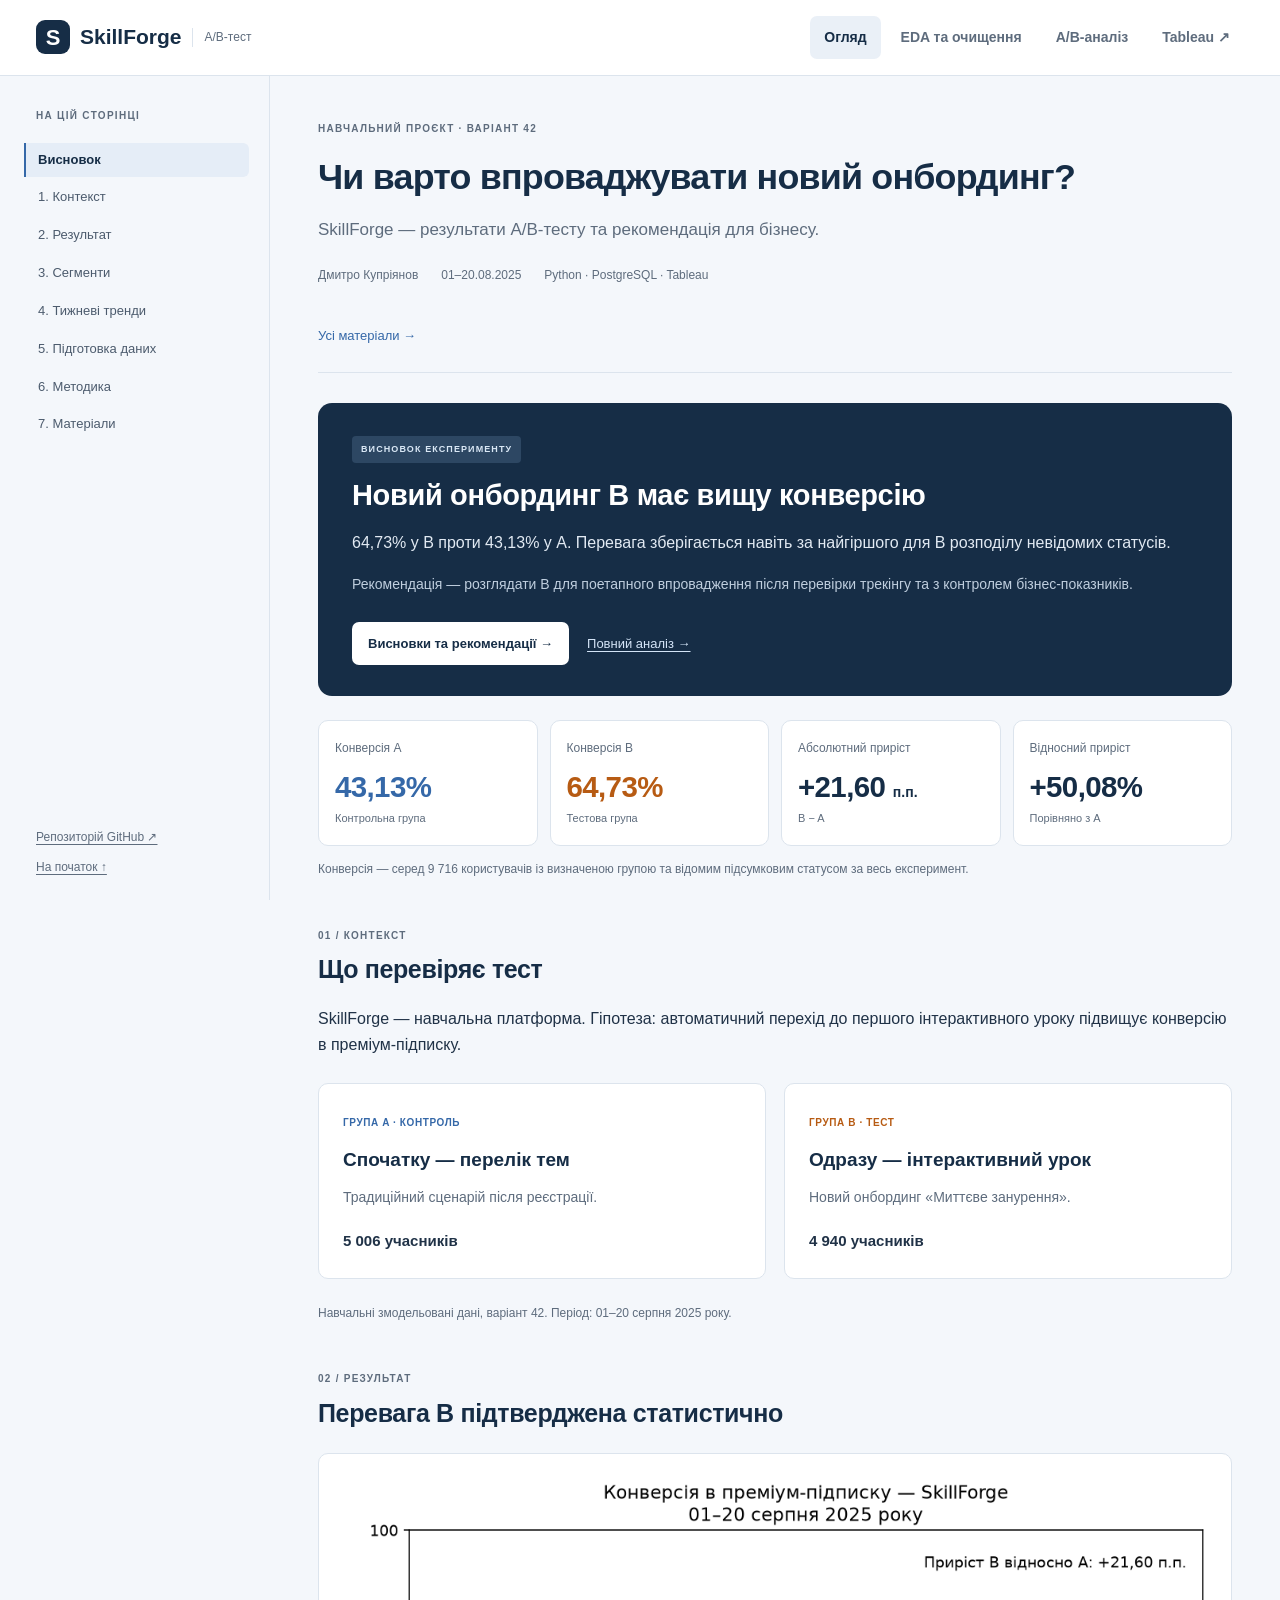
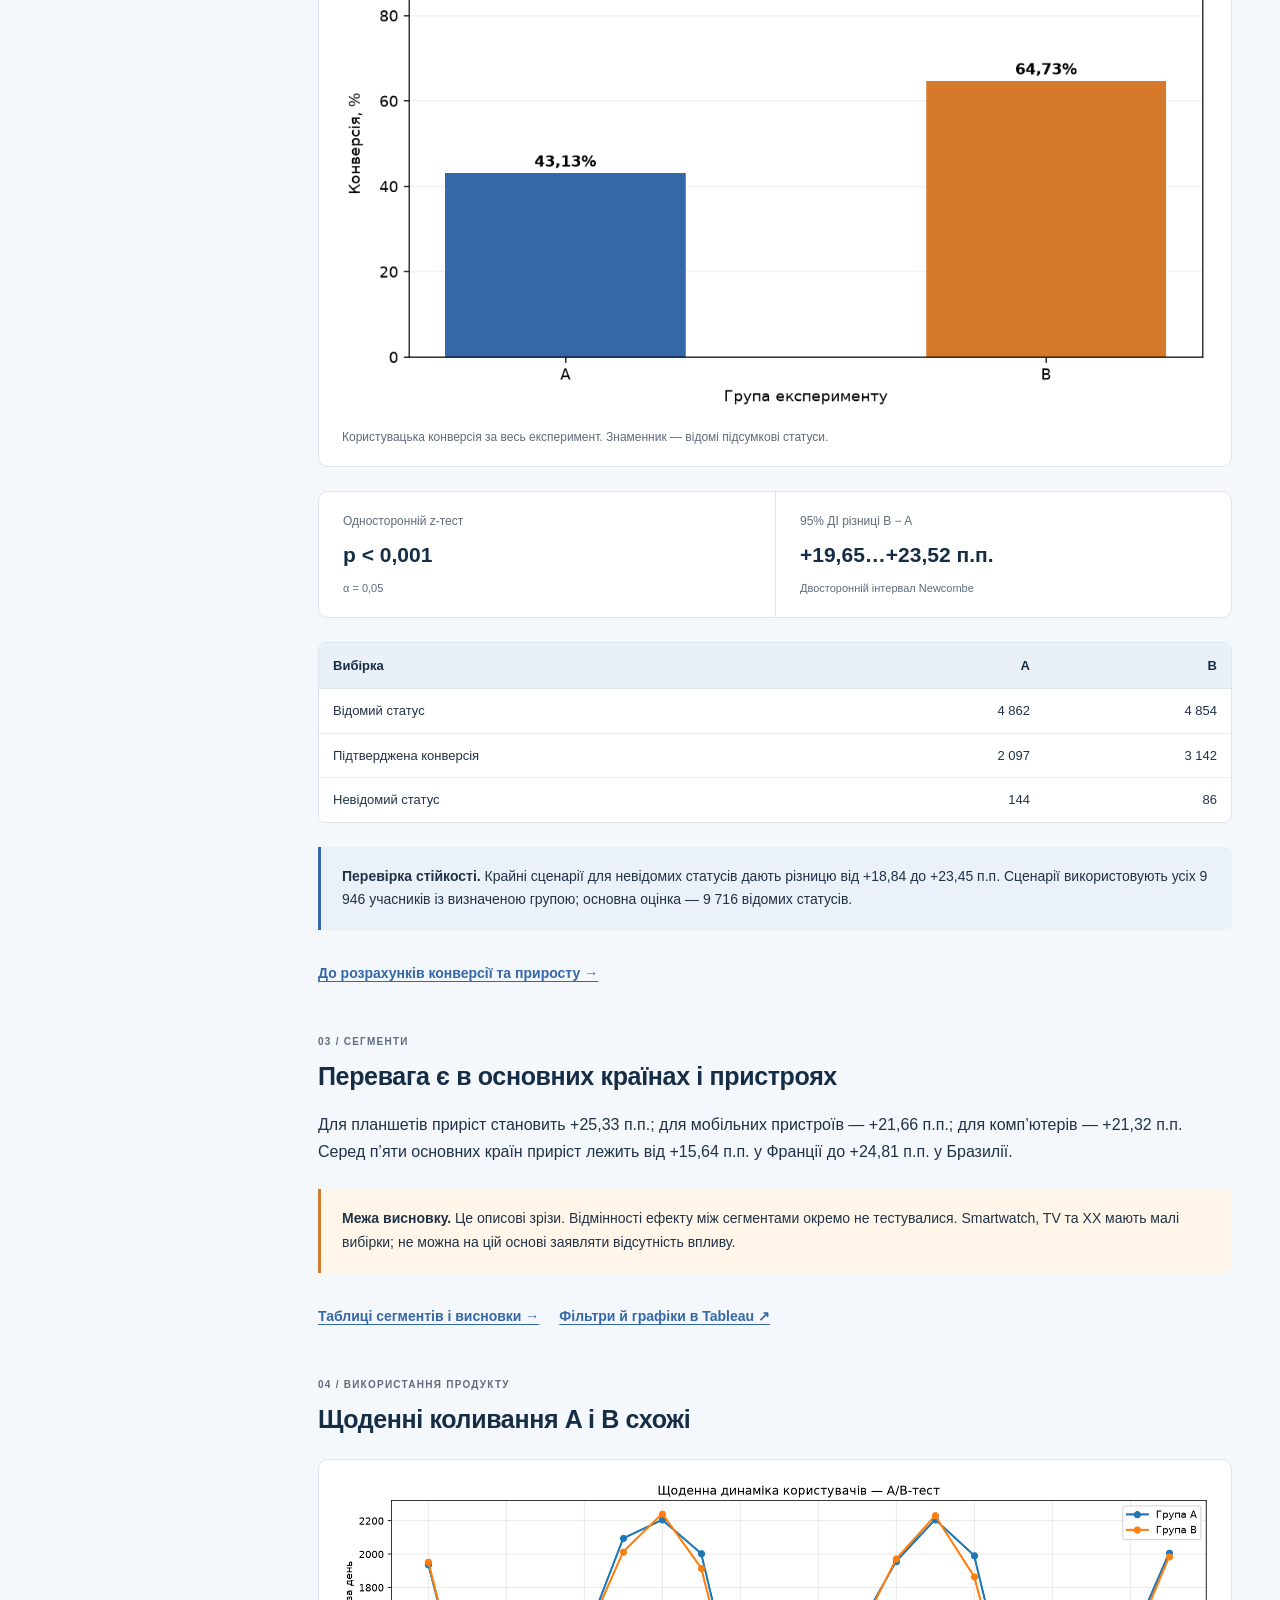
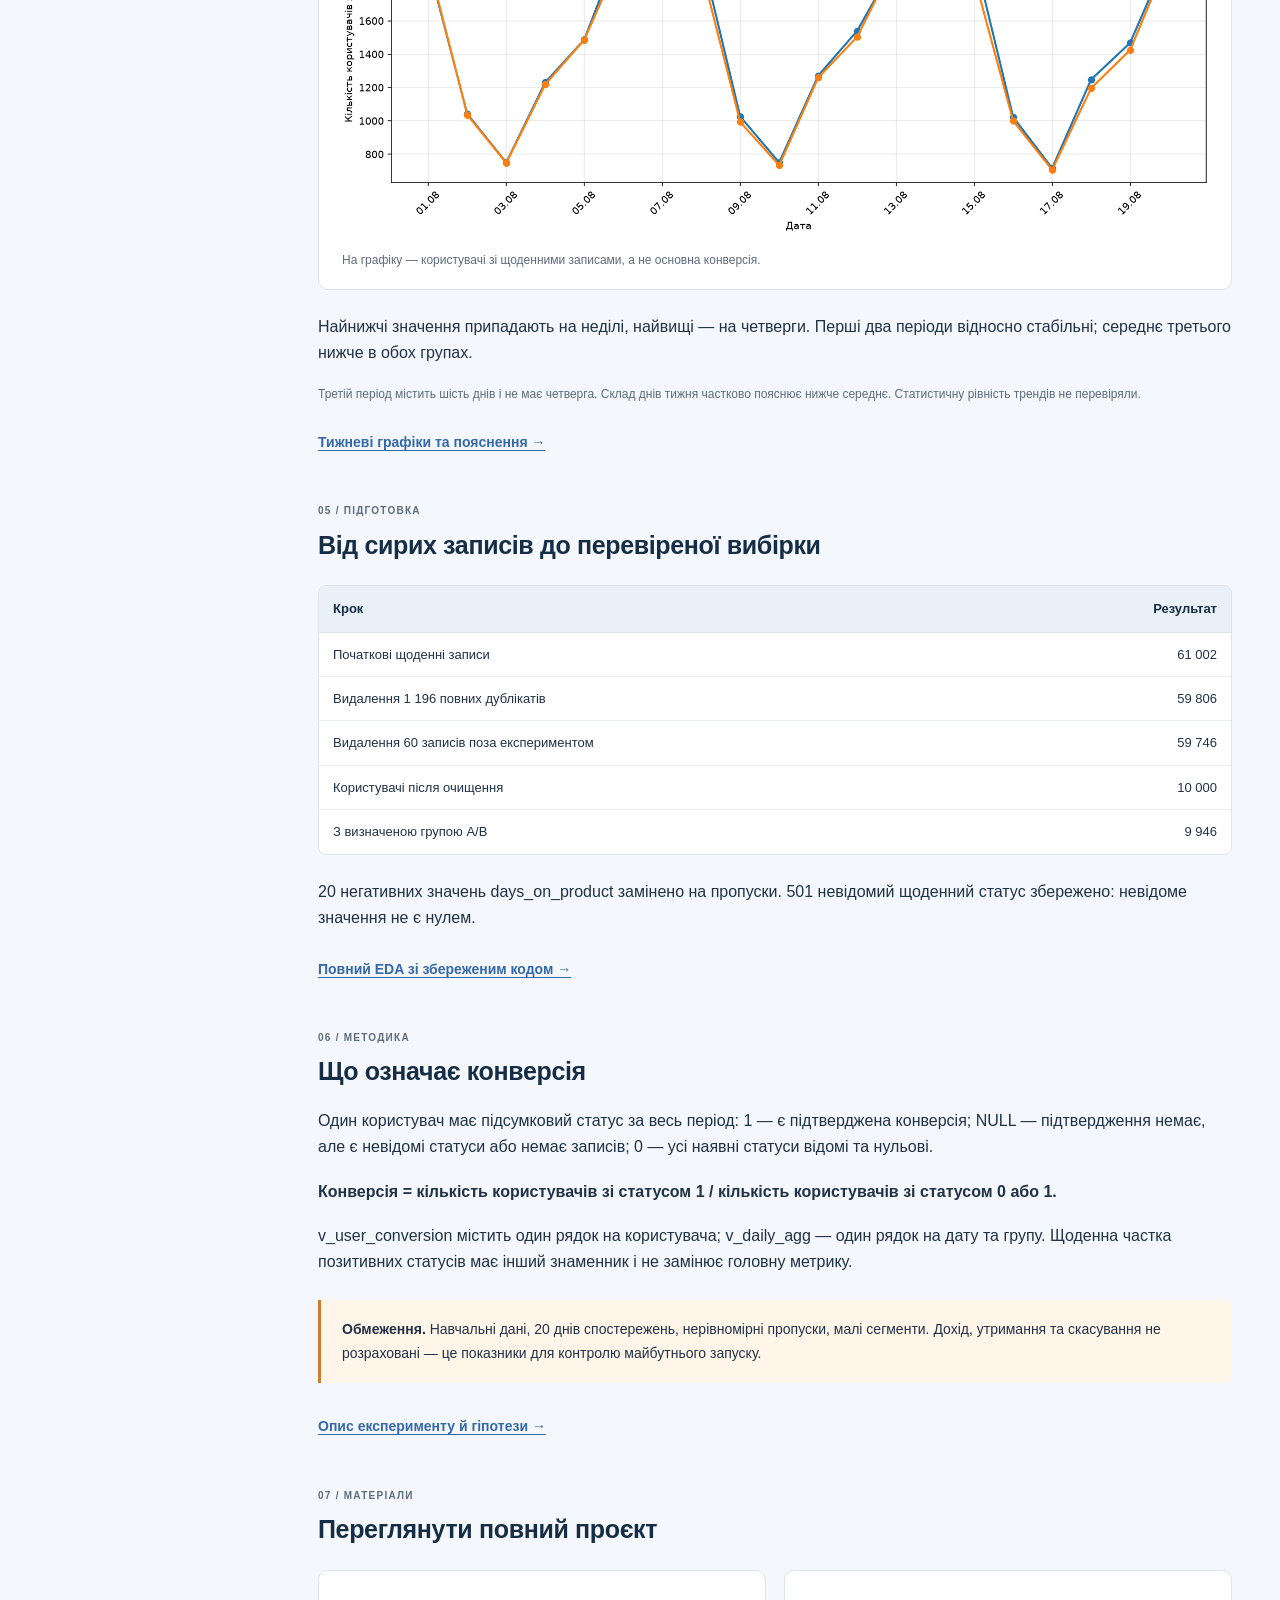
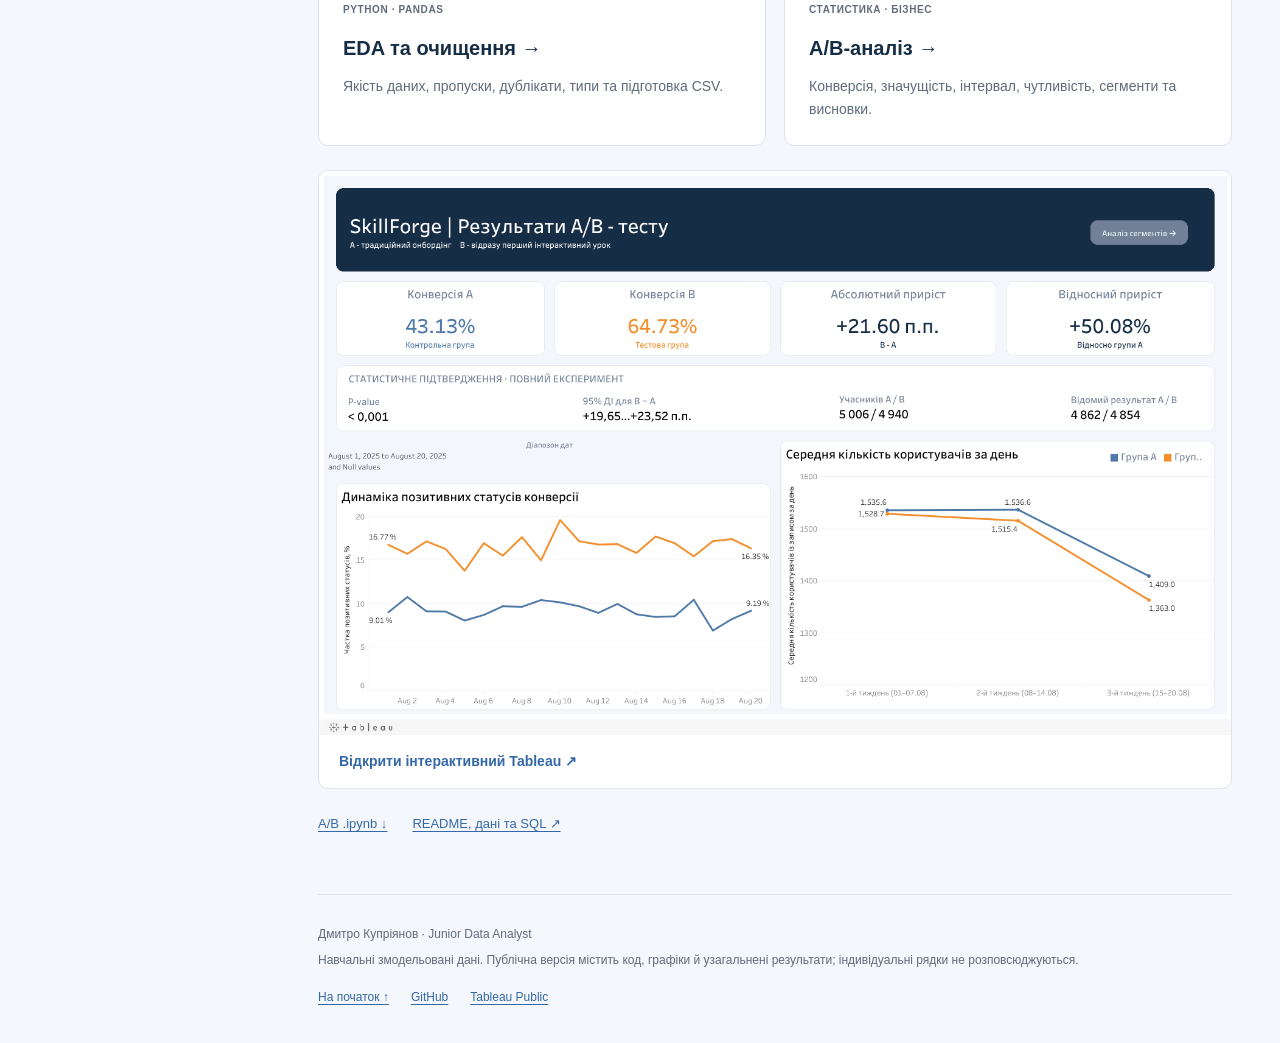
==== index.html @ 0cae5d14 "Publish SkillForge analysis, charts and web report" ====
<!DOCTYPE html>

<html lang="uk"><head><meta charset="utf-8"/><meta content="width=device-width, initial-scale=1" name="viewport"/>
<meta content="SkillForge — результати A/B-тесту та рекомендація для бізнесу." name="description"/><meta content="light" name="color-scheme"/>
<title>Чи варто впроваджувати новий онбординг? · SkillForge</title><link href="assets/site.css" rel="stylesheet"/>
<link href="data:image/svg+xml,%3Csvg xmlns='http://www.w3.org/2000/svg' viewBox='0 0 64 64'%3E%3Crect width='64' height='64' rx='14' fill='%23162d46'/%3E%3Ctext x='32' y='43' text-anchor='middle' fill='white' font-family='sans-serif' font-size='36'%3ES%3C/text%3E%3C/svg%3E" rel="icon"/>
</head><body id="top"><a class="skip-link" href="#main">Перейти до вмісту</a>
<header class="topbar"><a class="brand" href="index.html"><span class="brand-mark">S</span>SkillForge<span class="brand-sub">A/B-тест</span></a>
<nav aria-label="Сторінки проєкту" class="page-nav"><a aria-current="page" href="index.html">Огляд</a><a href="index.html#data">EDA та очищення</a><a href="ab-test.html">A/B-аналіз</a><a href="https://public.tableau.com/app/profile/djon.fa/viz/SkillForce/01AB-" rel="noopener noreferrer" target="_blank">Tableau ↗</a></nav>
<button aria-controls="sidebar" aria-expanded="false" id="menu-toggle" type="button">Зміст ☰</button></header>
<div class="page-layout"><aside aria-label="Навігація розділами" class="sidebar" id="sidebar">
<p class="sidebar-eyebrow">НА ЦІЙ СТОРІНЦІ</p><nav><a class="toc-link level-2" href="#decision">Висновок</a><a class="toc-link level-2" href="#context">1. Контекст</a><a class="toc-link level-2" href="#results">2. Результат</a><a class="toc-link level-2" href="#segments">3. Сегменти</a><a class="toc-link level-2" href="#trends">4. Тижневі тренди</a><a class="toc-link level-2" href="#data">5. Підготовка даних</a><a class="toc-link level-2" href="#method">6. Методика</a><a class="toc-link level-2" href="#materials">7. Матеріали</a></nav>
<div class="sidebar-bottom"><a href="https://github.com/djon-sql/skillforge-ab-test-analysis" rel="noopener noreferrer" target="_blank">Репозиторій GitHub ↗</a><a href="#top">На початок ↑</a></div></aside>
<main id="main" tabindex="-1"><div class="page-heading"><p class="eyebrow">НАВЧАЛЬНИЙ ПРОЄКТ · ВАРІАНТ 42</p><h1>Чи варто впроваджувати новий онбординг?</h1><p class="page-subtitle">SkillForge — результати A/B-тесту та рекомендація для бізнесу.</p>
<div class="meta-row"><span>Дмитро Купріянов</span><span>01–20.08.2025</span><span>Python · PostgreSQL · Tableau</span></div></div>
<div class="page-tools"><a href="index.html#materials">Усі матеріали →</a></div>
<article class="overview">
<section class="decision-card" id="decision" tabindex="-1"><span class="pill">ВИСНОВОК ЕКСПЕРИМЕНТУ</span>
<h2>Новий онбординг B має вищу конверсію</h2><p>64,73% у B проти 43,13% у A. Перевага зберігається навіть за найгіршого для B розподілу невідомих статусів.</p>
<p class="decision-action">Рекомендація — розглядати B для поетапного впровадження після перевірки трекінгу та з контролем бізнес-показників.</p>
<div class="button-row"><a class="button button-light" href="ab-test.html#section-10">Висновки та рекомендації →</a><a class="text-link" href="ab-test.html">Повний аналіз →</a></div></section>
<div aria-label="Головні показники" class="kpi-grid"><div class="kpi"><span>Конверсія A</span><strong class="group-a">43,13%</strong><small>Контрольна група</small></div>
<div class="kpi"><span>Конверсія B</span><strong class="group-b">64,73%</strong><small>Тестова група</small></div><div class="kpi"><span>Абсолютний приріст</span><strong>+21,60 <em>п.п.</em></strong><small>B − A</small></div><div class="kpi"><span>Відносний приріст</span><strong>+50,08%</strong><small>Порівняно з A</small></div></div>
<p class="scope-note">Конверсія — серед 9 716 користувачів із визначеною групою та відомим підсумковим статусом за весь експеримент.</p>
<section id="context" tabindex="-1"><div class="section-label">01 / КОНТЕКСТ</div><h2>Що перевіряє тест</h2><p>SkillForge — навчальна платформа. Гіпотеза: автоматичний перехід до першого інтерактивного уроку підвищує конверсію в преміум-підписку.</p>
<div class="two-column"><div class="comparison-card"><span class="group-label group-a">ГРУПА A · КОНТРОЛЬ</span><h3>Спочатку — перелік тем</h3><p>Традиційний сценарій після реєстрації.</p><strong>5 006 учасників</strong></div><div class="comparison-card"><span class="group-label group-b">ГРУПА B · ТЕСТ</span><h3>Одразу — інтерактивний урок</h3><p>Новий онбординг «Миттєве занурення».</p><strong>4 940 учасників</strong></div></div>
<p class="scope-note">Навчальні змодельовані дані, варіант 42. Період: 01–20 серпня 2025 року.</p></section>
<section id="results" tabindex="-1"><div class="section-label">02 / РЕЗУЛЬТАТ</div><h2>Перевага B підтверджена статистично</h2><figure><img alt="Конверсія в преміум-підписку: 43,13% у A та 64,73% у B" src="assets/01_conversion.png"/><figcaption>Користувацька конверсія за весь експеримент. Знаменник — відомі підсумкові статуси.</figcaption></figure>
<div class="stat-strip"><div><span>Односторонній z-тест</span><strong>p &lt; 0,001</strong><small>α = 0,05</small></div><div><span>95% ДІ різниці B − A</span><strong>+19,65…+23,52 п.п.</strong><small>Двосторонній інтервал Newcombe</small></div></div>
<div class="table-wrap"><table><thead><tr><th>Вибірка</th><th>A</th><th>B</th></tr></thead><tbody><tr><td>Відомий статус</td><td>4 862</td><td>4 854</td></tr><tr><td>Підтверджена конверсія</td><td>2 097</td><td>3 142</td></tr><tr><td>Невідомий статус</td><td>144</td><td>86</td></tr></tbody></table></div>
<div class="callout"><strong>Перевірка стійкості.</strong> Крайні сценарії для невідомих статусів дають різницю від +18,84 до +23,45 п.п. Сценарії використовують усіх 9 946 учасників із визначеною групою; основна оцінка — 9 716 відомих статусів.</div><a class="section-link" href="ab-test.html#section-4">До розрахунків конверсії та приросту →</a></section>
<section id="segments" tabindex="-1"><div class="section-label">03 / СЕГМЕНТИ</div><h2>Перевага є в основних країнах і пристроях</h2><p>Для планшетів приріст становить +25,33 п.п.; для мобільних пристроїв — +21,66 п.п.; для комп’ютерів — +21,32 п.п. Серед п’яти основних країн приріст лежить від +15,64 п.п. у Франції до +24,81 п.п. у Бразилії.</p>
<div class="callout caution"><strong>Межа висновку.</strong> Це описові зрізи. Відмінності ефекту між сегментами окремо не тестувалися. Smartwatch, TV та XX мають малі вибірки; не можна на цій основі заявляти відсутність впливу.</div>
<a class="section-link" href="ab-test.html#section-8">Таблиці сегментів і висновки →</a><a class="section-link" href="https://public.tableau.com/app/profile/djon.fa/viz/SkillForce/01AB-" rel="noopener noreferrer" target="_blank">Фільтри й графіки в Tableau ↗</a></section>
<section id="trends" tabindex="-1"><div class="section-label">04 / ВИКОРИСТАННЯ ПРОДУКТУ</div><h2>Щоденні коливання A і B схожі</h2><figure><img alt="Щоденна кількість користувачів із записами daily в групах A та B за 01–20 серпня 2025" src="assets/03_daily_usage.png"/><figcaption>На графіку — користувачі зі щоденними записами, а не основна конверсія.</figcaption></figure>
<p>Найнижчі значення припадають на неділі, найвищі — на четверги. Перші два періоди відносно стабільні; середнє третього нижче в обох групах.</p><p class="scope-note">Третій період містить шість днів і не має четверга. Склад днів тижня частково пояснює нижче середнє. Статистичну рівність трендів не перевіряли.</p><a class="section-link" href="ab-test.html#section-9">Тижневі графіки та пояснення →</a></section>
<section id="data" tabindex="-1"><div class="section-label">05 / ПІДГОТОВКА</div><h2>Від сирих записів до перевіреної вибірки</h2><div class="table-wrap"><table><thead><tr><th>Крок</th><th>Результат</th></tr></thead><tbody><tr><td>Початкові щоденні записи</td><td>61 002</td></tr><tr><td>Видалення 1 196 повних дублікатів</td><td>59 806</td></tr><tr><td>Видалення 60 записів поза експериментом</td><td>59 746</td></tr><tr><td>Користувачі після очищення</td><td>10 000</td></tr><tr><td>З визначеною групою A/B</td><td>9 946</td></tr></tbody></table></div>
<p>20 негативних значень days_on_product замінено на пропуски. 501 невідомий щоденний статус збережено: невідоме значення не є нулем.</p><a class="section-link" href="index.html#data">Повний EDA зі збереженим кодом →</a></section>
<section id="method" tabindex="-1"><div class="section-label">06 / МЕТОДИКА</div><h2>Що означає конверсія</h2><p>Один користувач має підсумковий статус за весь період: 1 — є підтверджена конверсія; NULL — підтвердження немає, але є невідомі статуси або немає записів; 0 — усі наявні статуси відомі та нульові.</p>
<p><strong>Конверсія = кількість користувачів зі статусом 1 / кількість користувачів зі статусом 0 або 1.</strong></p><p>v_user_conversion містить один рядок на користувача; v_daily_agg — один рядок на дату та групу. Щоденна частка позитивних статусів має інший знаменник і не замінює головну метрику.</p>
<div class="callout caution"><strong>Обмеження.</strong> Навчальні дані, 20 днів спостережень, нерівномірні пропуски, малі сегменти. Дохід, утримання та скасування не розраховані — це показники для контролю майбутнього запуску.</div><a class="section-link" href="ab-test.html#section-2">Опис експерименту й гіпотези →</a></section>
<section id="materials" tabindex="-1"><div class="section-label">07 / МАТЕРІАЛИ</div><h2>Переглянути повний проєкт</h2><div class="two-column"><a class="material-card" href="index.html#data"><span class="card-tag">PYTHON · PANDAS</span><h3>EDA та очищення →</h3><p>Якість даних, пропуски, дублікати, типи та підготовка CSV.</p></a><a class="material-card" href="ab-test.html"><span class="card-tag">СТАТИСТИКА · БІЗНЕС</span><h3>A/B-аналіз →</h3><p>Конверсія, значущість, інтервал, чутливість, сегменти та висновки.</p></a></div>
<a class="tableau-preview" href="https://public.tableau.com/app/profile/djon.fa/viz/SkillForce/01AB-" rel="noopener noreferrer" target="_blank"><img alt="Опублікований головний дашборд SkillForge у Tableau" src="assets/04_tableau_overview.png"/><span>Відкрити інтерактивний Tableau ↗</span></a>
<div class="download-links"><a download="" href="SkillForge_Kupriyanov_ab_test_analysis.ipynb">A/B .ipynb ↓</a><a href="https://github.com/djon-sql/skillforge-ab-test-analysis">README, дані та SQL ↗</a></div></section></article>
<footer><p>Дмитро Купріянов · Junior Data Analyst</p><p>Навчальні змодельовані дані. Публічна версія містить код, графіки й узагальнені результати; індивідуальні рядки не розповсюджуються.</p>
<div><a href="#top">На початок ↑</a><a href="https://github.com/djon-sql/skillforge-ab-test-analysis">GitHub</a><a href="https://public.tableau.com/app/profile/djon.fa/viz/SkillForce/01AB-">Tableau Public</a></div></footer></main></div>
<script defer="" src="assets/site.js"></script></body></html>
---- assets/site.css ----
@import url("syntax.css");
:root{--navy:#162d46;--blue:#3568a8;--orange:#b75b13;--ink:#203247;--muted:#5e6c7d;--line:#dce4ed;--paper:#fff;--canvas:#f4f7fb;--header:76px;--sidebar:270px}
*{box-sizing:border-box}html{scroll-behavior:smooth;scroll-padding-top:0}body{margin:0;background:var(--canvas);font:16px/1.65 -apple-system,BlinkMacSystemFont,"Segoe UI",Arial,sans-serif;color:var(--ink)}a{color:var(--blue);text-underline-offset:3px}a:hover{text-decoration:underline}button,a,summary{-webkit-tap-highlight-color:transparent}a:focus-visible,button:focus-visible,summary:focus-visible{outline:3px solid #ef9d41;outline-offset:4px}button{font:inherit;cursor:pointer}.skip-link{position:fixed;top:-100px;left:12px;z-index:100;background:var(--navy);color:#fff;padding:10px 16px}.skip-link:focus{top:10px}.topbar{height:var(--header);position:sticky;top:0;z-index:50;background:#fff;border-bottom:1px solid var(--line);display:flex;align-items:center;justify-content:space-between;gap:24px;padding:0 36px}.brand{display:flex;align-items:center;gap:10px;font-size:21px;font-weight:750;color:var(--navy);text-decoration:none;white-space:nowrap}.brand-mark{display:grid;place-items:center;width:34px;height:34px;background:var(--navy);color:#fff;border-radius:9px;font-size:22px}.brand-sub{font-size:12px;color:var(--muted);border-left:1px solid var(--line);padding-left:12px;font-weight:500}.page-nav{display:flex;align-items:center;gap:6px}.page-nav a{color:var(--muted);font-size:14px;font-weight:600;padding:10px 14px;border-radius:7px;text-decoration:none;white-space:nowrap}.page-nav a[aria-current=page]{background:#eaf0f7;color:var(--navy)}.page-nav a:hover{background:#f2f5f9;color:var(--navy)}#menu-toggle{display:none;background:#eef2f7;border:1px solid var(--line);color:var(--navy);border-radius:7px;padding:7px 12px;white-space:nowrap}.page-layout{max-width:1600px;margin:auto;display:grid;grid-template-columns:var(--sidebar) minmax(0,1fr)}.sidebar{position:sticky;top:var(--header);height:calc(100dvh - var(--header));padding:32px 20px 22px 24px;border-right:1px solid var(--line);overflow-y:auto;background:var(--canvas);display:flex;flex-direction:column}.sidebar-eyebrow{font-size:10px;font-weight:750;letter-spacing:1.3px;color:var(--muted);padding:0 12px;margin:0 0 18px}.sidebar nav{display:flex;flex-direction:column;gap:3px}.toc-link{font-size:13px;line-height:1.45;color:#4c5b6d;text-decoration:none;border-left:2px solid transparent;padding:8px 12px;border-radius:0 6px 6px 0}.toc-link.level-3{font-size:12px;padding-left:23px;color:#667388}.toc-link.active{background:#e5edf7;color:var(--navy);border-left-color:var(--blue);font-weight:650}.toc-link:hover{background:#eaf0f7;text-decoration:none}.sidebar-bottom{display:flex;flex-direction:column;gap:10px;font-size:12px;margin-top:auto;padding:28px 12px 0}.sidebar-bottom a{color:var(--muted)}main{min-width:0;padding:45px 48px 0;max-width:1230px;width:100%}.page-heading{margin-bottom:22px}.eyebrow,.section-label{font-size:10px;font-weight:750;letter-spacing:1.25px;color:var(--muted)}h1{font-size:clamp(28px,2.8vw,40px);line-height:1.2;letter-spacing:-.8px;color:var(--navy);margin:14px 0 17px;max-width:850px}h2{font-size:25px;line-height:1.3;color:var(--navy);letter-spacing:-.35px;margin:9px 0 20px}h3{font-size:19px;line-height:1.4;color:var(--navy);margin:24px 0 13px}p{margin:0 0 18px}.page-subtitle{font-size:17px;color:var(--muted);max-width:780px;margin:0 0 22px}.meta-row{display:flex;flex-wrap:wrap;gap:8px 23px;font-size:12px;color:var(--muted)}.page-tools{display:flex;flex-wrap:wrap;align-items:center;gap:12px 22px;padding:18px 0 25px;border-bottom:1px solid var(--line);margin-bottom:30px;font-size:13px}.page-tools button{border:1px solid var(--line);padding:8px 13px;border-radius:6px;background:white;font-size:12px;color:var(--navy);font-weight:650}.page-tools a{text-decoration:none}.reading-note,.callout{font-size:14px;line-height:1.7;border-left:3px solid var(--blue);background:#eaf1f9;padding:18px 21px;border-radius:0 8px 8px 0;margin:24px 0}.reading-note{margin:0 0 34px}.callout.caution{border-left-color:#ca7e2e;background:#fff6e9}section[id],h2[id],h3[id],#top{scroll-margin-top:102px}section[id]:focus,h2[id]:focus,h3[id]:focus{outline:none}.overview section{margin:48px 0}.overview .decision-card{margin:0 0 24px}.decision-card{background:var(--navy);border-radius:14px;padding:31px 34px;color:#e2eaf3}.decision-card h2{color:white;font-size:29px;margin:14px 0 16px}.decision-card p{font-size:16px;margin-bottom:16px}.decision-card .decision-action{color:#bfcede;font-size:14px}.pill{display:inline-block;font-size:9px;letter-spacing:1.1px;font-weight:750;background:#2d4763;padding:6px 9px;border-radius:4px;color:#dae8f6}.button-row{display:flex;flex-wrap:wrap;align-items:center;gap:18px;margin-top:26px}.button{display:inline-block;font-size:13px;font-weight:650;padding:11px 16px;border-radius:7px;text-decoration:none}.button-light{background:white;color:var(--navy)}.text-link{color:#d4e4f7;font-size:13px}.kpi-grid{display:grid;grid-template-columns:repeat(4,minmax(0,1fr));gap:12px;margin:24px 0 13px}.kpi{padding:18px 16px;background:white;border:1px solid var(--line);border-radius:10px;display:flex;flex-direction:column}.kpi>span{font-size:12px;color:var(--muted);white-space:nowrap}.kpi strong{font-size:clamp(23px,2.3vw,32px);line-height:1.5;color:var(--navy);letter-spacing:-.6px;margin-top:6px;white-space:nowrap}.kpi em{font-size:14px;font-style:normal;letter-spacing:0}.kpi small{font-size:11px;color:var(--muted)}.group-a{color:var(--blue)!important}.group-b{color:var(--orange)!important}.scope-note{font-size:12px;color:var(--muted);line-height:1.7}.two-column{display:grid;grid-template-columns:1fr 1fr;gap:18px;margin:24px 0}.comparison-card,.material-card{border:1px solid var(--line);border-radius:10px;background:white;padding:24px}.group-label,.card-tag{font-size:10px;font-weight:750;letter-spacing:.6px}.comparison-card h3{margin:13px 0}.comparison-card p{font-size:14px;color:var(--muted)}.comparison-card>strong{font-size:15px}.material-card{text-decoration:none;color:var(--ink);transition:border-color .2s,transform .2s}.material-card:hover{border-color:var(--blue);text-decoration:none;transform:translateY(-2px)}.material-card h3{font-size:20px;margin:13px 0}.material-card p{font-size:14px;margin:0;color:var(--muted)}.card-tag{color:var(--muted)}figure{margin:24px 0;background:white;border:1px solid var(--line);padding:18px;border-radius:10px}figure img{display:block;width:100%;height:auto;max-width:100%;object-fit:contain}figcaption{padding:12px 5px 0;font-size:12px;color:var(--muted)}.stat-strip{display:grid;grid-template-columns:1fr 1fr;background:white;border:1px solid var(--line);border-radius:10px;margin:20px 0}.stat-strip>div{padding:20px 24px;display:flex;flex-direction:column;gap:6px}.stat-strip>div+div{border-left:1px solid var(--line)}.stat-strip span{font-size:12px;color:var(--muted)}.stat-strip strong{font-size:21px;color:var(--navy)}.stat-strip small{font-size:11px;color:var(--muted)}table{border-collapse:collapse;width:100%;font-size:13px;background:white;margin:12px 0}th{text-align:left;font-weight:650;background:#eaf0f7;color:var(--navy);padding:12px 14px;border-bottom:1px solid var(--line)}td{padding:11px 14px;border-bottom:1px solid #e9edf3}tbody tr:last-child td{border-bottom:0}.table-wrap{overflow-x:auto;border:1px solid var(--line);border-radius:8px;margin:24px 0}.table-wrap table{margin:0}th:not(:first-child),td:not(:first-child){text-align:right}.section-link{display:inline-block;margin:8px 20px 0 0;font-size:14px;font-weight:600}.tableau-preview{display:block;background:white;border:1px solid var(--line);border-radius:10px;overflow:hidden;text-decoration:none;margin:24px 0}.tableau-preview img{width:100%;display:block}.tableau-preview span{display:block;padding:15px 20px;font-weight:650;font-size:14px}.download-links{display:flex;flex-wrap:wrap;gap:15px 25px;font-size:13px}.notebook{max-width:100%;min-width:0}.notebook .cell{margin-bottom:13px;min-width:0}.notebook .text_cell{margin:14px 0}.notebook .text_cell_render{padding:0}.notebook .text_cell_render>h2{border-top:1px solid var(--line);padding-top:30px;margin-top:42px}.notebook .text_cell_render>h3{margin-top:30px}.notebook p{font-size:15px;line-height:1.8}.notebook ul,.notebook ol{padding-left:24px;font-size:15px}.notebook li{margin:6px 0}.notebook pre{margin:0;padding:17px 19px;white-space:pre;font:12px/1.65 ui-monospace,SFMono-Regular,Consolas,monospace;overflow:auto}.notebook code{font:12px/1.65 ui-monospace,SFMono-Regular,Consolas,monospace}.notebook p code,.notebook li code{background:#e9eef5;border-radius:3px;padding:2px 5px}.notebook .highlight{background:#f5f7fa!important;border-top:1px solid var(--line)}.code-disclosure{border:1px solid var(--line);background:white;border-radius:7px;overflow:hidden;margin:12px 0}.code-disclosure summary{padding:9px 14px;cursor:pointer;font-size:11px;letter-spacing:.25px;color:var(--muted);font-weight:650}.code-disclosure summary:hover{background:#edf2f8}.input_prompt,.output_prompt,.prompt{display:none!important}.output_wrapper,.output,.inner_cell,.input,.output_area{min-width:0;max-width:100%}.output{margin:6px 0 19px}.output_area{margin:8px 0}.output_png img{display:block;max-width:100%;height:auto;margin:20px auto;background:white;border-radius:8px}.output_text,.output_stream{background:#fff;border:1px solid #e9edf3;border-radius:7px;color:#4c596b}.scroll-output{overflow-x:auto}.output_html{padding:2px 0}.output_html table{width:auto;min-width:320px;margin:0 0 10px}.output_html th,.output_html td{white-space:nowrap;padding:8px 11px;font-size:12px}.notebook .dataframe thead th{background:#eaf0f7}.output_stderr{background:#fff8e9;border-left:3px solid #c48b36}.output_subarea{max-width:100%}.notebook .anchor-link{display:none}footer{border-top:1px solid var(--line);padding:30px 0 35px;margin-top:60px;color:var(--muted);font-size:12px}footer p{margin:0 0 6px}footer>div{display:flex;flex-wrap:wrap;gap:22px;margin-top:17px}
@media(min-width:1600px){.page-layout{border-left:1px solid var(--line);border-right:1px solid var(--line)}}
@media(max-width:1150px){:root{--sidebar:230px}.topbar{padding:0 24px}.brand-sub{display:none}main{padding:34px 30px 0}.page-nav a{padding:8px 10px;font-size:13px}.sidebar{padding-left:12px;padding-right:12px}.kpi-grid{gap:8px}.kpi{padding:14px 11px}.kpi>span{font-size:11px}.kpi strong{font-size:25px}.stat-strip strong{font-size:18px}}
@media(max-width:820px){:root{--header:66px}.topbar{padding:0 18px;gap:12px}.brand{font-size:18px}.brand-mark{width:30px;height:30px;font-size:19px}.page-nav{margin-left:auto}.page-nav a{font-size:12px;padding:7px 8px}.page-nav a:last-child{display:none}#menu-toggle{display:block;font-size:11px}.page-layout{display:block}.sidebar{display:none;position:fixed;z-index:45;left:0;top:var(--header);width:min(340px,90vw);height:calc(100dvh - var(--header));box-shadow:10px 0 30px #162d4622;border-right:1px solid var(--line);padding:24px}.sidebar.is-open{display:flex}main{padding:30px 24px 0;max-width:none}.page-heading h1{font-size:32px}.kpi-grid{grid-template-columns:repeat(4,1fr)}.kpi strong{font-size:27px}.decision-card{padding:27px}.overview section{margin:38px 0}}
@media(max-width:580px){.topbar{flex-wrap:wrap;height:auto;min-height:96px;padding:10px 16px;gap:8px}.brand{margin-right:auto}.page-nav{order:3;width:100%;margin:0;justify-content:space-between}.page-nav a{flex:1;text-align:center;font-size:11px;padding:6px}.page-nav a:last-child{display:block}:root{--header:101px}.sidebar{top:var(--header);height:calc(100dvh - var(--header))}main{padding:25px 18px 0}.page-heading h1{font-size:29px;letter-spacing:-.5px}.page-subtitle{font-size:15px}.meta-row{font-size:11px;gap:7px 13px}.page-tools{font-size:12px;gap:10px 16px;margin-bottom:23px;padding-bottom:21px}.decision-card{padding:24px 22px}.decision-card h2{font-size:25px}.decision-card p{font-size:14px}.button-row{gap:12px}.button{font-size:12px;padding:10px 13px}.kpi-grid{grid-template-columns:1fr 1fr;gap:10px}.kpi{padding:15px}.kpi>span{font-size:11px}.kpi strong{font-size:28px}.two-column{grid-template-columns:1fr;gap:12px}.comparison-card,.material-card{padding:20px}h2{font-size:23px}h3{font-size:18px}body{font-size:15px}.stat-strip{grid-template-columns:1fr}.stat-strip>div{padding:17px 20px}.stat-strip>div+div{border-left:0;border-top:1px solid var(--line)}figure{padding:8px;margin:20px 0}figcaption{font-size:11px}.scope-note{font-size:11px}.reading-note,.callout{font-size:13px;padding:15px 17px}.notebook p{font-size:14px}.notebook pre{font-size:11px;padding:12px}.notebook .text_cell_render>h2{font-size:23px}.output_html table{min-width:260px}.table-wrap th,.table-wrap td{font-size:12px;padding:10px}.download-links{font-size:12px}section[id],h2[id],h3[id]{scroll-margin-top:125px}html{scroll-padding-top:0}footer{margin-top:42px}}
@media(prefers-reduced-motion:reduce){html{scroll-behavior:auto}*{transition:none!important}}
@media print{.topbar,.sidebar,.page-tools,.skip-link{display:none!important}.page-layout{display:block}main{padding:0;max-width:none}.decision-card{background:#fff;color:#162d46;border:1px solid #162d46}.decision-card h2,.decision-card .decision-action{color:#162d46}section,figure{break-inside:avoid}body{background:#fff;font-size:11pt}h1{font-size:24pt}h2{font-size:18pt}.overview section{margin:24px 0}footer{margin-top:24px}}
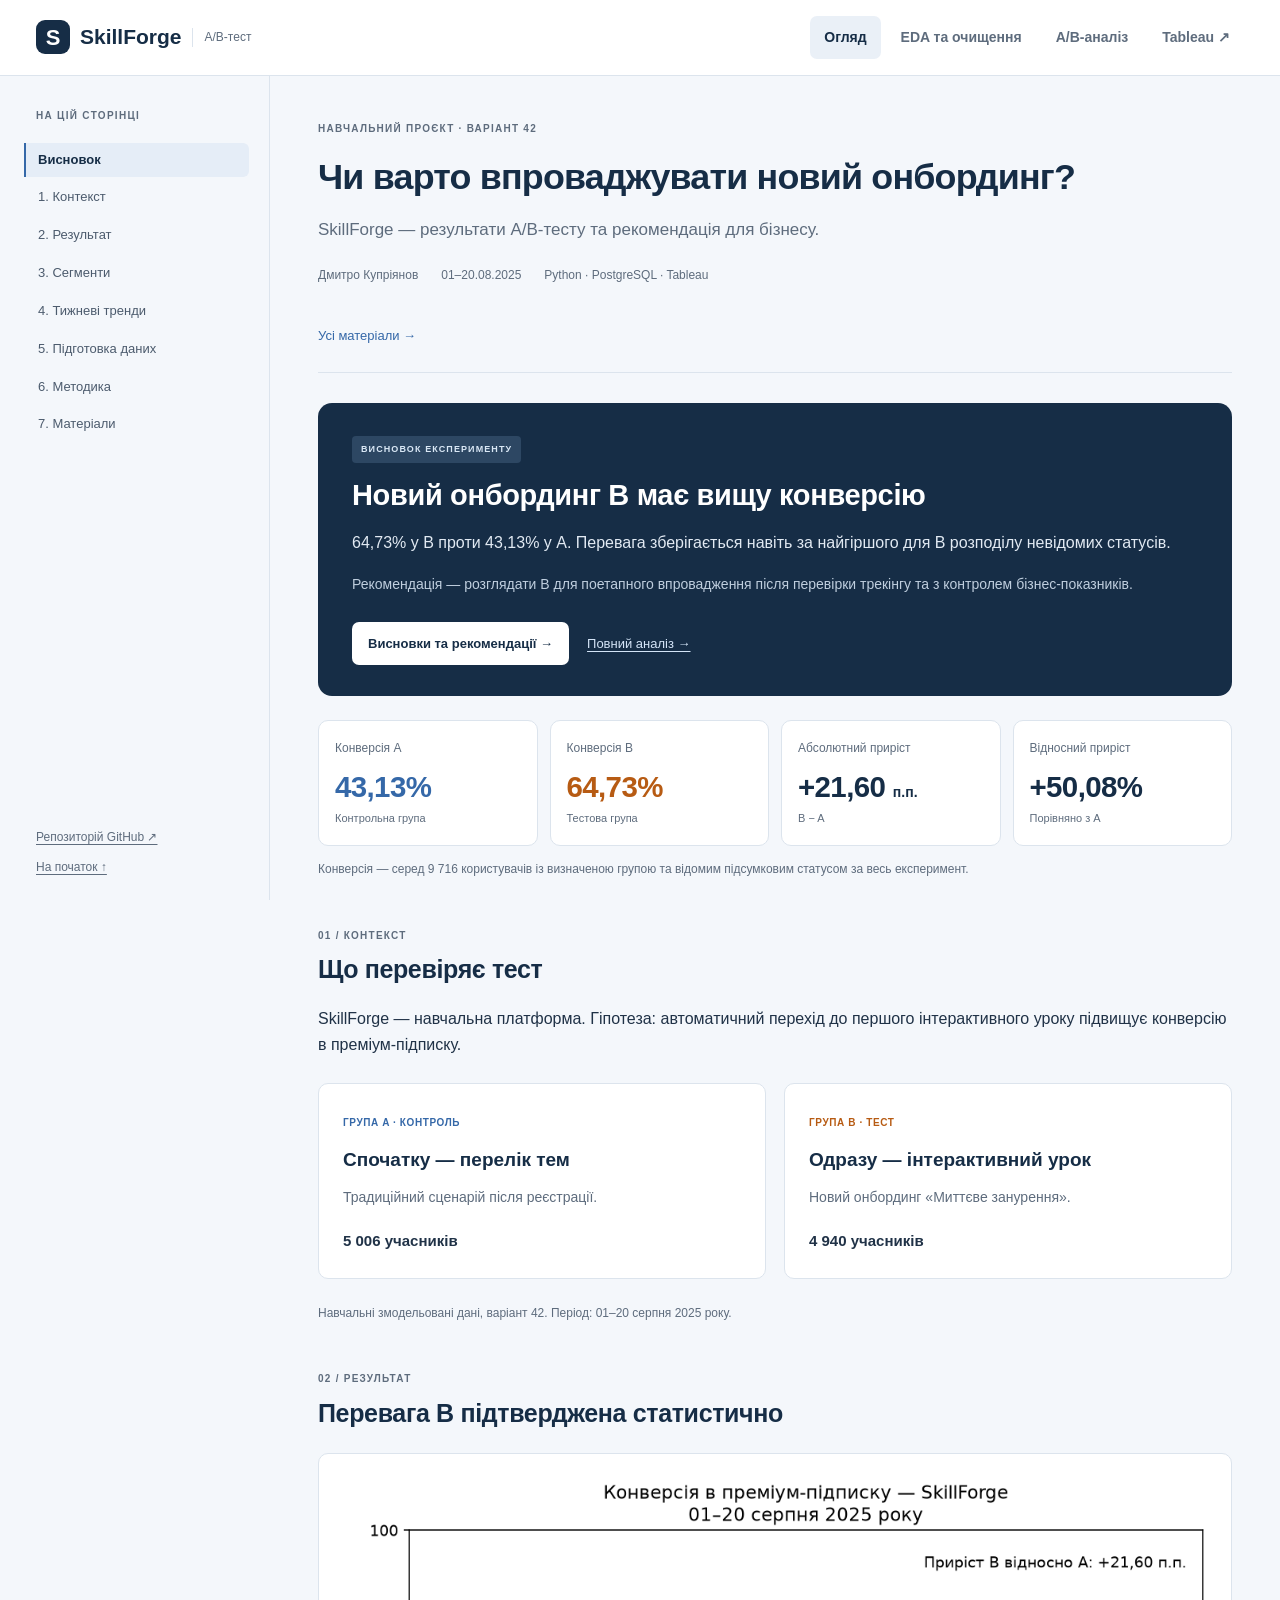
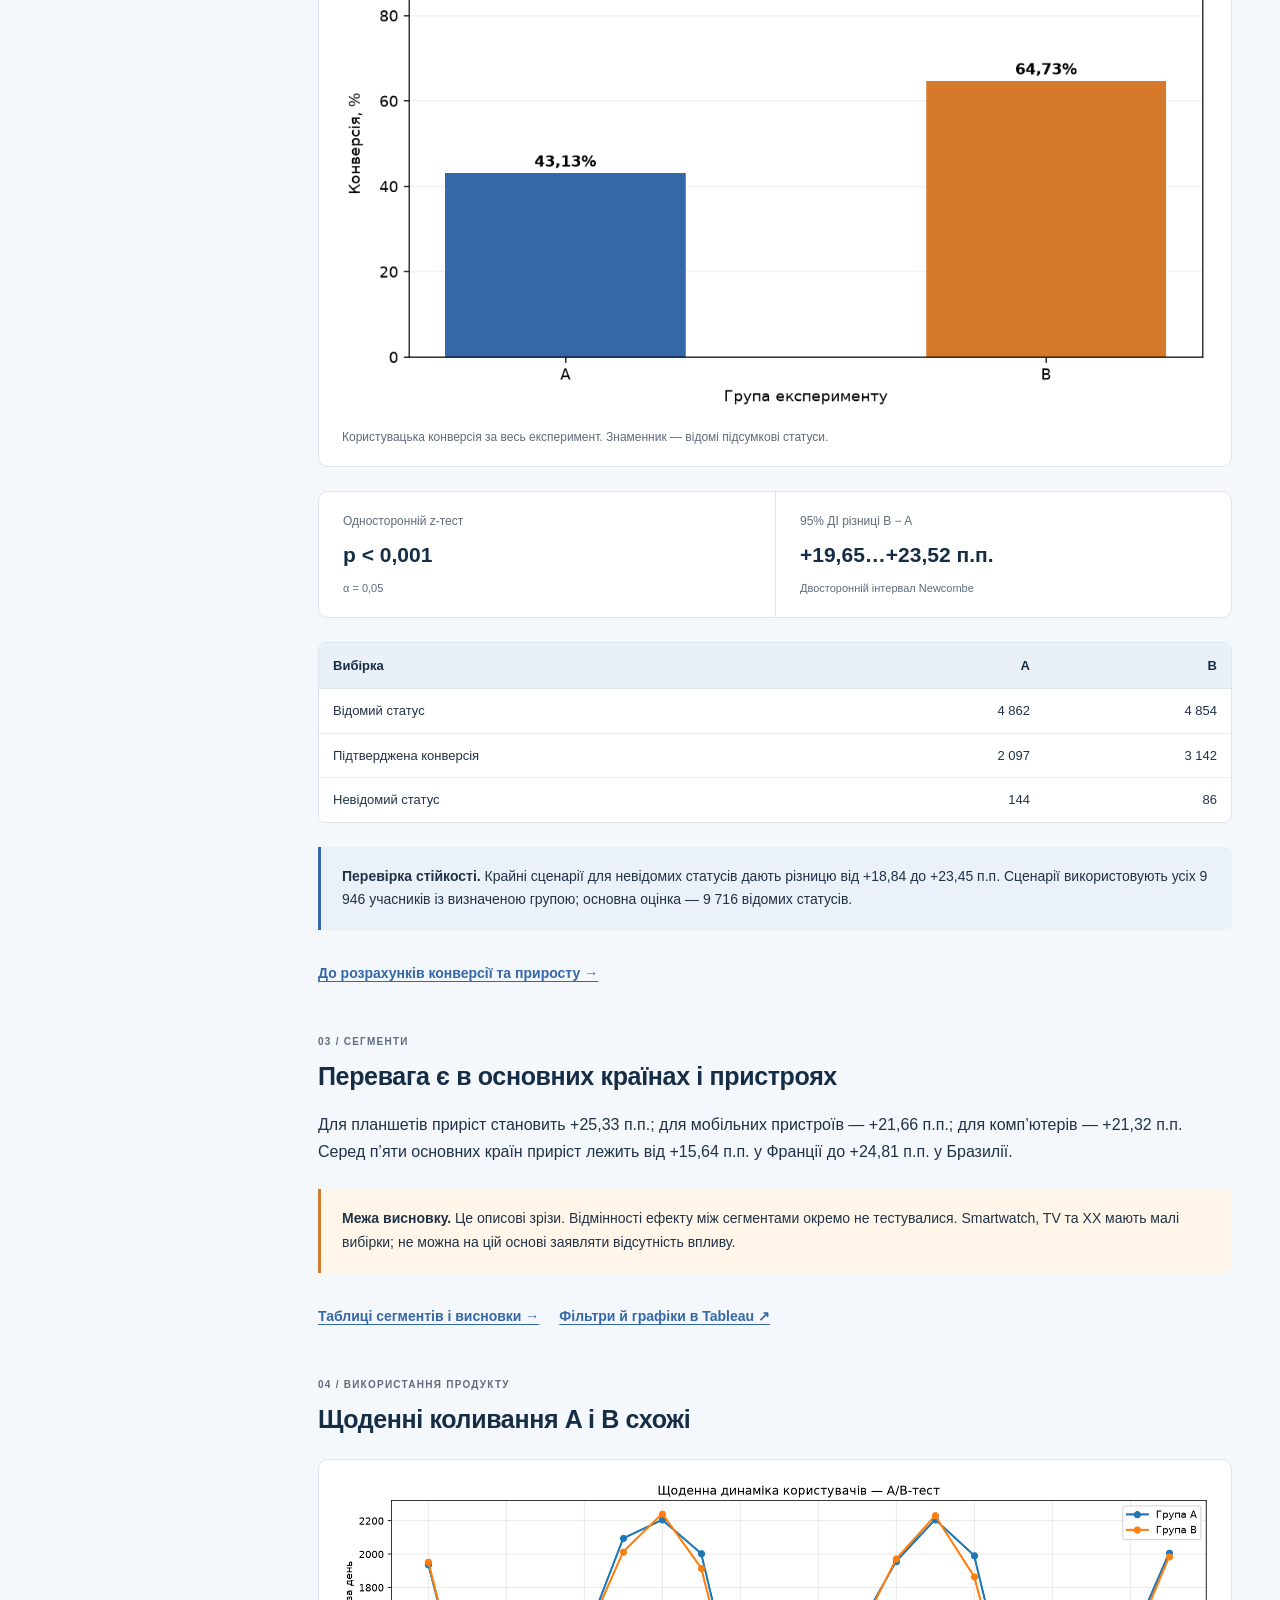
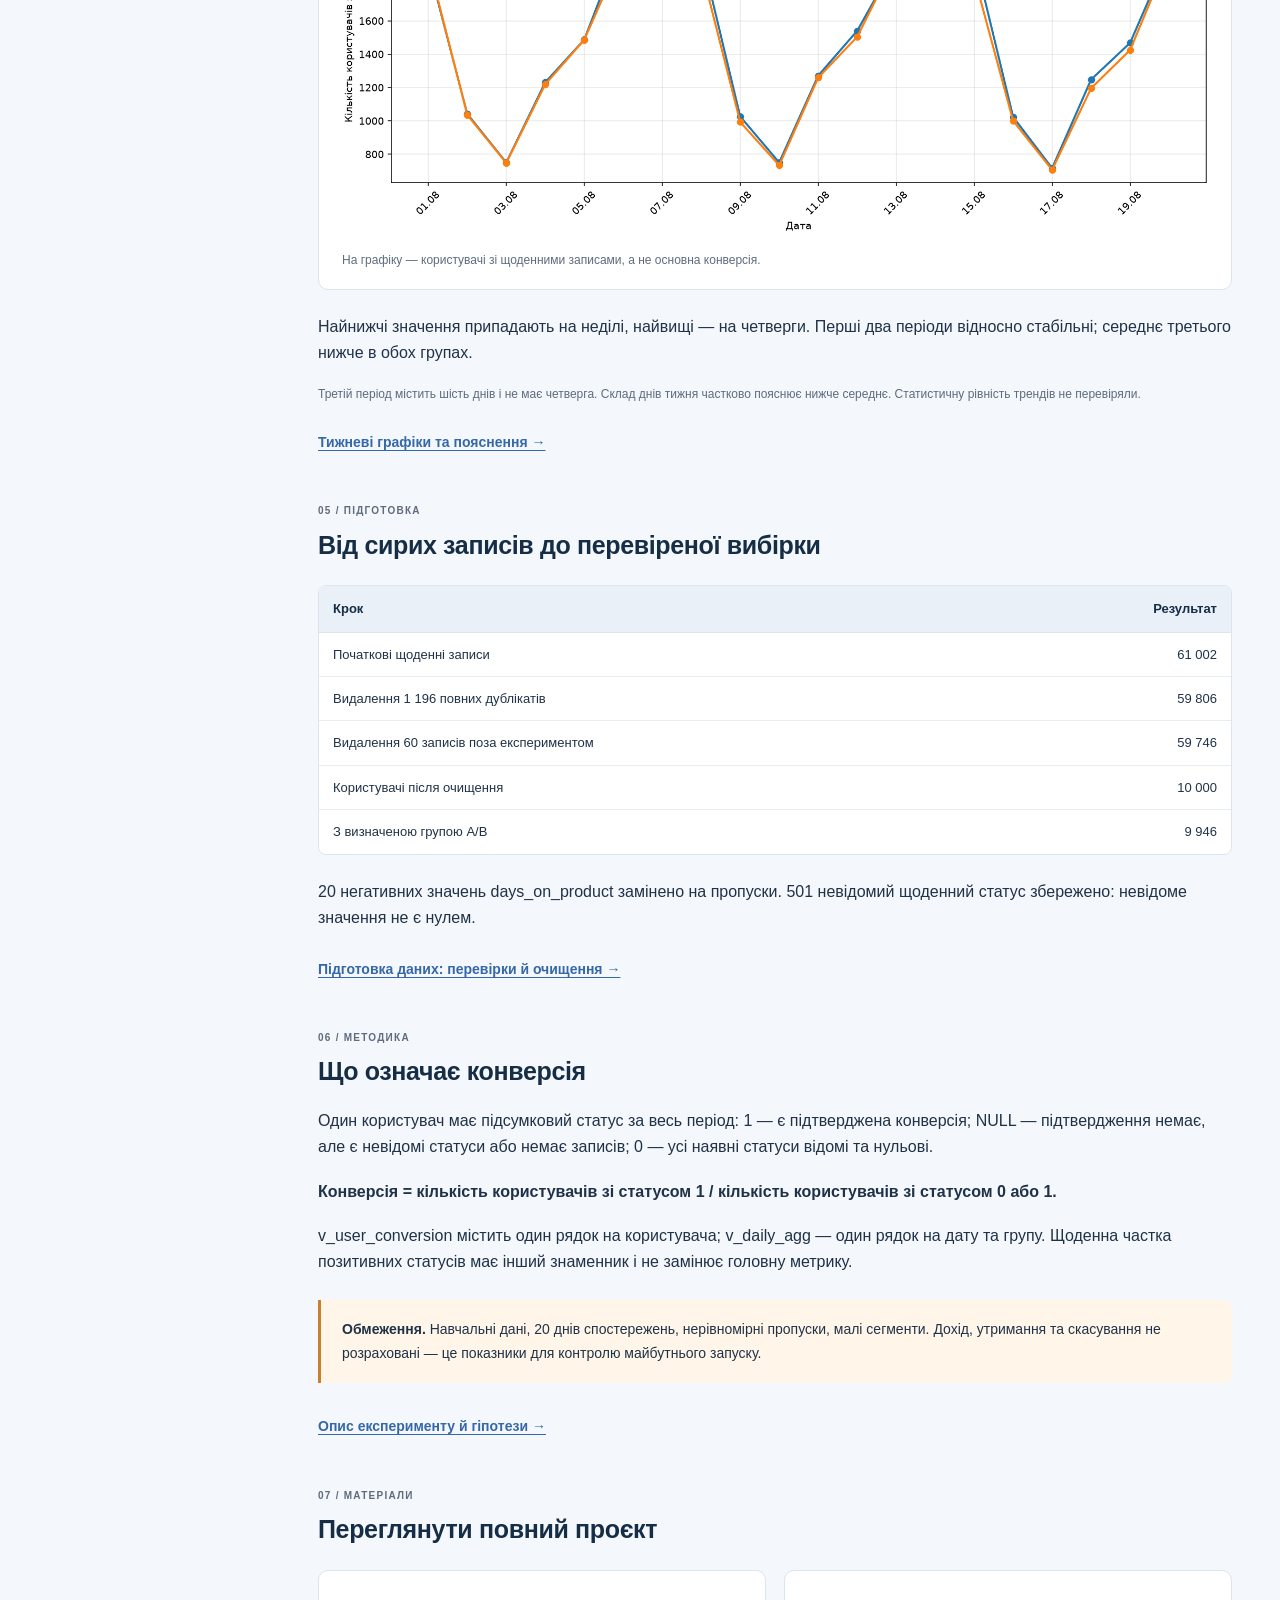
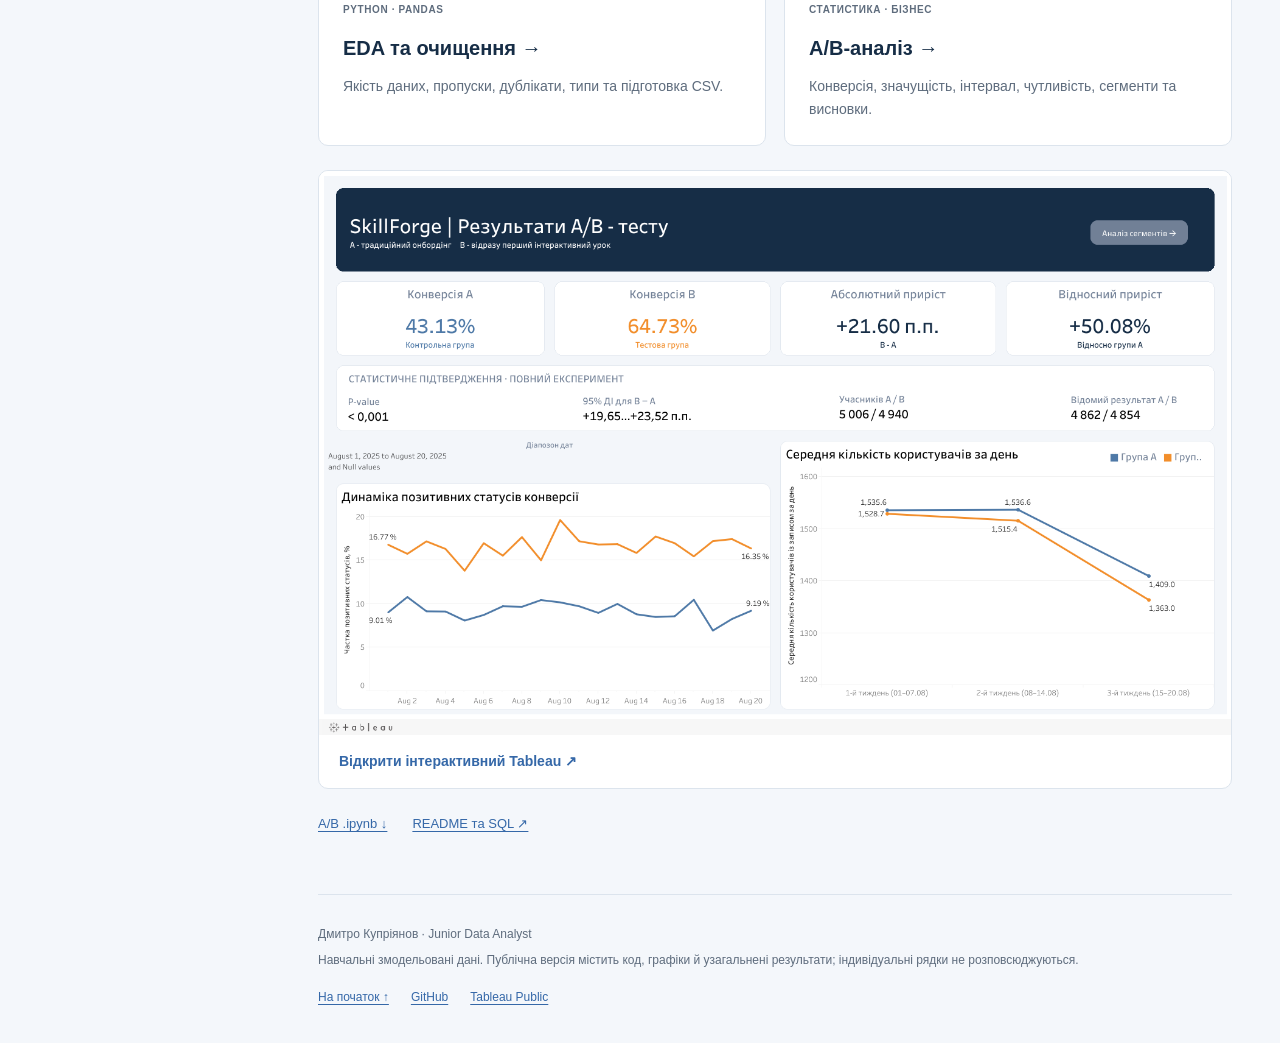
==== commit 6ad06b55: "Link live web report, complete navigation and simplify README" ====
--- a/index.html
+++ b/index.html
@@ -1,47 +1,48 @@
-<!DOCTYPE html>
-
-<html lang="uk"><head><meta charset="utf-8"/><meta content="width=device-width, initial-scale=1" name="viewport"/>
-<meta content="SkillForge — результати A/B-тесту та рекомендація для бізнесу." name="description"/><meta content="light" name="color-scheme"/>
-<title>Чи варто впроваджувати новий онбординг? · SkillForge</title><link href="assets/site.css" rel="stylesheet"/>
-<link href="data:image/svg+xml,%3Csvg xmlns='http://www.w3.org/2000/svg' viewBox='0 0 64 64'%3E%3Crect width='64' height='64' rx='14' fill='%23162d46'/%3E%3Ctext x='32' y='43' text-anchor='middle' fill='white' font-family='sans-serif' font-size='36'%3ES%3C/text%3E%3C/svg%3E" rel="icon"/>
+<!doctype html>
+<html lang="uk"><head><meta charset="utf-8"><meta name="viewport" content="width=device-width, initial-scale=1">
+<meta name="description" content="SkillForge — результати A/B-тесту та рекомендація для бізнесу."><meta name="color-scheme" content="light">
+<title>Чи варто впроваджувати новий онбординг? · SkillForge</title><link rel="stylesheet" href="assets/site.css">
+<link rel="icon" href="data:image/svg+xml,%3Csvg xmlns='http://www.w3.org/2000/svg' viewBox='0 0 64 64'%3E%3Crect width='64' height='64' rx='14' fill='%23162d46'/%3E%3Ctext x='32' y='43' text-anchor='middle' fill='white' font-family='sans-serif' font-size='36'%3ES%3C/text%3E%3C/svg%3E">
 </head><body id="top"><a class="skip-link" href="#main">Перейти до вмісту</a>
 <header class="topbar"><a class="brand" href="index.html"><span class="brand-mark">S</span>SkillForge<span class="brand-sub">A/B-тест</span></a>
-<nav aria-label="Сторінки проєкту" class="page-nav"><a aria-current="page" href="index.html">Огляд</a><a href="index.html#data">EDA та очищення</a><a href="ab-test.html">A/B-аналіз</a><a href="https://public.tableau.com/app/profile/djon.fa/viz/SkillForce/01AB-" rel="noopener noreferrer" target="_blank">Tableau ↗</a></nav>
-<button aria-controls="sidebar" aria-expanded="false" id="menu-toggle" type="button">Зміст ☰</button></header>
-<div class="page-layout"><aside aria-label="Навігація розділами" class="sidebar" id="sidebar">
+<nav class="page-nav" aria-label="Сторінки проєкту"><a href="index.html" aria-current="page">Огляд</a><a href="eda.html">EDA та очищення</a><a href="ab-test.html">A/B-аналіз</a><a href="https://public.tableau.com/app/profile/djon.fa/viz/SkillForce/01AB-" target="_blank" rel="noopener noreferrer">Tableau ↗</a></nav>
+<button type="button" id="menu-toggle" aria-controls="sidebar" aria-expanded="false">Зміст ☰</button></header>
+<div class="page-layout"><aside id="sidebar" class="sidebar" aria-label="Навігація розділами">
 <p class="sidebar-eyebrow">НА ЦІЙ СТОРІНЦІ</p><nav><a class="toc-link level-2" href="#decision">Висновок</a><a class="toc-link level-2" href="#context">1. Контекст</a><a class="toc-link level-2" href="#results">2. Результат</a><a class="toc-link level-2" href="#segments">3. Сегменти</a><a class="toc-link level-2" href="#trends">4. Тижневі тренди</a><a class="toc-link level-2" href="#data">5. Підготовка даних</a><a class="toc-link level-2" href="#method">6. Методика</a><a class="toc-link level-2" href="#materials">7. Матеріали</a></nav>
-<div class="sidebar-bottom"><a href="https://github.com/djon-sql/skillforge-ab-test-analysis" rel="noopener noreferrer" target="_blank">Репозиторій GitHub ↗</a><a href="#top">На початок ↑</a></div></aside>
+<div class="sidebar-bottom"><a href="https://github.com/djon-sql/skillforge-ab-test-analysis" target="_blank" rel="noopener noreferrer">Репозиторій GitHub ↗</a><a href="#top">На початок ↑</a></div></aside>
 <main id="main" tabindex="-1"><div class="page-heading"><p class="eyebrow">НАВЧАЛЬНИЙ ПРОЄКТ · ВАРІАНТ 42</p><h1>Чи варто впроваджувати новий онбординг?</h1><p class="page-subtitle">SkillForge — результати A/B-тесту та рекомендація для бізнесу.</p>
 <div class="meta-row"><span>Дмитро Купріянов</span><span>01–20.08.2025</span><span>Python · PostgreSQL · Tableau</span></div></div>
 <div class="page-tools"><a href="index.html#materials">Усі матеріали →</a></div>
+
 <article class="overview">
-<section class="decision-card" id="decision" tabindex="-1"><span class="pill">ВИСНОВОК ЕКСПЕРИМЕНТУ</span>
+<section id="decision" tabindex="-1" class="decision-card"><span class="pill">ВИСНОВОК ЕКСПЕРИМЕНТУ</span>
 <h2>Новий онбординг B має вищу конверсію</h2><p>64,73% у B проти 43,13% у A. Перевага зберігається навіть за найгіршого для B розподілу невідомих статусів.</p>
 <p class="decision-action">Рекомендація — розглядати B для поетапного впровадження після перевірки трекінгу та з контролем бізнес-показників.</p>
 <div class="button-row"><a class="button button-light" href="ab-test.html#section-10">Висновки та рекомендації →</a><a class="text-link" href="ab-test.html">Повний аналіз →</a></div></section>
-<div aria-label="Головні показники" class="kpi-grid"><div class="kpi"><span>Конверсія A</span><strong class="group-a">43,13%</strong><small>Контрольна група</small></div>
+<div class="kpi-grid" aria-label="Головні показники"><div class="kpi"><span>Конверсія A</span><strong class="group-a">43,13%</strong><small>Контрольна група</small></div>
 <div class="kpi"><span>Конверсія B</span><strong class="group-b">64,73%</strong><small>Тестова група</small></div><div class="kpi"><span>Абсолютний приріст</span><strong>+21,60 <em>п.п.</em></strong><small>B − A</small></div><div class="kpi"><span>Відносний приріст</span><strong>+50,08%</strong><small>Порівняно з A</small></div></div>
 <p class="scope-note">Конверсія — серед 9 716 користувачів із визначеною групою та відомим підсумковим статусом за весь експеримент.</p>
 <section id="context" tabindex="-1"><div class="section-label">01 / КОНТЕКСТ</div><h2>Що перевіряє тест</h2><p>SkillForge — навчальна платформа. Гіпотеза: автоматичний перехід до першого інтерактивного уроку підвищує конверсію в преміум-підписку.</p>
 <div class="two-column"><div class="comparison-card"><span class="group-label group-a">ГРУПА A · КОНТРОЛЬ</span><h3>Спочатку — перелік тем</h3><p>Традиційний сценарій після реєстрації.</p><strong>5 006 учасників</strong></div><div class="comparison-card"><span class="group-label group-b">ГРУПА B · ТЕСТ</span><h3>Одразу — інтерактивний урок</h3><p>Новий онбординг «Миттєве занурення».</p><strong>4 940 учасників</strong></div></div>
 <p class="scope-note">Навчальні змодельовані дані, варіант 42. Період: 01–20 серпня 2025 року.</p></section>
-<section id="results" tabindex="-1"><div class="section-label">02 / РЕЗУЛЬТАТ</div><h2>Перевага B підтверджена статистично</h2><figure><img alt="Конверсія в преміум-підписку: 43,13% у A та 64,73% у B" src="assets/01_conversion.png"/><figcaption>Користувацька конверсія за весь експеримент. Знаменник — відомі підсумкові статуси.</figcaption></figure>
+<section id="results" tabindex="-1"><div class="section-label">02 / РЕЗУЛЬТАТ</div><h2>Перевага B підтверджена статистично</h2><figure><img src="assets/01_conversion.png" alt="Конверсія в преміум-підписку: 43,13% у A та 64,73% у B"><figcaption>Користувацька конверсія за весь експеримент. Знаменник — відомі підсумкові статуси.</figcaption></figure>
 <div class="stat-strip"><div><span>Односторонній z-тест</span><strong>p &lt; 0,001</strong><small>α = 0,05</small></div><div><span>95% ДІ різниці B − A</span><strong>+19,65…+23,52 п.п.</strong><small>Двосторонній інтервал Newcombe</small></div></div>
 <div class="table-wrap"><table><thead><tr><th>Вибірка</th><th>A</th><th>B</th></tr></thead><tbody><tr><td>Відомий статус</td><td>4 862</td><td>4 854</td></tr><tr><td>Підтверджена конверсія</td><td>2 097</td><td>3 142</td></tr><tr><td>Невідомий статус</td><td>144</td><td>86</td></tr></tbody></table></div>
 <div class="callout"><strong>Перевірка стійкості.</strong> Крайні сценарії для невідомих статусів дають різницю від +18,84 до +23,45 п.п. Сценарії використовують усіх 9 946 учасників із визначеною групою; основна оцінка — 9 716 відомих статусів.</div><a class="section-link" href="ab-test.html#section-4">До розрахунків конверсії та приросту →</a></section>
 <section id="segments" tabindex="-1"><div class="section-label">03 / СЕГМЕНТИ</div><h2>Перевага є в основних країнах і пристроях</h2><p>Для планшетів приріст становить +25,33 п.п.; для мобільних пристроїв — +21,66 п.п.; для комп’ютерів — +21,32 п.п. Серед п’яти основних країн приріст лежить від +15,64 п.п. у Франції до +24,81 п.п. у Бразилії.</p>
 <div class="callout caution"><strong>Межа висновку.</strong> Це описові зрізи. Відмінності ефекту між сегментами окремо не тестувалися. Smartwatch, TV та XX мають малі вибірки; не можна на цій основі заявляти відсутність впливу.</div>
-<a class="section-link" href="ab-test.html#section-8">Таблиці сегментів і висновки →</a><a class="section-link" href="https://public.tableau.com/app/profile/djon.fa/viz/SkillForce/01AB-" rel="noopener noreferrer" target="_blank">Фільтри й графіки в Tableau ↗</a></section>
-<section id="trends" tabindex="-1"><div class="section-label">04 / ВИКОРИСТАННЯ ПРОДУКТУ</div><h2>Щоденні коливання A і B схожі</h2><figure><img alt="Щоденна кількість користувачів із записами daily в групах A та B за 01–20 серпня 2025" src="assets/03_daily_usage.png"/><figcaption>На графіку — користувачі зі щоденними записами, а не основна конверсія.</figcaption></figure>
+<a class="section-link" href="ab-test.html#section-8">Таблиці сегментів і висновки →</a><a class="section-link" href="https://public.tableau.com/app/profile/djon.fa/viz/SkillForce/01AB-" target="_blank" rel="noopener noreferrer">Фільтри й графіки в Tableau ↗</a></section>
+<section id="trends" tabindex="-1"><div class="section-label">04 / ВИКОРИСТАННЯ ПРОДУКТУ</div><h2>Щоденні коливання A і B схожі</h2><figure><img src="assets/03_daily_usage.png" alt="Щоденна кількість користувачів із записами daily в групах A та B за 01–20 серпня 2025"><figcaption>На графіку — користувачі зі щоденними записами, а не основна конверсія.</figcaption></figure>
 <p>Найнижчі значення припадають на неділі, найвищі — на четверги. Перші два періоди відносно стабільні; середнє третього нижче в обох групах.</p><p class="scope-note">Третій період містить шість днів і не має четверга. Склад днів тижня частково пояснює нижче середнє. Статистичну рівність трендів не перевіряли.</p><a class="section-link" href="ab-test.html#section-9">Тижневі графіки та пояснення →</a></section>
 <section id="data" tabindex="-1"><div class="section-label">05 / ПІДГОТОВКА</div><h2>Від сирих записів до перевіреної вибірки</h2><div class="table-wrap"><table><thead><tr><th>Крок</th><th>Результат</th></tr></thead><tbody><tr><td>Початкові щоденні записи</td><td>61 002</td></tr><tr><td>Видалення 1 196 повних дублікатів</td><td>59 806</td></tr><tr><td>Видалення 60 записів поза експериментом</td><td>59 746</td></tr><tr><td>Користувачі після очищення</td><td>10 000</td></tr><tr><td>З визначеною групою A/B</td><td>9 946</td></tr></tbody></table></div>
-<p>20 негативних значень days_on_product замінено на пропуски. 501 невідомий щоденний статус збережено: невідоме значення не є нулем.</p><a class="section-link" href="index.html#data">Повний EDA зі збереженим кодом →</a></section>
+<p>20 негативних значень days_on_product замінено на пропуски. 501 невідомий щоденний статус збережено: невідоме значення не є нулем.</p><a class="section-link" href="eda.html">Підготовка даних: перевірки й очищення →</a></section>
 <section id="method" tabindex="-1"><div class="section-label">06 / МЕТОДИКА</div><h2>Що означає конверсія</h2><p>Один користувач має підсумковий статус за весь період: 1 — є підтверджена конверсія; NULL — підтвердження немає, але є невідомі статуси або немає записів; 0 — усі наявні статуси відомі та нульові.</p>
 <p><strong>Конверсія = кількість користувачів зі статусом 1 / кількість користувачів зі статусом 0 або 1.</strong></p><p>v_user_conversion містить один рядок на користувача; v_daily_agg — один рядок на дату та групу. Щоденна частка позитивних статусів має інший знаменник і не замінює головну метрику.</p>
 <div class="callout caution"><strong>Обмеження.</strong> Навчальні дані, 20 днів спостережень, нерівномірні пропуски, малі сегменти. Дохід, утримання та скасування не розраховані — це показники для контролю майбутнього запуску.</div><a class="section-link" href="ab-test.html#section-2">Опис експерименту й гіпотези →</a></section>
-<section id="materials" tabindex="-1"><div class="section-label">07 / МАТЕРІАЛИ</div><h2>Переглянути повний проєкт</h2><div class="two-column"><a class="material-card" href="index.html#data"><span class="card-tag">PYTHON · PANDAS</span><h3>EDA та очищення →</h3><p>Якість даних, пропуски, дублікати, типи та підготовка CSV.</p></a><a class="material-card" href="ab-test.html"><span class="card-tag">СТАТИСТИКА · БІЗНЕС</span><h3>A/B-аналіз →</h3><p>Конверсія, значущість, інтервал, чутливість, сегменти та висновки.</p></a></div>
-<a class="tableau-preview" href="https://public.tableau.com/app/profile/djon.fa/viz/SkillForce/01AB-" rel="noopener noreferrer" target="_blank"><img alt="Опублікований головний дашборд SkillForge у Tableau" src="assets/04_tableau_overview.png"/><span>Відкрити інтерактивний Tableau ↗</span></a>
-<div class="download-links"><a download="" href="SkillForge_Kupriyanov_ab_test_analysis.ipynb">A/B .ipynb ↓</a><a href="https://github.com/djon-sql/skillforge-ab-test-analysis">README, дані та SQL ↗</a></div></section></article>
+<section id="materials" tabindex="-1"><div class="section-label">07 / МАТЕРІАЛИ</div><h2>Переглянути повний проєкт</h2><div class="two-column"><a class="material-card" href="eda.html"><span class="card-tag">PYTHON · PANDAS</span><h3>EDA та очищення →</h3><p>Якість даних, пропуски, дублікати, типи та підготовка CSV.</p></a><a class="material-card" href="ab-test.html"><span class="card-tag">СТАТИСТИКА · БІЗНЕС</span><h3>A/B-аналіз →</h3><p>Конверсія, значущість, інтервал, чутливість, сегменти та висновки.</p></a></div>
+<a class="tableau-preview" href="https://public.tableau.com/app/profile/djon.fa/viz/SkillForce/01AB-" target="_blank" rel="noopener noreferrer"><img src="assets/04_tableau_overview.png" alt="Опублікований головний дашборд SkillForge у Tableau"><span>Відкрити інтерактивний Tableau ↗</span></a>
+<div class="download-links"><a href="SkillForge_Kupriyanov_ab_test_analysis.ipynb" download>A/B .ipynb ↓</a><a href="https://github.com/djon-sql/skillforge-ab-test-analysis">README та SQL ↗</a></div></section></article>
+
 <footer><p>Дмитро Купріянов · Junior Data Analyst</p><p>Навчальні змодельовані дані. Публічна версія містить код, графіки й узагальнені результати; індивідуальні рядки не розповсюджуються.</p>
 <div><a href="#top">На початок ↑</a><a href="https://github.com/djon-sql/skillforge-ab-test-analysis">GitHub</a><a href="https://public.tableau.com/app/profile/djon.fa/viz/SkillForce/01AB-">Tableau Public</a></div></footer></main></div>
-<script defer="" src="assets/site.js"></script></body></html>+<script src="assets/site.js" defer></script></body></html>
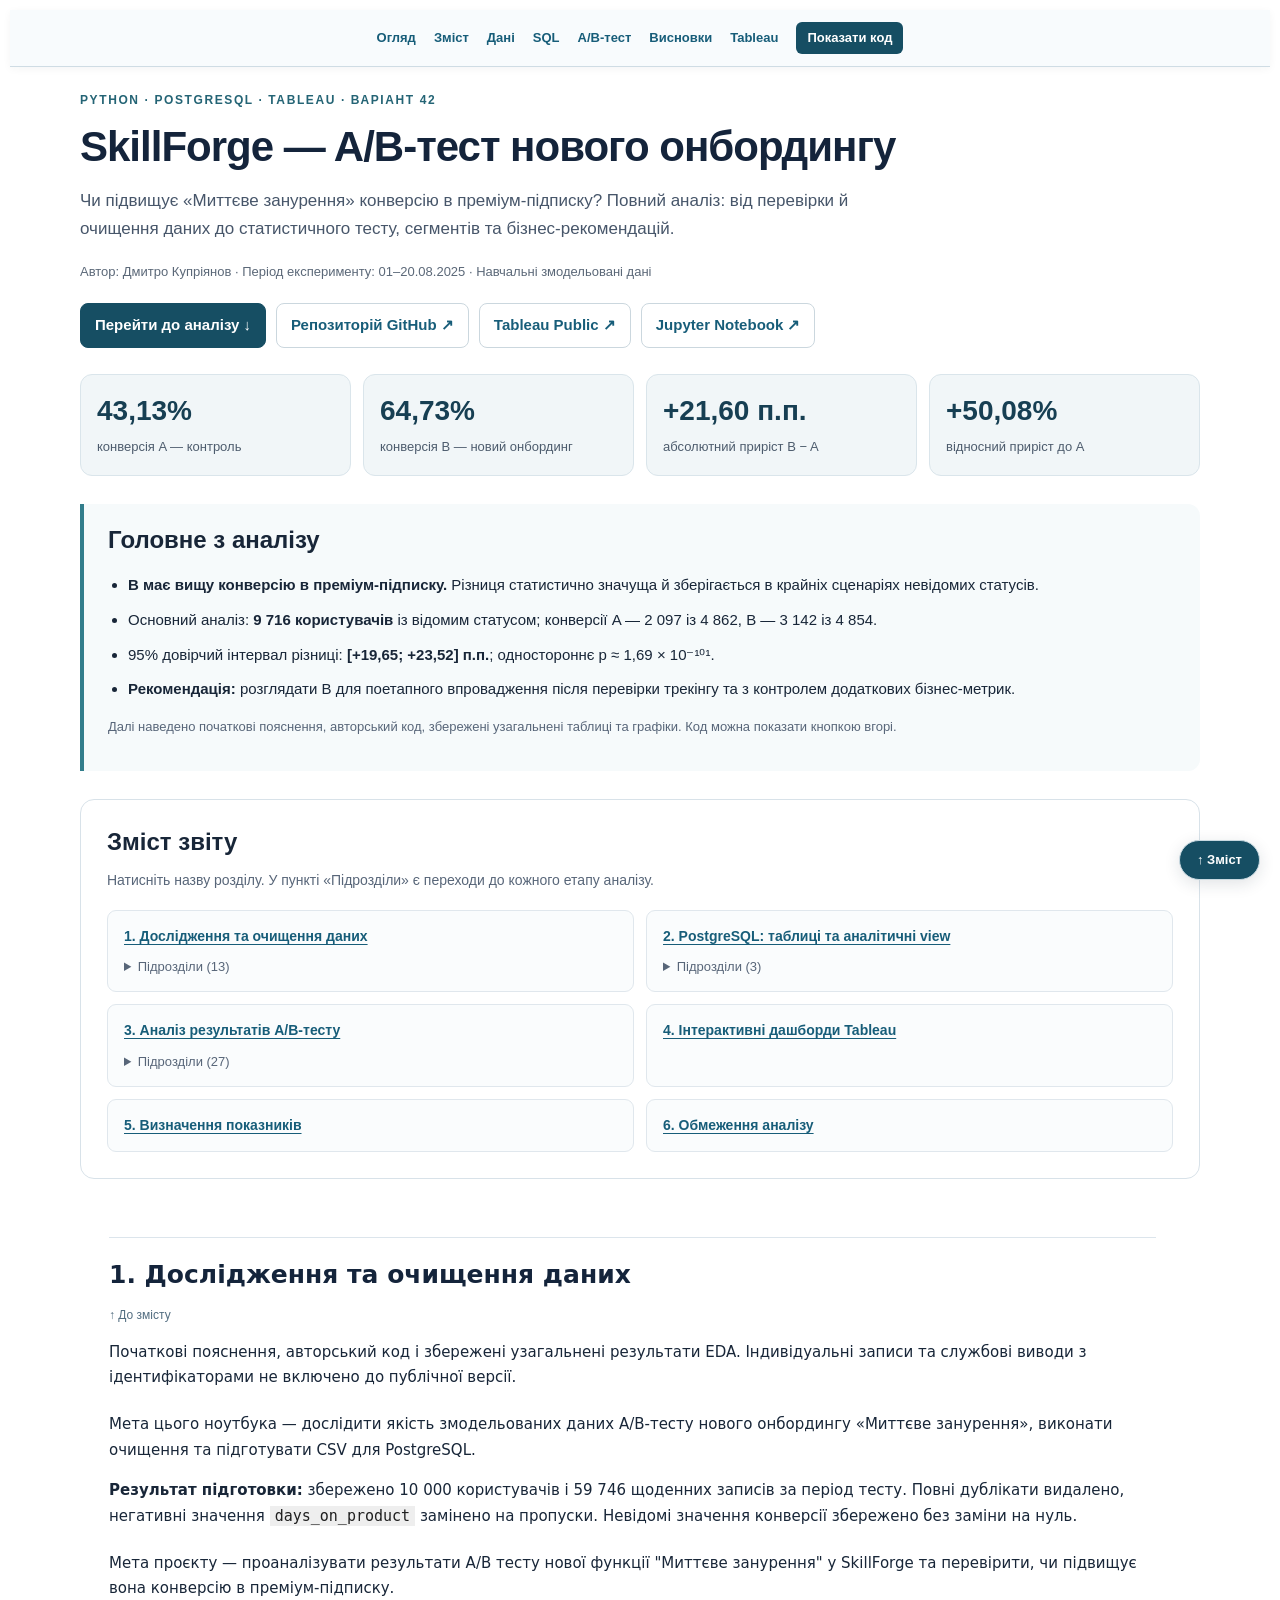
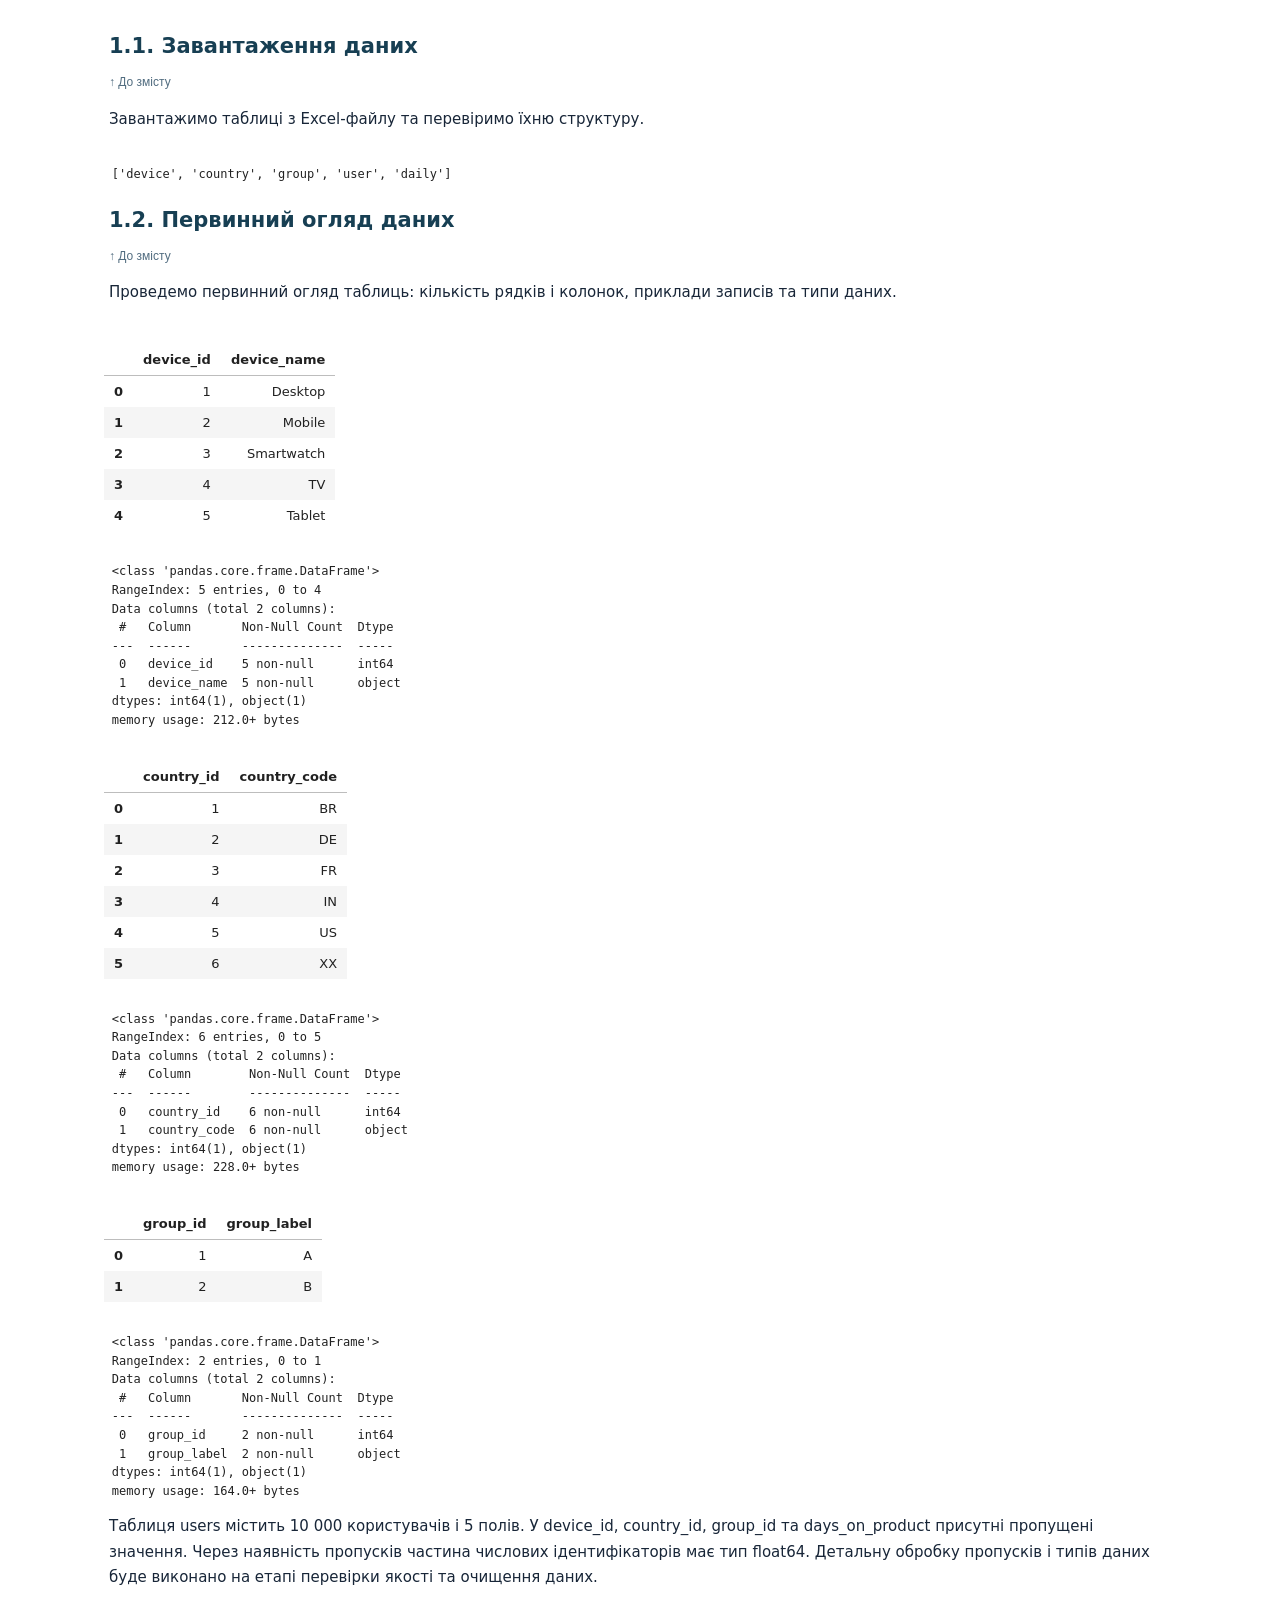
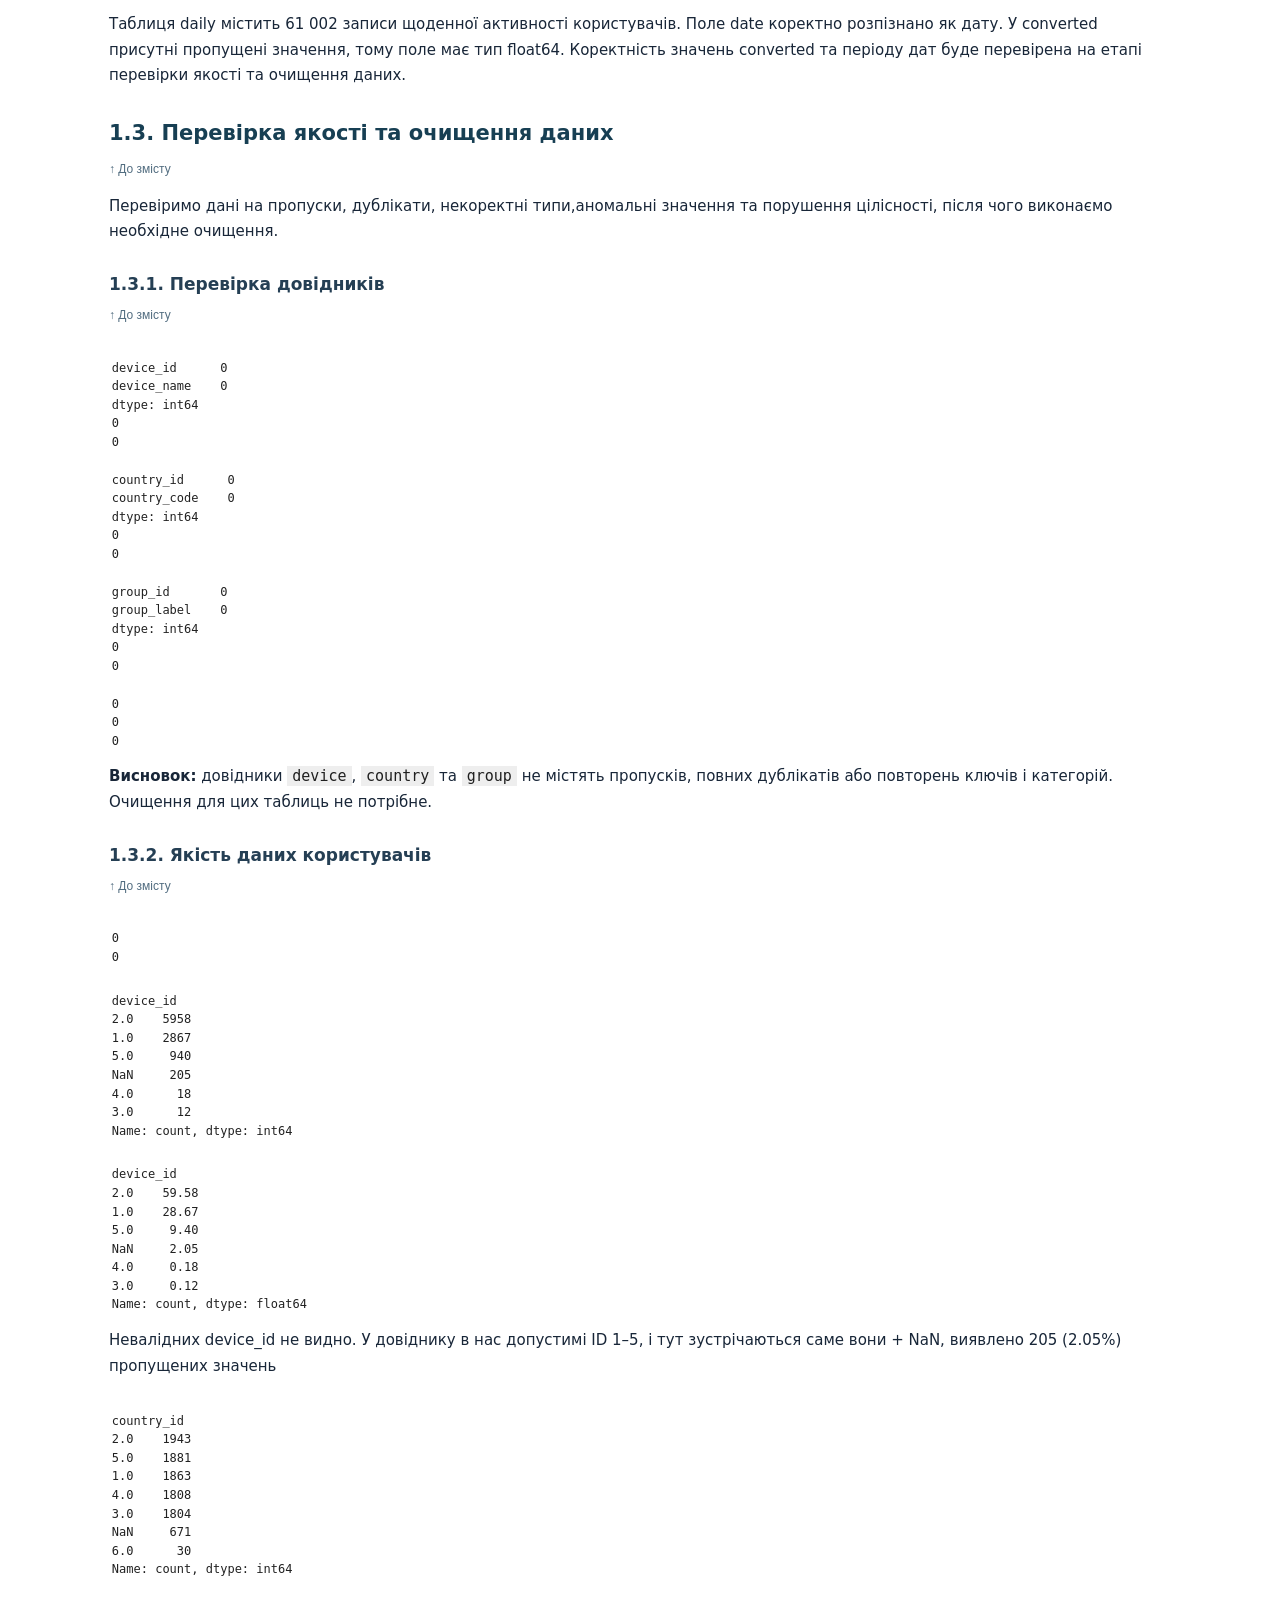
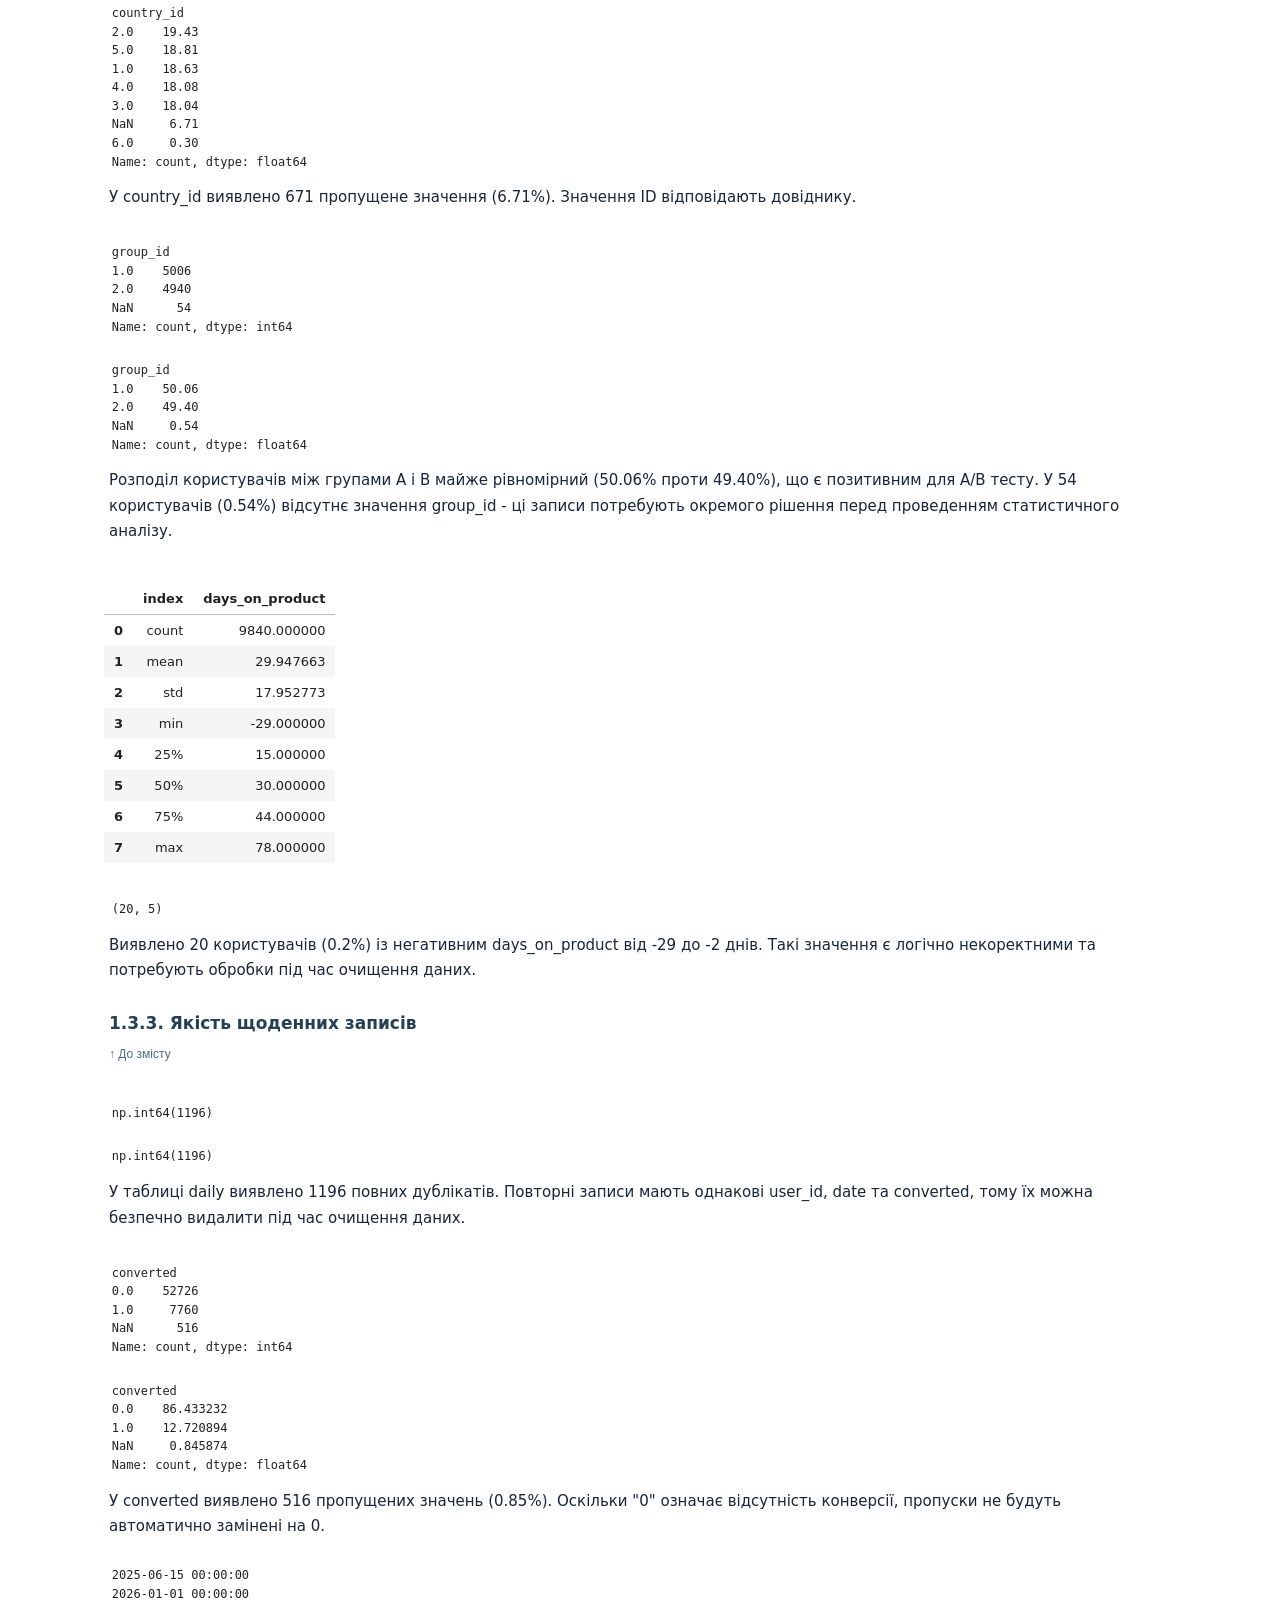
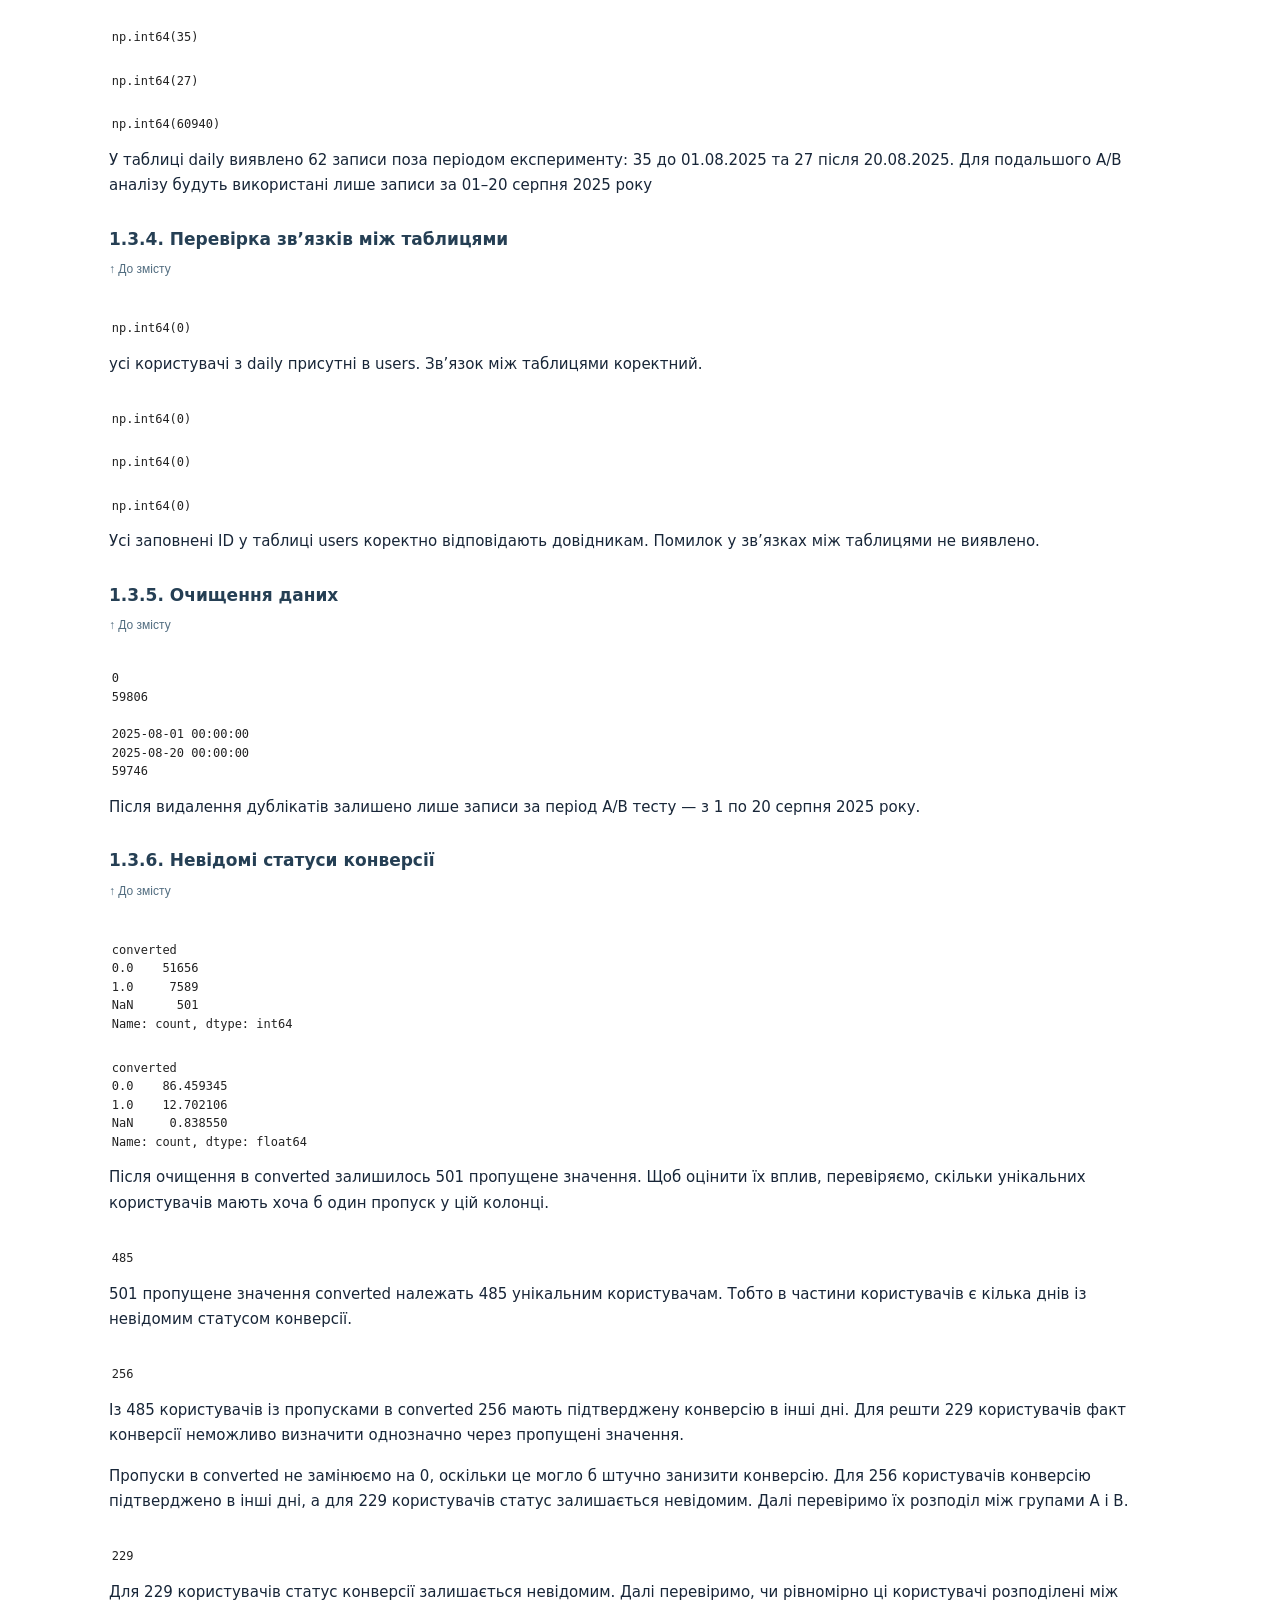
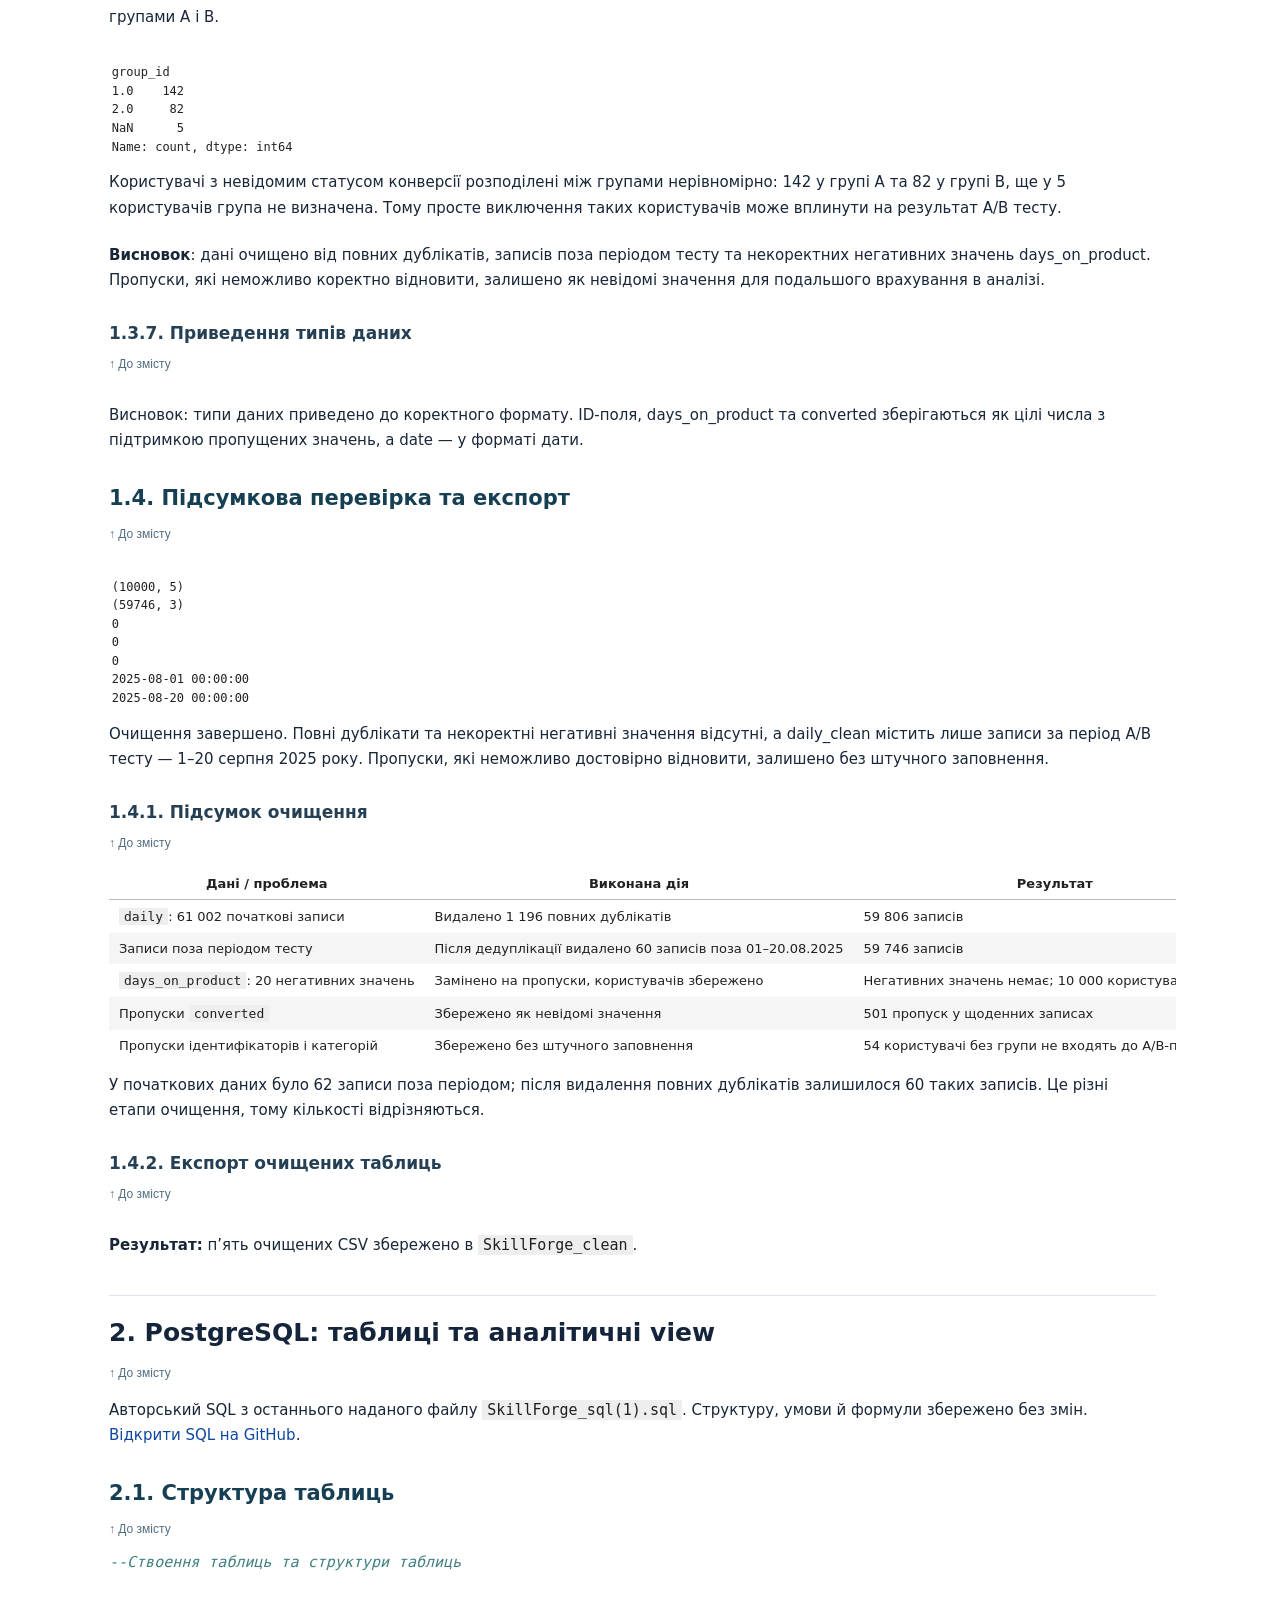
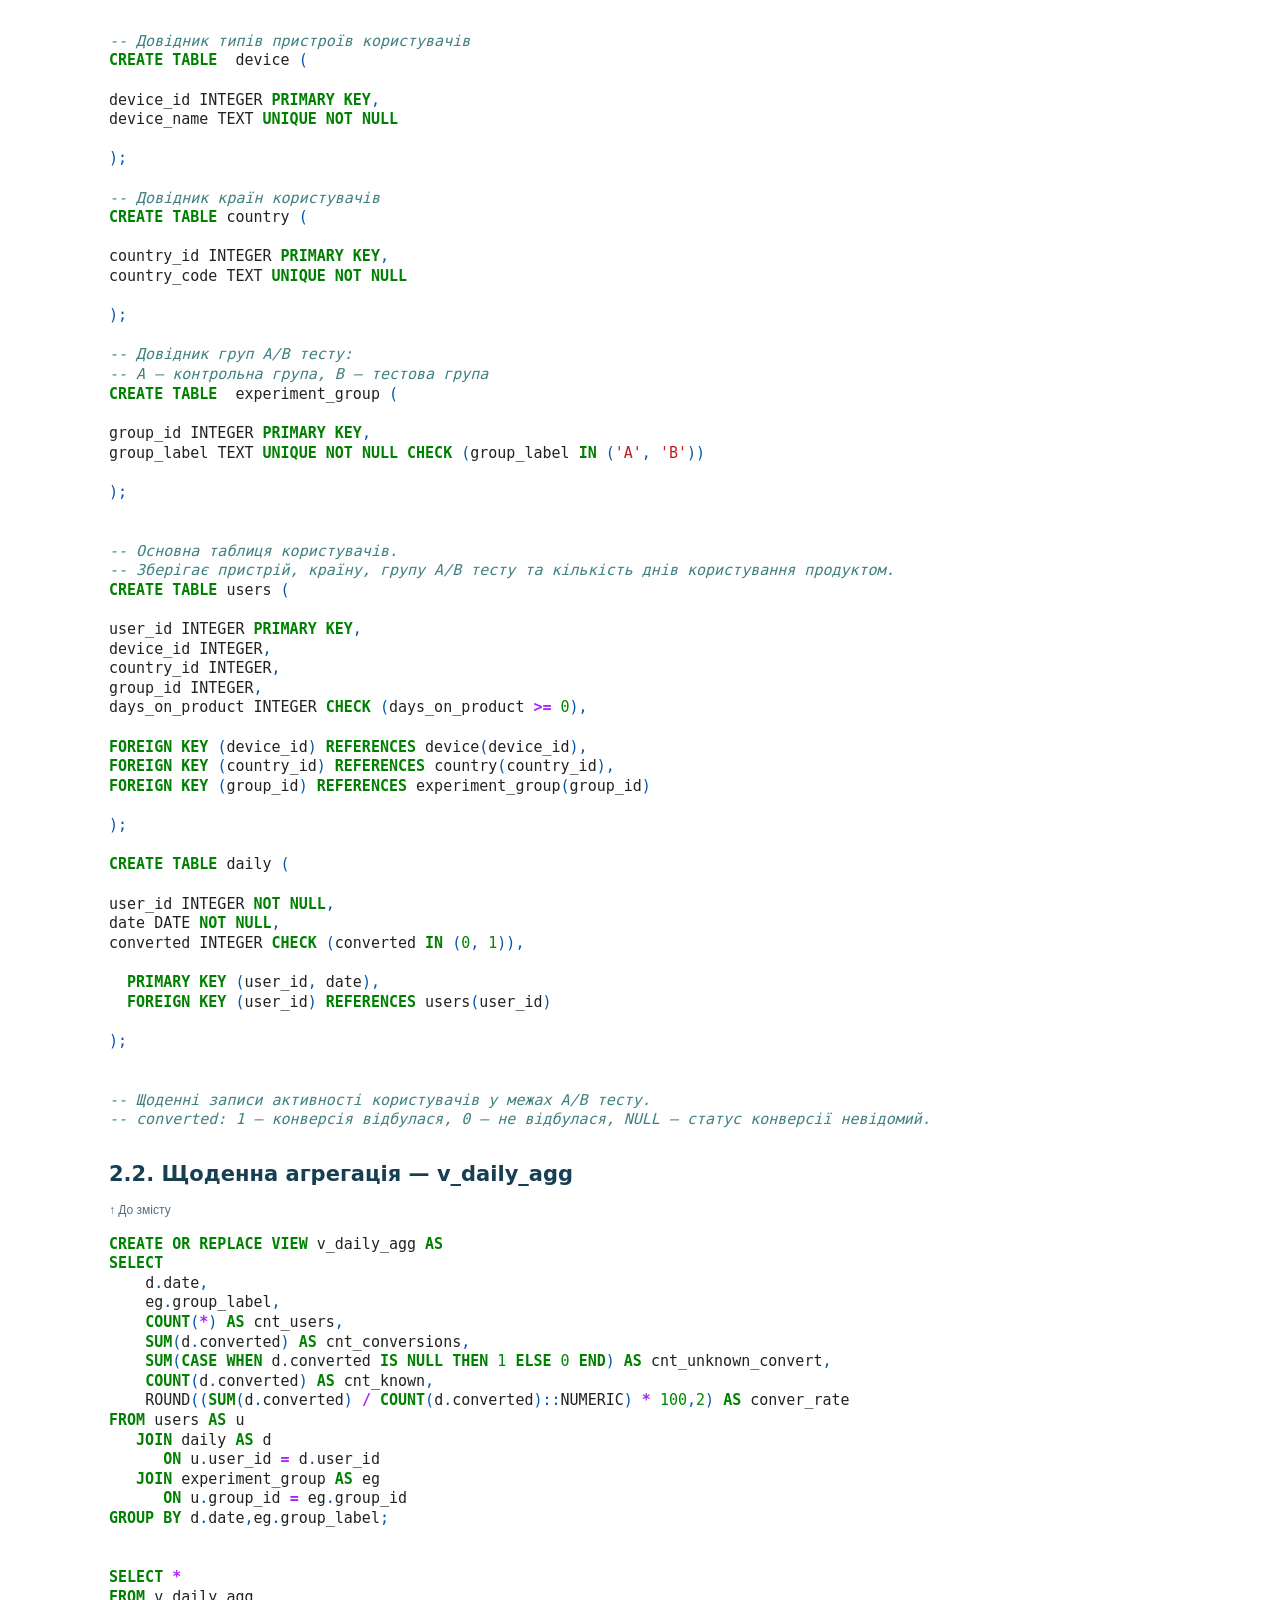
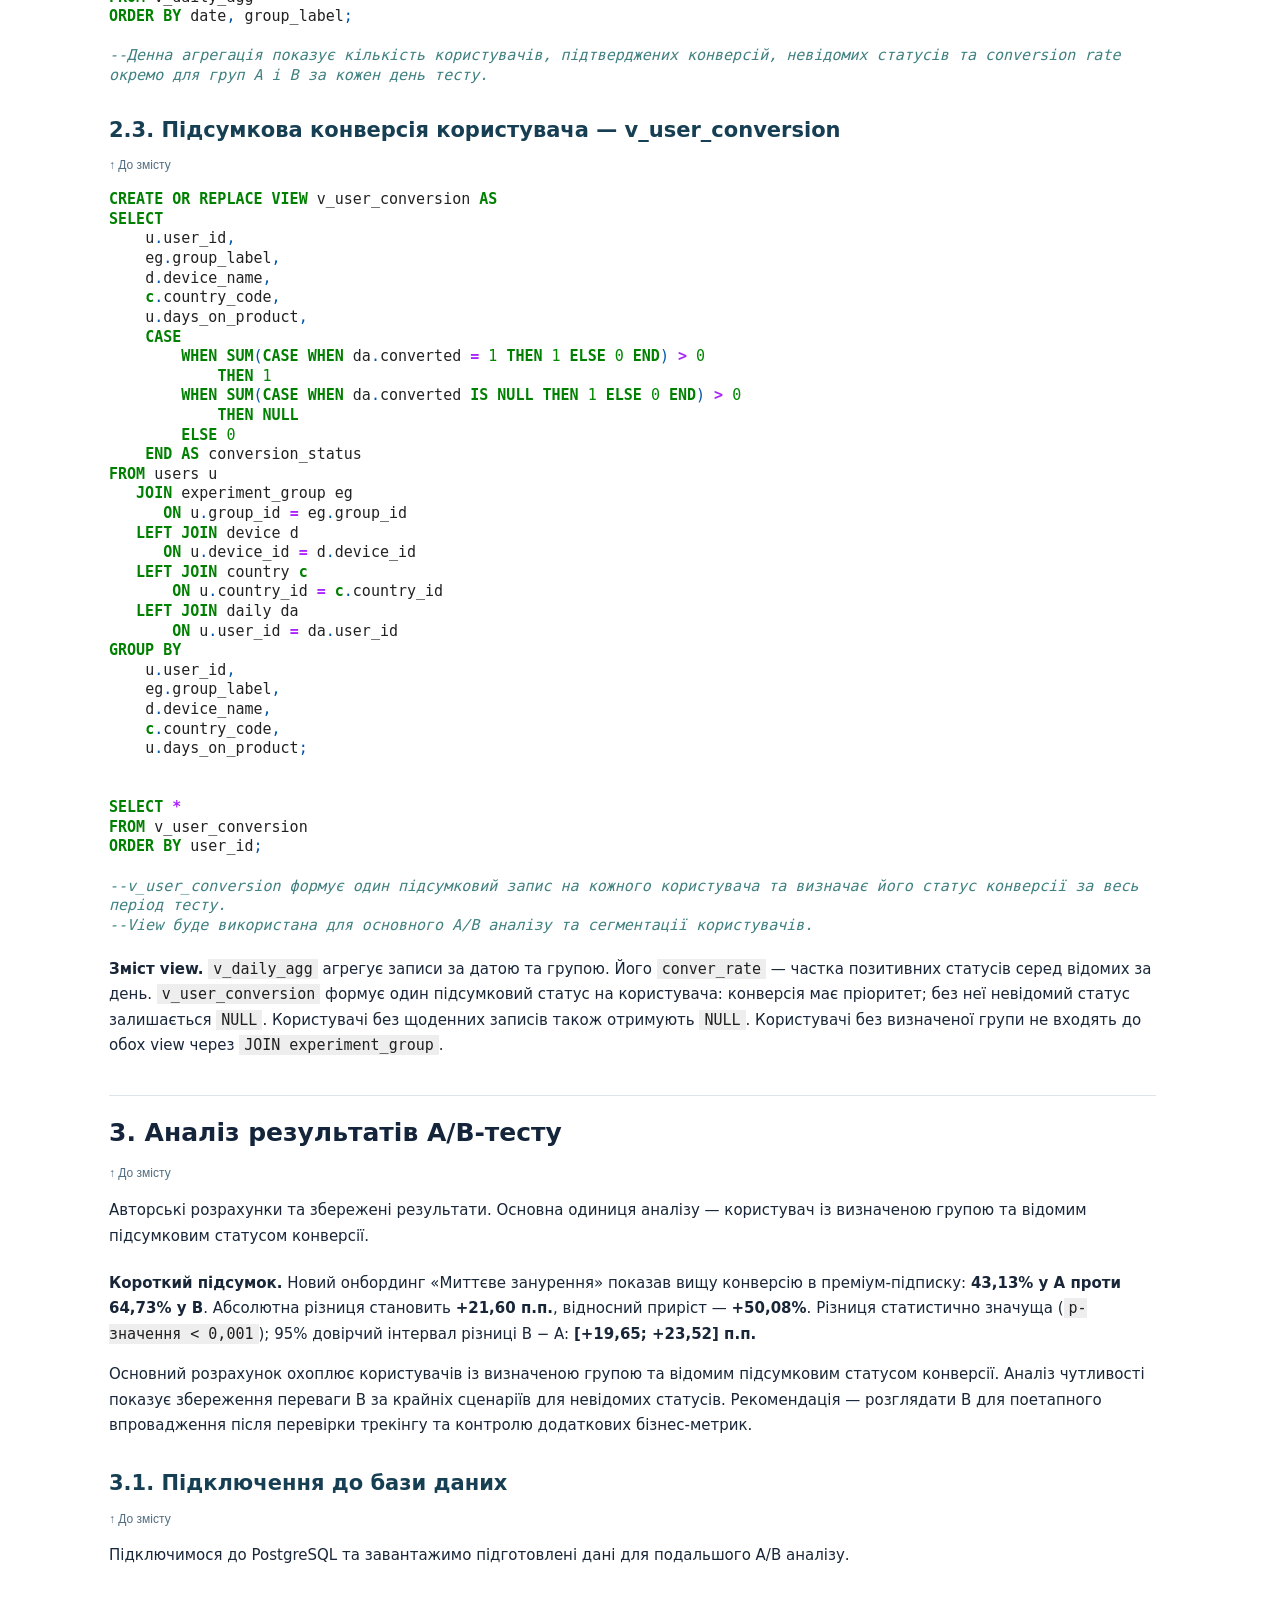
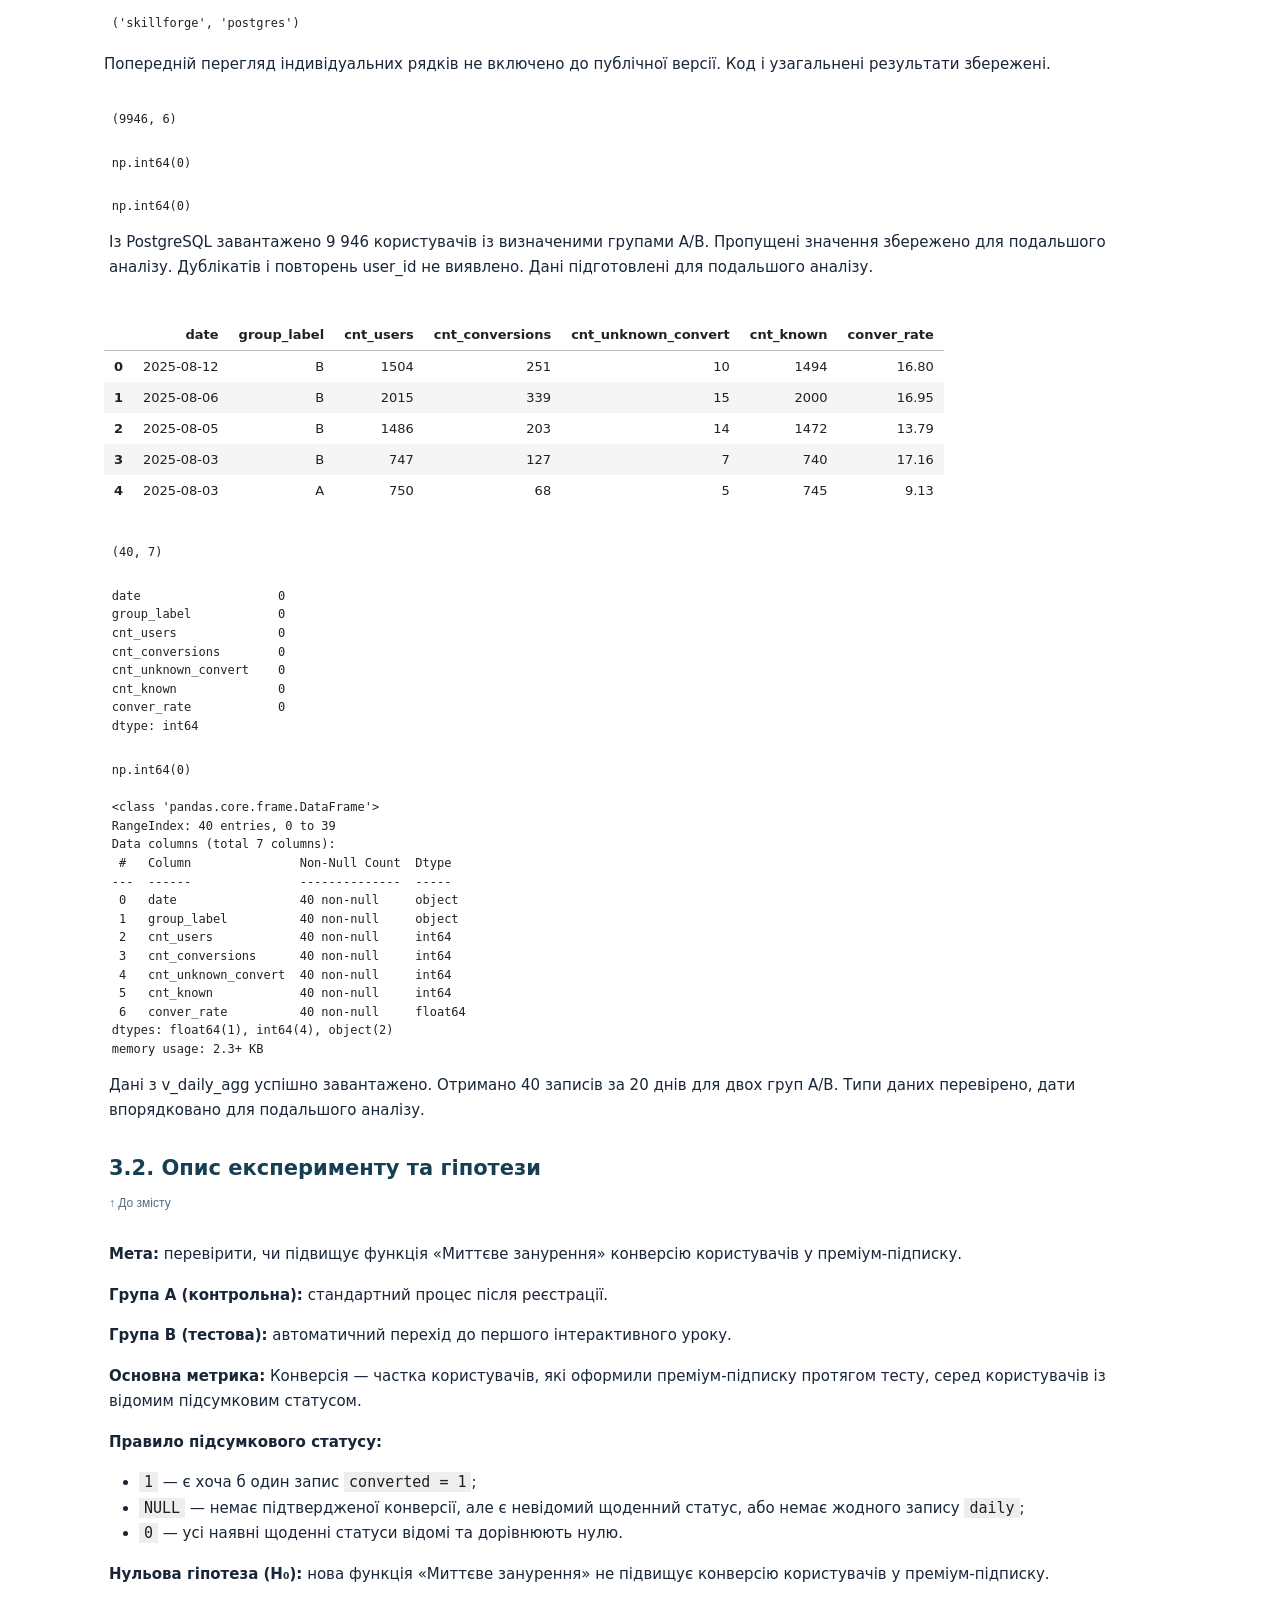
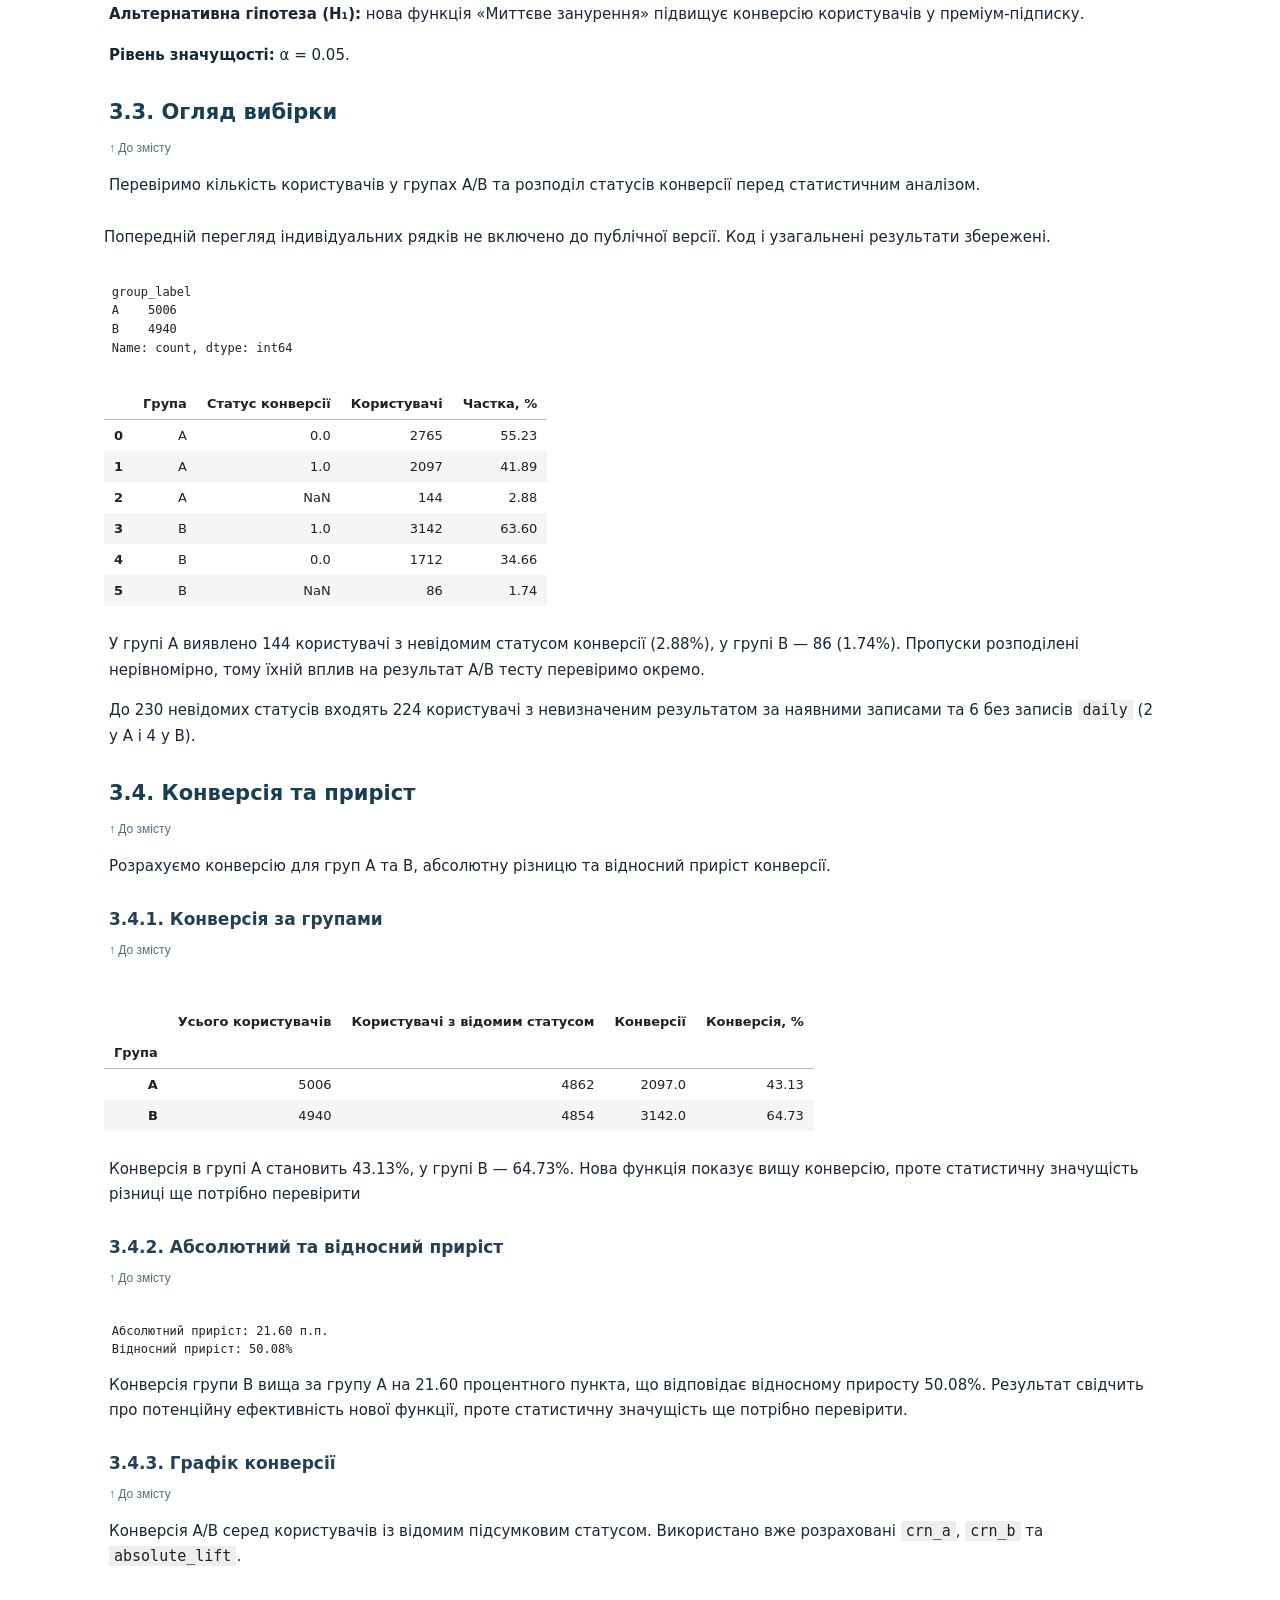
==== commit e38d8fb1: "Replace overview with one complete notebook-style web report and latest author SQL" ====
--- a/index.html
+++ b/index.html
@@ -1,48 +1,12166 @@
-<!doctype html>
-<html lang="uk"><head><meta charset="utf-8"><meta name="viewport" content="width=device-width, initial-scale=1">
-<meta name="description" content="SkillForge — результати A/B-тесту та рекомендація для бізнесу."><meta name="color-scheme" content="light">
-<title>Чи варто впроваджувати новий онбординг? · SkillForge</title><link rel="stylesheet" href="assets/site.css">
-<link rel="icon" href="data:image/svg+xml,%3Csvg xmlns='http://www.w3.org/2000/svg' viewBox='0 0 64 64'%3E%3Crect width='64' height='64' rx='14' fill='%23162d46'/%3E%3Ctext x='32' y='43' text-anchor='middle' fill='white' font-family='sans-serif' font-size='36'%3ES%3C/text%3E%3C/svg%3E">
-</head><body id="top"><a class="skip-link" href="#main">Перейти до вмісту</a>
-<header class="topbar"><a class="brand" href="index.html"><span class="brand-mark">S</span>SkillForge<span class="brand-sub">A/B-тест</span></a>
-<nav class="page-nav" aria-label="Сторінки проєкту"><a href="index.html" aria-current="page">Огляд</a><a href="eda.html">EDA та очищення</a><a href="ab-test.html">A/B-аналіз</a><a href="https://public.tableau.com/app/profile/djon.fa/viz/SkillForce/01AB-" target="_blank" rel="noopener noreferrer">Tableau ↗</a></nav>
-<button type="button" id="menu-toggle" aria-controls="sidebar" aria-expanded="false">Зміст ☰</button></header>
-<div class="page-layout"><aside id="sidebar" class="sidebar" aria-label="Навігація розділами">
-<p class="sidebar-eyebrow">НА ЦІЙ СТОРІНЦІ</p><nav><a class="toc-link level-2" href="#decision">Висновок</a><a class="toc-link level-2" href="#context">1. Контекст</a><a class="toc-link level-2" href="#results">2. Результат</a><a class="toc-link level-2" href="#segments">3. Сегменти</a><a class="toc-link level-2" href="#trends">4. Тижневі тренди</a><a class="toc-link level-2" href="#data">5. Підготовка даних</a><a class="toc-link level-2" href="#method">6. Методика</a><a class="toc-link level-2" href="#materials">7. Матеріали</a></nav>
-<div class="sidebar-bottom"><a href="https://github.com/djon-sql/skillforge-ab-test-analysis" target="_blank" rel="noopener noreferrer">Репозиторій GitHub ↗</a><a href="#top">На початок ↑</a></div></aside>
-<main id="main" tabindex="-1"><div class="page-heading"><p class="eyebrow">НАВЧАЛЬНИЙ ПРОЄКТ · ВАРІАНТ 42</p><h1>Чи варто впроваджувати новий онбординг?</h1><p class="page-subtitle">SkillForge — результати A/B-тесту та рекомендація для бізнесу.</p>
-<div class="meta-row"><span>Дмитро Купріянов</span><span>01–20.08.2025</span><span>Python · PostgreSQL · Tableau</span></div></div>
-<div class="page-tools"><a href="index.html#materials">Усі матеріали →</a></div>
-
-<article class="overview">
-<section id="decision" tabindex="-1" class="decision-card"><span class="pill">ВИСНОВОК ЕКСПЕРИМЕНТУ</span>
-<h2>Новий онбординг B має вищу конверсію</h2><p>64,73% у B проти 43,13% у A. Перевага зберігається навіть за найгіршого для B розподілу невідомих статусів.</p>
-<p class="decision-action">Рекомендація — розглядати B для поетапного впровадження після перевірки трекінгу та з контролем бізнес-показників.</p>
-<div class="button-row"><a class="button button-light" href="ab-test.html#section-10">Висновки та рекомендації →</a><a class="text-link" href="ab-test.html">Повний аналіз →</a></div></section>
-<div class="kpi-grid" aria-label="Головні показники"><div class="kpi"><span>Конверсія A</span><strong class="group-a">43,13%</strong><small>Контрольна група</small></div>
-<div class="kpi"><span>Конверсія B</span><strong class="group-b">64,73%</strong><small>Тестова група</small></div><div class="kpi"><span>Абсолютний приріст</span><strong>+21,60 <em>п.п.</em></strong><small>B − A</small></div><div class="kpi"><span>Відносний приріст</span><strong>+50,08%</strong><small>Порівняно з A</small></div></div>
-<p class="scope-note">Конверсія — серед 9 716 користувачів із визначеною групою та відомим підсумковим статусом за весь експеримент.</p>
-<section id="context" tabindex="-1"><div class="section-label">01 / КОНТЕКСТ</div><h2>Що перевіряє тест</h2><p>SkillForge — навчальна платформа. Гіпотеза: автоматичний перехід до першого інтерактивного уроку підвищує конверсію в преміум-підписку.</p>
-<div class="two-column"><div class="comparison-card"><span class="group-label group-a">ГРУПА A · КОНТРОЛЬ</span><h3>Спочатку — перелік тем</h3><p>Традиційний сценарій після реєстрації.</p><strong>5 006 учасників</strong></div><div class="comparison-card"><span class="group-label group-b">ГРУПА B · ТЕСТ</span><h3>Одразу — інтерактивний урок</h3><p>Новий онбординг «Миттєве занурення».</p><strong>4 940 учасників</strong></div></div>
-<p class="scope-note">Навчальні змодельовані дані, варіант 42. Період: 01–20 серпня 2025 року.</p></section>
-<section id="results" tabindex="-1"><div class="section-label">02 / РЕЗУЛЬТАТ</div><h2>Перевага B підтверджена статистично</h2><figure><img src="assets/01_conversion.png" alt="Конверсія в преміум-підписку: 43,13% у A та 64,73% у B"><figcaption>Користувацька конверсія за весь експеримент. Знаменник — відомі підсумкові статуси.</figcaption></figure>
-<div class="stat-strip"><div><span>Односторонній z-тест</span><strong>p &lt; 0,001</strong><small>α = 0,05</small></div><div><span>95% ДІ різниці B − A</span><strong>+19,65…+23,52 п.п.</strong><small>Двосторонній інтервал Newcombe</small></div></div>
-<div class="table-wrap"><table><thead><tr><th>Вибірка</th><th>A</th><th>B</th></tr></thead><tbody><tr><td>Відомий статус</td><td>4 862</td><td>4 854</td></tr><tr><td>Підтверджена конверсія</td><td>2 097</td><td>3 142</td></tr><tr><td>Невідомий статус</td><td>144</td><td>86</td></tr></tbody></table></div>
-<div class="callout"><strong>Перевірка стійкості.</strong> Крайні сценарії для невідомих статусів дають різницю від +18,84 до +23,45 п.п. Сценарії використовують усіх 9 946 учасників із визначеною групою; основна оцінка — 9 716 відомих статусів.</div><a class="section-link" href="ab-test.html#section-4">До розрахунків конверсії та приросту →</a></section>
-<section id="segments" tabindex="-1"><div class="section-label">03 / СЕГМЕНТИ</div><h2>Перевага є в основних країнах і пристроях</h2><p>Для планшетів приріст становить +25,33 п.п.; для мобільних пристроїв — +21,66 п.п.; для комп’ютерів — +21,32 п.п. Серед п’яти основних країн приріст лежить від +15,64 п.п. у Франції до +24,81 п.п. у Бразилії.</p>
-<div class="callout caution"><strong>Межа висновку.</strong> Це описові зрізи. Відмінності ефекту між сегментами окремо не тестувалися. Smartwatch, TV та XX мають малі вибірки; не можна на цій основі заявляти відсутність впливу.</div>
-<a class="section-link" href="ab-test.html#section-8">Таблиці сегментів і висновки →</a><a class="section-link" href="https://public.tableau.com/app/profile/djon.fa/viz/SkillForce/01AB-" target="_blank" rel="noopener noreferrer">Фільтри й графіки в Tableau ↗</a></section>
-<section id="trends" tabindex="-1"><div class="section-label">04 / ВИКОРИСТАННЯ ПРОДУКТУ</div><h2>Щоденні коливання A і B схожі</h2><figure><img src="assets/03_daily_usage.png" alt="Щоденна кількість користувачів із записами daily в групах A та B за 01–20 серпня 2025"><figcaption>На графіку — користувачі зі щоденними записами, а не основна конверсія.</figcaption></figure>
-<p>Найнижчі значення припадають на неділі, найвищі — на четверги. Перші два періоди відносно стабільні; середнє третього нижче в обох групах.</p><p class="scope-note">Третій період містить шість днів і не має четверга. Склад днів тижня частково пояснює нижче середнє. Статистичну рівність трендів не перевіряли.</p><a class="section-link" href="ab-test.html#section-9">Тижневі графіки та пояснення →</a></section>
-<section id="data" tabindex="-1"><div class="section-label">05 / ПІДГОТОВКА</div><h2>Від сирих записів до перевіреної вибірки</h2><div class="table-wrap"><table><thead><tr><th>Крок</th><th>Результат</th></tr></thead><tbody><tr><td>Початкові щоденні записи</td><td>61 002</td></tr><tr><td>Видалення 1 196 повних дублікатів</td><td>59 806</td></tr><tr><td>Видалення 60 записів поза експериментом</td><td>59 746</td></tr><tr><td>Користувачі після очищення</td><td>10 000</td></tr><tr><td>З визначеною групою A/B</td><td>9 946</td></tr></tbody></table></div>
-<p>20 негативних значень days_on_product замінено на пропуски. 501 невідомий щоденний статус збережено: невідоме значення не є нулем.</p><a class="section-link" href="eda.html">Підготовка даних: перевірки й очищення →</a></section>
-<section id="method" tabindex="-1"><div class="section-label">06 / МЕТОДИКА</div><h2>Що означає конверсія</h2><p>Один користувач має підсумковий статус за весь період: 1 — є підтверджена конверсія; NULL — підтвердження немає, але є невідомі статуси або немає записів; 0 — усі наявні статуси відомі та нульові.</p>
-<p><strong>Конверсія = кількість користувачів зі статусом 1 / кількість користувачів зі статусом 0 або 1.</strong></p><p>v_user_conversion містить один рядок на користувача; v_daily_agg — один рядок на дату та групу. Щоденна частка позитивних статусів має інший знаменник і не замінює головну метрику.</p>
-<div class="callout caution"><strong>Обмеження.</strong> Навчальні дані, 20 днів спостережень, нерівномірні пропуски, малі сегменти. Дохід, утримання та скасування не розраховані — це показники для контролю майбутнього запуску.</div><a class="section-link" href="ab-test.html#section-2">Опис експерименту й гіпотези →</a></section>
-<section id="materials" tabindex="-1"><div class="section-label">07 / МАТЕРІАЛИ</div><h2>Переглянути повний проєкт</h2><div class="two-column"><a class="material-card" href="eda.html"><span class="card-tag">PYTHON · PANDAS</span><h3>EDA та очищення →</h3><p>Якість даних, пропуски, дублікати, типи та підготовка CSV.</p></a><a class="material-card" href="ab-test.html"><span class="card-tag">СТАТИСТИКА · БІЗНЕС</span><h3>A/B-аналіз →</h3><p>Конверсія, значущість, інтервал, чутливість, сегменти та висновки.</p></a></div>
-<a class="tableau-preview" href="https://public.tableau.com/app/profile/djon.fa/viz/SkillForce/01AB-" target="_blank" rel="noopener noreferrer"><img src="assets/04_tableau_overview.png" alt="Опублікований головний дашборд SkillForge у Tableau"><span>Відкрити інтерактивний Tableau ↗</span></a>
-<div class="download-links"><a href="SkillForge_Kupriyanov_ab_test_analysis.ipynb" download>A/B .ipynb ↓</a><a href="https://github.com/djon-sql/skillforge-ab-test-analysis">README та SQL ↗</a></div></section></article>
-
-<footer><p>Дмитро Купріянов · Junior Data Analyst</p><p>Навчальні змодельовані дані. Публічна версія містить код, графіки й узагальнені результати; індивідуальні рядки не розповсюджуються.</p>
-<div><a href="#top">На початок ↑</a><a href="https://github.com/djon-sql/skillforge-ab-test-analysis">GitHub</a><a href="https://public.tableau.com/app/profile/djon.fa/viz/SkillForce/01AB-">Tableau Public</a></div></footer></main></div>
-<script src="assets/site.js" defer></script></body></html>+<!DOCTYPE html>
+
+<html lang="uk">
+<head><meta charset="utf-8"/>
+<meta content="width=device-width, initial-scale=1.0" name="viewport"/>
+<title>SkillForge — повний аналіз A/B-тесту | Дмитро Купріянов</title>
+<style type="text/css">
+    pre { line-height: 125%; }
+td.linenos .normal { color: inherit; background-color: transparent; padding-left: 5px; padding-right: 5px; }
+span.linenos { color: inherit; background-color: transparent; padding-left: 5px; padding-right: 5px; }
+td.linenos .special { color: #000000; background-color: #ffffc0; padding-left: 5px; padding-right: 5px; }
+span.linenos.special { color: #000000; background-color: #ffffc0; padding-left: 5px; padding-right: 5px; }
+.highlight .hll { background-color: var(--jp-cell-editor-active-background) }
+.highlight { background: var(--jp-cell-editor-background); color: var(--jp-mirror-editor-variable-color) }
+.highlight .c { color: var(--jp-mirror-editor-comment-color); font-style: italic } /* Comment */
+.highlight .err { color: var(--jp-mirror-editor-error-color) } /* Error */
+.highlight .k { color: var(--jp-mirror-editor-keyword-color); font-weight: bold } /* Keyword */
+.highlight .o { color: var(--jp-mirror-editor-operator-color); font-weight: bold } /* Operator */
+.highlight .p { color: var(--jp-mirror-editor-punctuation-color) } /* Punctuation */
+.highlight .ch { color: var(--jp-mirror-editor-comment-color); font-style: italic } /* Comment.Hashbang */
+.highlight .cm { color: var(--jp-mirror-editor-comment-color); font-style: italic } /* Comment.Multiline */
+.highlight .cp { color: var(--jp-mirror-editor-comment-color); font-style: italic } /* Comment.Preproc */
+.highlight .cpf { color: var(--jp-mirror-editor-comment-color); font-style: italic } /* Comment.PreprocFile */
+.highlight .c1 { color: var(--jp-mirror-editor-comment-color); font-style: italic } /* Comment.Single */
+.highlight .cs { color: var(--jp-mirror-editor-comment-color); font-style: italic } /* Comment.Special */
+.highlight .kc { color: var(--jp-mirror-editor-keyword-color); font-weight: bold } /* Keyword.Constant */
+.highlight .kd { color: var(--jp-mirror-editor-keyword-color); font-weight: bold } /* Keyword.Declaration */
+.highlight .kn { color: var(--jp-mirror-editor-keyword-color); font-weight: bold } /* Keyword.Namespace */
+.highlight .kp { color: var(--jp-mirror-editor-keyword-color); font-weight: bold } /* Keyword.Pseudo */
+.highlight .kr { color: var(--jp-mirror-editor-keyword-color); font-weight: bold } /* Keyword.Reserved */
+.highlight .kt { color: var(--jp-mirror-editor-keyword-color); font-weight: bold } /* Keyword.Type */
+.highlight .m { color: var(--jp-mirror-editor-number-color) } /* Literal.Number */
+.highlight .s { color: var(--jp-mirror-editor-string-color) } /* Literal.String */
+.highlight .ow { color: var(--jp-mirror-editor-operator-color); font-weight: bold } /* Operator.Word */
+.highlight .pm { color: var(--jp-mirror-editor-punctuation-color) } /* Punctuation.Marker */
+.highlight .w { color: var(--jp-mirror-editor-variable-color) } /* Text.Whitespace */
+.highlight .mb { color: var(--jp-mirror-editor-number-color) } /* Literal.Number.Bin */
+.highlight .mf { color: var(--jp-mirror-editor-number-color) } /* Literal.Number.Float */
+.highlight .mh { color: var(--jp-mirror-editor-number-color) } /* Literal.Number.Hex */
+.highlight .mi { color: var(--jp-mirror-editor-number-color) } /* Literal.Number.Integer */
+.highlight .mo { color: var(--jp-mirror-editor-number-color) } /* Literal.Number.Oct */
+.highlight .sa { color: var(--jp-mirror-editor-string-color) } /* Literal.String.Affix */
+.highlight .sb { color: var(--jp-mirror-editor-string-color) } /* Literal.String.Backtick */
+.highlight .sc { color: var(--jp-mirror-editor-string-color) } /* Literal.String.Char */
+.highlight .dl { color: var(--jp-mirror-editor-string-color) } /* Literal.String.Delimiter */
+.highlight .sd { color: var(--jp-mirror-editor-string-color) } /* Literal.String.Doc */
+.highlight .s2 { color: var(--jp-mirror-editor-string-color) } /* Literal.String.Double */
+.highlight .se { color: var(--jp-mirror-editor-string-color) } /* Literal.String.Escape */
+.highlight .sh { color: var(--jp-mirror-editor-string-color) } /* Literal.String.Heredoc */
+.highlight .si { color: var(--jp-mirror-editor-string-color) } /* Literal.String.Interpol */
+.highlight .sx { color: var(--jp-mirror-editor-string-color) } /* Literal.String.Other */
+.highlight .sr { color: var(--jp-mirror-editor-string-color) } /* Literal.String.Regex */
+.highlight .s1 { color: var(--jp-mirror-editor-string-color) } /* Literal.String.Single */
+.highlight .ss { color: var(--jp-mirror-editor-string-color) } /* Literal.String.Symbol */
+.highlight .il { color: var(--jp-mirror-editor-number-color) } /* Literal.Number.Integer.Long */
+  </style>
+<style type="text/css">
+/*-----------------------------------------------------------------------------
+| Copyright (c) Jupyter Development Team.
+| Distributed under the terms of the Modified BSD License.
+|----------------------------------------------------------------------------*/
+
+/*
+ * Mozilla scrollbar styling
+ */
+
+/* use standard opaque scrollbars for most nodes */
+[data-jp-theme-scrollbars='true'] {
+  scrollbar-color: rgb(var(--jp-scrollbar-thumb-color))
+    var(--jp-scrollbar-background-color);
+}
+
+/* for code nodes, use a transparent style of scrollbar. These selectors
+ * will match lower in the tree, and so will override the above */
+[data-jp-theme-scrollbars='true'] .CodeMirror-hscrollbar,
+[data-jp-theme-scrollbars='true'] .CodeMirror-vscrollbar {
+  scrollbar-color: rgba(var(--jp-scrollbar-thumb-color), 0.5) transparent;
+}
+
+/* tiny scrollbar */
+
+.jp-scrollbar-tiny {
+  scrollbar-color: rgba(var(--jp-scrollbar-thumb-color), 0.5) transparent;
+  scrollbar-width: thin;
+}
+
+/* tiny scrollbar */
+
+.jp-scrollbar-tiny::-webkit-scrollbar,
+.jp-scrollbar-tiny::-webkit-scrollbar-corner {
+  background-color: transparent;
+  height: 4px;
+  width: 4px;
+}
+
+.jp-scrollbar-tiny::-webkit-scrollbar-thumb {
+  background: rgba(var(--jp-scrollbar-thumb-color), 0.5);
+}
+
+.jp-scrollbar-tiny::-webkit-scrollbar-track:horizontal {
+  border-left: 0 solid transparent;
+  border-right: 0 solid transparent;
+}
+
+.jp-scrollbar-tiny::-webkit-scrollbar-track:vertical {
+  border-top: 0 solid transparent;
+  border-bottom: 0 solid transparent;
+}
+
+/*
+ * Lumino
+ */
+
+.lm-ScrollBar[data-orientation='horizontal'] {
+  min-height: 16px;
+  max-height: 16px;
+  min-width: 45px;
+  border-top: 1px solid #a0a0a0;
+}
+
+.lm-ScrollBar[data-orientation='vertical'] {
+  min-width: 16px;
+  max-width: 16px;
+  min-height: 45px;
+  border-left: 1px solid #a0a0a0;
+}
+
+.lm-ScrollBar-button {
+  background-color: #f0f0f0;
+  background-position: center center;
+  min-height: 15px;
+  max-height: 15px;
+  min-width: 15px;
+  max-width: 15px;
+}
+
+.lm-ScrollBar-button:hover {
+  background-color: #dadada;
+}
+
+.lm-ScrollBar-button.lm-mod-active {
+  background-color: #cdcdcd;
+}
+
+.lm-ScrollBar-track {
+  background: #f0f0f0;
+}
+
+.lm-ScrollBar-thumb {
+  background: #cdcdcd;
+}
+
+.lm-ScrollBar-thumb:hover {
+  background: #bababa;
+}
+
+.lm-ScrollBar-thumb.lm-mod-active {
+  background: #a0a0a0;
+}
+
+.lm-ScrollBar[data-orientation='horizontal'] .lm-ScrollBar-thumb {
+  height: 100%;
+  min-width: 15px;
+  border-left: 1px solid #a0a0a0;
+  border-right: 1px solid #a0a0a0;
+}
+
+.lm-ScrollBar[data-orientation='vertical'] .lm-ScrollBar-thumb {
+  width: 100%;
+  min-height: 15px;
+  border-top: 1px solid #a0a0a0;
+  border-bottom: 1px solid #a0a0a0;
+}
+
+.lm-ScrollBar[data-orientation='horizontal']
+  .lm-ScrollBar-button[data-action='decrement'] {
+  background-image: var(--jp-icon-caret-left);
+  background-size: 17px;
+}
+
+.lm-ScrollBar[data-orientation='horizontal']
+  .lm-ScrollBar-button[data-action='increment'] {
+  background-image: var(--jp-icon-caret-right);
+  background-size: 17px;
+}
+
+.lm-ScrollBar[data-orientation='vertical']
+  .lm-ScrollBar-button[data-action='decrement'] {
+  background-image: var(--jp-icon-caret-up);
+  background-size: 17px;
+}
+
+.lm-ScrollBar[data-orientation='vertical']
+  .lm-ScrollBar-button[data-action='increment'] {
+  background-image: var(--jp-icon-caret-down);
+  background-size: 17px;
+}
+
+/*
+ * Copyright (c) Jupyter Development Team.
+ * Distributed under the terms of the Modified BSD License.
+ */
+
+/*-----------------------------------------------------------------------------
+| Copyright (c) Jupyter Development Team.
+| Copyright (c) 2014-2017, PhosphorJS Contributors
+|
+| Distributed under the terms of the BSD 3-Clause License.
+|
+| The full license is in the file LICENSE, distributed with this software.
+|----------------------------------------------------------------------------*/
+
+.lm-Widget {
+  box-sizing: border-box;
+  position: relative;
+  overflow: hidden;
+}
+
+.lm-Widget.lm-mod-hidden {
+  display: none !important;
+}
+
+/*
+ * Copyright (c) Jupyter Development Team.
+ * Distributed under the terms of the Modified BSD License.
+ */
+
+.lm-AccordionPanel[data-orientation='horizontal'] > .lm-AccordionPanel-title {
+  /* Title is rotated for horizontal accordion panel using CSS */
+  display: block;
+  transform-origin: top left;
+  transform: rotate(-90deg) translate(-100%);
+}
+
+/*
+ * Copyright (c) Jupyter Development Team.
+ * Distributed under the terms of the Modified BSD License.
+ */
+
+/*-----------------------------------------------------------------------------
+| Copyright (c) Jupyter Development Team.
+| Copyright (c) 2014-2017, PhosphorJS Contributors
+|
+| Distributed under the terms of the BSD 3-Clause License.
+|
+| The full license is in the file LICENSE, distributed with this software.
+|----------------------------------------------------------------------------*/
+
+.lm-CommandPalette {
+  display: flex;
+  flex-direction: column;
+  -webkit-user-select: none;
+  -moz-user-select: none;
+  -ms-user-select: none;
+  user-select: none;
+}
+
+.lm-CommandPalette-search {
+  flex: 0 0 auto;
+}
+
+.lm-CommandPalette-content {
+  flex: 1 1 auto;
+  margin: 0;
+  padding: 0;
+  min-height: 0;
+  overflow: auto;
+  list-style-type: none;
+}
+
+.lm-CommandPalette-header {
+  overflow: hidden;
+  white-space: nowrap;
+  text-overflow: ellipsis;
+}
+
+.lm-CommandPalette-item {
+  display: flex;
+  flex-direction: row;
+}
+
+.lm-CommandPalette-itemIcon {
+  flex: 0 0 auto;
+}
+
+.lm-CommandPalette-itemContent {
+  flex: 1 1 auto;
+  overflow: hidden;
+}
+
+.lm-CommandPalette-itemShortcut {
+  flex: 0 0 auto;
+}
+
+.lm-CommandPalette-itemLabel {
+  overflow: hidden;
+  white-space: nowrap;
+  text-overflow: ellipsis;
+}
+
+.lm-close-icon {
+  border: 1px solid transparent;
+  background-color: transparent;
+  position: absolute;
+  z-index: 1;
+  right: 3%;
+  top: 0;
+  bottom: 0;
+  margin: auto;
+  padding: 7px 0;
+  display: none;
+  vertical-align: middle;
+  outline: 0;
+  cursor: pointer;
+}
+.lm-close-icon:after {
+  content: 'X';
+  display: block;
+  width: 15px;
+  height: 15px;
+  text-align: center;
+  color: #000;
+  font-weight: normal;
+  font-size: 12px;
+  cursor: pointer;
+}
+
+/*
+ * Copyright (c) Jupyter Development Team.
+ * Distributed under the terms of the Modified BSD License.
+ */
+
+/*-----------------------------------------------------------------------------
+| Copyright (c) Jupyter Development Team.
+| Copyright (c) 2014-2017, PhosphorJS Contributors
+|
+| Distributed under the terms of the BSD 3-Clause License.
+|
+| The full license is in the file LICENSE, distributed with this software.
+|----------------------------------------------------------------------------*/
+
+.lm-DockPanel {
+  z-index: 0;
+}
+
+.lm-DockPanel-widget {
+  z-index: 0;
+}
+
+.lm-DockPanel-tabBar {
+  z-index: 1;
+}
+
+.lm-DockPanel-handle {
+  z-index: 2;
+}
+
+.lm-DockPanel-handle.lm-mod-hidden {
+  display: none !important;
+}
+
+.lm-DockPanel-handle:after {
+  position: absolute;
+  top: 0;
+  left: 0;
+  width: 100%;
+  height: 100%;
+  content: '';
+}
+
+.lm-DockPanel-handle[data-orientation='horizontal'] {
+  cursor: ew-resize;
+}
+
+.lm-DockPanel-handle[data-orientation='vertical'] {
+  cursor: ns-resize;
+}
+
+.lm-DockPanel-handle[data-orientation='horizontal']:after {
+  left: 50%;
+  min-width: 8px;
+  transform: translateX(-50%);
+}
+
+.lm-DockPanel-handle[data-orientation='vertical']:after {
+  top: 50%;
+  min-height: 8px;
+  transform: translateY(-50%);
+}
+
+.lm-DockPanel-overlay {
+  z-index: 3;
+  box-sizing: border-box;
+  pointer-events: none;
+}
+
+.lm-DockPanel-overlay.lm-mod-hidden {
+  display: none !important;
+}
+
+/*
+ * Copyright (c) Jupyter Development Team.
+ * Distributed under the terms of the Modified BSD License.
+ */
+
+/*-----------------------------------------------------------------------------
+| Copyright (c) Jupyter Development Team.
+| Copyright (c) 2014-2017, PhosphorJS Contributors
+|
+| Distributed under the terms of the BSD 3-Clause License.
+|
+| The full license is in the file LICENSE, distributed with this software.
+|----------------------------------------------------------------------------*/
+
+.lm-Menu {
+  z-index: 10000;
+  position: absolute;
+  white-space: nowrap;
+  overflow-x: hidden;
+  overflow-y: auto;
+  outline: none;
+  -webkit-user-select: none;
+  -moz-user-select: none;
+  -ms-user-select: none;
+  user-select: none;
+}
+
+.lm-Menu-content {
+  margin: 0;
+  padding: 0;
+  display: table;
+  list-style-type: none;
+}
+
+.lm-Menu-item {
+  display: table-row;
+}
+
+.lm-Menu-item.lm-mod-hidden,
+.lm-Menu-item.lm-mod-collapsed {
+  display: none !important;
+}
+
+.lm-Menu-itemIcon,
+.lm-Menu-itemSubmenuIcon {
+  display: table-cell;
+  text-align: center;
+}
+
+.lm-Menu-itemLabel {
+  display: table-cell;
+  text-align: left;
+}
+
+.lm-Menu-itemShortcut {
+  display: table-cell;
+  text-align: right;
+}
+
+/*
+ * Copyright (c) Jupyter Development Team.
+ * Distributed under the terms of the Modified BSD License.
+ */
+
+/*-----------------------------------------------------------------------------
+| Copyright (c) Jupyter Development Team.
+| Copyright (c) 2014-2017, PhosphorJS Contributors
+|
+| Distributed under the terms of the BSD 3-Clause License.
+|
+| The full license is in the file LICENSE, distributed with this software.
+|----------------------------------------------------------------------------*/
+
+.lm-MenuBar {
+  outline: none;
+  -webkit-user-select: none;
+  -moz-user-select: none;
+  -ms-user-select: none;
+  user-select: none;
+}
+
+.lm-MenuBar-content {
+  margin: 0;
+  padding: 0;
+  display: flex;
+  flex-direction: row;
+  list-style-type: none;
+}
+
+.lm-MenuBar-item {
+  box-sizing: border-box;
+}
+
+.lm-MenuBar-itemIcon,
+.lm-MenuBar-itemLabel {
+  display: inline-block;
+}
+
+/*
+ * Copyright (c) Jupyter Development Team.
+ * Distributed under the terms of the Modified BSD License.
+ */
+
+/*-----------------------------------------------------------------------------
+| Copyright (c) Jupyter Development Team.
+| Copyright (c) 2014-2017, PhosphorJS Contributors
+|
+| Distributed under the terms of the BSD 3-Clause License.
+|
+| The full license is in the file LICENSE, distributed with this software.
+|----------------------------------------------------------------------------*/
+
+.lm-ScrollBar {
+  display: flex;
+  -webkit-user-select: none;
+  -moz-user-select: none;
+  -ms-user-select: none;
+  user-select: none;
+}
+
+.lm-ScrollBar[data-orientation='horizontal'] {
+  flex-direction: row;
+}
+
+.lm-ScrollBar[data-orientation='vertical'] {
+  flex-direction: column;
+}
+
+.lm-ScrollBar-button {
+  box-sizing: border-box;
+  flex: 0 0 auto;
+}
+
+.lm-ScrollBar-track {
+  box-sizing: border-box;
+  position: relative;
+  overflow: hidden;
+  flex: 1 1 auto;
+}
+
+.lm-ScrollBar-thumb {
+  box-sizing: border-box;
+  position: absolute;
+}
+
+/*
+ * Copyright (c) Jupyter Development Team.
+ * Distributed under the terms of the Modified BSD License.
+ */
+
+/*-----------------------------------------------------------------------------
+| Copyright (c) Jupyter Development Team.
+| Copyright (c) 2014-2017, PhosphorJS Contributors
+|
+| Distributed under the terms of the BSD 3-Clause License.
+|
+| The full license is in the file LICENSE, distributed with this software.
+|----------------------------------------------------------------------------*/
+
+.lm-SplitPanel-child {
+  z-index: 0;
+}
+
+.lm-SplitPanel-handle {
+  z-index: 1;
+}
+
+.lm-SplitPanel-handle.lm-mod-hidden {
+  display: none !important;
+}
+
+.lm-SplitPanel-handle:after {
+  position: absolute;
+  top: 0;
+  left: 0;
+  width: 100%;
+  height: 100%;
+  content: '';
+}
+
+.lm-SplitPanel[data-orientation='horizontal'] > .lm-SplitPanel-handle {
+  cursor: ew-resize;
+}
+
+.lm-SplitPanel[data-orientation='vertical'] > .lm-SplitPanel-handle {
+  cursor: ns-resize;
+}
+
+.lm-SplitPanel[data-orientation='horizontal'] > .lm-SplitPanel-handle:after {
+  left: 50%;
+  min-width: 8px;
+  transform: translateX(-50%);
+}
+
+.lm-SplitPanel[data-orientation='vertical'] > .lm-SplitPanel-handle:after {
+  top: 50%;
+  min-height: 8px;
+  transform: translateY(-50%);
+}
+
+/*
+ * Copyright (c) Jupyter Development Team.
+ * Distributed under the terms of the Modified BSD License.
+ */
+
+/*-----------------------------------------------------------------------------
+| Copyright (c) Jupyter Development Team.
+| Copyright (c) 2014-2017, PhosphorJS Contributors
+|
+| Distributed under the terms of the BSD 3-Clause License.
+|
+| The full license is in the file LICENSE, distributed with this software.
+|----------------------------------------------------------------------------*/
+
+.lm-TabBar {
+  display: flex;
+  -webkit-user-select: none;
+  -moz-user-select: none;
+  -ms-user-select: none;
+  user-select: none;
+}
+
+.lm-TabBar[data-orientation='horizontal'] {
+  flex-direction: row;
+  align-items: flex-end;
+}
+
+.lm-TabBar[data-orientation='vertical'] {
+  flex-direction: column;
+  align-items: flex-end;
+}
+
+.lm-TabBar-content {
+  margin: 0;
+  padding: 0;
+  display: flex;
+  flex: 1 1 auto;
+  list-style-type: none;
+}
+
+.lm-TabBar[data-orientation='horizontal'] > .lm-TabBar-content {
+  flex-direction: row;
+}
+
+.lm-TabBar[data-orientation='vertical'] > .lm-TabBar-content {
+  flex-direction: column;
+}
+
+.lm-TabBar-tab {
+  display: flex;
+  flex-direction: row;
+  box-sizing: border-box;
+  overflow: hidden;
+  touch-action: none; /* Disable native Drag/Drop */
+}
+
+.lm-TabBar-tabIcon,
+.lm-TabBar-tabCloseIcon {
+  flex: 0 0 auto;
+}
+
+.lm-TabBar-tabLabel {
+  flex: 1 1 auto;
+  overflow: hidden;
+  white-space: nowrap;
+}
+
+.lm-TabBar-tabInput {
+  user-select: all;
+  width: 100%;
+  box-sizing: border-box;
+}
+
+.lm-TabBar-tab.lm-mod-hidden {
+  display: none !important;
+}
+
+.lm-TabBar-addButton.lm-mod-hidden {
+  display: none !important;
+}
+
+.lm-TabBar.lm-mod-dragging .lm-TabBar-tab {
+  position: relative;
+}
+
+.lm-TabBar.lm-mod-dragging[data-orientation='horizontal'] .lm-TabBar-tab {
+  left: 0;
+  transition: left 150ms ease;
+}
+
+.lm-TabBar.lm-mod-dragging[data-orientation='vertical'] .lm-TabBar-tab {
+  top: 0;
+  transition: top 150ms ease;
+}
+
+.lm-TabBar.lm-mod-dragging .lm-TabBar-tab.lm-mod-dragging {
+  transition: none;
+}
+
+.lm-TabBar-tabLabel .lm-TabBar-tabInput {
+  user-select: all;
+  width: 100%;
+  box-sizing: border-box;
+  background: inherit;
+}
+
+/*
+ * Copyright (c) Jupyter Development Team.
+ * Distributed under the terms of the Modified BSD License.
+ */
+
+/*-----------------------------------------------------------------------------
+| Copyright (c) Jupyter Development Team.
+| Copyright (c) 2014-2017, PhosphorJS Contributors
+|
+| Distributed under the terms of the BSD 3-Clause License.
+|
+| The full license is in the file LICENSE, distributed with this software.
+|----------------------------------------------------------------------------*/
+
+.lm-TabPanel-tabBar {
+  z-index: 1;
+}
+
+.lm-TabPanel-stackedPanel {
+  z-index: 0;
+}
+
+/*
+ * Copyright (c) Jupyter Development Team.
+ * Distributed under the terms of the Modified BSD License.
+ */
+
+/*-----------------------------------------------------------------------------
+| Copyright (c) Jupyter Development Team.
+| Copyright (c) 2014-2017, PhosphorJS Contributors
+|
+| Distributed under the terms of the BSD 3-Clause License.
+|
+| The full license is in the file LICENSE, distributed with this software.
+|----------------------------------------------------------------------------*/
+
+/*-----------------------------------------------------------------------------
+| Copyright (c) Jupyter Development Team.
+| Distributed under the terms of the Modified BSD License.
+|----------------------------------------------------------------------------*/
+
+.jp-Collapse {
+  display: flex;
+  flex-direction: column;
+  align-items: stretch;
+}
+
+.jp-Collapse-header {
+  padding: 1px 12px;
+  background-color: var(--jp-layout-color1);
+  border-bottom: solid var(--jp-border-width) var(--jp-border-color2);
+  color: var(--jp-ui-font-color1);
+  cursor: pointer;
+  display: flex;
+  align-items: center;
+  font-size: var(--jp-ui-font-size0);
+  font-weight: 600;
+  text-transform: uppercase;
+  user-select: none;
+}
+
+.jp-Collapser-icon {
+  height: 16px;
+}
+
+.jp-Collapse-header-collapsed .jp-Collapser-icon {
+  transform: rotate(-90deg);
+  margin: auto 0;
+}
+
+.jp-Collapser-title {
+  line-height: 25px;
+}
+
+.jp-Collapse-contents {
+  padding: 0 12px;
+  background-color: var(--jp-layout-color1);
+  color: var(--jp-ui-font-color1);
+  overflow: auto;
+}
+
+/*-----------------------------------------------------------------------------
+| Copyright (c) Jupyter Development Team.
+| Distributed under the terms of the Modified BSD License.
+|----------------------------------------------------------------------------*/
+
+/* This file was auto-generated by ensureUiComponents() in @jupyterlab/buildutils */
+
+/**
+ * (DEPRECATED) Support for consuming icons as CSS background images
+ */
+
+/* Icons urls */
+
+:root {
+  --jp-icon-add-above: url([data-uri]);
+  --jp-icon-add-below: url([data-uri]);
+  --jp-icon-add: url([data-uri]);
+  --jp-icon-bell: url([data-uri]);
+  --jp-icon-bug-dot: url([data-uri]);
+  --jp-icon-bug: url([data-uri]);
+  --jp-icon-build: url([data-uri]);
+  --jp-icon-caret-down-empty-thin: url([data-uri]);
+  --jp-icon-caret-down-empty: url([data-uri]);
+  --jp-icon-caret-down: url([data-uri]);
+  --jp-icon-caret-left: url([data-uri]);
+  --jp-icon-caret-right: url([data-uri]);
+  --jp-icon-caret-up-empty-thin: url([data-uri]);
+  --jp-icon-caret-up: url([data-uri]);
+  --jp-icon-case-sensitive: url([data-uri]);
+  --jp-icon-check: url([data-uri]);
+  --jp-icon-circle-empty: url([data-uri]);
+  --jp-icon-circle: url([data-uri]);
+  --jp-icon-clear: url([data-uri]);
+  --jp-icon-close: url([data-uri]);
+  --jp-icon-code-check: url([data-uri]);
+  --jp-icon-code: url([data-uri]);
+  --jp-icon-collapse-all: url([data-uri]);
+  --jp-icon-console: url([data-uri]);
+  --jp-icon-copy: url([data-uri]);
+  --jp-icon-copyright: url([data-uri]);
+  --jp-icon-cut: url([data-uri]);
+  --jp-icon-delete: url([data-uri]);
+  --jp-icon-download: url([data-uri]);
+  --jp-icon-duplicate: url([data-uri]);
+  --jp-icon-edit: url([data-uri]);
+  --jp-icon-ellipses: url([data-uri]);
+  --jp-icon-error: url([data-uri]);
+  --jp-icon-expand-all: url([data-uri]);
+  --jp-icon-extension: url([data-uri]);
+  --jp-icon-fast-forward: url([data-uri]);
+  --jp-icon-file-upload: url([data-uri]);
+  --jp-icon-file: url([data-uri]);
+  --jp-icon-filter-dot: url([data-uri]);
+  --jp-icon-filter-list: url([data-uri]);
+  --jp-icon-filter: url([data-uri]);
+  --jp-icon-folder-favorite: url([data-uri]);
+  --jp-icon-folder: url([data-uri]);
+  --jp-icon-home: url([data-uri]);
+  --jp-icon-html5: url([data-uri]);
+  --jp-icon-image: url([data-uri]);
+  --jp-icon-info: url([data-uri]);
+  --jp-icon-inspector: url([data-uri]);
+  --jp-icon-json: url([data-uri]);
+  --jp-icon-julia: url([data-uri]);
+  --jp-icon-jupyter-favicon: url([data-uri]);
+  --jp-icon-jupyter: url([data-uri]);
+  --jp-icon-jupyterlab-wordmark: url([data-uri]);
+  --jp-icon-kernel: url([data-uri]);
+  --jp-icon-keyboard: url([data-uri]);
+  --jp-icon-launch: url([data-uri]);
+  --jp-icon-launcher: url([data-uri]);
+  --jp-icon-line-form: url([data-uri]);
+  --jp-icon-link: url([data-uri]);
+  --jp-icon-list: url([data-uri]);
+  --jp-icon-markdown: url([data-uri]);
+  --jp-icon-move-down: url([data-uri]);
+  --jp-icon-move-up: url([data-uri]);
+  --jp-icon-new-folder: url([data-uri]);
+  --jp-icon-not-trusted: url([data-uri]);
+  --jp-icon-notebook: url([data-uri]);
+  --jp-icon-numbering: url([data-uri]);
+  --jp-icon-offline-bolt: url([data-uri]);
+  --jp-icon-palette: url([data-uri]);
+  --jp-icon-paste: url([data-uri]);
+  --jp-icon-pdf: url([data-uri]);
+  --jp-icon-python: url([data-uri]);
+  --jp-icon-r-kernel: url([data-uri]);
+  --jp-icon-react: url([data-uri]);
+  --jp-icon-redo: url([data-uri]);
+  --jp-icon-refresh: url([data-uri]);
+  --jp-icon-regex: url([data-uri]);
+  --jp-icon-run: url([data-uri]);
+  --jp-icon-running: url([data-uri]);
+  --jp-icon-save: url([data-uri]);
+  --jp-icon-search: url([data-uri]);
+  --jp-icon-settings: url([data-uri]);
+  --jp-icon-share: url([data-uri]);
+  --jp-icon-spreadsheet: url([data-uri]);
+  --jp-icon-stop: url([data-uri]);
+  --jp-icon-tab: url([data-uri]);
+  --jp-icon-table-rows: url([data-uri]);
+  --jp-icon-tag: url([data-uri]);
+  --jp-icon-terminal: url([data-uri]);
+  --jp-icon-text-editor: url([data-uri]);
+  --jp-icon-toc: url([data-uri]);
+  --jp-icon-tree-view: url([data-uri]);
+  --jp-icon-trusted: url([data-uri]);
+  --jp-icon-undo: url([data-uri]);
+  --jp-icon-user: url([data-uri]);
+  --jp-icon-users: url([data-uri]);
+  --jp-icon-vega: url([data-uri]);
+  --jp-icon-word: url([data-uri]);
+  --jp-icon-yaml: url([data-uri]);
+}
+
+/* Icon CSS class declarations */
+
+.jp-AddAboveIcon {
+  background-image: var(--jp-icon-add-above);
+}
+
+.jp-AddBelowIcon {
+  background-image: var(--jp-icon-add-below);
+}
+
+.jp-AddIcon {
+  background-image: var(--jp-icon-add);
+}
+
+.jp-BellIcon {
+  background-image: var(--jp-icon-bell);
+}
+
+.jp-BugDotIcon {
+  background-image: var(--jp-icon-bug-dot);
+}
+
+.jp-BugIcon {
+  background-image: var(--jp-icon-bug);
+}
+
+.jp-BuildIcon {
+  background-image: var(--jp-icon-build);
+}
+
+.jp-CaretDownEmptyIcon {
+  background-image: var(--jp-icon-caret-down-empty);
+}
+
+.jp-CaretDownEmptyThinIcon {
+  background-image: var(--jp-icon-caret-down-empty-thin);
+}
+
+.jp-CaretDownIcon {
+  background-image: var(--jp-icon-caret-down);
+}
+
+.jp-CaretLeftIcon {
+  background-image: var(--jp-icon-caret-left);
+}
+
+.jp-CaretRightIcon {
+  background-image: var(--jp-icon-caret-right);
+}
+
+.jp-CaretUpEmptyThinIcon {
+  background-image: var(--jp-icon-caret-up-empty-thin);
+}
+
+.jp-CaretUpIcon {
+  background-image: var(--jp-icon-caret-up);
+}
+
+.jp-CaseSensitiveIcon {
+  background-image: var(--jp-icon-case-sensitive);
+}
+
+.jp-CheckIcon {
+  background-image: var(--jp-icon-check);
+}
+
+.jp-CircleEmptyIcon {
+  background-image: var(--jp-icon-circle-empty);
+}
+
+.jp-CircleIcon {
+  background-image: var(--jp-icon-circle);
+}
+
+.jp-ClearIcon {
+  background-image: var(--jp-icon-clear);
+}
+
+.jp-CloseIcon {
+  background-image: var(--jp-icon-close);
+}
+
+.jp-CodeCheckIcon {
+  background-image: var(--jp-icon-code-check);
+}
+
+.jp-CodeIcon {
+  background-image: var(--jp-icon-code);
+}
+
+.jp-CollapseAllIcon {
+  background-image: var(--jp-icon-collapse-all);
+}
+
+.jp-ConsoleIcon {
+  background-image: var(--jp-icon-console);
+}
+
+.jp-CopyIcon {
+  background-image: var(--jp-icon-copy);
+}
+
+.jp-CopyrightIcon {
+  background-image: var(--jp-icon-copyright);
+}
+
+.jp-CutIcon {
+  background-image: var(--jp-icon-cut);
+}
+
+.jp-DeleteIcon {
+  background-image: var(--jp-icon-delete);
+}
+
+.jp-DownloadIcon {
+  background-image: var(--jp-icon-download);
+}
+
+.jp-DuplicateIcon {
+  background-image: var(--jp-icon-duplicate);
+}
+
+.jp-EditIcon {
+  background-image: var(--jp-icon-edit);
+}
+
+.jp-EllipsesIcon {
+  background-image: var(--jp-icon-ellipses);
+}
+
+.jp-ErrorIcon {
+  background-image: var(--jp-icon-error);
+}
+
+.jp-ExpandAllIcon {
+  background-image: var(--jp-icon-expand-all);
+}
+
+.jp-ExtensionIcon {
+  background-image: var(--jp-icon-extension);
+}
+
+.jp-FastForwardIcon {
+  background-image: var(--jp-icon-fast-forward);
+}
+
+.jp-FileIcon {
+  background-image: var(--jp-icon-file);
+}
+
+.jp-FileUploadIcon {
+  background-image: var(--jp-icon-file-upload);
+}
+
+.jp-FilterDotIcon {
+  background-image: var(--jp-icon-filter-dot);
+}
+
+.jp-FilterIcon {
+  background-image: var(--jp-icon-filter);
+}
+
+.jp-FilterListIcon {
+  background-image: var(--jp-icon-filter-list);
+}
+
+.jp-FolderFavoriteIcon {
+  background-image: var(--jp-icon-folder-favorite);
+}
+
+.jp-FolderIcon {
+  background-image: var(--jp-icon-folder);
+}
+
+.jp-HomeIcon {
+  background-image: var(--jp-icon-home);
+}
+
+.jp-Html5Icon {
+  background-image: var(--jp-icon-html5);
+}
+
+.jp-ImageIcon {
+  background-image: var(--jp-icon-image);
+}
+
+.jp-InfoIcon {
+  background-image: var(--jp-icon-info);
+}
+
+.jp-InspectorIcon {
+  background-image: var(--jp-icon-inspector);
+}
+
+.jp-JsonIcon {
+  background-image: var(--jp-icon-json);
+}
+
+.jp-JuliaIcon {
+  background-image: var(--jp-icon-julia);
+}
+
+.jp-JupyterFaviconIcon {
+  background-image: var(--jp-icon-jupyter-favicon);
+}
+
+.jp-JupyterIcon {
+  background-image: var(--jp-icon-jupyter);
+}
+
+.jp-JupyterlabWordmarkIcon {
+  background-image: var(--jp-icon-jupyterlab-wordmark);
+}
+
+.jp-KernelIcon {
+  background-image: var(--jp-icon-kernel);
+}
+
+.jp-KeyboardIcon {
+  background-image: var(--jp-icon-keyboard);
+}
+
+.jp-LaunchIcon {
+  background-image: var(--jp-icon-launch);
+}
+
+.jp-LauncherIcon {
+  background-image: var(--jp-icon-launcher);
+}
+
+.jp-LineFormIcon {
+  background-image: var(--jp-icon-line-form);
+}
+
+.jp-LinkIcon {
+  background-image: var(--jp-icon-link);
+}
+
+.jp-ListIcon {
+  background-image: var(--jp-icon-list);
+}
+
+.jp-MarkdownIcon {
+  background-image: var(--jp-icon-markdown);
+}
+
+.jp-MoveDownIcon {
+  background-image: var(--jp-icon-move-down);
+}
+
+.jp-MoveUpIcon {
+  background-image: var(--jp-icon-move-up);
+}
+
+.jp-NewFolderIcon {
+  background-image: var(--jp-icon-new-folder);
+}
+
+.jp-NotTrustedIcon {
+  background-image: var(--jp-icon-not-trusted);
+}
+
+.jp-NotebookIcon {
+  background-image: var(--jp-icon-notebook);
+}
+
+.jp-NumberingIcon {
+  background-image: var(--jp-icon-numbering);
+}
+
+.jp-OfflineBoltIcon {
+  background-image: var(--jp-icon-offline-bolt);
+}
+
+.jp-PaletteIcon {
+  background-image: var(--jp-icon-palette);
+}
+
+.jp-PasteIcon {
+  background-image: var(--jp-icon-paste);
+}
+
+.jp-PdfIcon {
+  background-image: var(--jp-icon-pdf);
+}
+
+.jp-PythonIcon {
+  background-image: var(--jp-icon-python);
+}
+
+.jp-RKernelIcon {
+  background-image: var(--jp-icon-r-kernel);
+}
+
+.jp-ReactIcon {
+  background-image: var(--jp-icon-react);
+}
+
+.jp-RedoIcon {
+  background-image: var(--jp-icon-redo);
+}
+
+.jp-RefreshIcon {
+  background-image: var(--jp-icon-refresh);
+}
+
+.jp-RegexIcon {
+  background-image: var(--jp-icon-regex);
+}
+
+.jp-RunIcon {
+  background-image: var(--jp-icon-run);
+}
+
+.jp-RunningIcon {
+  background-image: var(--jp-icon-running);
+}
+
+.jp-SaveIcon {
+  background-image: var(--jp-icon-save);
+}
+
+.jp-SearchIcon {
+  background-image: var(--jp-icon-search);
+}
+
+.jp-SettingsIcon {
+  background-image: var(--jp-icon-settings);
+}
+
+.jp-ShareIcon {
+  background-image: var(--jp-icon-share);
+}
+
+.jp-SpreadsheetIcon {
+  background-image: var(--jp-icon-spreadsheet);
+}
+
+.jp-StopIcon {
+  background-image: var(--jp-icon-stop);
+}
+
+.jp-TabIcon {
+  background-image: var(--jp-icon-tab);
+}
+
+.jp-TableRowsIcon {
+  background-image: var(--jp-icon-table-rows);
+}
+
+.jp-TagIcon {
+  background-image: var(--jp-icon-tag);
+}
+
+.jp-TerminalIcon {
+  background-image: var(--jp-icon-terminal);
+}
+
+.jp-TextEditorIcon {
+  background-image: var(--jp-icon-text-editor);
+}
+
+.jp-TocIcon {
+  background-image: var(--jp-icon-toc);
+}
+
+.jp-TreeViewIcon {
+  background-image: var(--jp-icon-tree-view);
+}
+
+.jp-TrustedIcon {
+  background-image: var(--jp-icon-trusted);
+}
+
+.jp-UndoIcon {
+  background-image: var(--jp-icon-undo);
+}
+
+.jp-UserIcon {
+  background-image: var(--jp-icon-user);
+}
+
+.jp-UsersIcon {
+  background-image: var(--jp-icon-users);
+}
+
+.jp-VegaIcon {
+  background-image: var(--jp-icon-vega);
+}
+
+.jp-WordIcon {
+  background-image: var(--jp-icon-word);
+}
+
+.jp-YamlIcon {
+  background-image: var(--jp-icon-yaml);
+}
+
+/*-----------------------------------------------------------------------------
+| Copyright (c) Jupyter Development Team.
+| Distributed under the terms of the Modified BSD License.
+|----------------------------------------------------------------------------*/
+
+/**
+ * (DEPRECATED) Support for consuming icons as CSS background images
+ */
+
+.jp-Icon,
+.jp-MaterialIcon {
+  background-position: center;
+  background-repeat: no-repeat;
+  background-size: 16px;
+  min-width: 16px;
+  min-height: 16px;
+}
+
+.jp-Icon-cover {
+  background-position: center;
+  background-repeat: no-repeat;
+  background-size: cover;
+}
+
+/**
+ * (DEPRECATED) Support for specific CSS icon sizes
+ */
+
+.jp-Icon-16 {
+  background-size: 16px;
+  min-width: 16px;
+  min-height: 16px;
+}
+
+.jp-Icon-18 {
+  background-size: 18px;
+  min-width: 18px;
+  min-height: 18px;
+}
+
+.jp-Icon-20 {
+  background-size: 20px;
+  min-width: 20px;
+  min-height: 20px;
+}
+
+/*-----------------------------------------------------------------------------
+| Copyright (c) Jupyter Development Team.
+| Distributed under the terms of the Modified BSD License.
+|----------------------------------------------------------------------------*/
+
+.lm-TabBar .lm-TabBar-addButton {
+  align-items: center;
+  display: flex;
+  padding: 4px;
+  padding-bottom: 5px;
+  margin-right: 1px;
+  background-color: var(--jp-layout-color2);
+}
+
+.lm-TabBar .lm-TabBar-addButton:hover {
+  background-color: var(--jp-layout-color1);
+}
+
+.lm-DockPanel-tabBar .lm-TabBar-tab {
+  width: var(--jp-private-horizontal-tab-width);
+}
+
+.lm-DockPanel-tabBar .lm-TabBar-content {
+  flex: unset;
+}
+
+.lm-DockPanel-tabBar[data-orientation='horizontal'] {
+  flex: 1 1 auto;
+}
+
+/*-----------------------------------------------------------------------------
+| Copyright (c) Jupyter Development Team.
+| Distributed under the terms of the Modified BSD License.
+|----------------------------------------------------------------------------*/
+
+/**
+ * Support for icons as inline SVG HTMLElements
+ */
+
+/* recolor the primary elements of an icon */
+.jp-icon0[fill] {
+  fill: var(--jp-inverse-layout-color0);
+}
+
+.jp-icon1[fill] {
+  fill: var(--jp-inverse-layout-color1);
+}
+
+.jp-icon2[fill] {
+  fill: var(--jp-inverse-layout-color2);
+}
+
+.jp-icon3[fill] {
+  fill: var(--jp-inverse-layout-color3);
+}
+
+.jp-icon4[fill] {
+  fill: var(--jp-inverse-layout-color4);
+}
+
+.jp-icon0[stroke] {
+  stroke: var(--jp-inverse-layout-color0);
+}
+
+.jp-icon1[stroke] {
+  stroke: var(--jp-inverse-layout-color1);
+}
+
+.jp-icon2[stroke] {
+  stroke: var(--jp-inverse-layout-color2);
+}
+
+.jp-icon3[stroke] {
+  stroke: var(--jp-inverse-layout-color3);
+}
+
+.jp-icon4[stroke] {
+  stroke: var(--jp-inverse-layout-color4);
+}
+
+/* recolor the accent elements of an icon */
+.jp-icon-accent0[fill] {
+  fill: var(--jp-layout-color0);
+}
+
+.jp-icon-accent1[fill] {
+  fill: var(--jp-layout-color1);
+}
+
+.jp-icon-accent2[fill] {
+  fill: var(--jp-layout-color2);
+}
+
+.jp-icon-accent3[fill] {
+  fill: var(--jp-layout-color3);
+}
+
+.jp-icon-accent4[fill] {
+  fill: var(--jp-layout-color4);
+}
+
+.jp-icon-accent0[stroke] {
+  stroke: var(--jp-layout-color0);
+}
+
+.jp-icon-accent1[stroke] {
+  stroke: var(--jp-layout-color1);
+}
+
+.jp-icon-accent2[stroke] {
+  stroke: var(--jp-layout-color2);
+}
+
+.jp-icon-accent3[stroke] {
+  stroke: var(--jp-layout-color3);
+}
+
+.jp-icon-accent4[stroke] {
+  stroke: var(--jp-layout-color4);
+}
+
+/* set the color of an icon to transparent */
+.jp-icon-none[fill] {
+  fill: none;
+}
+
+.jp-icon-none[stroke] {
+  stroke: none;
+}
+
+/* brand icon colors. Same for light and dark */
+.jp-icon-brand0[fill] {
+  fill: var(--jp-brand-color0);
+}
+
+.jp-icon-brand1[fill] {
+  fill: var(--jp-brand-color1);
+}
+
+.jp-icon-brand2[fill] {
+  fill: var(--jp-brand-color2);
+}
+
+.jp-icon-brand3[fill] {
+  fill: var(--jp-brand-color3);
+}
+
+.jp-icon-brand4[fill] {
+  fill: var(--jp-brand-color4);
+}
+
+.jp-icon-brand0[stroke] {
+  stroke: var(--jp-brand-color0);
+}
+
+.jp-icon-brand1[stroke] {
+  stroke: var(--jp-brand-color1);
+}
+
+.jp-icon-brand2[stroke] {
+  stroke: var(--jp-brand-color2);
+}
+
+.jp-icon-brand3[stroke] {
+  stroke: var(--jp-brand-color3);
+}
+
+.jp-icon-brand4[stroke] {
+  stroke: var(--jp-brand-color4);
+}
+
+/* warn icon colors. Same for light and dark */
+.jp-icon-warn0[fill] {
+  fill: var(--jp-warn-color0);
+}
+
+.jp-icon-warn1[fill] {
+  fill: var(--jp-warn-color1);
+}
+
+.jp-icon-warn2[fill] {
+  fill: var(--jp-warn-color2);
+}
+
+.jp-icon-warn3[fill] {
+  fill: var(--jp-warn-color3);
+}
+
+.jp-icon-warn0[stroke] {
+  stroke: var(--jp-warn-color0);
+}
+
+.jp-icon-warn1[stroke] {
+  stroke: var(--jp-warn-color1);
+}
+
+.jp-icon-warn2[stroke] {
+  stroke: var(--jp-warn-color2);
+}
+
+.jp-icon-warn3[stroke] {
+  stroke: var(--jp-warn-color3);
+}
+
+/* icon colors that contrast well with each other and most backgrounds */
+.jp-icon-contrast0[fill] {
+  fill: var(--jp-icon-contrast-color0);
+}
+
+.jp-icon-contrast1[fill] {
+  fill: var(--jp-icon-contrast-color1);
+}
+
+.jp-icon-contrast2[fill] {
+  fill: var(--jp-icon-contrast-color2);
+}
+
+.jp-icon-contrast3[fill] {
+  fill: var(--jp-icon-contrast-color3);
+}
+
+.jp-icon-contrast0[stroke] {
+  stroke: var(--jp-icon-contrast-color0);
+}
+
+.jp-icon-contrast1[stroke] {
+  stroke: var(--jp-icon-contrast-color1);
+}
+
+.jp-icon-contrast2[stroke] {
+  stroke: var(--jp-icon-contrast-color2);
+}
+
+.jp-icon-contrast3[stroke] {
+  stroke: var(--jp-icon-contrast-color3);
+}
+
+.jp-icon-dot[fill] {
+  fill: var(--jp-warn-color0);
+}
+
+.jp-jupyter-icon-color[fill] {
+  fill: var(--jp-jupyter-icon-color, var(--jp-warn-color0));
+}
+
+.jp-notebook-icon-color[fill] {
+  fill: var(--jp-notebook-icon-color, var(--jp-warn-color0));
+}
+
+.jp-json-icon-color[fill] {
+  fill: var(--jp-json-icon-color, var(--jp-warn-color1));
+}
+
+.jp-console-icon-color[fill] {
+  fill: var(--jp-console-icon-color, white);
+}
+
+.jp-console-icon-background-color[fill] {
+  fill: var(--jp-console-icon-background-color, var(--jp-brand-color1));
+}
+
+.jp-terminal-icon-color[fill] {
+  fill: var(--jp-terminal-icon-color, var(--jp-layout-color2));
+}
+
+.jp-terminal-icon-background-color[fill] {
+  fill: var(
+    --jp-terminal-icon-background-color,
+    var(--jp-inverse-layout-color2)
+  );
+}
+
+.jp-text-editor-icon-color[fill] {
+  fill: var(--jp-text-editor-icon-color, var(--jp-inverse-layout-color3));
+}
+
+.jp-inspector-icon-color[fill] {
+  fill: var(--jp-inspector-icon-color, var(--jp-inverse-layout-color3));
+}
+
+/* CSS for icons in selected filebrowser listing items */
+.jp-DirListing-item.jp-mod-selected .jp-icon-selectable[fill] {
+  fill: #fff;
+}
+
+.jp-DirListing-item.jp-mod-selected .jp-icon-selectable-inverse[fill] {
+  fill: var(--jp-brand-color1);
+}
+
+/* stylelint-disable selector-max-class, selector-max-compound-selectors */
+
+/**
+* TODO: come up with non css-hack solution for showing the busy icon on top
+*  of the close icon
+* CSS for complex behavior of close icon of tabs in the main area tabbar
+*/
+.lm-DockPanel-tabBar
+  .lm-TabBar-tab.lm-mod-closable.jp-mod-dirty
+  > .lm-TabBar-tabCloseIcon
+  > :not(:hover)
+  > .jp-icon3[fill] {
+  fill: none;
+}
+
+.lm-DockPanel-tabBar
+  .lm-TabBar-tab.lm-mod-closable.jp-mod-dirty
+  > .lm-TabBar-tabCloseIcon
+  > :not(:hover)
+  > .jp-icon-busy[fill] {
+  fill: var(--jp-inverse-layout-color3);
+}
+
+/* stylelint-enable selector-max-class, selector-max-compound-selectors */
+
+/* CSS for icons in status bar */
+#jp-main-statusbar .jp-mod-selected .jp-icon-selectable[fill] {
+  fill: #fff;
+}
+
+#jp-main-statusbar .jp-mod-selected .jp-icon-selectable-inverse[fill] {
+  fill: var(--jp-brand-color1);
+}
+
+/* special handling for splash icon CSS. While the theme CSS reloads during
+   splash, the splash icon can loose theming. To prevent that, we set a
+   default for its color variable */
+:root {
+  --jp-warn-color0: var(--md-orange-700);
+}
+
+/* not sure what to do with this one, used in filebrowser listing */
+.jp-DragIcon {
+  margin-right: 4px;
+}
+
+/*-----------------------------------------------------------------------------
+| Copyright (c) Jupyter Development Team.
+| Distributed under the terms of the Modified BSD License.
+|----------------------------------------------------------------------------*/
+
+/**
+ * Support for alt colors for icons as inline SVG HTMLElements
+ */
+
+/* alt recolor the primary elements of an icon */
+.jp-icon-alt .jp-icon0[fill] {
+  fill: var(--jp-layout-color0);
+}
+
+.jp-icon-alt .jp-icon1[fill] {
+  fill: var(--jp-layout-color1);
+}
+
+.jp-icon-alt .jp-icon2[fill] {
+  fill: var(--jp-layout-color2);
+}
+
+.jp-icon-alt .jp-icon3[fill] {
+  fill: var(--jp-layout-color3);
+}
+
+.jp-icon-alt .jp-icon4[fill] {
+  fill: var(--jp-layout-color4);
+}
+
+.jp-icon-alt .jp-icon0[stroke] {
+  stroke: var(--jp-layout-color0);
+}
+
+.jp-icon-alt .jp-icon1[stroke] {
+  stroke: var(--jp-layout-color1);
+}
+
+.jp-icon-alt .jp-icon2[stroke] {
+  stroke: var(--jp-layout-color2);
+}
+
+.jp-icon-alt .jp-icon3[stroke] {
+  stroke: var(--jp-layout-color3);
+}
+
+.jp-icon-alt .jp-icon4[stroke] {
+  stroke: var(--jp-layout-color4);
+}
+
+/* alt recolor the accent elements of an icon */
+.jp-icon-alt .jp-icon-accent0[fill] {
+  fill: var(--jp-inverse-layout-color0);
+}
+
+.jp-icon-alt .jp-icon-accent1[fill] {
+  fill: var(--jp-inverse-layout-color1);
+}
+
+.jp-icon-alt .jp-icon-accent2[fill] {
+  fill: var(--jp-inverse-layout-color2);
+}
+
+.jp-icon-alt .jp-icon-accent3[fill] {
+  fill: var(--jp-inverse-layout-color3);
+}
+
+.jp-icon-alt .jp-icon-accent4[fill] {
+  fill: var(--jp-inverse-layout-color4);
+}
+
+.jp-icon-alt .jp-icon-accent0[stroke] {
+  stroke: var(--jp-inverse-layout-color0);
+}
+
+.jp-icon-alt .jp-icon-accent1[stroke] {
+  stroke: var(--jp-inverse-layout-color1);
+}
+
+.jp-icon-alt .jp-icon-accent2[stroke] {
+  stroke: var(--jp-inverse-layout-color2);
+}
+
+.jp-icon-alt .jp-icon-accent3[stroke] {
+  stroke: var(--jp-inverse-layout-color3);
+}
+
+.jp-icon-alt .jp-icon-accent4[stroke] {
+  stroke: var(--jp-inverse-layout-color4);
+}
+
+/*-----------------------------------------------------------------------------
+| Copyright (c) Jupyter Development Team.
+| Distributed under the terms of the Modified BSD License.
+|----------------------------------------------------------------------------*/
+
+.jp-icon-hoverShow:not(:hover) .jp-icon-hoverShow-content {
+  display: none !important;
+}
+
+/**
+ * Support for hover colors for icons as inline SVG HTMLElements
+ */
+
+/**
+ * regular colors
+ */
+
+/* recolor the primary elements of an icon */
+.jp-icon-hover :hover .jp-icon0-hover[fill] {
+  fill: var(--jp-inverse-layout-color0);
+}
+
+.jp-icon-hover :hover .jp-icon1-hover[fill] {
+  fill: var(--jp-inverse-layout-color1);
+}
+
+.jp-icon-hover :hover .jp-icon2-hover[fill] {
+  fill: var(--jp-inverse-layout-color2);
+}
+
+.jp-icon-hover :hover .jp-icon3-hover[fill] {
+  fill: var(--jp-inverse-layout-color3);
+}
+
+.jp-icon-hover :hover .jp-icon4-hover[fill] {
+  fill: var(--jp-inverse-layout-color4);
+}
+
+.jp-icon-hover :hover .jp-icon0-hover[stroke] {
+  stroke: var(--jp-inverse-layout-color0);
+}
+
+.jp-icon-hover :hover .jp-icon1-hover[stroke] {
+  stroke: var(--jp-inverse-layout-color1);
+}
+
+.jp-icon-hover :hover .jp-icon2-hover[stroke] {
+  stroke: var(--jp-inverse-layout-color2);
+}
+
+.jp-icon-hover :hover .jp-icon3-hover[stroke] {
+  stroke: var(--jp-inverse-layout-color3);
+}
+
+.jp-icon-hover :hover .jp-icon4-hover[stroke] {
+  stroke: var(--jp-inverse-layout-color4);
+}
+
+/* recolor the accent elements of an icon */
+.jp-icon-hover :hover .jp-icon-accent0-hover[fill] {
+  fill: var(--jp-layout-color0);
+}
+
+.jp-icon-hover :hover .jp-icon-accent1-hover[fill] {
+  fill: var(--jp-layout-color1);
+}
+
+.jp-icon-hover :hover .jp-icon-accent2-hover[fill] {
+  fill: var(--jp-layout-color2);
+}
+
+.jp-icon-hover :hover .jp-icon-accent3-hover[fill] {
+  fill: var(--jp-layout-color3);
+}
+
+.jp-icon-hover :hover .jp-icon-accent4-hover[fill] {
+  fill: var(--jp-layout-color4);
+}
+
+.jp-icon-hover :hover .jp-icon-accent0-hover[stroke] {
+  stroke: var(--jp-layout-color0);
+}
+
+.jp-icon-hover :hover .jp-icon-accent1-hover[stroke] {
+  stroke: var(--jp-layout-color1);
+}
+
+.jp-icon-hover :hover .jp-icon-accent2-hover[stroke] {
+  stroke: var(--jp-layout-color2);
+}
+
+.jp-icon-hover :hover .jp-icon-accent3-hover[stroke] {
+  stroke: var(--jp-layout-color3);
+}
+
+.jp-icon-hover :hover .jp-icon-accent4-hover[stroke] {
+  stroke: var(--jp-layout-color4);
+}
+
+/* set the color of an icon to transparent */
+.jp-icon-hover :hover .jp-icon-none-hover[fill] {
+  fill: none;
+}
+
+.jp-icon-hover :hover .jp-icon-none-hover[stroke] {
+  stroke: none;
+}
+
+/**
+ * inverse colors
+ */
+
+/* inverse recolor the primary elements of an icon */
+.jp-icon-hover.jp-icon-alt :hover .jp-icon0-hover[fill] {
+  fill: var(--jp-layout-color0);
+}
+
+.jp-icon-hover.jp-icon-alt :hover .jp-icon1-hover[fill] {
+  fill: var(--jp-layout-color1);
+}
+
+.jp-icon-hover.jp-icon-alt :hover .jp-icon2-hover[fill] {
+  fill: var(--jp-layout-color2);
+}
+
+.jp-icon-hover.jp-icon-alt :hover .jp-icon3-hover[fill] {
+  fill: var(--jp-layout-color3);
+}
+
+.jp-icon-hover.jp-icon-alt :hover .jp-icon4-hover[fill] {
+  fill: var(--jp-layout-color4);
+}
+
+.jp-icon-hover.jp-icon-alt :hover .jp-icon0-hover[stroke] {
+  stroke: var(--jp-layout-color0);
+}
+
+.jp-icon-hover.jp-icon-alt :hover .jp-icon1-hover[stroke] {
+  stroke: var(--jp-layout-color1);
+}
+
+.jp-icon-hover.jp-icon-alt :hover .jp-icon2-hover[stroke] {
+  stroke: var(--jp-layout-color2);
+}
+
+.jp-icon-hover.jp-icon-alt :hover .jp-icon3-hover[stroke] {
+  stroke: var(--jp-layout-color3);
+}
+
+.jp-icon-hover.jp-icon-alt :hover .jp-icon4-hover[stroke] {
+  stroke: var(--jp-layout-color4);
+}
+
+/* inverse recolor the accent elements of an icon */
+.jp-icon-hover.jp-icon-alt :hover .jp-icon-accent0-hover[fill] {
+  fill: var(--jp-inverse-layout-color0);
+}
+
+.jp-icon-hover.jp-icon-alt :hover .jp-icon-accent1-hover[fill] {
+  fill: var(--jp-inverse-layout-color1);
+}
+
+.jp-icon-hover.jp-icon-alt :hover .jp-icon-accent2-hover[fill] {
+  fill: var(--jp-inverse-layout-color2);
+}
+
+.jp-icon-hover.jp-icon-alt :hover .jp-icon-accent3-hover[fill] {
+  fill: var(--jp-inverse-layout-color3);
+}
+
+.jp-icon-hover.jp-icon-alt :hover .jp-icon-accent4-hover[fill] {
+  fill: var(--jp-inverse-layout-color4);
+}
+
+.jp-icon-hover.jp-icon-alt :hover .jp-icon-accent0-hover[stroke] {
+  stroke: var(--jp-inverse-layout-color0);
+}
+
+.jp-icon-hover.jp-icon-alt :hover .jp-icon-accent1-hover[stroke] {
+  stroke: var(--jp-inverse-layout-color1);
+}
+
+.jp-icon-hover.jp-icon-alt :hover .jp-icon-accent2-hover[stroke] {
+  stroke: var(--jp-inverse-layout-color2);
+}
+
+.jp-icon-hover.jp-icon-alt :hover .jp-icon-accent3-hover[stroke] {
+  stroke: var(--jp-inverse-layout-color3);
+}
+
+.jp-icon-hover.jp-icon-alt :hover .jp-icon-accent4-hover[stroke] {
+  stroke: var(--jp-inverse-layout-color4);
+}
+
+/*-----------------------------------------------------------------------------
+| Copyright (c) Jupyter Development Team.
+| Distributed under the terms of the Modified BSD License.
+|----------------------------------------------------------------------------*/
+
+.jp-IFrame {
+  width: 100%;
+  height: 100%;
+}
+
+.jp-IFrame > iframe {
+  border: none;
+}
+
+/*
+When drag events occur, `lm-mod-override-cursor` is added to the body.
+Because iframes steal all cursor events, the following two rules are necessary
+to suppress pointer events while resize drags are occurring. There may be a
+better solution to this problem.
+*/
+body.lm-mod-override-cursor .jp-IFrame {
+  position: relative;
+}
+
+body.lm-mod-override-cursor .jp-IFrame::before {
+  content: '';
+  position: absolute;
+  top: 0;
+  left: 0;
+  right: 0;
+  bottom: 0;
+  background: transparent;
+}
+
+/*-----------------------------------------------------------------------------
+| Copyright (c) 2014-2016, Jupyter Development Team.
+|
+| Distributed under the terms of the Modified BSD License.
+|----------------------------------------------------------------------------*/
+
+.jp-HoverBox {
+  position: fixed;
+}
+
+/*-----------------------------------------------------------------------------
+| Copyright (c) Jupyter Development Team.
+| Distributed under the terms of the Modified BSD License.
+|----------------------------------------------------------------------------*/
+
+.jp-FormGroup-content fieldset {
+  border: none;
+  padding: 0;
+  min-width: 0;
+  width: 100%;
+}
+
+/* stylelint-disable selector-max-type */
+
+.jp-FormGroup-content fieldset .jp-inputFieldWrapper input,
+.jp-FormGroup-content fieldset .jp-inputFieldWrapper select,
+.jp-FormGroup-content fieldset .jp-inputFieldWrapper textarea {
+  font-size: var(--jp-content-font-size2);
+  border-color: var(--jp-input-border-color);
+  border-style: solid;
+  border-radius: var(--jp-border-radius);
+  border-width: 1px;
+  padding: 6px 8px;
+  background: none;
+  color: var(--jp-ui-font-color0);
+  height: inherit;
+}
+
+.jp-FormGroup-content fieldset input[type='checkbox'] {
+  position: relative;
+  top: 2px;
+  margin-left: 0;
+}
+
+.jp-FormGroup-content button.jp-mod-styled {
+  cursor: pointer;
+}
+
+.jp-FormGroup-content .checkbox label {
+  cursor: pointer;
+  font-size: var(--jp-content-font-size1);
+}
+
+.jp-FormGroup-content .jp-root > fieldset > legend {
+  display: none;
+}
+
+.jp-FormGroup-content .jp-root > fieldset > p {
+  display: none;
+}
+
+/** copy of `input.jp-mod-styled:focus` style */
+.jp-FormGroup-content fieldset input:focus,
+.jp-FormGroup-content fieldset select:focus {
+  -moz-outline-radius: unset;
+  outline: var(--jp-border-width) solid var(--md-blue-500);
+  outline-offset: -1px;
+  box-shadow: inset 0 0 4px var(--md-blue-300);
+}
+
+.jp-FormGroup-content fieldset input:hover:not(:focus),
+.jp-FormGroup-content fieldset select:hover:not(:focus) {
+  background-color: var(--jp-border-color2);
+}
+
+/* stylelint-enable selector-max-type */
+
+.jp-FormGroup-content .checkbox .field-description {
+  /* Disable default description field for checkbox:
+   because other widgets do not have description fields,
+   we add descriptions to each widget on the field level.
+  */
+  display: none;
+}
+
+.jp-FormGroup-content #root__description {
+  display: none;
+}
+
+.jp-FormGroup-content .jp-modifiedIndicator {
+  width: 5px;
+  background-color: var(--jp-brand-color2);
+  margin-top: 0;
+  margin-left: calc(var(--jp-private-settingeditor-modifier-indent) * -1);
+  flex-shrink: 0;
+}
+
+.jp-FormGroup-content .jp-modifiedIndicator.jp-errorIndicator {
+  background-color: var(--jp-error-color0);
+  margin-right: 0.5em;
+}
+
+/* RJSF ARRAY style */
+
+.jp-arrayFieldWrapper legend {
+  font-size: var(--jp-content-font-size2);
+  color: var(--jp-ui-font-color0);
+  flex-basis: 100%;
+  padding: 4px 0;
+  font-weight: var(--jp-content-heading-font-weight);
+  border-bottom: 1px solid var(--jp-border-color2);
+}
+
+.jp-arrayFieldWrapper .field-description {
+  padding: 4px 0;
+  white-space: pre-wrap;
+}
+
+.jp-arrayFieldWrapper .array-item {
+  width: 100%;
+  border: 1px solid var(--jp-border-color2);
+  border-radius: 4px;
+  margin: 4px;
+}
+
+.jp-ArrayOperations {
+  display: flex;
+  margin-left: 8px;
+}
+
+.jp-ArrayOperationsButton {
+  margin: 2px;
+}
+
+.jp-ArrayOperationsButton .jp-icon3[fill] {
+  fill: var(--jp-ui-font-color0);
+}
+
+button.jp-ArrayOperationsButton.jp-mod-styled:disabled {
+  cursor: not-allowed;
+  opacity: 0.5;
+}
+
+/* RJSF form validation error */
+
+.jp-FormGroup-content .validationErrors {
+  color: var(--jp-error-color0);
+}
+
+/* Hide panel level error as duplicated the field level error */
+.jp-FormGroup-content .panel.errors {
+  display: none;
+}
+
+/* RJSF normal content (settings-editor) */
+
+.jp-FormGroup-contentNormal {
+  display: flex;
+  align-items: center;
+  flex-wrap: wrap;
+}
+
+.jp-FormGroup-contentNormal .jp-FormGroup-contentItem {
+  margin-left: 7px;
+  color: var(--jp-ui-font-color0);
+}
+
+.jp-FormGroup-contentNormal .jp-FormGroup-description {
+  flex-basis: 100%;
+  padding: 4px 7px;
+}
+
+.jp-FormGroup-contentNormal .jp-FormGroup-default {
+  flex-basis: 100%;
+  padding: 4px 7px;
+}
+
+.jp-FormGroup-contentNormal .jp-FormGroup-fieldLabel {
+  font-size: var(--jp-content-font-size1);
+  font-weight: normal;
+  min-width: 120px;
+}
+
+.jp-FormGroup-contentNormal fieldset:not(:first-child) {
+  margin-left: 7px;
+}
+
+.jp-FormGroup-contentNormal .field-array-of-string .array-item {
+  /* Display `jp-ArrayOperations` buttons side-by-side with content except
+    for small screens where flex-wrap will place them one below the other.
+  */
+  display: flex;
+  align-items: center;
+  flex-wrap: wrap;
+}
+
+.jp-FormGroup-contentNormal .jp-objectFieldWrapper .form-group {
+  padding: 2px 8px 2px var(--jp-private-settingeditor-modifier-indent);
+  margin-top: 2px;
+}
+
+/* RJSF compact content (metadata-form) */
+
+.jp-FormGroup-content.jp-FormGroup-contentCompact {
+  width: 100%;
+}
+
+.jp-FormGroup-contentCompact .form-group {
+  display: flex;
+  padding: 0.5em 0.2em 0.5em 0;
+}
+
+.jp-FormGroup-contentCompact
+  .jp-FormGroup-compactTitle
+  .jp-FormGroup-description {
+  font-size: var(--jp-ui-font-size1);
+  color: var(--jp-ui-font-color2);
+}
+
+.jp-FormGroup-contentCompact .jp-FormGroup-fieldLabel {
+  padding-bottom: 0.3em;
+}
+
+.jp-FormGroup-contentCompact .jp-inputFieldWrapper .form-control {
+  width: 100%;
+  box-sizing: border-box;
+}
+
+.jp-FormGroup-contentCompact .jp-arrayFieldWrapper .jp-FormGroup-compactTitle {
+  padding-bottom: 7px;
+}
+
+.jp-FormGroup-contentCompact
+  .jp-objectFieldWrapper
+  .jp-objectFieldWrapper
+  .form-group {
+  padding: 2px 8px 2px var(--jp-private-settingeditor-modifier-indent);
+  margin-top: 2px;
+}
+
+.jp-FormGroup-contentCompact ul.error-detail {
+  margin-block-start: 0.5em;
+  margin-block-end: 0.5em;
+  padding-inline-start: 1em;
+}
+
+/*
+ * Copyright (c) Jupyter Development Team.
+ * Distributed under the terms of the Modified BSD License.
+ */
+
+.jp-SidePanel {
+  display: flex;
+  flex-direction: column;
+  min-width: var(--jp-sidebar-min-width);
+  overflow-y: auto;
+  color: var(--jp-ui-font-color1);
+  background: var(--jp-layout-color1);
+  font-size: var(--jp-ui-font-size1);
+}
+
+.jp-SidePanel-header {
+  flex: 0 0 auto;
+  display: flex;
+  border-bottom: var(--jp-border-width) solid var(--jp-border-color2);
+  font-size: var(--jp-ui-font-size0);
+  font-weight: 600;
+  letter-spacing: 1px;
+  margin: 0;
+  padding: 2px;
+  text-transform: uppercase;
+}
+
+.jp-SidePanel-toolbar {
+  flex: 0 0 auto;
+}
+
+.jp-SidePanel-content {
+  flex: 1 1 auto;
+}
+
+.jp-SidePanel-toolbar,
+.jp-AccordionPanel-toolbar {
+  height: var(--jp-private-toolbar-height);
+}
+
+.jp-SidePanel-toolbar.jp-Toolbar-micro {
+  display: none;
+}
+
+.lm-AccordionPanel .jp-AccordionPanel-title {
+  box-sizing: border-box;
+  line-height: 25px;
+  margin: 0;
+  display: flex;
+  align-items: center;
+  background: var(--jp-layout-color1);
+  color: var(--jp-ui-font-color1);
+  border-bottom: var(--jp-border-width) solid var(--jp-toolbar-border-color);
+  box-shadow: var(--jp-toolbar-box-shadow);
+  font-size: var(--jp-ui-font-size0);
+}
+
+.jp-AccordionPanel-title {
+  cursor: pointer;
+  user-select: none;
+  -moz-user-select: none;
+  -webkit-user-select: none;
+  text-transform: uppercase;
+}
+
+.lm-AccordionPanel[data-orientation='horizontal'] > .jp-AccordionPanel-title {
+  /* Title is rotated for horizontal accordion panel using CSS */
+  display: block;
+  transform-origin: top left;
+  transform: rotate(-90deg) translate(-100%);
+}
+
+.jp-AccordionPanel-title .lm-AccordionPanel-titleLabel {
+  user-select: none;
+  text-overflow: ellipsis;
+  white-space: nowrap;
+  overflow: hidden;
+}
+
+.jp-AccordionPanel-title .lm-AccordionPanel-titleCollapser {
+  transform: rotate(-90deg);
+  margin: auto 0;
+  height: 16px;
+}
+
+.jp-AccordionPanel-title.lm-mod-expanded .lm-AccordionPanel-titleCollapser {
+  transform: rotate(0deg);
+}
+
+.lm-AccordionPanel .jp-AccordionPanel-toolbar {
+  background: none;
+  box-shadow: none;
+  border: none;
+  margin-left: auto;
+}
+
+.lm-AccordionPanel .lm-SplitPanel-handle:hover {
+  background: var(--jp-layout-color3);
+}
+
+.jp-text-truncated {
+  overflow: hidden;
+  text-overflow: ellipsis;
+  white-space: nowrap;
+}
+
+/*-----------------------------------------------------------------------------
+| Copyright (c) 2017, Jupyter Development Team.
+|
+| Distributed under the terms of the Modified BSD License.
+|----------------------------------------------------------------------------*/
+
+.jp-Spinner {
+  position: absolute;
+  display: flex;
+  justify-content: center;
+  align-items: center;
+  z-index: 10;
+  left: 0;
+  top: 0;
+  width: 100%;
+  height: 100%;
+  background: var(--jp-layout-color0);
+  outline: none;
+}
+
+.jp-SpinnerContent {
+  font-size: 10px;
+  margin: 50px auto;
+  text-indent: -9999em;
+  width: 3em;
+  height: 3em;
+  border-radius: 50%;
+  background: var(--jp-brand-color3);
+  background: linear-gradient(
+    to right,
+    #f37626 10%,
+    rgba(255, 255, 255, 0) 42%
+  );
+  position: relative;
+  animation: load3 1s infinite linear, fadeIn 1s;
+}
+
+.jp-SpinnerContent::before {
+  width: 50%;
+  height: 50%;
+  background: #f37626;
+  border-radius: 100% 0 0;
+  position: absolute;
+  top: 0;
+  left: 0;
+  content: '';
+}
+
+.jp-SpinnerContent::after {
+  background: var(--jp-layout-color0);
+  width: 75%;
+  height: 75%;
+  border-radius: 50%;
+  content: '';
+  margin: auto;
+  position: absolute;
+  top: 0;
+  left: 0;
+  bottom: 0;
+  right: 0;
+}
+
+@keyframes fadeIn {
+  0% {
+    opacity: 0;
+  }
+
+  100% {
+    opacity: 1;
+  }
+}
+
+@keyframes load3 {
+  0% {
+    transform: rotate(0deg);
+  }
+
+  100% {
+    transform: rotate(360deg);
+  }
+}
+
+/*-----------------------------------------------------------------------------
+| Copyright (c) 2014-2017, Jupyter Development Team.
+|
+| Distributed under the terms of the Modified BSD License.
+|----------------------------------------------------------------------------*/
+
+button.jp-mod-styled {
+  font-size: var(--jp-ui-font-size1);
+  color: var(--jp-ui-font-color0);
+  border: none;
+  box-sizing: border-box;
+  text-align: center;
+  line-height: 32px;
+  height: 32px;
+  padding: 0 12px;
+  letter-spacing: 0.8px;
+  outline: none;
+  appearance: none;
+  -webkit-appearance: none;
+  -moz-appearance: none;
+}
+
+input.jp-mod-styled {
+  background: var(--jp-input-background);
+  height: 28px;
+  box-sizing: border-box;
+  border: var(--jp-border-width) solid var(--jp-border-color1);
+  padding-left: 7px;
+  padding-right: 7px;
+  font-size: var(--jp-ui-font-size2);
+  color: var(--jp-ui-font-color0);
+  outline: none;
+  appearance: none;
+  -webkit-appearance: none;
+  -moz-appearance: none;
+}
+
+input[type='checkbox'].jp-mod-styled {
+  appearance: checkbox;
+  -webkit-appearance: checkbox;
+  -moz-appearance: checkbox;
+  height: auto;
+}
+
+input.jp-mod-styled:focus {
+  border: var(--jp-border-width) solid var(--md-blue-500);
+  box-shadow: inset 0 0 4px var(--md-blue-300);
+}
+
+.jp-select-wrapper {
+  display: flex;
+  position: relative;
+  flex-direction: column;
+  padding: 1px;
+  background-color: var(--jp-layout-color1);
+  box-sizing: border-box;
+  margin-bottom: 12px;
+}
+
+.jp-select-wrapper:not(.multiple) {
+  height: 28px;
+}
+
+.jp-select-wrapper.jp-mod-focused select.jp-mod-styled {
+  border: var(--jp-border-width) solid var(--jp-input-active-border-color);
+  box-shadow: var(--jp-input-box-shadow);
+  background-color: var(--jp-input-active-background);
+}
+
+select.jp-mod-styled:hover {
+  cursor: pointer;
+  color: var(--jp-ui-font-color0);
+  background-color: var(--jp-input-hover-background);
+  box-shadow: inset 0 0 1px rgba(0, 0, 0, 0.5);
+}
+
+select.jp-mod-styled {
+  flex: 1 1 auto;
+  width: 100%;
+  font-size: var(--jp-ui-font-size2);
+  background: var(--jp-input-background);
+  color: var(--jp-ui-font-color0);
+  padding: 0 25px 0 8px;
+  border: var(--jp-border-width) solid var(--jp-input-border-color);
+  border-radius: 0;
+  outline: none;
+  appearance: none;
+  -webkit-appearance: none;
+  -moz-appearance: none;
+}
+
+select.jp-mod-styled:not([multiple]) {
+  height: 32px;
+}
+
+select.jp-mod-styled[multiple] {
+  max-height: 200px;
+  overflow-y: auto;
+}
+
+/*-----------------------------------------------------------------------------
+| Copyright (c) Jupyter Development Team.
+| Distributed under the terms of the Modified BSD License.
+|----------------------------------------------------------------------------*/
+
+.jp-switch {
+  display: flex;
+  align-items: center;
+  padding-left: 4px;
+  padding-right: 4px;
+  font-size: var(--jp-ui-font-size1);
+  background-color: transparent;
+  color: var(--jp-ui-font-color1);
+  border: none;
+  height: 20px;
+}
+
+.jp-switch:hover {
+  background-color: var(--jp-layout-color2);
+}
+
+.jp-switch-label {
+  margin-right: 5px;
+  font-family: var(--jp-ui-font-family);
+}
+
+.jp-switch-track {
+  cursor: pointer;
+  background-color: var(--jp-switch-color, var(--jp-border-color1));
+  -webkit-transition: 0.4s;
+  transition: 0.4s;
+  border-radius: 34px;
+  height: 16px;
+  width: 35px;
+  position: relative;
+}
+
+.jp-switch-track::before {
+  content: '';
+  position: absolute;
+  height: 10px;
+  width: 10px;
+  margin: 3px;
+  left: 0;
+  background-color: var(--jp-ui-inverse-font-color1);
+  -webkit-transition: 0.4s;
+  transition: 0.4s;
+  border-radius: 50%;
+}
+
+.jp-switch[aria-checked='true'] .jp-switch-track {
+  background-color: var(--jp-switch-true-position-color, var(--jp-warn-color0));
+}
+
+.jp-switch[aria-checked='true'] .jp-switch-track::before {
+  /* track width (35) - margins (3 + 3) - thumb width (10) */
+  left: 19px;
+}
+
+/*-----------------------------------------------------------------------------
+| Copyright (c) 2014-2016, Jupyter Development Team.
+|
+| Distributed under the terms of the Modified BSD License.
+|----------------------------------------------------------------------------*/
+
+:root {
+  --jp-private-toolbar-height: calc(
+    28px + var(--jp-border-width)
+  ); /* leave 28px for content */
+}
+
+.jp-Toolbar {
+  color: var(--jp-ui-font-color1);
+  flex: 0 0 auto;
+  display: flex;
+  flex-direction: row;
+  border-bottom: var(--jp-border-width) solid var(--jp-toolbar-border-color);
+  box-shadow: var(--jp-toolbar-box-shadow);
+  background: var(--jp-toolbar-background);
+  min-height: var(--jp-toolbar-micro-height);
+  padding: 2px;
+  z-index: 8;
+  overflow-x: hidden;
+}
+
+/* Toolbar items */
+
+.jp-Toolbar > .jp-Toolbar-item.jp-Toolbar-spacer {
+  flex-grow: 1;
+  flex-shrink: 1;
+}
+
+.jp-Toolbar-item.jp-Toolbar-kernelStatus {
+  display: inline-block;
+  width: 32px;
+  background-repeat: no-repeat;
+  background-position: center;
+  background-size: 16px;
+}
+
+.jp-Toolbar > .jp-Toolbar-item {
+  flex: 0 0 auto;
+  display: flex;
+  padding-left: 1px;
+  padding-right: 1px;
+  font-size: var(--jp-ui-font-size1);
+  line-height: var(--jp-private-toolbar-height);
+  height: 100%;
+}
+
+/* Toolbar buttons */
+
+/* This is the div we use to wrap the react component into a Widget */
+div.jp-ToolbarButton {
+  color: transparent;
+  border: none;
+  box-sizing: border-box;
+  outline: none;
+  appearance: none;
+  -webkit-appearance: none;
+  -moz-appearance: none;
+  padding: 0;
+  margin: 0;
+}
+
+button.jp-ToolbarButtonComponent {
+  background: var(--jp-layout-color1);
+  border: none;
+  box-sizing: border-box;
+  outline: none;
+  appearance: none;
+  -webkit-appearance: none;
+  -moz-appearance: none;
+  padding: 0 6px;
+  margin: 0;
+  height: 24px;
+  border-radius: var(--jp-border-radius);
+  display: flex;
+  align-items: center;
+  text-align: center;
+  font-size: 14px;
+  min-width: unset;
+  min-height: unset;
+}
+
+button.jp-ToolbarButtonComponent:disabled {
+  opacity: 0.4;
+}
+
+button.jp-ToolbarButtonComponent > span {
+  padding: 0;
+  flex: 0 0 auto;
+}
+
+button.jp-ToolbarButtonComponent .jp-ToolbarButtonComponent-label {
+  font-size: var(--jp-ui-font-size1);
+  line-height: 100%;
+  padding-left: 2px;
+  color: var(--jp-ui-font-color1);
+  font-family: var(--jp-ui-font-family);
+}
+
+#jp-main-dock-panel[data-mode='single-document']
+  .jp-MainAreaWidget
+  > .jp-Toolbar.jp-Toolbar-micro {
+  padding: 0;
+  min-height: 0;
+}
+
+#jp-main-dock-panel[data-mode='single-document']
+  .jp-MainAreaWidget
+  > .jp-Toolbar {
+  border: none;
+  box-shadow: none;
+}
+
+/*
+ * Copyright (c) Jupyter Development Team.
+ * Distributed under the terms of the Modified BSD License.
+ */
+
+.jp-WindowedPanel-outer {
+  position: relative;
+  overflow-y: auto;
+}
+
+.jp-WindowedPanel-inner {
+  position: relative;
+}
+
+.jp-WindowedPanel-window {
+  position: absolute;
+  left: 0;
+  right: 0;
+  overflow: visible;
+}
+
+/*-----------------------------------------------------------------------------
+| Copyright (c) Jupyter Development Team.
+| Distributed under the terms of the Modified BSD License.
+|----------------------------------------------------------------------------*/
+
+/* Sibling imports */
+
+body {
+  color: var(--jp-ui-font-color1);
+  font-size: var(--jp-ui-font-size1);
+}
+
+/* Disable native link decoration styles everywhere outside of dialog boxes */
+a {
+  text-decoration: unset;
+  color: unset;
+}
+
+a:hover {
+  text-decoration: unset;
+  color: unset;
+}
+
+/* Accessibility for links inside dialog box text */
+.jp-Dialog-content a {
+  text-decoration: revert;
+  color: var(--jp-content-link-color);
+}
+
+.jp-Dialog-content a:hover {
+  text-decoration: revert;
+}
+
+/* Styles for ui-components */
+.jp-Button {
+  color: var(--jp-ui-font-color2);
+  border-radius: var(--jp-border-radius);
+  padding: 0 12px;
+  font-size: var(--jp-ui-font-size1);
+
+  /* Copy from blueprint 3 */
+  display: inline-flex;
+  flex-direction: row;
+  border: none;
+  cursor: pointer;
+  align-items: center;
+  justify-content: center;
+  text-align: left;
+  vertical-align: middle;
+  min-height: 30px;
+  min-width: 30px;
+}
+
+.jp-Button:disabled {
+  cursor: not-allowed;
+}
+
+.jp-Button:empty {
+  padding: 0 !important;
+}
+
+.jp-Button.jp-mod-small {
+  min-height: 24px;
+  min-width: 24px;
+  font-size: 12px;
+  padding: 0 7px;
+}
+
+/* Use our own theme for hover styles */
+.jp-Button.jp-mod-minimal:hover {
+  background-color: var(--jp-layout-color2);
+}
+
+.jp-Button.jp-mod-minimal {
+  background: none;
+}
+
+.jp-InputGroup {
+  display: block;
+  position: relative;
+}
+
+.jp-InputGroup input {
+  box-sizing: border-box;
+  border: none;
+  border-radius: 0;
+  background-color: transparent;
+  color: var(--jp-ui-font-color0);
+  box-shadow: inset 0 0 0 var(--jp-border-width) var(--jp-input-border-color);
+  padding-bottom: 0;
+  padding-top: 0;
+  padding-left: 10px;
+  padding-right: 28px;
+  position: relative;
+  width: 100%;
+  -webkit-appearance: none;
+  -moz-appearance: none;
+  appearance: none;
+  font-size: 14px;
+  font-weight: 400;
+  height: 30px;
+  line-height: 30px;
+  outline: none;
+  vertical-align: middle;
+}
+
+.jp-InputGroup input:focus {
+  box-shadow: inset 0 0 0 var(--jp-border-width)
+      var(--jp-input-active-box-shadow-color),
+    inset 0 0 0 3px var(--jp-input-active-box-shadow-color);
+}
+
+.jp-InputGroup input:disabled {
+  cursor: not-allowed;
+  resize: block;
+  background-color: var(--jp-layout-color2);
+  color: var(--jp-ui-font-color2);
+}
+
+.jp-InputGroup input:disabled ~ span {
+  cursor: not-allowed;
+  color: var(--jp-ui-font-color2);
+}
+
+.jp-InputGroup input::placeholder,
+input::placeholder {
+  color: var(--jp-ui-font-color2);
+}
+
+.jp-InputGroupAction {
+  position: absolute;
+  bottom: 1px;
+  right: 0;
+  padding: 6px;
+}
+
+.jp-HTMLSelect.jp-DefaultStyle select {
+  background-color: initial;
+  border: none;
+  border-radius: 0;
+  box-shadow: none;
+  color: var(--jp-ui-font-color0);
+  display: block;
+  font-size: var(--jp-ui-font-size1);
+  font-family: var(--jp-ui-font-family);
+  height: 24px;
+  line-height: 14px;
+  padding: 0 25px 0 10px;
+  text-align: left;
+  -moz-appearance: none;
+  -webkit-appearance: none;
+}
+
+.jp-HTMLSelect.jp-DefaultStyle select:disabled {
+  background-color: var(--jp-layout-color2);
+  color: var(--jp-ui-font-color2);
+  cursor: not-allowed;
+  resize: block;
+}
+
+.jp-HTMLSelect.jp-DefaultStyle select:disabled ~ span {
+  cursor: not-allowed;
+}
+
+/* Use our own theme for hover and option styles */
+/* stylelint-disable-next-line selector-max-type */
+.jp-HTMLSelect.jp-DefaultStyle select:hover,
+.jp-HTMLSelect.jp-DefaultStyle select > option {
+  background-color: var(--jp-layout-color2);
+  color: var(--jp-ui-font-color0);
+}
+
+select {
+  box-sizing: border-box;
+}
+
+/*-----------------------------------------------------------------------------
+| Copyright (c) Jupyter Development Team.
+| Distributed under the terms of the Modified BSD License.
+|----------------------------------------------------------------------------*/
+
+/*-----------------------------------------------------------------------------
+| Styles
+|----------------------------------------------------------------------------*/
+
+.jp-StatusBar-Widget {
+  display: flex;
+  align-items: center;
+  background: var(--jp-layout-color2);
+  min-height: var(--jp-statusbar-height);
+  justify-content: space-between;
+  padding: 0 10px;
+}
+
+.jp-StatusBar-Left {
+  display: flex;
+  align-items: center;
+  flex-direction: row;
+}
+
+.jp-StatusBar-Middle {
+  display: flex;
+  align-items: center;
+}
+
+.jp-StatusBar-Right {
+  display: flex;
+  align-items: center;
+  flex-direction: row-reverse;
+}
+
+.jp-StatusBar-Item {
+  max-height: var(--jp-statusbar-height);
+  margin: 0 2px;
+  height: var(--jp-statusbar-height);
+  white-space: nowrap;
+  text-overflow: ellipsis;
+  color: var(--jp-ui-font-color1);
+  padding: 0 6px;
+}
+
+.jp-mod-highlighted:hover {
+  background-color: var(--jp-layout-color3);
+}
+
+.jp-mod-clicked {
+  background-color: var(--jp-brand-color1);
+}
+
+.jp-mod-clicked:hover {
+  background-color: var(--jp-brand-color0);
+}
+
+.jp-mod-clicked .jp-StatusBar-TextItem {
+  color: var(--jp-ui-inverse-font-color1);
+}
+
+.jp-StatusBar-HoverItem {
+  box-shadow: '0px 4px 4px rgba(0, 0, 0, 0.25)';
+}
+
+.jp-StatusBar-TextItem {
+  font-size: var(--jp-ui-font-size1);
+  font-family: var(--jp-ui-font-family);
+  line-height: 24px;
+  color: var(--jp-ui-font-color1);
+}
+
+.jp-StatusBar-GroupItem {
+  display: flex;
+  align-items: center;
+  flex-direction: row;
+}
+
+.jp-Statusbar-ProgressCircle svg {
+  display: block;
+  margin: 0 auto;
+  width: 16px;
+  height: 24px;
+  align-self: normal;
+}
+
+.jp-Statusbar-ProgressCircle path {
+  fill: var(--jp-inverse-layout-color3);
+}
+
+.jp-Statusbar-ProgressBar-progress-bar {
+  height: 10px;
+  width: 100px;
+  border: solid 0.25px var(--jp-brand-color2);
+  border-radius: 3px;
+  overflow: hidden;
+  align-self: center;
+}
+
+.jp-Statusbar-ProgressBar-progress-bar > div {
+  background-color: var(--jp-brand-color2);
+  background-image: linear-gradient(
+    -45deg,
+    rgba(255, 255, 255, 0.2) 25%,
+    transparent 25%,
+    transparent 50%,
+    rgba(255, 255, 255, 0.2) 50%,
+    rgba(255, 255, 255, 0.2) 75%,
+    transparent 75%,
+    transparent
+  );
+  background-size: 40px 40px;
+  float: left;
+  width: 0%;
+  height: 100%;
+  font-size: 12px;
+  line-height: 14px;
+  color: #fff;
+  text-align: center;
+  animation: jp-Statusbar-ExecutionTime-progress-bar 2s linear infinite;
+}
+
+.jp-Statusbar-ProgressBar-progress-bar p {
+  color: var(--jp-ui-font-color1);
+  font-family: var(--jp-ui-font-family);
+  font-size: var(--jp-ui-font-size1);
+  line-height: 10px;
+  width: 100px;
+}
+
+@keyframes jp-Statusbar-ExecutionTime-progress-bar {
+  0% {
+    background-position: 0 0;
+  }
+
+  100% {
+    background-position: 40px 40px;
+  }
+}
+
+/*-----------------------------------------------------------------------------
+| Copyright (c) Jupyter Development Team.
+| Distributed under the terms of the Modified BSD License.
+|----------------------------------------------------------------------------*/
+
+/*-----------------------------------------------------------------------------
+| Variables
+|----------------------------------------------------------------------------*/
+
+:root {
+  --jp-private-commandpalette-search-height: 28px;
+}
+
+/*-----------------------------------------------------------------------------
+| Overall styles
+|----------------------------------------------------------------------------*/
+
+.lm-CommandPalette {
+  padding-bottom: 0;
+  color: var(--jp-ui-font-color1);
+  background: var(--jp-layout-color1);
+
+  /* This is needed so that all font sizing of children done in ems is
+   * relative to this base size */
+  font-size: var(--jp-ui-font-size1);
+}
+
+/*-----------------------------------------------------------------------------
+| Modal variant
+|----------------------------------------------------------------------------*/
+
+.jp-ModalCommandPalette {
+  position: absolute;
+  z-index: 10000;
+  top: 38px;
+  left: 30%;
+  margin: 0;
+  padding: 4px;
+  width: 40%;
+  box-shadow: var(--jp-elevation-z4);
+  border-radius: 4px;
+  background: var(--jp-layout-color0);
+}
+
+.jp-ModalCommandPalette .lm-CommandPalette {
+  max-height: 40vh;
+}
+
+.jp-ModalCommandPalette .lm-CommandPalette .lm-close-icon::after {
+  display: none;
+}
+
+.jp-ModalCommandPalette .lm-CommandPalette .lm-CommandPalette-header {
+  display: none;
+}
+
+.jp-ModalCommandPalette .lm-CommandPalette .lm-CommandPalette-item {
+  margin-left: 4px;
+  margin-right: 4px;
+}
+
+.jp-ModalCommandPalette
+  .lm-CommandPalette
+  .lm-CommandPalette-item.lm-mod-disabled {
+  display: none;
+}
+
+/*-----------------------------------------------------------------------------
+| Search
+|----------------------------------------------------------------------------*/
+
+.lm-CommandPalette-search {
+  padding: 4px;
+  background-color: var(--jp-layout-color1);
+  z-index: 2;
+}
+
+.lm-CommandPalette-wrapper {
+  overflow: overlay;
+  padding: 0 9px;
+  background-color: var(--jp-input-active-background);
+  height: 30px;
+  box-shadow: inset 0 0 0 var(--jp-border-width) var(--jp-input-border-color);
+}
+
+.lm-CommandPalette.lm-mod-focused .lm-CommandPalette-wrapper {
+  box-shadow: inset 0 0 0 1px var(--jp-input-active-box-shadow-color),
+    inset 0 0 0 3px var(--jp-input-active-box-shadow-color);
+}
+
+.jp-SearchIconGroup {
+  color: white;
+  background-color: var(--jp-brand-color1);
+  position: absolute;
+  top: 4px;
+  right: 4px;
+  padding: 5px 5px 1px;
+}
+
+.jp-SearchIconGroup svg {
+  height: 20px;
+  width: 20px;
+}
+
+.jp-SearchIconGroup .jp-icon3[fill] {
+  fill: var(--jp-layout-color0);
+}
+
+.lm-CommandPalette-input {
+  background: transparent;
+  width: calc(100% - 18px);
+  float: left;
+  border: none;
+  outline: none;
+  font-size: var(--jp-ui-font-size1);
+  color: var(--jp-ui-font-color0);
+  line-height: var(--jp-private-commandpalette-search-height);
+}
+
+.lm-CommandPalette-input::-webkit-input-placeholder,
+.lm-CommandPalette-input::-moz-placeholder,
+.lm-CommandPalette-input:-ms-input-placeholder {
+  color: var(--jp-ui-font-color2);
+  font-size: var(--jp-ui-font-size1);
+}
+
+/*-----------------------------------------------------------------------------
+| Results
+|----------------------------------------------------------------------------*/
+
+.lm-CommandPalette-header:first-child {
+  margin-top: 0;
+}
+
+.lm-CommandPalette-header {
+  border-bottom: solid var(--jp-border-width) var(--jp-border-color2);
+  color: var(--jp-ui-font-color1);
+  cursor: pointer;
+  display: flex;
+  font-size: var(--jp-ui-font-size0);
+  font-weight: 600;
+  letter-spacing: 1px;
+  margin-top: 8px;
+  padding: 8px 0 8px 12px;
+  text-transform: uppercase;
+}
+
+.lm-CommandPalette-header.lm-mod-active {
+  background: var(--jp-layout-color2);
+}
+
+.lm-CommandPalette-header > mark {
+  background-color: transparent;
+  font-weight: bold;
+  color: var(--jp-ui-font-color1);
+}
+
+.lm-CommandPalette-item {
+  padding: 4px 12px 4px 4px;
+  color: var(--jp-ui-font-color1);
+  font-size: var(--jp-ui-font-size1);
+  font-weight: 400;
+  display: flex;
+}
+
+.lm-CommandPalette-item.lm-mod-disabled {
+  color: var(--jp-ui-font-color2);
+}
+
+.lm-CommandPalette-item.lm-mod-active {
+  color: var(--jp-ui-inverse-font-color1);
+  background: var(--jp-brand-color1);
+}
+
+.lm-CommandPalette-item.lm-mod-active .lm-CommandPalette-itemLabel > mark {
+  color: var(--jp-ui-inverse-font-color0);
+}
+
+.lm-CommandPalette-item.lm-mod-active .jp-icon-selectable[fill] {
+  fill: var(--jp-layout-color0);
+}
+
+.lm-CommandPalette-item.lm-mod-active:hover:not(.lm-mod-disabled) {
+  color: var(--jp-ui-inverse-font-color1);
+  background: var(--jp-brand-color1);
+}
+
+.lm-CommandPalette-item:hover:not(.lm-mod-active):not(.lm-mod-disabled) {
+  background: var(--jp-layout-color2);
+}
+
+.lm-CommandPalette-itemContent {
+  overflow: hidden;
+}
+
+.lm-CommandPalette-itemLabel > mark {
+  color: var(--jp-ui-font-color0);
+  background-color: transparent;
+  font-weight: bold;
+}
+
+.lm-CommandPalette-item.lm-mod-disabled mark {
+  color: var(--jp-ui-font-color2);
+}
+
+.lm-CommandPalette-item .lm-CommandPalette-itemIcon {
+  margin: 0 4px 0 0;
+  position: relative;
+  width: 16px;
+  top: 2px;
+  flex: 0 0 auto;
+}
+
+.lm-CommandPalette-item.lm-mod-disabled .lm-CommandPalette-itemIcon {
+  opacity: 0.6;
+}
+
+.lm-CommandPalette-item .lm-CommandPalette-itemShortcut {
+  flex: 0 0 auto;
+}
+
+.lm-CommandPalette-itemCaption {
+  display: none;
+}
+
+.lm-CommandPalette-content {
+  background-color: var(--jp-layout-color1);
+}
+
+.lm-CommandPalette-content:empty::after {
+  content: 'No results';
+  margin: auto;
+  margin-top: 20px;
+  width: 100px;
+  display: block;
+  font-size: var(--jp-ui-font-size2);
+  font-family: var(--jp-ui-font-family);
+  font-weight: lighter;
+}
+
+.lm-CommandPalette-emptyMessage {
+  text-align: center;
+  margin-top: 24px;
+  line-height: 1.32;
+  padding: 0 8px;
+  color: var(--jp-content-font-color3);
+}
+
+/*-----------------------------------------------------------------------------
+| Copyright (c) 2014-2017, Jupyter Development Team.
+|
+| Distributed under the terms of the Modified BSD License.
+|----------------------------------------------------------------------------*/
+
+.jp-Dialog {
+  position: absolute;
+  z-index: 10000;
+  display: flex;
+  flex-direction: column;
+  align-items: center;
+  justify-content: center;
+  top: 0;
+  left: 0;
+  margin: 0;
+  padding: 0;
+  width: 100%;
+  height: 100%;
+  background: var(--jp-dialog-background);
+}
+
+.jp-Dialog-content {
+  display: flex;
+  flex-direction: column;
+  margin-left: auto;
+  margin-right: auto;
+  background: var(--jp-layout-color1);
+  padding: 24px 24px 12px;
+  min-width: 300px;
+  min-height: 150px;
+  max-width: 1000px;
+  max-height: 500px;
+  box-sizing: border-box;
+  box-shadow: var(--jp-elevation-z20);
+  word-wrap: break-word;
+  border-radius: var(--jp-border-radius);
+
+  /* This is needed so that all font sizing of children done in ems is
+   * relative to this base size */
+  font-size: var(--jp-ui-font-size1);
+  color: var(--jp-ui-font-color1);
+  resize: both;
+}
+
+.jp-Dialog-content.jp-Dialog-content-small {
+  max-width: 500px;
+}
+
+.jp-Dialog-button {
+  overflow: visible;
+}
+
+button.jp-Dialog-button:focus {
+  outline: 1px solid var(--jp-brand-color1);
+  outline-offset: 4px;
+  -moz-outline-radius: 0;
+}
+
+button.jp-Dialog-button:focus::-moz-focus-inner {
+  border: 0;
+}
+
+button.jp-Dialog-button.jp-mod-styled.jp-mod-accept:focus,
+button.jp-Dialog-button.jp-mod-styled.jp-mod-warn:focus,
+button.jp-Dialog-button.jp-mod-styled.jp-mod-reject:focus {
+  outline-offset: 4px;
+  -moz-outline-radius: 0;
+}
+
+button.jp-Dialog-button.jp-mod-styled.jp-mod-accept:focus {
+  outline: 1px solid var(--jp-accept-color-normal, var(--jp-brand-color1));
+}
+
+button.jp-Dialog-button.jp-mod-styled.jp-mod-warn:focus {
+  outline: 1px solid var(--jp-warn-color-normal, var(--jp-error-color1));
+}
+
+button.jp-Dialog-button.jp-mod-styled.jp-mod-reject:focus {
+  outline: 1px solid var(--jp-reject-color-normal, var(--md-grey-600));
+}
+
+button.jp-Dialog-close-button {
+  padding: 0;
+  height: 100%;
+  min-width: unset;
+  min-height: unset;
+}
+
+.jp-Dialog-header {
+  display: flex;
+  justify-content: space-between;
+  flex: 0 0 auto;
+  padding-bottom: 12px;
+  font-size: var(--jp-ui-font-size3);
+  font-weight: 400;
+  color: var(--jp-ui-font-color1);
+}
+
+.jp-Dialog-body {
+  display: flex;
+  flex-direction: column;
+  flex: 1 1 auto;
+  font-size: var(--jp-ui-font-size1);
+  background: var(--jp-layout-color1);
+  color: var(--jp-ui-font-color1);
+  overflow: auto;
+}
+
+.jp-Dialog-footer {
+  display: flex;
+  flex-direction: row;
+  justify-content: flex-end;
+  align-items: center;
+  flex: 0 0 auto;
+  margin-left: -12px;
+  margin-right: -12px;
+  padding: 12px;
+}
+
+.jp-Dialog-checkbox {
+  padding-right: 5px;
+}
+
+.jp-Dialog-checkbox > input:focus-visible {
+  outline: 1px solid var(--jp-input-active-border-color);
+  outline-offset: 1px;
+}
+
+.jp-Dialog-spacer {
+  flex: 1 1 auto;
+}
+
+.jp-Dialog-title {
+  overflow: hidden;
+  white-space: nowrap;
+  text-overflow: ellipsis;
+}
+
+.jp-Dialog-body > .jp-select-wrapper {
+  width: 100%;
+}
+
+.jp-Dialog-body > button {
+  padding: 0 16px;
+}
+
+.jp-Dialog-body > label {
+  line-height: 1.4;
+  color: var(--jp-ui-font-color0);
+}
+
+.jp-Dialog-button.jp-mod-styled:not(:last-child) {
+  margin-right: 12px;
+}
+
+/*
+ * Copyright (c) Jupyter Development Team.
+ * Distributed under the terms of the Modified BSD License.
+ */
+
+.jp-Input-Boolean-Dialog {
+  flex-direction: row-reverse;
+  align-items: end;
+  width: 100%;
+}
+
+.jp-Input-Boolean-Dialog > label {
+  flex: 1 1 auto;
+}
+
+/*-----------------------------------------------------------------------------
+| Copyright (c) 2014-2016, Jupyter Development Team.
+|
+| Distributed under the terms of the Modified BSD License.
+|----------------------------------------------------------------------------*/
+
+.jp-MainAreaWidget > :focus {
+  outline: none;
+}
+
+.jp-MainAreaWidget .jp-MainAreaWidget-error {
+  padding: 6px;
+}
+
+.jp-MainAreaWidget .jp-MainAreaWidget-error > pre {
+  width: auto;
+  padding: 10px;
+  background: var(--jp-error-color3);
+  border: var(--jp-border-width) solid var(--jp-error-color1);
+  border-radius: var(--jp-border-radius);
+  color: var(--jp-ui-font-color1);
+  font-size: var(--jp-ui-font-size1);
+  white-space: pre-wrap;
+  word-wrap: break-word;
+}
+
+/*
+ * Copyright (c) Jupyter Development Team.
+ * Distributed under the terms of the Modified BSD License.
+ */
+
+/**
+ * google-material-color v1.2.6
+ * https://github.com/danlevan/google-material-color
+ */
+:root {
+  --md-red-50: #ffebee;
+  --md-red-100: #ffcdd2;
+  --md-red-200: #ef9a9a;
+  --md-red-300: #e57373;
+  --md-red-400: #ef5350;
+  --md-red-500: #f44336;
+  --md-red-600: #e53935;
+  --md-red-700: #d32f2f;
+  --md-red-800: #c62828;
+  --md-red-900: #b71c1c;
+  --md-red-A100: #ff8a80;
+  --md-red-A200: #ff5252;
+  --md-red-A400: #ff1744;
+  --md-red-A700: #d50000;
+  --md-pink-50: #fce4ec;
+  --md-pink-100: #f8bbd0;
+  --md-pink-200: #f48fb1;
+  --md-pink-300: #f06292;
+  --md-pink-400: #ec407a;
+  --md-pink-500: #e91e63;
+  --md-pink-600: #d81b60;
+  --md-pink-700: #c2185b;
+  --md-pink-800: #ad1457;
+  --md-pink-900: #880e4f;
+  --md-pink-A100: #ff80ab;
+  --md-pink-A200: #ff4081;
+  --md-pink-A400: #f50057;
+  --md-pink-A700: #c51162;
+  --md-purple-50: #f3e5f5;
+  --md-purple-100: #e1bee7;
+  --md-purple-200: #ce93d8;
+  --md-purple-300: #ba68c8;
+  --md-purple-400: #ab47bc;
+  --md-purple-500: #9c27b0;
+  --md-purple-600: #8e24aa;
+  --md-purple-700: #7b1fa2;
+  --md-purple-800: #6a1b9a;
+  --md-purple-900: #4a148c;
+  --md-purple-A100: #ea80fc;
+  --md-purple-A200: #e040fb;
+  --md-purple-A400: #d500f9;
+  --md-purple-A700: #a0f;
+  --md-deep-purple-50: #ede7f6;
+  --md-deep-purple-100: #d1c4e9;
+  --md-deep-purple-200: #b39ddb;
+  --md-deep-purple-300: #9575cd;
+  --md-deep-purple-400: #7e57c2;
+  --md-deep-purple-500: #673ab7;
+  --md-deep-purple-600: #5e35b1;
+  --md-deep-purple-700: #512da8;
+  --md-deep-purple-800: #4527a0;
+  --md-deep-purple-900: #311b92;
+  --md-deep-purple-A100: #b388ff;
+  --md-deep-purple-A200: #7c4dff;
+  --md-deep-purple-A400: #651fff;
+  --md-deep-purple-A700: #6200ea;
+  --md-indigo-50: #e8eaf6;
+  --md-indigo-100: #c5cae9;
+  --md-indigo-200: #9fa8da;
+  --md-indigo-300: #7986cb;
+  --md-indigo-400: #5c6bc0;
+  --md-indigo-500: #3f51b5;
+  --md-indigo-600: #3949ab;
+  --md-indigo-700: #303f9f;
+  --md-indigo-800: #283593;
+  --md-indigo-900: #1a237e;
+  --md-indigo-A100: #8c9eff;
+  --md-indigo-A200: #536dfe;
+  --md-indigo-A400: #3d5afe;
+  --md-indigo-A700: #304ffe;
+  --md-blue-50: #e3f2fd;
+  --md-blue-100: #bbdefb;
+  --md-blue-200: #90caf9;
+  --md-blue-300: #64b5f6;
+  --md-blue-400: #42a5f5;
+  --md-blue-500: #2196f3;
+  --md-blue-600: #1e88e5;
+  --md-blue-700: #1976d2;
+  --md-blue-800: #1565c0;
+  --md-blue-900: #0d47a1;
+  --md-blue-A100: #82b1ff;
+  --md-blue-A200: #448aff;
+  --md-blue-A400: #2979ff;
+  --md-blue-A700: #2962ff;
+  --md-light-blue-50: #e1f5fe;
+  --md-light-blue-100: #b3e5fc;
+  --md-light-blue-200: #81d4fa;
+  --md-light-blue-300: #4fc3f7;
+  --md-light-blue-400: #29b6f6;
+  --md-light-blue-500: #03a9f4;
+  --md-light-blue-600: #039be5;
+  --md-light-blue-700: #0288d1;
+  --md-light-blue-800: #0277bd;
+  --md-light-blue-900: #01579b;
+  --md-light-blue-A100: #80d8ff;
+  --md-light-blue-A200: #40c4ff;
+  --md-light-blue-A400: #00b0ff;
+  --md-light-blue-A700: #0091ea;
+  --md-cyan-50: #e0f7fa;
+  --md-cyan-100: #b2ebf2;
+  --md-cyan-200: #80deea;
+  --md-cyan-300: #4dd0e1;
+  --md-cyan-400: #26c6da;
+  --md-cyan-500: #00bcd4;
+  --md-cyan-600: #00acc1;
+  --md-cyan-700: #0097a7;
+  --md-cyan-800: #00838f;
+  --md-cyan-900: #006064;
+  --md-cyan-A100: #84ffff;
+  --md-cyan-A200: #18ffff;
+  --md-cyan-A400: #00e5ff;
+  --md-cyan-A700: #00b8d4;
+  --md-teal-50: #e0f2f1;
+  --md-teal-100: #b2dfdb;
+  --md-teal-200: #80cbc4;
+  --md-teal-300: #4db6ac;
+  --md-teal-400: #26a69a;
+  --md-teal-500: #009688;
+  --md-teal-600: #00897b;
+  --md-teal-700: #00796b;
+  --md-teal-800: #00695c;
+  --md-teal-900: #004d40;
+  --md-teal-A100: #a7ffeb;
+  --md-teal-A200: #64ffda;
+  --md-teal-A400: #1de9b6;
+  --md-teal-A700: #00bfa5;
+  --md-green-50: #e8f5e9;
+  --md-green-100: #c8e6c9;
+  --md-green-200: #a5d6a7;
+  --md-green-300: #81c784;
+  --md-green-400: #66bb6a;
+  --md-green-500: #4caf50;
+  --md-green-600: #43a047;
+  --md-green-700: #388e3c;
+  --md-green-800: #2e7d32;
+  --md-green-900: #1b5e20;
+  --md-green-A100: #b9f6ca;
+  --md-green-A200: #69f0ae;
+  --md-green-A400: #00e676;
+  --md-green-A700: #00c853;
+  --md-light-green-50: #f1f8e9;
+  --md-light-green-100: #dcedc8;
+  --md-light-green-200: #c5e1a5;
+  --md-light-green-300: #aed581;
+  --md-light-green-400: #9ccc65;
+  --md-light-green-500: #8bc34a;
+  --md-light-green-600: #7cb342;
+  --md-light-green-700: #689f38;
+  --md-light-green-800: #558b2f;
+  --md-light-green-900: #33691e;
+  --md-light-green-A100: #ccff90;
+  --md-light-green-A200: #b2ff59;
+  --md-light-green-A400: #76ff03;
+  --md-light-green-A700: #64dd17;
+  --md-lime-50: #f9fbe7;
+  --md-lime-100: #f0f4c3;
+  --md-lime-200: #e6ee9c;
+  --md-lime-300: #dce775;
+  --md-lime-400: #d4e157;
+  --md-lime-500: #cddc39;
+  --md-lime-600: #c0ca33;
+  --md-lime-700: #afb42b;
+  --md-lime-800: #9e9d24;
+  --md-lime-900: #827717;
+  --md-lime-A100: #f4ff81;
+  --md-lime-A200: #eeff41;
+  --md-lime-A400: #c6ff00;
+  --md-lime-A700: #aeea00;
+  --md-yellow-50: #fffde7;
+  --md-yellow-100: #fff9c4;
+  --md-yellow-200: #fff59d;
+  --md-yellow-300: #fff176;
+  --md-yellow-400: #ffee58;
+  --md-yellow-500: #ffeb3b;
+  --md-yellow-600: #fdd835;
+  --md-yellow-700: #fbc02d;
+  --md-yellow-800: #f9a825;
+  --md-yellow-900: #f57f17;
+  --md-yellow-A100: #ffff8d;
+  --md-yellow-A200: #ff0;
+  --md-yellow-A400: #ffea00;
+  --md-yellow-A700: #ffd600;
+  --md-amber-50: #fff8e1;
+  --md-amber-100: #ffecb3;
+  --md-amber-200: #ffe082;
+  --md-amber-300: #ffd54f;
+  --md-amber-400: #ffca28;
+  --md-amber-500: #ffc107;
+  --md-amber-600: #ffb300;
+  --md-amber-700: #ffa000;
+  --md-amber-800: #ff8f00;
+  --md-amber-900: #ff6f00;
+  --md-amber-A100: #ffe57f;
+  --md-amber-A200: #ffd740;
+  --md-amber-A400: #ffc400;
+  --md-amber-A700: #ffab00;
+  --md-orange-50: #fff3e0;
+  --md-orange-100: #ffe0b2;
+  --md-orange-200: #ffcc80;
+  --md-orange-300: #ffb74d;
+  --md-orange-400: #ffa726;
+  --md-orange-500: #ff9800;
+  --md-orange-600: #fb8c00;
+  --md-orange-700: #f57c00;
+  --md-orange-800: #ef6c00;
+  --md-orange-900: #e65100;
+  --md-orange-A100: #ffd180;
+  --md-orange-A200: #ffab40;
+  --md-orange-A400: #ff9100;
+  --md-orange-A700: #ff6d00;
+  --md-deep-orange-50: #fbe9e7;
+  --md-deep-orange-100: #ffccbc;
+  --md-deep-orange-200: #ffab91;
+  --md-deep-orange-300: #ff8a65;
+  --md-deep-orange-400: #ff7043;
+  --md-deep-orange-500: #ff5722;
+  --md-deep-orange-600: #f4511e;
+  --md-deep-orange-700: #e64a19;
+  --md-deep-orange-800: #d84315;
+  --md-deep-orange-900: #bf360c;
+  --md-deep-orange-A100: #ff9e80;
+  --md-deep-orange-A200: #ff6e40;
+  --md-deep-orange-A400: #ff3d00;
+  --md-deep-orange-A700: #dd2c00;
+  --md-brown-50: #efebe9;
+  --md-brown-100: #d7ccc8;
+  --md-brown-200: #bcaaa4;
+  --md-brown-300: #a1887f;
+  --md-brown-400: #8d6e63;
+  --md-brown-500: #795548;
+  --md-brown-600: #6d4c41;
+  --md-brown-700: #5d4037;
+  --md-brown-800: #4e342e;
+  --md-brown-900: #3e2723;
+  --md-grey-50: #fafafa;
+  --md-grey-100: #f5f5f5;
+  --md-grey-200: #eee;
+  --md-grey-300: #e0e0e0;
+  --md-grey-400: #bdbdbd;
+  --md-grey-500: #9e9e9e;
+  --md-grey-600: #757575;
+  --md-grey-700: #616161;
+  --md-grey-800: #424242;
+  --md-grey-900: #212121;
+  --md-blue-grey-50: #eceff1;
+  --md-blue-grey-100: #cfd8dc;
+  --md-blue-grey-200: #b0bec5;
+  --md-blue-grey-300: #90a4ae;
+  --md-blue-grey-400: #78909c;
+  --md-blue-grey-500: #607d8b;
+  --md-blue-grey-600: #546e7a;
+  --md-blue-grey-700: #455a64;
+  --md-blue-grey-800: #37474f;
+  --md-blue-grey-900: #263238;
+}
+
+/*-----------------------------------------------------------------------------
+| Copyright (c) 2014-2017, Jupyter Development Team.
+|
+| Distributed under the terms of the Modified BSD License.
+|----------------------------------------------------------------------------*/
+
+/*-----------------------------------------------------------------------------
+| Copyright (c) Jupyter Development Team.
+| Distributed under the terms of the Modified BSD License.
+|----------------------------------------------------------------------------*/
+
+/*-----------------------------------------------------------------------------
+| RenderedText
+|----------------------------------------------------------------------------*/
+
+:root {
+  /* This is the padding value to fill the gaps between lines containing spans with background color. */
+  --jp-private-code-span-padding: calc(
+    (var(--jp-code-line-height) - 1) * var(--jp-code-font-size) / 2
+  );
+}
+
+.jp-RenderedText {
+  text-align: left;
+  padding-left: var(--jp-code-padding);
+  line-height: var(--jp-code-line-height);
+  font-family: var(--jp-code-font-family);
+}
+
+.jp-RenderedText pre,
+.jp-RenderedJavaScript pre,
+.jp-RenderedHTMLCommon pre {
+  color: var(--jp-content-font-color1);
+  font-size: var(--jp-code-font-size);
+  border: none;
+  margin: 0;
+  padding: 0;
+}
+
+.jp-RenderedText pre a:link {
+  text-decoration: none;
+  color: var(--jp-content-link-color);
+}
+
+.jp-RenderedText pre a:hover {
+  text-decoration: underline;
+  color: var(--jp-content-link-color);
+}
+
+.jp-RenderedText pre a:visited {
+  text-decoration: none;
+  color: var(--jp-content-link-color);
+}
+
+/* console foregrounds and backgrounds */
+.jp-RenderedText pre .ansi-black-fg {
+  color: #3e424d;
+}
+
+.jp-RenderedText pre .ansi-red-fg {
+  color: #e75c58;
+}
+
+.jp-RenderedText pre .ansi-green-fg {
+  color: #00a250;
+}
+
+.jp-RenderedText pre .ansi-yellow-fg {
+  color: #ddb62b;
+}
+
+.jp-RenderedText pre .ansi-blue-fg {
+  color: #208ffb;
+}
+
+.jp-RenderedText pre .ansi-magenta-fg {
+  color: #d160c4;
+}
+
+.jp-RenderedText pre .ansi-cyan-fg {
+  color: #60c6c8;
+}
+
+.jp-RenderedText pre .ansi-white-fg {
+  color: #c5c1b4;
+}
+
+.jp-RenderedText pre .ansi-black-bg {
+  background-color: #3e424d;
+  padding: var(--jp-private-code-span-padding) 0;
+}
+
+.jp-RenderedText pre .ansi-red-bg {
+  background-color: #e75c58;
+  padding: var(--jp-private-code-span-padding) 0;
+}
+
+.jp-RenderedText pre .ansi-green-bg {
+  background-color: #00a250;
+  padding: var(--jp-private-code-span-padding) 0;
+}
+
+.jp-RenderedText pre .ansi-yellow-bg {
+  background-color: #ddb62b;
+  padding: var(--jp-private-code-span-padding) 0;
+}
+
+.jp-RenderedText pre .ansi-blue-bg {
+  background-color: #208ffb;
+  padding: var(--jp-private-code-span-padding) 0;
+}
+
+.jp-RenderedText pre .ansi-magenta-bg {
+  background-color: #d160c4;
+  padding: var(--jp-private-code-span-padding) 0;
+}
+
+.jp-RenderedText pre .ansi-cyan-bg {
+  background-color: #60c6c8;
+  padding: var(--jp-private-code-span-padding) 0;
+}
+
+.jp-RenderedText pre .ansi-white-bg {
+  background-color: #c5c1b4;
+  padding: var(--jp-private-code-span-padding) 0;
+}
+
+.jp-RenderedText pre .ansi-black-intense-fg {
+  color: #282c36;
+}
+
+.jp-RenderedText pre .ansi-red-intense-fg {
+  color: #b22b31;
+}
+
+.jp-RenderedText pre .ansi-green-intense-fg {
+  color: #007427;
+}
+
+.jp-RenderedText pre .ansi-yellow-intense-fg {
+  color: #b27d12;
+}
+
+.jp-RenderedText pre .ansi-blue-intense-fg {
+  color: #0065ca;
+}
+
+.jp-RenderedText pre .ansi-magenta-intense-fg {
+  color: #a03196;
+}
+
+.jp-RenderedText pre .ansi-cyan-intense-fg {
+  color: #258f8f;
+}
+
+.jp-RenderedText pre .ansi-white-intense-fg {
+  color: #a1a6b2;
+}
+
+.jp-RenderedText pre .ansi-black-intense-bg {
+  background-color: #282c36;
+  padding: var(--jp-private-code-span-padding) 0;
+}
+
+.jp-RenderedText pre .ansi-red-intense-bg {
+  background-color: #b22b31;
+  padding: var(--jp-private-code-span-padding) 0;
+}
+
+.jp-RenderedText pre .ansi-green-intense-bg {
+  background-color: #007427;
+  padding: var(--jp-private-code-span-padding) 0;
+}
+
+.jp-RenderedText pre .ansi-yellow-intense-bg {
+  background-color: #b27d12;
+  padding: var(--jp-private-code-span-padding) 0;
+}
+
+.jp-RenderedText pre .ansi-blue-intense-bg {
+  background-color: #0065ca;
+  padding: var(--jp-private-code-span-padding) 0;
+}
+
+.jp-RenderedText pre .ansi-magenta-intense-bg {
+  background-color: #a03196;
+  padding: var(--jp-private-code-span-padding) 0;
+}
+
+.jp-RenderedText pre .ansi-cyan-intense-bg {
+  background-color: #258f8f;
+  padding: var(--jp-private-code-span-padding) 0;
+}
+
+.jp-RenderedText pre .ansi-white-intense-bg {
+  background-color: #a1a6b2;
+  padding: var(--jp-private-code-span-padding) 0;
+}
+
+.jp-RenderedText pre .ansi-default-inverse-fg {
+  color: var(--jp-ui-inverse-font-color0);
+}
+
+.jp-RenderedText pre .ansi-default-inverse-bg {
+  background-color: var(--jp-inverse-layout-color0);
+  padding: var(--jp-private-code-span-padding) 0;
+}
+
+.jp-RenderedText pre .ansi-bold {
+  font-weight: bold;
+}
+
+.jp-RenderedText pre .ansi-underline {
+  text-decoration: underline;
+}
+
+.jp-RenderedText[data-mime-type='application/vnd.jupyter.stderr'] {
+  background: var(--jp-rendermime-error-background);
+  padding-top: var(--jp-code-padding);
+}
+
+/*-----------------------------------------------------------------------------
+| RenderedLatex
+|----------------------------------------------------------------------------*/
+
+.jp-RenderedLatex {
+  color: var(--jp-content-font-color1);
+  font-size: var(--jp-content-font-size1);
+  line-height: var(--jp-content-line-height);
+}
+
+/* Left-justify outputs.*/
+.jp-OutputArea-output.jp-RenderedLatex {
+  padding: var(--jp-code-padding);
+  text-align: left;
+}
+
+/*-----------------------------------------------------------------------------
+| RenderedHTML
+|----------------------------------------------------------------------------*/
+
+.jp-RenderedHTMLCommon {
+  color: var(--jp-content-font-color1);
+  font-family: var(--jp-content-font-family);
+  font-size: var(--jp-content-font-size1);
+  line-height: var(--jp-content-line-height);
+
+  /* Give a bit more R padding on Markdown text to keep line lengths reasonable */
+  padding-right: 20px;
+}
+
+.jp-RenderedHTMLCommon em {
+  font-style: italic;
+}
+
+.jp-RenderedHTMLCommon strong {
+  font-weight: bold;
+}
+
+.jp-RenderedHTMLCommon u {
+  text-decoration: underline;
+}
+
+.jp-RenderedHTMLCommon a:link {
+  text-decoration: none;
+  color: var(--jp-content-link-color);
+}
+
+.jp-RenderedHTMLCommon a:hover {
+  text-decoration: underline;
+  color: var(--jp-content-link-color);
+}
+
+.jp-RenderedHTMLCommon a:visited {
+  text-decoration: none;
+  color: var(--jp-content-link-color);
+}
+
+/* Headings */
+
+.jp-RenderedHTMLCommon h1,
+.jp-RenderedHTMLCommon h2,
+.jp-RenderedHTMLCommon h3,
+.jp-RenderedHTMLCommon h4,
+.jp-RenderedHTMLCommon h5,
+.jp-RenderedHTMLCommon h6 {
+  line-height: var(--jp-content-heading-line-height);
+  font-weight: var(--jp-content-heading-font-weight);
+  font-style: normal;
+  margin: var(--jp-content-heading-margin-top) 0
+    var(--jp-content-heading-margin-bottom) 0;
+}
+
+.jp-RenderedHTMLCommon h1:first-child,
+.jp-RenderedHTMLCommon h2:first-child,
+.jp-RenderedHTMLCommon h3:first-child,
+.jp-RenderedHTMLCommon h4:first-child,
+.jp-RenderedHTMLCommon h5:first-child,
+.jp-RenderedHTMLCommon h6:first-child {
+  margin-top: calc(0.5 * var(--jp-content-heading-margin-top));
+}
+
+.jp-RenderedHTMLCommon h1:last-child,
+.jp-RenderedHTMLCommon h2:last-child,
+.jp-RenderedHTMLCommon h3:last-child,
+.jp-RenderedHTMLCommon h4:last-child,
+.jp-RenderedHTMLCommon h5:last-child,
+.jp-RenderedHTMLCommon h6:last-child {
+  margin-bottom: calc(0.5 * var(--jp-content-heading-margin-bottom));
+}
+
+.jp-RenderedHTMLCommon h1 {
+  font-size: var(--jp-content-font-size5);
+}
+
+.jp-RenderedHTMLCommon h2 {
+  font-size: var(--jp-content-font-size4);
+}
+
+.jp-RenderedHTMLCommon h3 {
+  font-size: var(--jp-content-font-size3);
+}
+
+.jp-RenderedHTMLCommon h4 {
+  font-size: var(--jp-content-font-size2);
+}
+
+.jp-RenderedHTMLCommon h5 {
+  font-size: var(--jp-content-font-size1);
+}
+
+.jp-RenderedHTMLCommon h6 {
+  font-size: var(--jp-content-font-size0);
+}
+
+/* Lists */
+
+/* stylelint-disable selector-max-type, selector-max-compound-selectors */
+
+.jp-RenderedHTMLCommon ul:not(.list-inline),
+.jp-RenderedHTMLCommon ol:not(.list-inline) {
+  padding-left: 2em;
+}
+
+.jp-RenderedHTMLCommon ul {
+  list-style: disc;
+}
+
+.jp-RenderedHTMLCommon ul ul {
+  list-style: square;
+}
+
+.jp-RenderedHTMLCommon ul ul ul {
+  list-style: circle;
+}
+
+.jp-RenderedHTMLCommon ol {
+  list-style: decimal;
+}
+
+.jp-RenderedHTMLCommon ol ol {
+  list-style: upper-alpha;
+}
+
+.jp-RenderedHTMLCommon ol ol ol {
+  list-style: lower-alpha;
+}
+
+.jp-RenderedHTMLCommon ol ol ol ol {
+  list-style: lower-roman;
+}
+
+.jp-RenderedHTMLCommon ol ol ol ol ol {
+  list-style: decimal;
+}
+
+.jp-RenderedHTMLCommon ol,
+.jp-RenderedHTMLCommon ul {
+  margin-bottom: 1em;
+}
+
+.jp-RenderedHTMLCommon ul ul,
+.jp-RenderedHTMLCommon ul ol,
+.jp-RenderedHTMLCommon ol ul,
+.jp-RenderedHTMLCommon ol ol {
+  margin-bottom: 0;
+}
+
+/* stylelint-enable selector-max-type, selector-max-compound-selectors */
+
+.jp-RenderedHTMLCommon hr {
+  color: var(--jp-border-color2);
+  background-color: var(--jp-border-color1);
+  margin-top: 1em;
+  margin-bottom: 1em;
+}
+
+.jp-RenderedHTMLCommon > pre {
+  margin: 1.5em 2em;
+}
+
+.jp-RenderedHTMLCommon pre,
+.jp-RenderedHTMLCommon code {
+  border: 0;
+  background-color: var(--jp-layout-color0);
+  color: var(--jp-content-font-color1);
+  font-family: var(--jp-code-font-family);
+  font-size: inherit;
+  line-height: var(--jp-code-line-height);
+  padding: 0;
+  white-space: pre-wrap;
+}
+
+.jp-RenderedHTMLCommon :not(pre) > code {
+  background-color: var(--jp-layout-color2);
+  padding: 1px 5px;
+}
+
+/* Tables */
+
+.jp-RenderedHTMLCommon table {
+  border-collapse: collapse;
+  border-spacing: 0;
+  border: none;
+  color: var(--jp-ui-font-color1);
+  font-size: var(--jp-ui-font-size1);
+  table-layout: fixed;
+  margin-left: auto;
+  margin-bottom: 1em;
+  margin-right: auto;
+}
+
+.jp-RenderedHTMLCommon thead {
+  border-bottom: var(--jp-border-width) solid var(--jp-border-color1);
+  vertical-align: bottom;
+}
+
+.jp-RenderedHTMLCommon td,
+.jp-RenderedHTMLCommon th,
+.jp-RenderedHTMLCommon tr {
+  vertical-align: middle;
+  padding: 0.5em;
+  line-height: normal;
+  white-space: normal;
+  max-width: none;
+  border: none;
+}
+
+.jp-RenderedMarkdown.jp-RenderedHTMLCommon td,
+.jp-RenderedMarkdown.jp-RenderedHTMLCommon th {
+  max-width: none;
+}
+
+:not(.jp-RenderedMarkdown).jp-RenderedHTMLCommon td,
+:not(.jp-RenderedMarkdown).jp-RenderedHTMLCommon th,
+:not(.jp-RenderedMarkdown).jp-RenderedHTMLCommon tr {
+  text-align: right;
+}
+
+.jp-RenderedHTMLCommon th {
+  font-weight: bold;
+}
+
+.jp-RenderedHTMLCommon tbody tr:nth-child(odd) {
+  background: var(--jp-layout-color0);
+}
+
+.jp-RenderedHTMLCommon tbody tr:nth-child(even) {
+  background: var(--jp-rendermime-table-row-background);
+}
+
+.jp-RenderedHTMLCommon tbody tr:hover {
+  background: var(--jp-rendermime-table-row-hover-background);
+}
+
+.jp-RenderedHTMLCommon p {
+  text-align: left;
+  margin: 0;
+  margin-bottom: 1em;
+}
+
+.jp-RenderedHTMLCommon img {
+  -moz-force-broken-image-icon: 1;
+}
+
+/* Restrict to direct children as other images could be nested in other content. */
+.jp-RenderedHTMLCommon > img {
+  display: block;
+  margin-left: 0;
+  margin-right: 0;
+  margin-bottom: 1em;
+}
+
+/* Change color behind transparent images if they need it... */
+[data-jp-theme-light='false'] .jp-RenderedImage img.jp-needs-light-background {
+  background-color: var(--jp-inverse-layout-color1);
+}
+
+[data-jp-theme-light='true'] .jp-RenderedImage img.jp-needs-dark-background {
+  background-color: var(--jp-inverse-layout-color1);
+}
+
+.jp-RenderedHTMLCommon img,
+.jp-RenderedImage img,
+.jp-RenderedHTMLCommon svg,
+.jp-RenderedSVG svg {
+  max-width: 100%;
+  height: auto;
+}
+
+.jp-RenderedHTMLCommon img.jp-mod-unconfined,
+.jp-RenderedImage img.jp-mod-unconfined,
+.jp-RenderedHTMLCommon svg.jp-mod-unconfined,
+.jp-RenderedSVG svg.jp-mod-unconfined {
+  max-width: none;
+}
+
+.jp-RenderedHTMLCommon .alert {
+  padding: var(--jp-notebook-padding);
+  border: var(--jp-border-width) solid transparent;
+  border-radius: var(--jp-border-radius);
+  margin-bottom: 1em;
+}
+
+.jp-RenderedHTMLCommon .alert-info {
+  color: var(--jp-info-color0);
+  background-color: var(--jp-info-color3);
+  border-color: var(--jp-info-color2);
+}
+
+.jp-RenderedHTMLCommon .alert-info hr {
+  border-color: var(--jp-info-color3);
+}
+
+.jp-RenderedHTMLCommon .alert-info > p:last-child,
+.jp-RenderedHTMLCommon .alert-info > ul:last-child {
+  margin-bottom: 0;
+}
+
+.jp-RenderedHTMLCommon .alert-warning {
+  color: var(--jp-warn-color0);
+  background-color: var(--jp-warn-color3);
+  border-color: var(--jp-warn-color2);
+}
+
+.jp-RenderedHTMLCommon .alert-warning hr {
+  border-color: var(--jp-warn-color3);
+}
+
+.jp-RenderedHTMLCommon .alert-warning > p:last-child,
+.jp-RenderedHTMLCommon .alert-warning > ul:last-child {
+  margin-bottom: 0;
+}
+
+.jp-RenderedHTMLCommon .alert-success {
+  color: var(--jp-success-color0);
+  background-color: var(--jp-success-color3);
+  border-color: var(--jp-success-color2);
+}
+
+.jp-RenderedHTMLCommon .alert-success hr {
+  border-color: var(--jp-success-color3);
+}
+
+.jp-RenderedHTMLCommon .alert-success > p:last-child,
+.jp-RenderedHTMLCommon .alert-success > ul:last-child {
+  margin-bottom: 0;
+}
+
+.jp-RenderedHTMLCommon .alert-danger {
+  color: var(--jp-error-color0);
+  background-color: var(--jp-error-color3);
+  border-color: var(--jp-error-color2);
+}
+
+.jp-RenderedHTMLCommon .alert-danger hr {
+  border-color: var(--jp-error-color3);
+}
+
+.jp-RenderedHTMLCommon .alert-danger > p:last-child,
+.jp-RenderedHTMLCommon .alert-danger > ul:last-child {
+  margin-bottom: 0;
+}
+
+.jp-RenderedHTMLCommon blockquote {
+  margin: 1em 2em;
+  padding: 0 1em;
+  border-left: 5px solid var(--jp-border-color2);
+}
+
+a.jp-InternalAnchorLink {
+  visibility: hidden;
+  margin-left: 8px;
+  color: var(--md-blue-800);
+}
+
+h1:hover .jp-InternalAnchorLink,
+h2:hover .jp-InternalAnchorLink,
+h3:hover .jp-InternalAnchorLink,
+h4:hover .jp-InternalAnchorLink,
+h5:hover .jp-InternalAnchorLink,
+h6:hover .jp-InternalAnchorLink {
+  visibility: visible;
+}
+
+.jp-RenderedHTMLCommon kbd {
+  background-color: var(--jp-rendermime-table-row-background);
+  border: 1px solid var(--jp-border-color0);
+  border-bottom-color: var(--jp-border-color2);
+  border-radius: 3px;
+  box-shadow: inset 0 -1px 0 rgba(0, 0, 0, 0.25);
+  display: inline-block;
+  font-size: var(--jp-ui-font-size0);
+  line-height: 1em;
+  padding: 0.2em 0.5em;
+}
+
+/* Most direct children of .jp-RenderedHTMLCommon have a margin-bottom of 1.0.
+ * At the bottom of cells this is a bit too much as there is also spacing
+ * between cells. Going all the way to 0 gets too tight between markdown and
+ * code cells.
+ */
+.jp-RenderedHTMLCommon > *:last-child {
+  margin-bottom: 0.5em;
+}
+
+/*
+ * Copyright (c) Jupyter Development Team.
+ * Distributed under the terms of the Modified BSD License.
+ */
+
+/*-----------------------------------------------------------------------------
+| Copyright (c) Jupyter Development Team.
+| Copyright (c) 2014-2017, PhosphorJS Contributors
+|
+| Distributed under the terms of the BSD 3-Clause License.
+|
+| The full license is in the file LICENSE, distributed with this software.
+|----------------------------------------------------------------------------*/
+
+.lm-cursor-backdrop {
+  position: fixed;
+  width: 200px;
+  height: 200px;
+  margin-top: -100px;
+  margin-left: -100px;
+  will-change: transform;
+  z-index: 100;
+}
+
+.lm-mod-drag-image {
+  will-change: transform;
+}
+
+/*
+ * Copyright (c) Jupyter Development Team.
+ * Distributed under the terms of the Modified BSD License.
+ */
+
+.jp-lineFormSearch {
+  padding: 4px 12px;
+  background-color: var(--jp-layout-color2);
+  box-shadow: var(--jp-toolbar-box-shadow);
+  z-index: 2;
+  font-size: var(--jp-ui-font-size1);
+}
+
+.jp-lineFormCaption {
+  font-size: var(--jp-ui-font-size0);
+  line-height: var(--jp-ui-font-size1);
+  margin-top: 4px;
+  color: var(--jp-ui-font-color0);
+}
+
+.jp-baseLineForm {
+  border: none;
+  border-radius: 0;
+  position: absolute;
+  background-size: 16px;
+  background-repeat: no-repeat;
+  background-position: center;
+  outline: none;
+}
+
+.jp-lineFormButtonContainer {
+  top: 4px;
+  right: 8px;
+  height: 24px;
+  padding: 0 12px;
+  width: 12px;
+}
+
+.jp-lineFormButtonIcon {
+  top: 0;
+  right: 0;
+  background-color: var(--jp-brand-color1);
+  height: 100%;
+  width: 100%;
+  box-sizing: border-box;
+  padding: 4px 6px;
+}
+
+.jp-lineFormButton {
+  top: 0;
+  right: 0;
+  background-color: transparent;
+  height: 100%;
+  width: 100%;
+  box-sizing: border-box;
+}
+
+.jp-lineFormWrapper {
+  overflow: hidden;
+  padding: 0 8px;
+  border: 1px solid var(--jp-border-color0);
+  background-color: var(--jp-input-active-background);
+  height: 22px;
+}
+
+.jp-lineFormWrapperFocusWithin {
+  border: var(--jp-border-width) solid var(--md-blue-500);
+  box-shadow: inset 0 0 4px var(--md-blue-300);
+}
+
+.jp-lineFormInput {
+  background: transparent;
+  width: 200px;
+  height: 100%;
+  border: none;
+  outline: none;
+  color: var(--jp-ui-font-color0);
+  line-height: 28px;
+}
+
+/*-----------------------------------------------------------------------------
+| Copyright (c) 2014-2016, Jupyter Development Team.
+|
+| Distributed under the terms of the Modified BSD License.
+|----------------------------------------------------------------------------*/
+
+.jp-JSONEditor {
+  display: flex;
+  flex-direction: column;
+  width: 100%;
+}
+
+.jp-JSONEditor-host {
+  flex: 1 1 auto;
+  border: var(--jp-border-width) solid var(--jp-input-border-color);
+  border-radius: 0;
+  background: var(--jp-layout-color0);
+  min-height: 50px;
+  padding: 1px;
+}
+
+.jp-JSONEditor.jp-mod-error .jp-JSONEditor-host {
+  border-color: red;
+  outline-color: red;
+}
+
+.jp-JSONEditor-header {
+  display: flex;
+  flex: 1 0 auto;
+  padding: 0 0 0 12px;
+}
+
+.jp-JSONEditor-header label {
+  flex: 0 0 auto;
+}
+
+.jp-JSONEditor-commitButton {
+  height: 16px;
+  width: 16px;
+  background-size: 18px;
+  background-repeat: no-repeat;
+  background-position: center;
+}
+
+.jp-JSONEditor-host.jp-mod-focused {
+  background-color: var(--jp-input-active-background);
+  border: 1px solid var(--jp-input-active-border-color);
+  box-shadow: var(--jp-input-box-shadow);
+}
+
+.jp-Editor.jp-mod-dropTarget {
+  border: var(--jp-border-width) solid var(--jp-input-active-border-color);
+  box-shadow: var(--jp-input-box-shadow);
+}
+
+/*-----------------------------------------------------------------------------
+| Copyright (c) Jupyter Development Team.
+| Distributed under the terms of the Modified BSD License.
+|----------------------------------------------------------------------------*/
+.jp-DocumentSearch-input {
+  border: none;
+  outline: none;
+  color: var(--jp-ui-font-color0);
+  font-size: var(--jp-ui-font-size1);
+  background-color: var(--jp-layout-color0);
+  font-family: var(--jp-ui-font-family);
+  padding: 2px 1px;
+  resize: none;
+}
+
+.jp-DocumentSearch-overlay {
+  position: absolute;
+  background-color: var(--jp-toolbar-background);
+  border-bottom: var(--jp-border-width) solid var(--jp-toolbar-border-color);
+  border-left: var(--jp-border-width) solid var(--jp-toolbar-border-color);
+  top: 0;
+  right: 0;
+  z-index: 7;
+  min-width: 405px;
+  padding: 2px;
+  font-size: var(--jp-ui-font-size1);
+
+  --jp-private-document-search-button-height: 20px;
+}
+
+.jp-DocumentSearch-overlay button {
+  background-color: var(--jp-toolbar-background);
+  outline: 0;
+}
+
+.jp-DocumentSearch-overlay button:hover {
+  background-color: var(--jp-layout-color2);
+}
+
+.jp-DocumentSearch-overlay button:active {
+  background-color: var(--jp-layout-color3);
+}
+
+.jp-DocumentSearch-overlay-row {
+  display: flex;
+  align-items: center;
+  margin-bottom: 2px;
+}
+
+.jp-DocumentSearch-button-content {
+  display: inline-block;
+  cursor: pointer;
+  box-sizing: border-box;
+  width: 100%;
+  height: 100%;
+}
+
+.jp-DocumentSearch-button-content svg {
+  width: 100%;
+  height: 100%;
+}
+
+.jp-DocumentSearch-input-wrapper {
+  border: var(--jp-border-width) solid var(--jp-border-color0);
+  display: flex;
+  background-color: var(--jp-layout-color0);
+  margin: 2px;
+}
+
+.jp-DocumentSearch-input-wrapper:focus-within {
+  border-color: var(--jp-cell-editor-active-border-color);
+}
+
+.jp-DocumentSearch-toggle-wrapper,
+.jp-DocumentSearch-button-wrapper {
+  all: initial;
+  overflow: hidden;
+  display: inline-block;
+  border: none;
+  box-sizing: border-box;
+}
+
+.jp-DocumentSearch-toggle-wrapper {
+  width: 14px;
+  height: 14px;
+}
+
+.jp-DocumentSearch-button-wrapper {
+  width: var(--jp-private-document-search-button-height);
+  height: var(--jp-private-document-search-button-height);
+}
+
+.jp-DocumentSearch-toggle-wrapper:focus,
+.jp-DocumentSearch-button-wrapper:focus {
+  outline: var(--jp-border-width) solid
+    var(--jp-cell-editor-active-border-color);
+  outline-offset: -1px;
+}
+
+.jp-DocumentSearch-toggle-wrapper,
+.jp-DocumentSearch-button-wrapper,
+.jp-DocumentSearch-button-content:focus {
+  outline: none;
+}
+
+.jp-DocumentSearch-toggle-placeholder {
+  width: 5px;
+}
+
+.jp-DocumentSearch-input-button::before {
+  display: block;
+  padding-top: 100%;
+}
+
+.jp-DocumentSearch-input-button-off {
+  opacity: var(--jp-search-toggle-off-opacity);
+}
+
+.jp-DocumentSearch-input-button-off:hover {
+  opacity: var(--jp-search-toggle-hover-opacity);
+}
+
+.jp-DocumentSearch-input-button-on {
+  opacity: var(--jp-search-toggle-on-opacity);
+}
+
+.jp-DocumentSearch-index-counter {
+  padding-left: 10px;
+  padding-right: 10px;
+  user-select: none;
+  min-width: 35px;
+  display: inline-block;
+}
+
+.jp-DocumentSearch-up-down-wrapper {
+  display: inline-block;
+  padding-right: 2px;
+  margin-left: auto;
+  white-space: nowrap;
+}
+
+.jp-DocumentSearch-spacer {
+  margin-left: auto;
+}
+
+.jp-DocumentSearch-up-down-wrapper button {
+  outline: 0;
+  border: none;
+  width: var(--jp-private-document-search-button-height);
+  height: var(--jp-private-document-search-button-height);
+  vertical-align: middle;
+  margin: 1px 5px 2px;
+}
+
+.jp-DocumentSearch-up-down-button:hover {
+  background-color: var(--jp-layout-color2);
+}
+
+.jp-DocumentSearch-up-down-button:active {
+  background-color: var(--jp-layout-color3);
+}
+
+.jp-DocumentSearch-filter-button {
+  border-radius: var(--jp-border-radius);
+}
+
+.jp-DocumentSearch-filter-button:hover {
+  background-color: var(--jp-layout-color2);
+}
+
+.jp-DocumentSearch-filter-button-enabled {
+  background-color: var(--jp-layout-color2);
+}
+
+.jp-DocumentSearch-filter-button-enabled:hover {
+  background-color: var(--jp-layout-color3);
+}
+
+.jp-DocumentSearch-search-options {
+  padding: 0 8px;
+  margin-left: 3px;
+  width: 100%;
+  display: grid;
+  justify-content: start;
+  grid-template-columns: 1fr 1fr;
+  align-items: center;
+  justify-items: stretch;
+}
+
+.jp-DocumentSearch-search-filter-disabled {
+  color: var(--jp-ui-font-color2);
+}
+
+.jp-DocumentSearch-search-filter {
+  display: flex;
+  align-items: center;
+  user-select: none;
+}
+
+.jp-DocumentSearch-regex-error {
+  color: var(--jp-error-color0);
+}
+
+.jp-DocumentSearch-replace-button-wrapper {
+  overflow: hidden;
+  display: inline-block;
+  box-sizing: border-box;
+  border: var(--jp-border-width) solid var(--jp-border-color0);
+  margin: auto 2px;
+  padding: 1px 4px;
+  height: calc(var(--jp-private-document-search-button-height) + 2px);
+}
+
+.jp-DocumentSearch-replace-button-wrapper:focus {
+  border: var(--jp-border-width) solid var(--jp-cell-editor-active-border-color);
+}
+
+.jp-DocumentSearch-replace-button {
+  display: inline-block;
+  text-align: center;
+  cursor: pointer;
+  box-sizing: border-box;
+  color: var(--jp-ui-font-color1);
+
+  /* height - 2 * (padding of wrapper) */
+  line-height: calc(var(--jp-private-document-search-button-height) - 2px);
+  width: 100%;
+  height: 100%;
+}
+
+.jp-DocumentSearch-replace-button:focus {
+  outline: none;
+}
+
+.jp-DocumentSearch-replace-wrapper-class {
+  margin-left: 14px;
+  display: flex;
+}
+
+.jp-DocumentSearch-replace-toggle {
+  border: none;
+  background-color: var(--jp-toolbar-background);
+  border-radius: var(--jp-border-radius);
+}
+
+.jp-DocumentSearch-replace-toggle:hover {
+  background-color: var(--jp-layout-color2);
+}
+
+/*-----------------------------------------------------------------------------
+| Copyright (c) Jupyter Development Team.
+| Distributed under the terms of the Modified BSD License.
+|----------------------------------------------------------------------------*/
+
+.cm-editor {
+  line-height: var(--jp-code-line-height);
+  font-size: var(--jp-code-font-size);
+  font-family: var(--jp-code-font-family);
+  border: 0;
+  border-radius: 0;
+  height: auto;
+
+  /* Changed to auto to autogrow */
+}
+
+.cm-editor pre {
+  padding: 0 var(--jp-code-padding);
+}
+
+.jp-CodeMirrorEditor[data-type='inline'] .cm-dialog {
+  background-color: var(--jp-layout-color0);
+  color: var(--jp-content-font-color1);
+}
+
+.jp-CodeMirrorEditor {
+  cursor: text;
+}
+
+/* When zoomed out 67% and 33% on a screen of 1440 width x 900 height */
+@media screen and (min-width: 2138px) and (max-width: 4319px) {
+  .jp-CodeMirrorEditor[data-type='inline'] .cm-cursor {
+    border-left: var(--jp-code-cursor-width1) solid
+      var(--jp-editor-cursor-color);
+  }
+}
+
+/* When zoomed out less than 33% */
+@media screen and (min-width: 4320px) {
+  .jp-CodeMirrorEditor[data-type='inline'] .cm-cursor {
+    border-left: var(--jp-code-cursor-width2) solid
+      var(--jp-editor-cursor-color);
+  }
+}
+
+.cm-editor.jp-mod-readOnly .cm-cursor {
+  display: none;
+}
+
+.jp-CollaboratorCursor {
+  border-left: 5px solid transparent;
+  border-right: 5px solid transparent;
+  border-top: none;
+  border-bottom: 3px solid;
+  background-clip: content-box;
+  margin-left: -5px;
+  margin-right: -5px;
+}
+
+.cm-searching,
+.cm-searching span {
+  /* `.cm-searching span`: we need to override syntax highlighting */
+  background-color: var(--jp-search-unselected-match-background-color);
+  color: var(--jp-search-unselected-match-color);
+}
+
+.cm-searching::selection,
+.cm-searching span::selection {
+  background-color: var(--jp-search-unselected-match-background-color);
+  color: var(--jp-search-unselected-match-color);
+}
+
+.jp-current-match > .cm-searching,
+.jp-current-match > .cm-searching span,
+.cm-searching > .jp-current-match,
+.cm-searching > .jp-current-match span {
+  background-color: var(--jp-search-selected-match-background-color);
+  color: var(--jp-search-selected-match-color);
+}
+
+.jp-current-match > .cm-searching::selection,
+.cm-searching > .jp-current-match::selection,
+.jp-current-match > .cm-searching span::selection {
+  background-color: var(--jp-search-selected-match-background-color);
+  color: var(--jp-search-selected-match-color);
+}
+
+.cm-trailingspace {
+  background-image: url([data-uri]);
+  background-position: center left;
+  background-repeat: repeat-x;
+}
+
+.jp-CollaboratorCursor-hover {
+  position: absolute;
+  z-index: 1;
+  transform: translateX(-50%);
+  color: white;
+  border-radius: 3px;
+  padding-left: 4px;
+  padding-right: 4px;
+  padding-top: 1px;
+  padding-bottom: 1px;
+  text-align: center;
+  font-size: var(--jp-ui-font-size1);
+  white-space: nowrap;
+}
+
+.jp-CodeMirror-ruler {
+  border-left: 1px dashed var(--jp-border-color2);
+}
+
+/* Styles for shared cursors (remote cursor locations and selected ranges) */
+.jp-CodeMirrorEditor .cm-ySelectionCaret {
+  position: relative;
+  border-left: 1px solid black;
+  margin-left: -1px;
+  margin-right: -1px;
+  box-sizing: border-box;
+}
+
+.jp-CodeMirrorEditor .cm-ySelectionCaret > .cm-ySelectionInfo {
+  white-space: nowrap;
+  position: absolute;
+  top: -1.15em;
+  padding-bottom: 0.05em;
+  left: -1px;
+  font-size: 0.95em;
+  font-family: var(--jp-ui-font-family);
+  font-weight: bold;
+  line-height: normal;
+  user-select: none;
+  color: white;
+  padding-left: 2px;
+  padding-right: 2px;
+  z-index: 101;
+  transition: opacity 0.3s ease-in-out;
+}
+
+.jp-CodeMirrorEditor .cm-ySelectionInfo {
+  transition-delay: 0.7s;
+  opacity: 0;
+}
+
+.jp-CodeMirrorEditor .cm-ySelectionCaret:hover > .cm-ySelectionInfo {
+  opacity: 1;
+  transition-delay: 0s;
+}
+
+/*-----------------------------------------------------------------------------
+| Copyright (c) Jupyter Development Team.
+| Distributed under the terms of the Modified BSD License.
+|----------------------------------------------------------------------------*/
+
+.jp-MimeDocument {
+  outline: none;
+}
+
+/*-----------------------------------------------------------------------------
+| Copyright (c) Jupyter Development Team.
+| Distributed under the terms of the Modified BSD License.
+|----------------------------------------------------------------------------*/
+
+/*-----------------------------------------------------------------------------
+| Variables
+|----------------------------------------------------------------------------*/
+
+:root {
+  --jp-private-filebrowser-button-height: 28px;
+  --jp-private-filebrowser-button-width: 48px;
+}
+
+/*-----------------------------------------------------------------------------
+| Copyright (c) Jupyter Development Team.
+| Distributed under the terms of the Modified BSD License.
+|----------------------------------------------------------------------------*/
+
+.jp-FileBrowser .jp-SidePanel-content {
+  display: flex;
+  flex-direction: column;
+}
+
+.jp-FileBrowser-toolbar.jp-Toolbar {
+  flex-wrap: wrap;
+  row-gap: 12px;
+  border-bottom: none;
+  height: auto;
+  margin: 8px 12px 0;
+  box-shadow: none;
+  padding: 0;
+  justify-content: flex-start;
+}
+
+.jp-FileBrowser-Panel {
+  flex: 1 1 auto;
+  display: flex;
+  flex-direction: column;
+}
+
+.jp-BreadCrumbs {
+  flex: 0 0 auto;
+  margin: 8px 12px;
+}
+
+.jp-BreadCrumbs-item {
+  margin: 0 2px;
+  padding: 0 2px;
+  border-radius: var(--jp-border-radius);
+  cursor: pointer;
+}
+
+.jp-BreadCrumbs-item:hover {
+  background-color: var(--jp-layout-color2);
+}
+
+.jp-BreadCrumbs-item:first-child {
+  margin-left: 0;
+}
+
+.jp-BreadCrumbs-item.jp-mod-dropTarget {
+  background-color: var(--jp-brand-color2);
+  opacity: 0.7;
+}
+
+/*-----------------------------------------------------------------------------
+| Buttons
+|----------------------------------------------------------------------------*/
+
+.jp-FileBrowser-toolbar > .jp-Toolbar-item {
+  flex: 0 0 auto;
+  padding-left: 0;
+  padding-right: 2px;
+  align-items: center;
+  height: unset;
+}
+
+.jp-FileBrowser-toolbar > .jp-Toolbar-item .jp-ToolbarButtonComponent {
+  width: 40px;
+}
+
+/*-----------------------------------------------------------------------------
+| Other styles
+|----------------------------------------------------------------------------*/
+
+.jp-FileDialog.jp-mod-conflict input {
+  color: var(--jp-error-color1);
+}
+
+.jp-FileDialog .jp-new-name-title {
+  margin-top: 12px;
+}
+
+.jp-LastModified-hidden {
+  display: none;
+}
+
+.jp-FileSize-hidden {
+  display: none;
+}
+
+.jp-FileBrowser .lm-AccordionPanel > h3:first-child {
+  display: none;
+}
+
+/*-----------------------------------------------------------------------------
+| DirListing
+|----------------------------------------------------------------------------*/
+
+.jp-DirListing {
+  flex: 1 1 auto;
+  display: flex;
+  flex-direction: column;
+  outline: 0;
+}
+
+.jp-DirListing-header {
+  flex: 0 0 auto;
+  display: flex;
+  flex-direction: row;
+  align-items: center;
+  overflow: hidden;
+  border-top: var(--jp-border-width) solid var(--jp-border-color2);
+  border-bottom: var(--jp-border-width) solid var(--jp-border-color1);
+  box-shadow: var(--jp-toolbar-box-shadow);
+  z-index: 2;
+}
+
+.jp-DirListing-headerItem {
+  padding: 4px 12px 2px;
+  font-weight: 500;
+}
+
+.jp-DirListing-headerItem:hover {
+  background: var(--jp-layout-color2);
+}
+
+.jp-DirListing-headerItem.jp-id-name {
+  flex: 1 0 84px;
+}
+
+.jp-DirListing-headerItem.jp-id-modified {
+  flex: 0 0 112px;
+  border-left: var(--jp-border-width) solid var(--jp-border-color2);
+  text-align: right;
+}
+
+.jp-DirListing-headerItem.jp-id-filesize {
+  flex: 0 0 75px;
+  border-left: var(--jp-border-width) solid var(--jp-border-color2);
+  text-align: right;
+}
+
+.jp-id-narrow {
+  display: none;
+  flex: 0 0 5px;
+  padding: 4px;
+  border-left: var(--jp-border-width) solid var(--jp-border-color2);
+  text-align: right;
+  color: var(--jp-border-color2);
+}
+
+.jp-DirListing-narrow .jp-id-narrow {
+  display: block;
+}
+
+.jp-DirListing-narrow .jp-id-modified,
+.jp-DirListing-narrow .jp-DirListing-itemModified {
+  display: none;
+}
+
+.jp-DirListing-headerItem.jp-mod-selected {
+  font-weight: 600;
+}
+
+/* increase specificity to override bundled default */
+.jp-DirListing-content {
+  flex: 1 1 auto;
+  margin: 0;
+  padding: 0;
+  list-style-type: none;
+  overflow: auto;
+  background-color: var(--jp-layout-color1);
+}
+
+.jp-DirListing-content mark {
+  color: var(--jp-ui-font-color0);
+  background-color: transparent;
+  font-weight: bold;
+}
+
+.jp-DirListing-content .jp-DirListing-item.jp-mod-selected mark {
+  color: var(--jp-ui-inverse-font-color0);
+}
+
+/* Style the directory listing content when a user drops a file to upload */
+.jp-DirListing.jp-mod-native-drop .jp-DirListing-content {
+  outline: 5px dashed rgba(128, 128, 128, 0.5);
+  outline-offset: -10px;
+  cursor: copy;
+}
+
+.jp-DirListing-item {
+  display: flex;
+  flex-direction: row;
+  align-items: center;
+  padding: 4px 12px;
+  -webkit-user-select: none;
+  -moz-user-select: none;
+  -ms-user-select: none;
+  user-select: none;
+}
+
+.jp-DirListing-checkboxWrapper {
+  /* Increases hit area of checkbox. */
+  padding: 4px;
+}
+
+.jp-DirListing-header
+  .jp-DirListing-checkboxWrapper
+  + .jp-DirListing-headerItem {
+  padding-left: 4px;
+}
+
+.jp-DirListing-content .jp-DirListing-checkboxWrapper {
+  position: relative;
+  left: -4px;
+  margin: -4px 0 -4px -8px;
+}
+
+.jp-DirListing-checkboxWrapper.jp-mod-visible {
+  visibility: visible;
+}
+
+/* For devices that support hovering, hide checkboxes until hovered, selected...
+*/
+@media (hover: hover) {
+  .jp-DirListing-checkboxWrapper {
+    visibility: hidden;
+  }
+
+  .jp-DirListing-item:hover .jp-DirListing-checkboxWrapper,
+  .jp-DirListing-item.jp-mod-selected .jp-DirListing-checkboxWrapper {
+    visibility: visible;
+  }
+}
+
+.jp-DirListing-item[data-is-dot] {
+  opacity: 75%;
+}
+
+.jp-DirListing-item.jp-mod-selected {
+  color: var(--jp-ui-inverse-font-color1);
+  background: var(--jp-brand-color1);
+}
+
+.jp-DirListing-item.jp-mod-dropTarget {
+  background: var(--jp-brand-color3);
+}
+
+.jp-DirListing-item:hover:not(.jp-mod-selected) {
+  background: var(--jp-layout-color2);
+}
+
+.jp-DirListing-itemIcon {
+  flex: 0 0 20px;
+  margin-right: 4px;
+}
+
+.jp-DirListing-itemText {
+  flex: 1 0 64px;
+  white-space: nowrap;
+  overflow: hidden;
+  text-overflow: ellipsis;
+  user-select: none;
+}
+
+.jp-DirListing-itemText:focus {
+  outline-width: 2px;
+  outline-color: var(--jp-inverse-layout-color1);
+  outline-style: solid;
+  outline-offset: 1px;
+}
+
+.jp-DirListing-item.jp-mod-selected .jp-DirListing-itemText:focus {
+  outline-color: var(--jp-layout-color1);
+}
+
+.jp-DirListing-itemModified {
+  flex: 0 0 125px;
+  text-align: right;
+}
+
+.jp-DirListing-itemFileSize {
+  flex: 0 0 90px;
+  text-align: right;
+}
+
+.jp-DirListing-editor {
+  flex: 1 0 64px;
+  outline: none;
+  border: none;
+  color: var(--jp-ui-font-color1);
+  background-color: var(--jp-layout-color1);
+}
+
+.jp-DirListing-item.jp-mod-running .jp-DirListing-itemIcon::before {
+  color: var(--jp-success-color1);
+  content: '\25CF';
+  font-size: 8px;
+  position: absolute;
+  left: -8px;
+}
+
+.jp-DirListing-item.jp-mod-running.jp-mod-selected
+  .jp-DirListing-itemIcon::before {
+  color: var(--jp-ui-inverse-font-color1);
+}
+
+.jp-DirListing-item.lm-mod-drag-image,
+.jp-DirListing-item.jp-mod-selected.lm-mod-drag-image {
+  font-size: var(--jp-ui-font-size1);
+  padding-left: 4px;
+  margin-left: 4px;
+  width: 160px;
+  background-color: var(--jp-ui-inverse-font-color2);
+  box-shadow: var(--jp-elevation-z2);
+  border-radius: 0;
+  color: var(--jp-ui-font-color1);
+  transform: translateX(-40%) translateY(-58%);
+}
+
+.jp-Document {
+  min-width: 120px;
+  min-height: 120px;
+  outline: none;
+}
+
+/*-----------------------------------------------------------------------------
+| Copyright (c) Jupyter Development Team.
+| Distributed under the terms of the Modified BSD License.
+|----------------------------------------------------------------------------*/
+
+/*-----------------------------------------------------------------------------
+| Main OutputArea
+| OutputArea has a list of Outputs
+|----------------------------------------------------------------------------*/
+
+.jp-OutputArea {
+  overflow-y: auto;
+}
+
+.jp-OutputArea-child {
+  display: table;
+  table-layout: fixed;
+  width: 100%;
+  overflow: hidden;
+}
+
+.jp-OutputPrompt {
+  width: var(--jp-cell-prompt-width);
+  color: var(--jp-cell-outprompt-font-color);
+  font-family: var(--jp-cell-prompt-font-family);
+  padding: var(--jp-code-padding);
+  letter-spacing: var(--jp-cell-prompt-letter-spacing);
+  line-height: var(--jp-code-line-height);
+  font-size: var(--jp-code-font-size);
+  border: var(--jp-border-width) solid transparent;
+  opacity: var(--jp-cell-prompt-opacity);
+
+  /* Right align prompt text, don't wrap to handle large prompt numbers */
+  text-align: right;
+  white-space: nowrap;
+  overflow: hidden;
+  text-overflow: ellipsis;
+
+  /* Disable text selection */
+  -webkit-user-select: none;
+  -moz-user-select: none;
+  -ms-user-select: none;
+  user-select: none;
+}
+
+.jp-OutputArea-prompt {
+  display: table-cell;
+  vertical-align: top;
+}
+
+.jp-OutputArea-output {
+  display: table-cell;
+  width: 100%;
+  height: auto;
+  overflow: auto;
+  user-select: text;
+  -moz-user-select: text;
+  -webkit-user-select: text;
+  -ms-user-select: text;
+}
+
+.jp-OutputArea .jp-RenderedText {
+  padding-left: 1ch;
+}
+
+/**
+ * Prompt overlay.
+ */
+
+.jp-OutputArea-promptOverlay {
+  position: absolute;
+  top: 0;
+  width: var(--jp-cell-prompt-width);
+  height: 100%;
+  opacity: 0.5;
+}
+
+.jp-OutputArea-promptOverlay:hover {
+  background: var(--jp-layout-color2);
+  box-shadow: inset 0 0 1px var(--jp-inverse-layout-color0);
+  cursor: zoom-out;
+}
+
+.jp-mod-outputsScrolled .jp-OutputArea-promptOverlay:hover {
+  cursor: zoom-in;
+}
+
+/**
+ * Isolated output.
+ */
+.jp-OutputArea-output.jp-mod-isolated {
+  width: 100%;
+  display: block;
+}
+
+/*
+When drag events occur, `lm-mod-override-cursor` is added to the body.
+Because iframes steal all cursor events, the following two rules are necessary
+to suppress pointer events while resize drags are occurring. There may be a
+better solution to this problem.
+*/
+body.lm-mod-override-cursor .jp-OutputArea-output.jp-mod-isolated {
+  position: relative;
+}
+
+body.lm-mod-override-cursor .jp-OutputArea-output.jp-mod-isolated::before {
+  content: '';
+  position: absolute;
+  top: 0;
+  left: 0;
+  right: 0;
+  bottom: 0;
+  background: transparent;
+}
+
+/* pre */
+
+.jp-OutputArea-output pre {
+  border: none;
+  margin: 0;
+  padding: 0;
+  overflow-x: auto;
+  overflow-y: auto;
+  word-break: break-all;
+  word-wrap: break-word;
+  white-space: pre-wrap;
+}
+
+/* tables */
+
+.jp-OutputArea-output.jp-RenderedHTMLCommon table {
+  margin-left: 0;
+  margin-right: 0;
+}
+
+/* description lists */
+
+.jp-OutputArea-output dl,
+.jp-OutputArea-output dt,
+.jp-OutputArea-output dd {
+  display: block;
+}
+
+.jp-OutputArea-output dl {
+  width: 100%;
+  overflow: hidden;
+  padding: 0;
+  margin: 0;
+}
+
+.jp-OutputArea-output dt {
+  font-weight: bold;
+  float: left;
+  width: 20%;
+  padding: 0;
+  margin: 0;
+}
+
+.jp-OutputArea-output dd {
+  float: left;
+  width: 80%;
+  padding: 0;
+  margin: 0;
+}
+
+.jp-TrimmedOutputs pre {
+  background: var(--jp-layout-color3);
+  font-size: calc(var(--jp-code-font-size) * 1.4);
+  text-align: center;
+  text-transform: uppercase;
+}
+
+/* Hide the gutter in case of
+ *  - nested output areas (e.g. in the case of output widgets)
+ *  - mirrored output areas
+ */
+.jp-OutputArea .jp-OutputArea .jp-OutputArea-prompt {
+  display: none;
+}
+
+/* Hide empty lines in the output area, for instance due to cleared widgets */
+.jp-OutputArea-prompt:empty {
+  padding: 0;
+  border: 0;
+}
+
+/*-----------------------------------------------------------------------------
+| executeResult is added to any Output-result for the display of the object
+| returned by a cell
+|----------------------------------------------------------------------------*/
+
+.jp-OutputArea-output.jp-OutputArea-executeResult {
+  margin-left: 0;
+  width: 100%;
+}
+
+/* Text output with the Out[] prompt needs a top padding to match the
+ * alignment of the Out[] prompt itself.
+ */
+.jp-OutputArea-executeResult .jp-RenderedText.jp-OutputArea-output {
+  padding-top: var(--jp-code-padding);
+  border-top: var(--jp-border-width) solid transparent;
+}
+
+/*-----------------------------------------------------------------------------
+| The Stdin output
+|----------------------------------------------------------------------------*/
+
+.jp-Stdin-prompt {
+  color: var(--jp-content-font-color0);
+  padding-right: var(--jp-code-padding);
+  vertical-align: baseline;
+  flex: 0 0 auto;
+}
+
+.jp-Stdin-input {
+  font-family: var(--jp-code-font-family);
+  font-size: inherit;
+  color: inherit;
+  background-color: inherit;
+  width: 42%;
+  min-width: 200px;
+
+  /* make sure input baseline aligns with prompt */
+  vertical-align: baseline;
+
+  /* padding + margin = 0.5em between prompt and cursor */
+  padding: 0 0.25em;
+  margin: 0 0.25em;
+  flex: 0 0 70%;
+}
+
+.jp-Stdin-input::placeholder {
+  opacity: 0;
+}
+
+.jp-Stdin-input:focus {
+  box-shadow: none;
+}
+
+.jp-Stdin-input:focus::placeholder {
+  opacity: 1;
+}
+
+/*-----------------------------------------------------------------------------
+| Output Area View
+|----------------------------------------------------------------------------*/
+
+.jp-LinkedOutputView .jp-OutputArea {
+  height: 100%;
+  display: block;
+}
+
+.jp-LinkedOutputView .jp-OutputArea-output:only-child {
+  height: 100%;
+}
+
+/*-----------------------------------------------------------------------------
+| Printing
+|----------------------------------------------------------------------------*/
+
+@media print {
+  .jp-OutputArea-child {
+    break-inside: avoid-page;
+  }
+}
+
+/*-----------------------------------------------------------------------------
+| Mobile
+|----------------------------------------------------------------------------*/
+@media only screen and (max-width: 760px) {
+  .jp-OutputPrompt {
+    display: table-row;
+    text-align: left;
+  }
+
+  .jp-OutputArea-child .jp-OutputArea-output {
+    display: table-row;
+    margin-left: var(--jp-notebook-padding);
+  }
+}
+
+/* Trimmed outputs warning */
+.jp-TrimmedOutputs > a {
+  margin: 10px;
+  text-decoration: none;
+  cursor: pointer;
+}
+
+.jp-TrimmedOutputs > a:hover {
+  text-decoration: none;
+}
+
+/*-----------------------------------------------------------------------------
+| Copyright (c) Jupyter Development Team.
+| Distributed under the terms of the Modified BSD License.
+|----------------------------------------------------------------------------*/
+
+/*-----------------------------------------------------------------------------
+| Table of Contents
+|----------------------------------------------------------------------------*/
+
+:root {
+  --jp-private-toc-active-width: 4px;
+}
+
+.jp-TableOfContents {
+  display: flex;
+  flex-direction: column;
+  background: var(--jp-layout-color1);
+  color: var(--jp-ui-font-color1);
+  font-size: var(--jp-ui-font-size1);
+  height: 100%;
+}
+
+.jp-TableOfContents-placeholder {
+  text-align: center;
+}
+
+.jp-TableOfContents-placeholderContent {
+  color: var(--jp-content-font-color2);
+  padding: 8px;
+}
+
+.jp-TableOfContents-placeholderContent > h3 {
+  margin-bottom: var(--jp-content-heading-margin-bottom);
+}
+
+.jp-TableOfContents .jp-SidePanel-content {
+  overflow-y: auto;
+}
+
+.jp-TableOfContents-tree {
+  margin: 4px;
+}
+
+.jp-TableOfContents ol {
+  list-style-type: none;
+}
+
+/* stylelint-disable-next-line selector-max-type */
+.jp-TableOfContents li > ol {
+  /* Align left border with triangle icon center */
+  padding-left: 11px;
+}
+
+.jp-TableOfContents-content {
+  /* left margin for the active heading indicator */
+  margin: 0 0 0 var(--jp-private-toc-active-width);
+  padding: 0;
+  background-color: var(--jp-layout-color1);
+}
+
+.jp-tocItem {
+  -webkit-user-select: none;
+  -moz-user-select: none;
+  -ms-user-select: none;
+  user-select: none;
+}
+
+.jp-tocItem-heading {
+  display: flex;
+  cursor: pointer;
+}
+
+.jp-tocItem-heading:hover {
+  background-color: var(--jp-layout-color2);
+}
+
+.jp-tocItem-content {
+  display: block;
+  padding: 4px 0;
+  white-space: nowrap;
+  text-overflow: ellipsis;
+  overflow-x: hidden;
+}
+
+.jp-tocItem-collapser {
+  height: 20px;
+  margin: 2px 2px 0;
+  padding: 0;
+  background: none;
+  border: none;
+  cursor: pointer;
+}
+
+.jp-tocItem-collapser:hover {
+  background-color: var(--jp-layout-color3);
+}
+
+/* Active heading indicator */
+
+.jp-tocItem-heading::before {
+  content: ' ';
+  background: transparent;
+  width: var(--jp-private-toc-active-width);
+  height: 24px;
+  position: absolute;
+  left: 0;
+  border-radius: var(--jp-border-radius);
+}
+
+.jp-tocItem-heading.jp-tocItem-active::before {
+  background-color: var(--jp-brand-color1);
+}
+
+.jp-tocItem-heading:hover.jp-tocItem-active::before {
+  background: var(--jp-brand-color0);
+  opacity: 1;
+}
+
+/*-----------------------------------------------------------------------------
+| Copyright (c) Jupyter Development Team.
+| Distributed under the terms of the Modified BSD License.
+|----------------------------------------------------------------------------*/
+
+.jp-Collapser {
+  flex: 0 0 var(--jp-cell-collapser-width);
+  padding: 0;
+  margin: 0;
+  border: none;
+  outline: none;
+  background: transparent;
+  border-radius: var(--jp-border-radius);
+  opacity: 1;
+}
+
+.jp-Collapser-child {
+  display: block;
+  width: 100%;
+  box-sizing: border-box;
+
+  /* height: 100% doesn't work because the height of its parent is computed from content */
+  position: absolute;
+  top: 0;
+  bottom: 0;
+}
+
+/*-----------------------------------------------------------------------------
+| Printing
+|----------------------------------------------------------------------------*/
+
+/*
+Hiding collapsers in print mode.
+
+Note: input and output wrappers have "display: block" propery in print mode.
+*/
+
+@media print {
+  .jp-Collapser {
+    display: none;
+  }
+}
+
+/*-----------------------------------------------------------------------------
+| Copyright (c) Jupyter Development Team.
+| Distributed under the terms of the Modified BSD License.
+|----------------------------------------------------------------------------*/
+
+/*-----------------------------------------------------------------------------
+| Header/Footer
+|----------------------------------------------------------------------------*/
+
+/* Hidden by zero height by default */
+.jp-CellHeader,
+.jp-CellFooter {
+  height: 0;
+  width: 100%;
+  padding: 0;
+  margin: 0;
+  border: none;
+  outline: none;
+  background: transparent;
+}
+
+/*-----------------------------------------------------------------------------
+| Copyright (c) Jupyter Development Team.
+| Distributed under the terms of the Modified BSD License.
+|----------------------------------------------------------------------------*/
+
+/*-----------------------------------------------------------------------------
+| Input
+|----------------------------------------------------------------------------*/
+
+/* All input areas */
+.jp-InputArea {
+  display: table;
+  table-layout: fixed;
+  width: 100%;
+  overflow: hidden;
+}
+
+.jp-InputArea-editor {
+  display: table-cell;
+  overflow: hidden;
+  vertical-align: top;
+
+  /* This is the non-active, default styling */
+  border: var(--jp-border-width) solid var(--jp-cell-editor-border-color);
+  border-radius: 0;
+  background: var(--jp-cell-editor-background);
+}
+
+.jp-InputPrompt {
+  display: table-cell;
+  vertical-align: top;
+  width: var(--jp-cell-prompt-width);
+  color: var(--jp-cell-inprompt-font-color);
+  font-family: var(--jp-cell-prompt-font-family);
+  padding: var(--jp-code-padding);
+  letter-spacing: var(--jp-cell-prompt-letter-spacing);
+  opacity: var(--jp-cell-prompt-opacity);
+  line-height: var(--jp-code-line-height);
+  font-size: var(--jp-code-font-size);
+  border: var(--jp-border-width) solid transparent;
+
+  /* Right align prompt text, don't wrap to handle large prompt numbers */
+  text-align: right;
+  white-space: nowrap;
+  overflow: hidden;
+  text-overflow: ellipsis;
+
+  /* Disable text selection */
+  -webkit-user-select: none;
+  -moz-user-select: none;
+  -ms-user-select: none;
+  user-select: none;
+}
+
+/*-----------------------------------------------------------------------------
+| Mobile
+|----------------------------------------------------------------------------*/
+@media only screen and (max-width: 760px) {
+  .jp-InputArea-editor {
+    display: table-row;
+    margin-left: var(--jp-notebook-padding);
+  }
+
+  .jp-InputPrompt {
+    display: table-row;
+    text-align: left;
+  }
+}
+
+/*-----------------------------------------------------------------------------
+| Copyright (c) Jupyter Development Team.
+| Distributed under the terms of the Modified BSD License.
+|----------------------------------------------------------------------------*/
+
+/*-----------------------------------------------------------------------------
+| Placeholder
+|----------------------------------------------------------------------------*/
+
+.jp-Placeholder {
+  display: table;
+  table-layout: fixed;
+  width: 100%;
+}
+
+.jp-Placeholder-prompt {
+  display: table-cell;
+  box-sizing: border-box;
+}
+
+.jp-Placeholder-content {
+  display: table-cell;
+  padding: 4px 6px;
+  border: 1px solid transparent;
+  border-radius: 0;
+  background: none;
+  box-sizing: border-box;
+  cursor: pointer;
+}
+
+.jp-Placeholder-contentContainer {
+  display: flex;
+}
+
+.jp-Placeholder-content:hover,
+.jp-InputPlaceholder > .jp-Placeholder-content:hover {
+  border-color: var(--jp-layout-color3);
+}
+
+.jp-Placeholder-content .jp-MoreHorizIcon {
+  width: 32px;
+  height: 16px;
+  border: 1px solid transparent;
+  border-radius: var(--jp-border-radius);
+}
+
+.jp-Placeholder-content .jp-MoreHorizIcon:hover {
+  border: 1px solid var(--jp-border-color1);
+  box-shadow: 0 0 2px 0 rgba(0, 0, 0, 0.25);
+  background-color: var(--jp-layout-color0);
+}
+
+.jp-PlaceholderText {
+  white-space: nowrap;
+  overflow-x: hidden;
+  color: var(--jp-inverse-layout-color3);
+  font-family: var(--jp-code-font-family);
+}
+
+.jp-InputPlaceholder > .jp-Placeholder-content {
+  border-color: var(--jp-cell-editor-border-color);
+  background: var(--jp-cell-editor-background);
+}
+
+/*-----------------------------------------------------------------------------
+| Copyright (c) Jupyter Development Team.
+| Distributed under the terms of the Modified BSD License.
+|----------------------------------------------------------------------------*/
+
+/*-----------------------------------------------------------------------------
+| Private CSS variables
+|----------------------------------------------------------------------------*/
+
+:root {
+  --jp-private-cell-scrolling-output-offset: 5px;
+}
+
+/*-----------------------------------------------------------------------------
+| Cell
+|----------------------------------------------------------------------------*/
+
+.jp-Cell {
+  padding: var(--jp-cell-padding);
+  margin: 0;
+  border: none;
+  outline: none;
+  background: transparent;
+}
+
+/*-----------------------------------------------------------------------------
+| Common input/output
+|----------------------------------------------------------------------------*/
+
+.jp-Cell-inputWrapper,
+.jp-Cell-outputWrapper {
+  display: flex;
+  flex-direction: row;
+  padding: 0;
+  margin: 0;
+
+  /* Added to reveal the box-shadow on the input and output collapsers. */
+  overflow: visible;
+}
+
+/* Only input/output areas inside cells */
+.jp-Cell-inputArea,
+.jp-Cell-outputArea {
+  flex: 1 1 auto;
+}
+
+/*-----------------------------------------------------------------------------
+| Collapser
+|----------------------------------------------------------------------------*/
+
+/* Make the output collapser disappear when there is not output, but do so
+ * in a manner that leaves it in the layout and preserves its width.
+ */
+.jp-Cell.jp-mod-noOutputs .jp-Cell-outputCollapser {
+  border: none !important;
+  background: transparent !important;
+}
+
+.jp-Cell:not(.jp-mod-noOutputs) .jp-Cell-outputCollapser {
+  min-height: var(--jp-cell-collapser-min-height);
+}
+
+/*-----------------------------------------------------------------------------
+| Output
+|----------------------------------------------------------------------------*/
+
+/* Put a space between input and output when there IS output */
+.jp-Cell:not(.jp-mod-noOutputs) .jp-Cell-outputWrapper {
+  margin-top: 5px;
+}
+
+.jp-CodeCell.jp-mod-outputsScrolled .jp-Cell-outputArea {
+  overflow-y: auto;
+  max-height: 24em;
+  margin-left: var(--jp-private-cell-scrolling-output-offset);
+  resize: vertical;
+}
+
+.jp-CodeCell.jp-mod-outputsScrolled .jp-Cell-outputArea[style*='height'] {
+  max-height: unset;
+}
+
+.jp-CodeCell.jp-mod-outputsScrolled .jp-Cell-outputArea::after {
+  content: ' ';
+  box-shadow: inset 0 0 6px 2px rgb(0 0 0 / 30%);
+  width: 100%;
+  height: 100%;
+  position: sticky;
+  bottom: 0;
+  top: 0;
+  margin-top: -50%;
+  float: left;
+  display: block;
+  pointer-events: none;
+}
+
+.jp-CodeCell.jp-mod-outputsScrolled .jp-OutputArea-child {
+  padding-top: 6px;
+}
+
+.jp-CodeCell.jp-mod-outputsScrolled .jp-OutputArea-prompt {
+  width: calc(
+    var(--jp-cell-prompt-width) - var(--jp-private-cell-scrolling-output-offset)
+  );
+}
+
+.jp-CodeCell.jp-mod-outputsScrolled .jp-OutputArea-promptOverlay {
+  left: calc(-1 * var(--jp-private-cell-scrolling-output-offset));
+}
+
+/*-----------------------------------------------------------------------------
+| CodeCell
+|----------------------------------------------------------------------------*/
+
+/*-----------------------------------------------------------------------------
+| MarkdownCell
+|----------------------------------------------------------------------------*/
+
+.jp-MarkdownOutput {
+  display: table-cell;
+  width: 100%;
+  margin-top: 0;
+  margin-bottom: 0;
+  padding-left: var(--jp-code-padding);
+}
+
+.jp-MarkdownOutput.jp-RenderedHTMLCommon {
+  overflow: auto;
+}
+
+/* collapseHeadingButton (show always if hiddenCellsButton is _not_ shown) */
+.jp-collapseHeadingButton {
+  display: flex;
+  min-height: var(--jp-cell-collapser-min-height);
+  font-size: var(--jp-code-font-size);
+  position: absolute;
+  background-color: transparent;
+  background-size: 25px;
+  background-repeat: no-repeat;
+  background-position-x: center;
+  background-position-y: top;
+  background-image: var(--jp-icon-caret-down);
+  right: 0;
+  top: 0;
+  bottom: 0;
+}
+
+.jp-collapseHeadingButton.jp-mod-collapsed {
+  background-image: var(--jp-icon-caret-right);
+}
+
+/*
+ set the container font size to match that of content
+ so that the nested collapse buttons have the right size
+*/
+.jp-MarkdownCell .jp-InputPrompt {
+  font-size: var(--jp-content-font-size1);
+}
+
+/*
+  Align collapseHeadingButton with cell top header
+  The font sizes are identical to the ones in packages/rendermime/style/base.css
+*/
+.jp-mod-rendered .jp-collapseHeadingButton[data-heading-level='1'] {
+  font-size: var(--jp-content-font-size5);
+  background-position-y: calc(0.3 * var(--jp-content-font-size5));
+}
+
+.jp-mod-rendered .jp-collapseHeadingButton[data-heading-level='2'] {
+  font-size: var(--jp-content-font-size4);
+  background-position-y: calc(0.3 * var(--jp-content-font-size4));
+}
+
+.jp-mod-rendered .jp-collapseHeadingButton[data-heading-level='3'] {
+  font-size: var(--jp-content-font-size3);
+  background-position-y: calc(0.3 * var(--jp-content-font-size3));
+}
+
+.jp-mod-rendered .jp-collapseHeadingButton[data-heading-level='4'] {
+  font-size: var(--jp-content-font-size2);
+  background-position-y: calc(0.3 * var(--jp-content-font-size2));
+}
+
+.jp-mod-rendered .jp-collapseHeadingButton[data-heading-level='5'] {
+  font-size: var(--jp-content-font-size1);
+  background-position-y: top;
+}
+
+.jp-mod-rendered .jp-collapseHeadingButton[data-heading-level='6'] {
+  font-size: var(--jp-content-font-size0);
+  background-position-y: top;
+}
+
+/* collapseHeadingButton (show only on (hover,active) if hiddenCellsButton is shown) */
+.jp-Notebook.jp-mod-showHiddenCellsButton .jp-collapseHeadingButton {
+  display: none;
+}
+
+.jp-Notebook.jp-mod-showHiddenCellsButton
+  :is(.jp-MarkdownCell:hover, .jp-mod-active)
+  .jp-collapseHeadingButton {
+  display: flex;
+}
+
+/* showHiddenCellsButton (only show if jp-mod-showHiddenCellsButton is set, which
+is a consequence of the showHiddenCellsButton option in Notebook Settings)*/
+.jp-Notebook.jp-mod-showHiddenCellsButton .jp-showHiddenCellsButton {
+  margin-left: calc(var(--jp-cell-prompt-width) + 2 * var(--jp-code-padding));
+  margin-top: var(--jp-code-padding);
+  border: 1px solid var(--jp-border-color2);
+  background-color: var(--jp-border-color3) !important;
+  color: var(--jp-content-font-color0) !important;
+  display: flex;
+}
+
+.jp-Notebook.jp-mod-showHiddenCellsButton .jp-showHiddenCellsButton:hover {
+  background-color: var(--jp-border-color2) !important;
+}
+
+.jp-showHiddenCellsButton {
+  display: none;
+}
+
+/*-----------------------------------------------------------------------------
+| Printing
+|----------------------------------------------------------------------------*/
+
+/*
+Using block instead of flex to allow the use of the break-inside CSS property for
+cell outputs.
+*/
+
+@media print {
+  .jp-Cell-inputWrapper,
+  .jp-Cell-outputWrapper {
+    display: block;
+  }
+}
+
+/*-----------------------------------------------------------------------------
+| Copyright (c) Jupyter Development Team.
+| Distributed under the terms of the Modified BSD License.
+|----------------------------------------------------------------------------*/
+
+/*-----------------------------------------------------------------------------
+| Copyright (c) Jupyter Development Team.
+| Distributed under the terms of the Modified BSD License.
+|----------------------------------------------------------------------------*/
+
+/*-----------------------------------------------------------------------------
+| Variables
+|----------------------------------------------------------------------------*/
+
+:root {
+  --jp-notebook-toolbar-padding: 2px 5px 2px 2px;
+}
+
+/*-----------------------------------------------------------------------------
+
+/*-----------------------------------------------------------------------------
+| Styles
+|----------------------------------------------------------------------------*/
+
+.jp-NotebookPanel-toolbar {
+  padding: var(--jp-notebook-toolbar-padding);
+
+  /* disable paint containment from lumino 2.0 default strict CSS containment */
+  contain: style size !important;
+}
+
+.jp-Toolbar-item.jp-Notebook-toolbarCellType .jp-select-wrapper.jp-mod-focused {
+  border: none;
+  box-shadow: none;
+}
+
+.jp-Notebook-toolbarCellTypeDropdown select {
+  height: 24px;
+  font-size: var(--jp-ui-font-size1);
+  line-height: 14px;
+  border-radius: 0;
+  display: block;
+}
+
+.jp-Notebook-toolbarCellTypeDropdown span {
+  top: 5px !important;
+}
+
+.jp-Toolbar-responsive-popup {
+  position: absolute;
+  height: fit-content;
+  display: flex;
+  flex-direction: row;
+  flex-wrap: wrap;
+  justify-content: flex-end;
+  border-bottom: var(--jp-border-width) solid var(--jp-toolbar-border-color);
+  box-shadow: var(--jp-toolbar-box-shadow);
+  background: var(--jp-toolbar-background);
+  min-height: var(--jp-toolbar-micro-height);
+  padding: var(--jp-notebook-toolbar-padding);
+  z-index: 1;
+  right: 0;
+  top: 0;
+}
+
+.jp-Toolbar > .jp-Toolbar-responsive-opener {
+  margin-left: auto;
+}
+
+/*-----------------------------------------------------------------------------
+| Copyright (c) Jupyter Development Team.
+| Distributed under the terms of the Modified BSD License.
+|----------------------------------------------------------------------------*/
+
+/*-----------------------------------------------------------------------------
+| Variables
+|----------------------------------------------------------------------------*/
+
+/*-----------------------------------------------------------------------------
+
+/*-----------------------------------------------------------------------------
+| Styles
+|----------------------------------------------------------------------------*/
+
+.jp-Notebook-ExecutionIndicator {
+  position: relative;
+  display: inline-block;
+  height: 100%;
+  z-index: 9997;
+}
+
+.jp-Notebook-ExecutionIndicator-tooltip {
+  visibility: hidden;
+  height: auto;
+  width: max-content;
+  width: -moz-max-content;
+  background-color: var(--jp-layout-color2);
+  color: var(--jp-ui-font-color1);
+  text-align: justify;
+  border-radius: 6px;
+  padding: 0 5px;
+  position: fixed;
+  display: table;
+}
+
+.jp-Notebook-ExecutionIndicator-tooltip.up {
+  transform: translateX(-50%) translateY(-100%) translateY(-32px);
+}
+
+.jp-Notebook-ExecutionIndicator-tooltip.down {
+  transform: translateX(calc(-100% + 16px)) translateY(5px);
+}
+
+.jp-Notebook-ExecutionIndicator-tooltip.hidden {
+  display: none;
+}
+
+.jp-Notebook-ExecutionIndicator:hover .jp-Notebook-ExecutionIndicator-tooltip {
+  visibility: visible;
+}
+
+.jp-Notebook-ExecutionIndicator span {
+  font-size: var(--jp-ui-font-size1);
+  font-family: var(--jp-ui-font-family);
+  color: var(--jp-ui-font-color1);
+  line-height: 24px;
+  display: block;
+}
+
+.jp-Notebook-ExecutionIndicator-progress-bar {
+  display: flex;
+  justify-content: center;
+  height: 100%;
+}
+
+/*
+ * Copyright (c) Jupyter Development Team.
+ * Distributed under the terms of the Modified BSD License.
+ */
+
+/*
+ * Execution indicator
+ */
+.jp-tocItem-content::after {
+  content: '';
+
+  /* Must be identical to form a circle */
+  width: 12px;
+  height: 12px;
+  background: none;
+  border: none;
+  position: absolute;
+  right: 0;
+}
+
+.jp-tocItem-content[data-running='0']::after {
+  border-radius: 50%;
+  border: var(--jp-border-width) solid var(--jp-inverse-layout-color3);
+  background: none;
+}
+
+.jp-tocItem-content[data-running='1']::after {
+  border-radius: 50%;
+  border: var(--jp-border-width) solid var(--jp-inverse-layout-color3);
+  background-color: var(--jp-inverse-layout-color3);
+}
+
+.jp-tocItem-content[data-running='0'],
+.jp-tocItem-content[data-running='1'] {
+  margin-right: 12px;
+}
+
+/*
+ * Copyright (c) Jupyter Development Team.
+ * Distributed under the terms of the Modified BSD License.
+ */
+
+.jp-Notebook-footer {
+  height: 27px;
+  margin-left: calc(
+    var(--jp-cell-prompt-width) + var(--jp-cell-collapser-width) +
+      var(--jp-cell-padding)
+  );
+  width: calc(
+    100% -
+      (
+        var(--jp-cell-prompt-width) + var(--jp-cell-collapser-width) +
+          var(--jp-cell-padding) + var(--jp-cell-padding)
+      )
+  );
+  border: var(--jp-border-width) solid var(--jp-cell-editor-border-color);
+  color: var(--jp-ui-font-color3);
+  margin-top: 6px;
+  background: none;
+  cursor: pointer;
+}
+
+.jp-Notebook-footer:focus {
+  border-color: var(--jp-cell-editor-active-border-color);
+}
+
+/* For devices that support hovering, hide footer until hover */
+@media (hover: hover) {
+  .jp-Notebook-footer {
+    opacity: 0;
+  }
+
+  .jp-Notebook-footer:focus,
+  .jp-Notebook-footer:hover {
+    opacity: 1;
+  }
+}
+
+/*-----------------------------------------------------------------------------
+| Copyright (c) Jupyter Development Team.
+| Distributed under the terms of the Modified BSD License.
+|----------------------------------------------------------------------------*/
+
+/*-----------------------------------------------------------------------------
+| Imports
+|----------------------------------------------------------------------------*/
+
+/*-----------------------------------------------------------------------------
+| CSS variables
+|----------------------------------------------------------------------------*/
+
+:root {
+  --jp-side-by-side-output-size: 1fr;
+  --jp-side-by-side-resized-cell: var(--jp-side-by-side-output-size);
+  --jp-private-notebook-dragImage-width: 304px;
+  --jp-private-notebook-dragImage-height: 36px;
+  --jp-private-notebook-selected-color: var(--md-blue-400);
+  --jp-private-notebook-active-color: var(--md-green-400);
+}
+
+/*-----------------------------------------------------------------------------
+| Notebook
+|----------------------------------------------------------------------------*/
+
+/* stylelint-disable selector-max-class */
+
+.jp-NotebookPanel {
+  display: block;
+  height: 100%;
+}
+
+.jp-NotebookPanel.jp-Document {
+  min-width: 240px;
+  min-height: 120px;
+}
+
+.jp-Notebook {
+  padding: var(--jp-notebook-padding);
+  outline: none;
+  overflow: auto;
+  background: var(--jp-layout-color0);
+}
+
+.jp-Notebook.jp-mod-scrollPastEnd::after {
+  display: block;
+  content: '';
+  min-height: var(--jp-notebook-scroll-padding);
+}
+
+.jp-MainAreaWidget-ContainStrict .jp-Notebook * {
+  contain: strict;
+}
+
+.jp-Notebook .jp-Cell {
+  overflow: visible;
+}
+
+.jp-Notebook .jp-Cell .jp-InputPrompt {
+  cursor: move;
+}
+
+/*-----------------------------------------------------------------------------
+| Notebook state related styling
+|
+| The notebook and cells each have states, here are the possibilities:
+|
+| - Notebook
+|   - Command
+|   - Edit
+| - Cell
+|   - None
+|   - Active (only one can be active)
+|   - Selected (the cells actions are applied to)
+|   - Multiselected (when multiple selected, the cursor)
+|   - No outputs
+|----------------------------------------------------------------------------*/
+
+/* Command or edit modes */
+
+.jp-Notebook .jp-Cell:not(.jp-mod-active) .jp-InputPrompt {
+  opacity: var(--jp-cell-prompt-not-active-opacity);
+  color: var(--jp-cell-prompt-not-active-font-color);
+}
+
+.jp-Notebook .jp-Cell:not(.jp-mod-active) .jp-OutputPrompt {
+  opacity: var(--jp-cell-prompt-not-active-opacity);
+  color: var(--jp-cell-prompt-not-active-font-color);
+}
+
+/* cell is active */
+.jp-Notebook .jp-Cell.jp-mod-active .jp-Collapser {
+  background: var(--jp-brand-color1);
+}
+
+/* cell is dirty */
+.jp-Notebook .jp-Cell.jp-mod-dirty .jp-InputPrompt {
+  color: var(--jp-warn-color1);
+}
+
+.jp-Notebook .jp-Cell.jp-mod-dirty .jp-InputPrompt::before {
+  color: var(--jp-warn-color1);
+  content: '•';
+}
+
+.jp-Notebook .jp-Cell.jp-mod-active.jp-mod-dirty .jp-Collapser {
+  background: var(--jp-warn-color1);
+}
+
+/* collapser is hovered */
+.jp-Notebook .jp-Cell .jp-Collapser:hover {
+  box-shadow: var(--jp-elevation-z2);
+  background: var(--jp-brand-color1);
+  opacity: var(--jp-cell-collapser-not-active-hover-opacity);
+}
+
+/* cell is active and collapser is hovered */
+.jp-Notebook .jp-Cell.jp-mod-active .jp-Collapser:hover {
+  background: var(--jp-brand-color0);
+  opacity: 1;
+}
+
+/* Command mode */
+
+.jp-Notebook.jp-mod-commandMode .jp-Cell.jp-mod-selected {
+  background: var(--jp-notebook-multiselected-color);
+}
+
+.jp-Notebook.jp-mod-commandMode
+  .jp-Cell.jp-mod-active.jp-mod-selected:not(.jp-mod-multiSelected) {
+  background: transparent;
+}
+
+/* Edit mode */
+
+.jp-Notebook.jp-mod-editMode .jp-Cell.jp-mod-active .jp-InputArea-editor {
+  border: var(--jp-border-width) solid var(--jp-cell-editor-active-border-color);
+  box-shadow: var(--jp-input-box-shadow);
+  background-color: var(--jp-cell-editor-active-background);
+}
+
+/*-----------------------------------------------------------------------------
+| Notebook drag and drop
+|----------------------------------------------------------------------------*/
+
+.jp-Notebook-cell.jp-mod-dropSource {
+  opacity: 0.5;
+}
+
+.jp-Notebook-cell.jp-mod-dropTarget,
+.jp-Notebook.jp-mod-commandMode
+  .jp-Notebook-cell.jp-mod-active.jp-mod-selected.jp-mod-dropTarget {
+  border-top-color: var(--jp-private-notebook-selected-color);
+  border-top-style: solid;
+  border-top-width: 2px;
+}
+
+.jp-dragImage {
+  display: block;
+  flex-direction: row;
+  width: var(--jp-private-notebook-dragImage-width);
+  height: var(--jp-private-notebook-dragImage-height);
+  border: var(--jp-border-width) solid var(--jp-cell-editor-border-color);
+  background: var(--jp-cell-editor-background);
+  overflow: visible;
+}
+
+.jp-dragImage-singlePrompt {
+  box-shadow: 2px 2px 4px 0 rgba(0, 0, 0, 0.12);
+}
+
+.jp-dragImage .jp-dragImage-content {
+  flex: 1 1 auto;
+  z-index: 2;
+  font-size: var(--jp-code-font-size);
+  font-family: var(--jp-code-font-family);
+  line-height: var(--jp-code-line-height);
+  padding: var(--jp-code-padding);
+  border: var(--jp-border-width) solid var(--jp-cell-editor-border-color);
+  background: var(--jp-cell-editor-background-color);
+  color: var(--jp-content-font-color3);
+  text-align: left;
+  margin: 4px 4px 4px 0;
+}
+
+.jp-dragImage .jp-dragImage-prompt {
+  flex: 0 0 auto;
+  min-width: 36px;
+  color: var(--jp-cell-inprompt-font-color);
+  padding: var(--jp-code-padding);
+  padding-left: 12px;
+  font-family: var(--jp-cell-prompt-font-family);
+  letter-spacing: var(--jp-cell-prompt-letter-spacing);
+  line-height: 1.9;
+  font-size: var(--jp-code-font-size);
+  border: var(--jp-border-width) solid transparent;
+}
+
+.jp-dragImage-multipleBack {
+  z-index: -1;
+  position: absolute;
+  height: 32px;
+  width: 300px;
+  top: 8px;
+  left: 8px;
+  background: var(--jp-layout-color2);
+  border: var(--jp-border-width) solid var(--jp-input-border-color);
+  box-shadow: 2px 2px 4px 0 rgba(0, 0, 0, 0.12);
+}
+
+/*-----------------------------------------------------------------------------
+| Cell toolbar
+|----------------------------------------------------------------------------*/
+
+.jp-NotebookTools {
+  display: block;
+  min-width: var(--jp-sidebar-min-width);
+  color: var(--jp-ui-font-color1);
+  background: var(--jp-layout-color1);
+
+  /* This is needed so that all font sizing of children done in ems is
+    * relative to this base size */
+  font-size: var(--jp-ui-font-size1);
+  overflow: auto;
+}
+
+.jp-ActiveCellTool {
+  padding: 12px 0;
+  display: flex;
+}
+
+.jp-ActiveCellTool-Content {
+  flex: 1 1 auto;
+}
+
+.jp-ActiveCellTool .jp-ActiveCellTool-CellContent {
+  background: var(--jp-cell-editor-background);
+  border: var(--jp-border-width) solid var(--jp-cell-editor-border-color);
+  border-radius: 0;
+  min-height: 29px;
+}
+
+.jp-ActiveCellTool .jp-InputPrompt {
+  min-width: calc(var(--jp-cell-prompt-width) * 0.75);
+}
+
+.jp-ActiveCellTool-CellContent > pre {
+  padding: 5px 4px;
+  margin: 0;
+  white-space: normal;
+}
+
+.jp-MetadataEditorTool {
+  flex-direction: column;
+  padding: 12px 0;
+}
+
+.jp-RankedPanel > :not(:first-child) {
+  margin-top: 12px;
+}
+
+.jp-KeySelector select.jp-mod-styled {
+  font-size: var(--jp-ui-font-size1);
+  color: var(--jp-ui-font-color0);
+  border: var(--jp-border-width) solid var(--jp-border-color1);
+}
+
+.jp-KeySelector label,
+.jp-MetadataEditorTool label,
+.jp-NumberSetter label {
+  line-height: 1.4;
+}
+
+.jp-NotebookTools .jp-select-wrapper {
+  margin-top: 4px;
+  margin-bottom: 0;
+}
+
+.jp-NumberSetter input {
+  width: 100%;
+  margin-top: 4px;
+}
+
+.jp-NotebookTools .jp-Collapse {
+  margin-top: 16px;
+}
+
+/*-----------------------------------------------------------------------------
+| Presentation Mode (.jp-mod-presentationMode)
+|----------------------------------------------------------------------------*/
+
+.jp-mod-presentationMode .jp-Notebook {
+  --jp-content-font-size1: var(--jp-content-presentation-font-size1);
+  --jp-code-font-size: var(--jp-code-presentation-font-size);
+}
+
+.jp-mod-presentationMode .jp-Notebook .jp-Cell .jp-InputPrompt,
+.jp-mod-presentationMode .jp-Notebook .jp-Cell .jp-OutputPrompt {
+  flex: 0 0 110px;
+}
+
+/*-----------------------------------------------------------------------------
+| Side-by-side Mode (.jp-mod-sideBySide)
+|----------------------------------------------------------------------------*/
+.jp-mod-sideBySide.jp-Notebook .jp-Notebook-cell {
+  margin-top: 3em;
+  margin-bottom: 3em;
+  margin-left: 5%;
+  margin-right: 5%;
+}
+
+.jp-mod-sideBySide.jp-Notebook .jp-CodeCell {
+  display: grid;
+  grid-template-columns: minmax(0, 1fr) min-content minmax(
+      0,
+      var(--jp-side-by-side-output-size)
+    );
+  grid-template-rows: auto minmax(0, 1fr) auto;
+  grid-template-areas:
+    'header header header'
+    'input handle output'
+    'footer footer footer';
+}
+
+.jp-mod-sideBySide.jp-Notebook .jp-CodeCell.jp-mod-resizedCell {
+  grid-template-columns: minmax(0, 1fr) min-content minmax(
+      0,
+      var(--jp-side-by-side-resized-cell)
+    );
+}
+
+.jp-mod-sideBySide.jp-Notebook .jp-CodeCell .jp-CellHeader {
+  grid-area: header;
+}
+
+.jp-mod-sideBySide.jp-Notebook .jp-CodeCell .jp-Cell-inputWrapper {
+  grid-area: input;
+}
+
+.jp-mod-sideBySide.jp-Notebook .jp-CodeCell .jp-Cell-outputWrapper {
+  /* overwrite the default margin (no vertical separation needed in side by side move */
+  margin-top: 0;
+  grid-area: output;
+}
+
+.jp-mod-sideBySide.jp-Notebook .jp-CodeCell .jp-CellFooter {
+  grid-area: footer;
+}
+
+.jp-mod-sideBySide.jp-Notebook .jp-CodeCell .jp-CellResizeHandle {
+  grid-area: handle;
+  user-select: none;
+  display: block;
+  height: 100%;
+  cursor: ew-resize;
+  padding: 0 var(--jp-cell-padding);
+}
+
+.jp-mod-sideBySide.jp-Notebook .jp-CodeCell .jp-CellResizeHandle::after {
+  content: '';
+  display: block;
+  background: var(--jp-border-color2);
+  height: 100%;
+  width: 5px;
+}
+
+.jp-mod-sideBySide.jp-Notebook
+  .jp-CodeCell.jp-mod-resizedCell
+  .jp-CellResizeHandle::after {
+  background: var(--jp-border-color0);
+}
+
+.jp-CellResizeHandle {
+  display: none;
+}
+
+/*-----------------------------------------------------------------------------
+| Placeholder
+|----------------------------------------------------------------------------*/
+
+.jp-Cell-Placeholder {
+  padding-left: 55px;
+}
+
+.jp-Cell-Placeholder-wrapper {
+  background: #fff;
+  border: 1px solid;
+  border-color: #e5e6e9 #dfe0e4 #d0d1d5;
+  border-radius: 4px;
+  -webkit-border-radius: 4px;
+  margin: 10px 15px;
+}
+
+.jp-Cell-Placeholder-wrapper-inner {
+  padding: 15px;
+  position: relative;
+}
+
+.jp-Cell-Placeholder-wrapper-body {
+  background-repeat: repeat;
+  background-size: 50% auto;
+}
+
+.jp-Cell-Placeholder-wrapper-body div {
+  background: #f6f7f8;
+  background-image: -webkit-linear-gradient(
+    left,
+    #f6f7f8 0%,
+    #edeef1 20%,
+    #f6f7f8 40%,
+    #f6f7f8 100%
+  );
+  background-repeat: no-repeat;
+  background-size: 800px 104px;
+  height: 104px;
+  position: absolute;
+  right: 15px;
+  left: 15px;
+  top: 15px;
+}
+
+div.jp-Cell-Placeholder-h1 {
+  top: 20px;
+  height: 20px;
+  left: 15px;
+  width: 150px;
+}
+
+div.jp-Cell-Placeholder-h2 {
+  left: 15px;
+  top: 50px;
+  height: 10px;
+  width: 100px;
+}
+
+div.jp-Cell-Placeholder-content-1,
+div.jp-Cell-Placeholder-content-2,
+div.jp-Cell-Placeholder-content-3 {
+  left: 15px;
+  right: 15px;
+  height: 10px;
+}
+
+div.jp-Cell-Placeholder-content-1 {
+  top: 100px;
+}
+
+div.jp-Cell-Placeholder-content-2 {
+  top: 120px;
+}
+
+div.jp-Cell-Placeholder-content-3 {
+  top: 140px;
+}
+
+</style>
+<style type="text/css">
+/*-----------------------------------------------------------------------------
+| Copyright (c) Jupyter Development Team.
+| Distributed under the terms of the Modified BSD License.
+|----------------------------------------------------------------------------*/
+
+/*
+The following CSS variables define the main, public API for styling JupyterLab.
+These variables should be used by all plugins wherever possible. In other
+words, plugins should not define custom colors, sizes, etc unless absolutely
+necessary. This enables users to change the visual theme of JupyterLab
+by changing these variables.
+
+Many variables appear in an ordered sequence (0,1,2,3). These sequences
+are designed to work well together, so for example, `--jp-border-color1` should
+be used with `--jp-layout-color1`. The numbers have the following meanings:
+
+* 0: super-primary, reserved for special emphasis
+* 1: primary, most important under normal situations
+* 2: secondary, next most important under normal situations
+* 3: tertiary, next most important under normal situations
+
+Throughout JupyterLab, we are mostly following principles from Google's
+Material Design when selecting colors. We are not, however, following
+all of MD as it is not optimized for dense, information rich UIs.
+*/
+
+:root {
+  /* Elevation
+   *
+   * We style box-shadows using Material Design's idea of elevation. These particular numbers are taken from here:
+   *
+   * https://github.com/material-components/material-components-web
+   * https://material-components-web.appspot.com/elevation.html
+   */
+
+  --jp-shadow-base-lightness: 0;
+  --jp-shadow-umbra-color: rgba(
+    var(--jp-shadow-base-lightness),
+    var(--jp-shadow-base-lightness),
+    var(--jp-shadow-base-lightness),
+    0.2
+  );
+  --jp-shadow-penumbra-color: rgba(
+    var(--jp-shadow-base-lightness),
+    var(--jp-shadow-base-lightness),
+    var(--jp-shadow-base-lightness),
+    0.14
+  );
+  --jp-shadow-ambient-color: rgba(
+    var(--jp-shadow-base-lightness),
+    var(--jp-shadow-base-lightness),
+    var(--jp-shadow-base-lightness),
+    0.12
+  );
+  --jp-elevation-z0: none;
+  --jp-elevation-z1: 0 2px 1px -1px var(--jp-shadow-umbra-color),
+    0 1px 1px 0 var(--jp-shadow-penumbra-color),
+    0 1px 3px 0 var(--jp-shadow-ambient-color);
+  --jp-elevation-z2: 0 3px 1px -2px var(--jp-shadow-umbra-color),
+    0 2px 2px 0 var(--jp-shadow-penumbra-color),
+    0 1px 5px 0 var(--jp-shadow-ambient-color);
+  --jp-elevation-z4: 0 2px 4px -1px var(--jp-shadow-umbra-color),
+    0 4px 5px 0 var(--jp-shadow-penumbra-color),
+    0 1px 10px 0 var(--jp-shadow-ambient-color);
+  --jp-elevation-z6: 0 3px 5px -1px var(--jp-shadow-umbra-color),
+    0 6px 10px 0 var(--jp-shadow-penumbra-color),
+    0 1px 18px 0 var(--jp-shadow-ambient-color);
+  --jp-elevation-z8: 0 5px 5px -3px var(--jp-shadow-umbra-color),
+    0 8px 10px 1px var(--jp-shadow-penumbra-color),
+    0 3px 14px 2px var(--jp-shadow-ambient-color);
+  --jp-elevation-z12: 0 7px 8px -4px var(--jp-shadow-umbra-color),
+    0 12px 17px 2px var(--jp-shadow-penumbra-color),
+    0 5px 22px 4px var(--jp-shadow-ambient-color);
+  --jp-elevation-z16: 0 8px 10px -5px var(--jp-shadow-umbra-color),
+    0 16px 24px 2px var(--jp-shadow-penumbra-color),
+    0 6px 30px 5px var(--jp-shadow-ambient-color);
+  --jp-elevation-z20: 0 10px 13px -6px var(--jp-shadow-umbra-color),
+    0 20px 31px 3px var(--jp-shadow-penumbra-color),
+    0 8px 38px 7px var(--jp-shadow-ambient-color);
+  --jp-elevation-z24: 0 11px 15px -7px var(--jp-shadow-umbra-color),
+    0 24px 38px 3px var(--jp-shadow-penumbra-color),
+    0 9px 46px 8px var(--jp-shadow-ambient-color);
+
+  /* Borders
+   *
+   * The following variables, specify the visual styling of borders in JupyterLab.
+   */
+
+  --jp-border-width: 1px;
+  --jp-border-color0: var(--md-grey-400);
+  --jp-border-color1: var(--md-grey-400);
+  --jp-border-color2: var(--md-grey-300);
+  --jp-border-color3: var(--md-grey-200);
+  --jp-inverse-border-color: var(--md-grey-600);
+  --jp-border-radius: 2px;
+
+  /* UI Fonts
+   *
+   * The UI font CSS variables are used for the typography all of the JupyterLab
+   * user interface elements that are not directly user generated content.
+   *
+   * The font sizing here is done assuming that the body font size of --jp-ui-font-size1
+   * is applied to a parent element. When children elements, such as headings, are sized
+   * in em all things will be computed relative to that body size.
+   */
+
+  --jp-ui-font-scale-factor: 1.2;
+  --jp-ui-font-size0: 0.83333em;
+  --jp-ui-font-size1: 13px; /* Base font size */
+  --jp-ui-font-size2: 1.2em;
+  --jp-ui-font-size3: 1.44em;
+  --jp-ui-font-family: system-ui, -apple-system, blinkmacsystemfont, 'Segoe UI',
+    helvetica, arial, sans-serif, 'Apple Color Emoji', 'Segoe UI Emoji',
+    'Segoe UI Symbol';
+
+  /*
+   * Use these font colors against the corresponding main layout colors.
+   * In a light theme, these go from dark to light.
+   */
+
+  /* Defaults use Material Design specification */
+  --jp-ui-font-color0: rgba(0, 0, 0, 1);
+  --jp-ui-font-color1: rgba(0, 0, 0, 0.87);
+  --jp-ui-font-color2: rgba(0, 0, 0, 0.54);
+  --jp-ui-font-color3: rgba(0, 0, 0, 0.38);
+
+  /*
+   * Use these against the brand/accent/warn/error colors.
+   * These will typically go from light to darker, in both a dark and light theme.
+   */
+
+  --jp-ui-inverse-font-color0: rgba(255, 255, 255, 1);
+  --jp-ui-inverse-font-color1: rgba(255, 255, 255, 1);
+  --jp-ui-inverse-font-color2: rgba(255, 255, 255, 0.7);
+  --jp-ui-inverse-font-color3: rgba(255, 255, 255, 0.5);
+
+  /* Content Fonts
+   *
+   * Content font variables are used for typography of user generated content.
+   *
+   * The font sizing here is done assuming that the body font size of --jp-content-font-size1
+   * is applied to a parent element. When children elements, such as headings, are sized
+   * in em all things will be computed relative to that body size.
+   */
+
+  --jp-content-line-height: 1.6;
+  --jp-content-font-scale-factor: 1.2;
+  --jp-content-font-size0: 0.83333em;
+  --jp-content-font-size1: 14px; /* Base font size */
+  --jp-content-font-size2: 1.2em;
+  --jp-content-font-size3: 1.44em;
+  --jp-content-font-size4: 1.728em;
+  --jp-content-font-size5: 2.0736em;
+
+  /* This gives a magnification of about 125% in presentation mode over normal. */
+  --jp-content-presentation-font-size1: 17px;
+  --jp-content-heading-line-height: 1;
+  --jp-content-heading-margin-top: 1.2em;
+  --jp-content-heading-margin-bottom: 0.8em;
+  --jp-content-heading-font-weight: 500;
+
+  /* Defaults use Material Design specification */
+  --jp-content-font-color0: rgba(0, 0, 0, 1);
+  --jp-content-font-color1: rgba(0, 0, 0, 0.87);
+  --jp-content-font-color2: rgba(0, 0, 0, 0.54);
+  --jp-content-font-color3: rgba(0, 0, 0, 0.38);
+  --jp-content-link-color: var(--md-blue-900);
+  --jp-content-font-family: system-ui, -apple-system, blinkmacsystemfont,
+    'Segoe UI', helvetica, arial, sans-serif, 'Apple Color Emoji',
+    'Segoe UI Emoji', 'Segoe UI Symbol';
+
+  /*
+   * Code Fonts
+   *
+   * Code font variables are used for typography of code and other monospaces content.
+   */
+
+  --jp-code-font-size: 13px;
+  --jp-code-line-height: 1.3077; /* 17px for 13px base */
+  --jp-code-padding: 5px; /* 5px for 13px base, codemirror highlighting needs integer px value */
+  --jp-code-font-family-default: menlo, consolas, 'DejaVu Sans Mono', monospace;
+  --jp-code-font-family: var(--jp-code-font-family-default);
+
+  /* This gives a magnification of about 125% in presentation mode over normal. */
+  --jp-code-presentation-font-size: 16px;
+
+  /* may need to tweak cursor width if you change font size */
+  --jp-code-cursor-width0: 1.4px;
+  --jp-code-cursor-width1: 2px;
+  --jp-code-cursor-width2: 4px;
+
+  /* Layout
+   *
+   * The following are the main layout colors use in JupyterLab. In a light
+   * theme these would go from light to dark.
+   */
+
+  --jp-layout-color0: white;
+  --jp-layout-color1: white;
+  --jp-layout-color2: var(--md-grey-200);
+  --jp-layout-color3: var(--md-grey-400);
+  --jp-layout-color4: var(--md-grey-600);
+
+  /* Inverse Layout
+   *
+   * The following are the inverse layout colors use in JupyterLab. In a light
+   * theme these would go from dark to light.
+   */
+
+  --jp-inverse-layout-color0: #111;
+  --jp-inverse-layout-color1: var(--md-grey-900);
+  --jp-inverse-layout-color2: var(--md-grey-800);
+  --jp-inverse-layout-color3: var(--md-grey-700);
+  --jp-inverse-layout-color4: var(--md-grey-600);
+
+  /* Brand/accent */
+
+  --jp-brand-color0: var(--md-blue-900);
+  --jp-brand-color1: var(--md-blue-700);
+  --jp-brand-color2: var(--md-blue-300);
+  --jp-brand-color3: var(--md-blue-100);
+  --jp-brand-color4: var(--md-blue-50);
+  --jp-accent-color0: var(--md-green-900);
+  --jp-accent-color1: var(--md-green-700);
+  --jp-accent-color2: var(--md-green-300);
+  --jp-accent-color3: var(--md-green-100);
+
+  /* State colors (warn, error, success, info) */
+
+  --jp-warn-color0: var(--md-orange-900);
+  --jp-warn-color1: var(--md-orange-700);
+  --jp-warn-color2: var(--md-orange-300);
+  --jp-warn-color3: var(--md-orange-100);
+  --jp-error-color0: var(--md-red-900);
+  --jp-error-color1: var(--md-red-700);
+  --jp-error-color2: var(--md-red-300);
+  --jp-error-color3: var(--md-red-100);
+  --jp-success-color0: var(--md-green-900);
+  --jp-success-color1: var(--md-green-700);
+  --jp-success-color2: var(--md-green-300);
+  --jp-success-color3: var(--md-green-100);
+  --jp-info-color0: var(--md-cyan-900);
+  --jp-info-color1: var(--md-cyan-700);
+  --jp-info-color2: var(--md-cyan-300);
+  --jp-info-color3: var(--md-cyan-100);
+
+  /* Cell specific styles */
+
+  --jp-cell-padding: 5px;
+  --jp-cell-collapser-width: 8px;
+  --jp-cell-collapser-min-height: 20px;
+  --jp-cell-collapser-not-active-hover-opacity: 0.6;
+  --jp-cell-editor-background: var(--md-grey-100);
+  --jp-cell-editor-border-color: var(--md-grey-300);
+  --jp-cell-editor-box-shadow: inset 0 0 2px var(--md-blue-300);
+  --jp-cell-editor-active-background: var(--jp-layout-color0);
+  --jp-cell-editor-active-border-color: var(--jp-brand-color1);
+  --jp-cell-prompt-width: 64px;
+  --jp-cell-prompt-font-family: var(--jp-code-font-family-default);
+  --jp-cell-prompt-letter-spacing: 0;
+  --jp-cell-prompt-opacity: 1;
+  --jp-cell-prompt-not-active-opacity: 0.5;
+  --jp-cell-prompt-not-active-font-color: var(--md-grey-700);
+
+  /* A custom blend of MD grey and blue 600
+   * See https://meyerweb.com/eric/tools/color-blend/#546E7A:1E88E5:5:hex */
+  --jp-cell-inprompt-font-color: #307fc1;
+
+  /* A custom blend of MD grey and orange 600
+   * https://meyerweb.com/eric/tools/color-blend/#546E7A:F4511E:5:hex */
+  --jp-cell-outprompt-font-color: #bf5b3d;
+
+  /* Notebook specific styles */
+
+  --jp-notebook-padding: 10px;
+  --jp-notebook-select-background: var(--jp-layout-color1);
+  --jp-notebook-multiselected-color: var(--md-blue-50);
+
+  /* The scroll padding is calculated to fill enough space at the bottom of the
+  notebook to show one single-line cell (with appropriate padding) at the top
+  when the notebook is scrolled all the way to the bottom. We also subtract one
+  pixel so that no scrollbar appears if we have just one single-line cell in the
+  notebook. This padding is to enable a 'scroll past end' feature in a notebook.
+  */
+  --jp-notebook-scroll-padding: calc(
+    100% - var(--jp-code-font-size) * var(--jp-code-line-height) -
+      var(--jp-code-padding) - var(--jp-cell-padding) - 1px
+  );
+
+  /* Rendermime styles */
+
+  --jp-rendermime-error-background: #fdd;
+  --jp-rendermime-table-row-background: var(--md-grey-100);
+  --jp-rendermime-table-row-hover-background: var(--md-light-blue-50);
+
+  /* Dialog specific styles */
+
+  --jp-dialog-background: rgba(0, 0, 0, 0.25);
+
+  /* Console specific styles */
+
+  --jp-console-padding: 10px;
+
+  /* Toolbar specific styles */
+
+  --jp-toolbar-border-color: var(--jp-border-color1);
+  --jp-toolbar-micro-height: 8px;
+  --jp-toolbar-background: var(--jp-layout-color1);
+  --jp-toolbar-box-shadow: 0 0 2px 0 rgba(0, 0, 0, 0.24);
+  --jp-toolbar-header-margin: 4px 4px 0 4px;
+  --jp-toolbar-active-background: var(--md-grey-300);
+
+  /* Statusbar specific styles */
+
+  --jp-statusbar-height: 24px;
+
+  /* Input field styles */
+
+  --jp-input-box-shadow: inset 0 0 2px var(--md-blue-300);
+  --jp-input-active-background: var(--jp-layout-color1);
+  --jp-input-hover-background: var(--jp-layout-color1);
+  --jp-input-background: var(--md-grey-100);
+  --jp-input-border-color: var(--jp-inverse-border-color);
+  --jp-input-active-border-color: var(--jp-brand-color1);
+  --jp-input-active-box-shadow-color: rgba(19, 124, 189, 0.3);
+
+  /* General editor styles */
+
+  --jp-editor-selected-background: #d9d9d9;
+  --jp-editor-selected-focused-background: #d7d4f0;
+  --jp-editor-cursor-color: var(--jp-ui-font-color0);
+
+  /* Code mirror specific styles */
+
+  --jp-mirror-editor-keyword-color: #008000;
+  --jp-mirror-editor-atom-color: #88f;
+  --jp-mirror-editor-number-color: #080;
+  --jp-mirror-editor-def-color: #00f;
+  --jp-mirror-editor-variable-color: var(--md-grey-900);
+  --jp-mirror-editor-variable-2-color: rgb(0, 54, 109);
+  --jp-mirror-editor-variable-3-color: #085;
+  --jp-mirror-editor-punctuation-color: #05a;
+  --jp-mirror-editor-property-color: #05a;
+  --jp-mirror-editor-operator-color: #a2f;
+  --jp-mirror-editor-comment-color: #408080;
+  --jp-mirror-editor-string-color: #ba2121;
+  --jp-mirror-editor-string-2-color: #708;
+  --jp-mirror-editor-meta-color: #a2f;
+  --jp-mirror-editor-qualifier-color: #555;
+  --jp-mirror-editor-builtin-color: #008000;
+  --jp-mirror-editor-bracket-color: #997;
+  --jp-mirror-editor-tag-color: #170;
+  --jp-mirror-editor-attribute-color: #00c;
+  --jp-mirror-editor-header-color: blue;
+  --jp-mirror-editor-quote-color: #090;
+  --jp-mirror-editor-link-color: #00c;
+  --jp-mirror-editor-error-color: #f00;
+  --jp-mirror-editor-hr-color: #999;
+
+  /*
+    RTC user specific colors.
+    These colors are used for the cursor, username in the editor,
+    and the icon of the user.
+  */
+
+  --jp-collaborator-color1: #ffad8e;
+  --jp-collaborator-color2: #dac83d;
+  --jp-collaborator-color3: #72dd76;
+  --jp-collaborator-color4: #00e4d0;
+  --jp-collaborator-color5: #45d4ff;
+  --jp-collaborator-color6: #e2b1ff;
+  --jp-collaborator-color7: #ff9de6;
+
+  /* Vega extension styles */
+
+  --jp-vega-background: white;
+
+  /* Sidebar-related styles */
+
+  --jp-sidebar-min-width: 250px;
+
+  /* Search-related styles */
+
+  --jp-search-toggle-off-opacity: 0.5;
+  --jp-search-toggle-hover-opacity: 0.8;
+  --jp-search-toggle-on-opacity: 1;
+  --jp-search-selected-match-background-color: rgb(245, 200, 0);
+  --jp-search-selected-match-color: black;
+  --jp-search-unselected-match-background-color: var(
+    --jp-inverse-layout-color0
+  );
+  --jp-search-unselected-match-color: var(--jp-ui-inverse-font-color0);
+
+  /* Icon colors that work well with light or dark backgrounds */
+  --jp-icon-contrast-color0: var(--md-purple-600);
+  --jp-icon-contrast-color1: var(--md-green-600);
+  --jp-icon-contrast-color2: var(--md-pink-600);
+  --jp-icon-contrast-color3: var(--md-blue-600);
+
+  /* Button colors */
+  --jp-accept-color-normal: var(--md-blue-700);
+  --jp-accept-color-hover: var(--md-blue-800);
+  --jp-accept-color-active: var(--md-blue-900);
+  --jp-warn-color-normal: var(--md-red-700);
+  --jp-warn-color-hover: var(--md-red-800);
+  --jp-warn-color-active: var(--md-red-900);
+  --jp-reject-color-normal: var(--md-grey-600);
+  --jp-reject-color-hover: var(--md-grey-700);
+  --jp-reject-color-active: var(--md-grey-800);
+
+  /* File or activity icons and switch semantic variables */
+  --jp-jupyter-icon-color: #f37626;
+  --jp-notebook-icon-color: #f37626;
+  --jp-json-icon-color: var(--md-orange-700);
+  --jp-console-icon-background-color: var(--md-blue-700);
+  --jp-console-icon-color: white;
+  --jp-terminal-icon-background-color: var(--md-grey-800);
+  --jp-terminal-icon-color: var(--md-grey-200);
+  --jp-text-editor-icon-color: var(--md-grey-700);
+  --jp-inspector-icon-color: var(--md-grey-700);
+  --jp-switch-color: var(--md-grey-400);
+  --jp-switch-true-position-color: var(--md-orange-900);
+}
+</style>
+<style type="text/css">
+/* Force rendering true colors when outputing to pdf */
+* {
+  -webkit-print-color-adjust: exact;
+}
+
+/* Misc */
+a.anchor-link {
+  display: none;
+}
+
+/* Input area styling */
+.jp-InputArea {
+  overflow: hidden;
+}
+
+.jp-InputArea-editor {
+  overflow: hidden;
+}
+
+.cm-editor.cm-s-jupyter .highlight pre {
+/* weird, but --jp-code-padding defined to be 5px but 4px horizontal padding is hardcoded for pre.cm-line */
+  padding: var(--jp-code-padding) 4px;
+  margin: 0;
+
+  font-family: inherit;
+  font-size: inherit;
+  line-height: inherit;
+  color: inherit;
+
+}
+
+.jp-OutputArea-output pre {
+  line-height: inherit;
+  font-family: inherit;
+}
+
+.jp-RenderedText pre {
+  color: var(--jp-content-font-color1);
+  font-size: var(--jp-code-font-size);
+}
+
+/* Hiding the collapser by default */
+.jp-Collapser {
+  display: none;
+}
+
+@page {
+    margin: 0.5in; /* Margin for each printed piece of paper */
+}
+
+@media print {
+  .jp-Cell-inputWrapper,
+  .jp-Cell-outputWrapper {
+    display: block;
+  }
+}
+</style>
+<!-- Load mathjax -->
+
+<!-- MathJax configuration -->
+
+<!-- End of mathjax configuration -->
+<style>
+  .jp-Mermaid:not(.jp-RenderedMermaid) {
+    display: none;
+  }
+
+  .jp-RenderedMermaid {
+    overflow: auto;
+    display: flex;
+  }
+
+  .jp-RenderedMermaid.jp-mod-warning {
+    width: auto;
+    padding: 0.5em;
+    margin-top: 0.5em;
+    border: var(--jp-border-width) solid var(--jp-warn-color2);
+    border-radius: var(--jp-border-radius);
+    color: var(--jp-ui-font-color1);
+    font-size: var(--jp-ui-font-size1);
+    white-space: pre-wrap;
+    word-wrap: break-word;
+  }
+
+  .jp-RenderedMermaid figure {
+    margin: 0;
+    overflow: auto;
+    max-width: 100%;
+  }
+
+  .jp-RenderedMermaid img {
+    max-width: 100%;
+  }
+
+  .jp-RenderedMermaid-Details > pre {
+    margin-top: 1em;
+  }
+
+  .jp-RenderedMermaid-Summary {
+    color: var(--jp-warn-color2);
+  }
+
+  .jp-RenderedMermaid:not(.jp-mod-warning) pre {
+    display: none;
+  }
+
+  .jp-RenderedMermaid-Summary > pre {
+    display: inline-block;
+    white-space: normal;
+  }
+</style>
+<!-- End of mermaid configuration --><style>
+html {scroll-padding-top:84px}
+.sf-anchor,[id="report-contents"],[id="report-summary"],[id="methodology-notes"],[id^="subsection-"] {scroll-margin-top:84px}
+.sf-shell {max-width:1120px;margin:24px auto 36px;padding:0 24px;color:#182638;font:15px/1.65 -apple-system,BlinkMacSystemFont,"Segoe UI",sans-serif}
+.sf-shell * {box-sizing:border-box}
+.sf-shell h1 {font-size:clamp(28px,4vw,42px);line-height:1.15;letter-spacing:-1px;margin:12px 0 16px;font-weight:700;color:#14243b}
+.sf-shell h2 {font-size:24px;margin:0 0 18px;line-height:1.3;font-weight:650}
+.sf-shell h3 {font-size:17px;margin:0 0 8px;font-weight:650}
+.sf-eyebrow {color:#246475;font-size:12px;font-weight:700;letter-spacing:1.6px;text-transform:uppercase}
+.sf-lead {font-size:17px;color:#47566a;max-width:840px;margin:0 0 18px}
+.sf-meta {color:#5b6878;font-size:13px}
+.sf-actions {display:flex;gap:10px;flex-wrap:wrap;margin:20px 0 26px}
+.sf-shell a {color:#175d79;text-decoration:underline;text-underline-offset:3px}
+.sf-actions a {border:1px solid #cbd7de;border-radius:8px;padding:9px 14px;text-decoration:none;background:#fff;font-weight:600}
+.sf-actions a:first-child {background:#164e63;color:white;border-color:#164e63}
+.sf-metrics {display:grid;grid-template-columns:repeat(4,minmax(0,1fr));gap:12px;margin:24px 0}
+.sf-metric {background:#f1f6f8;border:1px solid #dae5eb;border-radius:12px;padding:18px 16px}
+.sf-metric strong {display:block;font-size:28px;line-height:1.25;color:#173f53;font-variant-numeric:tabular-nums}
+.sf-metric span {display:block;font-size:13px;margin-top:8px;color:#4d5c6d}
+.sf-insights {border-left:4px solid #327d8b;padding:20px 24px;background:#f6fafb;border-radius:0 12px 12px 0;margin:28px 0}
+.sf-insights ul {margin:0;padding-left:20px}
+.sf-insights li+li {margin-top:10px}
+.sf-note {font-size:13px;color:#586679;margin-top:14px}
+.sf-toc {padding:26px;border:1px solid #d8e2e9;border-radius:14px;background:#fff}
+.sf-toc-intro {margin:-6px 0 18px;color:#586679;font-size:14px}
+.sf-toc-grid {display:grid;grid-template-columns:repeat(2,minmax(0,1fr));gap:12px}
+.sf-toc-item {padding:14px 16px;border:1px solid #e0e7ed;border-radius:9px;background:#fafcfd;min-width:0}
+.sf-toc-main {font-weight:650;font-size:14px;display:block}
+.sf-toc-item details {margin-top:8px;font-size:13px}
+.sf-toc-item summary {cursor:pointer;color:#586679}
+.sf-toc-item ul {padding-left:18px;margin:8px 0 0}
+.sf-toc-item li {margin:6px 0}
+.sf-toc-extra {display:flex;flex-wrap:wrap;gap:16px;padding-top:18px;font-size:14px}
+.sf-toolbar {position:sticky;top:0;z-index:100;display:flex;align-items:center;justify-content:center;flex-wrap:wrap;gap:8px 18px;padding:12px 16px;border-bottom:1px solid #cfdce4;background:#f8fbfd;box-shadow:0 2px 8px #1826380b;font:13px/1.4 -apple-system,BlinkMacSystemFont,"Segoe UI",sans-serif}
+.sf-toolbar a {color:#175d79;text-decoration:none;font-weight:600}
+.sf-toolbar button {cursor:pointer;background:#164e63;border:0;color:#fff;border-radius:6px;padding:7px 11px;font:inherit;font-weight:600}
+.sf-section-return {font:12px/1.4 -apple-system,BlinkMacSystemFont,"Segoe UI",sans-serif;margin:6px 0 16px!important}
+.sf-section-return a {color:#526d80!important;text-decoration:none}
+.sf-methods {background:#f7f9fb;border:1px solid #dce5ec;border-radius:14px;padding:26px;margin-top:44px}
+.sf-methods ul {padding-left:20px;margin:0}
+.sf-methods li {margin:10px 0}
+.sf-methods code {background:#e9eff4;padding:1px 4px;border-radius:3px;font-size:.92em}
+.sf-fab {position:fixed;right:20px;bottom:20px;z-index:101;border:1px solid #c9d9e1;border-radius:30px;background:#164e63;color:#fff!important;text-decoration:none!important;padding:10px 17px;box-shadow:0 4px 16px #14243b20;font:600 13px/1.4 -apple-system,BlinkMacSystemFont,"Segoe UI",sans-serif}
+body.sf-hide-code .jp-CodeCell > .jp-Cell-inputWrapper {display:none}
+body.sf-hide-code .jp-CodeCell.jp-mod-noOutputs {display:none}
+body.sf-hide-code .jp-OutputPrompt {visibility:hidden}
+.sf-shell a:focus-visible,.sf-toolbar a:focus-visible,.sf-toolbar button:focus-visible,.sf-shell summary:focus-visible {outline:3px solid #dd8d28;outline-offset:4px}
+@media(max-width:650px){
+.sf-shell{padding:0 14px;margin-top:22px}.sf-metrics{grid-template-columns:repeat(2,minmax(0,1fr));gap:8px}
+.sf-metric{padding:14px 12px}.sf-metric strong{font-size:24px}.sf-toc-grid{grid-template-columns:1fr}
+.sf-toc,.sf-methods{padding:18px}.sf-insights{padding:16px 18px}.sf-toolbar{gap:8px 12px;padding:10px;font-size:12px}
+.sf-fab{right:12px;bottom:12px}.sf-shell h1{letter-spacing:-.5px}
+}
+@media(prefers-reduced-motion:reduce){html{scroll-behavior:auto}}
+@media print{.sf-toolbar,.sf-fab,.sf-section-return{display:none}.sf-shell{max-width:none}.sf-toc-item{break-inside:avoid}}
+
+html{scroll-padding-top:0}
+body{margin:0!important;background:#fff;color:#182638}
+main{max-width:1120px;margin:auto;padding:0 0 90px!important}
+.jp-InputPrompt,.jp-OutputPrompt,.jp-Collapser{display:none!important}
+.jp-Cell{padding:7px 24px!important;margin:0!important;min-width:0}
+.jp-Cell-inputWrapper,.jp-Cell-outputWrapper,.jp-InputArea,.jp-OutputArea,.jp-OutputArea-child,.jp-OutputArea-output{min-width:0;max-width:100%}
+.jp-RenderedHTMLCommon{font-size:15px;line-height:1.7;color:#182638}
+.jp-RenderedHTMLCommon h2{font-size:25px;color:#14243b;border-top:1px solid #dce5ec;padding-top:24px;margin-top:22px;font-weight:650}
+.jp-RenderedHTMLCommon h3{font-size:21px;color:#173f53;margin-top:26px;font-weight:650}
+.jp-RenderedHTMLCommon h4{font-size:17px;color:#253f54;margin-top:22px;font-weight:650}
+.jp-RenderedHTMLCommon table{margin:12px 0!important;font-size:13px!important;font-variant-numeric:tabular-nums}
+.jp-RenderedHTMLCommon th,.jp-RenderedHTMLCommon td{padding:8px 10px!important;white-space:nowrap}
+.jp-OutputArea-output,.jp-RenderedMarkdown{overflow-x:auto!important}
+.jp-InputArea-editor{border:1px solid #e0e7ed!important;border-radius:6px;background:#f7f9fb!important;overflow-x:auto}
+.jp-CodeCell pre{font-size:12px;line-height:1.55!important;white-space:pre;overflow-x:auto;margin:0}
+.jp-RenderedImage{padding:12px 0}.jp-RenderedImage img{max-width:100%;height:auto;display:block}
+.jp-RenderedHTMLCommon a{color:#175d79}.jp-RenderedHTMLCommon p{overflow-wrap:anywhere}
+.anchor-link{display:none!important}h2[id],h3[id],h4[id]{scroll-margin-top:90px}
+.sf-toc-sub{margin-left:12px;font-size:12px}
+.sf-dashboard{max-width:100%;height:auto;display:block;margin:18px 0;border:1px solid #d8e2e9;border-radius:8px}
+.sf-footer{border-top:1px solid #d8e2e9;padding-top:24px;margin-top:44px;color:#586679;font-size:13px}
+a:focus-visible,button:focus-visible,summary:focus-visible{outline:3px solid #dd8d28;outline-offset:4px}
+@media(max-width:650px){.jp-Cell{padding:6px 14px!important}.jp-RenderedHTMLCommon{font-size:14px}.jp-RenderedHTMLCommon th,.jp-RenderedHTMLCommon td{padding:7px!important;font-size:12px}.jp-RenderedHTMLCommon h2{font-size:23px}.jp-RenderedHTMLCommon h3{font-size:19px}}
+</style></head>
+<body class="jp-Notebook" data-jp-theme-light="true" data-jp-theme-name="JupyterLab Light"><nav aria-label="Швидка навігація звітом" class="sf-toolbar"><a href="#report-summary">Огляд</a><a href="#report-contents">Зміст</a><a href="#eda">Дані</a><a href="#sql">SQL</a><a href="#ab-test">A/B-тест</a><a href="#conclusions">Висновки</a><a href="#tableau">Tableau</a><button aria-pressed="false" hidden="" id="sf-code-toggle" type="button">Показати код</button></nav>
+<header class="sf-shell" id="report-summary"><div class="sf-eyebrow">Python · PostgreSQL · Tableau · Варіант 42</div><h1>SkillForge — A/B-тест нового онбордингу</h1>
+<p class="sf-lead">Чи підвищує «Миттєве занурення» конверсію в преміум-підписку? Повний аналіз: від перевірки й очищення даних до статистичного тесту, сегментів та бізнес-рекомендацій.</p><p class="sf-meta">Автор: Дмитро Купріянов · Період експерименту: 01–20.08.2025 · Навчальні змодельовані дані</p>
+<div class="sf-actions"><a href="#report-contents">Перейти до аналізу ↓</a><a href="https://github.com/djon-sql/skillforge-ab-test-analysis">Репозиторій GitHub ↗</a><a href="https://public.tableau.com/app/profile/djon.fa/viz/SkillForce/01AB-">Tableau Public ↗</a><a href="https://github.com/djon-sql/skillforge-ab-test-analysis/blob/main/SkillForge_Kupriyanov_ab_test_analysis.ipynb">Jupyter Notebook ↗</a></div>
+<div aria-label="Основні результати" class="sf-metrics"><div class="sf-metric"><strong>43,13%</strong><span>конверсія A — контроль</span></div><div class="sf-metric"><strong>64,73%</strong><span>конверсія B — новий онбординг</span></div><div class="sf-metric"><strong>+21,60 п.п.</strong><span>абсолютний приріст B − A</span></div><div class="sf-metric"><strong>+50,08%</strong><span>відносний приріст до A</span></div></div>
+<section aria-label="Головне з аналізу" class="sf-insights"><h2>Головне з аналізу</h2><ul><li><strong>B має вищу конверсію в преміум-підписку.</strong> Різниця статистично значуща й зберігається в крайніх сценаріях невідомих статусів.</li><li>Основний аналіз: <strong>9 716 користувачів</strong> із відомим статусом; конверсії A — 2 097 із 4 862, B — 3 142 із 4 854.</li><li>95% довірчий інтервал різниці: <strong>[+19,65; +23,52] п.п.</strong>; одностороннє p ≈ 1,69 × 10⁻¹⁰¹.</li><li><strong>Рекомендація:</strong> розглядати B для поетапного впровадження після перевірки трекінгу та з контролем додаткових бізнес-метрик.</li></ul><p class="sf-note">Далі наведено початкові пояснення, авторський код, збережені узагальнені таблиці та графіки. Код можна показати кнопкою вгорі.</p></section>
+<nav aria-labelledby="sf-contents-title" class="sf-toc" id="report-contents"><h2 id="sf-contents-title">Зміст звіту</h2><p class="sf-toc-intro">Натисніть назву розділу. У пункті «Підрозділи» є переходи до кожного етапу аналізу.</p><div class="sf-toc-grid"><div class="sf-toc-item"><a class="sf-toc-main" href="#eda">1. Дослідження та очищення даних</a><details><summary>Підрозділи (13)</summary><ul><li><a href="#section-1-1">1.1. Завантаження даних</a></li><li><a href="#section-1-2">1.2. Первинний огляд даних</a></li><li><a href="#section-1-3">1.3. Перевірка якості та очищення даних</a></li><li class="sf-toc-sub"><a href="#section-1-3-1">1.3.1. Перевірка довідників</a></li><li class="sf-toc-sub"><a href="#section-1-3-2">1.3.2. Якість даних користувачів</a></li><li class="sf-toc-sub"><a href="#section-1-3-3">1.3.3. Якість щоденних записів</a></li><li class="sf-toc-sub"><a href="#section-1-3-4">1.3.4. Перевірка зв’язків між таблицями</a></li><li class="sf-toc-sub"><a href="#section-1-3-5">1.3.5. Очищення даних</a></li><li class="sf-toc-sub"><a href="#section-1-3-6">1.3.6. Невідомі статуси конверсії</a></li><li class="sf-toc-sub"><a href="#section-1-3-7">1.3.7. Приведення типів даних</a></li><li><a href="#section-1-4">1.4. Підсумкова перевірка та експорт</a></li><li class="sf-toc-sub"><a href="#section-1-4-1">1.4.1. Підсумок очищення</a></li><li class="sf-toc-sub"><a href="#section-1-4-2">1.4.2. Експорт очищених таблиць</a></li></ul></details></div><div class="sf-toc-item"><a class="sf-toc-main" href="#sql">2. PostgreSQL: таблиці та аналітичні view</a><details><summary>Підрозділи (3)</summary><ul><li><a href="#section-2-1">2.1. Структура таблиць</a></li><li><a href="#section-2-2">2.2. Щоденна агрегація — v_daily_agg</a></li><li><a href="#section-2-3">2.3. Підсумкова конверсія користувача — v_user_conversion</a></li></ul></details></div><div class="sf-toc-item"><a class="sf-toc-main" href="#ab-test">3. Аналіз результатів A/B-тесту</a><details><summary>Підрозділи (27)</summary><ul><li><a href="#section-3-1">3.1. Підключення до бази даних</a></li><li><a href="#section-3-2">3.2. Опис експерименту та гіпотези</a></li><li><a href="#section-3-3">3.3. Огляд вибірки</a></li><li><a href="#conversion">3.4. Конверсія та приріст</a></li><li class="sf-toc-sub"><a href="#section-3-4-1">3.4.1. Конверсія за групами</a></li><li class="sf-toc-sub"><a href="#section-3-4-2">3.4.2. Абсолютний та відносний приріст</a></li><li class="sf-toc-sub"><a href="#section-3-4-3">3.4.3. Графік конверсії</a></li><li><a href="#significance">3.5. Статистична значущість</a></li><li><a href="#confidence-interval">3.6. Довірчий інтервал 95%</a></li><li><a href="#sensitivity">3.7. Аналіз чутливості</a></li><li class="sf-toc-sub"><a href="#section-3-7-1">3.7.1. Найгірший сценарій для групи B</a></li><li class="sf-toc-sub"><a href="#section-3-7-2">3.7.2. Найкращий сценарій для групи B</a></li><li class="sf-toc-sub"><a href="#section-3-7-3">3.7.3. Порівняння сценаріїв</a></li><li><a href="#segments">3.8. Аналіз сегментів</a></li><li class="sf-toc-sub"><a href="#section-3-8-1">3.8.1. Конверсія за пристроями</a></li><li class="sf-toc-sub"><a href="#section-3-8-2">3.8.2. Конверсія за країнами</a></li><li class="sf-toc-sub"><a href="#section-3-8-3">3.8.3. Висновки сегментного аналізу</a></li><li><a href="#weekly-trends">3.9. Тижневі тренди</a></li><li class="sf-toc-sub"><a href="#section-3-9-1">3.9.1. Порівняння періодів експерименту</a></li><li class="sf-toc-sub"><a href="#section-3-9-2">3.9.2. Щоденні коливання</a></li><li class="sf-toc-sub"><a href="#section-3-9-3">3.9.3. Висновки щодо трендів</a></li><li><a href="#conclusions">3.10. Висновки та бізнес-рекомендації</a></li><li class="sf-toc-sub"><a href="#section-3-10-1">3.10.1. Основні результати A/B-тесту</a></li><li class="sf-toc-sub"><a href="#section-3-10-2">3.10.2. Практична значущість</a></li><li class="sf-toc-sub"><a href="#section-3-10-3">3.10.3. Додаткові результати та обмеження</a></li><li class="sf-toc-sub"><a href="#recommendations">3.10.4. Бізнес-рекомендації</a></li><li class="sf-toc-sub"><a href="#section-3-10-5">3.10.5. Загальний висновок</a></li></ul></details></div><div class="sf-toc-item"><a class="sf-toc-main" href="#tableau">4. Інтерактивні дашборди Tableau</a></div><div class="sf-toc-item"><a class="sf-toc-main" href="#metric-definitions">5. Визначення показників</a></div><div class="sf-toc-item"><a class="sf-toc-main" href="#methodology-notes">6. Обмеження аналізу</a></div></div></nav></header>
+<main>
+<div class="jp-Cell jp-MarkdownCell jp-Notebook-cell" id="cell-id=sf-cell-000">
+<div class="jp-Cell-inputWrapper" tabindex="0">
+<div class="jp-Collapser jp-InputCollapser jp-Cell-inputCollapser">
+</div>
+<div class="jp-InputArea jp-Cell-inputArea"><div class="jp-RenderedHTMLCommon jp-RenderedMarkdown jp-MarkdownOutput" data-mime-type="text/markdown">
+<h2 id="eda">1. Дослідження та очищення даних</h2><p class="sf-section-return"><a href="#report-contents">↑ До змісту</a></p><p>Початкові пояснення, авторський код і збережені узагальнені результати EDA. Індивідуальні записи та службові виводи з ідентифікаторами не включено до публічної версії.</p>
+</div>
+</div>
+</div>
+</div>
+<div class="jp-Cell jp-MarkdownCell jp-Notebook-cell" id="cell-id=sf-cell-001">
+<div class="jp-Cell-inputWrapper" tabindex="0">
+<div class="jp-Collapser jp-InputCollapser jp-Cell-inputCollapser">
+</div>
+<div class="jp-InputArea jp-Cell-inputArea"><div class="jp-RenderedHTMLCommon jp-RenderedMarkdown jp-MarkdownOutput" data-mime-type="text/markdown">
+<p>Мета цього ноутбука — дослідити якість змодельованих даних A/B-тесту нового онбордингу «Миттєве занурення», виконати очищення та підготувати CSV для PostgreSQL.</p>
+<p><strong>Результат підготовки:</strong> збережено 10 000 користувачів і 59 746 щоденних записів за період тесту. Повні дублікати видалено, негативні значення <code>days_on_product</code> замінено на пропуски. Невідомі значення конверсії збережено без заміни на нуль.</p>
+</div>
+</div>
+</div>
+</div>
+<div class="jp-Cell jp-MarkdownCell jp-Notebook-cell" id="cell-id=sf-cell-002">
+<div class="jp-Cell-inputWrapper" tabindex="0">
+<div class="jp-Collapser jp-InputCollapser jp-Cell-inputCollapser">
+</div>
+<div class="jp-InputArea jp-Cell-inputArea"><div class="jp-RenderedHTMLCommon jp-RenderedMarkdown jp-MarkdownOutput" data-mime-type="text/markdown">
+<p>Мета проєкту — проаналізувати результати A/B тесту нової функції
+"Миттєве занурення" у SkillForge та перевірити, чи підвищує вона
+конверсію в преміум-підписку.</p>
+</div>
+</div>
+</div>
+</div>
+<div class="jp-Cell jp-MarkdownCell jp-Notebook-cell" id="cell-id=sf-cell-003">
+<div class="jp-Cell-inputWrapper" tabindex="0">
+<div class="jp-Collapser jp-InputCollapser jp-Cell-inputCollapser">
+</div>
+<div class="jp-InputArea jp-Cell-inputArea"><div class="jp-RenderedHTMLCommon jp-RenderedMarkdown jp-MarkdownOutput" data-mime-type="text/markdown">
+<h3 id="section-1-1">1.1. Завантаження даних</h3><p class="sf-section-return"><a href="#report-contents">↑ До змісту</a></p><p>Завантажимо таблиці з Excel-файлу та перевіримо їхню структуру.</p>
+</div>
+</div>
+</div>
+</div><div class="jp-Cell jp-CodeCell jp-Notebook-cell jp-mod-noOutputs" id="cell-id=sf-cell-004">
+<div class="jp-Cell-inputWrapper" tabindex="0">
+<div class="jp-Collapser jp-InputCollapser jp-Cell-inputCollapser">
+</div>
+<div class="jp-InputArea jp-Cell-inputArea">
+<div class="jp-CodeMirrorEditor jp-Editor jp-InputArea-editor" data-type="inline">
+<div class="cm-editor cm-s-jupyter">
+<div class="highlight hl-ipython3"><pre><span></span><span class="kn">import</span><span class="w"> </span><span class="nn">pandas</span><span class="w"> </span><span class="k">as</span><span class="w"> </span><span class="nn">pd</span>
+</pre></div>
+</div>
+</div>
+</div>
+</div>
+</div><div class="jp-Cell jp-CodeCell jp-Notebook-cell" id="cell-id=sf-cell-005">
+<div class="jp-Cell-inputWrapper" tabindex="0">
+<div class="jp-Collapser jp-InputCollapser jp-Cell-inputCollapser">
+</div>
+<div class="jp-InputArea jp-Cell-inputArea">
+<div class="jp-CodeMirrorEditor jp-Editor jp-InputArea-editor" data-type="inline">
+<div class="cm-editor cm-s-jupyter">
+<div class="highlight hl-ipython3"><pre><span></span><span class="n">file_path</span> <span class="o">=</span> <span class="s1">'SkillForge.xlsx'</span>
+<span class="n">xls</span> <span class="o">=</span> <span class="n">pd</span><span class="o">.</span><span class="n">ExcelFile</span><span class="p">(</span><span class="n">file_path</span><span class="p">)</span>
+<span class="n">xls</span><span class="o">.</span><span class="n">sheet_names</span>
+</pre></div>
+</div>
+</div>
+</div>
+</div>
+<di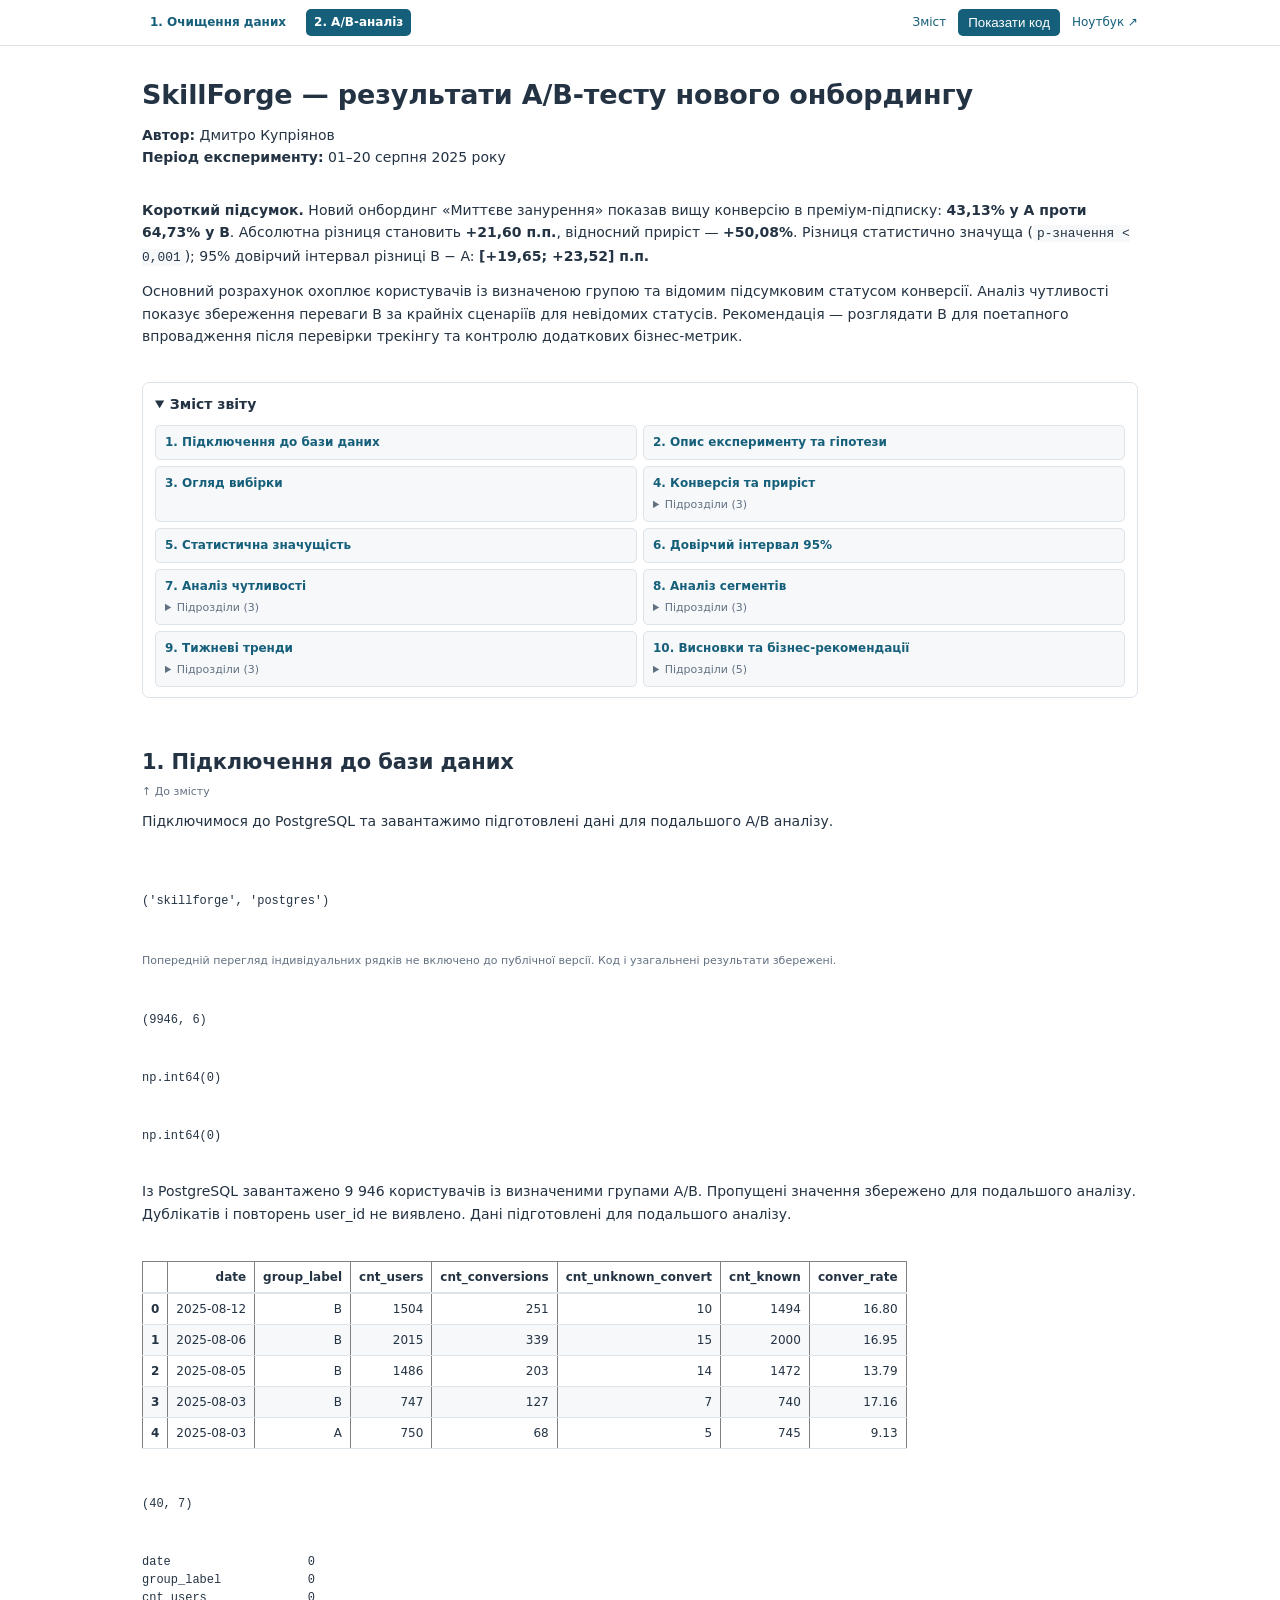
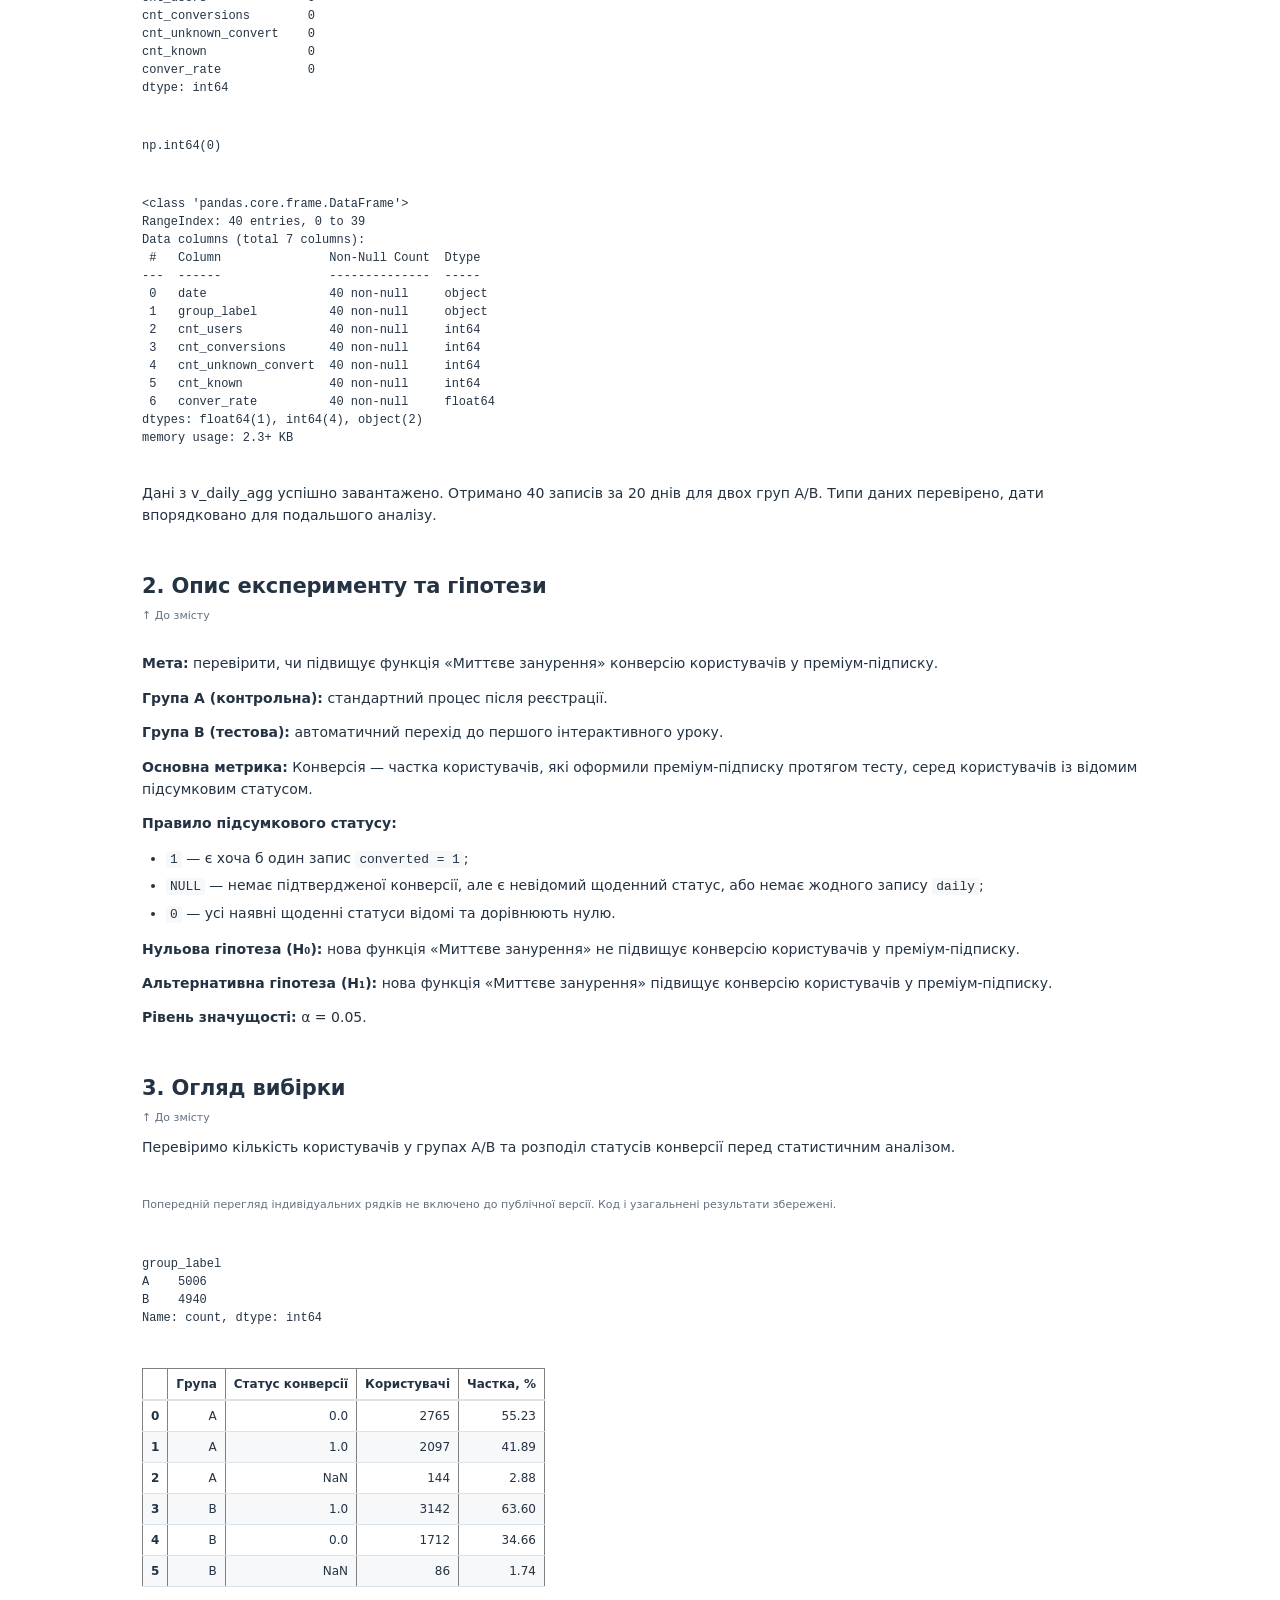
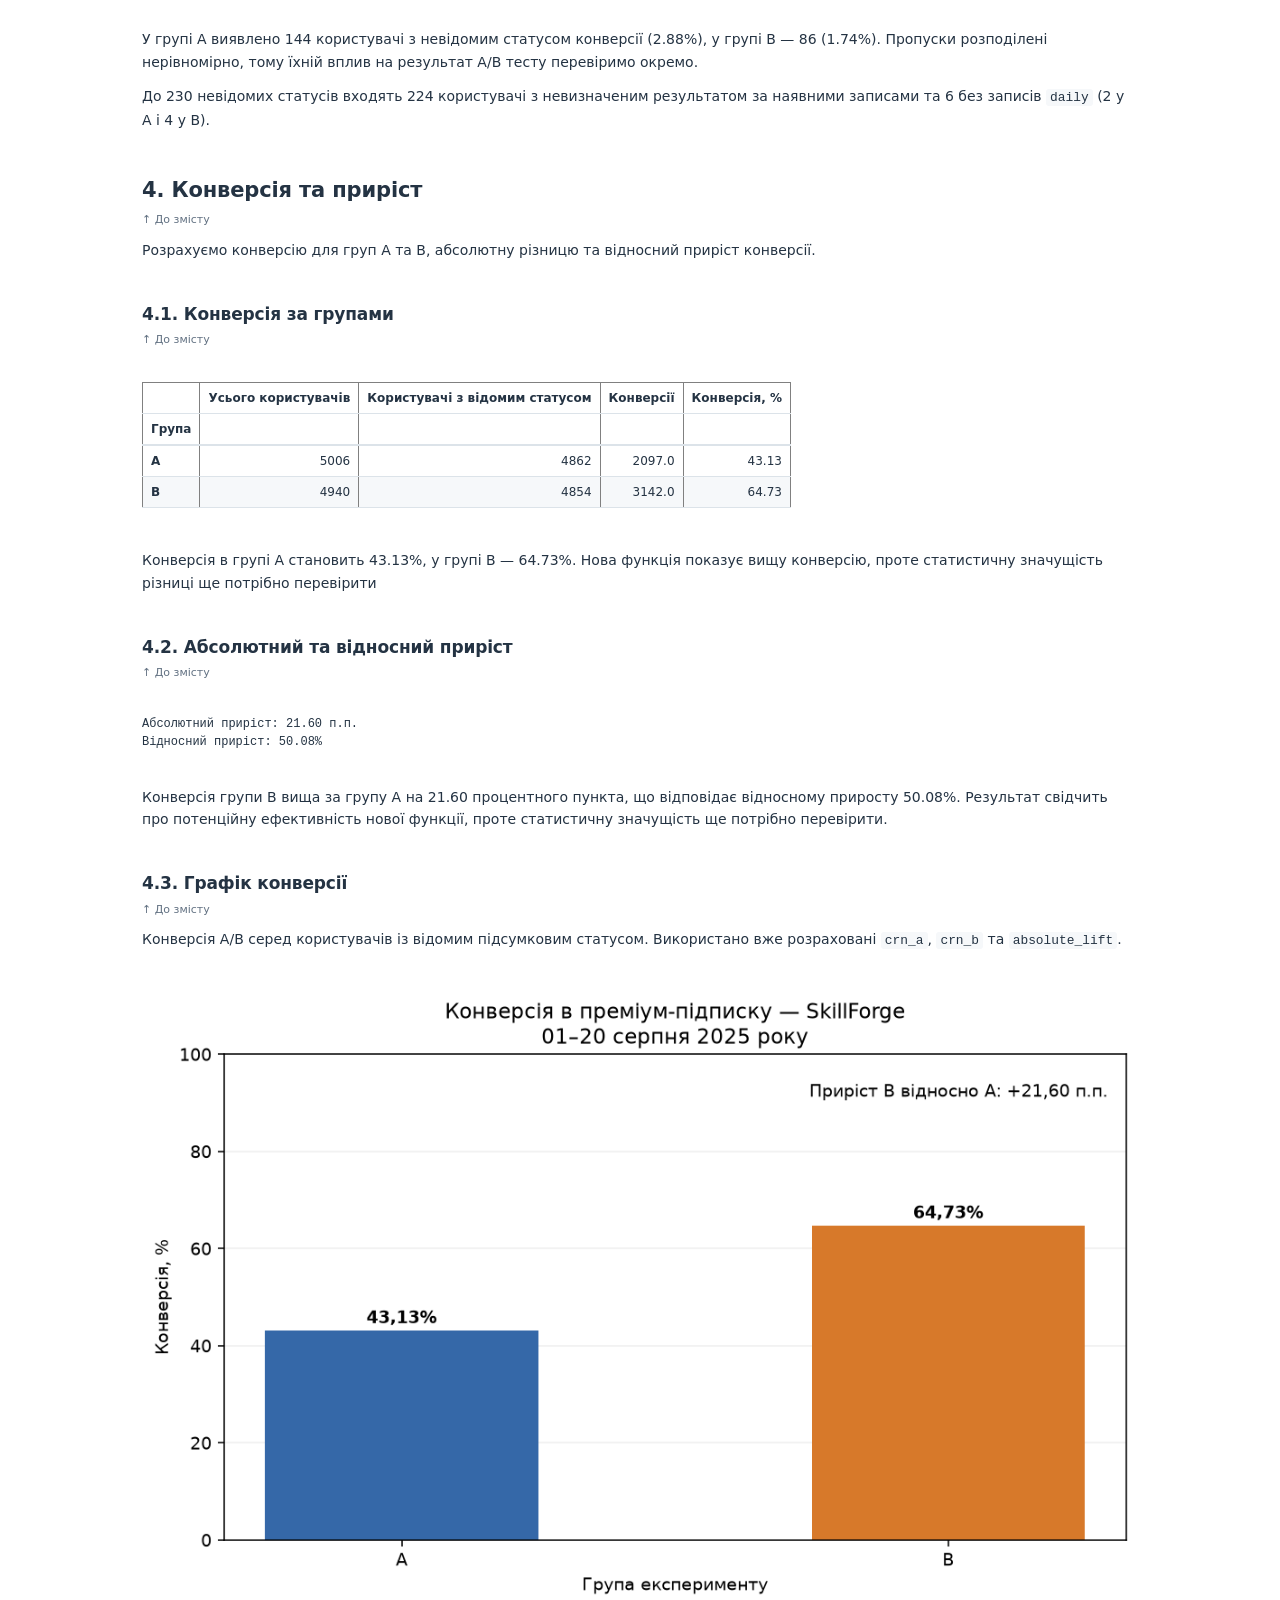
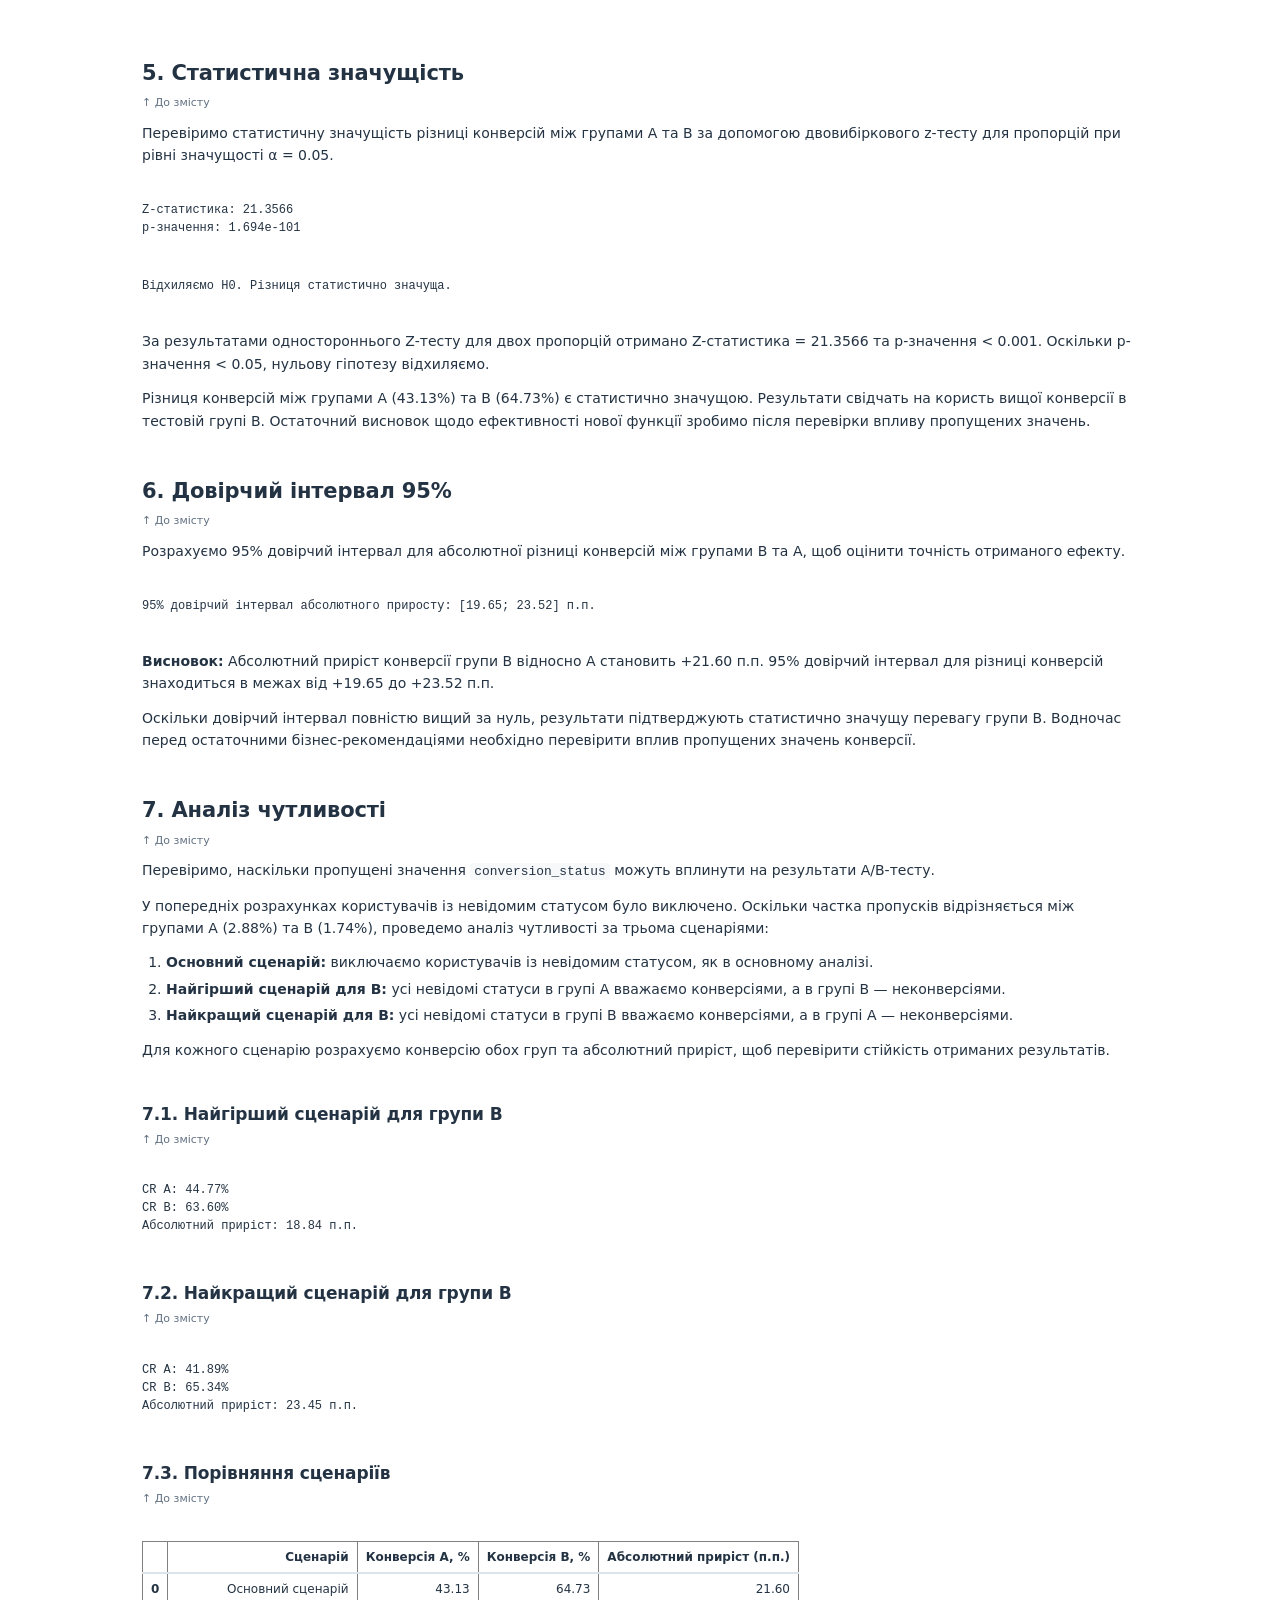
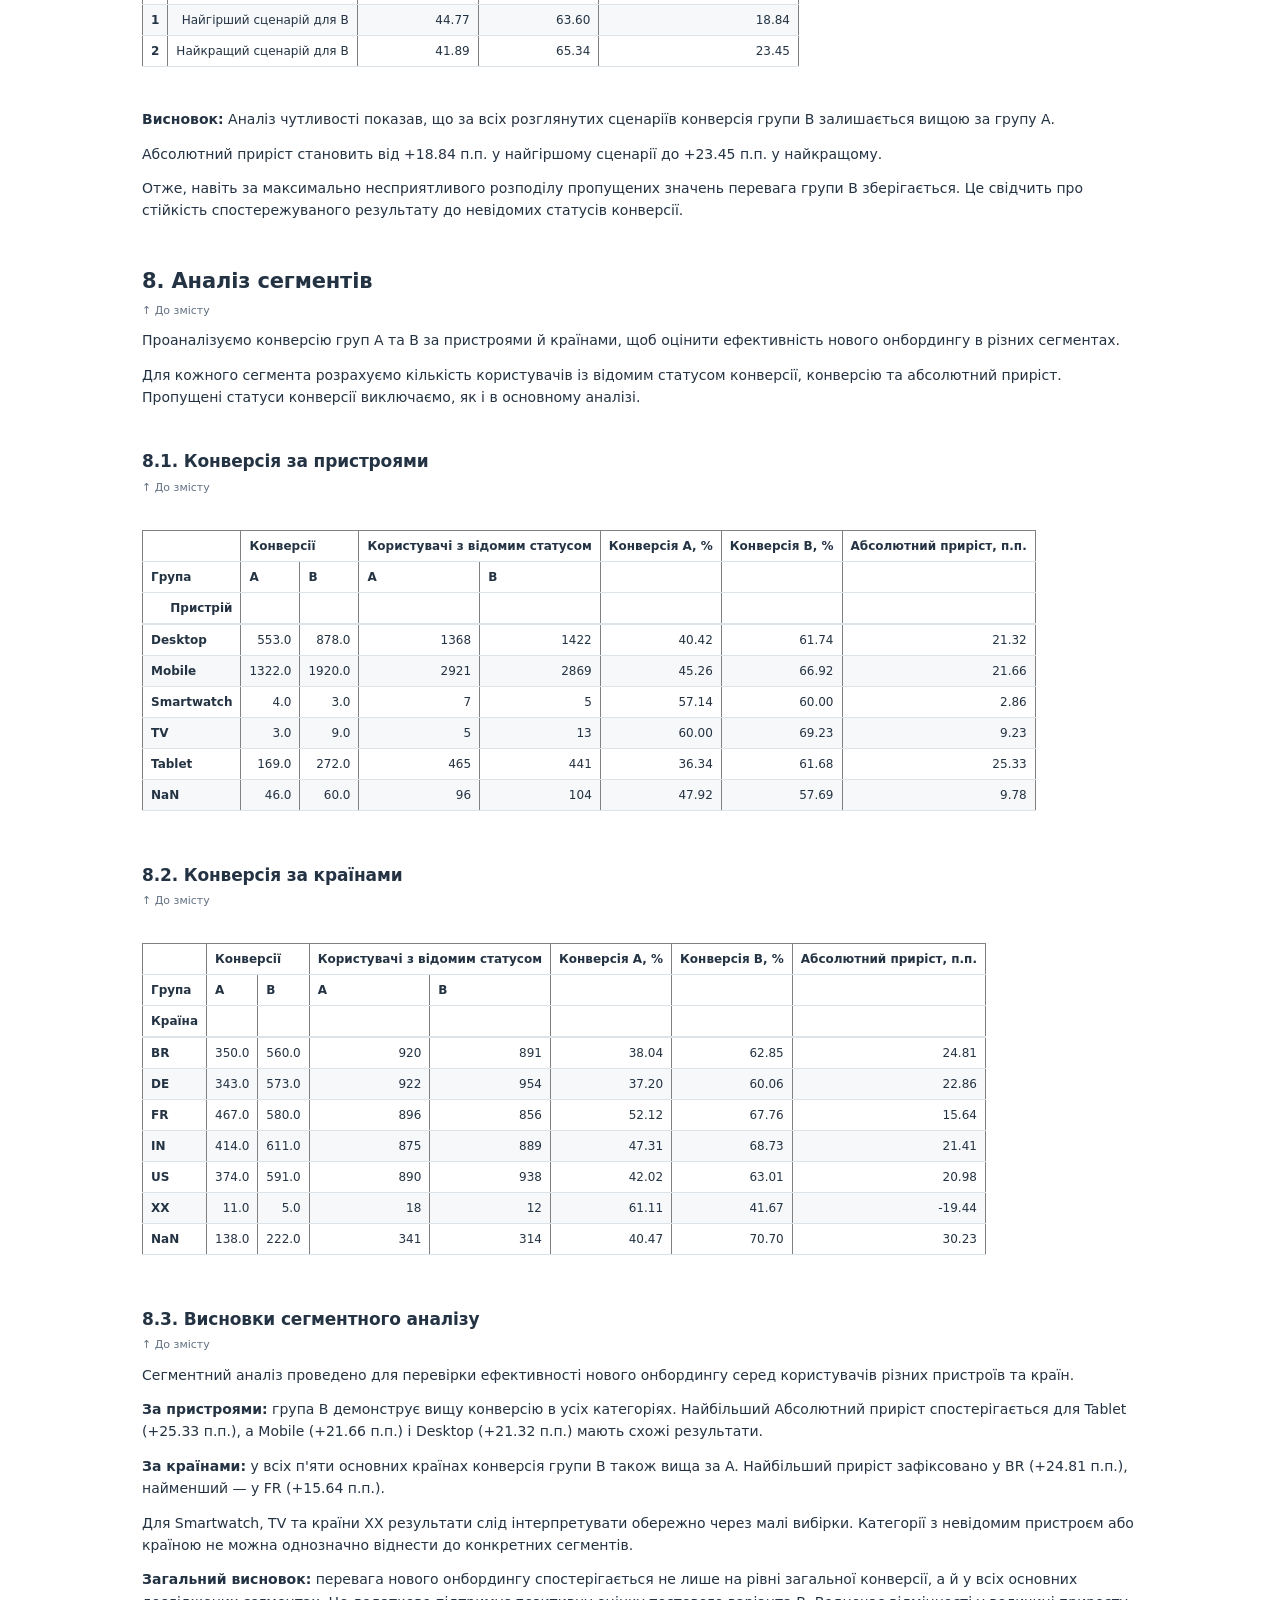
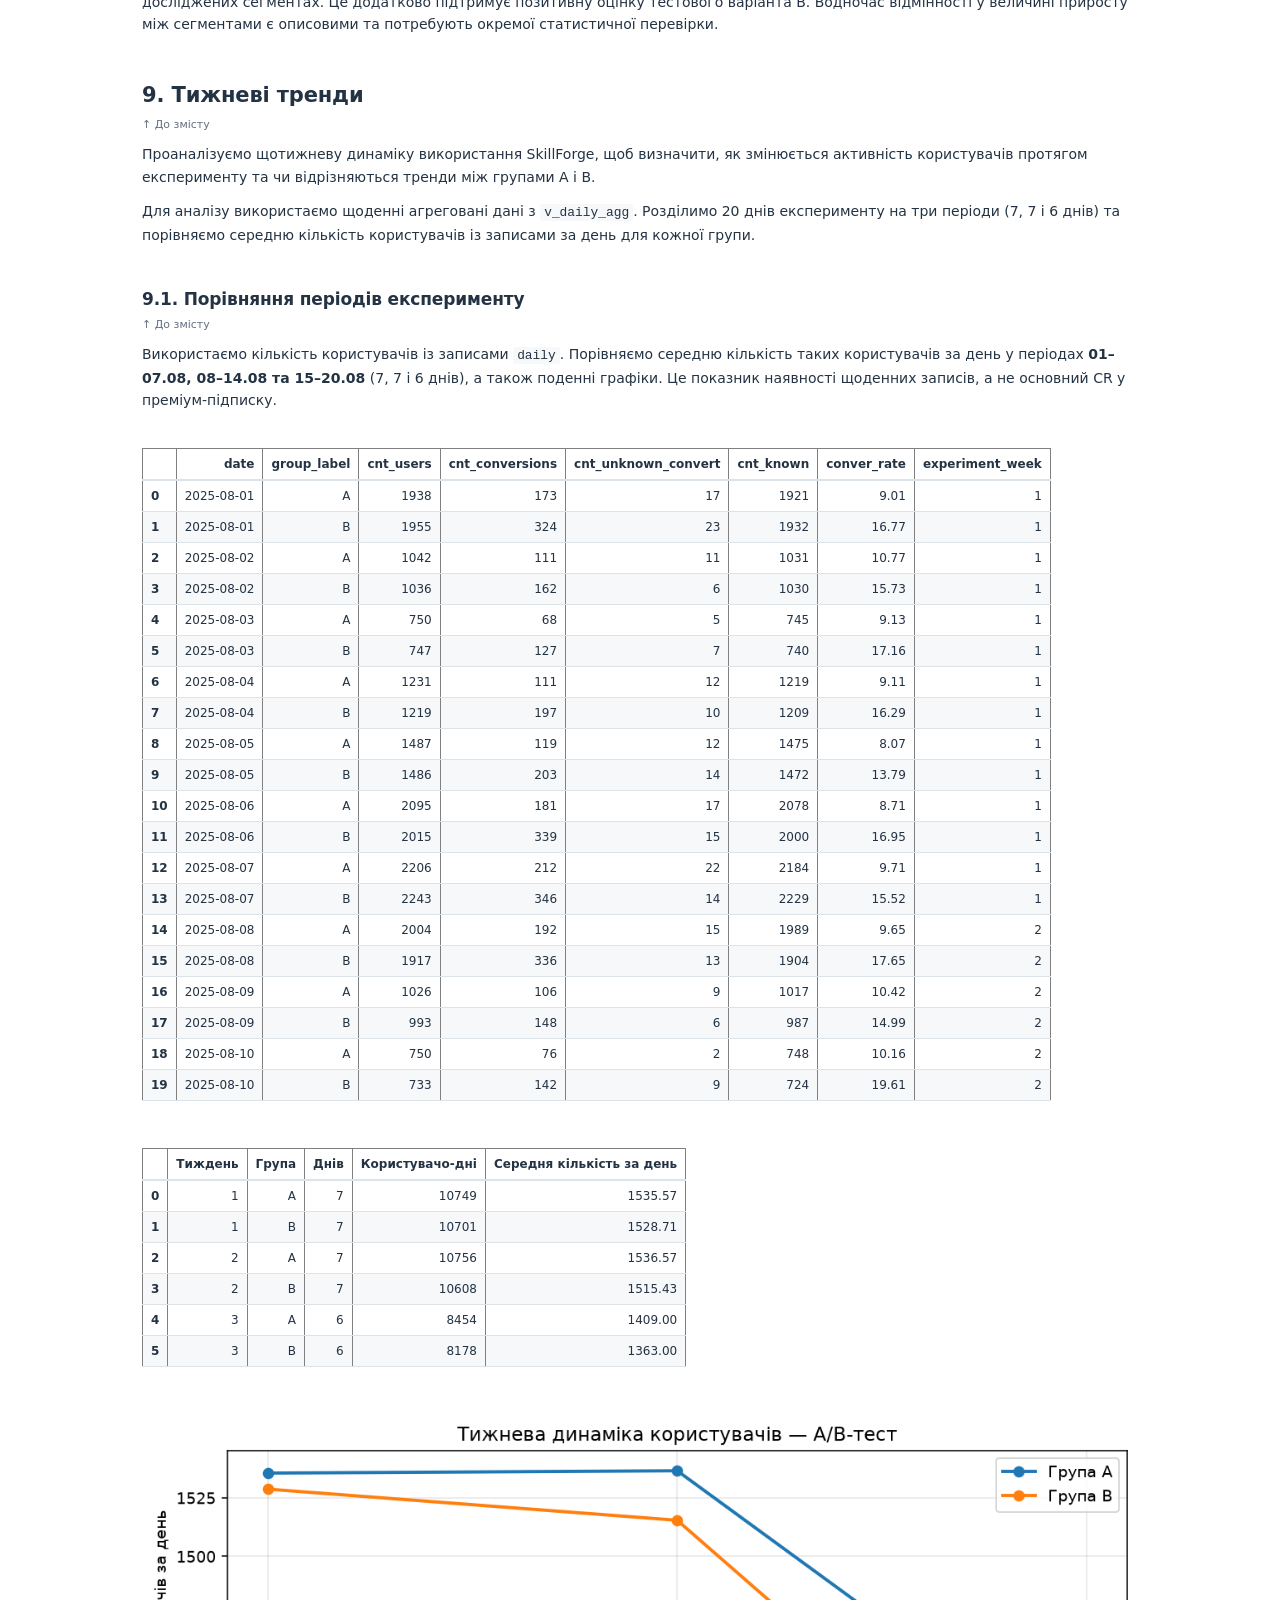
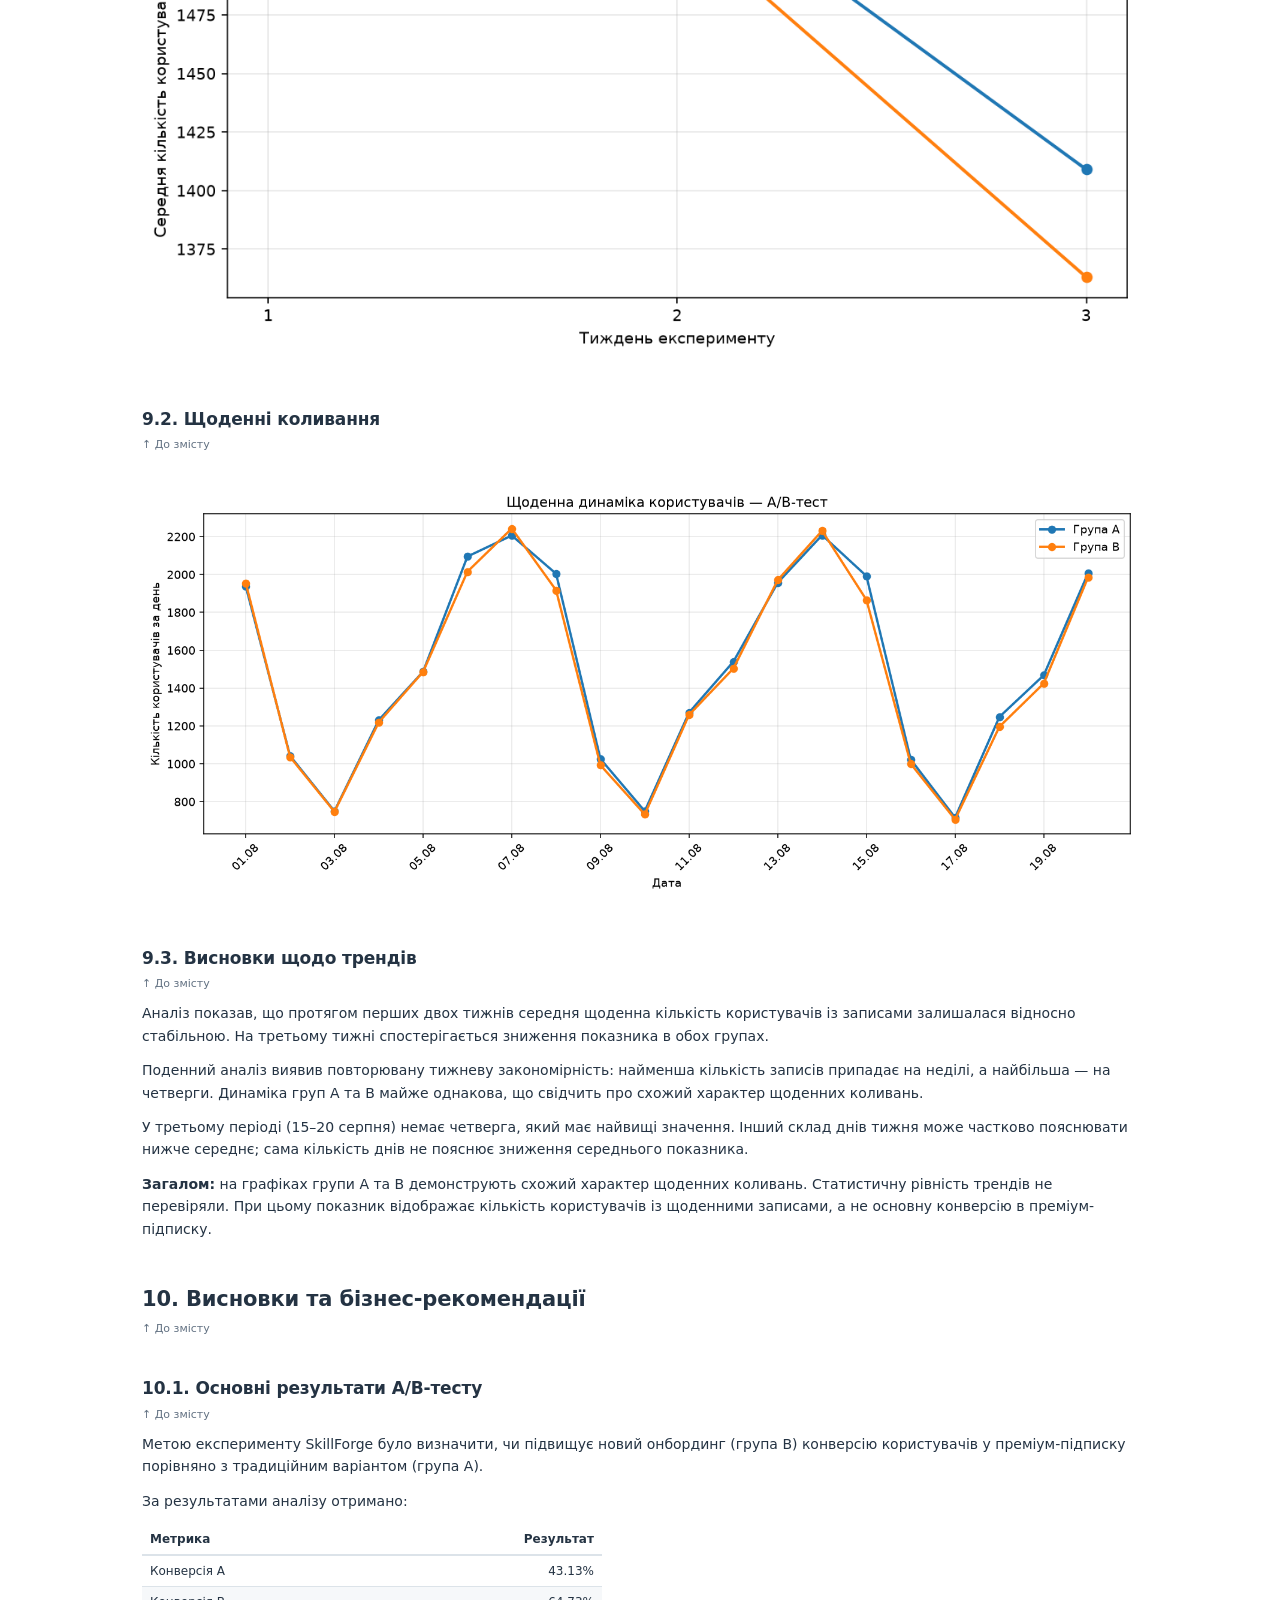
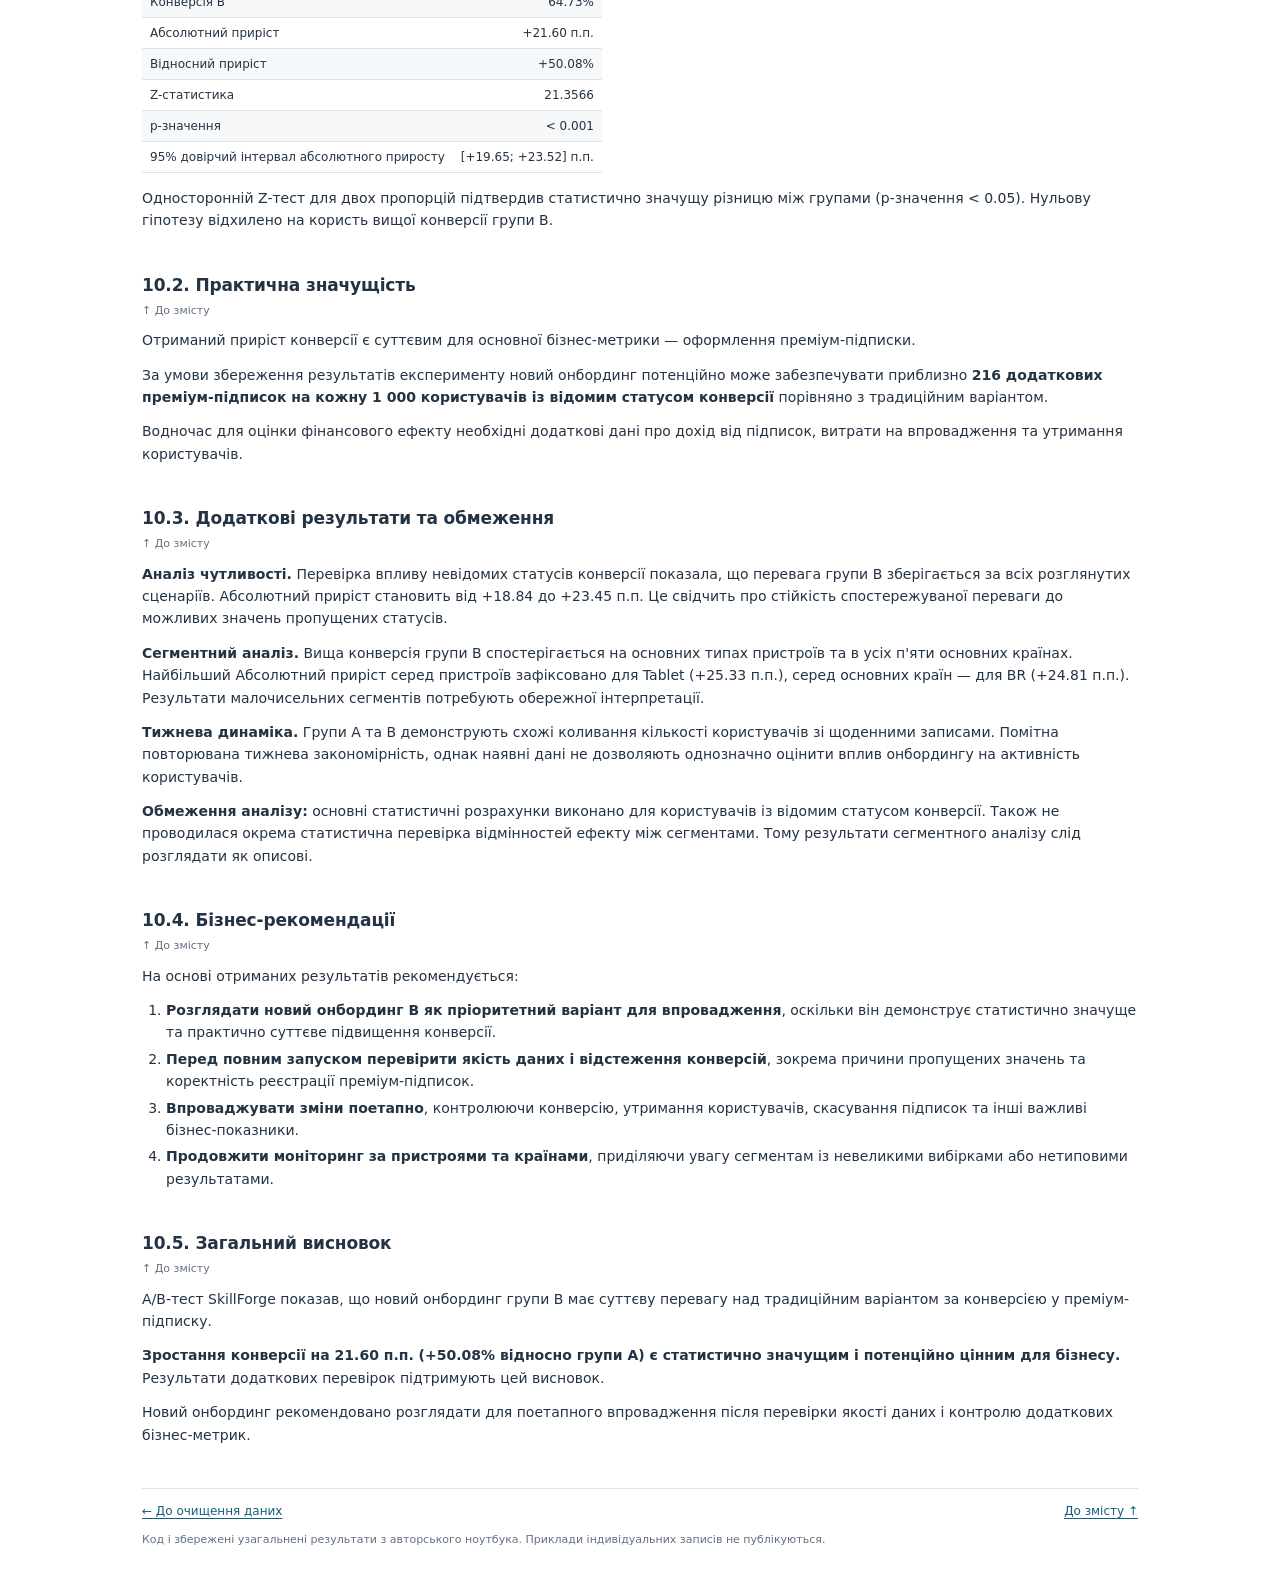
==== commit 29aeb942: "Publish compact HTML exports for both notebooks and link both sources" ====
--- a/index.html
+++ b/index.html
@@ -1,9762 +1,119 @@
-<!DOCTYPE html>
-
-<html lang="uk">
-<head><meta charset="utf-8"/>
-<meta content="width=device-width, initial-scale=1.0" name="viewport"/>
-<title>SkillForge — повний аналіз A/B-тесту | Дмитро Купріянов</title>
-<style type="text/css">
-    pre { line-height: 125%; }
-td.linenos .normal { color: inherit; background-color: transparent; padding-left: 5px; padding-right: 5px; }
-span.linenos { color: inherit; background-color: transparent; padding-left: 5px; padding-right: 5px; }
+<!doctype html><html lang="uk"><head><meta charset="utf-8"><meta name="viewport" content="width=device-width,initial-scale=1"><meta name="description" content="SkillForge — результати A/B-тесту нового онбордингу ¶. HTML-версія авторського ноутбука зі змістом та переходами між етапами."><title>SkillForge — результати A/B-тесту нового онбордингу ¶ · Дмитро Купріянов</title><style>pre { line-height: 125%; }
+td.linenos .normal { color: #666666; background-color: transparent; padding-left: 5px; padding-right: 5px; }
+span.linenos { color: #666666; background-color: transparent; padding-left: 5px; padding-right: 5px; }
 td.linenos .special { color: #000000; background-color: #ffffc0; padding-left: 5px; padding-right: 5px; }
 span.linenos.special { color: #000000; background-color: #ffffc0; padding-left: 5px; padding-right: 5px; }
-.highlight .hll { background-color: var(--jp-cell-editor-active-background) }
-.highlight { background: var(--jp-cell-editor-background); color: var(--jp-mirror-editor-variable-color) }
-.highlight .c { color: var(--jp-mirror-editor-comment-color); font-style: italic } /* Comment */
-.highlight .err { color: var(--jp-mirror-editor-error-color) } /* Error */
-.highlight .k { color: var(--jp-mirror-editor-keyword-color); font-weight: bold } /* Keyword */
-.highlight .o { color: var(--jp-mirror-editor-operator-color); font-weight: bold } /* Operator */
-.highlight .p { color: var(--jp-mirror-editor-punctuation-color) } /* Punctuation */
-.highlight .ch { color: var(--jp-mirror-editor-comment-color); font-style: italic } /* Comment.Hashbang */
-.highlight .cm { color: var(--jp-mirror-editor-comment-color); font-style: italic } /* Comment.Multiline */
-.highlight .cp { color: var(--jp-mirror-editor-comment-color); font-style: italic } /* Comment.Preproc */
-.highlight .cpf { color: var(--jp-mirror-editor-comment-color); font-style: italic } /* Comment.PreprocFile */
-.highlight .c1 { color: var(--jp-mirror-editor-comment-color); font-style: italic } /* Comment.Single */
-.highlight .cs { color: var(--jp-mirror-editor-comment-color); font-style: italic } /* Comment.Special */
-.highlight .kc { color: var(--jp-mirror-editor-keyword-color); font-weight: bold } /* Keyword.Constant */
-.highlight .kd { color: var(--jp-mirror-editor-keyword-color); font-weight: bold } /* Keyword.Declaration */
-.highlight .kn { color: var(--jp-mirror-editor-keyword-color); font-weight: bold } /* Keyword.Namespace */
-.highlight .kp { color: var(--jp-mirror-editor-keyword-color); font-weight: bold } /* Keyword.Pseudo */
-.highlight .kr { color: var(--jp-mirror-editor-keyword-color); font-weight: bold } /* Keyword.Reserved */
-.highlight .kt { color: var(--jp-mirror-editor-keyword-color); font-weight: bold } /* Keyword.Type */
-.highlight .m { color: var(--jp-mirror-editor-number-color) } /* Literal.Number */
-.highlight .s { color: var(--jp-mirror-editor-string-color) } /* Literal.String */
-.highlight .ow { color: var(--jp-mirror-editor-operator-color); font-weight: bold } /* Operator.Word */
-.highlight .pm { color: var(--jp-mirror-editor-punctuation-color) } /* Punctuation.Marker */
-.highlight .w { color: var(--jp-mirror-editor-variable-color) } /* Text.Whitespace */
-.highlight .mb { color: var(--jp-mirror-editor-number-color) } /* Literal.Number.Bin */
-.highlight .mf { color: var(--jp-mirror-editor-number-color) } /* Literal.Number.Float */
-.highlight .mh { color: var(--jp-mirror-editor-number-color) } /* Literal.Number.Hex */
-.highlight .mi { color: var(--jp-mirror-editor-number-color) } /* Literal.Number.Integer */
-.highlight .mo { color: var(--jp-mirror-editor-number-color) } /* Literal.Number.Oct */
-.highlight .sa { color: var(--jp-mirror-editor-string-color) } /* Literal.String.Affix */
-.highlight .sb { color: var(--jp-mirror-editor-string-color) } /* Literal.String.Backtick */
-.highlight .sc { color: var(--jp-mirror-editor-string-color) } /* Literal.String.Char */
-.highlight .dl { color: var(--jp-mirror-editor-string-color) } /* Literal.String.Delimiter */
-.highlight .sd { color: var(--jp-mirror-editor-string-color) } /* Literal.String.Doc */
-.highlight .s2 { color: var(--jp-mirror-editor-string-color) } /* Literal.String.Double */
-.highlight .se { color: var(--jp-mirror-editor-string-color) } /* Literal.String.Escape */
-.highlight .sh { color: var(--jp-mirror-editor-string-color) } /* Literal.String.Heredoc */
-.highlight .si { color: var(--jp-mirror-editor-string-color) } /* Literal.String.Interpol */
-.highlight .sx { color: var(--jp-mirror-editor-string-color) } /* Literal.String.Other */
-.highlight .sr { color: var(--jp-mirror-editor-string-color) } /* Literal.String.Regex */
-.highlight .s1 { color: var(--jp-mirror-editor-string-color) } /* Literal.String.Single */
-.highlight .ss { color: var(--jp-mirror-editor-string-color) } /* Literal.String.Symbol */
-.highlight .il { color: var(--jp-mirror-editor-number-color) } /* Literal.Number.Integer.Long */
-  </style>
-<style type="text/css">
-/*-----------------------------------------------------------------------------
-| Copyright (c) Jupyter Development Team.
-| Distributed under the terms of the Modified BSD License.
-|----------------------------------------------------------------------------*/
-
-/*
- * Mozilla scrollbar styling
- */
-
-/* use standard opaque scrollbars for most nodes */
-[data-jp-theme-scrollbars='true'] {
-  scrollbar-color: rgb(var(--jp-scrollbar-thumb-color))
-    var(--jp-scrollbar-background-color);
-}
-
-/* for code nodes, use a transparent style of scrollbar. These selectors
- * will match lower in the tree, and so will override the above */
-[data-jp-theme-scrollbars='true'] .CodeMirror-hscrollbar,
-[data-jp-theme-scrollbars='true'] .CodeMirror-vscrollbar {
-  scrollbar-color: rgba(var(--jp-scrollbar-thumb-color), 0.5) transparent;
-}
-
-/* tiny scrollbar */
-
-.jp-scrollbar-tiny {
-  scrollbar-color: rgba(var(--jp-scrollbar-thumb-color), 0.5) transparent;
-  scrollbar-width: thin;
-}
-
-/* tiny scrollbar */
-
-.jp-scrollbar-tiny::-webkit-scrollbar,
-.jp-scrollbar-tiny::-webkit-scrollbar-corner {
-  background-color: transparent;
-  height: 4px;
-  width: 4px;
-}
-
-.jp-scrollbar-tiny::-webkit-scrollbar-thumb {
-  background: rgba(var(--jp-scrollbar-thumb-color), 0.5);
-}
-
-.jp-scrollbar-tiny::-webkit-scrollbar-track:horizontal {
-  border-left: 0 solid transparent;
-  border-right: 0 solid transparent;
-}
-
-.jp-scrollbar-tiny::-webkit-scrollbar-track:vertical {
-  border-top: 0 solid transparent;
-  border-bottom: 0 solid transparent;
-}
-
-/*
- * Lumino
- */
-
-.lm-ScrollBar[data-orientation='horizontal'] {
-  min-height: 16px;
-  max-height: 16px;
-  min-width: 45px;
-  border-top: 1px solid #a0a0a0;
-}
-
-.lm-ScrollBar[data-orientation='vertical'] {
-  min-width: 16px;
-  max-width: 16px;
-  min-height: 45px;
-  border-left: 1px solid #a0a0a0;
-}
-
-.lm-ScrollBar-button {
-  background-color: #f0f0f0;
-  background-position: center center;
-  min-height: 15px;
-  max-height: 15px;
-  min-width: 15px;
-  max-width: 15px;
-}
-
-.lm-ScrollBar-button:hover {
-  background-color: #dadada;
-}
-
-.lm-ScrollBar-button.lm-mod-active {
-  background-color: #cdcdcd;
-}
-
-.lm-ScrollBar-track {
-  background: #f0f0f0;
-}
-
-.lm-ScrollBar-thumb {
-  background: #cdcdcd;
-}
-
-.lm-ScrollBar-thumb:hover {
-  background: #bababa;
-}
-
-.lm-ScrollBar-thumb.lm-mod-active {
-  background: #a0a0a0;
-}
-
-.lm-ScrollBar[data-orientation='horizontal'] .lm-ScrollBar-thumb {
-  height: 100%;
-  min-width: 15px;
-  border-left: 1px solid #a0a0a0;
-  border-right: 1px solid #a0a0a0;
-}
-
-.lm-ScrollBar[data-orientation='vertical'] .lm-ScrollBar-thumb {
-  width: 100%;
-  min-height: 15px;
-  border-top: 1px solid #a0a0a0;
-  border-bottom: 1px solid #a0a0a0;
-}
-
-.lm-ScrollBar[data-orientation='horizontal']
-  .lm-ScrollBar-button[data-action='decrement'] {
-  background-image: var(--jp-icon-caret-left);
-  background-size: 17px;
-}
-
-.lm-ScrollBar[data-orientation='horizontal']
-  .lm-ScrollBar-button[data-action='increment'] {
-  background-image: var(--jp-icon-caret-right);
-  background-size: 17px;
-}
-
-.lm-ScrollBar[data-orientation='vertical']
-  .lm-ScrollBar-button[data-action='decrement'] {
-  background-image: var(--jp-icon-caret-up);
-  background-size: 17px;
-}
-
-.lm-ScrollBar[data-orientation='vertical']
-  .lm-ScrollBar-button[data-action='increment'] {
-  background-image: var(--jp-icon-caret-down);
-  background-size: 17px;
-}
-
-/*
- * Copyright (c) Jupyter Development Team.
- * Distributed under the terms of the Modified BSD License.
- */
-
-/*-----------------------------------------------------------------------------
-| Copyright (c) Jupyter Development Team.
-| Copyright (c) 2014-2017, PhosphorJS Contributors
-|
-| Distributed under the terms of the BSD 3-Clause License.
-|
-| The full license is in the file LICENSE, distributed with this software.
-|----------------------------------------------------------------------------*/
-
-.lm-Widget {
-  box-sizing: border-box;
-  position: relative;
-  overflow: hidden;
-}
-
-.lm-Widget.lm-mod-hidden {
-  display: none !important;
-}
-
-/*
- * Copyright (c) Jupyter Development Team.
- * Distributed under the terms of the Modified BSD License.
- */
-
-.lm-AccordionPanel[data-orientation='horizontal'] > .lm-AccordionPanel-title {
-  /* Title is rotated for horizontal accordion panel using CSS */
-  display: block;
-  transform-origin: top left;
-  transform: rotate(-90deg) translate(-100%);
-}
-
-/*
- * Copyright (c) Jupyter Development Team.
- * Distributed under the terms of the Modified BSD License.
- */
-
-/*-----------------------------------------------------------------------------
-| Copyright (c) Jupyter Development Team.
-| Copyright (c) 2014-2017, PhosphorJS Contributors
-|
-| Distributed under the terms of the BSD 3-Clause License.
-|
-| The full license is in the file LICENSE, distributed with this software.
-|----------------------------------------------------------------------------*/
-
-.lm-CommandPalette {
-  display: flex;
-  flex-direction: column;
-  -webkit-user-select: none;
-  -moz-user-select: none;
-  -ms-user-select: none;
-  user-select: none;
-}
-
-.lm-CommandPalette-search {
-  flex: 0 0 auto;
-}
-
-.lm-CommandPalette-content {
-  flex: 1 1 auto;
-  margin: 0;
-  padding: 0;
-  min-height: 0;
-  overflow: auto;
-  list-style-type: none;
-}
-
-.lm-CommandPalette-header {
-  overflow: hidden;
-  white-space: nowrap;
-  text-overflow: ellipsis;
-}
-
-.lm-CommandPalette-item {
-  display: flex;
-  flex-direction: row;
-}
-
-.lm-CommandPalette-itemIcon {
-  flex: 0 0 auto;
-}
-
-.lm-CommandPalette-itemContent {
-  flex: 1 1 auto;
-  overflow: hidden;
-}
-
-.lm-CommandPalette-itemShortcut {
-  flex: 0 0 auto;
-}
-
-.lm-CommandPalette-itemLabel {
-  overflow: hidden;
-  white-space: nowrap;
-  text-overflow: ellipsis;
-}
-
-.lm-close-icon {
-  border: 1px solid transparent;
-  background-color: transparent;
-  position: absolute;
-  z-index: 1;
-  right: 3%;
-  top: 0;
-  bottom: 0;
-  margin: auto;
-  padding: 7px 0;
-  display: none;
-  vertical-align: middle;
-  outline: 0;
-  cursor: pointer;
-}
-.lm-close-icon:after {
-  content: 'X';
-  display: block;
-  width: 15px;
-  height: 15px;
-  text-align: center;
-  color: #000;
-  font-weight: normal;
-  font-size: 12px;
-  cursor: pointer;
-}
-
-/*
- * Copyright (c) Jupyter Development Team.
- * Distributed under the terms of the Modified BSD License.
- */
-
-/*-----------------------------------------------------------------------------
-| Copyright (c) Jupyter Development Team.
-| Copyright (c) 2014-2017, PhosphorJS Contributors
-|
-| Distributed under the terms of the BSD 3-Clause License.
-|
-| The full license is in the file LICENSE, distributed with this software.
-|----------------------------------------------------------------------------*/
-
-.lm-DockPanel {
-  z-index: 0;
-}
-
-.lm-DockPanel-widget {
-  z-index: 0;
-}
-
-.lm-DockPanel-tabBar {
-  z-index: 1;
-}
-
-.lm-DockPanel-handle {
-  z-index: 2;
-}
-
-.lm-DockPanel-handle.lm-mod-hidden {
-  display: none !important;
-}
-
-.lm-DockPanel-handle:after {
-  position: absolute;
-  top: 0;
-  left: 0;
-  width: 100%;
-  height: 100%;
-  content: '';
-}
-
-.lm-DockPanel-handle[data-orientation='horizontal'] {
-  cursor: ew-resize;
-}
-
-.lm-DockPanel-handle[data-orientation='vertical'] {
-  cursor: ns-resize;
-}
-
-.lm-DockPanel-handle[data-orientation='horizontal']:after {
-  left: 50%;
-  min-width: 8px;
-  transform: translateX(-50%);
-}
-
-.lm-DockPanel-handle[data-orientation='vertical']:after {
-  top: 50%;
-  min-height: 8px;
-  transform: translateY(-50%);
-}
-
-.lm-DockPanel-overlay {
-  z-index: 3;
-  box-sizing: border-box;
-  pointer-events: none;
-}
-
-.lm-DockPanel-overlay.lm-mod-hidden {
-  display: none !important;
-}
-
-/*
- * Copyright (c) Jupyter Development Team.
- * Distributed under the terms of the Modified BSD License.
- */
-
-/*-----------------------------------------------------------------------------
-| Copyright (c) Jupyter Development Team.
-| Copyright (c) 2014-2017, PhosphorJS Contributors
-|
-| Distributed under the terms of the BSD 3-Clause License.
-|
-| The full license is in the file LICENSE, distributed with this software.
-|----------------------------------------------------------------------------*/
-
-.lm-Menu {
-  z-index: 10000;
-  position: absolute;
-  white-space: nowrap;
-  overflow-x: hidden;
-  overflow-y: auto;
-  outline: none;
-  -webkit-user-select: none;
-  -moz-user-select: none;
-  -ms-user-select: none;
-  user-select: none;
-}
-
-.lm-Menu-content {
-  margin: 0;
-  padding: 0;
-  display: table;
-  list-style-type: none;
-}
-
-.lm-Menu-item {
-  display: table-row;
-}
-
-.lm-Menu-item.lm-mod-hidden,
-.lm-Menu-item.lm-mod-collapsed {
-  display: none !important;
-}
-
-.lm-Menu-itemIcon,
-.lm-Menu-itemSubmenuIcon {
-  display: table-cell;
-  text-align: center;
-}
-
-.lm-Menu-itemLabel {
-  display: table-cell;
-  text-align: left;
-}
-
-.lm-Menu-itemShortcut {
-  display: table-cell;
-  text-align: right;
-}
-
-/*
- * Copyright (c) Jupyter Development Team.
- * Distributed under the terms of the Modified BSD License.
- */
-
-/*-----------------------------------------------------------------------------
-| Copyright (c) Jupyter Development Team.
-| Copyright (c) 2014-2017, PhosphorJS Contributors
-|
-| Distributed under the terms of the BSD 3-Clause License.
-|
-| The full license is in the file LICENSE, distributed with this software.
-|----------------------------------------------------------------------------*/
-
-.lm-MenuBar {
-  outline: none;
-  -webkit-user-select: none;
-  -moz-user-select: none;
-  -ms-user-select: none;
-  user-select: none;
-}
-
-.lm-MenuBar-content {
-  margin: 0;
-  padding: 0;
-  display: flex;
-  flex-direction: row;
-  list-style-type: none;
-}
-
-.lm-MenuBar-item {
-  box-sizing: border-box;
-}
-
-.lm-MenuBar-itemIcon,
-.lm-MenuBar-itemLabel {
-  display: inline-block;
-}
-
-/*
- * Copyright (c) Jupyter Development Team.
- * Distributed under the terms of the Modified BSD License.
- */
-
-/*-----------------------------------------------------------------------------
-| Copyright (c) Jupyter Development Team.
-| Copyright (c) 2014-2017, PhosphorJS Contributors
-|
-| Distributed under the terms of the BSD 3-Clause License.
-|
-| The full license is in the file LICENSE, distributed with this software.
-|----------------------------------------------------------------------------*/
-
-.lm-ScrollBar {
-  display: flex;
-  -webkit-user-select: none;
-  -moz-user-select: none;
-  -ms-user-select: none;
-  user-select: none;
-}
-
-.lm-ScrollBar[data-orientation='horizontal'] {
-  flex-direction: row;
-}
-
-.lm-ScrollBar[data-orientation='vertical'] {
-  flex-direction: column;
-}
-
-.lm-ScrollBar-button {
-  box-sizing: border-box;
-  flex: 0 0 auto;
-}
-
-.lm-ScrollBar-track {
-  box-sizing: border-box;
-  position: relative;
-  overflow: hidden;
-  flex: 1 1 auto;
-}
-
-.lm-ScrollBar-thumb {
-  box-sizing: border-box;
-  position: absolute;
-}
-
-/*
- * Copyright (c) Jupyter Development Team.
- * Distributed under the terms of the Modified BSD License.
- */
-
-/*-----------------------------------------------------------------------------
-| Copyright (c) Jupyter Development Team.
-| Copyright (c) 2014-2017, PhosphorJS Contributors
-|
-| Distributed under the terms of the BSD 3-Clause License.
-|
-| The full license is in the file LICENSE, distributed with this software.
-|----------------------------------------------------------------------------*/
-
-.lm-SplitPanel-child {
-  z-index: 0;
-}
-
-.lm-SplitPanel-handle {
-  z-index: 1;
-}
-
-.lm-SplitPanel-handle.lm-mod-hidden {
-  display: none !important;
-}
-
-.lm-SplitPanel-handle:after {
-  position: absolute;
-  top: 0;
-  left: 0;
-  width: 100%;
-  height: 100%;
-  content: '';
-}
-
-.lm-SplitPanel[data-orientation='horizontal'] > .lm-SplitPanel-handle {
-  cursor: ew-resize;
-}
-
-.lm-SplitPanel[data-orientation='vertical'] > .lm-SplitPanel-handle {
-  cursor: ns-resize;
-}
-
-.lm-SplitPanel[data-orientation='horizontal'] > .lm-SplitPanel-handle:after {
-  left: 50%;
-  min-width: 8px;
-  transform: translateX(-50%);
-}
-
-.lm-SplitPanel[data-orientation='vertical'] > .lm-SplitPanel-handle:after {
-  top: 50%;
-  min-height: 8px;
-  transform: translateY(-50%);
-}
-
-/*
- * Copyright (c) Jupyter Development Team.
- * Distributed under the terms of the Modified BSD License.
- */
-
-/*-----------------------------------------------------------------------------
-| Copyright (c) Jupyter Development Team.
-| Copyright (c) 2014-2017, PhosphorJS Contributors
-|
-| Distributed under the terms of the BSD 3-Clause License.
-|
-| The full license is in the file LICENSE, distributed with this software.
-|----------------------------------------------------------------------------*/
-
-.lm-TabBar {
-  display: flex;
-  -webkit-user-select: none;
-  -moz-user-select: none;
-  -ms-user-select: none;
-  user-select: none;
-}
-
-.lm-TabBar[data-orientation='horizontal'] {
-  flex-direction: row;
-  align-items: flex-end;
-}
-
-.lm-TabBar[data-orientation='vertical'] {
-  flex-direction: column;
-  align-items: flex-end;
-}
-
-.lm-TabBar-content {
-  margin: 0;
-  padding: 0;
-  display: flex;
-  flex: 1 1 auto;
-  list-style-type: none;
-}
-
-.lm-TabBar[data-orientation='horizontal'] > .lm-TabBar-content {
-  flex-direction: row;
-}
-
-.lm-TabBar[data-orientation='vertical'] > .lm-TabBar-content {
-  flex-direction: column;
-}
-
-.lm-TabBar-tab {
-  display: flex;
-  flex-direction: row;
-  box-sizing: border-box;
-  overflow: hidden;
-  touch-action: none; /* Disable native Drag/Drop */
-}
-
-.lm-TabBar-tabIcon,
-.lm-TabBar-tabCloseIcon {
-  flex: 0 0 auto;
-}
-
-.lm-TabBar-tabLabel {
-  flex: 1 1 auto;
-  overflow: hidden;
-  white-space: nowrap;
-}
-
-.lm-TabBar-tabInput {
-  user-select: all;
-  width: 100%;
-  box-sizing: border-box;
-}
-
-.lm-TabBar-tab.lm-mod-hidden {
-  display: none !important;
-}
-
-.lm-TabBar-addButton.lm-mod-hidden {
-  display: none !important;
-}
-
-.lm-TabBar.lm-mod-dragging .lm-TabBar-tab {
-  position: relative;
-}
-
-.lm-TabBar.lm-mod-dragging[data-orientation='horizontal'] .lm-TabBar-tab {
-  left: 0;
-  transition: left 150ms ease;
-}
-
-.lm-TabBar.lm-mod-dragging[data-orientation='vertical'] .lm-TabBar-tab {
-  top: 0;
-  transition: top 150ms ease;
-}
-
-.lm-TabBar.lm-mod-dragging .lm-TabBar-tab.lm-mod-dragging {
-  transition: none;
-}
-
-.lm-TabBar-tabLabel .lm-TabBar-tabInput {
-  user-select: all;
-  width: 100%;
-  box-sizing: border-box;
-  background: inherit;
-}
-
-/*
- * Copyright (c) Jupyter Development Team.
- * Distributed under the terms of the Modified BSD License.
- */
-
-/*-----------------------------------------------------------------------------
-| Copyright (c) Jupyter Development Team.
-| Copyright (c) 2014-2017, PhosphorJS Contributors
-|
-| Distributed under the terms of the BSD 3-Clause License.
-|
-| The full license is in the file LICENSE, distributed with this software.
-|----------------------------------------------------------------------------*/
-
-.lm-TabPanel-tabBar {
-  z-index: 1;
-}
-
-.lm-TabPanel-stackedPanel {
-  z-index: 0;
-}
-
-/*
- * Copyright (c) Jupyter Development Team.
- * Distributed under the terms of the Modified BSD License.
- */
-
-/*-----------------------------------------------------------------------------
-| Copyright (c) Jupyter Development Team.
-| Copyright (c) 2014-2017, PhosphorJS Contributors
-|
-| Distributed under the terms of the BSD 3-Clause License.
-|
-| The full license is in the file LICENSE, distributed with this software.
-|----------------------------------------------------------------------------*/
-
-/*-----------------------------------------------------------------------------
-| Copyright (c) Jupyter Development Team.
-| Distributed under the terms of the Modified BSD License.
-|----------------------------------------------------------------------------*/
-
-.jp-Collapse {
-  display: flex;
-  flex-direction: column;
-  align-items: stretch;
-}
-
-.jp-Collapse-header {
-  padding: 1px 12px;
-  background-color: var(--jp-layout-color1);
-  border-bottom: solid var(--jp-border-width) var(--jp-border-color2);
-  color: var(--jp-ui-font-color1);
-  cursor: pointer;
-  display: flex;
-  align-items: center;
-  font-size: var(--jp-ui-font-size0);
-  font-weight: 600;
-  text-transform: uppercase;
-  user-select: none;
-}
-
-.jp-Collapser-icon {
-  height: 16px;
-}
-
-.jp-Collapse-header-collapsed .jp-Collapser-icon {
-  transform: rotate(-90deg);
-  margin: auto 0;
-}
-
-.jp-Collapser-title {
-  line-height: 25px;
-}
-
-.jp-Collapse-contents {
-  padding: 0 12px;
-  background-color: var(--jp-layout-color1);
-  color: var(--jp-ui-font-color1);
-  overflow: auto;
-}
-
-/*-----------------------------------------------------------------------------
-| Copyright (c) Jupyter Development Team.
-| Distributed under the terms of the Modified BSD License.
-|----------------------------------------------------------------------------*/
-
-/* This file was auto-generated by ensureUiComponents() in @jupyterlab/buildutils */
-
-/**
- * (DEPRECATED) Support for consuming icons as CSS background images
- */
-
-/* Icons urls */
-
-:root {
-  --jp-icon-add-above: url([data-uri]);
-  --jp-icon-add-below: url([data-uri]);
-  --jp-icon-add: url([data-uri]);
-  --jp-icon-bell: url([data-uri]);
-  --jp-icon-bug-dot: url([data-uri]);
-  --jp-icon-bug: url([data-uri]);
-  --jp-icon-build: url([data-uri]);
-  --jp-icon-caret-down-empty-thin: url([data-uri]);
-  --jp-icon-caret-down-empty: url([data-uri]);
-  --jp-icon-caret-down: url([data-uri]);
-  --jp-icon-caret-left: url([data-uri]);
-  --jp-icon-caret-right: url([data-uri]);
-  --jp-icon-caret-up-empty-thin: url([data-uri]);
-  --jp-icon-caret-up: url([data-uri]);
-  --jp-icon-case-sensitive: url([data-uri]);
-  --jp-icon-check: url([data-uri]);
-  --jp-icon-circle-empty: url([data-uri]);
-  --jp-icon-circle: url([data-uri]);
-  --jp-icon-clear: url([data-uri]);
-  --jp-icon-close: url([data-uri]);
-  --jp-icon-code-check: url([data-uri]);
-  --jp-icon-code: url([data-uri]);
-  --jp-icon-collapse-all: url([data-uri]);
-  --jp-icon-console: url([data-uri]);
-  --jp-icon-copy: url([data-uri]);
-  --jp-icon-copyright: url([data-uri]);
-  --jp-icon-cut: url([data-uri]);
-  --jp-icon-delete: url([data-uri]);
-  --jp-icon-download: url([data-uri]);
-  --jp-icon-duplicate: url([data-uri]);
-  --jp-icon-edit: url([data-uri]);
-  --jp-icon-ellipses: url([data-uri]);
-  --jp-icon-error: url([data-uri]);
-  --jp-icon-expand-all: url([data-uri]);
-  --jp-icon-extension: url([data-uri]);
-  --jp-icon-fast-forward: url([data-uri]);
-  --jp-icon-file-upload: url([data-uri]);
-  --jp-icon-file: url([data-uri]);
-  --jp-icon-filter-dot: url([data-uri]);
-  --jp-icon-filter-list: url([data-uri]);
-  --jp-icon-filter: url([data-uri]);
-  --jp-icon-folder-favorite: url([data-uri]);
-  --jp-icon-folder: url([data-uri]);
-  --jp-icon-home: url([data-uri]);
-  --jp-icon-html5: url([data-uri]);
-  --jp-icon-image: url([data-uri]);
-  --jp-icon-info: url([data-uri]);
-  --jp-icon-inspector: url([data-uri]);
-  --jp-icon-json: url([data-uri]);
-  --jp-icon-julia: url([data-uri]);
-  --jp-icon-jupyter-favicon: url([data-uri]);
-  --jp-icon-jupyter: url([data-uri]);
-  --jp-icon-jupyterlab-wordmark: url([data-uri]);
-  --jp-icon-kernel: url([data-uri]);
-  --jp-icon-keyboard: url([data-uri]);
-  --jp-icon-launch: url([data-uri]);
-  --jp-icon-launcher: url([data-uri]);
-  --jp-icon-line-form: url([data-uri]);
-  --jp-icon-link: url([data-uri]);
-  --jp-icon-list: url([data-uri]);
-  --jp-icon-markdown: url([data-uri]);
-  --jp-icon-move-down: url([data-uri]);
-  --jp-icon-move-up: url([data-uri]);
-  --jp-icon-new-folder: url([data-uri]);
-  --jp-icon-not-trusted: url([data-uri]);
-  --jp-icon-notebook: url([data-uri]);
-  --jp-icon-numbering: url([data-uri]);
-  --jp-icon-offline-bolt: url([data-uri]);
-  --jp-icon-palette: url([data-uri]);
-  --jp-icon-paste: url([data-uri]);
-  --jp-icon-pdf: url([data-uri]);
-  --jp-icon-python: url([data-uri]);
-  --jp-icon-r-kernel: url([data-uri]);
-  --jp-icon-react: url([data-uri]);
-  --jp-icon-redo: url([data-uri]);
-  --jp-icon-refresh: url([data-uri]);
-  --jp-icon-regex: url([data-uri]);
-  --jp-icon-run: url([data-uri]);
-  --jp-icon-running: url([data-uri]);
-  --jp-icon-save: url([data-uri]);
-  --jp-icon-search: url([data-uri]);
-  --jp-icon-settings: url([data-uri]);
-  --jp-icon-share: url([data-uri]);
-  --jp-icon-spreadsheet: url([data-uri]);
-  --jp-icon-stop: url([data-uri]);
-  --jp-icon-tab: url([data-uri]);
-  --jp-icon-table-rows: url([data-uri]);
-  --jp-icon-tag: url([data-uri]);
-  --jp-icon-terminal: url([data-uri]);
-  --jp-icon-text-editor: url([data-uri]);
-  --jp-icon-toc: url([data-uri]);
-  --jp-icon-tree-view: url([data-uri]);
-  --jp-icon-trusted: url([data-uri]);
-  --jp-icon-undo: url([data-uri]);
-  --jp-icon-user: url([data-uri]);
-  --jp-icon-users: url([data-uri]);
-  --jp-icon-vega: url([data-uri]);
-  --jp-icon-word: url([data-uri]);
-  --jp-icon-yaml: url([data-uri]);
-}
-
-/* Icon CSS class declarations */
-
-.jp-AddAboveIcon {
-  background-image: var(--jp-icon-add-above);
-}
-
-.jp-AddBelowIcon {
-  background-image: var(--jp-icon-add-below);
-}
-
-.jp-AddIcon {
-  background-image: var(--jp-icon-add);
-}
-
-.jp-BellIcon {
-  background-image: var(--jp-icon-bell);
-}
-
-.jp-BugDotIcon {
-  background-image: var(--jp-icon-bug-dot);
-}
-
-.jp-BugIcon {
-  background-image: var(--jp-icon-bug);
-}
-
-.jp-BuildIcon {
-  background-image: var(--jp-icon-build);
-}
-
-.jp-CaretDownEmptyIcon {
-  background-image: var(--jp-icon-caret-down-empty);
-}
-
-.jp-CaretDownEmptyThinIcon {
-  background-image: var(--jp-icon-caret-down-empty-thin);
-}
-
-.jp-CaretDownIcon {
-  background-image: var(--jp-icon-caret-down);
-}
-
-.jp-CaretLeftIcon {
-  background-image: var(--jp-icon-caret-left);
-}
-
-.jp-CaretRightIcon {
-  background-image: var(--jp-icon-caret-right);
-}
-
-.jp-CaretUpEmptyThinIcon {
-  background-image: var(--jp-icon-caret-up-empty-thin);
-}
-
-.jp-CaretUpIcon {
-  background-image: var(--jp-icon-caret-up);
-}
-
-.jp-CaseSensitiveIcon {
-  background-image: var(--jp-icon-case-sensitive);
-}
-
-.jp-CheckIcon {
-  background-image: var(--jp-icon-check);
-}
-
-.jp-CircleEmptyIcon {
-  background-image: var(--jp-icon-circle-empty);
-}
-
-.jp-CircleIcon {
-  background-image: var(--jp-icon-circle);
-}
-
-.jp-ClearIcon {
-  background-image: var(--jp-icon-clear);
-}
-
-.jp-CloseIcon {
-  background-image: var(--jp-icon-close);
-}
-
-.jp-CodeCheckIcon {
-  background-image: var(--jp-icon-code-check);
-}
-
-.jp-CodeIcon {
-  background-image: var(--jp-icon-code);
-}
-
-.jp-CollapseAllIcon {
-  background-image: var(--jp-icon-collapse-all);
-}
-
-.jp-ConsoleIcon {
-  background-image: var(--jp-icon-console);
-}
-
-.jp-CopyIcon {
-  background-image: var(--jp-icon-copy);
-}
-
-.jp-CopyrightIcon {
-  background-image: var(--jp-icon-copyright);
-}
-
-.jp-CutIcon {
-  background-image: var(--jp-icon-cut);
-}
-
-.jp-DeleteIcon {
-  background-image: var(--jp-icon-delete);
-}
-
-.jp-DownloadIcon {
-  background-image: var(--jp-icon-download);
-}
-
-.jp-DuplicateIcon {
-  background-image: var(--jp-icon-duplicate);
-}
-
-.jp-EditIcon {
-  background-image: var(--jp-icon-edit);
-}
-
-.jp-EllipsesIcon {
-  background-image: var(--jp-icon-ellipses);
-}
-
-.jp-ErrorIcon {
-  background-image: var(--jp-icon-error);
-}
-
-.jp-ExpandAllIcon {
-  background-image: var(--jp-icon-expand-all);
-}
-
-.jp-ExtensionIcon {
-  background-image: var(--jp-icon-extension);
-}
-
-.jp-FastForwardIcon {
-  background-image: var(--jp-icon-fast-forward);
-}
-
-.jp-FileIcon {
-  background-image: var(--jp-icon-file);
-}
-
-.jp-FileUploadIcon {
-  background-image: var(--jp-icon-file-upload);
-}
-
-.jp-FilterDotIcon {
-  background-image: var(--jp-icon-filter-dot);
-}
-
-.jp-FilterIcon {
-  background-image: var(--jp-icon-filter);
-}
-
-.jp-FilterListIcon {
-  background-image: var(--jp-icon-filter-list);
-}
-
-.jp-FolderFavoriteIcon {
-  background-image: var(--jp-icon-folder-favorite);
-}
-
-.jp-FolderIcon {
-  background-image: var(--jp-icon-folder);
-}
-
-.jp-HomeIcon {
-  background-image: var(--jp-icon-home);
-}
-
-.jp-Html5Icon {
-  background-image: var(--jp-icon-html5);
-}
-
-.jp-ImageIcon {
-  background-image: var(--jp-icon-image);
-}
-
-.jp-InfoIcon {
-  background-image: var(--jp-icon-info);
-}
-
-.jp-InspectorIcon {
-  background-image: var(--jp-icon-inspector);
-}
-
-.jp-JsonIcon {
-  background-image: var(--jp-icon-json);
-}
-
-.jp-JuliaIcon {
-  background-image: var(--jp-icon-julia);
-}
-
-.jp-JupyterFaviconIcon {
-  background-image: var(--jp-icon-jupyter-favicon);
-}
-
-.jp-JupyterIcon {
-  background-image: var(--jp-icon-jupyter);
-}
-
-.jp-JupyterlabWordmarkIcon {
-  background-image: var(--jp-icon-jupyterlab-wordmark);
-}
-
-.jp-KernelIcon {
-  background-image: var(--jp-icon-kernel);
-}
-
-.jp-KeyboardIcon {
-  background-image: var(--jp-icon-keyboard);
-}
-
-.jp-LaunchIcon {
-  background-image: var(--jp-icon-launch);
-}
-
-.jp-LauncherIcon {
-  background-image: var(--jp-icon-launcher);
-}
-
-.jp-LineFormIcon {
-  background-image: var(--jp-icon-line-form);
-}
-
-.jp-LinkIcon {
-  background-image: var(--jp-icon-link);
-}
-
-.jp-ListIcon {
-  background-image: var(--jp-icon-list);
-}
-
-.jp-MarkdownIcon {
-  background-image: var(--jp-icon-markdown);
-}
-
-.jp-MoveDownIcon {
-  background-image: var(--jp-icon-move-down);
-}
-
-.jp-MoveUpIcon {
-  background-image: var(--jp-icon-move-up);
-}
-
-.jp-NewFolderIcon {
-  background-image: var(--jp-icon-new-folder);
-}
-
-.jp-NotTrustedIcon {
-  background-image: var(--jp-icon-not-trusted);
-}
-
-.jp-NotebookIcon {
-  background-image: var(--jp-icon-notebook);
-}
-
-.jp-NumberingIcon {
-  background-image: var(--jp-icon-numbering);
-}
-
-.jp-OfflineBoltIcon {
-  background-image: var(--jp-icon-offline-bolt);
-}
-
-.jp-PaletteIcon {
-  background-image: var(--jp-icon-palette);
-}
-
-.jp-PasteIcon {
-  background-image: var(--jp-icon-paste);
-}
-
-.jp-PdfIcon {
-  background-image: var(--jp-icon-pdf);
-}
-
-.jp-PythonIcon {
-  background-image: var(--jp-icon-python);
-}
-
-.jp-RKernelIcon {
-  background-image: var(--jp-icon-r-kernel);
-}
-
-.jp-ReactIcon {
-  background-image: var(--jp-icon-react);
-}
-
-.jp-RedoIcon {
-  background-image: var(--jp-icon-redo);
-}
-
-.jp-RefreshIcon {
-  background-image: var(--jp-icon-refresh);
-}
-
-.jp-RegexIcon {
-  background-image: var(--jp-icon-regex);
-}
-
-.jp-RunIcon {
-  background-image: var(--jp-icon-run);
-}
-
-.jp-RunningIcon {
-  background-image: var(--jp-icon-running);
-}
-
-.jp-SaveIcon {
-  background-image: var(--jp-icon-save);
-}
-
-.jp-SearchIcon {
-  background-image: var(--jp-icon-search);
-}
-
-.jp-SettingsIcon {
-  background-image: var(--jp-icon-settings);
-}
-
-.jp-ShareIcon {
-  background-image: var(--jp-icon-share);
-}
-
-.jp-SpreadsheetIcon {
-  background-image: var(--jp-icon-spreadsheet);
-}
-
-.jp-StopIcon {
-  background-image: var(--jp-icon-stop);
-}
-
-.jp-TabIcon {
-  background-image: var(--jp-icon-tab);
-}
-
-.jp-TableRowsIcon {
-  background-image: var(--jp-icon-table-rows);
-}
-
-.jp-TagIcon {
-  background-image: var(--jp-icon-tag);
-}
-
-.jp-TerminalIcon {
-  background-image: var(--jp-icon-terminal);
-}
-
-.jp-TextEditorIcon {
-  background-image: var(--jp-icon-text-editor);
-}
-
-.jp-TocIcon {
-  background-image: var(--jp-icon-toc);
-}
-
-.jp-TreeViewIcon {
-  background-image: var(--jp-icon-tree-view);
-}
-
-.jp-TrustedIcon {
-  background-image: var(--jp-icon-trusted);
-}
-
-.jp-UndoIcon {
-  background-image: var(--jp-icon-undo);
-}
-
-.jp-UserIcon {
-  background-image: var(--jp-icon-user);
-}
-
-.jp-UsersIcon {
-  background-image: var(--jp-icon-users);
-}
-
-.jp-VegaIcon {
-  background-image: var(--jp-icon-vega);
-}
-
-.jp-WordIcon {
-  background-image: var(--jp-icon-word);
-}
-
-.jp-YamlIcon {
-  background-image: var(--jp-icon-yaml);
-}
-
-/*-----------------------------------------------------------------------------
-| Copyright (c) Jupyter Development Team.
-| Distributed under the terms of the Modified BSD License.
-|----------------------------------------------------------------------------*/
-
-/**
- * (DEPRECATED) Support for consuming icons as CSS background images
- */
-
-.jp-Icon,
-.jp-MaterialIcon {
-  background-position: center;
-  background-repeat: no-repeat;
-  background-size: 16px;
-  min-width: 16px;
-  min-height: 16px;
-}
-
-.jp-Icon-cover {
-  background-position: center;
-  background-repeat: no-repeat;
-  background-size: cover;
-}
-
-/**
- * (DEPRECATED) Support for specific CSS icon sizes
- */
-
-.jp-Icon-16 {
-  background-size: 16px;
-  min-width: 16px;
-  min-height: 16px;
-}
-
-.jp-Icon-18 {
-  background-size: 18px;
-  min-width: 18px;
-  min-height: 18px;
-}
-
-.jp-Icon-20 {
-  background-size: 20px;
-  min-width: 20px;
-  min-height: 20px;
-}
-
-/*-----------------------------------------------------------------------------
-| Copyright (c) Jupyter Development Team.
-| Distributed under the terms of the Modified BSD License.
-|----------------------------------------------------------------------------*/
-
-.lm-TabBar .lm-TabBar-addButton {
-  align-items: center;
-  display: flex;
-  padding: 4px;
-  padding-bottom: 5px;
-  margin-right: 1px;
-  background-color: var(--jp-layout-color2);
-}
-
-.lm-TabBar .lm-TabBar-addButton:hover {
-  background-color: var(--jp-layout-color1);
-}
-
-.lm-DockPanel-tabBar .lm-TabBar-tab {
-  width: var(--jp-private-horizontal-tab-width);
-}
-
-.lm-DockPanel-tabBar .lm-TabBar-content {
-  flex: unset;
-}
-
-.lm-DockPanel-tabBar[data-orientation='horizontal'] {
-  flex: 1 1 auto;
-}
-
-/*-----------------------------------------------------------------------------
-| Copyright (c) Jupyter Development Team.
-| Distributed under the terms of the Modified BSD License.
-|----------------------------------------------------------------------------*/
-
-/**
- * Support for icons as inline SVG HTMLElements
- */
-
-/* recolor the primary elements of an icon */
-.jp-icon0[fill] {
-  fill: var(--jp-inverse-layout-color0);
-}
-
-.jp-icon1[fill] {
-  fill: var(--jp-inverse-layout-color1);
-}
-
-.jp-icon2[fill] {
-  fill: var(--jp-inverse-layout-color2);
-}
-
-.jp-icon3[fill] {
-  fill: var(--jp-inverse-layout-color3);
-}
-
-.jp-icon4[fill] {
-  fill: var(--jp-inverse-layout-color4);
-}
-
-.jp-icon0[stroke] {
-  stroke: var(--jp-inverse-layout-color0);
-}
-
-.jp-icon1[stroke] {
-  stroke: var(--jp-inverse-layout-color1);
-}
-
-.jp-icon2[stroke] {
-  stroke: var(--jp-inverse-layout-color2);
-}
-
-.jp-icon3[stroke] {
-  stroke: var(--jp-inverse-layout-color3);
-}
-
-.jp-icon4[stroke] {
-  stroke: var(--jp-inverse-layout-color4);
-}
-
-/* recolor the accent elements of an icon */
-.jp-icon-accent0[fill] {
-  fill: var(--jp-layout-color0);
-}
-
-.jp-icon-accent1[fill] {
-  fill: var(--jp-layout-color1);
-}
-
-.jp-icon-accent2[fill] {
-  fill: var(--jp-layout-color2);
-}
-
-.jp-icon-accent3[fill] {
-  fill: var(--jp-layout-color3);
-}
-
-.jp-icon-accent4[fill] {
-  fill: var(--jp-layout-color4);
-}
-
-.jp-icon-accent0[stroke] {
-  stroke: var(--jp-layout-color0);
-}
-
-.jp-icon-accent1[stroke] {
-  stroke: var(--jp-layout-color1);
-}
-
-.jp-icon-accent2[stroke] {
-  stroke: var(--jp-layout-color2);
-}
-
-.jp-icon-accent3[stroke] {
-  stroke: var(--jp-layout-color3);
-}
-
-.jp-icon-accent4[stroke] {
-  stroke: var(--jp-layout-color4);
-}
-
-/* set the color of an icon to transparent */
-.jp-icon-none[fill] {
-  fill: none;
-}
-
-.jp-icon-none[stroke] {
-  stroke: none;
-}
-
-/* brand icon colors. Same for light and dark */
-.jp-icon-brand0[fill] {
-  fill: var(--jp-brand-color0);
-}
-
-.jp-icon-brand1[fill] {
-  fill: var(--jp-brand-color1);
-}
-
-.jp-icon-brand2[fill] {
-  fill: var(--jp-brand-color2);
-}
-
-.jp-icon-brand3[fill] {
-  fill: var(--jp-brand-color3);
-}
-
-.jp-icon-brand4[fill] {
-  fill: var(--jp-brand-color4);
-}
-
-.jp-icon-brand0[stroke] {
-  stroke: var(--jp-brand-color0);
-}
-
-.jp-icon-brand1[stroke] {
-  stroke: var(--jp-brand-color1);
-}
-
-.jp-icon-brand2[stroke] {
-  stroke: var(--jp-brand-color2);
-}
-
-.jp-icon-brand3[stroke] {
-  stroke: var(--jp-brand-color3);
-}
-
-.jp-icon-brand4[stroke] {
-  stroke: var(--jp-brand-color4);
-}
-
-/* warn icon colors. Same for light and dark */
-.jp-icon-warn0[fill] {
-  fill: var(--jp-warn-color0);
-}
-
-.jp-icon-warn1[fill] {
-  fill: var(--jp-warn-color1);
-}
-
-.jp-icon-warn2[fill] {
-  fill: var(--jp-warn-color2);
-}
-
-.jp-icon-warn3[fill] {
-  fill: var(--jp-warn-color3);
-}
-
-.jp-icon-warn0[stroke] {
-  stroke: var(--jp-warn-color0);
-}
-
-.jp-icon-warn1[stroke] {
-  stroke: var(--jp-warn-color1);
-}
-
-.jp-icon-warn2[stroke] {
-  stroke: var(--jp-warn-color2);
-}
-
-.jp-icon-warn3[stroke] {
-  stroke: var(--jp-warn-color3);
-}
-
-/* icon colors that contrast well with each other and most backgrounds */
-.jp-icon-contrast0[fill] {
-  fill: var(--jp-icon-contrast-color0);
-}
-
-.jp-icon-contrast1[fill] {
-  fill: var(--jp-icon-contrast-color1);
-}
-
-.jp-icon-contrast2[fill] {
-  fill: var(--jp-icon-contrast-color2);
-}
-
-.jp-icon-contrast3[fill] {
-  fill: var(--jp-icon-contrast-color3);
-}
-
-.jp-icon-contrast0[stroke] {
-  stroke: var(--jp-icon-contrast-color0);
-}
-
-.jp-icon-contrast1[stroke] {
-  stroke: var(--jp-icon-contrast-color1);
-}
-
-.jp-icon-contrast2[stroke] {
-  stroke: var(--jp-icon-contrast-color2);
-}
-
-.jp-icon-contrast3[stroke] {
-  stroke: var(--jp-icon-contrast-color3);
-}
-
-.jp-icon-dot[fill] {
-  fill: var(--jp-warn-color0);
-}
-
-.jp-jupyter-icon-color[fill] {
-  fill: var(--jp-jupyter-icon-color, var(--jp-warn-color0));
-}
-
-.jp-notebook-icon-color[fill] {
-  fill: var(--jp-notebook-icon-color, var(--jp-warn-color0));
-}
-
-.jp-json-icon-color[fill] {
-  fill: var(--jp-json-icon-color, var(--jp-warn-color1));
-}
-
-.jp-console-icon-color[fill] {
-  fill: var(--jp-console-icon-color, white);
-}
-
-.jp-console-icon-background-color[fill] {
-  fill: var(--jp-console-icon-background-color, var(--jp-brand-color1));
-}
-
-.jp-terminal-icon-color[fill] {
-  fill: var(--jp-terminal-icon-color, var(--jp-layout-color2));
-}
-
-.jp-terminal-icon-background-color[fill] {
-  fill: var(
-    --jp-terminal-icon-background-color,
-    var(--jp-inverse-layout-color2)
-  );
-}
-
-.jp-text-editor-icon-color[fill] {
-  fill: var(--jp-text-editor-icon-color, var(--jp-inverse-layout-color3));
-}
-
-.jp-inspector-icon-color[fill] {
-  fill: var(--jp-inspector-icon-color, var(--jp-inverse-layout-color3));
-}
-
-/* CSS for icons in selected filebrowser listing items */
-.jp-DirListing-item.jp-mod-selected .jp-icon-selectable[fill] {
-  fill: #fff;
-}
-
-.jp-DirListing-item.jp-mod-selected .jp-icon-selectable-inverse[fill] {
-  fill: var(--jp-brand-color1);
-}
-
-/* stylelint-disable selector-max-class, selector-max-compound-selectors */
-
-/**
-* TODO: come up with non css-hack solution for showing the busy icon on top
-*  of the close icon
-* CSS for complex behavior of close icon of tabs in the main area tabbar
-*/
-.lm-DockPanel-tabBar
-  .lm-TabBar-tab.lm-mod-closable.jp-mod-dirty
-  > .lm-TabBar-tabCloseIcon
-  > :not(:hover)
-  > .jp-icon3[fill] {
-  fill: none;
-}
-
-.lm-DockPanel-tabBar
-  .lm-TabBar-tab.lm-mod-closable.jp-mod-dirty
-  > .lm-TabBar-tabCloseIcon
-  > :not(:hover)
-  > .jp-icon-busy[fill] {
-  fill: var(--jp-inverse-layout-color3);
-}
-
-/* stylelint-enable selector-max-class, selector-max-compound-selectors */
-
-/* CSS for icons in status bar */
-#jp-main-statusbar .jp-mod-selected .jp-icon-selectable[fill] {
-  fill: #fff;
-}
-
-#jp-main-statusbar .jp-mod-selected .jp-icon-selectable-inverse[fill] {
-  fill: var(--jp-brand-color1);
-}
-
-/* special handling for splash icon CSS. While the theme CSS reloads during
-   splash, the splash icon can loose theming. To prevent that, we set a
-   default for its color variable */
-:root {
-  --jp-warn-color0: var(--md-orange-700);
-}
-
-/* not sure what to do with this one, used in filebrowser listing */
-.jp-DragIcon {
-  margin-right: 4px;
-}
-
-/*-----------------------------------------------------------------------------
-| Copyright (c) Jupyter Development Team.
-| Distributed under the terms of the Modified BSD License.
-|----------------------------------------------------------------------------*/
-
-/**
- * Support for alt colors for icons as inline SVG HTMLElements
- */
-
-/* alt recolor the primary elements of an icon */
-.jp-icon-alt .jp-icon0[fill] {
-  fill: var(--jp-layout-color0);
-}
-
-.jp-icon-alt .jp-icon1[fill] {
-  fill: var(--jp-layout-color1);
-}
-
-.jp-icon-alt .jp-icon2[fill] {
-  fill: var(--jp-layout-color2);
-}
-
-.jp-icon-alt .jp-icon3[fill] {
-  fill: var(--jp-layout-color3);
-}
-
-.jp-icon-alt .jp-icon4[fill] {
-  fill: var(--jp-layout-color4);
-}
-
-.jp-icon-alt .jp-icon0[stroke] {
-  stroke: var(--jp-layout-color0);
-}
-
-.jp-icon-alt .jp-icon1[stroke] {
-  stroke: var(--jp-layout-color1);
-}
-
-.jp-icon-alt .jp-icon2[stroke] {
-  stroke: var(--jp-layout-color2);
-}
-
-.jp-icon-alt .jp-icon3[stroke] {
-  stroke: var(--jp-layout-color3);
-}
-
-.jp-icon-alt .jp-icon4[stroke] {
-  stroke: var(--jp-layout-color4);
-}
-
-/* alt recolor the accent elements of an icon */
-.jp-icon-alt .jp-icon-accent0[fill] {
-  fill: var(--jp-inverse-layout-color0);
-}
-
-.jp-icon-alt .jp-icon-accent1[fill] {
-  fill: var(--jp-inverse-layout-color1);
-}
-
-.jp-icon-alt .jp-icon-accent2[fill] {
-  fill: var(--jp-inverse-layout-color2);
-}
-
-.jp-icon-alt .jp-icon-accent3[fill] {
-  fill: var(--jp-inverse-layout-color3);
-}
-
-.jp-icon-alt .jp-icon-accent4[fill] {
-  fill: var(--jp-inverse-layout-color4);
-}
-
-.jp-icon-alt .jp-icon-accent0[stroke] {
-  stroke: var(--jp-inverse-layout-color0);
-}
-
-.jp-icon-alt .jp-icon-accent1[stroke] {
-  stroke: var(--jp-inverse-layout-color1);
-}
-
-.jp-icon-alt .jp-icon-accent2[stroke] {
-  stroke: var(--jp-inverse-layout-color2);
-}
-
-.jp-icon-alt .jp-icon-accent3[stroke] {
-  stroke: var(--jp-inverse-layout-color3);
-}
-
-.jp-icon-alt .jp-icon-accent4[stroke] {
-  stroke: var(--jp-inverse-layout-color4);
-}
-
-/*-----------------------------------------------------------------------------
-| Copyright (c) Jupyter Development Team.
-| Distributed under the terms of the Modified BSD License.
-|----------------------------------------------------------------------------*/
-
-.jp-icon-hoverShow:not(:hover) .jp-icon-hoverShow-content {
-  display: none !important;
-}
-
-/**
- * Support for hover colors for icons as inline SVG HTMLElements
- */
-
-/**
- * regular colors
- */
-
-/* recolor the primary elements of an icon */
-.jp-icon-hover :hover .jp-icon0-hover[fill] {
-  fill: var(--jp-inverse-layout-color0);
-}
-
-.jp-icon-hover :hover .jp-icon1-hover[fill] {
-  fill: var(--jp-inverse-layout-color1);
-}
-
-.jp-icon-hover :hover .jp-icon2-hover[fill] {
-  fill: var(--jp-inverse-layout-color2);
-}
-
-.jp-icon-hover :hover .jp-icon3-hover[fill] {
-  fill: var(--jp-inverse-layout-color3);
-}
-
-.jp-icon-hover :hover .jp-icon4-hover[fill] {
-  fill: var(--jp-inverse-layout-color4);
-}
-
-.jp-icon-hover :hover .jp-icon0-hover[stroke] {
-  stroke: var(--jp-inverse-layout-color0);
-}
-
-.jp-icon-hover :hover .jp-icon1-hover[stroke] {
-  stroke: var(--jp-inverse-layout-color1);
-}
-
-.jp-icon-hover :hover .jp-icon2-hover[stroke] {
-  stroke: var(--jp-inverse-layout-color2);
-}
-
-.jp-icon-hover :hover .jp-icon3-hover[stroke] {
-  stroke: var(--jp-inverse-layout-color3);
-}
-
-.jp-icon-hover :hover .jp-icon4-hover[stroke] {
-  stroke: var(--jp-inverse-layout-color4);
-}
-
-/* recolor the accent elements of an icon */
-.jp-icon-hover :hover .jp-icon-accent0-hover[fill] {
-  fill: var(--jp-layout-color0);
-}
-
-.jp-icon-hover :hover .jp-icon-accent1-hover[fill] {
-  fill: var(--jp-layout-color1);
-}
-
-.jp-icon-hover :hover .jp-icon-accent2-hover[fill] {
-  fill: var(--jp-layout-color2);
-}
-
-.jp-icon-hover :hover .jp-icon-accent3-hover[fill] {
-  fill: var(--jp-layout-color3);
-}
-
-.jp-icon-hover :hover .jp-icon-accent4-hover[fill] {
-  fill: var(--jp-layout-color4);
-}
-
-.jp-icon-hover :hover .jp-icon-accent0-hover[stroke] {
-  stroke: var(--jp-layout-color0);
-}
-
-.jp-icon-hover :hover .jp-icon-accent1-hover[stroke] {
-  stroke: var(--jp-layout-color1);
-}
-
-.jp-icon-hover :hover .jp-icon-accent2-hover[stroke] {
-  stroke: var(--jp-layout-color2);
-}
-
-.jp-icon-hover :hover .jp-icon-accent3-hover[stroke] {
-  stroke: var(--jp-layout-color3);
-}
-
-.jp-icon-hover :hover .jp-icon-accent4-hover[stroke] {
-  stroke: var(--jp-layout-color4);
-}
-
-/* set the color of an icon to transparent */
-.jp-icon-hover :hover .jp-icon-none-hover[fill] {
-  fill: none;
-}
-
-.jp-icon-hover :hover .jp-icon-none-hover[stroke] {
-  stroke: none;
-}
-
-/**
- * inverse colors
- */
-
-/* inverse recolor the primary elements of an icon */
-.jp-icon-hover.jp-icon-alt :hover .jp-icon0-hover[fill] {
-  fill: var(--jp-layout-color0);
-}
-
-.jp-icon-hover.jp-icon-alt :hover .jp-icon1-hover[fill] {
-  fill: var(--jp-layout-color1);
-}
-
-.jp-icon-hover.jp-icon-alt :hover .jp-icon2-hover[fill] {
-  fill: var(--jp-layout-color2);
-}
-
-.jp-icon-hover.jp-icon-alt :hover .jp-icon3-hover[fill] {
-  fill: var(--jp-layout-color3);
-}
-
-.jp-icon-hover.jp-icon-alt :hover .jp-icon4-hover[fill] {
-  fill: var(--jp-layout-color4);
-}
-
-.jp-icon-hover.jp-icon-alt :hover .jp-icon0-hover[stroke] {
-  stroke: var(--jp-layout-color0);
-}
-
-.jp-icon-hover.jp-icon-alt :hover .jp-icon1-hover[stroke] {
-  stroke: var(--jp-layout-color1);
-}
-
-.jp-icon-hover.jp-icon-alt :hover .jp-icon2-hover[stroke] {
-  stroke: var(--jp-layout-color2);
-}
-
-.jp-icon-hover.jp-icon-alt :hover .jp-icon3-hover[stroke] {
-  stroke: var(--jp-layout-color3);
-}
-
-.jp-icon-hover.jp-icon-alt :hover .jp-icon4-hover[stroke] {
-  stroke: var(--jp-layout-color4);
-}
-
-/* inverse recolor the accent elements of an icon */
-.jp-icon-hover.jp-icon-alt :hover .jp-icon-accent0-hover[fill] {
-  fill: var(--jp-inverse-layout-color0);
-}
-
-.jp-icon-hover.jp-icon-alt :hover .jp-icon-accent1-hover[fill] {
-  fill: var(--jp-inverse-layout-color1);
-}
-
-.jp-icon-hover.jp-icon-alt :hover .jp-icon-accent2-hover[fill] {
-  fill: var(--jp-inverse-layout-color2);
-}
-
-.jp-icon-hover.jp-icon-alt :hover .jp-icon-accent3-hover[fill] {
-  fill: var(--jp-inverse-layout-color3);
-}
-
-.jp-icon-hover.jp-icon-alt :hover .jp-icon-accent4-hover[fill] {
-  fill: var(--jp-inverse-layout-color4);
-}
-
-.jp-icon-hover.jp-icon-alt :hover .jp-icon-accent0-hover[stroke] {
-  stroke: var(--jp-inverse-layout-color0);
-}
-
-.jp-icon-hover.jp-icon-alt :hover .jp-icon-accent1-hover[stroke] {
-  stroke: var(--jp-inverse-layout-color1);
-}
-
-.jp-icon-hover.jp-icon-alt :hover .jp-icon-accent2-hover[stroke] {
-  stroke: var(--jp-inverse-layout-color2);
-}
-
-.jp-icon-hover.jp-icon-alt :hover .jp-icon-accent3-hover[stroke] {
-  stroke: var(--jp-inverse-layout-color3);
-}
-
-.jp-icon-hover.jp-icon-alt :hover .jp-icon-accent4-hover[stroke] {
-  stroke: var(--jp-inverse-layout-color4);
-}
-
-/*-----------------------------------------------------------------------------
-| Copyright (c) Jupyter Development Team.
-| Distributed under the terms of the Modified BSD License.
-|----------------------------------------------------------------------------*/
-
-.jp-IFrame {
-  width: 100%;
-  height: 100%;
-}
-
-.jp-IFrame > iframe {
-  border: none;
-}
-
-/*
-When drag events occur, `lm-mod-override-cursor` is added to the body.
-Because iframes steal all cursor events, the following two rules are necessary
-to suppress pointer events while resize drags are occurring. There may be a
-better solution to this problem.
-*/
-body.lm-mod-override-cursor .jp-IFrame {
-  position: relative;
-}
-
-body.lm-mod-override-cursor .jp-IFrame::before {
-  content: '';
-  position: absolute;
-  top: 0;
-  left: 0;
-  right: 0;
-  bottom: 0;
-  background: transparent;
-}
-
-/*-----------------------------------------------------------------------------
-| Copyright (c) 2014-2016, Jupyter Development Team.
-|
-| Distributed under the terms of the Modified BSD License.
-|----------------------------------------------------------------------------*/
-
-.jp-HoverBox {
-  position: fixed;
-}
-
-/*-----------------------------------------------------------------------------
-| Copyright (c) Jupyter Development Team.
-| Distributed under the terms of the Modified BSD License.
-|----------------------------------------------------------------------------*/
-
-.jp-FormGroup-content fieldset {
-  border: none;
-  padding: 0;
-  min-width: 0;
-  width: 100%;
-}
-
-/* stylelint-disable selector-max-type */
-
-.jp-FormGroup-content fieldset .jp-inputFieldWrapper input,
-.jp-FormGroup-content fieldset .jp-inputFieldWrapper select,
-.jp-FormGroup-content fieldset .jp-inputFieldWrapper textarea {
-  font-size: var(--jp-content-font-size2);
-  border-color: var(--jp-input-border-color);
-  border-style: solid;
-  border-radius: var(--jp-border-radius);
-  border-width: 1px;
-  padding: 6px 8px;
-  background: none;
-  color: var(--jp-ui-font-color0);
-  height: inherit;
-}
-
-.jp-FormGroup-content fieldset input[type='checkbox'] {
-  position: relative;
-  top: 2px;
-  margin-left: 0;
-}
-
-.jp-FormGroup-content button.jp-mod-styled {
-  cursor: pointer;
-}
-
-.jp-FormGroup-content .checkbox label {
-  cursor: pointer;
-  font-size: var(--jp-content-font-size1);
-}
-
-.jp-FormGroup-content .jp-root > fieldset > legend {
-  display: none;
-}
-
-.jp-FormGroup-content .jp-root > fieldset > p {
-  display: none;
-}
-
-/** copy of `input.jp-mod-styled:focus` style */
-.jp-FormGroup-content fieldset input:focus,
-.jp-FormGroup-content fieldset select:focus {
-  -moz-outline-radius: unset;
-  outline: var(--jp-border-width) solid var(--md-blue-500);
-  outline-offset: -1px;
-  box-shadow: inset 0 0 4px var(--md-blue-300);
-}
-
-.jp-FormGroup-content fieldset input:hover:not(:focus),
-.jp-FormGroup-content fieldset select:hover:not(:focus) {
-  background-color: var(--jp-border-color2);
-}
-
-/* stylelint-enable selector-max-type */
-
-.jp-FormGroup-content .checkbox .field-description {
-  /* Disable default description field for checkbox:
-   because other widgets do not have description fields,
-   we add descriptions to each widget on the field level.
-  */
-  display: none;
-}
-
-.jp-FormGroup-content #root__description {
-  display: none;
-}
-
-.jp-FormGroup-content .jp-modifiedIndicator {
-  width: 5px;
-  background-color: var(--jp-brand-color2);
-  margin-top: 0;
-  margin-left: calc(var(--jp-private-settingeditor-modifier-indent) * -1);
-  flex-shrink: 0;
-}
-
-.jp-FormGroup-content .jp-modifiedIndicator.jp-errorIndicator {
-  background-color: var(--jp-error-color0);
-  margin-right: 0.5em;
-}
-
-/* RJSF ARRAY style */
-
-.jp-arrayFieldWrapper legend {
-  font-size: var(--jp-content-font-size2);
-  color: var(--jp-ui-font-color0);
-  flex-basis: 100%;
-  padding: 4px 0;
-  font-weight: var(--jp-content-heading-font-weight);
-  border-bottom: 1px solid var(--jp-border-color2);
-}
-
-.jp-arrayFieldWrapper .field-description {
-  padding: 4px 0;
-  white-space: pre-wrap;
-}
-
-.jp-arrayFieldWrapper .array-item {
-  width: 100%;
-  border: 1px solid var(--jp-border-color2);
-  border-radius: 4px;
-  margin: 4px;
-}
-
-.jp-ArrayOperations {
-  display: flex;
-  margin-left: 8px;
-}
-
-.jp-ArrayOperationsButton {
-  margin: 2px;
-}
-
-.jp-ArrayOperationsButton .jp-icon3[fill] {
-  fill: var(--jp-ui-font-color0);
-}
-
-button.jp-ArrayOperationsButton.jp-mod-styled:disabled {
-  cursor: not-allowed;
-  opacity: 0.5;
-}
-
-/* RJSF form validation error */
-
-.jp-FormGroup-content .validationErrors {
-  color: var(--jp-error-color0);
-}
-
-/* Hide panel level error as duplicated the field level error */
-.jp-FormGroup-content .panel.errors {
-  display: none;
-}
-
-/* RJSF normal content (settings-editor) */
-
-.jp-FormGroup-contentNormal {
-  display: flex;
-  align-items: center;
-  flex-wrap: wrap;
-}
-
-.jp-FormGroup-contentNormal .jp-FormGroup-contentItem {
-  margin-left: 7px;
-  color: var(--jp-ui-font-color0);
-}
-
-.jp-FormGroup-contentNormal .jp-FormGroup-description {
-  flex-basis: 100%;
-  padding: 4px 7px;
-}
-
-.jp-FormGroup-contentNormal .jp-FormGroup-default {
-  flex-basis: 100%;
-  padding: 4px 7px;
-}
-
-.jp-FormGroup-contentNormal .jp-FormGroup-fieldLabel {
-  font-size: var(--jp-content-font-size1);
-  font-weight: normal;
-  min-width: 120px;
-}
-
-.jp-FormGroup-contentNormal fieldset:not(:first-child) {
-  margin-left: 7px;
-}
-
-.jp-FormGroup-contentNormal .field-array-of-string .array-item {
-  /* Display `jp-ArrayOperations` buttons side-by-side with content except
-    for small screens where flex-wrap will place them one below the other.
-  */
-  display: flex;
-  align-items: center;
-  flex-wrap: wrap;
-}
-
-.jp-FormGroup-contentNormal .jp-objectFieldWrapper .form-group {
-  padding: 2px 8px 2px var(--jp-private-settingeditor-modifier-indent);
-  margin-top: 2px;
-}
-
-/* RJSF compact content (metadata-form) */
-
-.jp-FormGroup-content.jp-FormGroup-contentCompact {
-  width: 100%;
-}
-
-.jp-FormGroup-contentCompact .form-group {
-  display: flex;
-  padding: 0.5em 0.2em 0.5em 0;
-}
-
-.jp-FormGroup-contentCompact
-  .jp-FormGroup-compactTitle
-  .jp-FormGroup-description {
-  font-size: var(--jp-ui-font-size1);
-  color: var(--jp-ui-font-color2);
-}
-
-.jp-FormGroup-contentCompact .jp-FormGroup-fieldLabel {
-  padding-bottom: 0.3em;
-}
-
-.jp-FormGroup-contentCompact .jp-inputFieldWrapper .form-control {
-  width: 100%;
-  box-sizing: border-box;
-}
-
-.jp-FormGroup-contentCompact .jp-arrayFieldWrapper .jp-FormGroup-compactTitle {
-  padding-bottom: 7px;
-}
-
-.jp-FormGroup-contentCompact
-  .jp-objectFieldWrapper
-  .jp-objectFieldWrapper
-  .form-group {
-  padding: 2px 8px 2px var(--jp-private-settingeditor-modifier-indent);
-  margin-top: 2px;
-}
-
-.jp-FormGroup-contentCompact ul.error-detail {
-  margin-block-start: 0.5em;
-  margin-block-end: 0.5em;
-  padding-inline-start: 1em;
-}
-
-/*
- * Copyright (c) Jupyter Development Team.
- * Distributed under the terms of the Modified BSD License.
- */
-
-.jp-SidePanel {
-  display: flex;
-  flex-direction: column;
-  min-width: var(--jp-sidebar-min-width);
-  overflow-y: auto;
-  color: var(--jp-ui-font-color1);
-  background: var(--jp-layout-color1);
-  font-size: var(--jp-ui-font-size1);
-}
-
-.jp-SidePanel-header {
-  flex: 0 0 auto;
-  display: flex;
-  border-bottom: var(--jp-border-width) solid var(--jp-border-color2);
-  font-size: var(--jp-ui-font-size0);
-  font-weight: 600;
-  letter-spacing: 1px;
-  margin: 0;
-  padding: 2px;
-  text-transform: uppercase;
-}
-
-.jp-SidePanel-toolbar {
-  flex: 0 0 auto;
-}
-
-.jp-SidePanel-content {
-  flex: 1 1 auto;
-}
-
-.jp-SidePanel-toolbar,
-.jp-AccordionPanel-toolbar {
-  height: var(--jp-private-toolbar-height);
-}
-
-.jp-SidePanel-toolbar.jp-Toolbar-micro {
-  display: none;
-}
-
-.lm-AccordionPanel .jp-AccordionPanel-title {
-  box-sizing: border-box;
-  line-height: 25px;
-  margin: 0;
-  display: flex;
-  align-items: center;
-  background: var(--jp-layout-color1);
-  color: var(--jp-ui-font-color1);
-  border-bottom: var(--jp-border-width) solid var(--jp-toolbar-border-color);
-  box-shadow: var(--jp-toolbar-box-shadow);
-  font-size: var(--jp-ui-font-size0);
-}
-
-.jp-AccordionPanel-title {
-  cursor: pointer;
-  user-select: none;
-  -moz-user-select: none;
-  -webkit-user-select: none;
-  text-transform: uppercase;
-}
-
-.lm-AccordionPanel[data-orientation='horizontal'] > .jp-AccordionPanel-title {
-  /* Title is rotated for horizontal accordion panel using CSS */
-  display: block;
-  transform-origin: top left;
-  transform: rotate(-90deg) translate(-100%);
-}
-
-.jp-AccordionPanel-title .lm-AccordionPanel-titleLabel {
-  user-select: none;
-  text-overflow: ellipsis;
-  white-space: nowrap;
-  overflow: hidden;
-}
-
-.jp-AccordionPanel-title .lm-AccordionPanel-titleCollapser {
-  transform: rotate(-90deg);
-  margin: auto 0;
-  height: 16px;
-}
-
-.jp-AccordionPanel-title.lm-mod-expanded .lm-AccordionPanel-titleCollapser {
-  transform: rotate(0deg);
-}
-
-.lm-AccordionPanel .jp-AccordionPanel-toolbar {
-  background: none;
-  box-shadow: none;
-  border: none;
-  margin-left: auto;
-}
-
-.lm-AccordionPanel .lm-SplitPanel-handle:hover {
-  background: var(--jp-layout-color3);
-}
-
-.jp-text-truncated {
-  overflow: hidden;
-  text-overflow: ellipsis;
-  white-space: nowrap;
-}
-
-/*-----------------------------------------------------------------------------
-| Copyright (c) 2017, Jupyter Development Team.
-|
-| Distributed under the terms of the Modified BSD License.
-|----------------------------------------------------------------------------*/
-
-.jp-Spinner {
-  position: absolute;
-  display: flex;
-  justify-content: center;
-  align-items: center;
-  z-index: 10;
-  left: 0;
-  top: 0;
-  width: 100%;
-  height: 100%;
-  background: var(--jp-layout-color0);
-  outline: none;
-}
-
-.jp-SpinnerContent {
-  font-size: 10px;
-  margin: 50px auto;
-  text-indent: -9999em;
-  width: 3em;
-  height: 3em;
-  border-radius: 50%;
-  background: var(--jp-brand-color3);
-  background: linear-gradient(
-    to right,
-    #f37626 10%,
-    rgba(255, 255, 255, 0) 42%
-  );
-  position: relative;
-  animation: load3 1s infinite linear, fadeIn 1s;
-}
-
-.jp-SpinnerContent::before {
-  width: 50%;
-  height: 50%;
-  background: #f37626;
-  border-radius: 100% 0 0;
-  position: absolute;
-  top: 0;
-  left: 0;
-  content: '';
-}
-
-.jp-SpinnerContent::after {
-  background: var(--jp-layout-color0);
-  width: 75%;
-  height: 75%;
-  border-radius: 50%;
-  content: '';
-  margin: auto;
-  position: absolute;
-  top: 0;
-  left: 0;
-  bottom: 0;
-  right: 0;
-}
-
-@keyframes fadeIn {
-  0% {
-    opacity: 0;
-  }
-
-  100% {
-    opacity: 1;
-  }
-}
-
-@keyframes load3 {
-  0% {
-    transform: rotate(0deg);
-  }
-
-  100% {
-    transform: rotate(360deg);
-  }
-}
-
-/*-----------------------------------------------------------------------------
-| Copyright (c) 2014-2017, Jupyter Development Team.
-|
-| Distributed under the terms of the Modified BSD License.
-|----------------------------------------------------------------------------*/
-
-button.jp-mod-styled {
-  font-size: var(--jp-ui-font-size1);
-  color: var(--jp-ui-font-color0);
-  border: none;
-  box-sizing: border-box;
-  text-align: center;
-  line-height: 32px;
-  height: 32px;
-  padding: 0 12px;
-  letter-spacing: 0.8px;
-  outline: none;
-  appearance: none;
-  -webkit-appearance: none;
-  -moz-appearance: none;
-}
-
-input.jp-mod-styled {
-  background: var(--jp-input-background);
-  height: 28px;
-  box-sizing: border-box;
-  border: var(--jp-border-width) solid var(--jp-border-color1);
-  padding-left: 7px;
-  padding-right: 7px;
-  font-size: var(--jp-ui-font-size2);
-  color: var(--jp-ui-font-color0);
-  outline: none;
-  appearance: none;
-  -webkit-appearance: none;
-  -moz-appearance: none;
-}
-
-input[type='checkbox'].jp-mod-styled {
-  appearance: checkbox;
-  -webkit-appearance: checkbox;
-  -moz-appearance: checkbox;
-  height: auto;
-}
-
-input.jp-mod-styled:focus {
-  border: var(--jp-border-width) solid var(--md-blue-500);
-  box-shadow: inset 0 0 4px var(--md-blue-300);
-}
-
-.jp-select-wrapper {
-  display: flex;
-  position: relative;
-  flex-direction: column;
-  padding: 1px;
-  background-color: var(--jp-layout-color1);
-  box-sizing: border-box;
-  margin-bottom: 12px;
-}
-
-.jp-select-wrapper:not(.multiple) {
-  height: 28px;
-}
-
-.jp-select-wrapper.jp-mod-focused select.jp-mod-styled {
-  border: var(--jp-border-width) solid var(--jp-input-active-border-color);
-  box-shadow: var(--jp-input-box-shadow);
-  background-color: var(--jp-input-active-background);
-}
-
-select.jp-mod-styled:hover {
-  cursor: pointer;
-  color: var(--jp-ui-font-color0);
-  background-color: var(--jp-input-hover-background);
-  box-shadow: inset 0 0 1px rgba(0, 0, 0, 0.5);
-}
-
-select.jp-mod-styled {
-  flex: 1 1 auto;
-  width: 100%;
-  font-size: var(--jp-ui-font-size2);
-  background: var(--jp-input-background);
-  color: var(--jp-ui-font-color0);
-  padding: 0 25px 0 8px;
-  border: var(--jp-border-width) solid var(--jp-input-border-color);
-  border-radius: 0;
-  outline: none;
-  appearance: none;
-  -webkit-appearance: none;
-  -moz-appearance: none;
-}
-
-select.jp-mod-styled:not([multiple]) {
-  height: 32px;
-}
-
-select.jp-mod-styled[multiple] {
-  max-height: 200px;
-  overflow-y: auto;
-}
-
-/*-----------------------------------------------------------------------------
-| Copyright (c) Jupyter Development Team.
-| Distributed under the terms of the Modified BSD License.
-|----------------------------------------------------------------------------*/
-
-.jp-switch {
-  display: flex;
-  align-items: center;
-  padding-left: 4px;
-  padding-right: 4px;
-  font-size: var(--jp-ui-font-size1);
-  background-color: transparent;
-  color: var(--jp-ui-font-color1);
-  border: none;
-  height: 20px;
-}
-
-.jp-switch:hover {
-  background-color: var(--jp-layout-color2);
-}
-
-.jp-switch-label {
-  margin-right: 5px;
-  font-family: var(--jp-ui-font-family);
-}
-
-.jp-switch-track {
-  cursor: pointer;
-  background-color: var(--jp-switch-color, var(--jp-border-color1));
-  -webkit-transition: 0.4s;
-  transition: 0.4s;
-  border-radius: 34px;
-  height: 16px;
-  width: 35px;
-  position: relative;
-}
-
-.jp-switch-track::before {
-  content: '';
-  position: absolute;
-  height: 10px;
-  width: 10px;
-  margin: 3px;
-  left: 0;
-  background-color: var(--jp-ui-inverse-font-color1);
-  -webkit-transition: 0.4s;
-  transition: 0.4s;
-  border-radius: 50%;
-}
-
-.jp-switch[aria-checked='true'] .jp-switch-track {
-  background-color: var(--jp-switch-true-position-color, var(--jp-warn-color0));
-}
-
-.jp-switch[aria-checked='true'] .jp-switch-track::before {
-  /* track width (35) - margins (3 + 3) - thumb width (10) */
-  left: 19px;
-}
-
-/*-----------------------------------------------------------------------------
-| Copyright (c) 2014-2016, Jupyter Development Team.
-|
-| Distributed under the terms of the Modified BSD License.
-|----------------------------------------------------------------------------*/
-
-:root {
-  --jp-private-toolbar-height: calc(
-    28px + var(--jp-border-width)
-  ); /* leave 28px for content */
-}
-
-.jp-Toolbar {
-  color: var(--jp-ui-font-color1);
-  flex: 0 0 auto;
-  display: flex;
-  flex-direction: row;
-  border-bottom: var(--jp-border-width) solid var(--jp-toolbar-border-color);
-  box-shadow: var(--jp-toolbar-box-shadow);
-  background: var(--jp-toolbar-background);
-  min-height: var(--jp-toolbar-micro-height);
-  padding: 2px;
-  z-index: 8;
-  overflow-x: hidden;
-}
-
-/* Toolbar items */
-
-.jp-Toolbar > .jp-Toolbar-item.jp-Toolbar-spacer {
-  flex-grow: 1;
-  flex-shrink: 1;
-}
-
-.jp-Toolbar-item.jp-Toolbar-kernelStatus {
-  display: inline-block;
-  width: 32px;
-  background-repeat: no-repeat;
-  background-position: center;
-  background-size: 16px;
-}
-
-.jp-Toolbar > .jp-Toolbar-item {
-  flex: 0 0 auto;
-  display: flex;
-  padding-left: 1px;
-  padding-right: 1px;
-  font-size: var(--jp-ui-font-size1);
-  line-height: var(--jp-private-toolbar-height);
-  height: 100%;
-}
-
-/* Toolbar buttons */
-
-/* This is the div we use to wrap the react component into a Widget */
-div.jp-ToolbarButton {
-  color: transparent;
-  border: none;
-  box-sizing: border-box;
-  outline: none;
-  appearance: none;
-  -webkit-appearance: none;
-  -moz-appearance: none;
-  padding: 0;
-  margin: 0;
-}
-
-button.jp-ToolbarButtonComponent {
-  background: var(--jp-layout-color1);
-  border: none;
-  box-sizing: border-box;
-  outline: none;
-  appearance: none;
-  -webkit-appearance: none;
-  -moz-appearance: none;
-  padding: 0 6px;
-  margin: 0;
-  height: 24px;
-  border-radius: var(--jp-border-radius);
-  display: flex;
-  align-items: center;
-  text-align: center;
-  font-size: 14px;
-  min-width: unset;
-  min-height: unset;
-}
-
-button.jp-ToolbarButtonComponent:disabled {
-  opacity: 0.4;
-}
-
-button.jp-ToolbarButtonComponent > span {
-  padding: 0;
-  flex: 0 0 auto;
-}
-
-button.jp-ToolbarButtonComponent .jp-ToolbarButtonComponent-label {
-  font-size: var(--jp-ui-font-size1);
-  line-height: 100%;
-  padding-left: 2px;
-  color: var(--jp-ui-font-color1);
-  font-family: var(--jp-ui-font-family);
-}
-
-#jp-main-dock-panel[data-mode='single-document']
-  .jp-MainAreaWidget
-  > .jp-Toolbar.jp-Toolbar-micro {
-  padding: 0;
-  min-height: 0;
-}
-
-#jp-main-dock-panel[data-mode='single-document']
-  .jp-MainAreaWidget
-  > .jp-Toolbar {
-  border: none;
-  box-shadow: none;
-}
-
-/*
- * Copyright (c) Jupyter Development Team.
- * Distributed under the terms of the Modified BSD License.
- */
-
-.jp-WindowedPanel-outer {
-  position: relative;
-  overflow-y: auto;
-}
-
-.jp-WindowedPanel-inner {
-  position: relative;
-}
-
-.jp-WindowedPanel-window {
-  position: absolute;
-  left: 0;
-  right: 0;
-  overflow: visible;
-}
-
-/*-----------------------------------------------------------------------------
-| Copyright (c) Jupyter Development Team.
-| Distributed under the terms of the Modified BSD License.
-|----------------------------------------------------------------------------*/
-
-/* Sibling imports */
-
-body {
-  color: var(--jp-ui-font-color1);
-  font-size: var(--jp-ui-font-size1);
-}
-
-/* Disable native link decoration styles everywhere outside of dialog boxes */
-a {
-  text-decoration: unset;
-  color: unset;
-}
-
-a:hover {
-  text-decoration: unset;
-  color: unset;
-}
-
-/* Accessibility for links inside dialog box text */
-.jp-Dialog-content a {
-  text-decoration: revert;
-  color: var(--jp-content-link-color);
-}
-
-.jp-Dialog-content a:hover {
-  text-decoration: revert;
-}
-
-/* Styles for ui-components */
-.jp-Button {
-  color: var(--jp-ui-font-color2);
-  border-radius: var(--jp-border-radius);
-  padding: 0 12px;
-  font-size: var(--jp-ui-font-size1);
-
-  /* Copy from blueprint 3 */
-  display: inline-flex;
-  flex-direction: row;
-  border: none;
-  cursor: pointer;
-  align-items: center;
-  justify-content: center;
-  text-align: left;
-  vertical-align: middle;
-  min-height: 30px;
-  min-width: 30px;
-}
-
-.jp-Button:disabled {
-  cursor: not-allowed;
-}
-
-.jp-Button:empty {
-  padding: 0 !important;
-}
-
-.jp-Button.jp-mod-small {
-  min-height: 24px;
-  min-width: 24px;
-  font-size: 12px;
-  padding: 0 7px;
-}
-
-/* Use our own theme for hover styles */
-.jp-Button.jp-mod-minimal:hover {
-  background-color: var(--jp-layout-color2);
-}
-
-.jp-Button.jp-mod-minimal {
-  background: none;
-}
-
-.jp-InputGroup {
-  display: block;
-  position: relative;
-}
-
-.jp-InputGroup input {
-  box-sizing: border-box;
-  border: none;
-  border-radius: 0;
-  background-color: transparent;
-  color: var(--jp-ui-font-color0);
-  box-shadow: inset 0 0 0 var(--jp-border-width) var(--jp-input-border-color);
-  padding-bottom: 0;
-  padding-top: 0;
-  padding-left: 10px;
-  padding-right: 28px;
-  position: relative;
-  width: 100%;
-  -webkit-appearance: none;
-  -moz-appearance: none;
-  appearance: none;
-  font-size: 14px;
-  font-weight: 400;
-  height: 30px;
-  line-height: 30px;
-  outline: none;
-  vertical-align: middle;
-}
-
-.jp-InputGroup input:focus {
-  box-shadow: inset 0 0 0 var(--jp-border-width)
-      var(--jp-input-active-box-shadow-color),
-    inset 0 0 0 3px var(--jp-input-active-box-shadow-color);
-}
-
-.jp-InputGroup input:disabled {
-  cursor: not-allowed;
-  resize: block;
-  background-color: var(--jp-layout-color2);
-  color: var(--jp-ui-font-color2);
-}
-
-.jp-InputGroup input:disabled ~ span {
-  cursor: not-allowed;
-  color: var(--jp-ui-font-color2);
-}
-
-.jp-InputGroup input::placeholder,
-input::placeholder {
-  color: var(--jp-ui-font-color2);
-}
-
-.jp-InputGroupAction {
-  position: absolute;
-  bottom: 1px;
-  right: 0;
-  padding: 6px;
-}
-
-.jp-HTMLSelect.jp-DefaultStyle select {
-  background-color: initial;
-  border: none;
-  border-radius: 0;
-  box-shadow: none;
-  color: var(--jp-ui-font-color0);
-  display: block;
-  font-size: var(--jp-ui-font-size1);
-  font-family: var(--jp-ui-font-family);
-  height: 24px;
-  line-height: 14px;
-  padding: 0 25px 0 10px;
-  text-align: left;
-  -moz-appearance: none;
-  -webkit-appearance: none;
-}
-
-.jp-HTMLSelect.jp-DefaultStyle select:disabled {
-  background-color: var(--jp-layout-color2);
-  color: var(--jp-ui-font-color2);
-  cursor: not-allowed;
-  resize: block;
-}
-
-.jp-HTMLSelect.jp-DefaultStyle select:disabled ~ span {
-  cursor: not-allowed;
-}
-
-/* Use our own theme for hover and option styles */
-/* stylelint-disable-next-line selector-max-type */
-.jp-HTMLSelect.jp-DefaultStyle select:hover,
-.jp-HTMLSelect.jp-DefaultStyle select > option {
-  background-color: var(--jp-layout-color2);
-  color: var(--jp-ui-font-color0);
-}
-
-select {
-  box-sizing: border-box;
-}
-
-/*-----------------------------------------------------------------------------
-| Copyright (c) Jupyter Development Team.
-| Distributed under the terms of the Modified BSD License.
-|----------------------------------------------------------------------------*/
-
-/*-----------------------------------------------------------------------------
-| Styles
-|----------------------------------------------------------------------------*/
-
-.jp-StatusBar-Widget {
-  display: flex;
-  align-items: center;
-  background: var(--jp-layout-color2);
-  min-height: var(--jp-statusbar-height);
-  justify-content: space-between;
-  padding: 0 10px;
-}
-
-.jp-StatusBar-Left {
-  display: flex;
-  align-items: center;
-  flex-direction: row;
-}
-
-.jp-StatusBar-Middle {
-  display: flex;
-  align-items: center;
-}
-
-.jp-StatusBar-Right {
-  display: flex;
-  align-items: center;
-  flex-direction: row-reverse;
-}
-
-.jp-StatusBar-Item {
-  max-height: var(--jp-statusbar-height);
-  margin: 0 2px;
-  height: var(--jp-statusbar-height);
-  white-space: nowrap;
-  text-overflow: ellipsis;
-  color: var(--jp-ui-font-color1);
-  padding: 0 6px;
-}
-
-.jp-mod-highlighted:hover {
-  background-color: var(--jp-layout-color3);
-}
-
-.jp-mod-clicked {
-  background-color: var(--jp-brand-color1);
-}
-
-.jp-mod-clicked:hover {
-  background-color: var(--jp-brand-color0);
-}
-
-.jp-mod-clicked .jp-StatusBar-TextItem {
-  color: var(--jp-ui-inverse-font-color1);
-}
-
-.jp-StatusBar-HoverItem {
-  box-shadow: '0px 4px 4px rgba(0, 0, 0, 0.25)';
-}
-
-.jp-StatusBar-TextItem {
-  font-size: var(--jp-ui-font-size1);
-  font-family: var(--jp-ui-font-family);
-  line-height: 24px;
-  color: var(--jp-ui-font-color1);
-}
-
-.jp-StatusBar-GroupItem {
-  display: flex;
-  align-items: center;
-  flex-direction: row;
-}
-
-.jp-Statusbar-ProgressCircle svg {
-  display: block;
-  margin: 0 auto;
-  width: 16px;
-  height: 24px;
-  align-self: normal;
-}
-
-.jp-Statusbar-ProgressCircle path {
-  fill: var(--jp-inverse-layout-color3);
-}
-
-.jp-Statusbar-ProgressBar-progress-bar {
-  height: 10px;
-  width: 100px;
-  border: solid 0.25px var(--jp-brand-color2);
-  border-radius: 3px;
-  overflow: hidden;
-  align-self: center;
-}
-
-.jp-Statusbar-ProgressBar-progress-bar > div {
-  background-color: var(--jp-brand-color2);
-  background-image: linear-gradient(
-    -45deg,
-    rgba(255, 255, 255, 0.2) 25%,
-    transparent 25%,
-    transparent 50%,
-    rgba(255, 255, 255, 0.2) 50%,
-    rgba(255, 255, 255, 0.2) 75%,
-    transparent 75%,
-    transparent
-  );
-  background-size: 40px 40px;
-  float: left;
-  width: 0%;
-  height: 100%;
-  font-size: 12px;
-  line-height: 14px;
-  color: #fff;
-  text-align: center;
-  animation: jp-Statusbar-ExecutionTime-progress-bar 2s linear infinite;
-}
-
-.jp-Statusbar-ProgressBar-progress-bar p {
-  color: var(--jp-ui-font-color1);
-  font-family: var(--jp-ui-font-family);
-  font-size: var(--jp-ui-font-size1);
-  line-height: 10px;
-  width: 100px;
-}
-
-@keyframes jp-Statusbar-ExecutionTime-progress-bar {
-  0% {
-    background-position: 0 0;
-  }
-
-  100% {
-    background-position: 40px 40px;
-  }
-}
-
-/*-----------------------------------------------------------------------------
-| Copyright (c) Jupyter Development Team.
-| Distributed under the terms of the Modified BSD License.
-|----------------------------------------------------------------------------*/
-
-/*-----------------------------------------------------------------------------
-| Variables
-|----------------------------------------------------------------------------*/
-
-:root {
-  --jp-private-commandpalette-search-height: 28px;
-}
-
-/*-----------------------------------------------------------------------------
-| Overall styles
-|----------------------------------------------------------------------------*/
-
-.lm-CommandPalette {
-  padding-bottom: 0;
-  color: var(--jp-ui-font-color1);
-  background: var(--jp-layout-color1);
-
-  /* This is needed so that all font sizing of children done in ems is
-   * relative to this base size */
-  font-size: var(--jp-ui-font-size1);
-}
-
-/*-----------------------------------------------------------------------------
-| Modal variant
-|----------------------------------------------------------------------------*/
-
-.jp-ModalCommandPalette {
-  position: absolute;
-  z-index: 10000;
-  top: 38px;
-  left: 30%;
-  margin: 0;
-  padding: 4px;
-  width: 40%;
-  box-shadow: var(--jp-elevation-z4);
-  border-radius: 4px;
-  background: var(--jp-layout-color0);
-}
-
-.jp-ModalCommandPalette .lm-CommandPalette {
-  max-height: 40vh;
-}
-
-.jp-ModalCommandPalette .lm-CommandPalette .lm-close-icon::after {
-  display: none;
-}
-
-.jp-ModalCommandPalette .lm-CommandPalette .lm-CommandPalette-header {
-  display: none;
-}
-
-.jp-ModalCommandPalette .lm-CommandPalette .lm-CommandPalette-item {
-  margin-left: 4px;
-  margin-right: 4px;
-}
-
-.jp-ModalCommandPalette
-  .lm-CommandPalette
-  .lm-CommandPalette-item.lm-mod-disabled {
-  display: none;
-}
-
-/*-----------------------------------------------------------------------------
-| Search
-|----------------------------------------------------------------------------*/
-
-.lm-CommandPalette-search {
-  padding: 4px;
-  background-color: var(--jp-layout-color1);
-  z-index: 2;
-}
-
-.lm-CommandPalette-wrapper {
-  overflow: overlay;
-  padding: 0 9px;
-  background-color: var(--jp-input-active-background);
-  height: 30px;
-  box-shadow: inset 0 0 0 var(--jp-border-width) var(--jp-input-border-color);
-}
-
-.lm-CommandPalette.lm-mod-focused .lm-CommandPalette-wrapper {
-  box-shadow: inset 0 0 0 1px var(--jp-input-active-box-shadow-color),
-    inset 0 0 0 3px var(--jp-input-active-box-shadow-color);
-}
-
-.jp-SearchIconGroup {
-  color: white;
-  background-color: var(--jp-brand-color1);
-  position: absolute;
-  top: 4px;
-  right: 4px;
-  padding: 5px 5px 1px;
-}
-
-.jp-SearchIconGroup svg {
-  height: 20px;
-  width: 20px;
-}
-
-.jp-SearchIconGroup .jp-icon3[fill] {
-  fill: var(--jp-layout-color0);
-}
-
-.lm-CommandPalette-input {
-  background: transparent;
-  width: calc(100% - 18px);
-  float: left;
-  border: none;
-  outline: none;
-  font-size: var(--jp-ui-font-size1);
-  color: var(--jp-ui-font-color0);
-  line-height: var(--jp-private-commandpalette-search-height);
-}
-
-.lm-CommandPalette-input::-webkit-input-placeholder,
-.lm-CommandPalette-input::-moz-placeholder,
-.lm-CommandPalette-input:-ms-input-placeholder {
-  color: var(--jp-ui-font-color2);
-  font-size: var(--jp-ui-font-size1);
-}
-
-/*-----------------------------------------------------------------------------
-| Results
-|----------------------------------------------------------------------------*/
-
-.lm-CommandPalette-header:first-child {
-  margin-top: 0;
-}
-
-.lm-CommandPalette-header {
-  border-bottom: solid var(--jp-border-width) var(--jp-border-color2);
-  color: var(--jp-ui-font-color1);
-  cursor: pointer;
-  display: flex;
-  font-size: var(--jp-ui-font-size0);
-  font-weight: 600;
-  letter-spacing: 1px;
-  margin-top: 8px;
-  padding: 8px 0 8px 12px;
-  text-transform: uppercase;
-}
-
-.lm-CommandPalette-header.lm-mod-active {
-  background: var(--jp-layout-color2);
-}
-
-.lm-CommandPalette-header > mark {
-  background-color: transparent;
-  font-weight: bold;
-  color: var(--jp-ui-font-color1);
-}
-
-.lm-CommandPalette-item {
-  padding: 4px 12px 4px 4px;
-  color: var(--jp-ui-font-color1);
-  font-size: var(--jp-ui-font-size1);
-  font-weight: 400;
-  display: flex;
-}
-
-.lm-CommandPalette-item.lm-mod-disabled {
-  color: var(--jp-ui-font-color2);
-}
-
-.lm-CommandPalette-item.lm-mod-active {
-  color: var(--jp-ui-inverse-font-color1);
-  background: var(--jp-brand-color1);
-}
-
-.lm-CommandPalette-item.lm-mod-active .lm-CommandPalette-itemLabel > mark {
-  color: var(--jp-ui-inverse-font-color0);
-}
-
-.lm-CommandPalette-item.lm-mod-active .jp-icon-selectable[fill] {
-  fill: var(--jp-layout-color0);
-}
-
-.lm-CommandPalette-item.lm-mod-active:hover:not(.lm-mod-disabled) {
-  color: var(--jp-ui-inverse-font-color1);
-  background: var(--jp-brand-color1);
-}
-
-.lm-CommandPalette-item:hover:not(.lm-mod-active):not(.lm-mod-disabled) {
-  background: var(--jp-layout-color2);
-}
-
-.lm-CommandPalette-itemContent {
-  overflow: hidden;
-}
-
-.lm-CommandPalette-itemLabel > mark {
-  color: var(--jp-ui-font-color0);
-  background-color: transparent;
-  font-weight: bold;
-}
-
-.lm-CommandPalette-item.lm-mod-disabled mark {
-  color: var(--jp-ui-font-color2);
-}
-
-.lm-CommandPalette-item .lm-CommandPalette-itemIcon {
-  margin: 0 4px 0 0;
-  position: relative;
-  width: 16px;
-  top: 2px;
-  flex: 0 0 auto;
-}
-
-.lm-CommandPalette-item.lm-mod-disabled .lm-CommandPalette-itemIcon {
-  opacity: 0.6;
-}
-
-.lm-CommandPalette-item .lm-CommandPalette-itemShortcut {
-  flex: 0 0 auto;
-}
-
-.lm-CommandPalette-itemCaption {
-  display: none;
-}
-
-.lm-CommandPalette-content {
-  background-color: var(--jp-layout-color1);
-}
-
-.lm-CommandPalette-content:empty::after {
-  content: 'No results';
-  margin: auto;
-  margin-top: 20px;
-  width: 100px;
-  display: block;
-  font-size: var(--jp-ui-font-size2);
-  font-family: var(--jp-ui-font-family);
-  font-weight: lighter;
-}
-
-.lm-CommandPalette-emptyMessage {
-  text-align: center;
-  margin-top: 24px;
-  line-height: 1.32;
-  padding: 0 8px;
-  color: var(--jp-content-font-color3);
-}
-
-/*-----------------------------------------------------------------------------
-| Copyright (c) 2014-2017, Jupyter Development Team.
-|
-| Distributed under the terms of the Modified BSD License.
-|----------------------------------------------------------------------------*/
-
-.jp-Dialog {
-  position: absolute;
-  z-index: 10000;
-  display: flex;
-  flex-direction: column;
-  align-items: center;
-  justify-content: center;
-  top: 0;
-  left: 0;
-  margin: 0;
-  padding: 0;
-  width: 100%;
-  height: 100%;
-  background: var(--jp-dialog-background);
-}
-
-.jp-Dialog-content {
-  display: flex;
-  flex-direction: column;
-  margin-left: auto;
-  margin-right: auto;
-  background: var(--jp-layout-color1);
-  padding: 24px 24px 12px;
-  min-width: 300px;
-  min-height: 150px;
-  max-width: 1000px;
-  max-height: 500px;
-  box-sizing: border-box;
-  box-shadow: var(--jp-elevation-z20);
-  word-wrap: break-word;
-  border-radius: var(--jp-border-radius);
-
-  /* This is needed so that all font sizing of children done in ems is
-   * relative to this base size */
-  font-size: var(--jp-ui-font-size1);
-  color: var(--jp-ui-font-color1);
-  resize: both;
-}
-
-.jp-Dialog-content.jp-Dialog-content-small {
-  max-width: 500px;
-}
-
-.jp-Dialog-button {
-  overflow: visible;
-}
-
-button.jp-Dialog-button:focus {
-  outline: 1px solid var(--jp-brand-color1);
-  outline-offset: 4px;
-  -moz-outline-radius: 0;
-}
-
-button.jp-Dialog-button:focus::-moz-focus-inner {
-  border: 0;
-}
-
-button.jp-Dialog-button.jp-mod-styled.jp-mod-accept:focus,
-button.jp-Dialog-button.jp-mod-styled.jp-mod-warn:focus,
-button.jp-Dialog-button.jp-mod-styled.jp-mod-reject:focus {
-  outline-offset: 4px;
-  -moz-outline-radius: 0;
-}
-
-button.jp-Dialog-button.jp-mod-styled.jp-mod-accept:focus {
-  outline: 1px solid var(--jp-accept-color-normal, var(--jp-brand-color1));
-}
-
-button.jp-Dialog-button.jp-mod-styled.jp-mod-warn:focus {
-  outline: 1px solid var(--jp-warn-color-normal, var(--jp-error-color1));
-}
-
-button.jp-Dialog-button.jp-mod-styled.jp-mod-reject:focus {
-  outline: 1px solid var(--jp-reject-color-normal, var(--md-grey-600));
-}
-
-button.jp-Dialog-close-button {
-  padding: 0;
-  height: 100%;
-  min-width: unset;
-  min-height: unset;
-}
-
-.jp-Dialog-header {
-  display: flex;
-  justify-content: space-between;
-  flex: 0 0 auto;
-  padding-bottom: 12px;
-  font-size: var(--jp-ui-font-size3);
-  font-weight: 400;
-  color: var(--jp-ui-font-color1);
-}
-
-.jp-Dialog-body {
-  display: flex;
-  flex-direction: column;
-  flex: 1 1 auto;
-  font-size: var(--jp-ui-font-size1);
-  background: var(--jp-layout-color1);
-  color: var(--jp-ui-font-color1);
-  overflow: auto;
-}
-
-.jp-Dialog-footer {
-  display: flex;
-  flex-direction: row;
-  justify-content: flex-end;
-  align-items: center;
-  flex: 0 0 auto;
-  margin-left: -12px;
-  margin-right: -12px;
-  padding: 12px;
-}
-
-.jp-Dialog-checkbox {
-  padding-right: 5px;
-}
-
-.jp-Dialog-checkbox > input:focus-visible {
-  outline: 1px solid var(--jp-input-active-border-color);
-  outline-offset: 1px;
-}
-
-.jp-Dialog-spacer {
-  flex: 1 1 auto;
-}
-
-.jp-Dialog-title {
-  overflow: hidden;
-  white-space: nowrap;
-  text-overflow: ellipsis;
-}
-
-.jp-Dialog-body > .jp-select-wrapper {
-  width: 100%;
-}
-
-.jp-Dialog-body > button {
-  padding: 0 16px;
-}
-
-.jp-Dialog-body > label {
-  line-height: 1.4;
-  color: var(--jp-ui-font-color0);
-}
-
-.jp-Dialog-button.jp-mod-styled:not(:last-child) {
-  margin-right: 12px;
-}
-
-/*
- * Copyright (c) Jupyter Development Team.
- * Distributed under the terms of the Modified BSD License.
- */
-
-.jp-Input-Boolean-Dialog {
-  flex-direction: row-reverse;
-  align-items: end;
-  width: 100%;
-}
-
-.jp-Input-Boolean-Dialog > label {
-  flex: 1 1 auto;
-}
-
-/*-----------------------------------------------------------------------------
-| Copyright (c) 2014-2016, Jupyter Development Team.
-|
-| Distributed under the terms of the Modified BSD License.
-|----------------------------------------------------------------------------*/
-
-.jp-MainAreaWidget > :focus {
-  outline: none;
-}
-
-.jp-MainAreaWidget .jp-MainAreaWidget-error {
-  padding: 6px;
-}
-
-.jp-MainAreaWidget .jp-MainAreaWidget-error > pre {
-  width: auto;
-  padding: 10px;
-  background: var(--jp-error-color3);
-  border: var(--jp-border-width) solid var(--jp-error-color1);
-  border-radius: var(--jp-border-radius);
-  color: var(--jp-ui-font-color1);
-  font-size: var(--jp-ui-font-size1);
-  white-space: pre-wrap;
-  word-wrap: break-word;
-}
-
-/*
- * Copyright (c) Jupyter Development Team.
- * Distributed under the terms of the Modified BSD License.
- */
-
-/**
- * google-material-color v1.2.6
- * https://github.com/danlevan/google-material-color
- */
-:root {
-  --md-red-50: #ffebee;
-  --md-red-100: #ffcdd2;
-  --md-red-200: #ef9a9a;
-  --md-red-300: #e57373;
-  --md-red-400: #ef5350;
-  --md-red-500: #f44336;
-  --md-red-600: #e53935;
-  --md-red-700: #d32f2f;
-  --md-red-800: #c62828;
-  --md-red-900: #b71c1c;
-  --md-red-A100: #ff8a80;
-  --md-red-A200: #ff5252;
-  --md-red-A400: #ff1744;
-  --md-red-A700: #d50000;
-  --md-pink-50: #fce4ec;
-  --md-pink-100: #f8bbd0;
-  --md-pink-200: #f48fb1;
-  --md-pink-300: #f06292;
-  --md-pink-400: #ec407a;
-  --md-pink-500: #e91e63;
-  --md-pink-600: #d81b60;
-  --md-pink-700: #c2185b;
-  --md-pink-800: #ad1457;
-  --md-pink-900: #880e4f;
-  --md-pink-A100: #ff80ab;
-  --md-pink-A200: #ff4081;
-  --md-pink-A400: #f50057;
-  --md-pink-A700: #c51162;
-  --md-purple-50: #f3e5f5;
-  --md-purple-100: #e1bee7;
-  --md-purple-200: #ce93d8;
-  --md-purple-300: #ba68c8;
-  --md-purple-400: #ab47bc;
-  --md-purple-500: #9c27b0;
-  --md-purple-600: #8e24aa;
-  --md-purple-700: #7b1fa2;
-  --md-purple-800: #6a1b9a;
-  --md-purple-900: #4a148c;
-  --md-purple-A100: #ea80fc;
-  --md-purple-A200: #e040fb;
-  --md-purple-A400: #d500f9;
-  --md-purple-A700: #a0f;
-  --md-deep-purple-50: #ede7f6;
-  --md-deep-purple-100: #d1c4e9;
-  --md-deep-purple-200: #b39ddb;
-  --md-deep-purple-300: #9575cd;
-  --md-deep-purple-400: #7e57c2;
-  --md-deep-purple-500: #673ab7;
-  --md-deep-purple-600: #5e35b1;
-  --md-deep-purple-700: #512da8;
-  --md-deep-purple-800: #4527a0;
-  --md-deep-purple-900: #311b92;
-  --md-deep-purple-A100: #b388ff;
-  --md-deep-purple-A200: #7c4dff;
-  --md-deep-purple-A400: #651fff;
-  --md-deep-purple-A700: #6200ea;
-  --md-indigo-50: #e8eaf6;
-  --md-indigo-100: #c5cae9;
-  --md-indigo-200: #9fa8da;
-  --md-indigo-300: #7986cb;
-  --md-indigo-400: #5c6bc0;
-  --md-indigo-500: #3f51b5;
-  --md-indigo-600: #3949ab;
-  --md-indigo-700: #303f9f;
-  --md-indigo-800: #283593;
-  --md-indigo-900: #1a237e;
-  --md-indigo-A100: #8c9eff;
-  --md-indigo-A200: #536dfe;
-  --md-indigo-A400: #3d5afe;
-  --md-indigo-A700: #304ffe;
-  --md-blue-50: #e3f2fd;
-  --md-blue-100: #bbdefb;
-  --md-blue-200: #90caf9;
-  --md-blue-300: #64b5f6;
-  --md-blue-400: #42a5f5;
-  --md-blue-500: #2196f3;
-  --md-blue-600: #1e88e5;
-  --md-blue-700: #1976d2;
-  --md-blue-800: #1565c0;
-  --md-blue-900: #0d47a1;
-  --md-blue-A100: #82b1ff;
-  --md-blue-A200: #448aff;
-  --md-blue-A400: #2979ff;
-  --md-blue-A700: #2962ff;
-  --md-light-blue-50: #e1f5fe;
-  --md-light-blue-100: #b3e5fc;
-  --md-light-blue-200: #81d4fa;
-  --md-light-blue-300: #4fc3f7;
-  --md-light-blue-400: #29b6f6;
-  --md-light-blue-500: #03a9f4;
-  --md-light-blue-600: #039be5;
-  --md-light-blue-700: #0288d1;
-  --md-light-blue-800: #0277bd;
-  --md-light-blue-900: #01579b;
-  --md-light-blue-A100: #80d8ff;
-  --md-light-blue-A200: #40c4ff;
-  --md-light-blue-A400: #00b0ff;
-  --md-light-blue-A700: #0091ea;
-  --md-cyan-50: #e0f7fa;
-  --md-cyan-100: #b2ebf2;
-  --md-cyan-200: #80deea;
-  --md-cyan-300: #4dd0e1;
-  --md-cyan-400: #26c6da;
-  --md-cyan-500: #00bcd4;
-  --md-cyan-600: #00acc1;
-  --md-cyan-700: #0097a7;
-  --md-cyan-800: #00838f;
-  --md-cyan-900: #006064;
-  --md-cyan-A100: #84ffff;
-  --md-cyan-A200: #18ffff;
-  --md-cyan-A400: #00e5ff;
-  --md-cyan-A700: #00b8d4;
-  --md-teal-50: #e0f2f1;
-  --md-teal-100: #b2dfdb;
-  --md-teal-200: #80cbc4;
-  --md-teal-300: #4db6ac;
-  --md-teal-400: #26a69a;
-  --md-teal-500: #009688;
-  --md-teal-600: #00897b;
-  --md-teal-700: #00796b;
-  --md-teal-800: #00695c;
-  --md-teal-900: #004d40;
-  --md-teal-A100: #a7ffeb;
-  --md-teal-A200: #64ffda;
-  --md-teal-A400: #1de9b6;
-  --md-teal-A700: #00bfa5;
-  --md-green-50: #e8f5e9;
-  --md-green-100: #c8e6c9;
-  --md-green-200: #a5d6a7;
-  --md-green-300: #81c784;
-  --md-green-400: #66bb6a;
-  --md-green-500: #4caf50;
-  --md-green-600: #43a047;
-  --md-green-700: #388e3c;
-  --md-green-800: #2e7d32;
-  --md-green-900: #1b5e20;
-  --md-green-A100: #b9f6ca;
-  --md-green-A200: #69f0ae;
-  --md-green-A400: #00e676;
-  --md-green-A700: #00c853;
-  --md-light-green-50: #f1f8e9;
-  --md-light-green-100: #dcedc8;
-  --md-light-green-200: #c5e1a5;
-  --md-light-green-300: #aed581;
-  --md-light-green-400: #9ccc65;
-  --md-light-green-500: #8bc34a;
-  --md-light-green-600: #7cb342;
-  --md-light-green-700: #689f38;
-  --md-light-green-800: #558b2f;
-  --md-light-green-900: #33691e;
-  --md-light-green-A100: #ccff90;
-  --md-light-green-A200: #b2ff59;
-  --md-light-green-A400: #76ff03;
-  --md-light-green-A700: #64dd17;
-  --md-lime-50: #f9fbe7;
-  --md-lime-100: #f0f4c3;
-  --md-lime-200: #e6ee9c;
-  --md-lime-300: #dce775;
-  --md-lime-400: #d4e157;
-  --md-lime-500: #cddc39;
-  --md-lime-600: #c0ca33;
-  --md-lime-700: #afb42b;
-  --md-lime-800: #9e9d24;
-  --md-lime-900: #827717;
-  --md-lime-A100: #f4ff81;
-  --md-lime-A200: #eeff41;
-  --md-lime-A400: #c6ff00;
-  --md-lime-A700: #aeea00;
-  --md-yellow-50: #fffde7;
-  --md-yellow-100: #fff9c4;
-  --md-yellow-200: #fff59d;
-  --md-yellow-300: #fff176;
-  --md-yellow-400: #ffee58;
-  --md-yellow-500: #ffeb3b;
-  --md-yellow-600: #fdd835;
-  --md-yellow-700: #fbc02d;
-  --md-yellow-800: #f9a825;
-  --md-yellow-900: #f57f17;
-  --md-yellow-A100: #ffff8d;
-  --md-yellow-A200: #ff0;
-  --md-yellow-A400: #ffea00;
-  --md-yellow-A700: #ffd600;
-  --md-amber-50: #fff8e1;
-  --md-amber-100: #ffecb3;
-  --md-amber-200: #ffe082;
-  --md-amber-300: #ffd54f;
-  --md-amber-400: #ffca28;
-  --md-amber-500: #ffc107;
-  --md-amber-600: #ffb300;
-  --md-amber-700: #ffa000;
-  --md-amber-800: #ff8f00;
-  --md-amber-900: #ff6f00;
-  --md-amber-A100: #ffe57f;
-  --md-amber-A200: #ffd740;
-  --md-amber-A400: #ffc400;
-  --md-amber-A700: #ffab00;
-  --md-orange-50: #fff3e0;
-  --md-orange-100: #ffe0b2;
-  --md-orange-200: #ffcc80;
-  --md-orange-300: #ffb74d;
-  --md-orange-400: #ffa726;
-  --md-orange-500: #ff9800;
-  --md-orange-600: #fb8c00;
-  --md-orange-700: #f57c00;
-  --md-orange-800: #ef6c00;
-  --md-orange-900: #e65100;
-  --md-orange-A100: #ffd180;
-  --md-orange-A200: #ffab40;
-  --md-orange-A400: #ff9100;
-  --md-orange-A700: #ff6d00;
-  --md-deep-orange-50: #fbe9e7;
-  --md-deep-orange-100: #ffccbc;
-  --md-deep-orange-200: #ffab91;
-  --md-deep-orange-300: #ff8a65;
-  --md-deep-orange-400: #ff7043;
-  --md-deep-orange-500: #ff5722;
-  --md-deep-orange-600: #f4511e;
-  --md-deep-orange-700: #e64a19;
-  --md-deep-orange-800: #d84315;
-  --md-deep-orange-900: #bf360c;
-  --md-deep-orange-A100: #ff9e80;
-  --md-deep-orange-A200: #ff6e40;
-  --md-deep-orange-A400: #ff3d00;
-  --md-deep-orange-A700: #dd2c00;
-  --md-brown-50: #efebe9;
-  --md-brown-100: #d7ccc8;
-  --md-brown-200: #bcaaa4;
-  --md-brown-300: #a1887f;
-  --md-brown-400: #8d6e63;
-  --md-brown-500: #795548;
-  --md-brown-600: #6d4c41;
-  --md-brown-700: #5d4037;
-  --md-brown-800: #4e342e;
-  --md-brown-900: #3e2723;
-  --md-grey-50: #fafafa;
-  --md-grey-100: #f5f5f5;
-  --md-grey-200: #eee;
-  --md-grey-300: #e0e0e0;
-  --md-grey-400: #bdbdbd;
-  --md-grey-500: #9e9e9e;
-  --md-grey-600: #757575;
-  --md-grey-700: #616161;
-  --md-grey-800: #424242;
-  --md-grey-900: #212121;
-  --md-blue-grey-50: #eceff1;
-  --md-blue-grey-100: #cfd8dc;
-  --md-blue-grey-200: #b0bec5;
-  --md-blue-grey-300: #90a4ae;
-  --md-blue-grey-400: #78909c;
-  --md-blue-grey-500: #607d8b;
-  --md-blue-grey-600: #546e7a;
-  --md-blue-grey-700: #455a64;
-  --md-blue-grey-800: #37474f;
-  --md-blue-grey-900: #263238;
-}
-
-/*-----------------------------------------------------------------------------
-| Copyright (c) 2014-2017, Jupyter Development Team.
-|
-| Distributed under the terms of the Modified BSD License.
-|----------------------------------------------------------------------------*/
-
-/*-----------------------------------------------------------------------------
-| Copyright (c) Jupyter Development Team.
-| Distributed under the terms of the Modified BSD License.
-|----------------------------------------------------------------------------*/
-
-/*-----------------------------------------------------------------------------
-| RenderedText
-|----------------------------------------------------------------------------*/
-
-:root {
-  /* This is the padding value to fill the gaps between lines containing spans with background color. */
-  --jp-private-code-span-padding: calc(
-    (var(--jp-code-line-height) - 1) * var(--jp-code-font-size) / 2
-  );
-}
-
-.jp-RenderedText {
-  text-align: left;
-  padding-left: var(--jp-code-padding);
-  line-height: var(--jp-code-line-height);
-  font-family: var(--jp-code-font-family);
-}
-
-.jp-RenderedText pre,
-.jp-RenderedJavaScript pre,
-.jp-RenderedHTMLCommon pre {
-  color: var(--jp-content-font-color1);
-  font-size: var(--jp-code-font-size);
-  border: none;
-  margin: 0;
-  padding: 0;
-}
-
-.jp-RenderedText pre a:link {
-  text-decoration: none;
-  color: var(--jp-content-link-color);
-}
-
-.jp-RenderedText pre a:hover {
-  text-decoration: underline;
-  color: var(--jp-content-link-color);
-}
-
-.jp-RenderedText pre a:visited {
-  text-decoration: none;
-  color: var(--jp-content-link-color);
-}
-
-/* console foregrounds and backgrounds */
-.jp-RenderedText pre .ansi-black-fg {
-  color: #3e424d;
-}
-
-.jp-RenderedText pre .ansi-red-fg {
-  color: #e75c58;
-}
-
-.jp-RenderedText pre .ansi-green-fg {
-  color: #00a250;
-}
-
-.jp-RenderedText pre .ansi-yellow-fg {
-  color: #ddb62b;
-}
-
-.jp-RenderedText pre .ansi-blue-fg {
-  color: #208ffb;
-}
-
-.jp-RenderedText pre .ansi-magenta-fg {
-  color: #d160c4;
-}
-
-.jp-RenderedText pre .ansi-cyan-fg {
-  color: #60c6c8;
-}
-
-.jp-RenderedText pre .ansi-white-fg {
-  color: #c5c1b4;
-}
-
-.jp-RenderedText pre .ansi-black-bg {
-  background-color: #3e424d;
-  padding: var(--jp-private-code-span-padding) 0;
-}
-
-.jp-RenderedText pre .ansi-red-bg {
-  background-color: #e75c58;
-  padding: var(--jp-private-code-span-padding) 0;
-}
-
-.jp-RenderedText pre .ansi-green-bg {
-  background-color: #00a250;
-  padding: var(--jp-private-code-span-padding) 0;
-}
-
-.jp-RenderedText pre .ansi-yellow-bg {
-  background-color: #ddb62b;
-  padding: var(--jp-private-code-span-padding) 0;
-}
-
-.jp-RenderedText pre .ansi-blue-bg {
-  background-color: #208ffb;
-  padding: var(--jp-private-code-span-padding) 0;
-}
-
-.jp-RenderedText pre .ansi-magenta-bg {
-  background-color: #d160c4;
-  padding: var(--jp-private-code-span-padding) 0;
-}
-
-.jp-RenderedText pre .ansi-cyan-bg {
-  background-color: #60c6c8;
-  padding: var(--jp-private-code-span-padding) 0;
-}
-
-.jp-RenderedText pre .ansi-white-bg {
-  background-color: #c5c1b4;
-  padding: var(--jp-private-code-span-padding) 0;
-}
-
-.jp-RenderedText pre .ansi-black-intense-fg {
-  color: #282c36;
-}
-
-.jp-RenderedText pre .ansi-red-intense-fg {
-  color: #b22b31;
-}
-
-.jp-RenderedText pre .ansi-green-intense-fg {
-  color: #007427;
-}
-
-.jp-RenderedText pre .ansi-yellow-intense-fg {
-  color: #b27d12;
-}
-
-.jp-RenderedText pre .ansi-blue-intense-fg {
-  color: #0065ca;
-}
-
-.jp-RenderedText pre .ansi-magenta-intense-fg {
-  color: #a03196;
-}
-
-.jp-RenderedText pre .ansi-cyan-intense-fg {
-  color: #258f8f;
-}
-
-.jp-RenderedText pre .ansi-white-intense-fg {
-  color: #a1a6b2;
-}
-
-.jp-RenderedText pre .ansi-black-intense-bg {
-  background-color: #282c36;
-  padding: var(--jp-private-code-span-padding) 0;
-}
-
-.jp-RenderedText pre .ansi-red-intense-bg {
-  background-color: #b22b31;
-  padding: var(--jp-private-code-span-padding) 0;
-}
-
-.jp-RenderedText pre .ansi-green-intense-bg {
-  background-color: #007427;
-  padding: var(--jp-private-code-span-padding) 0;
-}
-
-.jp-RenderedText pre .ansi-yellow-intense-bg {
-  background-color: #b27d12;
-  padding: var(--jp-private-code-span-padding) 0;
-}
-
-.jp-RenderedText pre .ansi-blue-intense-bg {
-  background-color: #0065ca;
-  padding: var(--jp-private-code-span-padding) 0;
-}
-
-.jp-RenderedText pre .ansi-magenta-intense-bg {
-  background-color: #a03196;
-  padding: var(--jp-private-code-span-padding) 0;
-}
-
-.jp-RenderedText pre .ansi-cyan-intense-bg {
-  background-color: #258f8f;
-  padding: var(--jp-private-code-span-padding) 0;
-}
-
-.jp-RenderedText pre .ansi-white-intense-bg {
-  background-color: #a1a6b2;
-  padding: var(--jp-private-code-span-padding) 0;
-}
-
-.jp-RenderedText pre .ansi-default-inverse-fg {
-  color: var(--jp-ui-inverse-font-color0);
-}
-
-.jp-RenderedText pre .ansi-default-inverse-bg {
-  background-color: var(--jp-inverse-layout-color0);
-  padding: var(--jp-private-code-span-padding) 0;
-}
-
-.jp-RenderedText pre .ansi-bold {
-  font-weight: bold;
-}
-
-.jp-RenderedText pre .ansi-underline {
-  text-decoration: underline;
-}
-
-.jp-RenderedText[data-mime-type='application/vnd.jupyter.stderr'] {
-  background: var(--jp-rendermime-error-background);
-  padding-top: var(--jp-code-padding);
-}
-
-/*-----------------------------------------------------------------------------
-| RenderedLatex
-|----------------------------------------------------------------------------*/
-
-.jp-RenderedLatex {
-  color: var(--jp-content-font-color1);
-  font-size: var(--jp-content-font-size1);
-  line-height: var(--jp-content-line-height);
-}
-
-/* Left-justify outputs.*/
-.jp-OutputArea-output.jp-RenderedLatex {
-  padding: var(--jp-code-padding);
-  text-align: left;
-}
-
-/*-----------------------------------------------------------------------------
-| RenderedHTML
-|----------------------------------------------------------------------------*/
-
-.jp-RenderedHTMLCommon {
-  color: var(--jp-content-font-color1);
-  font-family: var(--jp-content-font-family);
-  font-size: var(--jp-content-font-size1);
-  line-height: var(--jp-content-line-height);
-
-  /* Give a bit more R padding on Markdown text to keep line lengths reasonable */
-  padding-right: 20px;
-}
-
-.jp-RenderedHTMLCommon em {
-  font-style: italic;
-}
-
-.jp-RenderedHTMLCommon strong {
-  font-weight: bold;
-}
-
-.jp-RenderedHTMLCommon u {
-  text-decoration: underline;
-}
-
-.jp-RenderedHTMLCommon a:link {
-  text-decoration: none;
-  color: var(--jp-content-link-color);
-}
-
-.jp-RenderedHTMLCommon a:hover {
-  text-decoration: underline;
-  color: var(--jp-content-link-color);
-}
-
-.jp-RenderedHTMLCommon a:visited {
-  text-decoration: none;
-  color: var(--jp-content-link-color);
-}
-
-/* Headings */
-
-.jp-RenderedHTMLCommon h1,
-.jp-RenderedHTMLCommon h2,
-.jp-RenderedHTMLCommon h3,
-.jp-RenderedHTMLCommon h4,
-.jp-RenderedHTMLCommon h5,
-.jp-RenderedHTMLCommon h6 {
-  line-height: var(--jp-content-heading-line-height);
-  font-weight: var(--jp-content-heading-font-weight);
-  font-style: normal;
-  margin: var(--jp-content-heading-margin-top) 0
-    var(--jp-content-heading-margin-bottom) 0;
-}
-
-.jp-RenderedHTMLCommon h1:first-child,
-.jp-RenderedHTMLCommon h2:first-child,
-.jp-RenderedHTMLCommon h3:first-child,
-.jp-RenderedHTMLCommon h4:first-child,
-.jp-RenderedHTMLCommon h5:first-child,
-.jp-RenderedHTMLCommon h6:first-child {
-  margin-top: calc(0.5 * var(--jp-content-heading-margin-top));
-}
-
-.jp-RenderedHTMLCommon h1:last-child,
-.jp-RenderedHTMLCommon h2:last-child,
-.jp-RenderedHTMLCommon h3:last-child,
-.jp-RenderedHTMLCommon h4:last-child,
-.jp-RenderedHTMLCommon h5:last-child,
-.jp-RenderedHTMLCommon h6:last-child {
-  margin-bottom: calc(0.5 * var(--jp-content-heading-margin-bottom));
-}
-
-.jp-RenderedHTMLCommon h1 {
-  font-size: var(--jp-content-font-size5);
-}
-
-.jp-RenderedHTMLCommon h2 {
-  font-size: var(--jp-content-font-size4);
-}
-
-.jp-RenderedHTMLCommon h3 {
-  font-size: var(--jp-content-font-size3);
-}
-
-.jp-RenderedHTMLCommon h4 {
-  font-size: var(--jp-content-font-size2);
-}
-
-.jp-RenderedHTMLCommon h5 {
-  font-size: var(--jp-content-font-size1);
-}
-
-.jp-RenderedHTMLCommon h6 {
-  font-size: var(--jp-content-font-size0);
-}
-
-/* Lists */
-
-/* stylelint-disable selector-max-type, selector-max-compound-selectors */
-
-.jp-RenderedHTMLCommon ul:not(.list-inline),
-.jp-RenderedHTMLCommon ol:not(.list-inline) {
-  padding-left: 2em;
-}
-
-.jp-RenderedHTMLCommon ul {
-  list-style: disc;
-}
-
-.jp-RenderedHTMLCommon ul ul {
-  list-style: square;
-}
-
-.jp-RenderedHTMLCommon ul ul ul {
-  list-style: circle;
-}
-
-.jp-RenderedHTMLCommon ol {
-  list-style: decimal;
-}
-
-.jp-RenderedHTMLCommon ol ol {
-  list-style: upper-alpha;
-}
-
-.jp-RenderedHTMLCommon ol ol ol {
-  list-style: lower-alpha;
-}
-
-.jp-RenderedHTMLCommon ol ol ol ol {
-  list-style: lower-roman;
-}
-
-.jp-RenderedHTMLCommon ol ol ol ol ol {
-  list-style: decimal;
-}
-
-.jp-RenderedHTMLCommon ol,
-.jp-RenderedHTMLCommon ul {
-  margin-bottom: 1em;
-}
-
-.jp-RenderedHTMLCommon ul ul,
-.jp-RenderedHTMLCommon ul ol,
-.jp-RenderedHTMLCommon ol ul,
-.jp-RenderedHTMLCommon ol ol {
-  margin-bottom: 0;
-}
-
-/* stylelint-enable selector-max-type, selector-max-compound-selectors */
-
-.jp-RenderedHTMLCommon hr {
-  color: var(--jp-border-color2);
-  background-color: var(--jp-border-color1);
-  margin-top: 1em;
-  margin-bottom: 1em;
-}
-
-.jp-RenderedHTMLCommon > pre {
-  margin: 1.5em 2em;
-}
-
-.jp-RenderedHTMLCommon pre,
-.jp-RenderedHTMLCommon code {
-  border: 0;
-  background-color: var(--jp-layout-color0);
-  color: var(--jp-content-font-color1);
-  font-family: var(--jp-code-font-family);
-  font-size: inherit;
-  line-height: var(--jp-code-line-height);
-  padding: 0;
-  white-space: pre-wrap;
-}
-
-.jp-RenderedHTMLCommon :not(pre) > code {
-  background-color: var(--jp-layout-color2);
-  padding: 1px 5px;
-}
-
-/* Tables */
-
-.jp-RenderedHTMLCommon table {
-  border-collapse: collapse;
-  border-spacing: 0;
-  border: none;
-  color: var(--jp-ui-font-color1);
-  font-size: var(--jp-ui-font-size1);
-  table-layout: fixed;
-  margin-left: auto;
-  margin-bottom: 1em;
-  margin-right: auto;
-}
-
-.jp-RenderedHTMLCommon thead {
-  border-bottom: var(--jp-border-width) solid var(--jp-border-color1);
-  vertical-align: bottom;
-}
-
-.jp-RenderedHTMLCommon td,
-.jp-RenderedHTMLCommon th,
-.jp-RenderedHTMLCommon tr {
-  vertical-align: middle;
-  padding: 0.5em;
-  line-height: normal;
-  white-space: normal;
-  max-width: none;
-  border: none;
-}
-
-.jp-RenderedMarkdown.jp-RenderedHTMLCommon td,
-.jp-RenderedMarkdown.jp-RenderedHTMLCommon th {
-  max-width: none;
-}
-
-:not(.jp-RenderedMarkdown).jp-RenderedHTMLCommon td,
-:not(.jp-RenderedMarkdown).jp-RenderedHTMLCommon th,
-:not(.jp-RenderedMarkdown).jp-RenderedHTMLCommon tr {
-  text-align: right;
-}
-
-.jp-RenderedHTMLCommon th {
-  font-weight: bold;
-}
-
-.jp-RenderedHTMLCommon tbody tr:nth-child(odd) {
-  background: var(--jp-layout-color0);
-}
-
-.jp-RenderedHTMLCommon tbody tr:nth-child(even) {
-  background: var(--jp-rendermime-table-row-background);
-}
-
-.jp-RenderedHTMLCommon tbody tr:hover {
-  background: var(--jp-rendermime-table-row-hover-background);
-}
-
-.jp-RenderedHTMLCommon p {
-  text-align: left;
-  margin: 0;
-  margin-bottom: 1em;
-}
-
-.jp-RenderedHTMLCommon img {
-  -moz-force-broken-image-icon: 1;
-}
-
-/* Restrict to direct children as other images could be nested in other content. */
-.jp-RenderedHTMLCommon > img {
-  display: block;
-  margin-left: 0;
-  margin-right: 0;
-  margin-bottom: 1em;
-}
-
-/* Change color behind transparent images if they need it... */
-[data-jp-theme-light='false'] .jp-RenderedImage img.jp-needs-light-background {
-  background-color: var(--jp-inverse-layout-color1);
-}
-
-[data-jp-theme-light='true'] .jp-RenderedImage img.jp-needs-dark-background {
-  background-color: var(--jp-inverse-layout-color1);
-}
-
-.jp-RenderedHTMLCommon img,
-.jp-RenderedImage img,
-.jp-RenderedHTMLCommon svg,
-.jp-RenderedSVG svg {
-  max-width: 100%;
-  height: auto;
-}
-
-.jp-RenderedHTMLCommon img.jp-mod-unconfined,
-.jp-RenderedImage img.jp-mod-unconfined,
-.jp-RenderedHTMLCommon svg.jp-mod-unconfined,
-.jp-RenderedSVG svg.jp-mod-unconfined {
-  max-width: none;
-}
-
-.jp-RenderedHTMLCommon .alert {
-  padding: var(--jp-notebook-padding);
-  border: var(--jp-border-width) solid transparent;
-  border-radius: var(--jp-border-radius);
-  margin-bottom: 1em;
-}
-
-.jp-RenderedHTMLCommon .alert-info {
-  color: var(--jp-info-color0);
-  background-color: var(--jp-info-color3);
-  border-color: var(--jp-info-color2);
-}
-
-.jp-RenderedHTMLCommon .alert-info hr {
-  border-color: var(--jp-info-color3);
-}
-
-.jp-RenderedHTMLCommon .alert-info > p:last-child,
-.jp-RenderedHTMLCommon .alert-info > ul:last-child {
-  margin-bottom: 0;
-}
-
-.jp-RenderedHTMLCommon .alert-warning {
-  color: var(--jp-warn-color0);
-  background-color: var(--jp-warn-color3);
-  border-color: var(--jp-warn-color2);
-}
-
-.jp-RenderedHTMLCommon .alert-warning hr {
-  border-color: var(--jp-warn-color3);
-}
-
-.jp-RenderedHTMLCommon .alert-warning > p:last-child,
-.jp-RenderedHTMLCommon .alert-warning > ul:last-child {
-  margin-bottom: 0;
-}
-
-.jp-RenderedHTMLCommon .alert-success {
-  color: var(--jp-success-color0);
-  background-color: var(--jp-success-color3);
-  border-color: var(--jp-success-color2);
-}
-
-.jp-RenderedHTMLCommon .alert-success hr {
-  border-color: var(--jp-success-color3);
-}
-
-.jp-RenderedHTMLCommon .alert-success > p:last-child,
-.jp-RenderedHTMLCommon .alert-success > ul:last-child {
-  margin-bottom: 0;
-}
-
-.jp-RenderedHTMLCommon .alert-danger {
-  color: var(--jp-error-color0);
-  background-color: var(--jp-error-color3);
-  border-color: var(--jp-error-color2);
-}
-
-.jp-RenderedHTMLCommon .alert-danger hr {
-  border-color: var(--jp-error-color3);
-}
-
-.jp-RenderedHTMLCommon .alert-danger > p:last-child,
-.jp-RenderedHTMLCommon .alert-danger > ul:last-child {
-  margin-bottom: 0;
-}
-
-.jp-RenderedHTMLCommon blockquote {
-  margin: 1em 2em;
-  padding: 0 1em;
-  border-left: 5px solid var(--jp-border-color2);
-}
-
-a.jp-InternalAnchorLink {
-  visibility: hidden;
-  margin-left: 8px;
-  color: var(--md-blue-800);
-}
-
-h1:hover .jp-InternalAnchorLink,
-h2:hover .jp-InternalAnchorLink,
-h3:hover .jp-InternalAnchorLink,
-h4:hover .jp-InternalAnchorLink,
-h5:hover .jp-InternalAnchorLink,
-h6:hover .jp-InternalAnchorLink {
-  visibility: visible;
-}
-
-.jp-RenderedHTMLCommon kbd {
-  background-color: var(--jp-rendermime-table-row-background);
-  border: 1px solid var(--jp-border-color0);
-  border-bottom-color: var(--jp-border-color2);
-  border-radius: 3px;
-  box-shadow: inset 0 -1px 0 rgba(0, 0, 0, 0.25);
-  display: inline-block;
-  font-size: var(--jp-ui-font-size0);
-  line-height: 1em;
-  padding: 0.2em 0.5em;
-}
-
-/* Most direct children of .jp-RenderedHTMLCommon have a margin-bottom of 1.0.
- * At the bottom of cells this is a bit too much as there is also spacing
- * between cells. Going all the way to 0 gets too tight between markdown and
- * code cells.
- */
-.jp-RenderedHTMLCommon > *:last-child {
-  margin-bottom: 0.5em;
-}
-
-/*
- * Copyright (c) Jupyter Development Team.
- * Distributed under the terms of the Modified BSD License.
- */
-
-/*-----------------------------------------------------------------------------
-| Copyright (c) Jupyter Development Team.
-| Copyright (c) 2014-2017, PhosphorJS Contributors
-|
-| Distributed under the terms of the BSD 3-Clause License.
-|
-| The full license is in the file LICENSE, distributed with this software.
-|----------------------------------------------------------------------------*/
-
-.lm-cursor-backdrop {
-  position: fixed;
-  width: 200px;
-  height: 200px;
-  margin-top: -100px;
-  margin-left: -100px;
-  will-change: transform;
-  z-index: 100;
-}
-
-.lm-mod-drag-image {
-  will-change: transform;
-}
-
-/*
- * Copyright (c) Jupyter Development Team.
- * Distributed under the terms of the Modified BSD License.
- */
-
-.jp-lineFormSearch {
-  padding: 4px 12px;
-  background-color: var(--jp-layout-color2);
-  box-shadow: var(--jp-toolbar-box-shadow);
-  z-index: 2;
-  font-size: var(--jp-ui-font-size1);
-}
-
-.jp-lineFormCaption {
-  font-size: var(--jp-ui-font-size0);
-  line-height: var(--jp-ui-font-size1);
-  margin-top: 4px;
-  color: var(--jp-ui-font-color0);
-}
-
-.jp-baseLineForm {
-  border: none;
-  border-radius: 0;
-  position: absolute;
-  background-size: 16px;
-  background-repeat: no-repeat;
-  background-position: center;
-  outline: none;
-}
-
-.jp-lineFormButtonContainer {
-  top: 4px;
-  right: 8px;
-  height: 24px;
-  padding: 0 12px;
-  width: 12px;
-}
-
-.jp-lineFormButtonIcon {
-  top: 0;
-  right: 0;
-  background-color: var(--jp-brand-color1);
-  height: 100%;
-  width: 100%;
-  box-sizing: border-box;
-  padding: 4px 6px;
-}
-
-.jp-lineFormButton {
-  top: 0;
-  right: 0;
-  background-color: transparent;
-  height: 100%;
-  width: 100%;
-  box-sizing: border-box;
-}
-
-.jp-lineFormWrapper {
-  overflow: hidden;
-  padding: 0 8px;
-  border: 1px solid var(--jp-border-color0);
-  background-color: var(--jp-input-active-background);
-  height: 22px;
-}
-
-.jp-lineFormWrapperFocusWithin {
-  border: var(--jp-border-width) solid var(--md-blue-500);
-  box-shadow: inset 0 0 4px var(--md-blue-300);
-}
-
-.jp-lineFormInput {
-  background: transparent;
-  width: 200px;
-  height: 100%;
-  border: none;
-  outline: none;
-  color: var(--jp-ui-font-color0);
-  line-height: 28px;
-}
-
-/*-----------------------------------------------------------------------------
-| Copyright (c) 2014-2016, Jupyter Development Team.
-|
-| Distributed under the terms of the Modified BSD License.
-|----------------------------------------------------------------------------*/
-
-.jp-JSONEditor {
-  display: flex;
-  flex-direction: column;
-  width: 100%;
-}
-
-.jp-JSONEditor-host {
-  flex: 1 1 auto;
-  border: var(--jp-border-width) solid var(--jp-input-border-color);
-  border-radius: 0;
-  background: var(--jp-layout-color0);
-  min-height: 50px;
-  padding: 1px;
-}
-
-.jp-JSONEditor.jp-mod-error .jp-JSONEditor-host {
-  border-color: red;
-  outline-color: red;
-}
-
-.jp-JSONEditor-header {
-  display: flex;
-  flex: 1 0 auto;
-  padding: 0 0 0 12px;
-}
-
-.jp-JSONEditor-header label {
-  flex: 0 0 auto;
-}
-
-.jp-JSONEditor-commitButton {
-  height: 16px;
-  width: 16px;
-  background-size: 18px;
-  background-repeat: no-repeat;
-  background-position: center;
-}
-
-.jp-JSONEditor-host.jp-mod-focused {
-  background-color: var(--jp-input-active-background);
-  border: 1px solid var(--jp-input-active-border-color);
-  box-shadow: var(--jp-input-box-shadow);
-}
-
-.jp-Editor.jp-mod-dropTarget {
-  border: var(--jp-border-width) solid var(--jp-input-active-border-color);
-  box-shadow: var(--jp-input-box-shadow);
-}
-
-/*-----------------------------------------------------------------------------
-| Copyright (c) Jupyter Development Team.
-| Distributed under the terms of the Modified BSD License.
-|----------------------------------------------------------------------------*/
-.jp-DocumentSearch-input {
-  border: none;
-  outline: none;
-  color: var(--jp-ui-font-color0);
-  font-size: var(--jp-ui-font-size1);
-  background-color: var(--jp-layout-color0);
-  font-family: var(--jp-ui-font-family);
-  padding: 2px 1px;
-  resize: none;
-}
-
-.jp-DocumentSearch-overlay {
-  position: absolute;
-  background-color: var(--jp-toolbar-background);
-  border-bottom: var(--jp-border-width) solid var(--jp-toolbar-border-color);
-  border-left: var(--jp-border-width) solid var(--jp-toolbar-border-color);
-  top: 0;
-  right: 0;
-  z-index: 7;
-  min-width: 405px;
-  padding: 2px;
-  font-size: var(--jp-ui-font-size1);
-
-  --jp-private-document-search-button-height: 20px;
-}
-
-.jp-DocumentSearch-overlay button {
-  background-color: var(--jp-toolbar-background);
-  outline: 0;
-}
-
-.jp-DocumentSearch-overlay button:hover {
-  background-color: var(--jp-layout-color2);
-}
-
-.jp-DocumentSearch-overlay button:active {
-  background-color: var(--jp-layout-color3);
-}
-
-.jp-DocumentSearch-overlay-row {
-  display: flex;
-  align-items: center;
-  margin-bottom: 2px;
-}
-
-.jp-DocumentSearch-button-content {
-  display: inline-block;
-  cursor: pointer;
-  box-sizing: border-box;
-  width: 100%;
-  height: 100%;
-}
-
-.jp-DocumentSearch-button-content svg {
-  width: 100%;
-  height: 100%;
-}
-
-.jp-DocumentSearch-input-wrapper {
-  border: var(--jp-border-width) solid var(--jp-border-color0);
-  display: flex;
-  background-color: var(--jp-layout-color0);
-  margin: 2px;
-}
-
-.jp-DocumentSearch-input-wrapper:focus-within {
-  border-color: var(--jp-cell-editor-active-border-color);
-}
-
-.jp-DocumentSearch-toggle-wrapper,
-.jp-DocumentSearch-button-wrapper {
-  all: initial;
-  overflow: hidden;
-  display: inline-block;
-  border: none;
-  box-sizing: border-box;
-}
-
-.jp-DocumentSearch-toggle-wrapper {
-  width: 14px;
-  height: 14px;
-}
-
-.jp-DocumentSearch-button-wrapper {
-  width: var(--jp-private-document-search-button-height);
-  height: var(--jp-private-document-search-button-height);
-}
-
-.jp-DocumentSearch-toggle-wrapper:focus,
-.jp-DocumentSearch-button-wrapper:focus {
-  outline: var(--jp-border-width) solid
-    var(--jp-cell-editor-active-border-color);
-  outline-offset: -1px;
-}
-
-.jp-DocumentSearch-toggle-wrapper,
-.jp-DocumentSearch-button-wrapper,
-.jp-DocumentSearch-button-content:focus {
-  outline: none;
-}
-
-.jp-DocumentSearch-toggle-placeholder {
-  width: 5px;
-}
-
-.jp-DocumentSearch-input-button::before {
-  display: block;
-  padding-top: 100%;
-}
-
-.jp-DocumentSearch-input-button-off {
-  opacity: var(--jp-search-toggle-off-opacity);
-}
-
-.jp-DocumentSearch-input-button-off:hover {
-  opacity: var(--jp-search-toggle-hover-opacity);
-}
-
-.jp-DocumentSearch-input-button-on {
-  opacity: var(--jp-search-toggle-on-opacity);
-}
-
-.jp-DocumentSearch-index-counter {
-  padding-left: 10px;
-  padding-right: 10px;
-  user-select: none;
-  min-width: 35px;
-  display: inline-block;
-}
-
-.jp-DocumentSearch-up-down-wrapper {
-  display: inline-block;
-  padding-right: 2px;
-  margin-left: auto;
-  white-space: nowrap;
-}
-
-.jp-DocumentSearch-spacer {
-  margin-left: auto;
-}
-
-.jp-DocumentSearch-up-down-wrapper button {
-  outline: 0;
-  border: none;
-  width: var(--jp-private-document-search-button-height);
-  height: var(--jp-private-document-search-button-height);
-  vertical-align: middle;
-  margin: 1px 5px 2px;
-}
-
-.jp-DocumentSearch-up-down-button:hover {
-  background-color: var(--jp-layout-color2);
-}
-
-.jp-DocumentSearch-up-down-button:active {
-  background-color: var(--jp-layout-color3);
-}
-
-.jp-DocumentSearch-filter-button {
-  border-radius: var(--jp-border-radius);
-}
-
-.jp-DocumentSearch-filter-button:hover {
-  background-color: var(--jp-layout-color2);
-}
-
-.jp-DocumentSearch-filter-button-enabled {
-  background-color: var(--jp-layout-color2);
-}
-
-.jp-DocumentSearch-filter-button-enabled:hover {
-  background-color: var(--jp-layout-color3);
-}
-
-.jp-DocumentSearch-search-options {
-  padding: 0 8px;
-  margin-left: 3px;
-  width: 100%;
-  display: grid;
-  justify-content: start;
-  grid-template-columns: 1fr 1fr;
-  align-items: center;
-  justify-items: stretch;
-}
-
-.jp-DocumentSearch-search-filter-disabled {
-  color: var(--jp-ui-font-color2);
-}
-
-.jp-DocumentSearch-search-filter {
-  display: flex;
-  align-items: center;
-  user-select: none;
-}
-
-.jp-DocumentSearch-regex-error {
-  color: var(--jp-error-color0);
-}
-
-.jp-DocumentSearch-replace-button-wrapper {
-  overflow: hidden;
-  display: inline-block;
-  box-sizing: border-box;
-  border: var(--jp-border-width) solid var(--jp-border-color0);
-  margin: auto 2px;
-  padding: 1px 4px;
-  height: calc(var(--jp-private-document-search-button-height) + 2px);
-}
-
-.jp-DocumentSearch-replace-button-wrapper:focus {
-  border: var(--jp-border-width) solid var(--jp-cell-editor-active-border-color);
-}
-
-.jp-DocumentSearch-replace-button {
-  display: inline-block;
-  text-align: center;
-  cursor: pointer;
-  box-sizing: border-box;
-  color: var(--jp-ui-font-color1);
-
-  /* height - 2 * (padding of wrapper) */
-  line-height: calc(var(--jp-private-document-search-button-height) - 2px);
-  width: 100%;
-  height: 100%;
-}
-
-.jp-DocumentSearch-replace-button:focus {
-  outline: none;
-}
-
-.jp-DocumentSearch-replace-wrapper-class {
-  margin-left: 14px;
-  display: flex;
-}
-
-.jp-DocumentSearch-replace-toggle {
-  border: none;
-  background-color: var(--jp-toolbar-background);
-  border-radius: var(--jp-border-radius);
-}
-
-.jp-DocumentSearch-replace-toggle:hover {
-  background-color: var(--jp-layout-color2);
-}
-
-/*-----------------------------------------------------------------------------
-| Copyright (c) Jupyter Development Team.
-| Distributed under the terms of the Modified BSD License.
-|----------------------------------------------------------------------------*/
-
-.cm-editor {
-  line-height: var(--jp-code-line-height);
-  font-size: var(--jp-code-font-size);
-  font-family: var(--jp-code-font-family);
-  border: 0;
-  border-radius: 0;
-  height: auto;
-
-  /* Changed to auto to autogrow */
-}
-
-.cm-editor pre {
-  padding: 0 var(--jp-code-padding);
-}
-
-.jp-CodeMirrorEditor[data-type='inline'] .cm-dialog {
-  background-color: var(--jp-layout-color0);
-  color: var(--jp-content-font-color1);
-}
-
-.jp-CodeMirrorEditor {
-  cursor: text;
-}
-
-/* When zoomed out 67% and 33% on a screen of 1440 width x 900 height */
-@media screen and (min-width: 2138px) and (max-width: 4319px) {
-  .jp-CodeMirrorEditor[data-type='inline'] .cm-cursor {
-    border-left: var(--jp-code-cursor-width1) solid
-      var(--jp-editor-cursor-color);
-  }
-}
-
-/* When zoomed out less than 33% */
-@media screen and (min-width: 4320px) {
-  .jp-CodeMirrorEditor[data-type='inline'] .cm-cursor {
-    border-left: var(--jp-code-cursor-width2) solid
-      var(--jp-editor-cursor-color);
-  }
-}
-
-.cm-editor.jp-mod-readOnly .cm-cursor {
-  display: none;
-}
-
-.jp-CollaboratorCursor {
-  border-left: 5px solid transparent;
-  border-right: 5px solid transparent;
-  border-top: none;
-  border-bottom: 3px solid;
-  background-clip: content-box;
-  margin-left: -5px;
-  margin-right: -5px;
-}
-
-.cm-searching,
-.cm-searching span {
-  /* `.cm-searching span`: we need to override syntax highlighting */
-  background-color: var(--jp-search-unselected-match-background-color);
-  color: var(--jp-search-unselected-match-color);
-}
-
-.cm-searching::selection,
-.cm-searching span::selection {
-  background-color: var(--jp-search-unselected-match-background-color);
-  color: var(--jp-search-unselected-match-color);
-}
-
-.jp-current-match > .cm-searching,
-.jp-current-match > .cm-searching span,
-.cm-searching > .jp-current-match,
-.cm-searching > .jp-current-match span {
-  background-color: var(--jp-search-selected-match-background-color);
-  color: var(--jp-search-selected-match-color);
-}
-
-.jp-current-match > .cm-searching::selection,
-.cm-searching > .jp-current-match::selection,
-.jp-current-match > .cm-searching span::selection {
-  background-color: var(--jp-search-selected-match-background-color);
-  color: var(--jp-search-selected-match-color);
-}
-
-.cm-trailingspace {
-  background-image: url([data-uri]);
-  background-position: center left;
-  background-repeat: repeat-x;
-}
-
-.jp-CollaboratorCursor-hover {
-  position: absolute;
-  z-index: 1;
-  transform: translateX(-50%);
-  color: white;
-  border-radius: 3px;
-  padding-left: 4px;
-  padding-right: 4px;
-  padding-top: 1px;
-  padding-bottom: 1px;
-  text-align: center;
-  font-size: var(--jp-ui-font-size1);
-  white-space: nowrap;
-}
-
-.jp-CodeMirror-ruler {
-  border-left: 1px dashed var(--jp-border-color2);
-}
-
-/* Styles for shared cursors (remote cursor locations and selected ranges) */
-.jp-CodeMirrorEditor .cm-ySelectionCaret {
-  position: relative;
-  border-left: 1px solid black;
-  margin-left: -1px;
-  margin-right: -1px;
-  box-sizing: border-box;
-}
-
-.jp-CodeMirrorEditor .cm-ySelectionCaret > .cm-ySelectionInfo {
-  white-space: nowrap;
-  position: absolute;
-  top: -1.15em;
-  padding-bottom: 0.05em;
-  left: -1px;
-  font-size: 0.95em;
-  font-family: var(--jp-ui-font-family);
-  font-weight: bold;
-  line-height: normal;
-  user-select: none;
-  color: white;
-  padding-left: 2px;
-  padding-right: 2px;
-  z-index: 101;
-  transition: opacity 0.3s ease-in-out;
-}
-
-.jp-CodeMirrorEditor .cm-ySelectionInfo {
-  transition-delay: 0.7s;
-  opacity: 0;
-}
-
-.jp-CodeMirrorEditor .cm-ySelectionCaret:hover > .cm-ySelectionInfo {
-  opacity: 1;
-  transition-delay: 0s;
-}
-
-/*-----------------------------------------------------------------------------
-| Copyright (c) Jupyter Development Team.
-| Distributed under the terms of the Modified BSD License.
-|----------------------------------------------------------------------------*/
-
-.jp-MimeDocument {
-  outline: none;
-}
-
-/*-----------------------------------------------------------------------------
-| Copyright (c) Jupyter Development Team.
-| Distributed under the terms of the Modified BSD License.
-|----------------------------------------------------------------------------*/
-
-/*-----------------------------------------------------------------------------
-| Variables
-|----------------------------------------------------------------------------*/
-
-:root {
-  --jp-private-filebrowser-button-height: 28px;
-  --jp-private-filebrowser-button-width: 48px;
-}
-
-/*-----------------------------------------------------------------------------
-| Copyright (c) Jupyter Development Team.
-| Distributed under the terms of the Modified BSD License.
-|----------------------------------------------------------------------------*/
-
-.jp-FileBrowser .jp-SidePanel-content {
-  display: flex;
-  flex-direction: column;
-}
-
-.jp-FileBrowser-toolbar.jp-Toolbar {
-  flex-wrap: wrap;
-  row-gap: 12px;
-  border-bottom: none;
-  height: auto;
-  margin: 8px 12px 0;
-  box-shadow: none;
-  padding: 0;
-  justify-content: flex-start;
-}
-
-.jp-FileBrowser-Panel {
-  flex: 1 1 auto;
-  display: flex;
-  flex-direction: column;
-}
-
-.jp-BreadCrumbs {
-  flex: 0 0 auto;
-  margin: 8px 12px;
-}
-
-.jp-BreadCrumbs-item {
-  margin: 0 2px;
-  padding: 0 2px;
-  border-radius: var(--jp-border-radius);
-  cursor: pointer;
-}
-
-.jp-BreadCrumbs-item:hover {
-  background-color: var(--jp-layout-color2);
-}
-
-.jp-BreadCrumbs-item:first-child {
-  margin-left: 0;
-}
-
-.jp-BreadCrumbs-item.jp-mod-dropTarget {
-  background-color: var(--jp-brand-color2);
-  opacity: 0.7;
-}
-
-/*-----------------------------------------------------------------------------
-| Buttons
-|----------------------------------------------------------------------------*/
-
-.jp-FileBrowser-toolbar > .jp-Toolbar-item {
-  flex: 0 0 auto;
-  padding-left: 0;
-  padding-right: 2px;
-  align-items: center;
-  height: unset;
-}
-
-.jp-FileBrowser-toolbar > .jp-Toolbar-item .jp-ToolbarButtonComponent {
-  width: 40px;
-}
-
-/*-----------------------------------------------------------------------------
-| Other styles
-|----------------------------------------------------------------------------*/
-
-.jp-FileDialog.jp-mod-conflict input {
-  color: var(--jp-error-color1);
-}
-
-.jp-FileDialog .jp-new-name-title {
-  margin-top: 12px;
-}
-
-.jp-LastModified-hidden {
-  display: none;
-}
-
-.jp-FileSize-hidden {
-  display: none;
-}
-
-.jp-FileBrowser .lm-AccordionPanel > h3:first-child {
-  display: none;
-}
-
-/*-----------------------------------------------------------------------------
-| DirListing
-|----------------------------------------------------------------------------*/
-
-.jp-DirListing {
-  flex: 1 1 auto;
-  display: flex;
-  flex-direction: column;
-  outline: 0;
-}
-
-.jp-DirListing-header {
-  flex: 0 0 auto;
-  display: flex;
-  flex-direction: row;
-  align-items: center;
-  overflow: hidden;
-  border-top: var(--jp-border-width) solid var(--jp-border-color2);
-  border-bottom: var(--jp-border-width) solid var(--jp-border-color1);
-  box-shadow: var(--jp-toolbar-box-shadow);
-  z-index: 2;
-}
-
-.jp-DirListing-headerItem {
-  padding: 4px 12px 2px;
-  font-weight: 500;
-}
-
-.jp-DirListing-headerItem:hover {
-  background: var(--jp-layout-color2);
-}
-
-.jp-DirListing-headerItem.jp-id-name {
-  flex: 1 0 84px;
-}
-
-.jp-DirListing-headerItem.jp-id-modified {
-  flex: 0 0 112px;
-  border-left: var(--jp-border-width) solid var(--jp-border-color2);
-  text-align: right;
-}
-
-.jp-DirListing-headerItem.jp-id-filesize {
-  flex: 0 0 75px;
-  border-left: var(--jp-border-width) solid var(--jp-border-color2);
-  text-align: right;
-}
-
-.jp-id-narrow {
-  display: none;
-  flex: 0 0 5px;
-  padding: 4px;
-  border-left: var(--jp-border-width) solid var(--jp-border-color2);
-  text-align: right;
-  color: var(--jp-border-color2);
-}
-
-.jp-DirListing-narrow .jp-id-narrow {
-  display: block;
-}
-
-.jp-DirListing-narrow .jp-id-modified,
-.jp-DirListing-narrow .jp-DirListing-itemModified {
-  display: none;
-}
-
-.jp-DirListing-headerItem.jp-mod-selected {
-  font-weight: 600;
-}
-
-/* increase specificity to override bundled default */
-.jp-DirListing-content {
-  flex: 1 1 auto;
-  margin: 0;
-  padding: 0;
-  list-style-type: none;
-  overflow: auto;
-  background-color: var(--jp-layout-color1);
-}
-
-.jp-DirListing-content mark {
-  color: var(--jp-ui-font-color0);
-  background-color: transparent;
-  font-weight: bold;
-}
-
-.jp-DirListing-content .jp-DirListing-item.jp-mod-selected mark {
-  color: var(--jp-ui-inverse-font-color0);
-}
-
-/* Style the directory listing content when a user drops a file to upload */
-.jp-DirListing.jp-mod-native-drop .jp-DirListing-content {
-  outline: 5px dashed rgba(128, 128, 128, 0.5);
-  outline-offset: -10px;
-  cursor: copy;
-}
-
-.jp-DirListing-item {
-  display: flex;
-  flex-direction: row;
-  align-items: center;
-  padding: 4px 12px;
-  -webkit-user-select: none;
-  -moz-user-select: none;
-  -ms-user-select: none;
-  user-select: none;
-}
-
-.jp-DirListing-checkboxWrapper {
-  /* Increases hit area of checkbox. */
-  padding: 4px;
-}
-
-.jp-DirListing-header
-  .jp-DirListing-checkboxWrapper
-  + .jp-DirListing-headerItem {
-  padding-left: 4px;
-}
-
-.jp-DirListing-content .jp-DirListing-checkboxWrapper {
-  position: relative;
-  left: -4px;
-  margin: -4px 0 -4px -8px;
-}
-
-.jp-DirListing-checkboxWrapper.jp-mod-visible {
-  visibility: visible;
-}
-
-/* For devices that support hovering, hide checkboxes until hovered, selected...
-*/
-@media (hover: hover) {
-  .jp-DirListing-checkboxWrapper {
-    visibility: hidden;
-  }
-
-  .jp-DirListing-item:hover .jp-DirListing-checkboxWrapper,
-  .jp-DirListing-item.jp-mod-selected .jp-DirListing-checkboxWrapper {
-    visibility: visible;
-  }
-}
-
-.jp-DirListing-item[data-is-dot] {
-  opacity: 75%;
-}
-
-.jp-DirListing-item.jp-mod-selected {
-  color: var(--jp-ui-inverse-font-color1);
-  background: var(--jp-brand-color1);
-}
-
-.jp-DirListing-item.jp-mod-dropTarget {
-  background: var(--jp-brand-color3);
-}
-
-.jp-DirListing-item:hover:not(.jp-mod-selected) {
-  background: var(--jp-layout-color2);
-}
-
-.jp-DirListing-itemIcon {
-  flex: 0 0 20px;
-  margin-right: 4px;
-}
-
-.jp-DirListing-itemText {
-  flex: 1 0 64px;
-  white-space: nowrap;
-  overflow: hidden;
-  text-overflow: ellipsis;
-  user-select: none;
-}
-
-.jp-DirListing-itemText:focus {
-  outline-width: 2px;
-  outline-color: var(--jp-inverse-layout-color1);
-  outline-style: solid;
-  outline-offset: 1px;
-}
-
-.jp-DirListing-item.jp-mod-selected .jp-DirListing-itemText:focus {
-  outline-color: var(--jp-layout-color1);
-}
-
-.jp-DirListing-itemModified {
-  flex: 0 0 125px;
-  text-align: right;
-}
-
-.jp-DirListing-itemFileSize {
-  flex: 0 0 90px;
-  text-align: right;
-}
-
-.jp-DirListing-editor {
-  flex: 1 0 64px;
-  outline: none;
-  border: none;
-  color: var(--jp-ui-font-color1);
-  background-color: var(--jp-layout-color1);
-}
-
-.jp-DirListing-item.jp-mod-running .jp-DirListing-itemIcon::before {
-  color: var(--jp-success-color1);
-  content: '\25CF';
-  font-size: 8px;
-  position: absolute;
-  left: -8px;
-}
-
-.jp-DirListing-item.jp-mod-running.jp-mod-selected
-  .jp-DirListing-itemIcon::before {
-  color: var(--jp-ui-inverse-font-color1);
-}
-
-.jp-DirListing-item.lm-mod-drag-image,
-.jp-DirListing-item.jp-mod-selected.lm-mod-drag-image {
-  font-size: var(--jp-ui-font-size1);
-  padding-left: 4px;
-  margin-left: 4px;
-  width: 160px;
-  background-color: var(--jp-ui-inverse-font-color2);
-  box-shadow: var(--jp-elevation-z2);
-  border-radius: 0;
-  color: var(--jp-ui-font-color1);
-  transform: translateX(-40%) translateY(-58%);
-}
-
-.jp-Document {
-  min-width: 120px;
-  min-height: 120px;
-  outline: none;
-}
-
-/*-----------------------------------------------------------------------------
-| Copyright (c) Jupyter Development Team.
-| Distributed under the terms of the Modified BSD License.
-|----------------------------------------------------------------------------*/
-
-/*-----------------------------------------------------------------------------
-| Main OutputArea
-| OutputArea has a list of Outputs
-|----------------------------------------------------------------------------*/
-
-.jp-OutputArea {
-  overflow-y: auto;
-}
-
-.jp-OutputArea-child {
-  display: table;
-  table-layout: fixed;
-  width: 100%;
-  overflow: hidden;
-}
-
-.jp-OutputPrompt {
-  width: var(--jp-cell-prompt-width);
-  color: var(--jp-cell-outprompt-font-color);
-  font-family: var(--jp-cell-prompt-font-family);
-  padding: var(--jp-code-padding);
-  letter-spacing: var(--jp-cell-prompt-letter-spacing);
-  line-height: var(--jp-code-line-height);
-  font-size: var(--jp-code-font-size);
-  border: var(--jp-border-width) solid transparent;
-  opacity: var(--jp-cell-prompt-opacity);
-
-  /* Right align prompt text, don't wrap to handle large prompt numbers */
-  text-align: right;
-  white-space: nowrap;
-  overflow: hidden;
-  text-overflow: ellipsis;
-
-  /* Disable text selection */
-  -webkit-user-select: none;
-  -moz-user-select: none;
-  -ms-user-select: none;
-  user-select: none;
-}
-
-.jp-OutputArea-prompt {
-  display: table-cell;
-  vertical-align: top;
-}
-
-.jp-OutputArea-output {
-  display: table-cell;
-  width: 100%;
-  height: auto;
-  overflow: auto;
-  user-select: text;
-  -moz-user-select: text;
-  -webkit-user-select: text;
-  -ms-user-select: text;
-}
-
-.jp-OutputArea .jp-RenderedText {
-  padding-left: 1ch;
-}
-
-/**
- * Prompt overlay.
- */
-
-.jp-OutputArea-promptOverlay {
-  position: absolute;
-  top: 0;
-  width: var(--jp-cell-prompt-width);
-  height: 100%;
-  opacity: 0.5;
-}
-
-.jp-OutputArea-promptOverlay:hover {
-  background: var(--jp-layout-color2);
-  box-shadow: inset 0 0 1px var(--jp-inverse-layout-color0);
-  cursor: zoom-out;
-}
-
-.jp-mod-outputsScrolled .jp-OutputArea-promptOverlay:hover {
-  cursor: zoom-in;
-}
-
-/**
- * Isolated output.
- */
-.jp-OutputArea-output.jp-mod-isolated {
-  width: 100%;
-  display: block;
-}
-
-/*
-When drag events occur, `lm-mod-override-cursor` is added to the body.
-Because iframes steal all cursor events, the following two rules are necessary
-to suppress pointer events while resize drags are occurring. There may be a
-better solution to this problem.
-*/
-body.lm-mod-override-cursor .jp-OutputArea-output.jp-mod-isolated {
-  position: relative;
-}
-
-body.lm-mod-override-cursor .jp-OutputArea-output.jp-mod-isolated::before {
-  content: '';
-  position: absolute;
-  top: 0;
-  left: 0;
-  right: 0;
-  bottom: 0;
-  background: transparent;
-}
-
-/* pre */
-
-.jp-OutputArea-output pre {
-  border: none;
-  margin: 0;
-  padding: 0;
-  overflow-x: auto;
-  overflow-y: auto;
-  word-break: break-all;
-  word-wrap: break-word;
-  white-space: pre-wrap;
-}
-
-/* tables */
-
-.jp-OutputArea-output.jp-RenderedHTMLCommon table {
-  margin-left: 0;
-  margin-right: 0;
-}
-
-/* description lists */
-
-.jp-OutputArea-output dl,
-.jp-OutputArea-output dt,
-.jp-OutputArea-output dd {
-  display: block;
-}
-
-.jp-OutputArea-output dl {
-  width: 100%;
-  overflow: hidden;
-  padding: 0;
-  margin: 0;
-}
-
-.jp-OutputArea-output dt {
-  font-weight: bold;
-  float: left;
-  width: 20%;
-  padding: 0;
-  margin: 0;
-}
-
-.jp-OutputArea-output dd {
-  float: left;
-  width: 80%;
-  padding: 0;
-  margin: 0;
-}
-
-.jp-TrimmedOutputs pre {
-  background: var(--jp-layout-color3);
-  font-size: calc(var(--jp-code-font-size) * 1.4);
-  text-align: center;
-  text-transform: uppercase;
-}
-
-/* Hide the gutter in case of
- *  - nested output areas (e.g. in the case of output widgets)
- *  - mirrored output areas
- */
-.jp-OutputArea .jp-OutputArea .jp-OutputArea-prompt {
-  display: none;
-}
-
-/* Hide empty lines in the output area, for instance due to cleared widgets */
-.jp-OutputArea-prompt:empty {
-  padding: 0;
-  border: 0;
-}
-
-/*-----------------------------------------------------------------------------
-| executeResult is added to any Output-result for the display of the object
-| returned by a cell
-|----------------------------------------------------------------------------*/
-
-.jp-OutputArea-output.jp-OutputArea-executeResult {
-  margin-left: 0;
-  width: 100%;
-}
-
-/* Text output with the Out[] prompt needs a top padding to match the
- * alignment of the Out[] prompt itself.
- */
-.jp-OutputArea-executeResult .jp-RenderedText.jp-OutputArea-output {
-  padding-top: var(--jp-code-padding);
-  border-top: var(--jp-border-width) solid transparent;
-}
-
-/*-----------------------------------------------------------------------------
-| The Stdin output
-|----------------------------------------------------------------------------*/
-
-.jp-Stdin-prompt {
-  color: var(--jp-content-font-color0);
-  padding-right: var(--jp-code-padding);
-  vertical-align: baseline;
-  flex: 0 0 auto;
-}
-
-.jp-Stdin-input {
-  font-family: var(--jp-code-font-family);
-  font-size: inherit;
-  color: inherit;
-  background-color: inherit;
-  width: 42%;
-  min-width: 200px;
-
-  /* make sure input baseline aligns with prompt */
-  vertical-align: baseline;
-
-  /* padding + margin = 0.5em between prompt and cursor */
-  padding: 0 0.25em;
-  margin: 0 0.25em;
-  flex: 0 0 70%;
-}
-
-.jp-Stdin-input::placeholder {
-  opacity: 0;
-}
-
-.jp-Stdin-input:focus {
-  box-shadow: none;
-}
-
-.jp-Stdin-input:focus::placeholder {
-  opacity: 1;
-}
-
-/*-----------------------------------------------------------------------------
-| Output Area View
-|----------------------------------------------------------------------------*/
-
-.jp-LinkedOutputView .jp-OutputArea {
-  height: 100%;
-  display: block;
-}
-
-.jp-LinkedOutputView .jp-OutputArea-output:only-child {
-  height: 100%;
-}
-
-/*-----------------------------------------------------------------------------
-| Printing
-|----------------------------------------------------------------------------*/
-
-@media print {
-  .jp-OutputArea-child {
-    break-inside: avoid-page;
-  }
-}
-
-/*-----------------------------------------------------------------------------
-| Mobile
-|----------------------------------------------------------------------------*/
-@media only screen and (max-width: 760px) {
-  .jp-OutputPrompt {
-    display: table-row;
-    text-align: left;
-  }
-
-  .jp-OutputArea-child .jp-OutputArea-output {
-    display: table-row;
-    margin-left: var(--jp-notebook-padding);
-  }
-}
-
-/* Trimmed outputs warning */
-.jp-TrimmedOutputs > a {
-  margin: 10px;
-  text-decoration: none;
-  cursor: pointer;
-}
-
-.jp-TrimmedOutputs > a:hover {
-  text-decoration: none;
-}
-
-/*-----------------------------------------------------------------------------
-| Copyright (c) Jupyter Development Team.
-| Distributed under the terms of the Modified BSD License.
-|----------------------------------------------------------------------------*/
-
-/*-----------------------------------------------------------------------------
-| Table of Contents
-|----------------------------------------------------------------------------*/
-
-:root {
-  --jp-private-toc-active-width: 4px;
-}
-
-.jp-TableOfContents {
-  display: flex;
-  flex-direction: column;
-  background: var(--jp-layout-color1);
-  color: var(--jp-ui-font-color1);
-  font-size: var(--jp-ui-font-size1);
-  height: 100%;
-}
-
-.jp-TableOfContents-placeholder {
-  text-align: center;
-}
-
-.jp-TableOfContents-placeholderContent {
-  color: var(--jp-content-font-color2);
-  padding: 8px;
-}
-
-.jp-TableOfContents-placeholderContent > h3 {
-  margin-bottom: var(--jp-content-heading-margin-bottom);
-}
-
-.jp-TableOfContents .jp-SidePanel-content {
-  overflow-y: auto;
-}
-
-.jp-TableOfContents-tree {
-  margin: 4px;
-}
-
-.jp-TableOfContents ol {
-  list-style-type: none;
-}
-
-/* stylelint-disable-next-line selector-max-type */
-.jp-TableOfContents li > ol {
-  /* Align left border with triangle icon center */
-  padding-left: 11px;
-}
-
-.jp-TableOfContents-content {
-  /* left margin for the active heading indicator */
-  margin: 0 0 0 var(--jp-private-toc-active-width);
-  padding: 0;
-  background-color: var(--jp-layout-color1);
-}
-
-.jp-tocItem {
-  -webkit-user-select: none;
-  -moz-user-select: none;
-  -ms-user-select: none;
-  user-select: none;
-}
-
-.jp-tocItem-heading {
-  display: flex;
-  cursor: pointer;
-}
-
-.jp-tocItem-heading:hover {
-  background-color: var(--jp-layout-color2);
-}
-
-.jp-tocItem-content {
-  display: block;
-  padding: 4px 0;
-  white-space: nowrap;
-  text-overflow: ellipsis;
-  overflow-x: hidden;
-}
-
-.jp-tocItem-collapser {
-  height: 20px;
-  margin: 2px 2px 0;
-  padding: 0;
-  background: none;
-  border: none;
-  cursor: pointer;
-}
-
-.jp-tocItem-collapser:hover {
-  background-color: var(--jp-layout-color3);
-}
-
-/* Active heading indicator */
-
-.jp-tocItem-heading::before {
-  content: ' ';
-  background: transparent;
-  width: var(--jp-private-toc-active-width);
-  height: 24px;
-  position: absolute;
-  left: 0;
-  border-radius: var(--jp-border-radius);
-}
-
-.jp-tocItem-heading.jp-tocItem-active::before {
-  background-color: var(--jp-brand-color1);
-}
-
-.jp-tocItem-heading:hover.jp-tocItem-active::before {
-  background: var(--jp-brand-color0);
-  opacity: 1;
-}
-
-/*-----------------------------------------------------------------------------
-| Copyright (c) Jupyter Development Team.
-| Distributed under the terms of the Modified BSD License.
-|----------------------------------------------------------------------------*/
-
-.jp-Collapser {
-  flex: 0 0 var(--jp-cell-collapser-width);
-  padding: 0;
-  margin: 0;
-  border: none;
-  outline: none;
-  background: transparent;
-  border-radius: var(--jp-border-radius);
-  opacity: 1;
-}
-
-.jp-Collapser-child {
-  display: block;
-  width: 100%;
-  box-sizing: border-box;
-
-  /* height: 100% doesn't work because the height of its parent is computed from content */
-  position: absolute;
-  top: 0;
-  bottom: 0;
-}
-
-/*-----------------------------------------------------------------------------
-| Printing
-|----------------------------------------------------------------------------*/
-
-/*
-Hiding collapsers in print mode.
-
-Note: input and output wrappers have "display: block" propery in print mode.
-*/
-
-@media print {
-  .jp-Collapser {
-    display: none;
-  }
-}
-
-/*-----------------------------------------------------------------------------
-| Copyright (c) Jupyter Development Team.
-| Distributed under the terms of the Modified BSD License.
-|----------------------------------------------------------------------------*/
-
-/*-----------------------------------------------------------------------------
-| Header/Footer
-|----------------------------------------------------------------------------*/
-
-/* Hidden by zero height by default */
-.jp-CellHeader,
-.jp-CellFooter {
-  height: 0;
-  width: 100%;
-  padding: 0;
-  margin: 0;
-  border: none;
-  outline: none;
-  background: transparent;
-}
-
-/*-----------------------------------------------------------------------------
-| Copyright (c) Jupyter Development Team.
-| Distributed under the terms of the Modified BSD License.
-|----------------------------------------------------------------------------*/
-
-/*-----------------------------------------------------------------------------
-| Input
-|----------------------------------------------------------------------------*/
-
-/* All input areas */
-.jp-InputArea {
-  display: table;
-  table-layout: fixed;
-  width: 100%;
-  overflow: hidden;
-}
-
-.jp-InputArea-editor {
-  display: table-cell;
-  overflow: hidden;
-  vertical-align: top;
-
-  /* This is the non-active, default styling */
-  border: var(--jp-border-width) solid var(--jp-cell-editor-border-color);
-  border-radius: 0;
-  background: var(--jp-cell-editor-background);
-}
-
-.jp-InputPrompt {
-  display: table-cell;
-  vertical-align: top;
-  width: var(--jp-cell-prompt-width);
-  color: var(--jp-cell-inprompt-font-color);
-  font-family: var(--jp-cell-prompt-font-family);
-  padding: var(--jp-code-padding);
-  letter-spacing: var(--jp-cell-prompt-letter-spacing);
-  opacity: var(--jp-cell-prompt-opacity);
-  line-height: var(--jp-code-line-height);
-  font-size: var(--jp-code-font-size);
-  border: var(--jp-border-width) solid transparent;
-
-  /* Right align prompt text, don't wrap to handle large prompt numbers */
-  text-align: right;
-  white-space: nowrap;
-  overflow: hidden;
-  text-overflow: ellipsis;
-
-  /* Disable text selection */
-  -webkit-user-select: none;
-  -moz-user-select: none;
-  -ms-user-select: none;
-  user-select: none;
-}
-
-/*-----------------------------------------------------------------------------
-| Mobile
-|----------------------------------------------------------------------------*/
-@media only screen and (max-width: 760px) {
-  .jp-InputArea-editor {
-    display: table-row;
-    margin-left: var(--jp-notebook-padding);
-  }
-
-  .jp-InputPrompt {
-    display: table-row;
-    text-align: left;
-  }
-}
-
-/*-----------------------------------------------------------------------------
-| Copyright (c) Jupyter Development Team.
-| Distributed under the terms of the Modified BSD License.
-|----------------------------------------------------------------------------*/
-
-/*-----------------------------------------------------------------------------
-| Placeholder
-|----------------------------------------------------------------------------*/
-
-.jp-Placeholder {
-  display: table;
-  table-layout: fixed;
-  width: 100%;
-}
-
-.jp-Placeholder-prompt {
-  display: table-cell;
-  box-sizing: border-box;
-}
-
-.jp-Placeholder-content {
-  display: table-cell;
-  padding: 4px 6px;
-  border: 1px solid transparent;
-  border-radius: 0;
-  background: none;
-  box-sizing: border-box;
-  cursor: pointer;
-}
-
-.jp-Placeholder-contentContainer {
-  display: flex;
-}
-
-.jp-Placeholder-content:hover,
-.jp-InputPlaceholder > .jp-Placeholder-content:hover {
-  border-color: var(--jp-layout-color3);
-}
-
-.jp-Placeholder-content .jp-MoreHorizIcon {
-  width: 32px;
-  height: 16px;
-  border: 1px solid transparent;
-  border-radius: var(--jp-border-radius);
-}
-
-.jp-Placeholder-content .jp-MoreHorizIcon:hover {
-  border: 1px solid var(--jp-border-color1);
-  box-shadow: 0 0 2px 0 rgba(0, 0, 0, 0.25);
-  background-color: var(--jp-layout-color0);
-}
-
-.jp-PlaceholderText {
-  white-space: nowrap;
-  overflow-x: hidden;
-  color: var(--jp-inverse-layout-color3);
-  font-family: var(--jp-code-font-family);
-}
-
-.jp-InputPlaceholder > .jp-Placeholder-content {
-  border-color: var(--jp-cell-editor-border-color);
-  background: var(--jp-cell-editor-background);
-}
-
-/*-----------------------------------------------------------------------------
-| Copyright (c) Jupyter Development Team.
-| Distributed under the terms of the Modified BSD License.
-|----------------------------------------------------------------------------*/
-
-/*-----------------------------------------------------------------------------
-| Private CSS variables
-|----------------------------------------------------------------------------*/
-
-:root {
-  --jp-private-cell-scrolling-output-offset: 5px;
-}
-
-/*-----------------------------------------------------------------------------
-| Cell
-|----------------------------------------------------------------------------*/
-
-.jp-Cell {
-  padding: var(--jp-cell-padding);
-  margin: 0;
-  border: none;
-  outline: none;
-  background: transparent;
-}
-
-/*-----------------------------------------------------------------------------
-| Common input/output
-|----------------------------------------------------------------------------*/
-
-.jp-Cell-inputWrapper,
-.jp-Cell-outputWrapper {
-  display: flex;
-  flex-direction: row;
-  padding: 0;
-  margin: 0;
-
-  /* Added to reveal the box-shadow on the input and output collapsers. */
-  overflow: visible;
-}
-
-/* Only input/output areas inside cells */
-.jp-Cell-inputArea,
-.jp-Cell-outputArea {
-  flex: 1 1 auto;
-}
-
-/*-----------------------------------------------------------------------------
-| Collapser
-|----------------------------------------------------------------------------*/
-
-/* Make the output collapser disappear when there is not output, but do so
- * in a manner that leaves it in the layout and preserves its width.
- */
-.jp-Cell.jp-mod-noOutputs .jp-Cell-outputCollapser {
-  border: none !important;
-  background: transparent !important;
-}
-
-.jp-Cell:not(.jp-mod-noOutputs) .jp-Cell-outputCollapser {
-  min-height: var(--jp-cell-collapser-min-height);
-}
-
-/*-----------------------------------------------------------------------------
-| Output
-|----------------------------------------------------------------------------*/
-
-/* Put a space between input and output when there IS output */
-.jp-Cell:not(.jp-mod-noOutputs) .jp-Cell-outputWrapper {
-  margin-top: 5px;
-}
-
-.jp-CodeCell.jp-mod-outputsScrolled .jp-Cell-outputArea {
-  overflow-y: auto;
-  max-height: 24em;
-  margin-left: var(--jp-private-cell-scrolling-output-offset);
-  resize: vertical;
-}
-
-.jp-CodeCell.jp-mod-outputsScrolled .jp-Cell-outputArea[style*='height'] {
-  max-height: unset;
-}
-
-.jp-CodeCell.jp-mod-outputsScrolled .jp-Cell-outputArea::after {
-  content: ' ';
-  box-shadow: inset 0 0 6px 2px rgb(0 0 0 / 30%);
-  width: 100%;
-  height: 100%;
-  position: sticky;
-  bottom: 0;
-  top: 0;
-  margin-top: -50%;
-  float: left;
-  display: block;
-  pointer-events: none;
-}
-
-.jp-CodeCell.jp-mod-outputsScrolled .jp-OutputArea-child {
-  padding-top: 6px;
-}
-
-.jp-CodeCell.jp-mod-outputsScrolled .jp-OutputArea-prompt {
-  width: calc(
-    var(--jp-cell-prompt-width) - var(--jp-private-cell-scrolling-output-offset)
-  );
-}
-
-.jp-CodeCell.jp-mod-outputsScrolled .jp-OutputArea-promptOverlay {
-  left: calc(-1 * var(--jp-private-cell-scrolling-output-offset));
-}
-
-/*-----------------------------------------------------------------------------
-| CodeCell
-|----------------------------------------------------------------------------*/
-
-/*-----------------------------------------------------------------------------
-| MarkdownCell
-|----------------------------------------------------------------------------*/
-
-.jp-MarkdownOutput {
-  display: table-cell;
-  width: 100%;
-  margin-top: 0;
-  margin-bottom: 0;
-  padding-left: var(--jp-code-padding);
-}
-
-.jp-MarkdownOutput.jp-RenderedHTMLCommon {
-  overflow: auto;
-}
-
-/* collapseHeadingButton (show always if hiddenCellsButton is _not_ shown) */
-.jp-collapseHeadingButton {
-  display: flex;
-  min-height: var(--jp-cell-collapser-min-height);
-  font-size: var(--jp-code-font-size);
-  position: absolute;
-  background-color: transparent;
-  background-size: 25px;
-  background-repeat: no-repeat;
-  background-position-x: center;
-  background-position-y: top;
-  background-image: var(--jp-icon-caret-down);
-  right: 0;
-  top: 0;
-  bottom: 0;
-}
-
-.jp-collapseHeadingButton.jp-mod-collapsed {
-  background-image: var(--jp-icon-caret-right);
-}
-
-/*
- set the container font size to match that of content
- so that the nested collapse buttons have the right size
-*/
-.jp-MarkdownCell .jp-InputPrompt {
-  font-size: var(--jp-content-font-size1);
-}
-
-/*
-  Align collapseHeadingButton with cell top header
-  The font sizes are identical to the ones in packages/rendermime/style/base.css
-*/
-.jp-mod-rendered .jp-collapseHeadingButton[data-heading-level='1'] {
-  font-size: var(--jp-content-font-size5);
-  background-position-y: calc(0.3 * var(--jp-content-font-size5));
-}
-
-.jp-mod-rendered .jp-collapseHeadingButton[data-heading-level='2'] {
-  font-size: var(--jp-content-font-size4);
-  background-position-y: calc(0.3 * var(--jp-content-font-size4));
-}
-
-.jp-mod-rendered .jp-collapseHeadingButton[data-heading-level='3'] {
-  font-size: var(--jp-content-font-size3);
-  background-position-y: calc(0.3 * var(--jp-content-font-size3));
-}
-
-.jp-mod-rendered .jp-collapseHeadingButton[data-heading-level='4'] {
-  font-size: var(--jp-content-font-size2);
-  background-position-y: calc(0.3 * var(--jp-content-font-size2));
-}
-
-.jp-mod-rendered .jp-collapseHeadingButton[data-heading-level='5'] {
-  font-size: var(--jp-content-font-size1);
-  background-position-y: top;
-}
-
-.jp-mod-rendered .jp-collapseHeadingButton[data-heading-level='6'] {
-  font-size: var(--jp-content-font-size0);
-  background-position-y: top;
-}
-
-/* collapseHeadingButton (show only on (hover,active) if hiddenCellsButton is shown) */
-.jp-Notebook.jp-mod-showHiddenCellsButton .jp-collapseHeadingButton {
-  display: none;
-}
-
-.jp-Notebook.jp-mod-showHiddenCellsButton
-  :is(.jp-MarkdownCell:hover, .jp-mod-active)
-  .jp-collapseHeadingButton {
-  display: flex;
-}
-
-/* showHiddenCellsButton (only show if jp-mod-showHiddenCellsButton is set, which
-is a consequence of the showHiddenCellsButton option in Notebook Settings)*/
-.jp-Notebook.jp-mod-showHiddenCellsButton .jp-showHiddenCellsButton {
-  margin-left: calc(var(--jp-cell-prompt-width) + 2 * var(--jp-code-padding));
-  margin-top: var(--jp-code-padding);
-  border: 1px solid var(--jp-border-color2);
-  background-color: var(--jp-border-color3) !important;
-  color: var(--jp-content-font-color0) !important;
-  display: flex;
-}
-
-.jp-Notebook.jp-mod-showHiddenCellsButton .jp-showHiddenCellsButton:hover {
-  background-color: var(--jp-border-color2) !important;
-}
-
-.jp-showHiddenCellsButton {
-  display: none;
-}
-
-/*-----------------------------------------------------------------------------
-| Printing
-|----------------------------------------------------------------------------*/
-
-/*
-Using block instead of flex to allow the use of the break-inside CSS property for
-cell outputs.
-*/
-
-@media print {
-  .jp-Cell-inputWrapper,
-  .jp-Cell-outputWrapper {
-    display: block;
-  }
-}
-
-/*-----------------------------------------------------------------------------
-| Copyright (c) Jupyter Development Team.
-| Distributed under the terms of the Modified BSD License.
-|----------------------------------------------------------------------------*/
-
-/*-----------------------------------------------------------------------------
-| Copyright (c) Jupyter Development Team.
-| Distributed under the terms of the Modified BSD License.
-|----------------------------------------------------------------------------*/
-
-/*-----------------------------------------------------------------------------
-| Variables
-|----------------------------------------------------------------------------*/
-
-:root {
-  --jp-notebook-toolbar-padding: 2px 5px 2px 2px;
-}
-
-/*-----------------------------------------------------------------------------
-
-/*-----------------------------------------------------------------------------
-| Styles
-|----------------------------------------------------------------------------*/
-
-.jp-NotebookPanel-toolbar {
-  padding: var(--jp-notebook-toolbar-padding);
-
-  /* disable paint containment from lumino 2.0 default strict CSS containment */
-  contain: style size !important;
-}
-
-.jp-Toolbar-item.jp-Notebook-toolbarCellType .jp-select-wrapper.jp-mod-focused {
-  border: none;
-  box-shadow: none;
-}
-
-.jp-Notebook-toolbarCellTypeDropdown select {
-  height: 24px;
-  font-size: var(--jp-ui-font-size1);
-  line-height: 14px;
-  border-radius: 0;
-  display: block;
-}
-
-.jp-Notebook-toolbarCellTypeDropdown span {
-  top: 5px !important;
-}
-
-.jp-Toolbar-responsive-popup {
-  position: absolute;
-  height: fit-content;
-  display: flex;
-  flex-direction: row;
-  flex-wrap: wrap;
-  justify-content: flex-end;
-  border-bottom: var(--jp-border-width) solid var(--jp-toolbar-border-color);
-  box-shadow: var(--jp-toolbar-box-shadow);
-  background: var(--jp-toolbar-background);
-  min-height: var(--jp-toolbar-micro-height);
-  padding: var(--jp-notebook-toolbar-padding);
-  z-index: 1;
-  right: 0;
-  top: 0;
-}
-
-.jp-Toolbar > .jp-Toolbar-responsive-opener {
-  margin-left: auto;
-}
-
-/*-----------------------------------------------------------------------------
-| Copyright (c) Jupyter Development Team.
-| Distributed under the terms of the Modified BSD License.
-|----------------------------------------------------------------------------*/
-
-/*-----------------------------------------------------------------------------
-| Variables
-|----------------------------------------------------------------------------*/
-
-/*-----------------------------------------------------------------------------
-
-/*-----------------------------------------------------------------------------
-| Styles
-|----------------------------------------------------------------------------*/
-
-.jp-Notebook-ExecutionIndicator {
-  position: relative;
-  display: inline-block;
-  height: 100%;
-  z-index: 9997;
-}
-
-.jp-Notebook-ExecutionIndicator-tooltip {
-  visibility: hidden;
-  height: auto;
-  width: max-content;
-  width: -moz-max-content;
-  background-color: var(--jp-layout-color2);
-  color: var(--jp-ui-font-color1);
-  text-align: justify;
-  border-radius: 6px;
-  padding: 0 5px;
-  position: fixed;
-  display: table;
-}
-
-.jp-Notebook-ExecutionIndicator-tooltip.up {
-  transform: translateX(-50%) translateY(-100%) translateY(-32px);
-}
-
-.jp-Notebook-ExecutionIndicator-tooltip.down {
-  transform: translateX(calc(-100% + 16px)) translateY(5px);
-}
-
-.jp-Notebook-ExecutionIndicator-tooltip.hidden {
-  display: none;
-}
-
-.jp-Notebook-ExecutionIndicator:hover .jp-Notebook-ExecutionIndicator-tooltip {
-  visibility: visible;
-}
-
-.jp-Notebook-ExecutionIndicator span {
-  font-size: var(--jp-ui-font-size1);
-  font-family: var(--jp-ui-font-family);
-  color: var(--jp-ui-font-color1);
-  line-height: 24px;
-  display: block;
-}
-
-.jp-Notebook-ExecutionIndicator-progress-bar {
-  display: flex;
-  justify-content: center;
-  height: 100%;
-}
-
-/*
- * Copyright (c) Jupyter Development Team.
- * Distributed under the terms of the Modified BSD License.
- */
-
-/*
- * Execution indicator
- */
-.jp-tocItem-content::after {
-  content: '';
-
-  /* Must be identical to form a circle */
-  width: 12px;
-  height: 12px;
-  background: none;
-  border: none;
-  position: absolute;
-  right: 0;
-}
-
-.jp-tocItem-content[data-running='0']::after {
-  border-radius: 50%;
-  border: var(--jp-border-width) solid var(--jp-inverse-layout-color3);
-  background: none;
-}
-
-.jp-tocItem-content[data-running='1']::after {
-  border-radius: 50%;
-  border: var(--jp-border-width) solid var(--jp-inverse-layout-color3);
-  background-color: var(--jp-inverse-layout-color3);
-}
-
-.jp-tocItem-content[data-running='0'],
-.jp-tocItem-content[data-running='1'] {
-  margin-right: 12px;
-}
-
-/*
- * Copyright (c) Jupyter Development Team.
- * Distributed under the terms of the Modified BSD License.
- */
-
-.jp-Notebook-footer {
-  height: 27px;
-  margin-left: calc(
-    var(--jp-cell-prompt-width) + var(--jp-cell-collapser-width) +
-      var(--jp-cell-padding)
-  );
-  width: calc(
-    100% -
-      (
-        var(--jp-cell-prompt-width) + var(--jp-cell-collapser-width) +
-          var(--jp-cell-padding) + var(--jp-cell-padding)
-      )
-  );
-  border: var(--jp-border-width) solid var(--jp-cell-editor-border-color);
-  color: var(--jp-ui-font-color3);
-  margin-top: 6px;
-  background: none;
-  cursor: pointer;
-}
-
-.jp-Notebook-footer:focus {
-  border-color: var(--jp-cell-editor-active-border-color);
-}
-
-/* For devices that support hovering, hide footer until hover */
-@media (hover: hover) {
-  .jp-Notebook-footer {
-    opacity: 0;
-  }
-
-  .jp-Notebook-footer:focus,
-  .jp-Notebook-footer:hover {
-    opacity: 1;
-  }
-}
-
-/*-----------------------------------------------------------------------------
-| Copyright (c) Jupyter Development Team.
-| Distributed under the terms of the Modified BSD License.
-|----------------------------------------------------------------------------*/
-
-/*-----------------------------------------------------------------------------
-| Imports
-|----------------------------------------------------------------------------*/
-
-/*-----------------------------------------------------------------------------
-| CSS variables
-|----------------------------------------------------------------------------*/
-
-:root {
-  --jp-side-by-side-output-size: 1fr;
-  --jp-side-by-side-resized-cell: var(--jp-side-by-side-output-size);
-  --jp-private-notebook-dragImage-width: 304px;
-  --jp-private-notebook-dragImage-height: 36px;
-  --jp-private-notebook-selected-color: var(--md-blue-400);
-  --jp-private-notebook-active-color: var(--md-green-400);
-}
-
-/*-----------------------------------------------------------------------------
-| Notebook
-|----------------------------------------------------------------------------*/
-
-/* stylelint-disable selector-max-class */
-
-.jp-NotebookPanel {
-  display: block;
-  height: 100%;
-}
-
-.jp-NotebookPanel.jp-Document {
-  min-width: 240px;
-  min-height: 120px;
-}
-
-.jp-Notebook {
-  padding: var(--jp-notebook-padding);
-  outline: none;
-  overflow: auto;
-  background: var(--jp-layout-color0);
-}
-
-.jp-Notebook.jp-mod-scrollPastEnd::after {
-  display: block;
-  content: '';
-  min-height: var(--jp-notebook-scroll-padding);
-}
-
-.jp-MainAreaWidget-ContainStrict .jp-Notebook * {
-  contain: strict;
-}
-
-.jp-Notebook .jp-Cell {
-  overflow: visible;
-}
-
-.jp-Notebook .jp-Cell .jp-InputPrompt {
-  cursor: move;
-}
-
-/*-----------------------------------------------------------------------------
-| Notebook state related styling
-|
-| The notebook and cells each have states, here are the possibilities:
-|
-| - Notebook
-|   - Command
-|   - Edit
-| - Cell
-|   - None
-|   - Active (only one can be active)
-|   - Selected (the cells actions are applied to)
-|   - Multiselected (when multiple selected, the cursor)
-|   - No outputs
-|----------------------------------------------------------------------------*/
-
-/* Command or edit modes */
-
-.jp-Notebook .jp-Cell:not(.jp-mod-active) .jp-InputPrompt {
-  opacity: var(--jp-cell-prompt-not-active-opacity);
-  color: var(--jp-cell-prompt-not-active-font-color);
-}
-
-.jp-Notebook .jp-Cell:not(.jp-mod-active) .jp-OutputPrompt {
-  opacity: var(--jp-cell-prompt-not-active-opacity);
-  color: var(--jp-cell-prompt-not-active-font-color);
-}
-
-/* cell is active */
-.jp-Notebook .jp-Cell.jp-mod-active .jp-Collapser {
-  background: var(--jp-brand-color1);
-}
-
-/* cell is dirty */
-.jp-Notebook .jp-Cell.jp-mod-dirty .jp-InputPrompt {
-  color: var(--jp-warn-color1);
-}
-
-.jp-Notebook .jp-Cell.jp-mod-dirty .jp-InputPrompt::before {
-  color: var(--jp-warn-color1);
-  content: '•';
-}
-
-.jp-Notebook .jp-Cell.jp-mod-active.jp-mod-dirty .jp-Collapser {
-  background: var(--jp-warn-color1);
-}
-
-/* collapser is hovered */
-.jp-Notebook .jp-Cell .jp-Collapser:hover {
-  box-shadow: var(--jp-elevation-z2);
-  background: var(--jp-brand-color1);
-  opacity: var(--jp-cell-collapser-not-active-hover-opacity);
-}
-
-/* cell is active and collapser is hovered */
-.jp-Notebook .jp-Cell.jp-mod-active .jp-Collapser:hover {
-  background: var(--jp-brand-color0);
-  opacity: 1;
-}
-
-/* Command mode */
-
-.jp-Notebook.jp-mod-commandMode .jp-Cell.jp-mod-selected {
-  background: var(--jp-notebook-multiselected-color);
-}
-
-.jp-Notebook.jp-mod-commandMode
-  .jp-Cell.jp-mod-active.jp-mod-selected:not(.jp-mod-multiSelected) {
-  background: transparent;
-}
-
-/* Edit mode */
-
-.jp-Notebook.jp-mod-editMode .jp-Cell.jp-mod-active .jp-InputArea-editor {
-  border: var(--jp-border-width) solid var(--jp-cell-editor-active-border-color);
-  box-shadow: var(--jp-input-box-shadow);
-  background-color: var(--jp-cell-editor-active-background);
-}
-
-/*-----------------------------------------------------------------------------
-| Notebook drag and drop
-|----------------------------------------------------------------------------*/
-
-.jp-Notebook-cell.jp-mod-dropSource {
-  opacity: 0.5;
-}
-
-.jp-Notebook-cell.jp-mod-dropTarget,
-.jp-Notebook.jp-mod-commandMode
-  .jp-Notebook-cell.jp-mod-active.jp-mod-selected.jp-mod-dropTarget {
-  border-top-color: var(--jp-private-notebook-selected-color);
-  border-top-style: solid;
-  border-top-width: 2px;
-}
-
-.jp-dragImage {
-  display: block;
-  flex-direction: row;
-  width: var(--jp-private-notebook-dragImage-width);
-  height: var(--jp-private-notebook-dragImage-height);
-  border: var(--jp-border-width) solid var(--jp-cell-editor-border-color);
-  background: var(--jp-cell-editor-background);
-  overflow: visible;
-}
-
-.jp-dragImage-singlePrompt {
-  box-shadow: 2px 2px 4px 0 rgba(0, 0, 0, 0.12);
-}
-
-.jp-dragImage .jp-dragImage-content {
-  flex: 1 1 auto;
-  z-index: 2;
-  font-size: var(--jp-code-font-size);
-  font-family: var(--jp-code-font-family);
-  line-height: var(--jp-code-line-height);
-  padding: var(--jp-code-padding);
-  border: var(--jp-border-width) solid var(--jp-cell-editor-border-color);
-  background: var(--jp-cell-editor-background-color);
-  color: var(--jp-content-font-color3);
-  text-align: left;
-  margin: 4px 4px 4px 0;
-}
-
-.jp-dragImage .jp-dragImage-prompt {
-  flex: 0 0 auto;
-  min-width: 36px;
-  color: var(--jp-cell-inprompt-font-color);
-  padding: var(--jp-code-padding);
-  padding-left: 12px;
-  font-family: var(--jp-cell-prompt-font-family);
-  letter-spacing: var(--jp-cell-prompt-letter-spacing);
-  line-height: 1.9;
-  font-size: var(--jp-code-font-size);
-  border: var(--jp-border-width) solid transparent;
-}
-
-.jp-dragImage-multipleBack {
-  z-index: -1;
-  position: absolute;
-  height: 32px;
-  width: 300px;
-  top: 8px;
-  left: 8px;
-  background: var(--jp-layout-color2);
-  border: var(--jp-border-width) solid var(--jp-input-border-color);
-  box-shadow: 2px 2px 4px 0 rgba(0, 0, 0, 0.12);
-}
-
-/*-----------------------------------------------------------------------------
-| Cell toolbar
-|----------------------------------------------------------------------------*/
-
-.jp-NotebookTools {
-  display: block;
-  min-width: var(--jp-sidebar-min-width);
-  color: var(--jp-ui-font-color1);
-  background: var(--jp-layout-color1);
-
-  /* This is needed so that all font sizing of children done in ems is
-    * relative to this base size */
-  font-size: var(--jp-ui-font-size1);
-  overflow: auto;
-}
-
-.jp-ActiveCellTool {
-  padding: 12px 0;
-  display: flex;
-}
-
-.jp-ActiveCellTool-Content {
-  flex: 1 1 auto;
-}
-
-.jp-ActiveCellTool .jp-ActiveCellTool-CellContent {
-  background: var(--jp-cell-editor-background);
-  border: var(--jp-border-width) solid var(--jp-cell-editor-border-color);
-  border-radius: 0;
-  min-height: 29px;
-}
-
-.jp-ActiveCellTool .jp-InputPrompt {
-  min-width: calc(var(--jp-cell-prompt-width) * 0.75);
-}
-
-.jp-ActiveCellTool-CellContent > pre {
-  padding: 5px 4px;
-  margin: 0;
-  white-space: normal;
-}
-
-.jp-MetadataEditorTool {
-  flex-direction: column;
-  padding: 12px 0;
-}
-
-.jp-RankedPanel > :not(:first-child) {
-  margin-top: 12px;
-}
-
-.jp-KeySelector select.jp-mod-styled {
-  font-size: var(--jp-ui-font-size1);
-  color: var(--jp-ui-font-color0);
-  border: var(--jp-border-width) solid var(--jp-border-color1);
-}
-
-.jp-KeySelector label,
-.jp-MetadataEditorTool label,
-.jp-NumberSetter label {
-  line-height: 1.4;
-}
-
-.jp-NotebookTools .jp-select-wrapper {
-  margin-top: 4px;
-  margin-bottom: 0;
-}
-
-.jp-NumberSetter input {
-  width: 100%;
-  margin-top: 4px;
-}
-
-.jp-NotebookTools .jp-Collapse {
-  margin-top: 16px;
-}
-
-/*-----------------------------------------------------------------------------
-| Presentation Mode (.jp-mod-presentationMode)
-|----------------------------------------------------------------------------*/
-
-.jp-mod-presentationMode .jp-Notebook {
-  --jp-content-font-size1: var(--jp-content-presentation-font-size1);
-  --jp-code-font-size: var(--jp-code-presentation-font-size);
-}
-
-.jp-mod-presentationMode .jp-Notebook .jp-Cell .jp-InputPrompt,
-.jp-mod-presentationMode .jp-Notebook .jp-Cell .jp-OutputPrompt {
-  flex: 0 0 110px;
-}
-
-/*-----------------------------------------------------------------------------
-| Side-by-side Mode (.jp-mod-sideBySide)
-|----------------------------------------------------------------------------*/
-.jp-mod-sideBySide.jp-Notebook .jp-Notebook-cell {
-  margin-top: 3em;
-  margin-bottom: 3em;
-  margin-left: 5%;
-  margin-right: 5%;
-}
-
-.jp-mod-sideBySide.jp-Notebook .jp-CodeCell {
-  display: grid;
-  grid-template-columns: minmax(0, 1fr) min-content minmax(
-      0,
-      var(--jp-side-by-side-output-size)
-    );
-  grid-template-rows: auto minmax(0, 1fr) auto;
-  grid-template-areas:
-    'header header header'
-    'input handle output'
-    'footer footer footer';
-}
-
-.jp-mod-sideBySide.jp-Notebook .jp-CodeCell.jp-mod-resizedCell {
-  grid-template-columns: minmax(0, 1fr) min-content minmax(
-      0,
-      var(--jp-side-by-side-resized-cell)
-    );
-}
-
-.jp-mod-sideBySide.jp-Notebook .jp-CodeCell .jp-CellHeader {
-  grid-area: header;
-}
-
-.jp-mod-sideBySide.jp-Notebook .jp-CodeCell .jp-Cell-inputWrapper {
-  grid-area: input;
-}
-
-.jp-mod-sideBySide.jp-Notebook .jp-CodeCell .jp-Cell-outputWrapper {
-  /* overwrite the default margin (no vertical separation needed in side by side move */
-  margin-top: 0;
-  grid-area: output;
-}
-
-.jp-mod-sideBySide.jp-Notebook .jp-CodeCell .jp-CellFooter {
-  grid-area: footer;
-}
-
-.jp-mod-sideBySide.jp-Notebook .jp-CodeCell .jp-CellResizeHandle {
-  grid-area: handle;
-  user-select: none;
-  display: block;
-  height: 100%;
-  cursor: ew-resize;
-  padding: 0 var(--jp-cell-padding);
-}
-
-.jp-mod-sideBySide.jp-Notebook .jp-CodeCell .jp-CellResizeHandle::after {
-  content: '';
-  display: block;
-  background: var(--jp-border-color2);
-  height: 100%;
-  width: 5px;
-}
-
-.jp-mod-sideBySide.jp-Notebook
-  .jp-CodeCell.jp-mod-resizedCell
-  .jp-CellResizeHandle::after {
-  background: var(--jp-border-color0);
-}
-
-.jp-CellResizeHandle {
-  display: none;
-}
-
-/*-----------------------------------------------------------------------------
-| Placeholder
-|----------------------------------------------------------------------------*/
-
-.jp-Cell-Placeholder {
-  padding-left: 55px;
-}
-
-.jp-Cell-Placeholder-wrapper {
-  background: #fff;
-  border: 1px solid;
-  border-color: #e5e6e9 #dfe0e4 #d0d1d5;
-  border-radius: 4px;
-  -webkit-border-radius: 4px;
-  margin: 10px 15px;
-}
-
-.jp-Cell-Placeholder-wrapper-inner {
-  padding: 15px;
-  position: relative;
-}
-
-.jp-Cell-Placeholder-wrapper-body {
-  background-repeat: repeat;
-  background-size: 50% auto;
-}
-
-.jp-Cell-Placeholder-wrapper-body div {
-  background: #f6f7f8;
-  background-image: -webkit-linear-gradient(
-    left,
-    #f6f7f8 0%,
-    #edeef1 20%,
-    #f6f7f8 40%,
-    #f6f7f8 100%
-  );
-  background-repeat: no-repeat;
-  background-size: 800px 104px;
-  height: 104px;
-  position: absolute;
-  right: 15px;
-  left: 15px;
-  top: 15px;
-}
-
-div.jp-Cell-Placeholder-h1 {
-  top: 20px;
-  height: 20px;
-  left: 15px;
-  width: 150px;
-}
-
-div.jp-Cell-Placeholder-h2 {
-  left: 15px;
-  top: 50px;
-  height: 10px;
-  width: 100px;
-}
-
-div.jp-Cell-Placeholder-content-1,
-div.jp-Cell-Placeholder-content-2,
-div.jp-Cell-Placeholder-content-3 {
-  left: 15px;
-  right: 15px;
-  height: 10px;
-}
-
-div.jp-Cell-Placeholder-content-1 {
-  top: 100px;
-}
-
-div.jp-Cell-Placeholder-content-2 {
-  top: 120px;
-}
-
-div.jp-Cell-Placeholder-content-3 {
-  top: 140px;
-}
-
-</style>
-<style type="text/css">
-/*-----------------------------------------------------------------------------
-| Copyright (c) Jupyter Development Team.
-| Distributed under the terms of the Modified BSD License.
-|----------------------------------------------------------------------------*/
-
-/*
-The following CSS variables define the main, public API for styling JupyterLab.
-These variables should be used by all plugins wherever possible. In other
-words, plugins should not define custom colors, sizes, etc unless absolutely
-necessary. This enables users to change the visual theme of JupyterLab
-by changing these variables.
-
-Many variables appear in an ordered sequence (0,1,2,3). These sequences
-are designed to work well together, so for example, `--jp-border-color1` should
-be used with `--jp-layout-color1`. The numbers have the following meanings:
-
-* 0: super-primary, reserved for special emphasis
-* 1: primary, most important under normal situations
-* 2: secondary, next most important under normal situations
-* 3: tertiary, next most important under normal situations
-
-Throughout JupyterLab, we are mostly following principles from Google's
-Material Design when selecting colors. We are not, however, following
-all of MD as it is not optimized for dense, information rich UIs.
-*/
-
-:root {
-  /* Elevation
-   *
-   * We style box-shadows using Material Design's idea of elevation. These particular numbers are taken from here:
-   *
-   * https://github.com/material-components/material-components-web
-   * https://material-components-web.appspot.com/elevation.html
-   */
-
-  --jp-shadow-base-lightness: 0;
-  --jp-shadow-umbra-color: rgba(
-    var(--jp-shadow-base-lightness),
-    var(--jp-shadow-base-lightness),
-    var(--jp-shadow-base-lightness),
-    0.2
-  );
-  --jp-shadow-penumbra-color: rgba(
-    var(--jp-shadow-base-lightness),
-    var(--jp-shadow-base-lightness),
-    var(--jp-shadow-base-lightness),
-    0.14
-  );
-  --jp-shadow-ambient-color: rgba(
-    var(--jp-shadow-base-lightness),
-    var(--jp-shadow-base-lightness),
-    var(--jp-shadow-base-lightness),
-    0.12
-  );
-  --jp-elevation-z0: none;
-  --jp-elevation-z1: 0 2px 1px -1px var(--jp-shadow-umbra-color),
-    0 1px 1px 0 var(--jp-shadow-penumbra-color),
-    0 1px 3px 0 var(--jp-shadow-ambient-color);
-  --jp-elevation-z2: 0 3px 1px -2px var(--jp-shadow-umbra-color),
-    0 2px 2px 0 var(--jp-shadow-penumbra-color),
-    0 1px 5px 0 var(--jp-shadow-ambient-color);
-  --jp-elevation-z4: 0 2px 4px -1px var(--jp-shadow-umbra-color),
-    0 4px 5px 0 var(--jp-shadow-penumbra-color),
-    0 1px 10px 0 var(--jp-shadow-ambient-color);
-  --jp-elevation-z6: 0 3px 5px -1px var(--jp-shadow-umbra-color),
-    0 6px 10px 0 var(--jp-shadow-penumbra-color),
-    0 1px 18px 0 var(--jp-shadow-ambient-color);
-  --jp-elevation-z8: 0 5px 5px -3px var(--jp-shadow-umbra-color),
-    0 8px 10px 1px var(--jp-shadow-penumbra-color),
-    0 3px 14px 2px var(--jp-shadow-ambient-color);
-  --jp-elevation-z12: 0 7px 8px -4px var(--jp-shadow-umbra-color),
-    0 12px 17px 2px var(--jp-shadow-penumbra-color),
-    0 5px 22px 4px var(--jp-shadow-ambient-color);
-  --jp-elevation-z16: 0 8px 10px -5px var(--jp-shadow-umbra-color),
-    0 16px 24px 2px var(--jp-shadow-penumbra-color),
-    0 6px 30px 5px var(--jp-shadow-ambient-color);
-  --jp-elevation-z20: 0 10px 13px -6px var(--jp-shadow-umbra-color),
-    0 20px 31px 3px var(--jp-shadow-penumbra-color),
-    0 8px 38px 7px var(--jp-shadow-ambient-color);
-  --jp-elevation-z24: 0 11px 15px -7px var(--jp-shadow-umbra-color),
-    0 24px 38px 3px var(--jp-shadow-penumbra-color),
-    0 9px 46px 8px var(--jp-shadow-ambient-color);
-
-  /* Borders
-   *
-   * The following variables, specify the visual styling of borders in JupyterLab.
-   */
-
-  --jp-border-width: 1px;
-  --jp-border-color0: var(--md-grey-400);
-  --jp-border-color1: var(--md-grey-400);
-  --jp-border-color2: var(--md-grey-300);
-  --jp-border-color3: var(--md-grey-200);
-  --jp-inverse-border-color: var(--md-grey-600);
-  --jp-border-radius: 2px;
-
-  /* UI Fonts
-   *
-   * The UI font CSS variables are used for the typography all of the JupyterLab
-   * user interface elements that are not directly user generated content.
-   *
-   * The font sizing here is done assuming that the body font size of --jp-ui-font-size1
-   * is applied to a parent element. When children elements, such as headings, are sized
-   * in em all things will be computed relative to that body size.
-   */
-
-  --jp-ui-font-scale-factor: 1.2;
-  --jp-ui-font-size0: 0.83333em;
-  --jp-ui-font-size1: 13px; /* Base font size */
-  --jp-ui-font-size2: 1.2em;
-  --jp-ui-font-size3: 1.44em;
-  --jp-ui-font-family: system-ui, -apple-system, blinkmacsystemfont, 'Segoe UI',
-    helvetica, arial, sans-serif, 'Apple Color Emoji', 'Segoe UI Emoji',
-    'Segoe UI Symbol';
-
-  /*
-   * Use these font colors against the corresponding main layout colors.
-   * In a light theme, these go from dark to light.
-   */
-
-  /* Defaults use Material Design specification */
-  --jp-ui-font-color0: rgba(0, 0, 0, 1);
-  --jp-ui-font-color1: rgba(0, 0, 0, 0.87);
-  --jp-ui-font-color2: rgba(0, 0, 0, 0.54);
-  --jp-ui-font-color3: rgba(0, 0, 0, 0.38);
-
-  /*
-   * Use these against the brand/accent/warn/error colors.
-   * These will typically go from light to darker, in both a dark and light theme.
-   */
-
-  --jp-ui-inverse-font-color0: rgba(255, 255, 255, 1);
-  --jp-ui-inverse-font-color1: rgba(255, 255, 255, 1);
-  --jp-ui-inverse-font-color2: rgba(255, 255, 255, 0.7);
-  --jp-ui-inverse-font-color3: rgba(255, 255, 255, 0.5);
-
-  /* Content Fonts
-   *
-   * Content font variables are used for typography of user generated content.
-   *
-   * The font sizing here is done assuming that the body font size of --jp-content-font-size1
-   * is applied to a parent element. When children elements, such as headings, are sized
-   * in em all things will be computed relative to that body size.
-   */
-
-  --jp-content-line-height: 1.6;
-  --jp-content-font-scale-factor: 1.2;
-  --jp-content-font-size0: 0.83333em;
-  --jp-content-font-size1: 14px; /* Base font size */
-  --jp-content-font-size2: 1.2em;
-  --jp-content-font-size3: 1.44em;
-  --jp-content-font-size4: 1.728em;
-  --jp-content-font-size5: 2.0736em;
-
-  /* This gives a magnification of about 125% in presentation mode over normal. */
-  --jp-content-presentation-font-size1: 17px;
-  --jp-content-heading-line-height: 1;
-  --jp-content-heading-margin-top: 1.2em;
-  --jp-content-heading-margin-bottom: 0.8em;
-  --jp-content-heading-font-weight: 500;
-
-  /* Defaults use Material Design specification */
-  --jp-content-font-color0: rgba(0, 0, 0, 1);
-  --jp-content-font-color1: rgba(0, 0, 0, 0.87);
-  --jp-content-font-color2: rgba(0, 0, 0, 0.54);
-  --jp-content-font-color3: rgba(0, 0, 0, 0.38);
-  --jp-content-link-color: var(--md-blue-900);
-  --jp-content-font-family: system-ui, -apple-system, blinkmacsystemfont,
-    'Segoe UI', helvetica, arial, sans-serif, 'Apple Color Emoji',
-    'Segoe UI Emoji', 'Segoe UI Symbol';
-
-  /*
-   * Code Fonts
-   *
-   * Code font variables are used for typography of code and other monospaces content.
-   */
-
-  --jp-code-font-size: 13px;
-  --jp-code-line-height: 1.3077; /* 17px for 13px base */
-  --jp-code-padding: 5px; /* 5px for 13px base, codemirror highlighting needs integer px value */
-  --jp-code-font-family-default: menlo, consolas, 'DejaVu Sans Mono', monospace;
-  --jp-code-font-family: var(--jp-code-font-family-default);
-
-  /* This gives a magnification of about 125% in presentation mode over normal. */
-  --jp-code-presentation-font-size: 16px;
-
-  /* may need to tweak cursor width if you change font size */
-  --jp-code-cursor-width0: 1.4px;
-  --jp-code-cursor-width1: 2px;
-  --jp-code-cursor-width2: 4px;
-
-  /* Layout
-   *
-   * The following are the main layout colors use in JupyterLab. In a light
-   * theme these would go from light to dark.
-   */
-
-  --jp-layout-color0: white;
-  --jp-layout-color1: white;
-  --jp-layout-color2: var(--md-grey-200);
-  --jp-layout-color3: var(--md-grey-400);
-  --jp-layout-color4: var(--md-grey-600);
-
-  /* Inverse Layout
-   *
-   * The following are the inverse layout colors use in JupyterLab. In a light
-   * theme these would go from dark to light.
-   */
-
-  --jp-inverse-layout-color0: #111;
-  --jp-inverse-layout-color1: var(--md-grey-900);
-  --jp-inverse-layout-color2: var(--md-grey-800);
-  --jp-inverse-layout-color3: var(--md-grey-700);
-  --jp-inverse-layout-color4: var(--md-grey-600);
-
-  /* Brand/accent */
-
-  --jp-brand-color0: var(--md-blue-900);
-  --jp-brand-color1: var(--md-blue-700);
-  --jp-brand-color2: var(--md-blue-300);
-  --jp-brand-color3: var(--md-blue-100);
-  --jp-brand-color4: var(--md-blue-50);
-  --jp-accent-color0: var(--md-green-900);
-  --jp-accent-color1: var(--md-green-700);
-  --jp-accent-color2: var(--md-green-300);
-  --jp-accent-color3: var(--md-green-100);
-
-  /* State colors (warn, error, success, info) */
-
-  --jp-warn-color0: var(--md-orange-900);
-  --jp-warn-color1: var(--md-orange-700);
-  --jp-warn-color2: var(--md-orange-300);
-  --jp-warn-color3: var(--md-orange-100);
-  --jp-error-color0: var(--md-red-900);
-  --jp-error-color1: var(--md-red-700);
-  --jp-error-color2: var(--md-red-300);
-  --jp-error-color3: var(--md-red-100);
-  --jp-success-color0: var(--md-green-900);
-  --jp-success-color1: var(--md-green-700);
-  --jp-success-color2: var(--md-green-300);
-  --jp-success-color3: var(--md-green-100);
-  --jp-info-color0: var(--md-cyan-900);
-  --jp-info-color1: var(--md-cyan-700);
-  --jp-info-color2: var(--md-cyan-300);
-  --jp-info-color3: var(--md-cyan-100);
-
-  /* Cell specific styles */
-
-  --jp-cell-padding: 5px;
-  --jp-cell-collapser-width: 8px;
-  --jp-cell-collapser-min-height: 20px;
-  --jp-cell-collapser-not-active-hover-opacity: 0.6;
-  --jp-cell-editor-background: var(--md-grey-100);
-  --jp-cell-editor-border-color: var(--md-grey-300);
-  --jp-cell-editor-box-shadow: inset 0 0 2px var(--md-blue-300);
-  --jp-cell-editor-active-background: var(--jp-layout-color0);
-  --jp-cell-editor-active-border-color: var(--jp-brand-color1);
-  --jp-cell-prompt-width: 64px;
-  --jp-cell-prompt-font-family: var(--jp-code-font-family-default);
-  --jp-cell-prompt-letter-spacing: 0;
-  --jp-cell-prompt-opacity: 1;
-  --jp-cell-prompt-not-active-opacity: 0.5;
-  --jp-cell-prompt-not-active-font-color: var(--md-grey-700);
-
-  /* A custom blend of MD grey and blue 600
-   * See https://meyerweb.com/eric/tools/color-blend/#546E7A:1E88E5:5:hex */
-  --jp-cell-inprompt-font-color: #307fc1;
-
-  /* A custom blend of MD grey and orange 600
-   * https://meyerweb.com/eric/tools/color-blend/#546E7A:F4511E:5:hex */
-  --jp-cell-outprompt-font-color: #bf5b3d;
-
-  /* Notebook specific styles */
-
-  --jp-notebook-padding: 10px;
-  --jp-notebook-select-background: var(--jp-layout-color1);
-  --jp-notebook-multiselected-color: var(--md-blue-50);
-
-  /* The scroll padding is calculated to fill enough space at the bottom of the
-  notebook to show one single-line cell (with appropriate padding) at the top
-  when the notebook is scrolled all the way to the bottom. We also subtract one
-  pixel so that no scrollbar appears if we have just one single-line cell in the
-  notebook. This padding is to enable a 'scroll past end' feature in a notebook.
-  */
-  --jp-notebook-scroll-padding: calc(
-    100% - var(--jp-code-font-size) * var(--jp-code-line-height) -
-      var(--jp-code-padding) - var(--jp-cell-padding) - 1px
-  );
-
-  /* Rendermime styles */
-
-  --jp-rendermime-error-background: #fdd;
-  --jp-rendermime-table-row-background: var(--md-grey-100);
-  --jp-rendermime-table-row-hover-background: var(--md-light-blue-50);
-
-  /* Dialog specific styles */
-
-  --jp-dialog-background: rgba(0, 0, 0, 0.25);
-
-  /* Console specific styles */
-
-  --jp-console-padding: 10px;
-
-  /* Toolbar specific styles */
-
-  --jp-toolbar-border-color: var(--jp-border-color1);
-  --jp-toolbar-micro-height: 8px;
-  --jp-toolbar-background: var(--jp-layout-color1);
-  --jp-toolbar-box-shadow: 0 0 2px 0 rgba(0, 0, 0, 0.24);
-  --jp-toolbar-header-margin: 4px 4px 0 4px;
-  --jp-toolbar-active-background: var(--md-grey-300);
-
-  /* Statusbar specific styles */
-
-  --jp-statusbar-height: 24px;
-
-  /* Input field styles */
-
-  --jp-input-box-shadow: inset 0 0 2px var(--md-blue-300);
-  --jp-input-active-background: var(--jp-layout-color1);
-  --jp-input-hover-background: var(--jp-layout-color1);
-  --jp-input-background: var(--md-grey-100);
-  --jp-input-border-color: var(--jp-inverse-border-color);
-  --jp-input-active-border-color: var(--jp-brand-color1);
-  --jp-input-active-box-shadow-color: rgba(19, 124, 189, 0.3);
-
-  /* General editor styles */
-
-  --jp-editor-selected-background: #d9d9d9;
-  --jp-editor-selected-focused-background: #d7d4f0;
-  --jp-editor-cursor-color: var(--jp-ui-font-color0);
-
-  /* Code mirror specific styles */
-
-  --jp-mirror-editor-keyword-color: #008000;
-  --jp-mirror-editor-atom-color: #88f;
-  --jp-mirror-editor-number-color: #080;
-  --jp-mirror-editor-def-color: #00f;
-  --jp-mirror-editor-variable-color: var(--md-grey-900);
-  --jp-mirror-editor-variable-2-color: rgb(0, 54, 109);
-  --jp-mirror-editor-variable-3-color: #085;
-  --jp-mirror-editor-punctuation-color: #05a;
-  --jp-mirror-editor-property-color: #05a;
-  --jp-mirror-editor-operator-color: #a2f;
-  --jp-mirror-editor-comment-color: #408080;
-  --jp-mirror-editor-string-color: #ba2121;
-  --jp-mirror-editor-string-2-color: #708;
-  --jp-mirror-editor-meta-color: #a2f;
-  --jp-mirror-editor-qualifier-color: #555;
-  --jp-mirror-editor-builtin-color: #008000;
-  --jp-mirror-editor-bracket-color: #997;
-  --jp-mirror-editor-tag-color: #170;
-  --jp-mirror-editor-attribute-color: #00c;
-  --jp-mirror-editor-header-color: blue;
-  --jp-mirror-editor-quote-color: #090;
-  --jp-mirror-editor-link-color: #00c;
-  --jp-mirror-editor-error-color: #f00;
-  --jp-mirror-editor-hr-color: #999;
-
-  /*
-    RTC user specific colors.
-    These colors are used for the cursor, username in the editor,
-    and the icon of the user.
-  */
-
-  --jp-collaborator-color1: #ffad8e;
-  --jp-collaborator-color2: #dac83d;
-  --jp-collaborator-color3: #72dd76;
-  --jp-collaborator-color4: #00e4d0;
-  --jp-collaborator-color5: #45d4ff;
-  --jp-collaborator-color6: #e2b1ff;
-  --jp-collaborator-color7: #ff9de6;
-
-  /* Vega extension styles */
-
-  --jp-vega-background: white;
-
-  /* Sidebar-related styles */
-
-  --jp-sidebar-min-width: 250px;
-
-  /* Search-related styles */
-
-  --jp-search-toggle-off-opacity: 0.5;
-  --jp-search-toggle-hover-opacity: 0.8;
-  --jp-search-toggle-on-opacity: 1;
-  --jp-search-selected-match-background-color: rgb(245, 200, 0);
-  --jp-search-selected-match-color: black;
-  --jp-search-unselected-match-background-color: var(
-    --jp-inverse-layout-color0
-  );
-  --jp-search-unselected-match-color: var(--jp-ui-inverse-font-color0);
-
-  /* Icon colors that work well with light or dark backgrounds */
-  --jp-icon-contrast-color0: var(--md-purple-600);
-  --jp-icon-contrast-color1: var(--md-green-600);
-  --jp-icon-contrast-color2: var(--md-pink-600);
-  --jp-icon-contrast-color3: var(--md-blue-600);
-
-  /* Button colors */
-  --jp-accept-color-normal: var(--md-blue-700);
-  --jp-accept-color-hover: var(--md-blue-800);
-  --jp-accept-color-active: var(--md-blue-900);
-  --jp-warn-color-normal: var(--md-red-700);
-  --jp-warn-color-hover: var(--md-red-800);
-  --jp-warn-color-active: var(--md-red-900);
-  --jp-reject-color-normal: var(--md-grey-600);
-  --jp-reject-color-hover: var(--md-grey-700);
-  --jp-reject-color-active: var(--md-grey-800);
-
-  /* File or activity icons and switch semantic variables */
-  --jp-jupyter-icon-color: #f37626;
-  --jp-notebook-icon-color: #f37626;
-  --jp-json-icon-color: var(--md-orange-700);
-  --jp-console-icon-background-color: var(--md-blue-700);
-  --jp-console-icon-color: white;
-  --jp-terminal-icon-background-color: var(--md-grey-800);
-  --jp-terminal-icon-color: var(--md-grey-200);
-  --jp-text-editor-icon-color: var(--md-grey-700);
-  --jp-inspector-icon-color: var(--md-grey-700);
-  --jp-switch-color: var(--md-grey-400);
-  --jp-switch-true-position-color: var(--md-orange-900);
-}
-</style>
-<style type="text/css">
-/* Force rendering true colors when outputing to pdf */
-* {
-  -webkit-print-color-adjust: exact;
-}
-
-/* Misc */
-a.anchor-link {
-  display: none;
-}
-
-/* Input area styling */
-.jp-InputArea {
-  overflow: hidden;
-}
-
-.jp-InputArea-editor {
-  overflow: hidden;
-}
-
-.cm-editor.cm-s-jupyter .highlight pre {
-/* weird, but --jp-code-padding defined to be 5px but 4px horizontal padding is hardcoded for pre.cm-line */
-  padding: var(--jp-code-padding) 4px;
-  margin: 0;
-
-  font-family: inherit;
-  font-size: inherit;
-  line-height: inherit;
-  color: inherit;
-
-}
-
-.jp-OutputArea-output pre {
-  line-height: inherit;
-  font-family: inherit;
-}
-
-.jp-RenderedText pre {
-  color: var(--jp-content-font-color1);
-  font-size: var(--jp-code-font-size);
-}
-
-/* Hiding the collapser by default */
-.jp-Collapser {
-  display: none;
-}
-
-@page {
-    margin: 0.5in; /* Margin for each printed piece of paper */
-}
-
-@media print {
-  .jp-Cell-inputWrapper,
-  .jp-Cell-outputWrapper {
-    display: block;
-  }
-}
-</style>
-<!-- Load mathjax -->
-
-<!-- MathJax configuration -->
-
-<!-- End of mathjax configuration -->
-<style>
-  .jp-Mermaid:not(.jp-RenderedMermaid) {
-    display: none;
-  }
-
-  .jp-RenderedMermaid {
-    overflow: auto;
-    display: flex;
-  }
-
-  .jp-RenderedMermaid.jp-mod-warning {
-    width: auto;
-    padding: 0.5em;
-    margin-top: 0.5em;
-    border: var(--jp-border-width) solid var(--jp-warn-color2);
-    border-radius: var(--jp-border-radius);
-    color: var(--jp-ui-font-color1);
-    font-size: var(--jp-ui-font-size1);
-    white-space: pre-wrap;
-    word-wrap: break-word;
-  }
-
-  .jp-RenderedMermaid figure {
-    margin: 0;
-    overflow: auto;
-    max-width: 100%;
-  }
-
-  .jp-RenderedMermaid img {
-    max-width: 100%;
-  }
-
-  .jp-RenderedMermaid-Details > pre {
-    margin-top: 1em;
-  }
-
-  .jp-RenderedMermaid-Summary {
-    color: var(--jp-warn-color2);
-  }
-
-  .jp-RenderedMermaid:not(.jp-mod-warning) pre {
-    display: none;
-  }
-
-  .jp-RenderedMermaid-Summary > pre {
-    display: inline-block;
-    white-space: normal;
-  }
-</style>
-<!-- End of mermaid configuration --><style>
-html {scroll-padding-top:84px}
-.sf-anchor,[id="report-contents"],[id="report-summary"],[id="methodology-notes"],[id^="subsection-"] {scroll-margin-top:84px}
-.sf-shell {max-width:1120px;margin:24px auto 36px;padding:0 24px;color:#182638;font:15px/1.65 -apple-system,BlinkMacSystemFont,"Segoe UI",sans-serif}
-.sf-shell * {box-sizing:border-box}
-.sf-shell h1 {font-size:clamp(28px,4vw,42px);line-height:1.15;letter-spacing:-1px;margin:12px 0 16px;font-weight:700;color:#14243b}
-.sf-shell h2 {font-size:24px;margin:0 0 18px;line-height:1.3;font-weight:650}
-.sf-shell h3 {font-size:17px;margin:0 0 8px;font-weight:650}
-.sf-eyebrow {color:#246475;font-size:12px;font-weight:700;letter-spacing:1.6px;text-transform:uppercase}
-.sf-lead {font-size:17px;color:#47566a;max-width:840px;margin:0 0 18px}
-.sf-meta {color:#5b6878;font-size:13px}
-.sf-actions {display:flex;gap:10px;flex-wrap:wrap;margin:20px 0 26px}
-.sf-shell a {color:#175d79;text-decoration:underline;text-underline-offset:3px}
-.sf-actions a {border:1px solid #cbd7de;border-radius:8px;padding:9px 14px;text-decoration:none;background:#fff;font-weight:600}
-.sf-actions a:first-child {background:#164e63;color:white;border-color:#164e63}
-.sf-metrics {display:grid;grid-template-columns:repeat(4,minmax(0,1fr));gap:12px;margin:24px 0}
-.sf-metric {background:#f1f6f8;border:1px solid #dae5eb;border-radius:12px;padding:18px 16px}
-.sf-metric strong {display:block;font-size:28px;line-height:1.25;color:#173f53;font-variant-numeric:tabular-nums}
-.sf-metric span {display:block;font-size:13px;margin-top:8px;color:#4d5c6d}
-.sf-insights {border-left:4px solid #327d8b;padding:20px 24px;background:#f6fafb;border-radius:0 12px 12px 0;margin:28px 0}
-.sf-insights ul {margin:0;padding-left:20px}
-.sf-insights li+li {margin-top:10px}
-.sf-note {font-size:13px;color:#586679;margin-top:14px}
-.sf-toc {padding:26px;border:1px solid #d8e2e9;border-radius:14px;background:#fff}
-.sf-toc-intro {margin:-6px 0 18px;color:#586679;font-size:14px}
-.sf-toc-grid {display:grid;grid-template-columns:repeat(2,minmax(0,1fr));gap:12px}
-.sf-toc-item {padding:14px 16px;border:1px solid #e0e7ed;border-radius:9px;background:#fafcfd;min-width:0}
-.sf-toc-main {font-weight:650;font-size:14px;display:block}
-.sf-toc-item details {margin-top:8px;font-size:13px}
-.sf-toc-item summary {cursor:pointer;color:#586679}
-.sf-toc-item ul {padding-left:18px;margin:8px 0 0}
-.sf-toc-item li {margin:6px 0}
-.sf-toc-extra {display:flex;flex-wrap:wrap;gap:16px;padding-top:18px;font-size:14px}
-.sf-toolbar {position:sticky;top:0;z-index:100;display:flex;align-items:center;justify-content:center;flex-wrap:wrap;gap:8px 18px;padding:12px 16px;border-bottom:1px solid #cfdce4;background:#f8fbfd;box-shadow:0 2px 8px #1826380b;font:13px/1.4 -apple-system,BlinkMacSystemFont,"Segoe UI",sans-serif}
-.sf-toolbar a {color:#175d79;text-decoration:none;font-weight:600}
-.sf-toolbar button {cursor:pointer;background:#164e63;border:0;color:#fff;border-radius:6px;padding:7px 11px;font:inherit;font-weight:600}
-.sf-section-return {font:12px/1.4 -apple-system,BlinkMacSystemFont,"Segoe UI",sans-serif;margin:6px 0 16px!important}
-.sf-section-return a {color:#526d80!important;text-decoration:none}
-.sf-methods {background:#f7f9fb;border:1px solid #dce5ec;border-radius:14px;padding:26px;margin-top:44px}
-.sf-methods ul {padding-left:20px;margin:0}
-.sf-methods li {margin:10px 0}
-.sf-methods code {background:#e9eff4;padding:1px 4px;border-radius:3px;font-size:.92em}
-.sf-fab {position:fixed;right:20px;bottom:20px;z-index:101;border:1px solid #c9d9e1;border-radius:30px;background:#164e63;color:#fff!important;text-decoration:none!important;padding:10px 17px;box-shadow:0 4px 16px #14243b20;font:600 13px/1.4 -apple-system,BlinkMacSystemFont,"Segoe UI",sans-serif}
-body.sf-hide-code .jp-CodeCell > .jp-Cell-inputWrapper {display:none}
-body.sf-hide-code .jp-CodeCell.jp-mod-noOutputs {display:none}
-body.sf-hide-code .jp-OutputPrompt {visibility:hidden}
-.sf-shell a:focus-visible,.sf-toolbar a:focus-visible,.sf-toolbar button:focus-visible,.sf-shell summary:focus-visible {outline:3px solid #dd8d28;outline-offset:4px}
-@media(max-width:650px){
-.sf-shell{padding:0 14px;margin-top:22px}.sf-metrics{grid-template-columns:repeat(2,minmax(0,1fr));gap:8px}
-.sf-metric{padding:14px 12px}.sf-metric strong{font-size:24px}.sf-toc-grid{grid-template-columns:1fr}
-.sf-toc,.sf-methods{padding:18px}.sf-insights{padding:16px 18px}.sf-toolbar{gap:8px 12px;padding:10px;font-size:12px}
-.sf-fab{right:12px;bottom:12px}.sf-shell h1{letter-spacing:-.5px}
-}
-@media(prefers-reduced-motion:reduce){html{scroll-behavior:auto}}
-@media print{.sf-toolbar,.sf-fab,.sf-section-return{display:none}.sf-shell{max-width:none}.sf-toc-item{break-inside:avoid}}
-
-html{scroll-padding-top:0}
-body{margin:0!important;background:#fff;color:#182638}
-main{max-width:1120px;margin:auto;padding:0 0 90px!important}
-.jp-InputPrompt,.jp-OutputPrompt,.jp-Collapser{display:none!important}
-.jp-Cell{padding:7px 24px!important;margin:0!important;min-width:0}
-.jp-Cell-inputWrapper,.jp-Cell-outputWrapper,.jp-InputArea,.jp-OutputArea,.jp-OutputArea-child,.jp-OutputArea-output{min-width:0;max-width:100%}
-.jp-RenderedHTMLCommon{font-size:15px;line-height:1.7;color:#182638}
-.jp-RenderedHTMLCommon h2{font-size:25px;color:#14243b;border-top:1px solid #dce5ec;padding-top:24px;margin-top:22px;font-weight:650}
-.jp-RenderedHTMLCommon h3{font-size:21px;color:#173f53;margin-top:26px;font-weight:650}
-.jp-RenderedHTMLCommon h4{font-size:17px;color:#253f54;margin-top:22px;font-weight:650}
-.jp-RenderedHTMLCommon table{margin:12px 0!important;font-size:13px!important;font-variant-numeric:tabular-nums}
-.jp-RenderedHTMLCommon th,.jp-RenderedHTMLCommon td{padding:8px 10px!important;white-space:nowrap}
-.jp-OutputArea-output,.jp-RenderedMarkdown{overflow-x:auto!important}
-.jp-InputArea-editor{border:1px solid #e0e7ed!important;border-radius:6px;background:#f7f9fb!important;overflow-x:auto}
-.jp-CodeCell pre{font-size:12px;line-height:1.55!important;white-space:pre;overflow-x:auto;margin:0}
-.jp-RenderedImage{padding:12px 0}.jp-RenderedImage img{max-width:100%;height:auto;display:block}
-.jp-RenderedHTMLCommon a{color:#175d79}.jp-RenderedHTMLCommon p{overflow-wrap:anywhere}
-.anchor-link{display:none!important}h2[id],h3[id],h4[id]{scroll-margin-top:90px}
-.sf-toc-sub{margin-left:12px;font-size:12px}
-.sf-dashboard{max-width:100%;height:auto;display:block;margin:18px 0;border:1px solid #d8e2e9;border-radius:8px}
-.sf-footer{border-top:1px solid #d8e2e9;padding-top:24px;margin-top:44px;color:#586679;font-size:13px}
-a:focus-visible,button:focus-visible,summary:focus-visible{outline:3px solid #dd8d28;outline-offset:4px}
-@media(max-width:650px){.jp-Cell{padding:6px 14px!important}.jp-RenderedHTMLCommon{font-size:14px}.jp-RenderedHTMLCommon th,.jp-RenderedHTMLCommon td{padding:7px!important;font-size:12px}.jp-RenderedHTMLCommon h2{font-size:23px}.jp-RenderedHTMLCommon h3{font-size:19px}}
-</style></head>
-<body class="jp-Notebook" data-jp-theme-light="true" data-jp-theme-name="JupyterLab Light"><nav aria-label="Швидка навігація звітом" class="sf-toolbar"><a href="#report-summary">Огляд</a><a href="#report-contents">Зміст</a><a href="#eda">Дані</a><a href="#sql">SQL</a><a href="#ab-test">A/B-тест</a><a href="#conclusions">Висновки</a><a href="#tableau">Tableau</a><button aria-pressed="false" hidden="" id="sf-code-toggle" type="button">Показати код</button></nav>
-<header class="sf-shell" id="report-summary"><div class="sf-eyebrow">Python · PostgreSQL · Tableau · Варіант 42</div><h1>SkillForge — A/B-тест нового онбордингу</h1>
-<p class="sf-lead">Чи підвищує «Миттєве занурення» конверсію в преміум-підписку? Повний аналіз: від перевірки й очищення даних до статистичного тесту, сегментів та бізнес-рекомендацій.</p><p class="sf-meta">Автор: Дмитро Купріянов · Період експерименту: 01–20.08.2025 · Навчальні змодельовані дані</p>
-<div class="sf-actions"><a href="#report-contents">Перейти до аналізу ↓</a><a href="https://github.com/djon-sql/skillforge-ab-test-analysis">Репозиторій GitHub ↗</a><a href="https://public.tableau.com/app/profile/djon.fa/viz/SkillForce/01AB-">Tableau Public ↗</a><a href="https://github.com/djon-sql/skillforge-ab-test-analysis/blob/main/SkillForge_Kupriyanov_ab_test_analysis.ipynb">Jupyter Notebook ↗</a></div>
-<div aria-label="Основні результати" class="sf-metrics"><div class="sf-metric"><strong>43,13%</strong><span>конверсія A — контроль</span></div><div class="sf-metric"><strong>64,73%</strong><span>конверсія B — новий онбординг</span></div><div class="sf-metric"><strong>+21,60 п.п.</strong><span>абсолютний приріст B − A</span></div><div class="sf-metric"><strong>+50,08%</strong><span>відносний приріст до A</span></div></div>
-<section aria-label="Головне з аналізу" class="sf-insights"><h2>Головне з аналізу</h2><ul><li><strong>B має вищу конверсію в преміум-підписку.</strong> Різниця статистично значуща й зберігається в крайніх сценаріях невідомих статусів.</li><li>Основний аналіз: <strong>9 716 користувачів</strong> із відомим статусом; конверсії A — 2 097 із 4 862, B — 3 142 із 4 854.</li><li>95% довірчий інтервал різниці: <strong>[+19,65; +23,52] п.п.</strong>; одностороннє p ≈ 1,69 × 10⁻¹⁰¹.</li><li><strong>Рекомендація:</strong> розглядати B для поетапного впровадження після перевірки трекінгу та з контролем додаткових бізнес-метрик.</li></ul><p class="sf-note">Далі наведено початкові пояснення, авторський код, збережені узагальнені таблиці та графіки. Код можна показати кнопкою вгорі.</p></section>
-<nav aria-labelledby="sf-contents-title" class="sf-toc" id="report-contents"><h2 id="sf-contents-title">Зміст звіту</h2><p class="sf-toc-intro">Натисніть назву розділу. У пункті «Підрозділи» є переходи до кожного етапу аналізу.</p><div class="sf-toc-grid"><div class="sf-toc-item"><a class="sf-toc-main" href="#eda">1. Дослідження та очищення даних</a><details><summary>Підрозділи (13)</summary><ul><li><a href="#section-1-1">1.1. Завантаження даних</a></li><li><a href="#section-1-2">1.2. Первинний огляд даних</a></li><li><a href="#section-1-3">1.3. Перевірка якості та очищення даних</a></li><li class="sf-toc-sub"><a href="#section-1-3-1">1.3.1. Перевірка довідників</a></li><li class="sf-toc-sub"><a href="#section-1-3-2">1.3.2. Якість даних користувачів</a></li><li class="sf-toc-sub"><a href="#section-1-3-3">1.3.3. Якість щоденних записів</a></li><li class="sf-toc-sub"><a href="#section-1-3-4">1.3.4. Перевірка зв’язків між таблицями</a></li><li class="sf-toc-sub"><a href="#section-1-3-5">1.3.5. Очищення даних</a></li><li class="sf-toc-sub"><a href="#section-1-3-6">1.3.6. Невідомі статуси конверсії</a></li><li class="sf-toc-sub"><a href="#section-1-3-7">1.3.7. Приведення типів даних</a></li><li><a href="#section-1-4">1.4. Підсумкова перевірка та експорт</a></li><li class="sf-toc-sub"><a href="#section-1-4-1">1.4.1. Підсумок очищення</a></li><li class="sf-toc-sub"><a href="#section-1-4-2">1.4.2. Експорт очищених таблиць</a></li></ul></details></div><div class="sf-toc-item"><a class="sf-toc-main" href="#sql">2. PostgreSQL: таблиці та аналітичні view</a><details><summary>Підрозділи (3)</summary><ul><li><a href="#section-2-1">2.1. Структура таблиць</a></li><li><a href="#section-2-2">2.2. Щоденна агрегація — v_daily_agg</a></li><li><a href="#section-2-3">2.3. Підсумкова конверсія користувача — v_user_conversion</a></li></ul></details></div><div class="sf-toc-item"><a class="sf-toc-main" href="#ab-test">3. Аналіз результатів A/B-тесту</a><details><summary>Підрозділи (27)</summary><ul><li><a href="#section-3-1">3.1. Підключення до бази даних</a></li><li><a href="#section-3-2">3.2. Опис експерименту та гіпотези</a></li><li><a href="#section-3-3">3.3. Огляд вибірки</a></li><li><a href="#conversion">3.4. Конверсія та приріст</a></li><li class="sf-toc-sub"><a href="#section-3-4-1">3.4.1. Конверсія за групами</a></li><li class="sf-toc-sub"><a href="#section-3-4-2">3.4.2. Абсолютний та відносний приріст</a></li><li class="sf-toc-sub"><a href="#section-3-4-3">3.4.3. Графік конверсії</a></li><li><a href="#significance">3.5. Статистична значущість</a></li><li><a href="#confidence-interval">3.6. Довірчий інтервал 95%</a></li><li><a href="#sensitivity">3.7. Аналіз чутливості</a></li><li class="sf-toc-sub"><a href="#section-3-7-1">3.7.1. Найгірший сценарій для групи B</a></li><li class="sf-toc-sub"><a href="#section-3-7-2">3.7.2. Найкращий сценарій для групи B</a></li><li class="sf-toc-sub"><a href="#section-3-7-3">3.7.3. Порівняння сценаріїв</a></li><li><a href="#segments">3.8. Аналіз сегментів</a></li><li class="sf-toc-sub"><a href="#section-3-8-1">3.8.1. Конверсія за пристроями</a></li><li class="sf-toc-sub"><a href="#section-3-8-2">3.8.2. Конверсія за країнами</a></li><li class="sf-toc-sub"><a href="#section-3-8-3">3.8.3. Висновки сегментного аналізу</a></li><li><a href="#weekly-trends">3.9. Тижневі тренди</a></li><li class="sf-toc-sub"><a href="#section-3-9-1">3.9.1. Порівняння періодів експерименту</a></li><li class="sf-toc-sub"><a href="#section-3-9-2">3.9.2. Щоденні коливання</a></li><li class="sf-toc-sub"><a href="#section-3-9-3">3.9.3. Висновки щодо трендів</a></li><li><a href="#conclusions">3.10. Висновки та бізнес-рекомендації</a></li><li class="sf-toc-sub"><a href="#section-3-10-1">3.10.1. Основні результати A/B-тесту</a></li><li class="sf-toc-sub"><a href="#section-3-10-2">3.10.2. Практична значущість</a></li><li class="sf-toc-sub"><a href="#section-3-10-3">3.10.3. Додаткові результати та обмеження</a></li><li class="sf-toc-sub"><a href="#recommendations">3.10.4. Бізнес-рекомендації</a></li><li class="sf-toc-sub"><a href="#section-3-10-5">3.10.5. Загальний висновок</a></li></ul></details></div><div class="sf-toc-item"><a class="sf-toc-main" href="#tableau">4. Інтерактивні дашборди Tableau</a></div><div class="sf-toc-item"><a class="sf-toc-main" href="#metric-definitions">5. Визначення показників</a></div><div class="sf-toc-item"><a class="sf-toc-main" href="#methodology-notes">6. Обмеження аналізу</a></div></div></nav></header>
-<main>
-<div class="jp-Cell jp-MarkdownCell jp-Notebook-cell" id="cell-id=sf-cell-000">
-<div class="jp-Cell-inputWrapper" tabindex="0">
-<div class="jp-Collapser jp-InputCollapser jp-Cell-inputCollapser">
-</div>
-<div class="jp-InputArea jp-Cell-inputArea"><div class="jp-RenderedHTMLCommon jp-RenderedMarkdown jp-MarkdownOutput" data-mime-type="text/markdown">
-<h2 id="eda">1. Дослідження та очищення даних</h2><p class="sf-section-return"><a href="#report-contents">↑ До змісту</a></p><p>Початкові пояснення, авторський код і збережені узагальнені результати EDA. Індивідуальні записи та службові виводи з ідентифікаторами не включено до публічної версії.</p>
-</div>
-</div>
-</div>
-</div>
-<div class="jp-Cell jp-MarkdownCell jp-Notebook-cell" id="cell-id=sf-cell-001">
-<div class="jp-Cell-inputWrapper" tabindex="0">
-<div class="jp-Collapser jp-InputCollapser jp-Cell-inputCollapser">
-</div>
-<div class="jp-InputArea jp-Cell-inputArea"><div class="jp-RenderedHTMLCommon jp-RenderedMarkdown jp-MarkdownOutput" data-mime-type="text/markdown">
-<p>Мета цього ноутбука — дослідити якість змодельованих даних A/B-тесту нового онбордингу «Миттєве занурення», виконати очищення та підготувати CSV для PostgreSQL.</p>
-<p><strong>Результат підготовки:</strong> збережено 10 000 користувачів і 59 746 щоденних записів за період тесту. Повні дублікати видалено, негативні значення <code>days_on_product</code> замінено на пропуски. Невідомі значення конверсії збережено без заміни на нуль.</p>
-</div>
-</div>
-</div>
-</div>
-<div class="jp-Cell jp-MarkdownCell jp-Notebook-cell" id="cell-id=sf-cell-002">
-<div class="jp-Cell-inputWrapper" tabindex="0">
-<div class="jp-Collapser jp-InputCollapser jp-Cell-inputCollapser">
-</div>
-<div class="jp-InputArea jp-Cell-inputArea"><div class="jp-RenderedHTMLCommon jp-RenderedMarkdown jp-MarkdownOutput" data-mime-type="text/markdown">
-<p>Мета проєкту — проаналізувати результати A/B тесту нової функції
-"Миттєве занурення" у SkillForge та перевірити, чи підвищує вона
-конверсію в преміум-підписку.</p>
-</div>
-</div>
-</div>
-</div>
-<div class="jp-Cell jp-MarkdownCell jp-Notebook-cell" id="cell-id=sf-cell-003">
-<div class="jp-Cell-inputWrapper" tabindex="0">
-<div class="jp-Collapser jp-InputCollapser jp-Cell-inputCollapser">
-</div>
-<div class="jp-InputArea jp-Cell-inputArea"><div class="jp-RenderedHTMLCommon jp-RenderedMarkdown jp-MarkdownOutput" data-mime-type="text/markdown">
-<h3 id="section-1-1">1.1. Завантаження даних</h3><p class="sf-section-return"><a href="#report-contents">↑ До змісту</a></p><p>Завантажимо таблиці з Excel-файлу та перевіримо їхню структуру.</p>
-</div>
-</div>
-</div>
-</div><div class="jp-Cell jp-CodeCell jp-Notebook-cell jp-mod-noOutputs" id="cell-id=sf-cell-004">
-<div class="jp-Cell-inputWrapper" tabindex="0">
-<div class="jp-Collapser jp-InputCollapser jp-Cell-inputCollapser">
-</div>
-<div class="jp-InputArea jp-Cell-inputArea">
-<div class="jp-CodeMirrorEditor jp-Editor jp-InputArea-editor" data-type="inline">
-<div class="cm-editor cm-s-jupyter">
-<div class="highlight hl-ipython3"><pre><span></span><span class="kn">import</span><span class="w"> </span><span class="nn">pandas</span><span class="w"> </span><span class="k">as</span><span class="w"> </span><span class="nn">pd</span>
-</pre></div>
-</div>
-</div>
-</div>
-</div>
-</div><div class="jp-Cell jp-CodeCell jp-Notebook-cell" id="cell-id=sf-cell-005">
-<div class="jp-Cell-inputWrapper" tabindex="0">
-<div class="jp-Collapser jp-InputCollapser jp-Cell-inputCollapser">
-</div>
-<div class="jp-InputArea jp-Cell-inputArea">
-<div class="jp-CodeMirrorEditor jp-Editor jp-InputArea-editor" data-type="inline">
-<div class="cm-editor cm-s-jupyter">
-<div class="highlight hl-ipython3"><pre><span></span><span class="n">file_path</span> <span class="o">=</span> <span class="s1">'SkillForge.xlsx'</span>
-<span class="n">xls</span> <span class="o">=</span> <span class="n">pd</span><span class="o">.</span><span class="n">ExcelFile</span><span class="p">(</span><span class="n">file_path</span><span class="p">)</span>
-<span class="n">xls</span><span class="o">.</span><span class="n">sheet_names</span>
-</pre></div>
-</div>
-</div>
-</div>
-</div>
-<div class="jp-Cell-outputWrapper">
-<div class="jp-Collapser jp-OutputCollapser jp-Cell-outputCollapser">
-</div>
-<div class="jp-OutputArea jp-Cell-outputArea">
-<div class="jp-OutputArea-child jp-OutputArea-executeResult">
-<div class="jp-RenderedText jp-OutputArea-output jp-OutputArea-executeResult" data-mime-type="text/plain" tabindex="0">
-<pre>['device', 'country', 'group', 'user', 'daily']</pre>
-</div>
-</div>
-</div>
-</div>
-</div><div class="jp-Cell jp-CodeCell jp-Notebook-cell jp-mod-noOutputs" id="cell-id=sf-cell-006">
-<div class="jp-Cell-inputWrapper" tabindex="0">
-<div class="jp-Collapser jp-InputCollapser jp-Cell-inputCollapser">
-</div>
-<div class="jp-InputArea jp-Cell-inputArea">
-<div class="jp-CodeMirrorEditor jp-Editor jp-InputArea-editor" data-type="inline">
-<div class="cm-editor cm-s-jupyter">
-<div class="highlight hl-ipython3"><pre><span></span><span class="n">device</span> <span class="o">=</span> <span class="n">pd</span><span class="o">.</span><span class="n">read_excel</span><span class="p">(</span><span class="n">file_path</span><span class="p">,</span> <span class="n">sheet_name</span> <span class="o">=</span><span class="s1">'device'</span><span class="p">)</span>
-<span class="n">country</span> <span class="o">=</span> <span class="n">pd</span><span class="o">.</span><span class="n">read_excel</span><span class="p">(</span><span class="n">file_path</span><span class="p">,</span> <span class="n">sheet_name</span> <span class="o">=</span><span class="s1">'country'</span><span class="p">)</span>
-<span class="n">group</span> <span class="o">=</span> <span class="n">pd</span><span class="o">.</span><span class="n">read_excel</span><span class="p">(</span><span class="n">file_path</span><span class="p">,</span> <span class="n">sheet_name</span> <span class="o">=</span><span class="s1">'group'</span><span class="p">)</span>
-<span class="n">users</span> <span class="o">=</span> <span class="n">pd</span><span class="o">.</span><span class="n">read_excel</span><span class="p">(</span><span class="n">file_path</span><span class="p">,</span> <span class="n">sheet_name</span> <span class="o">=</span><span class="s1">'user'</span><span class="p">)</span>
-<span class="n">daily</span> <span class="o">=</span> <span class="n">pd</span><span class="o">.</span><span class="n">read_excel</span><span class="p">(</span><span class="n">file_path</span><span class="p">,</span> <span class="n">sheet_name</span> <span class="o">=</span><span class="s1">'daily'</span><span class="p">)</span>
-</pre></div>
-</div>
-</div>
-</div>
-</div>
-</div>
-<div class="jp-Cell jp-MarkdownCell jp-Notebook-cell" id="cell-id=sf-cell-007">
-<div class="jp-Cell-inputWrapper" tabindex="0">
-<div class="jp-Collapser jp-InputCollapser jp-Cell-inputCollapser">
-</div>
-<div class="jp-InputArea jp-Cell-inputArea"><div class="jp-RenderedHTMLCommon jp-RenderedMarkdown jp-MarkdownOutput" data-mime-type="text/markdown">
-<h3 id="section-1-2">1.2. Первинний огляд даних</h3><p class="sf-section-return"><a href="#report-contents">↑ До змісту</a></p><p>Проведемо первинний огляд таблиць: кількість рядків і колонок, приклади записів та типи даних.</p>
-</div>
-</div>
-</div>
-</div><div class="jp-Cell jp-CodeCell jp-Notebook-cell" id="cell-id=sf-cell-008">
-<div class="jp-Cell-inputWrapper" tabindex="0">
-<div class="jp-Collapser jp-InputCollapser jp-Cell-inputCollapser">
-</div>
-<div class="jp-InputArea jp-Cell-inputArea">
-<div class="jp-CodeMirrorEditor jp-Editor jp-InputArea-editor" data-type="inline">
-<div class="cm-editor cm-s-jupyter">
-<div class="highlight hl-ipython3"><pre><span></span><span class="n">device</span>
-</pre></div>
-</div>
-</div>
-</div>
-</div>
-<div class="jp-Cell-outputWrapper">
-<div class="jp-Collapser jp-OutputCollapser jp-Cell-outputCollapser">
-</div>
-<div class="jp-OutputArea jp-Cell-outputArea">
-<div class="jp-OutputArea-child jp-OutputArea-executeResult">
-<div class="jp-RenderedHTMLCommon jp-RenderedHTML jp-OutputArea-output jp-OutputArea-executeResult" data-mime-type="text/html" tabindex="0">
-<div>
-<style scoped="">
-    .dataframe tbody tr th:only-of-type {
-        vertical-align: middle;
-    }
-
-    .dataframe tbody tr th {
-        vertical-align: top;
-    }
-
-    .dataframe thead th {
-        text-align: right;
-    }
-</style>
-<table border="1" class="dataframe">
-<thead>
-<tr style="text-align: right;">
-<th></th>
-<th>device_id</th>
-<th>device_name</th>
-</tr>
-</thead>
-<tbody>
-<tr>
-<th>0</th>
-<td>1</td>
-<td>Desktop</td>
-</tr>
-<tr>
-<th>1</th>
-<td>2</td>
-<td>Mobile</td>
-</tr>
-<tr>
-<th>2</th>
-<td>3</td>
-<td>Smartwatch</td>
-</tr>
-<tr>
-<th>3</th>
-<td>4</td>
-<td>TV</td>
-</tr>
-<tr>
-<th>4</th>
-<td>5</td>
-<td>Tablet</td>
-</tr>
-</tbody>
-</table>
-</div>
-</div>
-</div>
-</div>
-</div>
-</div><div class="jp-Cell jp-CodeCell jp-Notebook-cell" id="cell-id=sf-cell-009">
-<div class="jp-Cell-inputWrapper" tabindex="0">
-<div class="jp-Collapser jp-InputCollapser jp-Cell-inputCollapser">
-</div>
-<div class="jp-InputArea jp-Cell-inputArea">
-<div class="jp-CodeMirrorEditor jp-Editor jp-InputArea-editor" data-type="inline">
-<div class="cm-editor cm-s-jupyter">
-<div class="highlight hl-ipython3"><pre><span></span><span class="n">device</span><span class="o">.</span><span class="n">info</span><span class="p">()</span>
-</pre></div>
-</div>
-</div>
-</div>
-</div>
-<div class="jp-Cell-outputWrapper">
-<div class="jp-Collapser jp-OutputCollapser jp-Cell-outputCollapser">
-</div>
-<div class="jp-OutputArea jp-Cell-outputArea">
-<div class="jp-OutputArea-child">
-<div class="jp-RenderedText jp-OutputArea-output" data-mime-type="text/plain" tabindex="0">
-<pre>&lt;class 'pandas.core.frame.DataFrame'&gt;
-RangeIndex: 5 entries, 0 to 4
-Data columns (total 2 columns):
- #   Column       Non-Null Count  Dtype 
----  ------       --------------  ----- 
- 0   device_id    5 non-null      int64 
- 1   device_name  5 non-null      object
-dtypes: int64(1), object(1)
-memory usage: 212.0+ bytes
-</pre>
-</div>
-</div>
-</div>
-</div>
-</div><div class="jp-Cell jp-CodeCell jp-Notebook-cell" id="cell-id=sf-cell-010">
-<div class="jp-Cell-inputWrapper" tabindex="0">
-<div class="jp-Collapser jp-InputCollapser jp-Cell-inputCollapser">
-</div>
-<div class="jp-InputArea jp-Cell-inputArea">
-<div class="jp-CodeMirrorEditor jp-Editor jp-InputArea-editor" data-type="inline">
-<div class="cm-editor cm-s-jupyter">
-<div class="highlight hl-ipython3"><pre><span></span><span class="n">country</span>
-</pre></div>
-</div>
-</div>
-</div>
-</div>
-<div class="jp-Cell-outputWrapper">
-<div class="jp-Collapser jp-OutputCollapser jp-Cell-outputCollapser">
-</div>
-<div class="jp-OutputArea jp-Cell-outputArea">
-<div class="jp-OutputArea-child jp-OutputArea-executeResult">
-<div class="jp-RenderedHTMLCommon jp-RenderedHTML jp-OutputArea-output jp-OutputArea-executeResult" data-mime-type="text/html" tabindex="0">
-<div>
-<style scoped="">
-    .dataframe tbody tr th:only-of-type {
-        vertical-align: middle;
-    }
-
-    .dataframe tbody tr th {
-        vertical-align: top;
-    }
-
-    .dataframe thead th {
-        text-align: right;
-    }
-</style>
-<table border="1" class="dataframe">
-<thead>
-<tr style="text-align: right;">
-<th></th>
-<th>country_id</th>
-<th>country_code</th>
-</tr>
-</thead>
-<tbody>
-<tr>
-<th>0</th>
-<td>1</td>
-<td>BR</td>
-</tr>
-<tr>
-<th>1</th>
-<td>2</td>
-<td>DE</td>
-</tr>
-<tr>
-<th>2</th>
-<td>3</td>
-<td>FR</td>
-</tr>
-<tr>
-<th>3</th>
-<td>4</td>
-<td>IN</td>
-</tr>
-<tr>
-<th>4</th>
-<td>5</td>
-<td>US</td>
-</tr>
-<tr>
-<th>5</th>
-<td>6</td>
-<td>XX</td>
-</tr>
-</tbody>
-</table>
-</div>
-</div>
-</div>
-</div>
-</div>
-</div><div class="jp-Cell jp-CodeCell jp-Notebook-cell" id="cell-id=sf-cell-011">
-<div class="jp-Cell-inputWrapper" tabindex="0">
-<div class="jp-Collapser jp-InputCollapser jp-Cell-inputCollapser">
-</div>
-<div class="jp-InputArea jp-Cell-inputArea">
-<div class="jp-CodeMirrorEditor jp-Editor jp-InputArea-editor" data-type="inline">
-<div class="cm-editor cm-s-jupyter">
-<div class="highlight hl-ipython3"><pre><span></span><span class="n">country</span><span class="o">.</span><span class="n">info</span><span class="p">()</span>
-</pre></div>
-</div>
-</div>
-</div>
-</div>
-<div class="jp-Cell-outputWrapper">
-<div class="jp-Collapser jp-OutputCollapser jp-Cell-outputCollapser">
-</div>
-<div class="jp-OutputArea jp-Cell-outputArea">
-<div class="jp-OutputArea-child">
-<div class="jp-RenderedText jp-OutputArea-output" data-mime-type="text/plain" tabindex="0">
-<pre>&lt;class 'pandas.core.frame.DataFrame'&gt;
-RangeIndex: 6 entries, 0 to 5
-Data columns (total 2 columns):
- #   Column        Non-Null Count  Dtype 
----  ------        --------------  ----- 
- 0   country_id    6 non-null      int64 
- 1   country_code  6 non-null      object
-dtypes: int64(1), object(1)
-memory usage: 228.0+ bytes
-</pre>
-</div>
-</div>
-</div>
-</div>
-</div><div class="jp-Cell jp-CodeCell jp-Notebook-cell" id="cell-id=sf-cell-012">
-<div class="jp-Cell-inputWrapper" tabindex="0">
-<div class="jp-Collapser jp-InputCollapser jp-Cell-inputCollapser">
-</div>
-<div class="jp-InputArea jp-Cell-inputArea">
-<div class="jp-CodeMirrorEditor jp-Editor jp-InputArea-editor" data-type="inline">
-<div class="cm-editor cm-s-jupyter">
-<div class="highlight hl-ipython3"><pre><span></span><span class="n">group</span>
-</pre></div>
-</div>
-</div>
-</div>
-</div>
-<div class="jp-Cell-outputWrapper">
-<div class="jp-Collapser jp-OutputCollapser jp-Cell-outputCollapser">
-</div>
-<div class="jp-OutputArea jp-Cell-outputArea">
-<div class="jp-OutputArea-child jp-OutputArea-executeResult">
-<div class="jp-RenderedHTMLCommon jp-RenderedHTML jp-OutputArea-output jp-OutputArea-executeResult" data-mime-type="text/html" tabindex="0">
-<div>
-<style scoped="">
-    .dataframe tbody tr th:only-of-type {
-        vertical-align: middle;
-    }
-
-    .dataframe tbody tr th {
-        vertical-align: top;
-    }
-
-    .dataframe thead th {
-        text-align: right;
-    }
-</style>
-<table border="1" class="dataframe">
-<thead>
-<tr style="text-align: right;">
-<th></th>
-<th>group_id</th>
-<th>group_label</th>
-</tr>
-</thead>
-<tbody>
-<tr>
-<th>0</th>
-<td>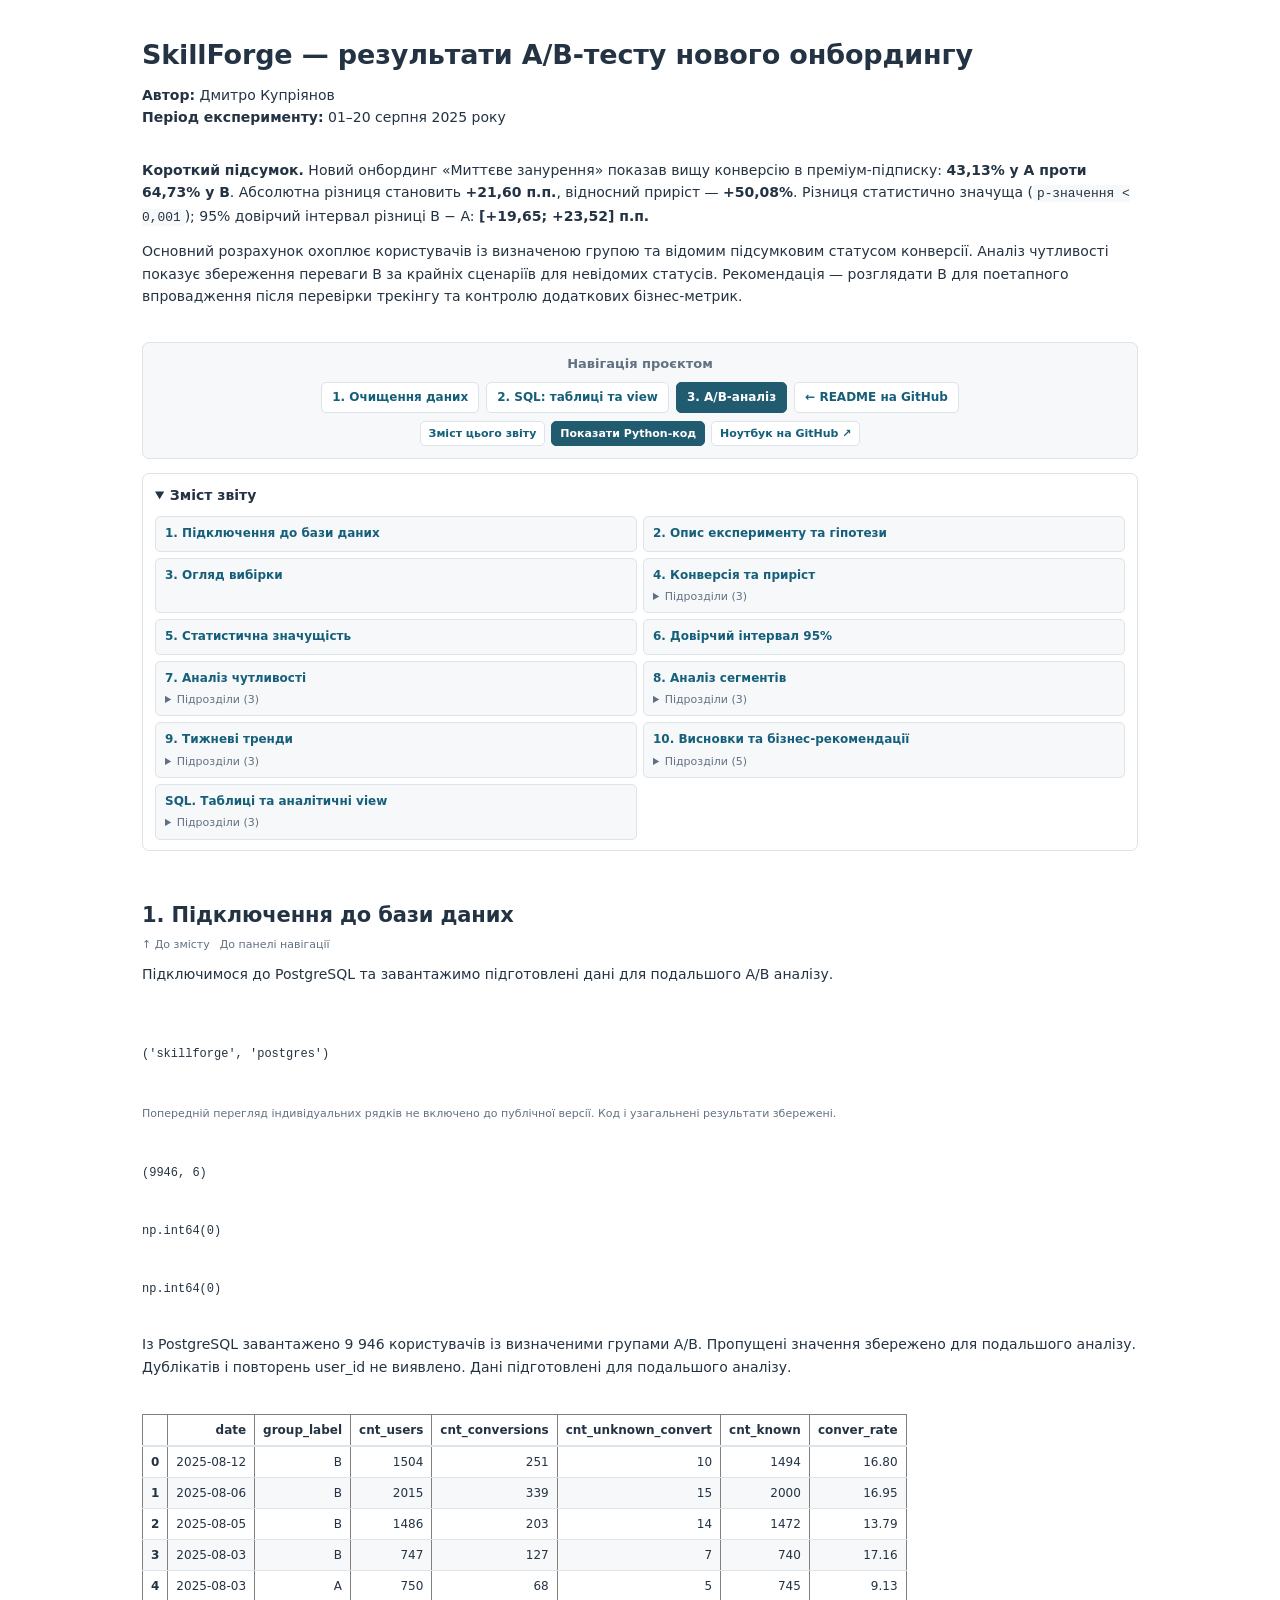
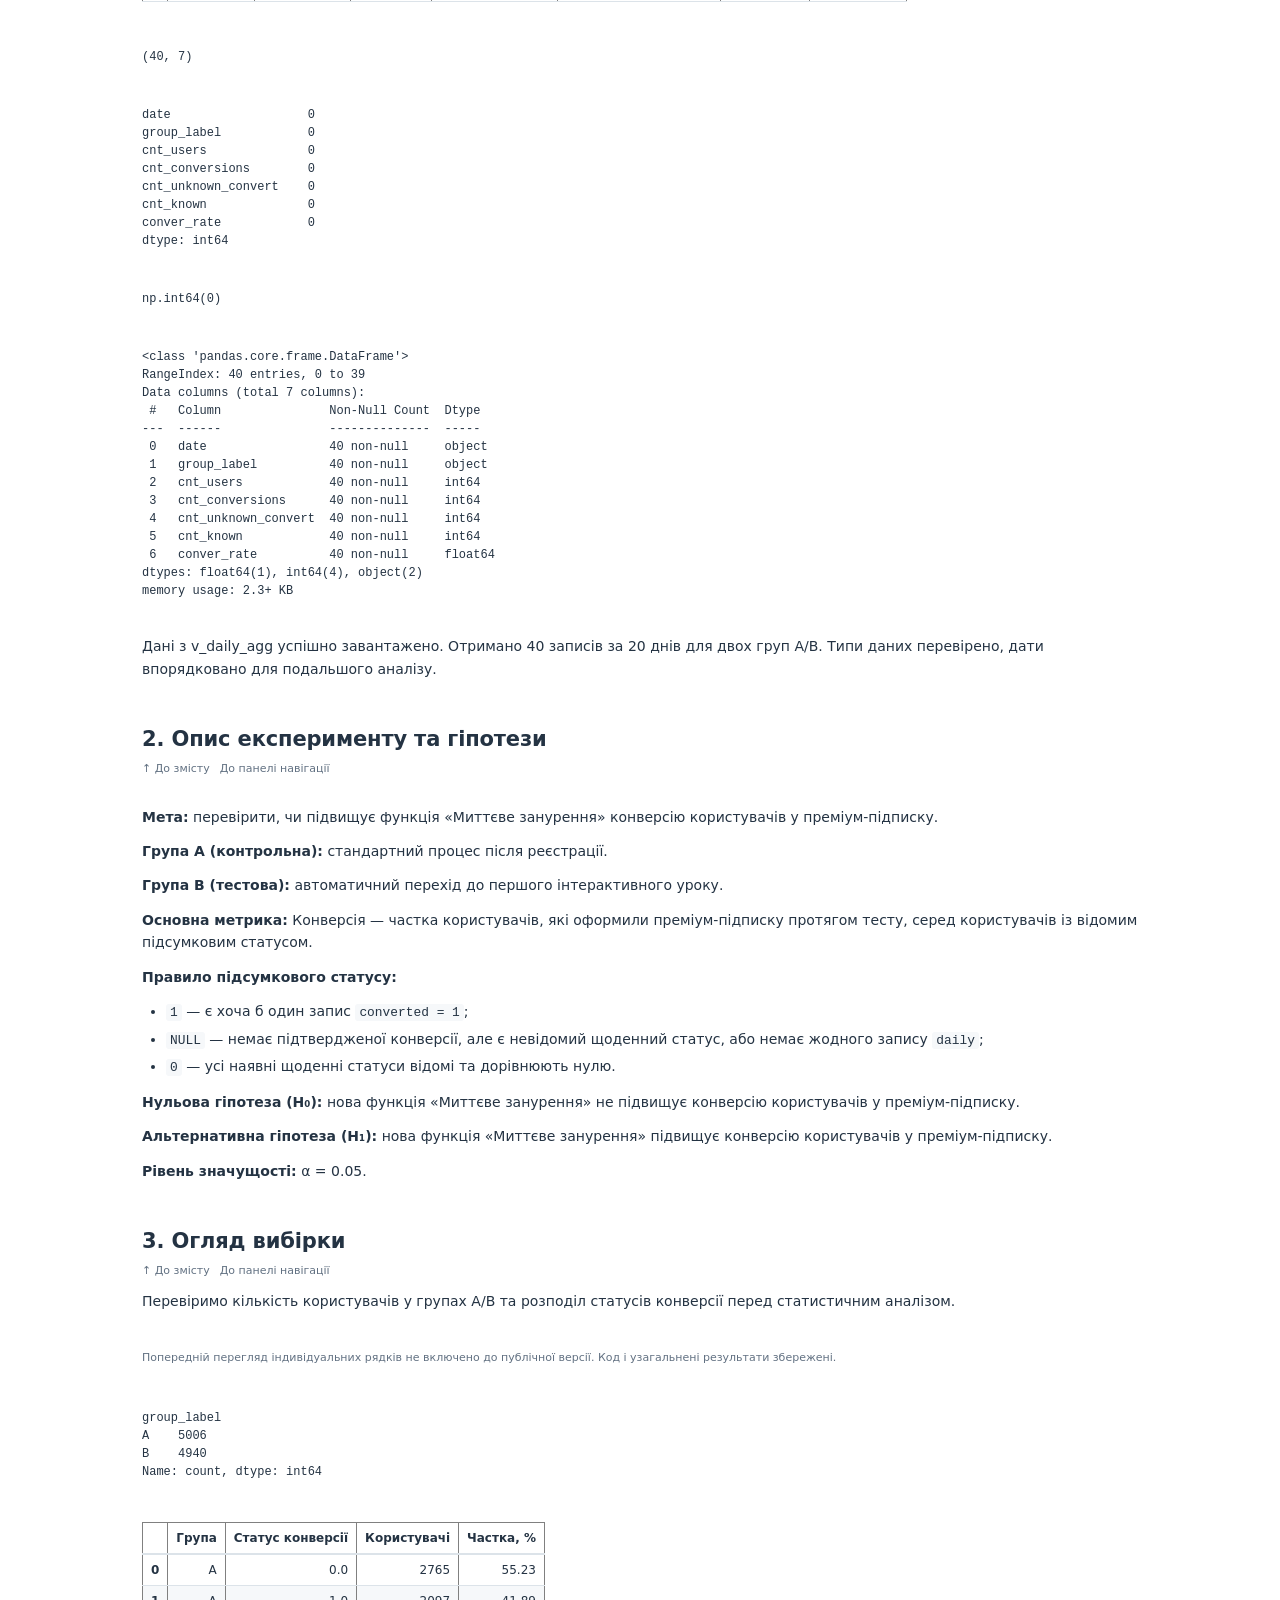
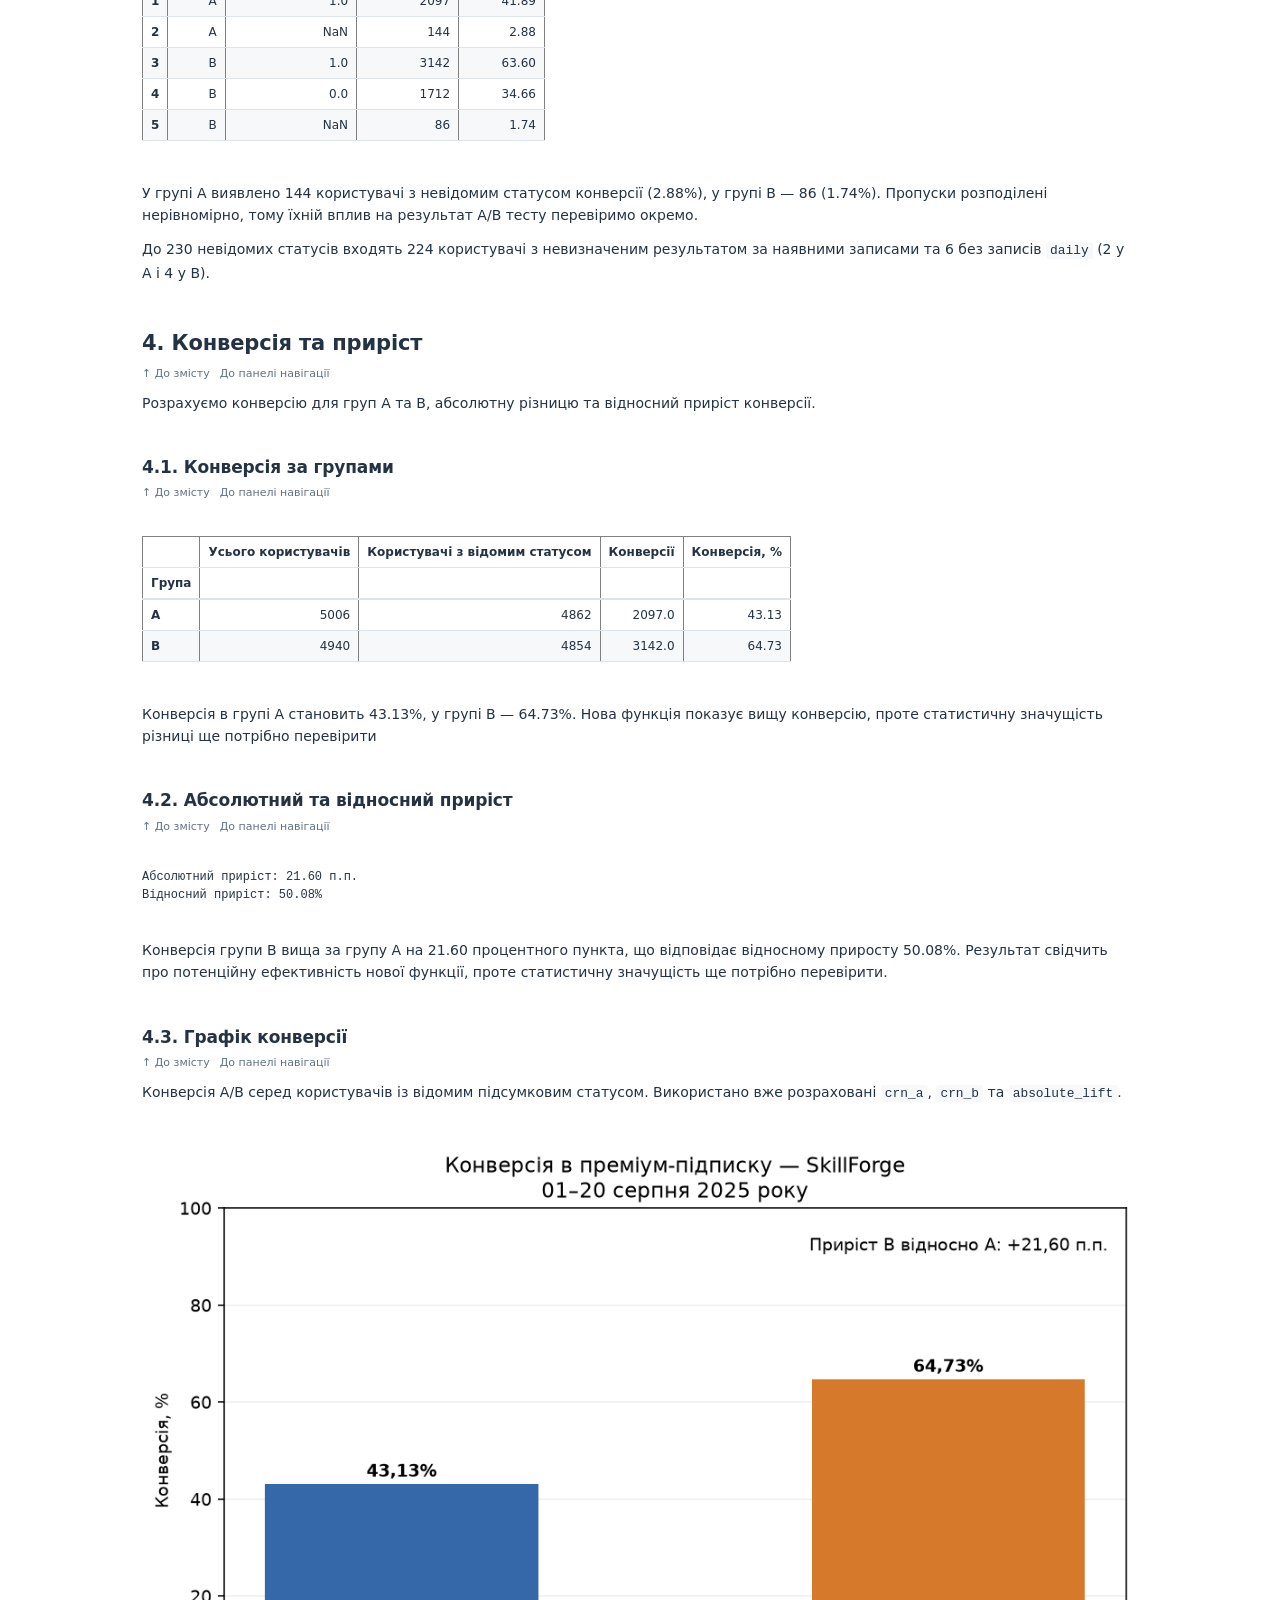
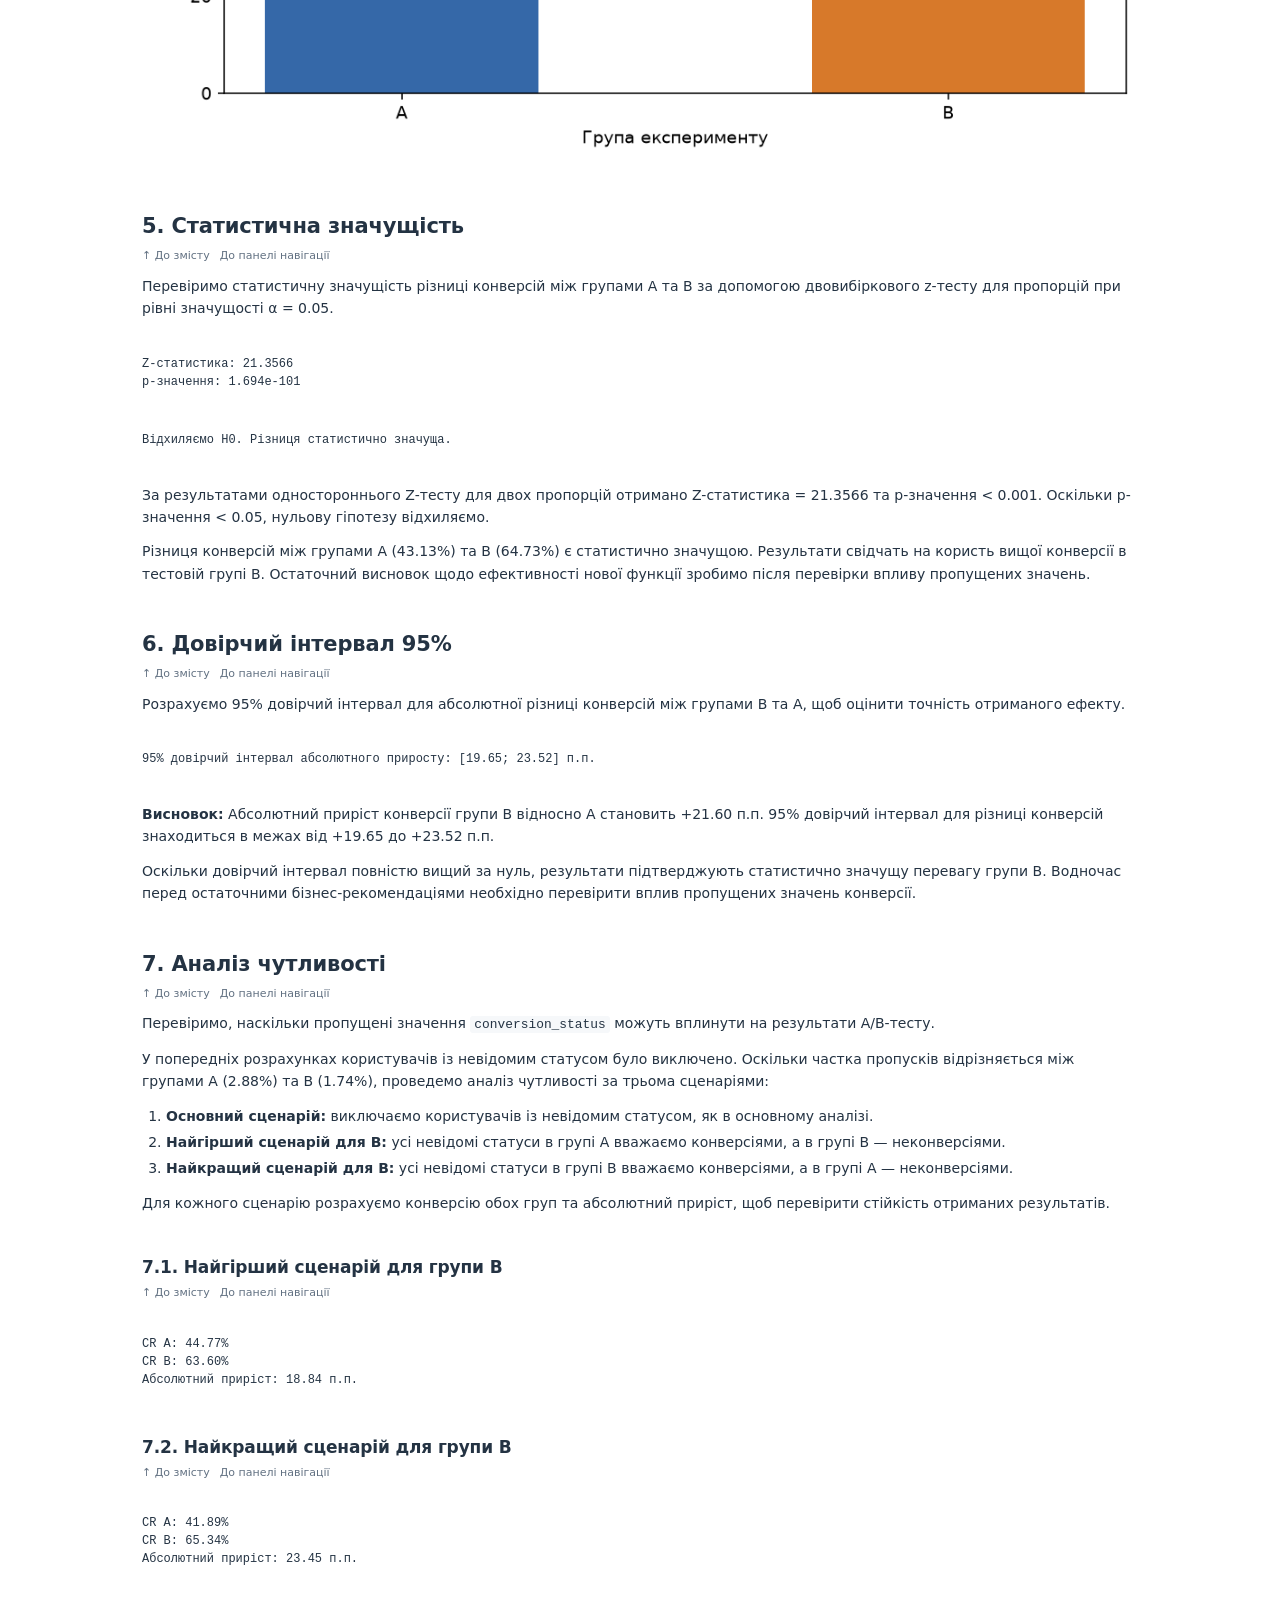
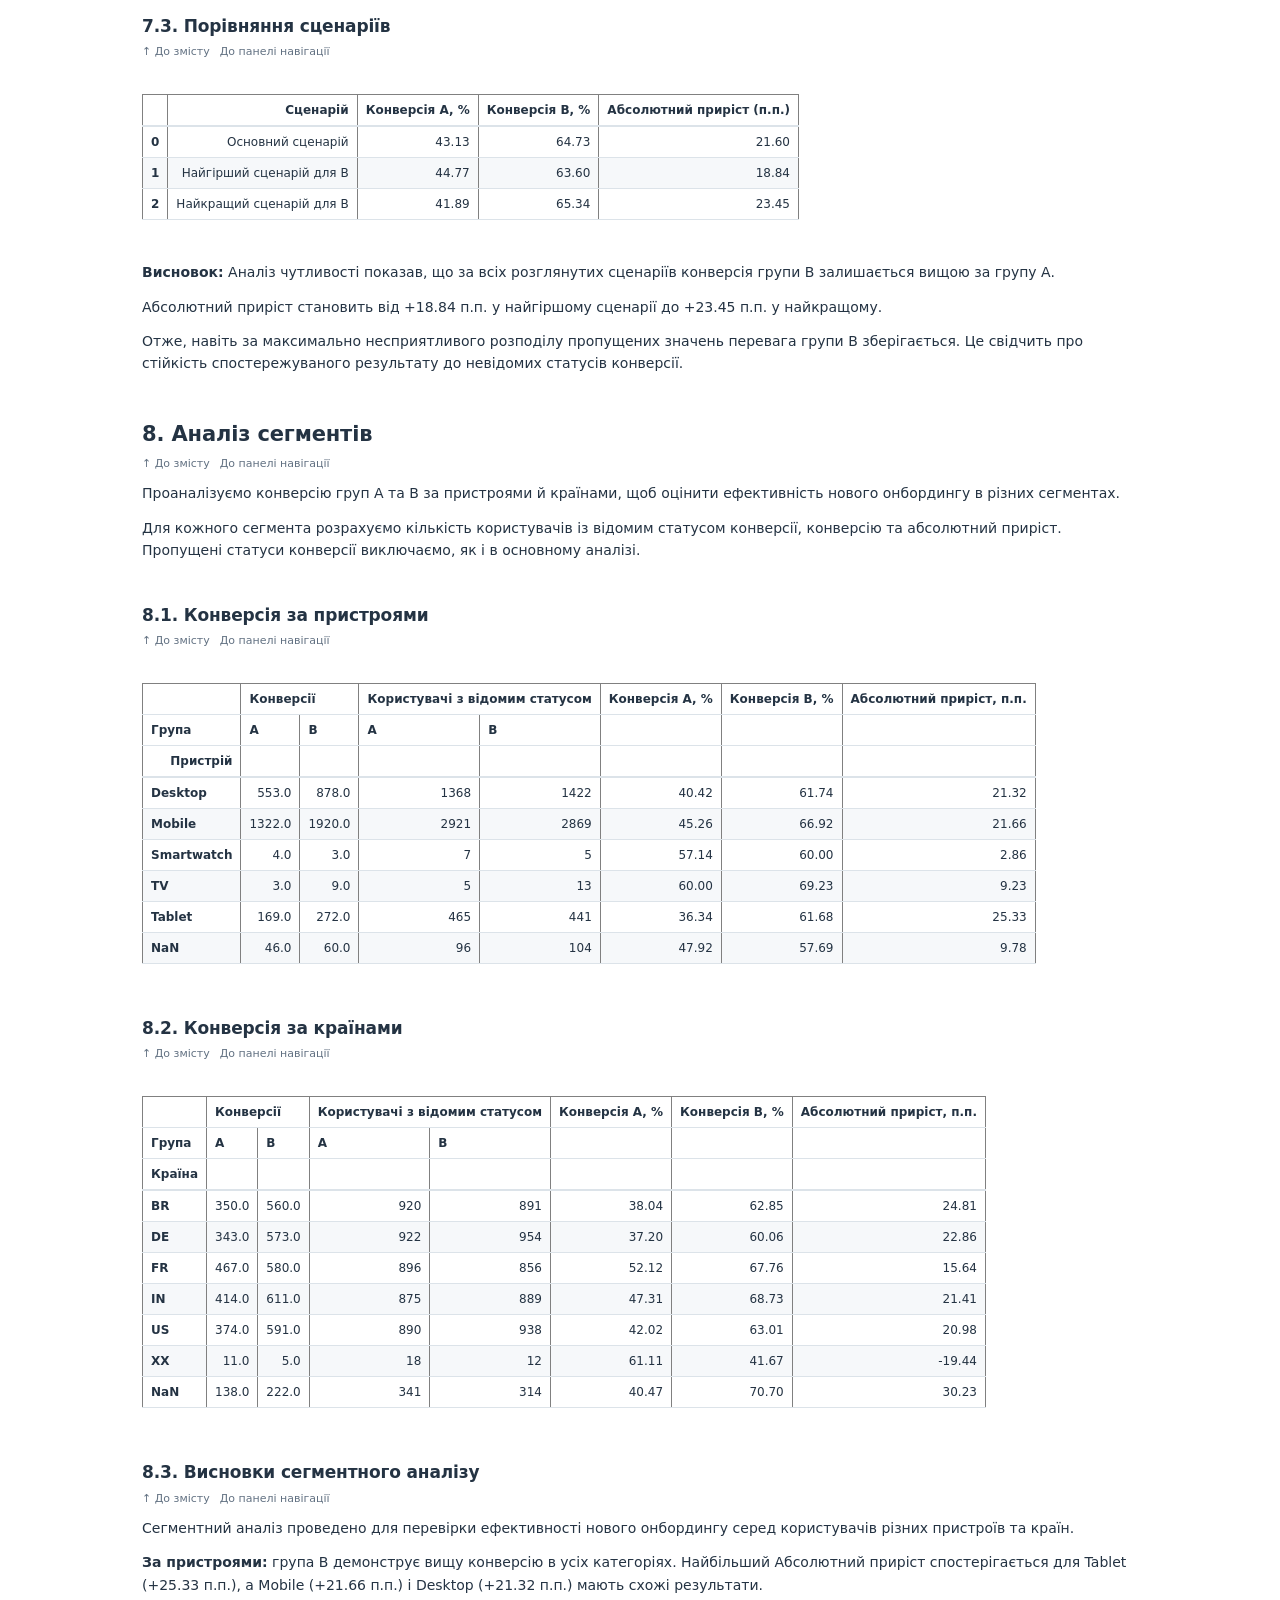
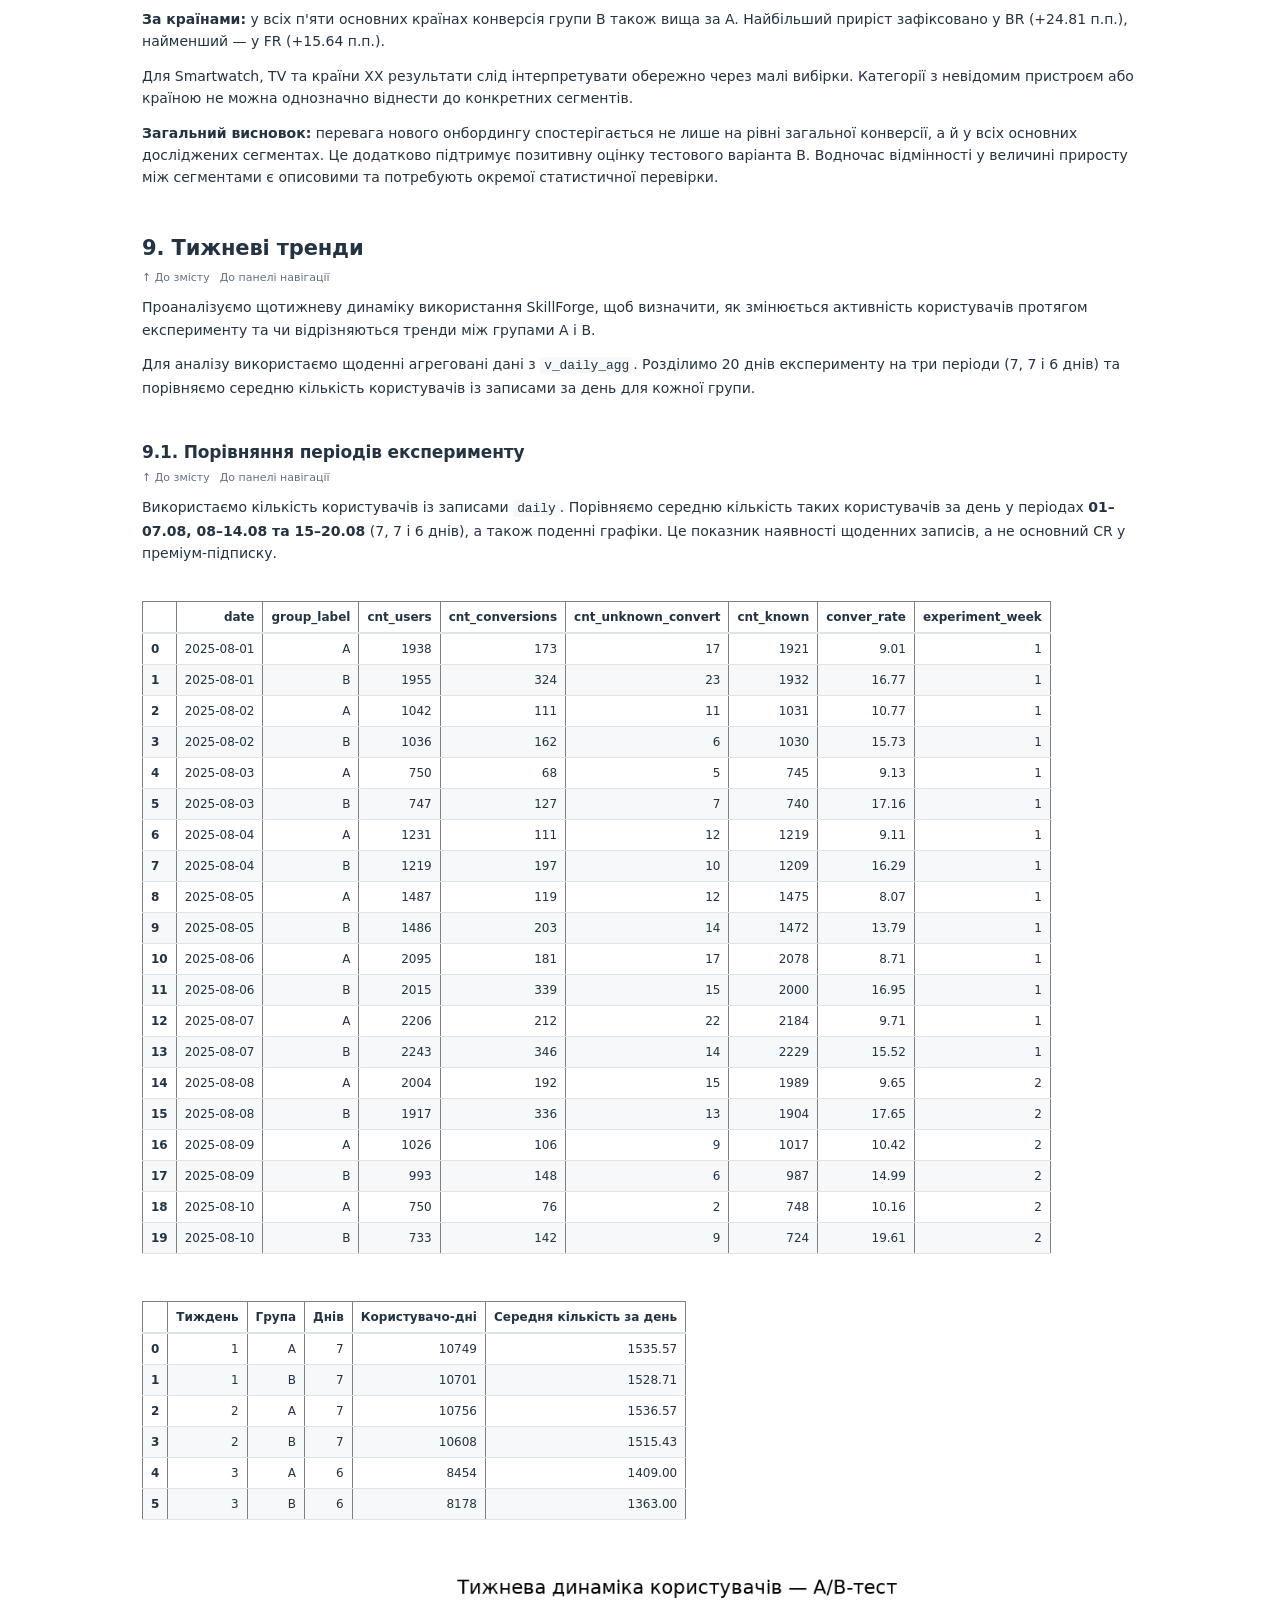
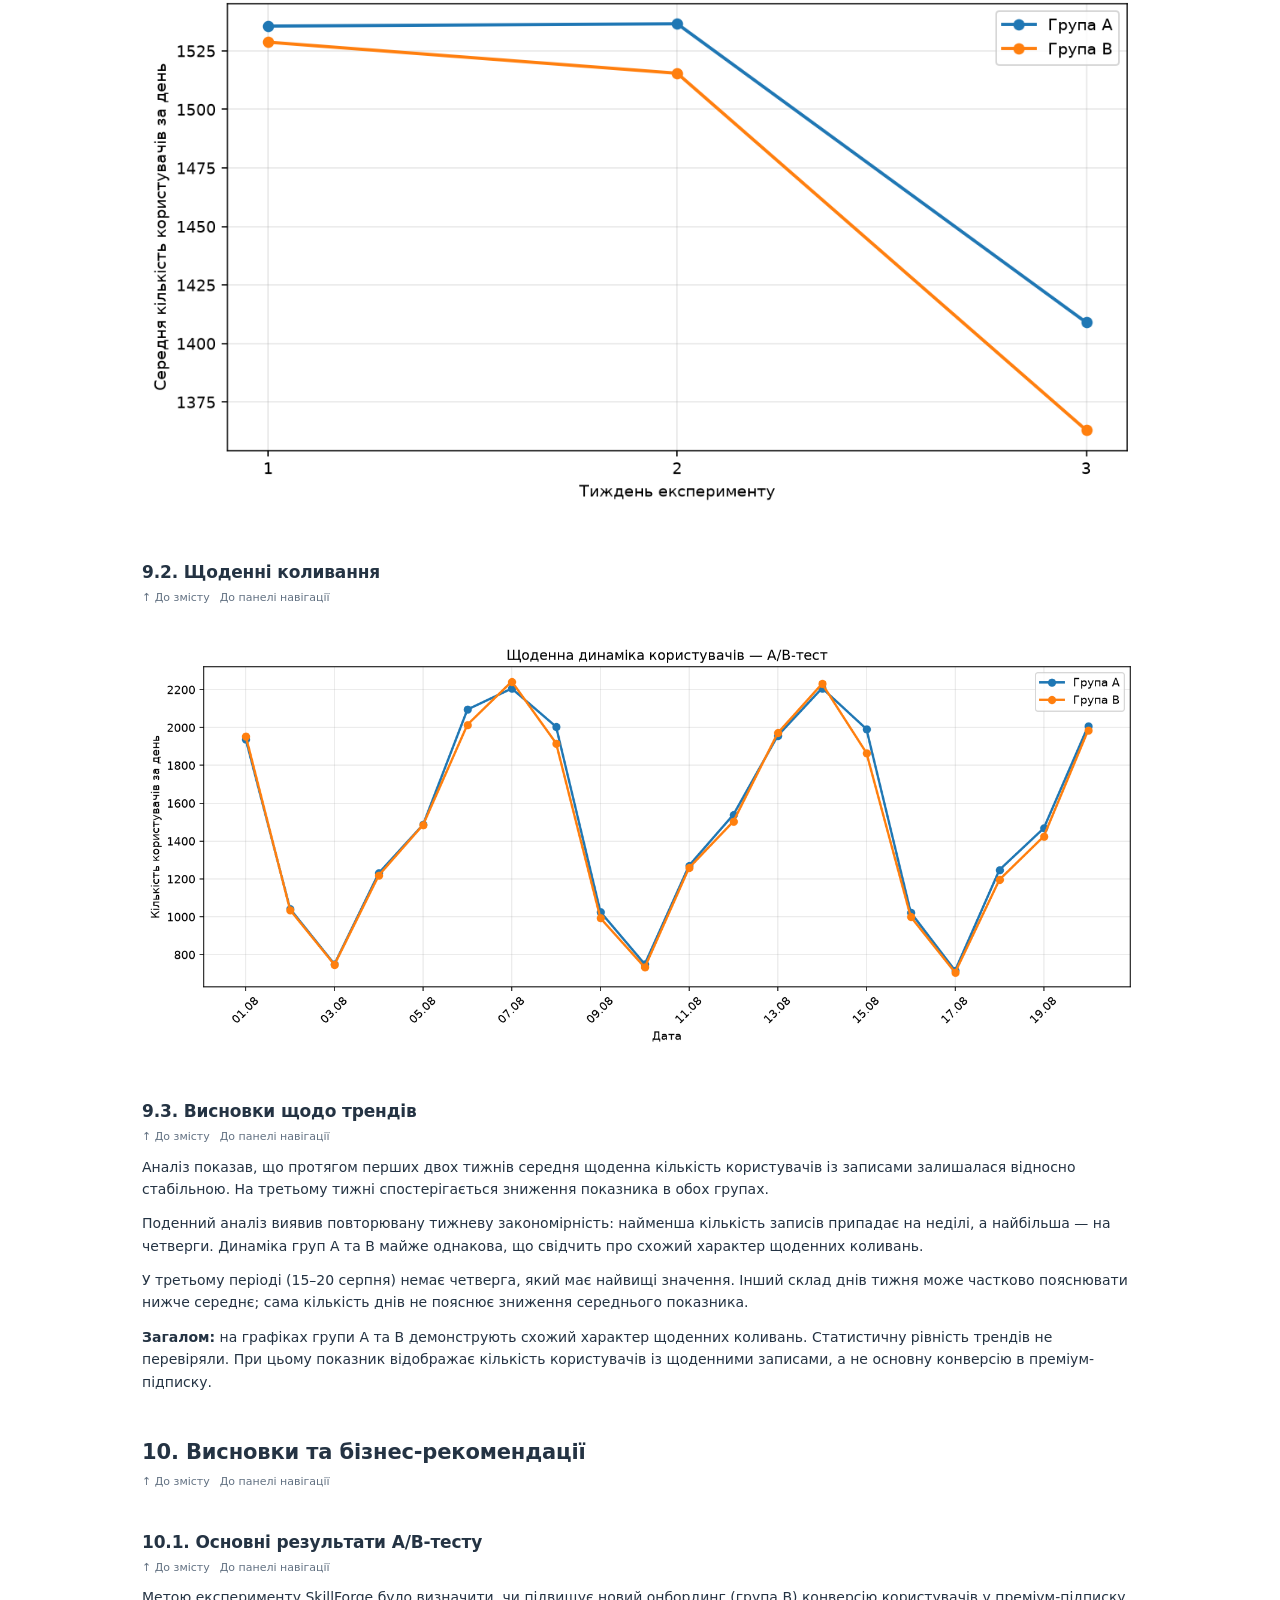
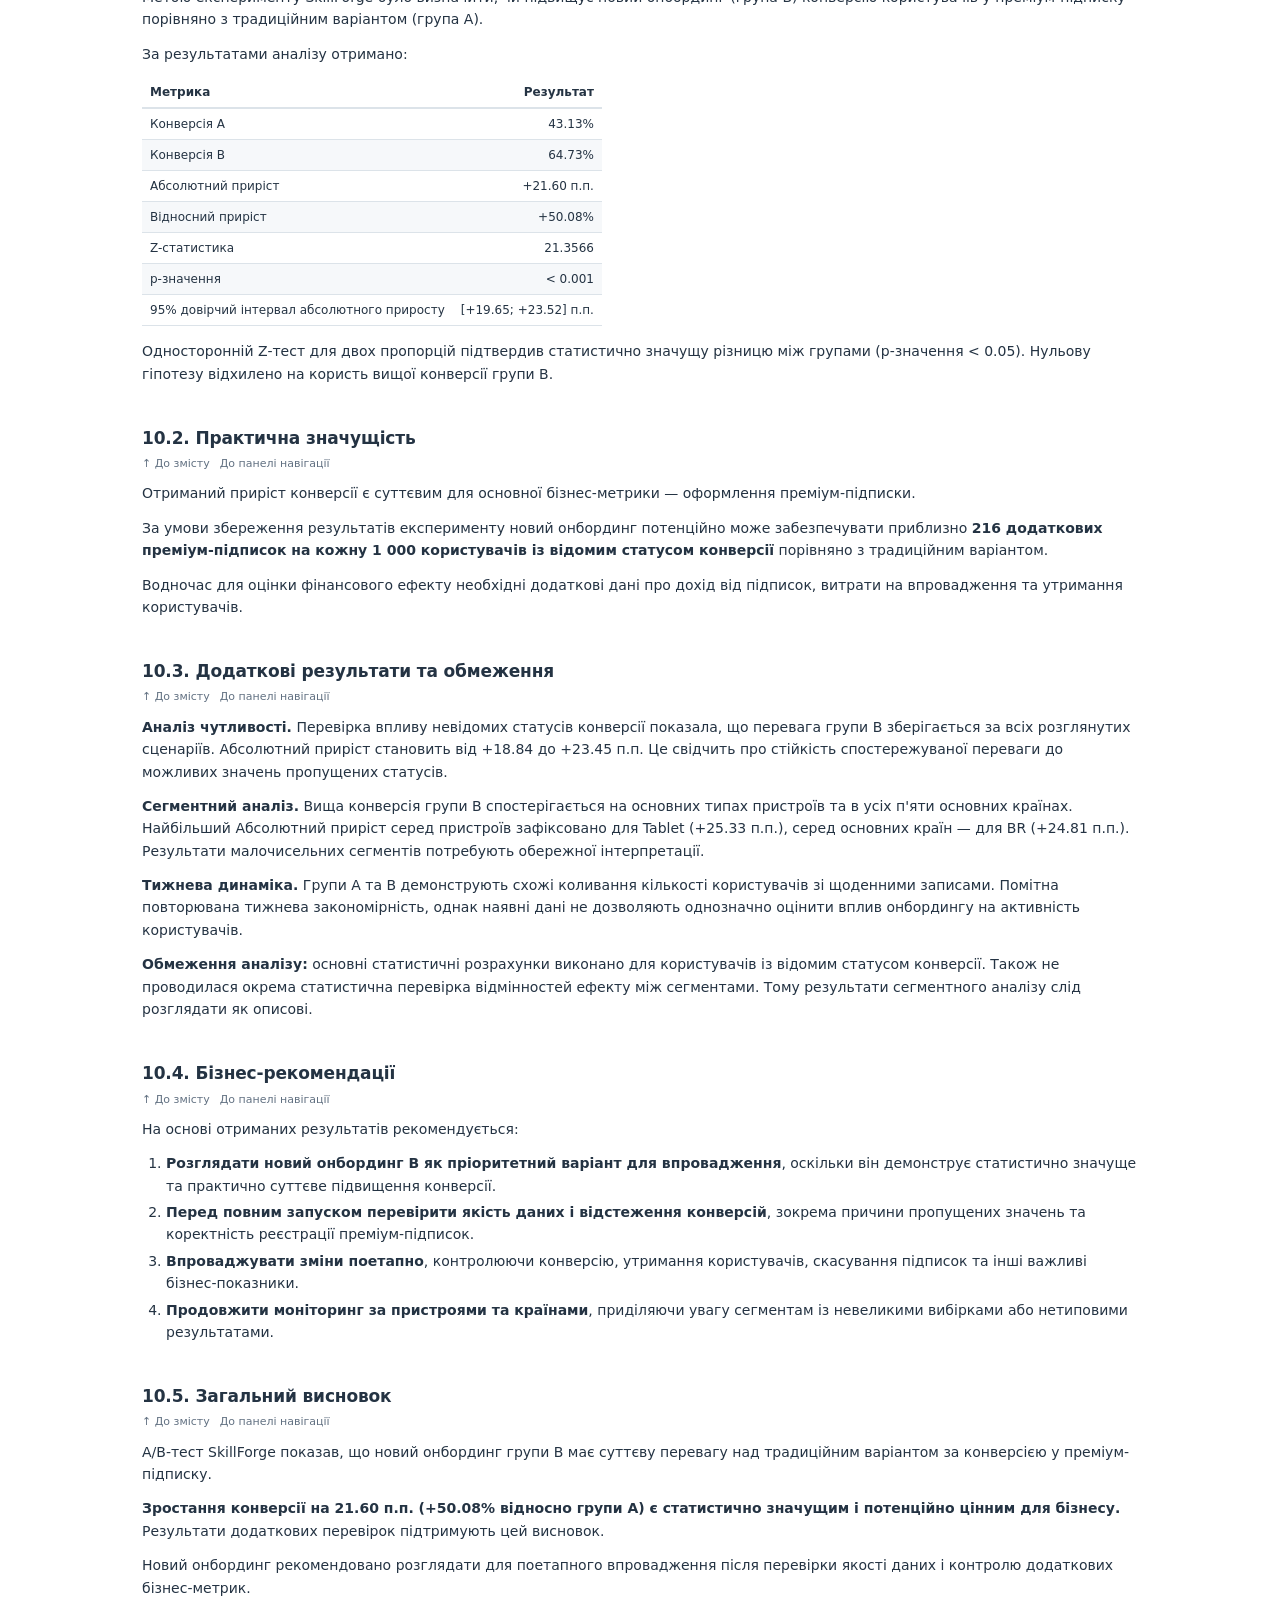
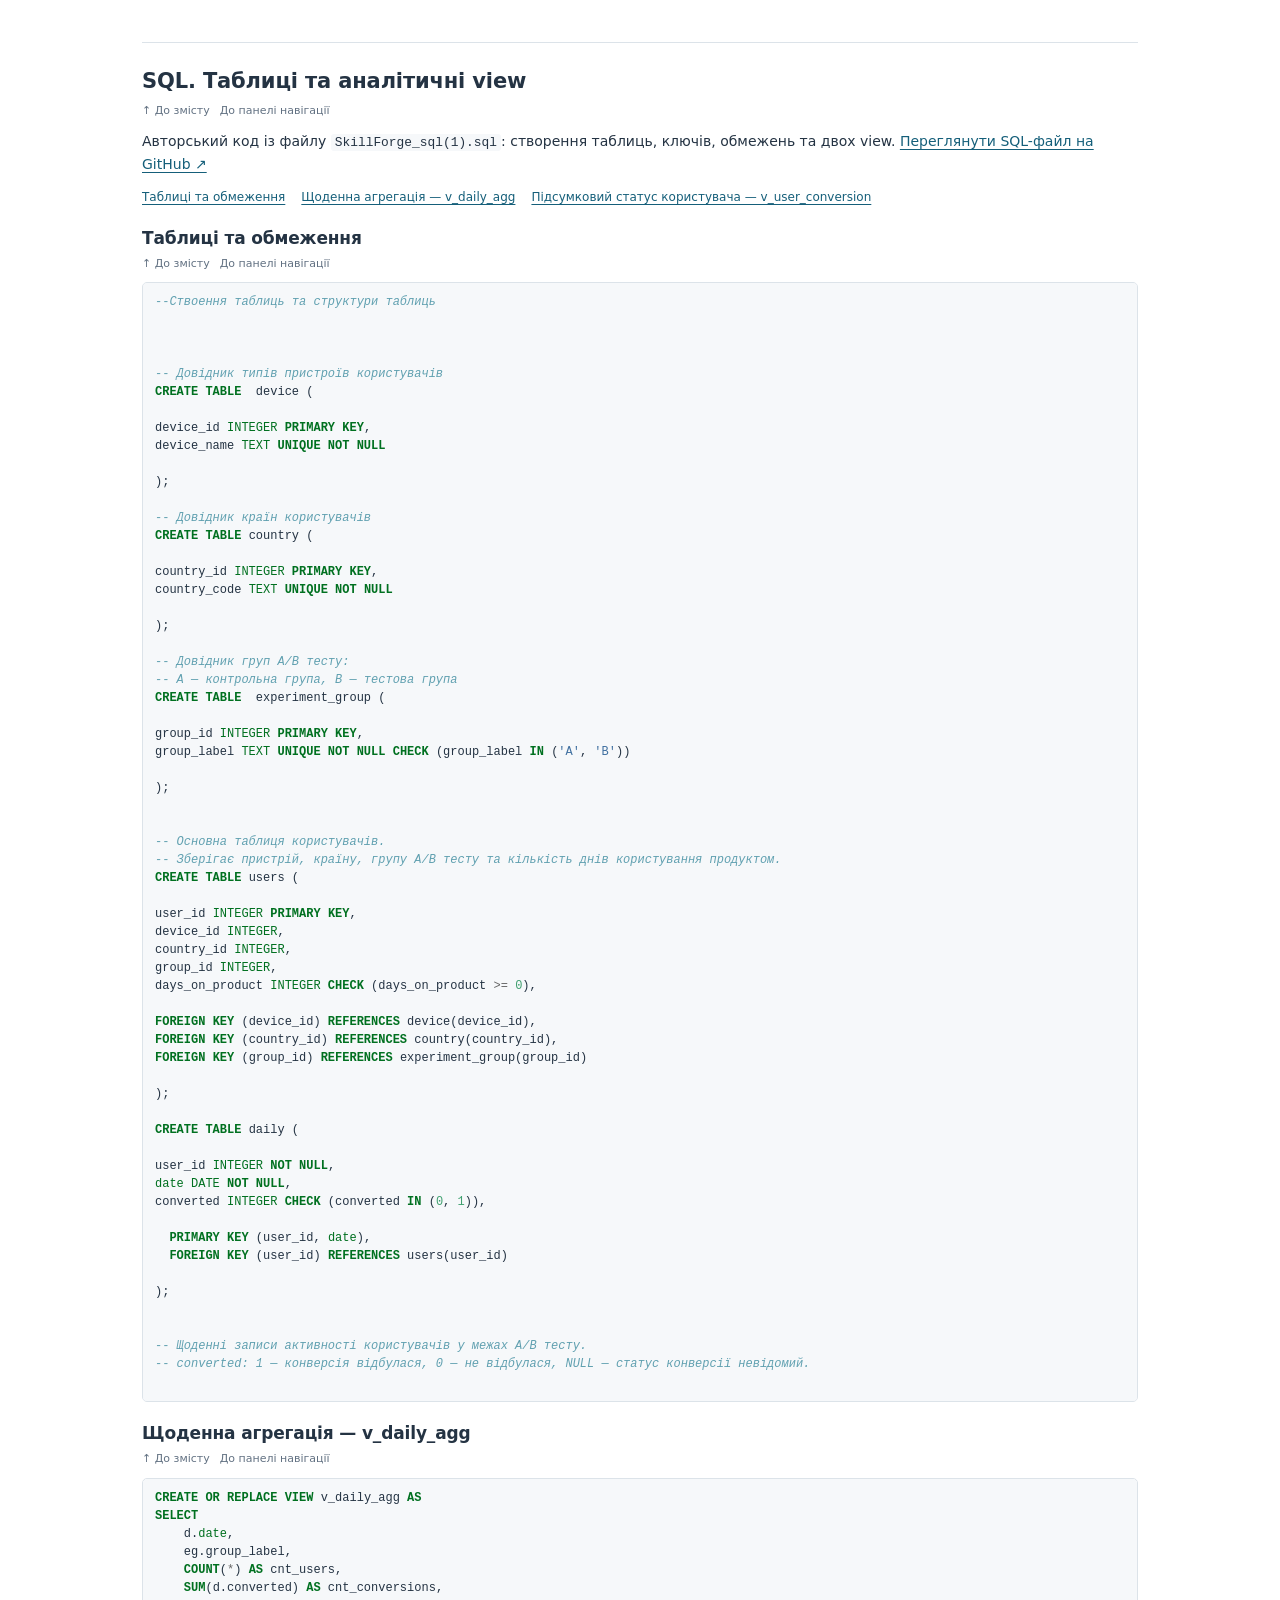
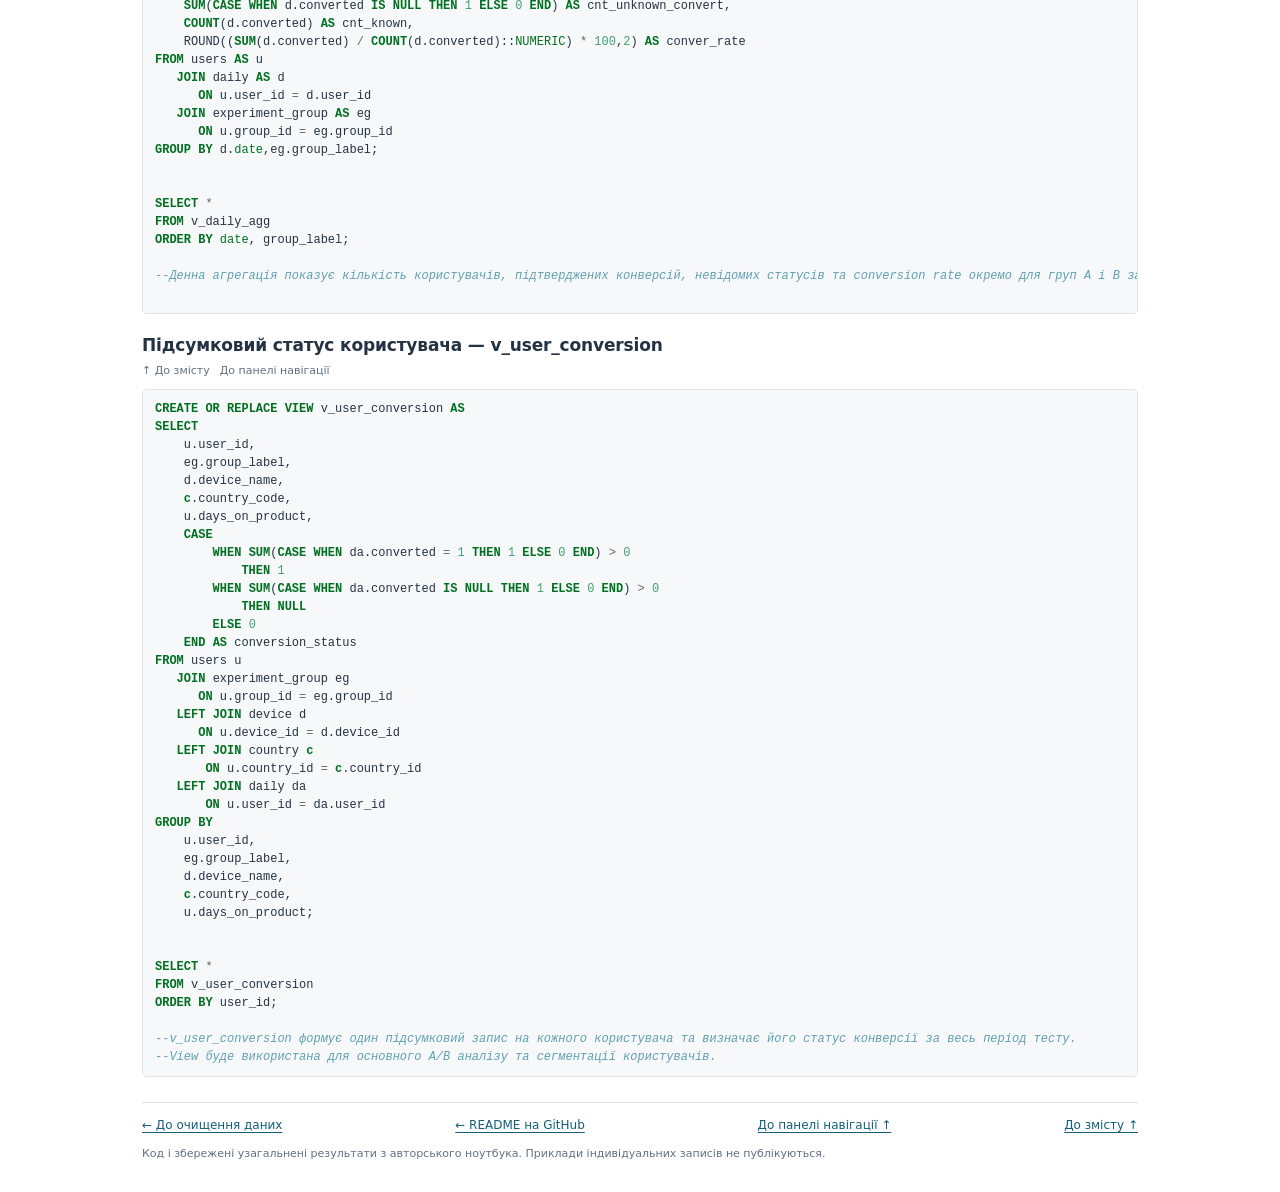
==== commit 68047a9d: "Center report navigation, add SQL appendix and document data cleaning" ====
--- a/index.html
+++ b/index.html
@@ -1,4 +1,6 @@
-<!doctype html><html lang="uk"><head><meta charset="utf-8"><meta name="viewport" content="width=device-width,initial-scale=1"><meta name="description" content="SkillForge — результати A/B-тесту нового онбордингу ¶. HTML-версія авторського ноутбука зі змістом та переходами між етапами."><title>SkillForge — результати A/B-тесту нового онбордингу ¶ · Дмитро Купріянов</title><style>pre { line-height: 125%; }
+<!DOCTYPE html>
+
+<html lang="uk"><head><meta charset="utf-8"/><meta content="width=device-width,initial-scale=1" name="viewport"/><meta content="SkillForge — результати A/B-тесту нового онбордингу ¶. HTML-версія авторського ноутбука зі змістом та переходами між етапами." name="description"/><title>SkillForge — результати A/B-тесту нового онбордингу ¶ · Дмитро Купріянов</title><style>pre { line-height: 125%; }
 td.linenos .normal { color: #666666; background-color: transparent; padding-left: 5px; padding-right: 5px; }
 span.linenos { color: #666666; background-color: transparent; padding-left: 5px; padding-right: 5px; }
 td.linenos .special { color: #000000; background-color: #ffffc0; padding-left: 5px; padding-right: 5px; }
@@ -90,7 +92,23 @@
 @media(max-width:650px){.toolbar-inner{padding:8px 14px;gap:6px 12px}.report-switch,.report-tools{gap:5px 9px}main{padding:0 14px;margin-top:14px}h1{font-size:23px}h2{font-size:19px}h3{font-size:16px}.toc-grid{grid-template-columns:1fr}.report-toc{padding:9px 10px}.toc-group{padding:6px 8px}.toc-main{font-size:12px}.highlight pre,.output_text pre{font-size:11px}th,td{padding:5px 7px}.text_cell_render{overflow-x:auto}}
 @media(prefers-color-scheme:dark){:root{color-scheme:dark;--bg:#15191e;--text:#e0e6ec;--muted:#a6b2bf;--line:#39434e;--panel:#20262d;--link:#79bed8;--code:#1d232a}.report-switch a[aria-current=page],.report-tools button{background:#205b70;color:#fff}.highlight,.highlight *{color:var(--text)!important}.highlight .c,.highlight .c1{color:#a6b2bf!important}.highlight .k,.highlight .kn{color:#94c9eb!important}.highlight .s,.highlight .s1,.highlight .s2{color:#b4d8ad!important}}
 @media print{.toolbar,.back-to-contents,.report-footer,.report-toc{display:none}main{max-width:none;padding:0}body{font-size:11px}.code_cell{break-inside:avoid}}
-</style></head><body><a class="skip-link" href="#notebook">Перейти до аналізу</a><header class="toolbar"><nav class="toolbar-inner" aria-label="Навігація між звітами"><div class="report-switch"><a href="eda.html">1. Очищення даних</a><a href="index.html" aria-current="page">2. A/B-аналіз</a></div><div class="report-tools"><a href="#report-contents">Зміст</a><button type="button" id="code-toggle" aria-pressed="false" hidden>Показати код</button><a href="https://github.com/djon-sql/skillforge-ab-test-analysis/blob/main/SkillForge_Kupriyanov_ab_test_analysis.ipynb">Ноутбук ↗</a></div></nav></header><main id="notebook"><div class="cell border-box-sizing text_cell rendered" id="cell-id=2ec47da9"><div class="inner_cell">
+</style><style>
+[id]{scroll-margin-top:18px}
+main{margin-top:24px}
+.project-navigation{margin:17px auto 14px;padding:12px 14px;border:1px solid var(--line);border-radius:7px;background:var(--panel);text-align:center;position:static}
+.project-navigation h2{font-size:13px;line-height:1.4;margin:0 0 9px;letter-spacing:0;font-weight:600;color:var(--muted)}
+.project-links,.panel-tools{display:flex;justify-content:center;align-items:center;flex-wrap:wrap;gap:7px}
+.project-links a,.panel-tools a,.panel-tools button{display:inline-block;border:1px solid var(--line);border-radius:5px;padding:6px 10px;text-decoration:none;background:var(--bg);color:var(--link);font:600 12px/1.4 system-ui,-apple-system,BlinkMacSystemFont,"Segoe UI",sans-serif;cursor:pointer}
+.project-links a[aria-current=page],.panel-tools button{background:#205b70;border-color:#205b70;color:#fff}
+.panel-tools{margin-top:8px;gap:6px}.panel-tools a,.panel-tools button{padding:4px 8px;font-size:11px}.project-links a:hover,.panel-tools a:hover{text-decoration:underline}
+.report-toc{margin-top:12px}.back-to-contents{display:flex;gap:10px;flex-wrap:wrap}
+.sql-section{border-top:1px solid var(--line);margin-top:26px;padding-top:6px}.sql-section h2{margin-top:19px}
+.sql-shortcuts{display:flex;gap:8px 16px;flex-wrap:wrap;font-size:12px;margin:12px 0 17px}
+.sql-code{max-width:100%;overflow-x:auto;border:1px solid var(--line);border-radius:5px;background:var(--code);margin:9px 0 20px}.sql-code .highlight{padding:10px 12px}.sql-code pre{margin:0;white-space:pre;font:12px/1.5 ui-monospace,SFMono-Regular,Consolas,monospace}
+.report-footer a{font-size:12px}
+@media(max-width:650px){main{margin-top:16px}.project-navigation{padding:10px 8px}.project-links{gap:6px}.project-links a{padding:6px 8px;font-size:11px}.panel-tools a,.panel-tools button{font-size:10px}.sql-code pre{font-size:11px}}
+@media print{.project-navigation,.sql-shortcuts{display:none}}
+</style></head><body data-report="ab"><a class="skip-link" href="#notebook">Перейти до аналізу</a><main id="notebook"><div class="cell border-box-sizing text_cell rendered" id="cell-id=2ec47da9"><div class="inner_cell">
 <div class="text_cell_render border-box-sizing rendered_html">
 <h1 id="SkillForge-%E2%80%94-%D1%80%D0%B5%D0%B7%D1%83%D0%BB%D1%8C%D1%82%D0%B0%D1%82%D0%B8-A/B-%D1%82%D0%B5%D1%81%D1%82%D1%83-%D0%BD%D0%BE%D0%B2%D0%BE%D0%B3%D0%BE-%D0%BE%D0%BD%D0%B1%D0%BE%D1%80%D0%B4%D0%B8%D0%BD%D0%B3%D1%83">SkillForge — результати A/B-тесту нового онбордингу<a class="anchor-link" href="#SkillForge-%E2%80%94-%D1%80%D0%B5%D0%B7%D1%83%D0%BB%D1%8C%D1%82%D0%B0%D1%82%D0%B8-A/B-%D1%82%D0%B5%D1%81%D1%82%D1%83-%D0%BD%D0%BE%D0%B2%D0%BE%D0%B3%D0%BE-%D0%BE%D0%BD%D0%B1%D0%BE%D1%80%D0%B4%D0%B8%D0%BD%D0%B3%D1%83">¶</a></h1><p><strong>Автор:</strong> Дмитро Купріянов<br/>
 <strong>Період експерименту:</strong> 01–20 серпня 2025 року</p>
@@ -104,9 +122,9 @@
 </div>
 </div>
 </div>
-<nav aria-label="Зміст звіту" class="report-toc" id="report-contents"><details open=""><summary>Зміст звіту</summary><div class="toc-grid"><div class="toc-group"><a class="toc-main" href="#database">1. Підключення до бази даних</a></div><div class="toc-group"><a class="toc-main" href="#experiment">2. Опис експерименту та гіпотези</a></div><div class="toc-group"><a class="toc-main" href="#sample">3. Огляд вибірки</a></div><div class="toc-group"><a class="toc-main" href="#conversion">4. Конверсія та приріст</a><details><summary>Підрозділи (3)</summary><ul><li><a href="#section-4-1">4.1. Конверсія за групами</a></li><li><a href="#section-4-2">4.2. Абсолютний та відносний приріст</a></li><li><a href="#section-4-3">4.3. Графік конверсії</a></li></ul></details></div><div class="toc-group"><a class="toc-main" href="#significance">5. Статистична значущість</a></div><div class="toc-group"><a class="toc-main" href="#confidence-interval">6. Довірчий інтервал 95%</a></div><div class="toc-group"><a class="toc-main" href="#sensitivity">7. Аналіз чутливості</a><details><summary>Підрозділи (3)</summary><ul><li><a href="#section-7-1">7.1. Найгірший сценарій для групи B</a></li><li><a href="#section-7-2">7.2. Найкращий сценарій для групи B</a></li><li><a href="#section-7-3">7.3. Порівняння сценаріїв</a></li></ul></details></div><div class="toc-group"><a class="toc-main" href="#segments">8. Аналіз сегментів</a><details><summary>Підрозділи (3)</summary><ul><li><a href="#section-8-1">8.1. Конверсія за пристроями</a></li><li><a href="#section-8-2">8.2. Конверсія за країнами</a></li><li><a href="#section-8-3">8.3. Висновки сегментного аналізу</a></li></ul></details></div><div class="toc-group"><a class="toc-main" href="#weekly-trends">9. Тижневі тренди</a><details><summary>Підрозділи (3)</summary><ul><li><a href="#section-9-1">9.1. Порівняння періодів експерименту</a></li><li><a href="#section-9-2">9.2. Щоденні коливання</a></li><li><a href="#section-9-3">9.3. Висновки щодо трендів</a></li></ul></details></div><div class="toc-group"><a class="toc-main" href="#conclusions">10. Висновки та бізнес-рекомендації</a><details><summary>Підрозділи (5)</summary><ul><li><a href="#section-10-1">10.1. Основні результати A/B-тесту</a></li><li><a href="#section-10-2">10.2. Практична значущість</a></li><li><a href="#methodology-notes">10.3. Додаткові результати та обмеження</a></li><li><a href="#recommendations">10.4. Бізнес-рекомендації</a></li><li><a href="#section-10-5">10.5. Загальний висновок</a></li></ul></details></div></div></details></nav><div class="cell border-box-sizing text_cell rendered" id="cell-id=sf-ab-section-1"><div class="inner_cell">
-<div class="text_cell_render border-box-sizing rendered_html">
-<h2 id="database">1. Підключення до бази даних</h2><p class="back-to-contents"><a href="#report-contents">↑ До змісту</a></p><p>Підключимося до PostgreSQL та завантажимо підготовлені дані для подальшого A/B аналізу.</p>
+<nav aria-labelledby="project-navigation-title" class="project-navigation" id="project-navigation"><h2 id="project-navigation-title">Навігація проєктом</h2><div class="project-links"><a data-stage="eda" href="eda.html">1. Очищення даних</a><a data-stage="sql" href="index.html#sql">2. SQL: таблиці та view</a><a aria-current="page" data-stage="ab" href="index.html">3. A/B-аналіз</a><a class="readme-link" href="https://github.com/djon-sql/skillforge-ab-test-analysis">← README на GitHub</a></div><div class="panel-tools"><a href="#report-contents">Зміст цього звіту</a><button aria-pressed="false" hidden="" id="code-toggle" type="button">Показати Python-код</button><a href="https://github.com/djon-sql/skillforge-ab-test-analysis/blob/main/SkillForge_Kupriyanov_ab_test_analysis.ipynb">Ноутбук на GitHub ↗</a></div></nav><nav aria-label="Зміст звіту" class="report-toc" id="report-contents"><details open=""><summary>Зміст звіту</summary><div class="toc-grid"><div class="toc-group"><a class="toc-main" href="#database">1. Підключення до бази даних</a></div><div class="toc-group"><a class="toc-main" href="#experiment">2. Опис експерименту та гіпотези</a></div><div class="toc-group"><a class="toc-main" href="#sample">3. Огляд вибірки</a></div><div class="toc-group"><a class="toc-main" href="#conversion">4. Конверсія та приріст</a><details><summary>Підрозділи (3)</summary><ul><li><a href="#section-4-1">4.1. Конверсія за групами</a></li><li><a href="#section-4-2">4.2. Абсолютний та відносний приріст</a></li><li><a href="#section-4-3">4.3. Графік конверсії</a></li></ul></details></div><div class="toc-group"><a class="toc-main" href="#significance">5. Статистична значущість</a></div><div class="toc-group"><a class="toc-main" href="#confidence-interval">6. Довірчий інтервал 95%</a></div><div class="toc-group"><a class="toc-main" href="#sensitivity">7. Аналіз чутливості</a><details><summary>Підрозділи (3)</summary><ul><li><a href="#section-7-1">7.1. Найгірший сценарій для групи B</a></li><li><a href="#section-7-2">7.2. Найкращий сценарій для групи B</a></li><li><a href="#section-7-3">7.3. Порівняння сценаріїв</a></li></ul></details></div><div class="toc-group"><a class="toc-main" href="#segments">8. Аналіз сегментів</a><details><summary>Підрозділи (3)</summary><ul><li><a href="#section-8-1">8.1. Конверсія за пристроями</a></li><li><a href="#section-8-2">8.2. Конверсія за країнами</a></li><li><a href="#section-8-3">8.3. Висновки сегментного аналізу</a></li></ul></details></div><div class="toc-group"><a class="toc-main" href="#weekly-trends">9. Тижневі тренди</a><details><summary>Підрозділи (3)</summary><ul><li><a href="#section-9-1">9.1. Порівняння періодів експерименту</a></li><li><a href="#section-9-2">9.2. Щоденні коливання</a></li><li><a href="#section-9-3">9.3. Висновки щодо трендів</a></li></ul></details></div><div class="toc-group"><a class="toc-main" href="#conclusions">10. Висновки та бізнес-рекомендації</a><details><summary>Підрозділи (5)</summary><ul><li><a href="#section-10-1">10.1. Основні результати A/B-тесту</a></li><li><a href="#section-10-2">10.2. Практична значущість</a></li><li><a href="#methodology-notes">10.3. Додаткові результати та обмеження</a></li><li><a href="#recommendations">10.4. Бізнес-рекомендації</a></li><li><a href="#section-10-5">10.5. Загальний висновок</a></li></ul></details></div><div class="toc-group"><a class="toc-main" href="#sql">SQL. Таблиці та аналітичні view</a><details><summary>Підрозділи (3)</summary><ul><li><a href="#sql-schema">Таблиці та обмеження</a></li><li><a href="#sql-daily">Щоденна агрегація — v_daily_agg</a></li><li><a href="#sql-users">Підсумковий статус — v_user_conversion</a></li></ul></details></div></div></details></nav><div class="cell border-box-sizing text_cell rendered" id="cell-id=sf-ab-section-1"><div class="inner_cell">
+<div class="text_cell_render border-box-sizing rendered_html">
+<h2 id="database">1. Підключення до бази даних</h2><p class="back-to-contents"><a href="#report-contents">↑ До змісту</a><a href="#project-navigation">До панелі навігації</a></p><p>Підключимося до PostgreSQL та завантажимо підготовлені дані для подальшого A/B аналізу.</p>
 </div>
 </div>
 </div>
@@ -509,7 +527,7 @@
 </div>
 <div class="cell border-box-sizing text_cell rendered" id="cell-id=sf-ab-section-2"><div class="inner_cell">
 <div class="text_cell_render border-box-sizing rendered_html">
-<h2 id="experiment">2. Опис експерименту та гіпотези</h2><p class="back-to-contents"><a href="#report-contents">↑ До змісту</a></p>
+<h2 id="experiment">2. Опис експерименту та гіпотези</h2><p class="back-to-contents"><a href="#report-contents">↑ До змісту</a><a href="#project-navigation">До панелі навігації</a></p>
 </div>
 </div>
 </div>
@@ -535,7 +553,7 @@
 </div>
 <div class="cell border-box-sizing text_cell rendered" id="cell-id=sf-ab-section-3"><div class="inner_cell">
 <div class="text_cell_render border-box-sizing rendered_html">
-<h2 id="sample">3. Огляд вибірки</h2><p class="back-to-contents"><a href="#report-contents">↑ До змісту</a></p><p>Перевіримо кількість користувачів у групах A/B та розподіл статусів конверсії перед статистичним аналізом.</p>
+<h2 id="sample">3. Огляд вибірки</h2><p class="back-to-contents"><a href="#report-contents">↑ До змісту</a><a href="#project-navigation">До панелі навігації</a></p><p>Перевіримо кількість користувачів у групах A/B та розподіл статусів конверсії перед статистичним аналізом.</p>
 </div>
 </div>
 </div>
@@ -677,13 +695,13 @@
 </div>
 <div class="cell border-box-sizing text_cell rendered" id="cell-id=sf-ab-section-4"><div class="inner_cell">
 <div class="text_cell_render border-box-sizing rendered_html">
-<h2 id="conversion">4. Конверсія та приріст</h2><p class="back-to-contents"><a href="#report-contents">↑ До змісту</a></p><p>Розрахуємо конверсію для груп A та B, абсолютну різницю та відносний приріст конверсії.</p>
+<h2 id="conversion">4. Конверсія та приріст</h2><p class="back-to-contents"><a href="#report-contents">↑ До змісту</a><a href="#project-navigation">До панелі навігації</a></p><p>Розрахуємо конверсію для груп A та B, абсолютну різницю та відносний приріст конверсії.</p>
 </div>
 </div>
 </div>
 <div class="cell border-box-sizing text_cell rendered" id="cell-id=sf-ab-section-4-1"><div class="inner_cell">
 <div class="text_cell_render border-box-sizing rendered_html">
-<h3 id="section-4-1">4.1. Конверсія за групами</h3><p class="back-to-contents"><a href="#report-contents">↑ До змісту</a></p>
+<h3 id="section-4-1">4.1. Конверсія за групами</h3><p class="back-to-contents"><a href="#report-contents">↑ До змісту</a><a href="#project-navigation">До панелі навігації</a></p>
 </div>
 </div>
 </div>
@@ -766,7 +784,7 @@
 </div>
 <div class="cell border-box-sizing text_cell rendered" id="cell-id=sf-ab-section-4-2"><div class="inner_cell">
 <div class="text_cell_render border-box-sizing rendered_html">
-<h3 id="section-4-2">4.2. Абсолютний та відносний приріст</h3><p class="back-to-contents"><a href="#report-contents">↑ До змісту</a></p>
+<h3 id="section-4-2">4.2. Абсолютний та відносний приріст</h3><p class="back-to-contents"><a href="#report-contents">↑ До змісту</a><a href="#project-navigation">До панелі навігації</a></p>
 </div>
 </div>
 </div>
@@ -808,7 +826,7 @@
 </div>
 <div class="cell border-box-sizing text_cell rendered" id="cell-id=sf-ab-section-4-3"><div class="inner_cell">
 <div class="text_cell_render border-box-sizing rendered_html">
-<h3 id="section-4-3">4.3. Графік конверсії</h3><p class="back-to-contents"><a href="#report-contents">↑ До змісту</a></p><p>Конверсія A/B серед користувачів із відомим підсумковим статусом. Використано вже розраховані <code>crn_a</code>, <code>crn_b</code> та <code>absolute_lift</code>.</p>
+<h3 id="section-4-3">4.3. Графік конверсії</h3><p class="back-to-contents"><a href="#report-contents">↑ До змісту</a><a href="#project-navigation">До панелі навігації</a></p><p>Конверсія A/B серед користувачів із відомим підсумковим статусом. Використано вже розраховані <code>crn_a</code>, <code>crn_b</code> та <code>absolute_lift</code>.</p>
 </div>
 </div>
 </div>
@@ -850,7 +868,7 @@
 </div>
 <div class="cell border-box-sizing text_cell rendered" id="cell-id=sf-ab-section-5"><div class="inner_cell">
 <div class="text_cell_render border-box-sizing rendered_html">
-<h2 id="significance">5. Статистична значущість</h2><p class="back-to-contents"><a href="#report-contents">↑ До змісту</a></p><p>Перевіримо статистичну значущість різниці конверсій між групами A та B за допомогою двовибіркового z-тесту для пропорцій при рівні значущості α = 0.05.</p>
+<h2 id="significance">5. Статистична значущість</h2><p class="back-to-contents"><a href="#report-contents">↑ До змісту</a><a href="#project-navigation">До панелі навігації</a></p><p>Перевіримо статистичну значущість різниці конверсій між групами A та B за допомогою двовибіркового z-тесту для пропорцій при рівні значущості α = 0.05.</p>
 </div>
 </div>
 </div>
@@ -931,7 +949,7 @@
 </div>
 <div class="cell border-box-sizing text_cell rendered" id="cell-id=sf-ab-section-6"><div class="inner_cell">
 <div class="text_cell_render border-box-sizing rendered_html">
-<h2 id="confidence-interval">6. Довірчий інтервал 95%</h2><p class="back-to-contents"><a href="#report-contents">↑ До змісту</a></p><p>Розрахуємо 95% довірчий інтервал для абсолютної різниці конверсій між групами B та A, щоб оцінити точність отриманого ефекту.</p>
+<h2 id="confidence-interval">6. Довірчий інтервал 95%</h2><p class="back-to-contents"><a href="#report-contents">↑ До змісту</a><a href="#project-navigation">До панелі навігації</a></p><p>Розрахуємо 95% довірчий інтервал для абсолютної різниці конверсій між групами B та A, щоб оцінити точність отриманого ефекту.</p>
 </div>
 </div>
 </div>
@@ -991,7 +1009,7 @@
 </div>
 <div class="cell border-box-sizing text_cell rendered" id="cell-id=sf-ab-section-7"><div class="inner_cell">
 <div class="text_cell_render border-box-sizing rendered_html">
-<h2 id="sensitivity">7. Аналіз чутливості</h2><p class="back-to-contents"><a href="#report-contents">↑ До змісту</a></p><p>Перевіримо, наскільки пропущені значення <code>conversion_status</code> можуть вплинути на результати A/B-тесту.</p>
+<h2 id="sensitivity">7. Аналіз чутливості</h2><p class="back-to-contents"><a href="#report-contents">↑ До змісту</a><a href="#project-navigation">До панелі навігації</a></p><p>Перевіримо, наскільки пропущені значення <code>conversion_status</code> можуть вплинути на результати A/B-тесту.</p>
 <p>У попередніх розрахунках користувачів із невідомим статусом було виключено. Оскільки частка пропусків відрізняється між групами A (2.88%) та B (1.74%), проведемо аналіз чутливості за трьома сценаріями:</p>
 <ol>
 <li><strong>Основний сценарій:</strong> виключаємо користувачів із невідомим статусом, як в основному аналізі.</li>
@@ -1004,7 +1022,7 @@
 </div>
 <div class="cell border-box-sizing text_cell rendered" id="cell-id=sf-ab-section-7-1"><div class="inner_cell">
 <div class="text_cell_render border-box-sizing rendered_html">
-<h3 id="section-7-1">7.1. Найгірший сценарій для групи B</h3><p class="back-to-contents"><a href="#report-contents">↑ До змісту</a></p>
+<h3 id="section-7-1">7.1. Найгірший сценарій для групи B</h3><p class="back-to-contents"><a href="#report-contents">↑ До змісту</a><a href="#project-navigation">До панелі навігації</a></p>
 </div>
 </div>
 </div>
@@ -1049,7 +1067,7 @@
 </div>
 <div class="cell border-box-sizing text_cell rendered" id="cell-id=sf-ab-section-7-2"><div class="inner_cell">
 <div class="text_cell_render border-box-sizing rendered_html">
-<h3 id="section-7-2">7.2. Найкращий сценарій для групи B</h3><p class="back-to-contents"><a href="#report-contents">↑ До змісту</a></p>
+<h3 id="section-7-2">7.2. Найкращий сценарій для групи B</h3><p class="back-to-contents"><a href="#report-contents">↑ До змісту</a><a href="#project-navigation">До панелі навігації</a></p>
 </div>
 </div>
 </div>
@@ -1088,7 +1106,7 @@
 </div>
 <div class="cell border-box-sizing text_cell rendered" id="cell-id=sf-ab-section-7-3"><div class="inner_cell">
 <div class="text_cell_render border-box-sizing rendered_html">
-<h3 id="section-7-3">7.3. Порівняння сценаріїв</h3><p class="back-to-contents"><a href="#report-contents">↑ До змісту</a></p>
+<h3 id="section-7-3">7.3. Порівняння сценаріїв</h3><p class="back-to-contents"><a href="#report-contents">↑ До змісту</a><a href="#project-navigation">До панелі навігації</a></p>
 </div>
 </div>
 </div>
@@ -1176,14 +1194,14 @@
 </div>
 <div class="cell border-box-sizing text_cell rendered" id="cell-id=sf-ab-section-8"><div class="inner_cell">
 <div class="text_cell_render border-box-sizing rendered_html">
-<h2 id="segments">8. Аналіз сегментів</h2><p class="back-to-contents"><a href="#report-contents">↑ До змісту</a></p><p>Проаналізуємо конверсію груп A та B за пристроями й країнами, щоб оцінити ефективність нового онбордингу в різних сегментах.</p>
+<h2 id="segments">8. Аналіз сегментів</h2><p class="back-to-contents"><a href="#report-contents">↑ До змісту</a><a href="#project-navigation">До панелі навігації</a></p><p>Проаналізуємо конверсію груп A та B за пристроями й країнами, щоб оцінити ефективність нового онбордингу в різних сегментах.</p>
 <p>Для кожного сегмента розрахуємо кількість користувачів із відомим статусом конверсії, конверсію та абсолютний приріст. Пропущені статуси конверсії виключаємо, як і в основному аналізі.</p>
 </div>
 </div>
 </div>
 <div class="cell border-box-sizing text_cell rendered" id="cell-id=sf-ab-section-8-1"><div class="inner_cell">
 <div class="text_cell_render border-box-sizing rendered_html">
-<h3 id="section-8-1">8.1. Конверсія за пристроями</h3><p class="back-to-contents"><a href="#report-contents">↑ До змісту</a></p>
+<h3 id="section-8-1">8.1. Конверсія за пристроями</h3><p class="back-to-contents"><a href="#report-contents">↑ До змісту</a><a href="#project-navigation">До панелі навігації</a></p>
 </div>
 </div>
 </div>
@@ -1339,7 +1357,7 @@
 </div>
 <div class="cell border-box-sizing text_cell rendered" id="cell-id=sf-ab-section-8-2"><div class="inner_cell">
 <div class="text_cell_render border-box-sizing rendered_html">
-<h3 id="section-8-2">8.2. Конверсія за країнами</h3><p class="back-to-contents"><a href="#report-contents">↑ До змісту</a></p>
+<h3 id="section-8-2">8.2. Конверсія за країнами</h3><p class="back-to-contents"><a href="#report-contents">↑ До змісту</a><a href="#project-navigation">До панелі навігації</a></p>
 </div>
 </div>
 </div>
@@ -1505,7 +1523,7 @@
 </div>
 <div class="cell border-box-sizing text_cell rendered" id="cell-id=sf-ab-section-8-3"><div class="inner_cell">
 <div class="text_cell_render border-box-sizing rendered_html">
-<h3 id="section-8-3">8.3. Висновки сегментного аналізу</h3><p class="back-to-contents"><a href="#report-contents">↑ До змісту</a></p><p>Сегментний аналіз проведено для перевірки ефективності нового онбордингу серед користувачів різних пристроїв та країн.</p>
+<h3 id="section-8-3">8.3. Висновки сегментного аналізу</h3><p class="back-to-contents"><a href="#report-contents">↑ До змісту</a><a href="#project-navigation">До панелі навігації</a></p><p>Сегментний аналіз проведено для перевірки ефективності нового онбордингу серед користувачів різних пристроїв та країн.</p>
 <p><strong>За пристроями:</strong> група B демонструє вищу конверсію в усіх категоріях. Найбільший Абсолютний приріст спостерігається для Tablet (+25.33 п.п.), а Mobile (+21.66 п.п.) і Desktop (+21.32 п.п.) мають схожі результати.</p>
 <p><strong>За країнами:</strong> у всіх п'яти основних країнах конверсія групи B також вища за A. Найбільший приріст зафіксовано у BR (+24.81 п.п.), найменший — у FR (+15.64 п.п.).</p>
 <p>Для Smartwatch, TV та країни XX результати слід інтерпретувати обережно через малі вибірки. Категорії з невідомим пристроєм або країною не можна однозначно віднести до конкретних сегментів.</p>
@@ -1515,14 +1533,14 @@
 </div>
 <div class="cell border-box-sizing text_cell rendered" id="cell-id=sf-ab-section-9"><div class="inner_cell">
 <div class="text_cell_render border-box-sizing rendered_html">
-<h2 id="weekly-trends">9. Тижневі тренди</h2><p class="back-to-contents"><a href="#report-contents">↑ До змісту</a></p><p>Проаналізуємо щотижневу динаміку використання SkillForge, щоб визначити, як змінюється активність користувачів протягом експерименту та чи відрізняються тренди між групами A і B.</p>
+<h2 id="weekly-trends">9. Тижневі тренди</h2><p class="back-to-contents"><a href="#report-contents">↑ До змісту</a><a href="#project-navigation">До панелі навігації</a></p><p>Проаналізуємо щотижневу динаміку використання SkillForge, щоб визначити, як змінюється активність користувачів протягом експерименту та чи відрізняються тренди між групами A і B.</p>
 <p>Для аналізу використаємо щоденні агреговані дані з <code>v_daily_agg</code>. Розділимо 20 днів експерименту на три періоди (7, 7 і 6 днів) та порівняємо середню кількість користувачів із записами за день для кожної групи.</p>
 </div>
 </div>
 </div>
 <div class="cell border-box-sizing text_cell rendered" id="cell-id=sf-ab-section-9-1"><div class="inner_cell">
 <div class="text_cell_render border-box-sizing rendered_html">
-<h3 id="section-9-1">9.1. Порівняння періодів експерименту</h3><p class="back-to-contents"><a href="#report-contents">↑ До змісту</a></p><p>Використаємо кількість користувачів із записами <code>daily</code>. Порівняємо середню кількість таких користувачів за день у періодах <strong>01–07.08, 08–14.08 та 15–20.08</strong> (7, 7 і 6 днів), а також поденні графіки. Це показник наявності щоденних записів, а не основний CR у преміум-підписку.</p>
+<h3 id="section-9-1">9.1. Порівняння періодів експерименту</h3><p class="back-to-contents"><a href="#report-contents">↑ До змісту</a><a href="#project-navigation">До панелі навігації</a></p><p>Використаємо кількість користувачів із записами <code>daily</code>. Порівняємо середню кількість таких користувачів за день у періодах <strong>01–07.08, 08–14.08 та 15–20.08</strong> (7, 7 і 6 днів), а також поденні графіки. Це показник наявності щоденних записів, а не основний CR у преміум-підписку.</p>
 </div>
 </div>
 </div>
@@ -1936,7 +1954,7 @@
 </div>
 <div class="cell border-box-sizing text_cell rendered" id="cell-id=sf-ab-section-9-2"><div class="inner_cell">
 <div class="text_cell_render border-box-sizing rendered_html">
-<h3 id="section-9-2">9.2. Щоденні коливання</h3><p class="back-to-contents"><a href="#report-contents">↑ До змісту</a></p>
+<h3 id="section-9-2">9.2. Щоденні коливання</h3><p class="back-to-contents"><a href="#report-contents">↑ До змісту</a><a href="#project-navigation">До панелі навігації</a></p>
 </div>
 </div>
 </div>
@@ -1996,7 +2014,7 @@
 </div>
 <div class="cell border-box-sizing text_cell rendered" id="cell-id=sf-ab-section-9-3"><div class="inner_cell">
 <div class="text_cell_render border-box-sizing rendered_html">
-<h3 id="section-9-3">9.3. Висновки щодо трендів</h3><p class="back-to-contents"><a href="#report-contents">↑ До змісту</a></p><p>Аналіз показав, що протягом перших двох тижнів середня щоденна кількість користувачів із записами залишалася відносно стабільною. На третьому тижні спостерігається зниження показника в обох групах.</p>
+<h3 id="section-9-3">9.3. Висновки щодо трендів</h3><p class="back-to-contents"><a href="#report-contents">↑ До змісту</a><a href="#project-navigation">До панелі навігації</a></p><p>Аналіз показав, що протягом перших двох тижнів середня щоденна кількість користувачів із записами залишалася відносно стабільною. На третьому тижні спостерігається зниження показника в обох групах.</p>
 <p>Поденний аналіз виявив повторювану тижневу закономірність: найменша кількість записів припадає на неділі, а найбільша — на четверги. Динаміка груп A та B майже однакова, що свідчить про схожий характер щоденних коливань.</p>
 <p>У третьому періоді (15–20 серпня) немає четверга, який має найвищі значення. Інший склад днів тижня може частково пояснювати нижче середнє; сама кількість днів не пояснює зниження середнього показника.</p>
 <p><strong>Загалом:</strong> на графіках групи A та B демонструють схожий характер щоденних коливань. Статистичну рівність трендів не перевіряли. При цьому показник відображає кількість користувачів із щоденними записами, а не основну конверсію в преміум-підписку.</p>
@@ -2005,13 +2023,13 @@
 </div>
 <div class="cell border-box-sizing text_cell rendered" id="cell-id=sf-ab-section-10"><div class="inner_cell">
 <div class="text_cell_render border-box-sizing rendered_html">
-<h2 id="conclusions">10. Висновки та бізнес-рекомендації</h2><p class="back-to-contents"><a href="#report-contents">↑ До змісту</a></p>
+<h2 id="conclusions">10. Висновки та бізнес-рекомендації</h2><p class="back-to-contents"><a href="#report-contents">↑ До змісту</a><a href="#project-navigation">До панелі навігації</a></p>
 </div>
 </div>
 </div>
 <div class="cell border-box-sizing text_cell rendered" id="cell-id=sf-ab-section-10-1"><div class="inner_cell">
 <div class="text_cell_render border-box-sizing rendered_html">
-<h3 id="section-10-1">10.1. Основні результати A/B-тесту</h3><p class="back-to-contents"><a href="#report-contents">↑ До змісту</a></p><p>Метою експерименту SkillForge було визначити, чи підвищує новий онбординг (група B) конверсію користувачів у преміум-підписку порівняно з традиційним варіантом (група A).</p>
+<h3 id="section-10-1">10.1. Основні результати A/B-тесту</h3><p class="back-to-contents"><a href="#report-contents">↑ До змісту</a><a href="#project-navigation">До панелі навігації</a></p><p>Метою експерименту SkillForge було визначити, чи підвищує новий онбординг (група B) конверсію користувачів у преміум-підписку порівняно з традиційним варіантом (група A).</p>
 <p>За результатами аналізу отримано:</p>
 <table>
 <thead>
@@ -2057,7 +2075,7 @@
 </div>
 <div class="cell border-box-sizing text_cell rendered" id="cell-id=sf-ab-section-10-2"><div class="inner_cell">
 <div class="text_cell_render border-box-sizing rendered_html">
-<h3 id="section-10-2">10.2. Практична значущість</h3><p class="back-to-contents"><a href="#report-contents">↑ До змісту</a></p><p>Отриманий приріст конверсії є суттєвим для основної бізнес-метрики — оформлення преміум-підписки.</p>
+<h3 id="section-10-2">10.2. Практична значущість</h3><p class="back-to-contents"><a href="#report-contents">↑ До змісту</a><a href="#project-navigation">До панелі навігації</a></p><p>Отриманий приріст конверсії є суттєвим для основної бізнес-метрики — оформлення преміум-підписки.</p>
 <p>За умови збереження результатів експерименту новий онбординг потенційно може забезпечувати приблизно <strong>216 додаткових преміум-підписок на кожну 1 000 користувачів із відомим статусом конверсії</strong> порівняно з традиційним варіантом.</p>
 <p>Водночас для оцінки фінансового ефекту необхідні додаткові дані про дохід від підписок, витрати на впровадження та утримання користувачів.</p>
 </div>
@@ -2065,7 +2083,7 @@
 </div>
 <div class="cell border-box-sizing text_cell rendered" id="cell-id=sf-ab-section-10-3"><div class="inner_cell">
 <div class="text_cell_render border-box-sizing rendered_html">
-<h3 id="methodology-notes">10.3. Додаткові результати та обмеження</h3><p class="back-to-contents"><a href="#report-contents">↑ До змісту</a></p><p><strong>Аналіз чутливості.</strong> Перевірка впливу невідомих статусів конверсії показала, що перевага групи B зберігається за всіх розглянутих сценаріїв. Абсолютний приріст становить від +18.84 до +23.45 п.п. Це свідчить про стійкість спостережуваної переваги до можливих значень пропущених статусів.</p>
+<h3 id="methodology-notes">10.3. Додаткові результати та обмеження</h3><p class="back-to-contents"><a href="#report-contents">↑ До змісту</a><a href="#project-navigation">До панелі навігації</a></p><p><strong>Аналіз чутливості.</strong> Перевірка впливу невідомих статусів конверсії показала, що перевага групи B зберігається за всіх розглянутих сценаріїв. Абсолютний приріст становить від +18.84 до +23.45 п.п. Це свідчить про стійкість спостережуваної переваги до можливих значень пропущених статусів.</p>
 <p><strong>Сегментний аналіз.</strong> Вища конверсія групи B спостерігається на основних типах пристроїв та в усіх п'яти основних країнах. Найбільший Абсолютний приріст серед пристроїв зафіксовано для Tablet (+25.33 п.п.), серед основних країн — для BR (+24.81 п.п.). Результати малочисельних сегментів потребують обережної інтерпретації.</p>
 <p><strong>Тижнева динаміка.</strong> Групи A та B демонструють схожі коливання кількості користувачів зі щоденними записами. Помітна повторювана тижнева закономірність, однак наявні дані не дозволяють однозначно оцінити вплив онбордингу на активність користувачів.</p>
 <p><strong>Обмеження аналізу:</strong> основні статистичні розрахунки виконано для користувачів із відомим статусом конверсії. Також не проводилася окрема статистична перевірка відмінностей ефекту між сегментами. Тому результати сегментного аналізу слід розглядати як описові.</p>
@@ -2074,7 +2092,7 @@
 </div>
 <div class="cell border-box-sizing text_cell rendered" id="cell-id=sf-ab-section-10-4"><div class="inner_cell">
 <div class="text_cell_render border-box-sizing rendered_html">
-<h3 id="recommendations">10.4. Бізнес-рекомендації</h3><p class="back-to-contents"><a href="#report-contents">↑ До змісту</a></p><p>На основі отриманих результатів рекомендується:</p>
+<h3 id="recommendations">10.4. Бізнес-рекомендації</h3><p class="back-to-contents"><a href="#report-contents">↑ До змісту</a><a href="#project-navigation">До панелі навігації</a></p><p>На основі отриманих результатів рекомендується:</p>
 <ol>
 <li><strong>Розглядати новий онбординг B як пріоритетний варіант для впровадження</strong>, оскільки він демонструє статистично значуще та практично суттєве підвищення конверсії.</li>
 <li><strong>Перед повним запуском перевірити якість даних і відстеження конверсій</strong>, зокрема причини пропущених значень та коректність реєстрації преміум-підписок.</li>
@@ -2086,17 +2104,140 @@
 </div>
 <div class="cell border-box-sizing text_cell rendered" id="cell-id=sf-ab-section-10-5"><div class="inner_cell">
 <div class="text_cell_render border-box-sizing rendered_html">
-<h3 id="section-10-5">10.5. Загальний висновок</h3><p class="back-to-contents"><a href="#report-contents">↑ До змісту</a></p><p>A/B-тест SkillForge показав, що новий онбординг групи B має суттєву перевагу над традиційним варіантом за конверсією у преміум-підписку.</p>
+<h3 id="section-10-5">10.5. Загальний висновок</h3><p class="back-to-contents"><a href="#report-contents">↑ До змісту</a><a href="#project-navigation">До панелі навігації</a></p><p>A/B-тест SkillForge показав, що новий онбординг групи B має суттєву перевагу над традиційним варіантом за конверсією у преміум-підписку.</p>
 <p><strong>Зростання конверсії на 21.60 п.п. (+50.08% відносно групи A) є статистично значущим і потенційно цінним для бізнесу.</strong> Результати додаткових перевірок підтримують цей висновок.</p>
 <p>Новий онбординг рекомендовано розглядати для поетапного впровадження після перевірки якості даних і контролю додаткових бізнес-метрик.</p>
 </div>
 </div>
 </div>
-<footer class="report-footer"><a href="eda.html">← До очищення даних</a><a href="#report-contents">До змісту ↑</a></footer><p class="scope-note">Код і збережені узагальнені результати з авторського ноутбука. Приклади індивідуальних записів не публікуються.</p></main><script>(function(){
-const bar=document.querySelector('.toolbar');
-const resize=()=>document.documentElement.style.setProperty('--toolbar-h',bar.getBoundingClientRect().height+'px');
-resize();if(typeof ResizeObserver!=='undefined')new ResizeObserver(resize).observe(bar);else addEventListener('resize',resize);
+<section class="sql-section"><h2 id="sql">SQL. Таблиці та аналітичні view</h2><p class="back-to-contents"><a href="#report-contents">↑ До змісту</a><a href="#project-navigation">До панелі навігації</a></p><p>Авторський код із файлу <code>SkillForge_sql(1).sql</code>: створення таблиць, ключів, обмежень та двох view. <a href="https://github.com/djon-sql/skillforge-ab-test-analysis/blob/main/sql/01_schema_and_views.sql">Переглянути SQL-файл на GitHub ↗</a></p><nav aria-label="Розділи SQL" class="sql-shortcuts"><a href="#sql-schema">Таблиці та обмеження</a><a href="#sql-daily">Щоденна агрегація — v_daily_agg</a><a href="#sql-users">Підсумковий статус користувача — v_user_conversion</a></nav><h3 id="sql-schema">Таблиці та обмеження</h3><p class="back-to-contents"><a href="#report-contents">↑ До змісту</a><a href="#project-navigation">До панелі навігації</a></p><div class="sql-code"><div class="highlight"><pre><span></span><span class="c1">--Ствоення таблиць та структури таблиць </span>
+
+
+
+<span class="c1">-- Довідник типів пристроїв користувачів</span>
+<span class="k">CREATE</span><span class="w"> </span><span class="k">TABLE</span><span class="w">  </span><span class="n">device</span><span class="w"> </span><span class="p">(</span>
+
+<span class="n">device_id</span><span class="w"> </span><span class="nb">INTEGER</span><span class="w"> </span><span class="k">PRIMARY</span><span class="w"> </span><span class="k">KEY</span><span class="p">,</span>
+<span class="n">device_name</span><span class="w"> </span><span class="nb">TEXT</span><span class="w"> </span><span class="k">UNIQUE</span><span class="w"> </span><span class="k">NOT</span><span class="w"> </span><span class="k">NULL</span>
+
+<span class="p">);</span>
+
+<span class="c1">-- Довідник країн користувачів</span>
+<span class="k">CREATE</span><span class="w"> </span><span class="k">TABLE</span><span class="w"> </span><span class="n">country</span><span class="w"> </span><span class="p">(</span>
+
+<span class="n">country_id</span><span class="w"> </span><span class="nb">INTEGER</span><span class="w"> </span><span class="k">PRIMARY</span><span class="w"> </span><span class="k">KEY</span><span class="p">,</span>
+<span class="n">country_code</span><span class="w"> </span><span class="nb">TEXT</span><span class="w"> </span><span class="k">UNIQUE</span><span class="w"> </span><span class="k">NOT</span><span class="w"> </span><span class="k">NULL</span>
+
+<span class="p">);</span>
+
+<span class="c1">-- Довідник груп A/B тесту:</span>
+<span class="c1">-- A — контрольна група, B — тестова група</span>
+<span class="k">CREATE</span><span class="w"> </span><span class="k">TABLE</span><span class="w">  </span><span class="n">experiment_group</span><span class="w"> </span><span class="p">(</span><span class="w"> </span>
+
+<span class="n">group_id</span><span class="w"> </span><span class="nb">INTEGER</span><span class="w"> </span><span class="k">PRIMARY</span><span class="w"> </span><span class="k">KEY</span><span class="p">,</span>
+<span class="n">group_label</span><span class="w"> </span><span class="nb">TEXT</span><span class="w"> </span><span class="k">UNIQUE</span><span class="w"> </span><span class="k">NOT</span><span class="w"> </span><span class="k">NULL</span><span class="w"> </span><span class="k">CHECK</span><span class="w"> </span><span class="p">(</span><span class="n">group_label</span><span class="w"> </span><span class="k">IN</span><span class="w"> </span><span class="p">(</span><span class="s1">'A'</span><span class="p">,</span><span class="w"> </span><span class="s1">'B'</span><span class="p">))</span>
+
+<span class="p">);</span>
+
+
+<span class="c1">-- Основна таблиця користувачів.</span>
+<span class="c1">-- Зберігає пристрій, країну, групу A/B тесту та кількість днів користування продуктом.</span>
+<span class="k">CREATE</span><span class="w"> </span><span class="k">TABLE</span><span class="w"> </span><span class="n">users</span><span class="w"> </span><span class="p">(</span>
+
+<span class="n">user_id</span><span class="w"> </span><span class="nb">INTEGER</span><span class="w"> </span><span class="k">PRIMARY</span><span class="w"> </span><span class="k">KEY</span><span class="p">,</span>
+<span class="n">device_id</span><span class="w"> </span><span class="nb">INTEGER</span><span class="p">,</span>
+<span class="n">country_id</span><span class="w"> </span><span class="nb">INTEGER</span><span class="p">,</span>
+<span class="n">group_id</span><span class="w"> </span><span class="nb">INTEGER</span><span class="p">,</span>
+<span class="n">days_on_product</span><span class="w"> </span><span class="nb">INTEGER</span><span class="w"> </span><span class="k">CHECK</span><span class="w"> </span><span class="p">(</span><span class="n">days_on_product</span><span class="w"> </span><span class="o">&gt;=</span><span class="w"> </span><span class="mi">0</span><span class="p">),</span>
+
+<span class="k">FOREIGN</span><span class="w"> </span><span class="k">KEY</span><span class="w"> </span><span class="p">(</span><span class="n">device_id</span><span class="p">)</span><span class="w"> </span><span class="k">REFERENCES</span><span class="w"> </span><span class="n">device</span><span class="p">(</span><span class="n">device_id</span><span class="p">),</span>
+<span class="k">FOREIGN</span><span class="w"> </span><span class="k">KEY</span><span class="w"> </span><span class="p">(</span><span class="n">country_id</span><span class="p">)</span><span class="w"> </span><span class="k">REFERENCES</span><span class="w"> </span><span class="n">country</span><span class="p">(</span><span class="n">country_id</span><span class="p">),</span>
+<span class="k">FOREIGN</span><span class="w"> </span><span class="k">KEY</span><span class="w"> </span><span class="p">(</span><span class="n">group_id</span><span class="p">)</span><span class="w"> </span><span class="k">REFERENCES</span><span class="w"> </span><span class="n">experiment_group</span><span class="p">(</span><span class="n">group_id</span><span class="p">)</span>
+
+<span class="p">);</span>
+
+<span class="k">CREATE</span><span class="w"> </span><span class="k">TABLE</span><span class="w"> </span><span class="n">daily</span><span class="w"> </span><span class="p">(</span>
+
+<span class="n">user_id</span><span class="w"> </span><span class="nb">INTEGER</span><span class="w"> </span><span class="k">NOT</span><span class="w"> </span><span class="k">NULL</span><span class="p">,</span>
+<span class="nb">date</span><span class="w"> </span><span class="nb">DATE</span><span class="w"> </span><span class="k">NOT</span><span class="w"> </span><span class="k">NULL</span><span class="p">,</span>
+<span class="n">converted</span><span class="w"> </span><span class="nb">INTEGER</span><span class="w"> </span><span class="k">CHECK</span><span class="w"> </span><span class="p">(</span><span class="n">converted</span><span class="w"> </span><span class="k">IN</span><span class="w"> </span><span class="p">(</span><span class="mi">0</span><span class="p">,</span><span class="w"> </span><span class="mi">1</span><span class="p">)),</span>
+
+<span class="w">  </span><span class="k">PRIMARY</span><span class="w"> </span><span class="k">KEY</span><span class="w"> </span><span class="p">(</span><span class="n">user_id</span><span class="p">,</span><span class="w"> </span><span class="nb">date</span><span class="p">),</span>
+<span class="w">  </span><span class="k">FOREIGN</span><span class="w"> </span><span class="k">KEY</span><span class="w"> </span><span class="p">(</span><span class="n">user_id</span><span class="p">)</span><span class="w"> </span><span class="k">REFERENCES</span><span class="w"> </span><span class="n">users</span><span class="p">(</span><span class="n">user_id</span><span class="p">)</span>
+
+<span class="p">);</span>
+
+
+<span class="c1">-- Щоденні записи активності користувачів у межах A/B тесту.</span>
+<span class="c1">-- converted: 1 — конверсія відбулася, 0 — не відбулася, NULL — статус конверсії невідомий.</span>
+
+</pre></div>
+</div><h3 id="sql-daily">Щоденна агрегація — v_daily_agg</h3><p class="back-to-contents"><a href="#report-contents">↑ До змісту</a><a href="#project-navigation">До панелі навігації</a></p><div class="sql-code"><div class="highlight"><pre><span></span><span class="k">CREATE</span><span class="w"> </span><span class="k">OR</span><span class="w"> </span><span class="k">REPLACE</span><span class="w"> </span><span class="k">VIEW</span><span class="w"> </span><span class="n">v_daily_agg</span><span class="w"> </span><span class="k">AS</span><span class="w"> </span>
+<span class="k">SELECT</span><span class="w"> </span>
+<span class="w">    </span><span class="n">d</span><span class="p">.</span><span class="nb">date</span><span class="p">,</span>
+<span class="w">    </span><span class="n">eg</span><span class="p">.</span><span class="n">group_label</span><span class="p">,</span>
+<span class="w">    </span><span class="k">COUNT</span><span class="p">(</span><span class="o">*</span><span class="p">)</span><span class="w"> </span><span class="k">AS</span><span class="w"> </span><span class="n">cnt_users</span><span class="p">,</span>
+<span class="w">    </span><span class="k">SUM</span><span class="p">(</span><span class="n">d</span><span class="p">.</span><span class="n">converted</span><span class="p">)</span><span class="w"> </span><span class="k">AS</span><span class="w"> </span><span class="n">cnt_conversions</span><span class="p">,</span>
+<span class="w">    </span><span class="k">SUM</span><span class="p">(</span><span class="k">CASE</span><span class="w"> </span><span class="k">WHEN</span><span class="w"> </span><span class="n">d</span><span class="p">.</span><span class="n">converted</span><span class="w"> </span><span class="k">IS</span><span class="w"> </span><span class="k">NULL</span><span class="w"> </span><span class="k">THEN</span><span class="w"> </span><span class="mi">1</span><span class="w"> </span><span class="k">ELSE</span><span class="w"> </span><span class="mi">0</span><span class="w"> </span><span class="k">END</span><span class="p">)</span><span class="w"> </span><span class="k">AS</span><span class="w"> </span><span class="n">cnt_unknown_convert</span><span class="p">,</span>
+<span class="w">    </span><span class="k">COUNT</span><span class="p">(</span><span class="n">d</span><span class="p">.</span><span class="n">converted</span><span class="p">)</span><span class="w"> </span><span class="k">AS</span><span class="w"> </span><span class="n">cnt_known</span><span class="p">,</span>
+<span class="w">    </span><span class="n">ROUND</span><span class="p">((</span><span class="k">SUM</span><span class="p">(</span><span class="n">d</span><span class="p">.</span><span class="n">converted</span><span class="p">)</span><span class="w"> </span><span class="o">/</span><span class="w"> </span><span class="k">COUNT</span><span class="p">(</span><span class="n">d</span><span class="p">.</span><span class="n">converted</span><span class="p">)::</span><span class="nb">NUMERIC</span><span class="p">)</span><span class="w"> </span><span class="o">*</span><span class="w"> </span><span class="mi">100</span><span class="p">,</span><span class="mi">2</span><span class="p">)</span><span class="w"> </span><span class="k">AS</span><span class="w"> </span><span class="n">conver_rate</span>
+<span class="k">FROM</span><span class="w"> </span><span class="n">users</span><span class="w"> </span><span class="k">AS</span><span class="w"> </span><span class="n">u</span><span class="w"> </span>
+<span class="w">   </span><span class="k">JOIN</span><span class="w"> </span><span class="n">daily</span><span class="w"> </span><span class="k">AS</span><span class="w"> </span><span class="n">d</span><span class="w"> </span>
+<span class="w">      </span><span class="k">ON</span><span class="w"> </span><span class="n">u</span><span class="p">.</span><span class="n">user_id</span><span class="w"> </span><span class="o">=</span><span class="w"> </span><span class="n">d</span><span class="p">.</span><span class="n">user_id</span><span class="w"> </span>
+<span class="w">   </span><span class="k">JOIN</span><span class="w"> </span><span class="n">experiment_group</span><span class="w"> </span><span class="k">AS</span><span class="w"> </span><span class="n">eg</span><span class="w"> </span>
+<span class="w">      </span><span class="k">ON</span><span class="w"> </span><span class="n">u</span><span class="p">.</span><span class="n">group_id</span><span class="w"> </span><span class="o">=</span><span class="w"> </span><span class="n">eg</span><span class="p">.</span><span class="n">group_id</span><span class="w"> </span>
+<span class="k">GROUP</span><span class="w"> </span><span class="k">BY</span><span class="w"> </span><span class="n">d</span><span class="p">.</span><span class="nb">date</span><span class="p">,</span><span class="n">eg</span><span class="p">.</span><span class="n">group_label</span><span class="p">;</span>
+
+
+<span class="k">SELECT</span><span class="w"> </span><span class="o">*</span>
+<span class="k">FROM</span><span class="w"> </span><span class="n">v_daily_agg</span>
+<span class="k">ORDER</span><span class="w"> </span><span class="k">BY</span><span class="w"> </span><span class="nb">date</span><span class="p">,</span><span class="w"> </span><span class="n">group_label</span><span class="p">;</span>
+
+<span class="c1">--Денна агрегація показує кількість користувачів, підтверджених конверсій, невідомих статусів та conversion rate окремо для груп A і B за кожен день тесту.</span>
+
+</pre></div>
+</div><h3 id="sql-users">Підсумковий статус користувача — v_user_conversion</h3><p class="back-to-contents"><a href="#report-contents">↑ До змісту</a><a href="#project-navigation">До панелі навігації</a></p><div class="sql-code"><div class="highlight"><pre><span></span><span class="k">CREATE</span><span class="w"> </span><span class="k">OR</span><span class="w"> </span><span class="k">REPLACE</span><span class="w"> </span><span class="k">VIEW</span><span class="w"> </span><span class="n">v_user_conversion</span><span class="w"> </span><span class="k">AS</span>
+<span class="k">SELECT</span><span class="w"> </span>
+<span class="w">    </span><span class="n">u</span><span class="p">.</span><span class="n">user_id</span><span class="p">,</span>
+<span class="w">    </span><span class="n">eg</span><span class="p">.</span><span class="n">group_label</span><span class="p">,</span>
+<span class="w">    </span><span class="n">d</span><span class="p">.</span><span class="n">device_name</span><span class="p">,</span>
+<span class="w">    </span><span class="k">c</span><span class="p">.</span><span class="n">country_code</span><span class="p">,</span>
+<span class="w">    </span><span class="n">u</span><span class="p">.</span><span class="n">days_on_product</span><span class="p">,</span>
+<span class="w">    </span><span class="k">CASE</span>
+<span class="w">        </span><span class="k">WHEN</span><span class="w"> </span><span class="k">SUM</span><span class="p">(</span><span class="k">CASE</span><span class="w"> </span><span class="k">WHEN</span><span class="w"> </span><span class="n">da</span><span class="p">.</span><span class="n">converted</span><span class="w"> </span><span class="o">=</span><span class="w"> </span><span class="mi">1</span><span class="w"> </span><span class="k">THEN</span><span class="w"> </span><span class="mi">1</span><span class="w"> </span><span class="k">ELSE</span><span class="w"> </span><span class="mi">0</span><span class="w"> </span><span class="k">END</span><span class="p">)</span><span class="w"> </span><span class="o">&gt;</span><span class="w"> </span><span class="mi">0</span>
+<span class="w">            </span><span class="k">THEN</span><span class="w"> </span><span class="mi">1</span>
+<span class="w">        </span><span class="k">WHEN</span><span class="w"> </span><span class="k">SUM</span><span class="p">(</span><span class="k">CASE</span><span class="w"> </span><span class="k">WHEN</span><span class="w"> </span><span class="n">da</span><span class="p">.</span><span class="n">converted</span><span class="w"> </span><span class="k">IS</span><span class="w"> </span><span class="k">NULL</span><span class="w"> </span><span class="k">THEN</span><span class="w"> </span><span class="mi">1</span><span class="w"> </span><span class="k">ELSE</span><span class="w"> </span><span class="mi">0</span><span class="w"> </span><span class="k">END</span><span class="p">)</span><span class="w"> </span><span class="o">&gt;</span><span class="w"> </span><span class="mi">0</span>
+<span class="w">            </span><span class="k">THEN</span><span class="w"> </span><span class="k">NULL</span>
+<span class="w">        </span><span class="k">ELSE</span><span class="w"> </span><span class="mi">0</span>
+<span class="w">    </span><span class="k">END</span><span class="w"> </span><span class="k">AS</span><span class="w"> </span><span class="n">conversion_status</span>
+<span class="k">FROM</span><span class="w"> </span><span class="n">users</span><span class="w"> </span><span class="n">u</span>
+<span class="w">   </span><span class="k">JOIN</span><span class="w"> </span><span class="n">experiment_group</span><span class="w"> </span><span class="n">eg</span>
+<span class="w">      </span><span class="k">ON</span><span class="w"> </span><span class="n">u</span><span class="p">.</span><span class="n">group_id</span><span class="w"> </span><span class="o">=</span><span class="w"> </span><span class="n">eg</span><span class="p">.</span><span class="n">group_id</span>
+<span class="w">   </span><span class="k">LEFT</span><span class="w"> </span><span class="k">JOIN</span><span class="w"> </span><span class="n">device</span><span class="w"> </span><span class="n">d</span>
+<span class="w">      </span><span class="k">ON</span><span class="w"> </span><span class="n">u</span><span class="p">.</span><span class="n">device_id</span><span class="w"> </span><span class="o">=</span><span class="w"> </span><span class="n">d</span><span class="p">.</span><span class="n">device_id</span>
+<span class="w">   </span><span class="k">LEFT</span><span class="w"> </span><span class="k">JOIN</span><span class="w"> </span><span class="n">country</span><span class="w"> </span><span class="k">c</span>
+<span class="w">       </span><span class="k">ON</span><span class="w"> </span><span class="n">u</span><span class="p">.</span><span class="n">country_id</span><span class="w"> </span><span class="o">=</span><span class="w"> </span><span class="k">c</span><span class="p">.</span><span class="n">country_id</span>
+<span class="w">   </span><span class="k">LEFT</span><span class="w"> </span><span class="k">JOIN</span><span class="w"> </span><span class="n">daily</span><span class="w"> </span><span class="n">da</span>
+<span class="w">       </span><span class="k">ON</span><span class="w"> </span><span class="n">u</span><span class="p">.</span><span class="n">user_id</span><span class="w"> </span><span class="o">=</span><span class="w"> </span><span class="n">da</span><span class="p">.</span><span class="n">user_id</span>
+<span class="k">GROUP</span><span class="w"> </span><span class="k">BY</span>
+<span class="w">    </span><span class="n">u</span><span class="p">.</span><span class="n">user_id</span><span class="p">,</span>
+<span class="w">    </span><span class="n">eg</span><span class="p">.</span><span class="n">group_label</span><span class="p">,</span>
+<span class="w">    </span><span class="n">d</span><span class="p">.</span><span class="n">device_name</span><span class="p">,</span>
+<span class="w">    </span><span class="k">c</span><span class="p">.</span><span class="n">country_code</span><span class="p">,</span>
+<span class="w">    </span><span class="n">u</span><span class="p">.</span><span class="n">days_on_product</span><span class="p">;</span>
+
+
+<span class="k">SELECT</span><span class="w"> </span><span class="o">*</span>
+<span class="k">FROM</span><span class="w"> </span><span class="n">v_user_conversion</span>
+<span class="k">ORDER</span><span class="w"> </span><span class="k">BY</span><span class="w"> </span><span class="n">user_id</span><span class="p">;</span>
+
+<span class="c1">--v_user_conversion формує один підсумковий запис на кожного користувача та визначає його статус конверсії за весь період тесту. </span>
+<span class="c1">--View буде використана для основного A/B аналізу та сегментації користувачів.</span>
+</pre></div>
+</div></section><footer class="report-footer"><a href="eda.html">← До очищення даних</a><a class="readme-link" href="https://github.com/djon-sql/skillforge-ab-test-analysis">← README на GitHub</a><a href="#project-navigation">До панелі навігації ↑</a><a href="#report-contents">До змісту ↑</a></footer><p class="scope-note">Код і збережені узагальнені результати з авторського ноутбука. Приклади індивідуальних записів не публікуються.</p></main><script>(function(){
 const button=document.getElementById('code-toggle');
 document.body.classList.add('code-hidden');button.hidden=false;
-button.addEventListener('click',()=>{const hidden=document.body.classList.toggle('code-hidden');button.textContent=hidden?'Показати код':'Приховати код';button.setAttribute('aria-pressed',String(!hidden));});
+button.addEventListener('click',()=>{const hidden=document.body.classList.toggle('code-hidden');button.textContent=hidden?'Показати Python-код':'Приховати Python-код';button.setAttribute('aria-pressed',String(!hidden));});
+const updateActive=()=>{const report=document.body.dataset.report;const active=report==='ab'&&location.hash.startsWith('#sql')?'sql':report;document.querySelectorAll('.project-links a[data-stage]').forEach(a=>{if(a.dataset.stage===active)a.setAttribute('aria-current','page');else a.removeAttribute('aria-current');});};
+updateActive();addEventListener('hashchange',updateActive);
 }());</script></body></html>
